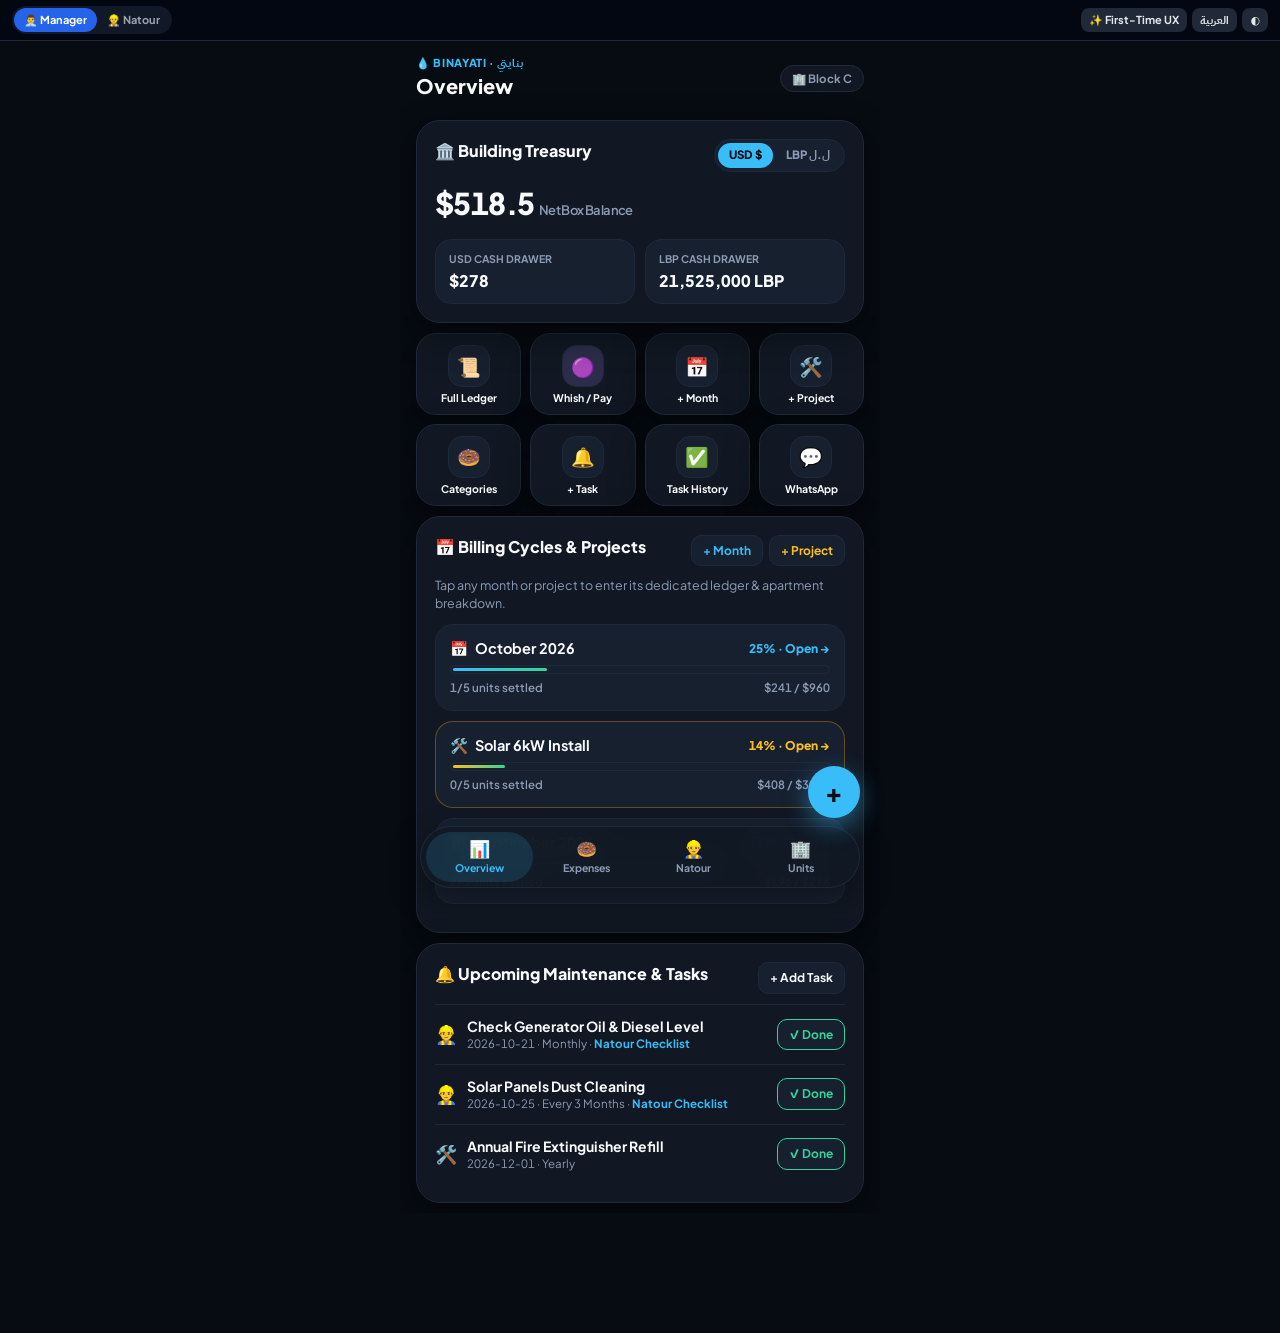
==== index.html @ de3364ef "V10" ====
<!doctype html>
<html lang="en" dir="ltr" data-theme="dark">
<head>
<meta charset="utf-8">
<meta name="viewport" content="width=device-width,initial-scale=1,maximum-scale=1,user-scalable=no,viewport-fit=cover">
<title>Binayati · بنايتي — V10 Smart Building Manager</title>
<link rel="preconnect" href="https://fonts.googleapis.com">
<link href="https://fonts.googleapis.com/css2?family=IBM+Plex+Sans+Arabic:wght@400;500;600;700&family=Plus+Jakarta+Sans:wght@500;600;700;800&display=swap" rel="stylesheet">
<style>
:root {
 --bg: #f2f5f9; --card: #ffffff; --card2: #f8fafc; --ink: #0f172a; --mut: #64748b;
 --line: #e2e8f0; --soft: #e0edff; --acc: #0b6cf0; --ok: #10b981; --okbg: rgba(16,185,129,.12);
 --warn: #f59e0b; --wbg: rgba(245,158,11,.12); --bad: #ef4444; --errbg: rgba(239,68,68,.12);
 --whish: #8b5cf6; --whishbg: rgba(139,92,246,.14);
 --dock: rgba(255,255,255,0.94); --shadow: 0 8px 30px rgba(15,23,42,0.06);
}
:root[data-theme="dark"] {
 --bg: #070b12; --card: #111823; --card2: #17202f; --ink: #f8fafc; --mut: #8b9bb4;
 --line: #1e293b; --soft: #172554; --acc: #38bdf8; --ok: #34d399; --okbg: rgba(52,211,153,.14);
 --warn: #fbbf24; --wbg: rgba(251,191,36,.14); --bad: #f87171; --errbg: rgba(248,113,113,.15);
 --whish: #a78bfa; --whishbg: rgba(167,139,250,.18);
 --dock: rgba(17,24,35,0.92); --shadow: 0 12px 35px rgba(0,0,0,0.45);
}
* { box-sizing: border-box; -webkit-tap-highlight-color: transparent; }
body {
 margin: 0; background: var(--bg); color: var(--ink);
 font: 14.5px/1.45 "Plus Jakarta Sans", "IBM Plex Sans Arabic", system-ui, sans-serif;
 font-variant-numeric: tabular-nums; padding-bottom: 120px; overflow-x: hidden;
}
button, input, select, textarea { font: inherit; color: inherit; }
button { cursor: pointer; border: 0; border-radius: 12px; font-weight: 700; transition: all .15s ease; }
button:active { transform: scale(0.97); }

/* Simulator Top Bar */
.sim-strip {
 background: #030712; color: #f8fafc; padding: 6px 12px; font-size: 12px;
 display: flex; align-items: center; justify-content: space-between; gap: 6px;
 position: relative; z-index: 100; border-bottom: 1px solid #1e293b;
}
.sim-pills { display: flex; background: #111827; border-radius: 999px; padding: 2px; }
.sim-pills button { background: transparent; color: #9ca3af; border-radius: 999px; padding: 4px 10px; font-size: 11px; }
.sim-pills button.on { background: #2563eb; color: #fff; }
.sim-right { display: flex; gap: 5px; }
.sim-right button { background: #1f2937; color: #e5e7eb; border-radius: 8px; padding: 4px 8px; font-size: 11px; }

.shell { max-width: 480px; margin: 0 auto; padding-top: 6px; overflow-x: hidden; }

/* In-Flow Clean Navigation Header */
header.top-bar {
 padding: 8px 16px 10px; display: flex; align-items: center; justify-content: space-between; gap: 8px;
}
.header-lead { display: flex; align-items: center; gap: 10px; min-width: 0; flex: 1; }
.btn-back-lead {
 width: 36px; height: 36px; border-radius: 12px; background: var(--card); border: 1px solid var(--line);
 display: grid; place-items: center; font-size: 20px; line-height: 1; color: var(--acc); flex: none;
 box-shadow: var(--shadow);
}
.top-brand { font-size: 11px; font-weight: 800; color: var(--acc); letter-spacing: .06em; text-transform: uppercase; }
.top-title { font-size: 20px; font-weight: 800; margin: 0; white-space: nowrap; overflow: hidden; text-overflow: ellipsis; }
.role-badge {
 background: var(--card); border: 1px solid var(--line); color: var(--mut);
 padding: 5px 11px; border-radius: 999px; font-size: 11.5px; font-weight: 700; white-space: nowrap; flex: none;
}

/* Cards */
.card {
 background: var(--card); border: 1px solid var(--line); border-radius: 24px;
 padding: 18px; margin: 10px 16px; box-shadow: var(--shadow); position: relative; max-width: 100%;
}
.card-h { display: flex; justify-content: space-between; align-items: flex-start; gap: 8px; margin-bottom: 10px; }
.card-h h2 { margin: 0; font-size: 16px; font-weight: 800; }
.subtext { color: var(--mut); font-size: 12.5px; margin: 0 0 12px; line-height: 1.45; }

/* 2×4 Rounded Icon Action Hub */
.hub-grid {
 display: grid; grid-template-columns: repeat(4, 1fr); gap: 9px; margin: 10px 16px;
}
.hub-tile {
 background: var(--card); border: 1px solid var(--line); border-radius: 20px;
 padding: 11px 4px 9px; display: flex; flex-direction: column; align-items: center;
 text-align: center; gap: 5px; cursor: pointer; box-shadow: var(--shadow);
}
.hub-tile:active { transform: scale(0.95); }
.hub-icon {
 width: 42px; height: 42px; border-radius: 14px; background: var(--card2);
 border: 1px solid var(--line); display: grid; place-items: center; font-size: 19px;
}
.hub-label { font-size: 10.5px; font-weight: 700; color: var(--ink); line-height: 1.2; }

/* Currency Switcher & Balances */
.cur-switch {
 display: inline-flex; align-items: center; background: var(--card2);
 border: 1px solid var(--line); border-radius: 999px; padding: 3px; gap: 2px;
}
.cur-switch button {
 padding: 4px 11px; border-radius: 999px; background: transparent;
 color: var(--mut); font-size: 11.5px; font-weight: 800;
}
.cur-switch button.on { background: var(--acc); color: #070b12; }

.big-balance { font-size: 30px; font-weight: 800; letter-spacing: -0.02em; margin: 4px 0 14px; }
.big-balance small { font-size: 13px; color: var(--mut); font-weight: 600; }

.drawer-row { display: grid; grid-template-columns: 1fr 1fr; gap: 10px; }
.drawer-box {
 background: var(--card2); border: 1px solid var(--line); border-radius: 16px; padding: 11px 13px; min-width: 0;
}
.drawer-box span { display: block; font-size: 10.5px; font-weight: 700; color: var(--mut); text-transform: uppercase; }
.drawer-box b { display: block; font-size: 16px; font-weight: 800; margin-top: 3px; }
.drawer-box small { display: block; font-size: 11.5px; color: var(--mut); font-weight: 600; margin-top: 2px; }

/* Month / Cycle Pill Strip */
.month-pills {
 display: flex; gap: 6px; overflow-x: auto; scrollbar-width: none; padding: 4px 16px 8px;
}
.month-pills::-webkit-scrollbar { display: none; }
.mpill {
 background: var(--card); border: 1px solid var(--line); color: var(--mut);
 padding: 7px 14px; border-radius: 999px; font-size: 12.5px; font-weight: 700; white-space: nowrap;
 display: inline-flex; align-items: center; gap: 5px;
}
.mpill.on { background: var(--acc); color: #070b12; border-color: var(--acc); }
.mpill.proj { border-color: rgba(245,158,11,.45); }
.mpill.proj.on { background: var(--warn); color: #070b12; border-color: var(--warn); }
.mpill.add-btn { border-style: dashed; color: var(--acc); }

/* Segmented 3-Button Bar */
.seg-bar {
 display: grid; grid-template-columns: repeat(3, 1fr); gap: 6px;
 background: var(--card2); padding: 4px; border-radius: 14px; border: 1px solid var(--line); margin-bottom: 12px;
}
.seg-bar button {
 background: transparent; color: var(--mut); padding: 7px 4px; font-size: 11.5px;
 border-radius: 10px; text-align: center; white-space: nowrap; overflow: hidden; text-overflow: ellipsis;
}
.seg-bar button.on { background: var(--acc); color: #070b12; }

/* Horizontal Progress Bar */
.prog-wrap { margin: 8px 0 14px; }
.prog-top { display: flex; justify-content: space-between; align-items: baseline; margin-bottom: 7px; gap: 8px; flex-wrap: wrap; }
.prog-top b { font-size: 19px; font-weight: 800; }
.prog-top span { font-size: 12.5px; font-weight: 700; color: var(--acc); }
.prog-track {
 height: 12px; width: 100%; background: var(--card2); border: 1px solid var(--line);
 border-radius: 999px; overflow: hidden; padding: 2px;
}
.prog-fill {
 height: 100%; border-radius: 999px;
 background: linear-gradient(90deg, var(--acc), var(--ok));
 transition: width .35s cubic-bezier(.4,0,.2,1);
}
.prog-fill.proj { background: linear-gradient(90deg, var(--warn), var(--ok)); }

/* Cycle Ledger Mini Summary Strip */
.ledger-strip {
 display: grid; grid-template-columns: repeat(3, 1fr); gap: 8px;
 margin-top: 10px; padding: 10px; background: var(--card2);
 border: 1px solid var(--line); border-radius: 16px; text-align: center;
}
.ledger-strip div span { display: block; font-size: 10px; font-weight: 700; color: var(--mut); text-transform: uppercase; }
.ledger-strip div b { font-size: 13.5px; font-weight: 800; margin-top: 2px; display: block; }

/* Donut Chart Container */
.chart-wrap {
 position: relative; display: flex; flex-direction: column; align-items: center; justify-content: center;
 margin: 8px 0 14px;
}
.donut-center {
 position: absolute; inset: 0; display: flex; flex-direction: column;
 align-items: center; justify-content: center; pointer-events: none; text-align: center;
}
.donut-center b { font-size: 20px; font-weight: 800; }
.donut-center span { font-size: 11.5px; color: var(--mut); font-weight: 600; }

/* Corner ⋯ Menu Button & Popover */
.corner-wrap { position: relative; flex: none; }
.dots-btn {
 width: 34px; height: 34px; border-radius: 10px; background: var(--card2);
 border: 1px solid var(--line); color: var(--ink); font-size: 18px;
 display: grid; place-items: center; line-height: 1;
}
.corner-menu {
 position: absolute; top: 40px; inset-inline-end: 0; min-width: 210px;
 background: var(--card); border: 1px solid var(--line); border-radius: 16px;
 padding: 6px; box-shadow: 0 14px 35px rgba(0,0,0,0.5); z-index: 120;
}
.corner-menu button {
 width: 100%; background: transparent; color: var(--ink); padding: 9px 12px;
 border-radius: 10px; font-size: 12.5px; font-weight: 700; text-align: start;
 display: flex; align-items: center; gap: 8px;
}
.corner-menu button:hover { background: var(--card2); }
.corner-menu button.danger { color: var(--bad); }

/* List Rows + Single-Line Names + 2-Line Stacked Paid/Owed */
.list-row {
 display: flex; align-items: center; justify-content: space-between; gap: 10px;
 padding: 11px 0; border-top: 1px solid var(--line);
}
.list-row:first-of-type { border-top: 0; }
.list-row.clickable { cursor: pointer; border-radius: 12px; padding-inline: 6px; margin-inline: -6px; transition: background .15s; }
.list-row.clickable:hover, .list-row.selected-cat { background: var(--card2); }
.list-left { display: flex; align-items: center; gap: 10px; min-width: 0; flex: 1; }
.single-line-name {
 white-space: nowrap; overflow: hidden; text-overflow: ellipsis;
 font-weight: 700; font-size: 14px; display: block;
}
.status-stack {
 display: flex; flex-direction: column; align-items: flex-end; text-align: end;
 flex: none; line-height: 1.3;
}
.status-stack .st-paid { font-size: 12.5px; font-weight: 800; color: var(--ok); }
.status-stack .st-owed { font-size: 12px; font-weight: 800; color: var(--bad); margin-top: 2px; }
.status-stack .st-zero { font-size: 11px; font-weight: 600; color: var(--mut); }

.split-drawer {
 background: var(--card2); border: 1px dashed var(--line); border-radius: 12px;
 padding: 8px 11px; margin-top: 7px; font-size: 11.5px; font-weight: 700;
 display: flex; justify-content: space-between; align-items: center; flex-wrap: wrap; gap: 6px;
}

.badge-code {
 background: var(--card2); border: 1px solid var(--line); color: var(--acc);
 font-weight: 800; font-size: 12px; padding: 5px 9px; border-radius: 10px; flex: none;
}
.badge-lang {
 background: var(--soft); color: var(--acc); font-size: 10.5px; font-weight: 800;
 padding: 2px 7px; border-radius: 6px; margin-inline-start: 6px; display: inline-block;
}
.badge-pay {
 font-size: 10px; font-weight: 800; padding: 2px 7px; border-radius: 6px; text-transform: uppercase;
}
.badge-pay.whish { background: var(--whishbg); color: var(--whish); }
.badge-pay.cash { background: var(--okbg); color: var(--ok); }

.btn-edit {
 background: var(--card2); border: 1px solid var(--line); color: var(--ink);
 padding: 6px 11px; border-radius: 10px; font-size: 12px; display: inline-flex; align-items: center; gap: 4px; flex: none;
}

/* Expense Category Rows */
.cat-ico {
 width: 38px; height: 38px; border-radius: 12px; display: grid; place-items: center;
 font-size: 18px; flex: none;
}
.cat-mid { flex: 1; min-width: 0; }
.cat-top { display: flex; justify-content: space-between; align-items: baseline; margin-bottom: 4px; }
.cat-top b { font-size: 14px; font-weight: 700; }
.cat-top span { font-size: 13.5px; font-weight: 800; }
.cat-bar { height: 5px; background: var(--card2); border-radius: 999px; overflow: hidden; }
.cat-bar i { display: block; height: 100%; border-radius: 999px; }

/* WhatsApp Full-Size Template Editor & Live Preview */
.wa-textarea {
 width: 100%; min-height: 150px; resize: vertical; line-height: 1.5;
 background: var(--card2); border: 1.5px solid var(--line); border-radius: 14px;
 padding: 11px 13px; font-size: 13px; font-weight: 600;
}
.wa-textarea.expanded { min-height: 240px; }
.wa-preview-box {
 background: #0b141a; border: 1px solid #1f2c34; border-radius: 18px; padding: 12px; margin-top: 10px;
 max-width: 100%; overflow: hidden;
}
.wa-bubble {
 background: #005c4b; color: #e9edef; border-radius: 14px 14px 4px 14px;
 padding: 12px 14px; font-size: 13px; line-height: 1.5; white-space: pre-wrap;
 overflow-wrap: break-word; word-break: break-word; max-width: 100%;
 box-shadow: 0 2px 6px rgba(0,0,0,0.25);
}
.wa-bubble strong { font-weight: 800; color: #ffffff; }

/* Floating Bottom Dock */
nav.bottom-dock {
 position: fixed; bottom: 12px; left: 50%; transform: translateX(-50%);
 width: calc(100% - 24px); max-width: 440px; background: var(--dock);
 backdrop-filter: blur(16px); -webkit-backdrop-filter: blur(16px);
 border: 1px solid var(--line); border-radius: 999px; padding: 5px;
 display: flex; justify-content: space-around; align-items: center;
 z-index: 90; box-shadow: 0 12px 32px rgba(0,0,0,0.35);
}
nav.bottom-dock button {
 flex: 1; background: transparent; color: var(--mut); border-radius: 999px;
 padding: 7px 4px; display: flex; flex-direction: column; align-items: center; gap: 2px;
 font-size: 10.5px; font-weight: 700;
}
nav.bottom-dock button .ico { font-size: 17px; line-height: 1.1; }
nav.bottom-dock button.on { background: rgba(56, 189, 248, 0.15); color: var(--acc); }

/* Multi-Action Floating + Button & Speed-Dial Menu */
.fab {
 position: fixed; bottom: 82px; inset-inline-end: max(20px, calc(50% - 220px));
 width: 52px; height: 52px; border-radius: 50%; background: var(--acc);
 color: #070b12; font-size: 26px; font-weight: 800; display: grid; place-items: center;
 box-shadow: 0 8px 25px rgba(56,189,248,0.45); z-index: 135; transition: transform .2s ease;
}
.fab.open { transform: rotate(45deg); background: var(--bad); color: #fff; }

.fab-menu {
 position: fixed; bottom: 144px; inset-inline-end: max(18px, calc(50% - 220px));
 width: 255px; background: var(--card); border: 1px solid var(--line);
 border-radius: 22px; padding: 8px; box-shadow: 0 18px 45px rgba(0,0,0,0.55);
 z-index: 134; display: none; flex-direction: column; gap: 4px;
}
.fab-menu.open { display: flex; }
.fab-menu button {
 width: 100%; background: var(--card2); color: var(--ink); padding: 11px 13px;
 border-radius: 14px; font-size: 13px; font-weight: 700; text-align: start;
 display: flex; align-items: center; gap: 10px; border: 1px solid var(--line);
}
.fab-menu button:hover { border-color: var(--acc); }

/* Natour Collector Apartment Cards (Fixed Name Wrapping & Layout!) */
.apt-card { padding: 14px 15px; background: var(--card); border-bottom: 1px solid var(--line); }
.apt-card:last-child { border-bottom: 0; }
.apt-card.settled { background: var(--okbg); }
.apt-top-row {
 display: flex; justify-content: space-between; align-items: center; gap: 8px; flex-wrap: nowrap;
}
.apt-name-box {
 display: flex; align-items: center; gap: 7px; min-width: 0; flex: 1;
}
.apt-name-box b {
 font-size: 14.5px; font-weight: 800; white-space: nowrap; overflow: hidden; text-overflow: ellipsis;
}
.apt-due-box {
 display: flex; align-items: center; gap: 7px; flex: none;
}
.chip-grid { display: flex; flex-wrap: wrap; gap: 6px; margin-top: 10px; }
.chip {
 border: 1.5px solid var(--line); border-radius: 999px; padding: 6px 11px;
 font-size: 12.5px; font-weight: 700; background: var(--card2); color: var(--ink);
 display: inline-flex; align-items: center; gap: 5px;
}
.chip.ticked { background: var(--okbg); border-color: var(--ok); color: var(--ok); }
.chip.ticked::before { content: "✓"; font-weight: 900; }
.wa-btn {
 height: 32px; padding: 0 10px; border-radius: 10px; background: var(--card2);
 border: 1px solid var(--line); display: inline-flex; align-items: center; gap: 4px;
 text-decoration: none; font-size: 12px; font-weight: 800; color: var(--ink); white-space: nowrap;
}
.wa-btn.receipt { background: var(--okbg); border-color: var(--ok); color: var(--ok); }

/* Forms & Modals (Zero Horizontal Overflow!) */
input[type="text"], input[type="number"], input[type="date"], select, textarea {
 width: 100%; max-width: 100%; min-width: 0; background: var(--card2); border: 1.5px solid var(--line);
 border-radius: 12px; padding: 9px 11px; font-size: 13.5px; font-weight: 600;
}
.form-row { display: flex; gap: 8px; align-items: center; width: 100%; }
.form-row > * { min-width: 0; }
/* Dedicated 2-column grid for Amount + Currency so it NEVER overflows horizontally */
.amt-cur-grid {
 display: grid; grid-template-columns: 1fr 112px; gap: 8px; width: 100%; align-items: end;
}
.two-col-grid {
 display: grid; grid-template-columns: 1fr 1fr; gap: 8px; width: 100%;
}
.row-div { padding: 10px 0; border-top: 1px solid var(--line); }
.row-div:first-of-type { border-top: 0; }
.btn-del { background: var(--errbg); color: var(--bad); padding: 7px 11px; border-radius: 10px; flex: none; }

.modal-bg {
 position: fixed; inset: 0; background: rgba(0,0,0,0.74); backdrop-filter: blur(5px);
 z-index: 200; display: none; align-items: center; justify-content: center; padding: 14px;
}
.modal-card {
 background: var(--card); border: 1px solid var(--line); border-radius: 26px;
 width: 100%; max-width: 440px; max-height: 88vh; overflow-y: auto; overflow-x: hidden; padding: 20px;
 box-shadow: 0 20px 50px rgba(0,0,0,0.5);
}
.modal-card h3 { margin: 0 0 6px; font-size: 18px; font-weight: 800; }

.choice-card {
 border: 1.5px solid var(--line); background: var(--card2); border-radius: 16px;
 padding: 12px 14px; margin-bottom: 8px; cursor: pointer; display: flex; align-items: center; gap: 12px;
}
.choice-card.on { border-color: var(--acc); background: rgba(56,189,248,0.1); }

.step-dots { display: flex; gap: 6px; margin-bottom: 14px; }
.step-dot { height: 6px; flex: 1; border-radius: 999px; background: var(--line); }
.step-dot.on { background: var(--acc); }

.pin-box {
 font-family: ui-monospace, monospace; font-size: 19px; font-weight: 800;
 letter-spacing: 3px; color: var(--acc); background: var(--card2);
 padding: 6px 10px; border-radius: 10px; border: 1px dashed var(--acc); text-align: center;
}

#toast {
 position: fixed; top: 46px; left: 50%; transform: translateX(-50%) translateY(-20px);
 background: #0f172a; color: #fff; padding: 10px 16px; border-radius: 999px;
 font-size: 13px; font-weight: 700; z-index: 300; opacity: 0; pointer-events: none;
 transition: all .25s ease; border: 1px solid #334155; box-shadow: 0 10px 25px rgba(0,0,0,.4);
}
#toast.pop { opacity: 1; transform: translateX(-50%) translateY(0); }
</style>
</head>
<body onclick="closeAllPopovers()">

<!-- TOP DEV SIMULATOR BAR -->
<div class="sim-strip">
 <div class="sim-pills">
 <button id="sim-mgr" class="on" onclick="setRole('mgr')">👨‍💼 Manager</button>
 <button id="sim-col" onclick="setRole('col')">👷‍♂️ Natour</button>
 </div>
 <div class="sim-right">
 <button onclick="openOnboarding(1)" id="btn-ob-sim">✨ First-Time UX</button>
 <button id="btn-lang" onclick="toggleLang()">العربية</button>
 <button onclick="toggleTheme()">◐</button>
 </div>
</div>

<div id="toast">🔔 <span id="toast-msg"></span></div>

<div class="shell">
 <header class="top-bar">
 <div class="header-lead">
 <button class="btn-back-lead" id="hdr-back-btn" style="display:none" onclick="goBackLead()">‹</button>
 <div style="min-width:0">
 <div class="top-brand" id="hdr-brand">💧 BINAYATI · بنايتي</div>
 <h1 class="top-title" id="hdr-title">Overview</h1>
 </div>
 </div>
 <div id="hdr-right"></div>
 </header>

 <main id="app-body"></main>
</div>

<!-- MULTI-ACTION FLOATING + SPEED DIAL MENU -->
<div class="fab-menu" id="fab-menu" onclick="event.stopPropagation()">
 <button onclick="closeAllPopovers();openExpenseModal(-1)">
 <span style="font-size:18px">🧾</span>
 <div><b id="fm-exp">Add Expense / Bill</b><div style="font-size:11px;color:var(--mut)" id="fm-exp-sub">Date, category, invoice # & notes</div></div>
 </button>
 <button onclick="closeAllPopovers();openWhishPaymentModal()">
 <span style="font-size:18px">🟣</span>
 <div><b id="fm-pay">Register Direct Payment</b><div style="font-size:11px;color:var(--mut)" id="fm-pay-sub">Whish, OMT, Bank or Cash to Manager</div></div>
 </button>
 <button onclick="closeAllPopovers();openNewCycleModal('month')">
 <span style="font-size:18px">📅</span>
 <div><b id="fm-mon">New Monthly Cycle</b><div style="font-size:11px;color:var(--mut)" id="fm-mon-sub">Pick Month & Year from dropdown</div></div>
 </button>
 <button onclick="closeAllPopovers();openNewCycleModal('project')">
 <span style="font-size:18px">🛠️</span>
 <div><b id="fm-prj">New Special Project</b><div style="font-size:11px;color:var(--mut)" id="fm-prj-sub">Budget goal, down payment & installments</div></div>
 </button>
 <button onclick="closeAllPopovers();openReminderModal()">
 <span style="font-size:18px">🔔</span>
 <div><b id="fm-tsk">New Maintenance Task</b><div style="font-size:11px;color:var(--mut)" id="fm-tsk-sub">Schedule & assign to Natour</div></div>
 </button>
</div>
<button class="fab" id="fab-add" onclick="event.stopPropagation();toggleFabMenu()" title="Quick Actions">+</button>

<!-- FLOATING BOTTOM NAVIGATION DOCK (4 Clean Bilingual Tabs) -->
<nav class="bottom-dock" id="mgr-dock">
 <button data-tab="dash" class="on" onclick="CYCLE_DETAIL_MODE=false;setTab('dash')">
 <span class="ico">📊</span><span id="nav-dash">Overview</span>
 </button>
 <button data-tab="expenses" onclick="setTab('expenses')">
 <span class="ico">🍩</span><span id="nav-exp">Expenses</span>
 </button>
 <button data-tab="natour" onclick="setTab('natour')">
 <span class="ico">👷‍♂️</span><span id="nav-nat">Natour</span>
 </button>
 <button data-tab="dir" onclick="setTab('dir')">
 <span class="ico">🏢</span><span id="nav-dir">Units</span>
 </button>
</nav>

<!-- ==========================================================================
 MODALS
 ========================================================================== -->
<div class="modal-bg" id="onboard-modal"><div class="modal-card" id="onboard-content"></div></div>
<div class="modal-bg" id="new-cycle-modal"><div class="modal-card" id="new-cycle-content"></div></div>
<div class="modal-bg" id="whish-modal"><div class="modal-card" id="whish-content"></div></div>
<div class="modal-bg" id="settings-modal"><div class="modal-card" id="settings-content"></div></div>

<!-- MODAL: ADD / EDIT CHARGE -->
<div class="modal-bg" id="charge-modal">
 <div class="modal-card">
 <div class="card-h"><h3 id="cm-title">Add Charge</h3><button class="btn-del" onclick="closeModal('charge-modal')">✕</button></div>
 <div style="margin-bottom:10px">
 <label style="font-size:12px;color:var(--mut)">Quick Preset (Bilingual Ready)</label>
 <select id="cm-preset" style="margin-top:4px" onchange="applyChargePreset(this.value)"></select>
 </div>
 <div class="two-col-grid" style="margin-bottom:10px">
 <div><label style="font-size:12px;color:var(--mut)">English Label</label><input type="text" id="cm-en" style="margin-top:4px"></div>
 <div><label style="font-size:12px;color:var(--mut)">الاسم بالعربية</label><input type="text" dir="rtl" id="cm-ar" style="margin-top:4px"></div>
 </div>
 <div class="amt-cur-grid" style="margin-bottom:12px" id="cm-amt-row">
 <div><label style="font-size:12px;color:var(--mut)">Amount per Unit</label><input type="number" id="cm-amt" style="margin-top:4px"></div>
 <div><label style="font-size:12px;color:var(--mut)">Currency</label><select id="cm-cur" style="margin-top:4px"><option value="USD">USD ($)</option><option value="LBP">LBP (ل.ل.)</option></select></div>
 </div>
 <div id="cm-apts-box" style="display:none;margin-bottom:12px;max-height:220px;overflow-y:auto;padding:10px;background:var(--card2);border-radius:14px"></div>
 <div class="form-row">
 <button id="cm-del-btn" class="btn-del" style="display:none" onclick="deleteCurrentCharge()">Delete</button>
 <button style="flex:1;padding:12px;background:var(--acc);color:#070b12" onclick="saveChargeModal()">Save Charge</button>
 </div>
 </div>
</div>

<!-- MODAL: ADD / EDIT UNIT -->
<div class="modal-bg" id="unit-modal">
 <div class="modal-card">
 <div class="card-h"><h3 id="um-title">Edit Unit</h3><button class="btn-del" onclick="closeModal('unit-modal')">✕</button></div>
 <div class="amt-cur-grid" style="grid-template-columns:110px 1fr;margin-bottom:10px">
 <div><label style="font-size:12px;color:var(--mut)">Unit / Floor</label><input type="text" id="um-code" placeholder="e.g. 2B" style="margin-top:4px;font-weight:800"></div>
 <div><label style="font-size:12px;color:var(--mut)">WhatsApp Phone</label><input type="text" id="um-ph" placeholder="9613..." style="margin-top:4px"></div>
 </div>
 <div class="two-col-grid" style="margin-bottom:10px">
 <div><label style="font-size:12px;color:var(--mut)">Resident Name (EN)</label><input type="text" id="um-en" style="margin-top:4px"></div>
 <div><label style="font-size:12px;color:var(--mut)">الاسم بالعربية</label><input type="text" dir="rtl" id="um-ar" style="margin-top:4px"></div>
 </div>
 <div style="margin-bottom:16px">
 <label style="font-size:12px;color:var(--mut)">WhatsApp Message Language</label>
 <select id="um-lang" style="margin-top:4px">
 <option value="both">🌐 Bilingual (Arabic + English)</option>
 <option value="ar">🇱🇧 Arabic Only (العربية فقط)</option>
 <option value="en">🇬🇧 English Only</option>
 </select>
 </div>
 <div class="form-row">
 <button id="um-del-btn" class="btn-del" style="display:none" onclick="deleteUnitModal()">Delete</button>
 <button style="flex:1;padding:12px;background:var(--acc);color:#070b12" onclick="saveUnitModal()">Save Unit</button>
 </div>
 </div>
</div>

<!-- MODAL: UPGRADED EXPENSE LOGGER (Date + Category + Cycle + Invoice Ref + Notes + Zero Overflow!) -->
<div class="modal-bg" id="exp-modal">
 <div class="modal-card">
 <div class="card-h"><h3 id="ex-modal-title">Record Outflow Expense</h3><button class="btn-del" onclick="closeModal('exp-modal')">✕</button></div>

 <div class="two-col-grid" style="margin-bottom:10px">
 <div>
 <label style="font-size:11.5px;color:var(--mut)" id="ex-lbl-date">Expense Date</label>
 <input type="date" id="ex-date" value="2026-10-20" style="margin-top:4px">
 </div>
 <div>
 <label style="font-size:11.5px;color:var(--mut)" id="ex-lbl-cycle">Cycle / Project</label>
 <select id="ex-cycle" style="margin-top:4px" onchange="populateExpensePresets()"></select>
 </div>
 </div>

 <div style="margin-bottom:10px">
 <label style="font-size:11.5px;color:var(--mut)" id="ex-lbl-cat">Expense Category</label>
 <select id="ex-cat" style="margin-top:4px">
 <option value="gen">⚡ Generator & Fuel · المولد والمازوت</option>
 <option value="elev">🛗 Elevator Maintenance · صيانة المصعد</option>
 <option value="water">💧 Water Bill / Tanker · فاتورة أو صهريج مياه</option>
 <option value="clean">🧹 Cleaning & Supplies · مواد تنظيف</option>
 <option value="light">💡 Lighting & Bulbs · إنارة ولمبات</option>
 <option value="repair">🔧 Repairs & Labor · تصليحات ويد عاملة</option>
 <option value="solar">☀️ Solar & Project Gear · معدات الطاقة والمشاريع</option>
 </select>
 </div>

 <div style="margin-bottom:10px">
 <label style="font-size:11.5px;color:var(--mut)" id="ex-lbl-preset">Quick Preset or Custom</label>
 <select id="ex-preset" style="margin-top:4px" onchange="applyExpensePreset(this.value)"></select>
 </div>

 <div style="margin-bottom:10px">
 <label style="font-size:11.5px;color:var(--mut)" id="ex-lbl-desc">Description / Item Title</label>
 <input type="text" id="ex-desc" placeholder="e.g. Shared Generator Diesel Fill" style="margin-top:4px">
 </div>

 <!-- Zero-Overflow Grid for Amount + Currency -->
 <div class="amt-cur-grid" style="margin-bottom:10px">
 <div>
 <label style="font-size:11.5px;color:var(--mut)" id="ex-lbl-amt">Amount</label>
 <input type="number" id="ex-amt" placeholder="0" style="margin-top:4px">
 </div>
 <div>
 <label style="font-size:11.5px;color:var(--mut)" id="ex-lbl-cur">Currency</label>
 <select id="ex-cur" style="margin-top:4px">
 <option value="USD">USD ($)</option>
 <option value="LBP">LBP (ل.ل.)</option>
 </select>
 </div>
 </div>

 <div class="two-col-grid" style="margin-bottom:14px">
 <div>
 <label style="font-size:11.5px;color:var(--mut)" id="ex-lbl-ref">Invoice / Receipt #</label>
 <input type="text" id="ex-ref" placeholder="e.g. INV-402" style="margin-top:4px">
 </div>
 <div>
 <label style="font-size:11.5px;color:var(--mut)" id="ex-lbl-notes">Extra Notes (Optional)</label>
 <input type="text" id="ex-notes" placeholder="Vendor name, warranty..." style="margin-top:4px">
 </div>
 </div>

 <div class="form-row">
 <button id="ex-del-btn" class="btn-del" style="display:none" onclick="deleteExpenseFromModal()">🗑️ Delete</button>
 <button style="flex:1;padding:12px;background:var(--bad);color:#fff" id="ex-save-btn" onclick="saveCategorizedExpense()">Record Outflow Expense (−)</button>
 </div>
 </div>
</div>

<!-- MODAL: ADD MAINTENANCE REMINDER -->
<div class="modal-bg" id="rem-modal">
 <div class="modal-card">
 <div class="card-h"><h3 id="rm-title">🔔 Schedule Maintenance & Tasks</h3><button class="btn-del" onclick="closeModal('rem-modal')">✕</button></div>
 <div style="margin-bottom:10px">
 <label style="font-size:12px;color:var(--mut)">Task Preset or Custom</label>
 <select id="rm-preset" onchange="applyReminderPreset(this.value)" style="margin-top:4px">
 <option value="custom">✍️ Custom Task (Type name below) · مهمة مخصصة</option>
 <option value="Elevator Safety Inspection|فحص وصيانة المصعد">🛗 Elevator Safety Inspection · فحص المصعد</option>
 <option value="Generator Oil & Filter Change|تغيير زيت وفلتر المولد">⚡ Generator Oil & Filter Change · غيار زيت المولد</option>
 <option value="Solar Panels Dust Cleaning|تنظيف ألواح الطاقة الشمسية">☀️ Solar Panels Dust Cleaning · تنظيف ألواح الطاقة</option>
 <option value="Water Tank Cleaning|تنظيف خزانات المياه">💧 Water Tank Cleaning · تنظيف خزانات المياه</option>
 <option value="Fire Extinguisher Inspection|فحص طفايات الحريق السنوي">🧯 Fire Extinguisher Inspection · فحص طفايات الحريق</option>
 </select>
 </div>
 <div class="two-col-grid" style="margin-bottom:10px">
 <div><label style="font-size:12px;color:var(--mut)">Task Name (EN)</label><input type="text" id="rm-en" placeholder="e.g. Check Roof Drain" style="margin-top:4px"></div>
 <div><label style="font-size:12px;color:var(--mut)">المهمة (AR)</label><input type="text" dir="rtl" id="rm-ar" placeholder="فحص مصارف السطح" style="margin-top:4px"></div>
 </div>
 <div class="two-col-grid" style="margin-bottom:10px">
 <div><label style="font-size:12px;color:var(--mut)">Due Date</label><input type="date" id="rm-date" value="2026-10-25" style="margin-top:4px"></div>
 <div><label style="font-size:12px;color:var(--mut)">Repeat Cycle</label>
 <select id="rm-freq" style="margin-top:4px" onchange="document.getElementById('rm-custom-freq-box').style.display=(this.value==='custom'?'block':'none')">
 <option value="Monthly">Monthly · شهري</option>
 <option value="Every 3 Months">Every 3 Months · كل 3 أشهر</option>
 <option value="Every 6 Months">Every 6 Months · كل 6 أشهر</option>
 <option value="Yearly">Yearly · سنوي</option>
 <option value="Once">One-Time · مرة واحدة</option>
 <option value="custom">✍️ Custom Repeat... · تكرار مخصص</option>
 </select>
 </div>
 </div>
 <div id="rm-custom-freq-box" style="display:none;margin-bottom:10px">
 <label style="font-size:12px;color:var(--mut)">Custom Repeat Interval</label>
 <input type="text" id="rm-freq-custom" placeholder="e.g. Every 2 Years · كل سنتين" style="margin-top:4px">
 </div>
 <div style="margin-bottom:10px">
 <label style="font-size:12px;color:var(--mut)">When does it appear on Natour's phone?</label>
 <select id="rm-window" style="margin-top:4px">
 <option value="2">2 Days Before Due Date · قبل يومين من الموعد</option>
 <option value="7">1 Week Before Due Date · قبل أسبوع</option>
 <option value="0">On Due Date Only · في يوم الموعد فقط</option>
 <option value="999">Immediately · فوراً</option>
 </select>
 </div>
 <label style="display:flex;align-items:center;gap:10px;padding:11px 12px;background:var(--card2);border:1px solid var(--line);border-radius:14px;margin:10px 0 16px;cursor:pointer">
 <input type="checkbox" id="rm-natour" checked style="width:20px;height:20px">
 <div>
 <b style="font-size:13px;display:block">👷‍♂️ Assign to Natour Checklist</b>
 <span style="font-size:11.5px;color:var(--mut)">Send to Natour's phone so he can check & tick when done</span>
 </div>
 </label>
 <button style="width:100%;padding:12px;background:var(--acc);color:#070b12" onclick="saveReminderModal()">Save Task / Reminder</button>
 </div>
</div>

<script>
/* ============================================================================
 1. BILINGUAL DICTIONARY & DEFAULT STATE (BINAYATI · بنايتي V10)
 ============================================================================ */
var STORAGE_KEY = 'binayati_v10_store';
var ROLE = 'mgr';
var TAB = 'dash'; // 'dash', 'setup', 'expenses', 'natour', 'dir', 'ledger', 'task_history'
var LANG = 'en';
var UNPAID_ONLY = false;
var REF_CUR = 'USD';
var SELECTED_MONTH = 'October 2026';
var CYCLE_DETAIL_MODE = false;
var CYCLE_MENU_OPEN = false;
var FAB_MENU_OPEN = false;
var SELECTED_EXP_CAT = null;
var EXPANDED_APTS = {};
var WA_EXPANDED = false;
var PREVIEW_LANG = 'both';
var PREVIEW_APT_ID = 'U_SS2R';
var PREVIEW_MODE = 'auto';

function t(en, ar) { return LANG === 'ar' ? ar : en; }
function todayIso() { return '2026-10-20'; }

var CHARGE_PRESETS = {
 fixed: [
 { en: 'Maintenance', ar: 'صيانة المبنى', amt: 20, cur: 'USD' },
 { en: 'Collector Fee', ar: 'أتعاب الناطور', amt: 15, cur: 'USD' },
 { en: 'Staircase Cleaning', ar: 'تنظيف الدرج والمبنى', amt: 10, cur: 'USD' },
 { en: 'Security / Guard Fee', ar: 'أتعاب الحراسة', amt: 15, cur: 'USD' }
 ],
 dues: [
 { en: 'Water Bill', ar: 'فاتورة المياه', amt: 1250000, cur: 'LBP' },
 { en: 'Water Tanker Fill', ar: 'نقلة صهريج مياه', amt: 1500000, cur: 'LBP' },
 { en: 'Solar Down Payment', ar: 'دفعة أولى للطاقة الشمسية', amt: 60, cur: 'USD' },
 { en: 'Solar Monthly Installment', ar: 'قسط شهري للطاقة الشمسية', amt: 108, cur: 'USD' },
 { en: 'Elevator Repair Share', ar: 'حصة تصليح المصعد', amt: 25, cur: 'USD' }
 ],
 services: [
 { en: 'Internet', ar: 'اشتراك الإنترنت', cur: 'USD' },
 { en: 'Private Generator', ar: 'المولد الخاص', cur: 'USD' },
 { en: 'Satellite / Dish', ar: 'اشتراك الدش', cur: 'USD' },
 { en: 'Extra Parking Spot', ar: 'موقف سيارة إضافي', cur: 'USD' }
 ]
};

var EXP_CATS = {
 gen: { id: 'gen', en: 'Generator & Fuel', ar: 'المولد والمازوت', ico: '⚡', color: '#f59e0b' },
 elev: { id: 'elev', en: 'Elevator', ar: 'المصعد', ico: '🛗', color: '#38bdf8' },
 water: { id: 'water', en: 'Water Bill', ar: 'فاتورة المياه', ico: '💧', color: '#06b6d4' },
 clean: { id: 'clean', en: 'Cleaning & Supplies', ar: 'مواد تنظيف', ico: '🧹', color: '#10b981' },
 light: { id: 'light', en: 'Lighting & Bulbs', ar: 'إنارة ولمبات', ico: '💡', color: '#a855f7' },
 repair: { id: 'repair', en: 'Repairs & Labor', ar: 'تصليحات ويد عاملة', ico: '🔧', color: '#ec4899' },
 solar: { id: 'solar', en: 'Solar & Project Gear', ar: 'معدات الطاقة والمشاريع', ico: '☀️', color: '#eab308' }
};

var DEFAULT_DB = {
 settings: {
 bldEn: 'Block C', bldAr: 'البلوك C',
 collectorEn: 'Anas', collectorAr: 'أنس',
 collectorPhone: '96170123456',
 collectorPin: '482910',
 collectorToken: 'bny-9f4a-882c-7d1e',
 rate: 89500,
 treasuryMode: 'split',
 initialUsd: 450, initialLbp: 18000000,
 natourCanSeeHistory: true,
 natourCanShowPhone: true
 },
 cycles: {
 'October 2026': {
 isProject: false,
 arLabel: 'تشرين الأول 2026',
 published: true,
 fixed: [
 { id: 'f_maint', en: 'Maintenance', ar: 'صيانة المبنى', amt: 20, cur: 'USD', exc: { 'U_1A': 15 } },
 { id: 'f_natour', en: 'Collector Fee', ar: 'أتعاب الناطور', amt: 15, cur: 'USD', exc: {} }
 ],
 dues: [
 { id: 'd_water', en: 'Water Bill', ar: 'فاتورة المياه', amt: 1250000, cur: 'LBP' },
 { id: 'sp_sol_m1', en: '☀️ Solar Inst. 1/5', ar: '☀️ قسط طاقة شمسية 1/5', amt: 108, cur: 'USD', linkedProject: 'Solar 6kW Install', linkedColId: 'sp_m1' }
 ],
 services: [
 { id: 's_net', en: 'Internet', ar: 'اشتراك الإنترنت', cur: 'USD', map: { 'U_SS2R': 20, 'U_1A': 20, 'U_2B': 25 } },
 { id: 's_gen', en: 'Private Generator', ar: 'المولد الخاص', cur: 'USD', map: { 'U_SS2R': 45, 'U_2A': 50 } },
 { id: 's_dish', en: 'Satellite / Dish', ar: 'اشتراك الدش', cur: 'USD', map: { 'U_SS1R': 10, 'U_2B': 10 } }
 ],
 paid: {
 'f_maint': { 'U_SS2R': 1, 'U_2B': 1 },
 'f_natour': { 'U_SS2R': 1, 'U_2B': 1 },
 'd_water': { 'U_SS2R': 1, 'U_2B': 1 },
 's_net': { 'U_2B': 1 },
 's_dish': { 'U_2B': 1 },
 'sp_sol_m1': { 'U_2B': 1 }
 }
 },
 'Solar 6kW Install': {
 isProject: true,
 arLabel: 'مشروع الطاقة الشمسية 6kW',
 published: true,
 targetBudget: 3000,
 downPaymentTotal: 300,
 installmentMonths: 5,
 fixed: [],
 dues: [],
 services: [
 { id: 'sp_down', en: 'Initial Down Payment ($300 Split)', ar: 'الدفعة الأولى (من أصل 300$)', cur: 'USD', map: { 'U_SS2R': 60, 'U_SS1R': 60, 'U_1A': 60, 'U_2A': 60, 'U_2B': 60 } },
 { id: 'sp_m1', en: 'Installment 1 of 5', ar: 'القسط الشهري 1 من 5', cur: 'USD', map: { 'U_SS2R': 108, 'U_SS1R': 108, 'U_1A': 108, 'U_2A': 108, 'U_2B': 108 } },
 { id: 'sp_m2', en: 'Installment 2 of 5', ar: 'القسط الشهري 2 من 5', cur: 'USD', map: { 'U_SS2R': 108, 'U_SS1R': 108, 'U_1A': 108, 'U_2A': 108, 'U_2B': 108 } },
 { id: 'sp_m3', en: 'Installment 3 of 5', ar: 'القسط الشهري 3 من 5', cur: 'USD', map: { 'U_SS2R': 108, 'U_SS1R': 108, 'U_1A': 108, 'U_2A': 108, 'U_2B': 108 } },
 { id: 'sp_m4', en: 'Installment 4 of 5', ar: 'القسط الشهري 4 من 5', cur: 'USD', map: { 'U_SS2R': 108, 'U_SS1R': 108, 'U_1A': 108, 'U_2A': 108, 'U_2B': 108 } },
 { id: 'sp_m5', en: 'Installment 5 of 5', ar: 'القسط الشهري 5 من 5', cur: 'USD', map: { 'U_SS2R': 108, 'U_SS1R': 108, 'U_1A': 108, 'U_2A': 108, 'U_2B': 108 } }
 ],
 paid: {
 'sp_down': { 'U_SS2R': 1, 'U_SS1R': 1, 'U_1A': 1, 'U_2A': 1, 'U_2B': 1 },
 'sp_m1': { 'U_2B': 1 }
 }
 },
 'September 2026': {
 isProject: false,
 arLabel: 'أيلول 2026',
 published: true,
 fixed: [
 { id: 'f_maint', en: 'Maintenance', ar: 'صيانة المبنى', amt: 20, cur: 'USD', exc: { 'U_1A': 15 } },
 { id: 'f_natour', en: 'Collector Fee', ar: 'أتعاب الناطور', amt: 15, cur: 'USD', exc: {} }
 ],
 dues: [
 { id: 'd_water', en: 'Water Bill', ar: 'فاتورة المياه', amt: 1100000, cur: 'LBP' }
 ],
 services: [
 { id: 's_net', en: 'Internet', ar: 'اشتراك الإنترنت', cur: 'USD', map: { 'U_SS2R': 20, 'U_2B': 25 } }
 ],
 paid: {
 'f_maint': { 'U_SS2R': 1, 'U_SS1R': 1, 'U_1A': 1, 'U_2B': 1 },
 'f_natour': { 'U_SS2R': 1, 'U_SS1R': 1, 'U_1A': 1, 'U_2B': 1 },
 'd_water': { 'U_SS2R': 1, 'U_SS1R': 1, 'U_1A': 1, 'U_2A': 1, 'U_2B': 1 }
 }
 }
 },
 apartments: [
 { id: 'U_SS2R', code: 'SS2R', en: 'Ahmad El-Khatib', ar: 'أحمد الخطيب', ph: '9613100200', prefLang: 'both' },
 { id: 'U_SS1R', code: 'SS1R', en: 'Nadia Khoury', ar: 'ناديا خوري', ph: '9613200300', prefLang: 'ar' },
 { id: 'U_1A', code: '1A', en: 'Hadi Mansour', ar: 'هادي منصور', ph: '9613400500', prefLang: 'en' },
 { id: 'U_2A', code: '2A', en: 'Karim Salameh', ar: 'كريم سلامة', ph: '9613700800', prefLang: 'both' },
 { id: 'U_2B', code: '2B', en: 'Ziad Nader', ar: 'زياد نادر', ph: '9613900100', prefLang: 'ar' }
 ],
 reminders: [
 { id: 'r1', en: 'Check Generator Oil & Diesel Level', ar: 'فحص زيت ومازوت المولد', date: '2026-10-21', freq: 'Monthly', assignNatour: true, windowDays: 2 },
 { id: 'r2', en: 'Solar Panels Dust Cleaning', ar: 'تنظيف ألواح الطاقة الشمسية', date: '2026-10-25', freq: 'Every 3 Months', assignNatour: true, windowDays: 7 },
 { id: 'r3', en: 'Annual Fire Extinguisher Refill', ar: 'فحص وتعبئة طفايات الحريق السنوي', date: '2026-12-01', freq: 'Yearly', assignNatour: false, windowDays: 7 }
 ],
 completedTasks: [
 { id: 'ct1', en: 'Fire Extinguisher Safety Check', ar: 'فحص طفايات الحريق', completedAt: '2026-10-14', by: '👨‍💼 Manager' },
 { id: 'ct2', en: 'Basement Water Pump Greasing', ar: 'تشحيم مضخة المياه', completedAt: '2026-10-05', by: '👷‍♂️ Anas (Natour)' }
 ],
 expenses: [
 { id: 'e_sol1', cat: 'solar', desc: 'Felicity 6kW Hybrid Inverter · انفرتر طاقة', amt: 520, cur: 'USD', month: 'Solar 6kW Install', date: '2026-10-12', ref: 'INV-901', notes: '2-year warranty included' },
 { id: 'e_sol2', cat: 'repair', desc: 'Steel Mounting Frame & Cables · حديد وكابلات', amt: 100, cur: 'USD', month: 'Solar 6kW Install', date: '2026-10-11', ref: 'INV-884', notes: 'Roof sub-window mount' },
 { id: 'e1', cat: 'gen', desc: 'Shared Generator Fuel & Service', amt: 110, cur: 'USD', month: 'October 2026', date: '2026-10-10', ref: 'FUEL-102', notes: '200L diesel delivery' },
 { id: 'e2', cat: 'elev', desc: 'Elevator Monthly Maintenance', amt: 65, cur: 'USD', month: 'October 2026', date: '2026-10-08', ref: 'ELV-10', notes: 'Monthly contract' },
 { id: 'e3', cat: 'water', desc: 'Building Water Tanker Fill', amt: 4475000, cur: 'LBP', month: 'October 2026', date: '2026-10-06', ref: 'WTK-55', notes: '20,000L tanker' },
 { id: 'e4', cat: 'repair', desc: 'Entrance Door Lock Fix', amt: 25, cur: 'USD', month: 'October 2026', date: '2026-10-05', ref: 'REP-19', notes: 'Replaced cylinder' }
 ],
 ledger: [
 { id: 'l1', desc: 'Felicity 6kW Hybrid Inverter', sub: '☀️ Solar 6kW Install', channel: 'Cash Box', amt: 520, cur: 'USD', type: 'out', at: '2026-10-12', ref: 'INV-901' },
 { id: 'l2', desc: 'Ziad Nader (2B) · Solar Inst. 1/5', sub: 'October 2026', channel: 'Whish Money', amt: 108, cur: 'USD', type: 'in', at: '2026-10-11', ref: 'WH-89021' },
 { id: 'l3', desc: 'Shared Generator Fuel & Service', sub: '⚡ Generator & Fuel', channel: 'Cash Box', amt: 110, cur: 'USD', type: 'out', at: '2026-10-10', ref: 'FUEL-102' },
 { id: 'l4', desc: 'Ziad Nader (2B) · October Dues', sub: 'Maintenance + Natour + Net', channel: 'Cash Natour', amt: 70, cur: 'USD', type: 'in', at: '2026-10-09', ref: 'REC-092' }
 ],
 waTemplateAr: '💧 *{building}* · *{month}*\n\nتحية طيبة *{name}* ({unit})، 👋\n{items}\n\n👉 *المبلغ المطلوب تسليمه إلى {collector}:*\n*{due}*\n\nنشكر حسن تعاونكم! 🙏✨',
 waTemplateEn: '💧 *{building}* · *{month}*\n\nHello *{name}* ({unit}), 👋\n{items}\n\n👉 *Total due to pass to {collector}:*\n*{due}*\n\nThank you for your cooperation! 🙏✨',
 waReceiptAr: '🧾 *إيصال استلام · {building}*\n*{month}*\n\nشكراً جزيلاً *{name}* ({unit})! 🌸\nتم استلام كامل مستحقاتكم عبر *{collector}*:\n{items}\n\n✅ *الرصيد المتبقي: 0 (مسدّد بالكامل)*\nبارك الله بكم! 🙏✨',
 waReceiptEn: '🧾 *Payment Receipt · {building}*\n*{month}*\n\nThank you *{name}* ({unit})! 🌸\nWe confirm receiving your full payment via *{collector}*:\n{items}\n\n✅ *Remaining Balance: $0 (Settled in Full)*\nThank you for your support! 🙏✨'
};

var DB = loadDB();
function loadDB() {
 try { var r = localStorage.getItem(STORAGE_KEY); if (r) return JSON.parse(r); } catch (e) {}
 return JSON.parse(JSON.stringify(DEFAULT_DB));
}
function saveDB() {
 try { localStorage.setItem(STORAGE_KEY, JSON.stringify(DB)); } catch (e) {}
}

/* ============================================================================
 2. HELPERS, TRANSLATION & ACCOUNTING
 ============================================================================ */
function esc(s) {
 return String(s == null ? '' : s).replace(/[&<>"]/g, function(c) {
 return {'&':'&amp;','<':'&lt;','>':'&gt;','"':'&quot;'}[c];
 });
}
function fmt(n, cur, forceLang) {
 var lg = forceLang || LANG;
 var v = Math.round((Number(n) || 0) * 100) / 100;
 if (cur === 'LBP') return Math.round(v).toLocaleString('en-US') + (lg === 'ar' ? ' ل.ل.' : ' LBP');
 return '$' + v.toLocaleString('en-US', { minimumFractionDigits: 0, maximumFractionDigits: 2 });
}
function dispCycleName(cKey, forceLang) {
 var lg = forceLang || LANG;
 var cyc = DB.cycles[cKey];
 if (lg === 'ar') {
 if (cyc && cyc.arLabel) return cyc.arLabel;
 var M = {january:'كانون الثاني',february:'شباط',march:'آذار',april:'نيسان',may:'أيار',june:'حزيران',july:'تموز',august:'آب',september:'أيلول',october:'تشرين الأول',november:'تشرين الثاني',december:'كانون الأول'};
 var x = /^\s*([A-Za-z]+)\s+(\d{4})/.exec(String(cKey || ''));
 return x && M[x[1].toLowerCase()] ? M[x[1].toLowerCase()] + ' ' + x[2] : String(cKey || '');
 }
 return cKey;
}

function formatWaHtml(rawText) {
 var safe = esc(rawText);
 return safe.replace(/\*([^*\n]+)\*/g, '<strong>$1</strong>');
}

function getCycleCols(cKey) {
 var cyc = DB.cycles[cKey] || { fixed: [], dues: [], services: [] };
 var cols = [];
 (cyc.fixed || []).forEach(function(f) {
 cols.push({ id: f.id, kind: 'fixed', en: f.en, ar: f.ar, cur: f.cur, valFor: function(uId) { return (f.exc && f.exc[uId] != null) ? Number(f.exc[uId]) : Number(f.amt); } });
 });
 (cyc.dues || []).forEach(function(d) {
 cols.push({ id: d.id, kind: 'dues', en: d.en, ar: d.ar, cur: d.cur, linkedProject: d.linkedProject, linkedColId: d.linkedColId, valFor: function() { return Number(d.amt); } });
 });
 (cyc.services || []).forEach(function(s) {
 cols.push({ id: s.id, kind: 'services', en: s.en, ar: s.ar, cur: s.cur, valFor: function(uId) { return Number((s.map || {})[uId]) || 0; } });
 });
 return cols;
}

function getCycleStats(cKey) {
 var cyc = DB.cycles[cKey];
 if (!cyc) return { usdGot:0, usdSum:0, lbpGot:0, lbpSum:0, eqGotUsd:0, eqSumUsd:0, expUsd:0, netCycleUsd:0, settled:0, total:DB.apartments.length, pct:0 };
 var cols = getCycleCols(cKey);
 var usdGot = 0, usdSum = 0, lbpGot = 0, lbpSum = 0, settled = 0, activeUnits = 0;
 var rate = Number(DB.settings.rate) || 89500;

 DB.apartments.forEach(function(a) {
 var allPd = true, hasAny = false;
 cols.forEach(function(c) {
 var v = c.valFor(a.id); if (v <= 0) return;
 hasAny = true;
 var pd = !!(cyc.paid && cyc.paid[c.id] && cyc.paid[c.id][a.id]);
 if (!pd) allPd = false;
 if (c.cur === 'LBP') { lbpSum += v; if (pd) lbpGot += v; }
 else { usdSum += v; if (pd) usdGot += v; }
 });
 if (hasAny) {
 activeUnits++;
 if (allPd) settled++;
 }
 });

 var expUsd = 0;
 DB.expenses.forEach(function(e) {
 if (e.month === cKey) {
 expUsd += e.cur === 'LBP' ? (Number(e.amt) / rate) : Number(e.amt);
 }
 });

 var eqGotUsd = usdGot + (lbpGot / rate);
 var eqSumUsd = cyc.isProject && cyc.targetBudget ? Math.max(Number(cyc.targetBudget), usdSum + (lbpSum / rate)) : (usdSum + (lbpSum / rate));
 var netCycleUsd = eqGotUsd - expUsd;
 var pct = eqSumUsd > 0 ? Math.min(100, Math.round((eqGotUsd / eqSumUsd) * 100)) : 0;
 return { usdGot:usdGot, usdSum:usdSum, lbpGot:lbpGot, lbpSum:lbpSum, eqGotUsd:eqGotUsd, eqSumUsd:eqSumUsd, expUsd:expUsd, netCycleUsd:netCycleUsd, settled:settled, total:activeUnits || DB.apartments.length, pct:pct };
}

function getTreasury() {
 var rate = Number(DB.settings.rate) || 89500;
 var inUsd = 0, inLbp = 0, outUsd = 0, outLbp = 0;
 Object.keys(DB.cycles).forEach(function(ck) {
 // Avoid double counting linked project installments if already counted in monthly cycle
 var cyc = DB.cycles[ck];
 var cols = getCycleCols(ck);
 DB.apartments.forEach(function(a) {
 cols.forEach(function(c) {
 if (c.linkedProject) return; // Counted inside the project itself
 var v = c.valFor(a.id); if (v <= 0) return;
 var pd = !!(cyc.paid && cyc.paid[c.id] && cyc.paid[c.id][a.id]);
 if (pd) {
 if (c.cur === 'LBP') inLbp += v; else inUsd += v;
 }
 });
 });
 });
 DB.expenses.forEach(function(e) {
 if (e.cur === 'LBP') outLbp += Number(e.amt) || 0;
 else outUsd += Number(e.amt) || 0;
 });
 var netUsd = (Number(DB.settings.initialUsd) || 0) + inUsd - outUsd;
 var netLbp = (Number(DB.settings.initialLbp) || 0) + inLbp - outLbp;
 var refVal = REF_CUR === 'USD' ? (netUsd + netLbp / rate) : (netLbp + netUsd * rate);
 return { netUsd: netUsd, netLbp: netLbp, refVal: refVal };
}

function buildDonutSvg(segments, totalUsdStr, subLabel) {
 var r = 74, c = 2 * Math.PI * r, offset = 0, circles = '';
 if (!segments.length) {
 circles = '<circle cx="95" cy="95" r="' + r + '" fill="none" stroke="var(--line)" stroke-width="22"/>';
 } else {
 segments.forEach(function(seg) {
 var len = Math.max(0, (seg.pct / 100) * c - 3);
 circles += '<circle cx="95" cy="95" r="' + r + '" fill="none" stroke="' + seg.color + '" stroke-width="22" stroke-linecap="round" stroke-dasharray="' + len + ' ' + c + '" stroke-dashoffset="' + (-offset) + '" transform="rotate(-90 95 95)"/>';
 offset += (seg.pct / 100) * c;
 });
 }
 return '<div class="chart-wrap"><svg width="190" height="190" viewBox="0 0 190 190">' + circles + '</svg>'
 + '<div class="donut-center"><b dir="ltr">' + totalUsdStr + '</b><span>' + esc(subLabel) + '</span></div></div>';
}

/* ============================================================================
 3. ADAPTIVE WHATSAPP GENERATOR (Invoice 📣 vs Receipt 🧾)
 ============================================================================ */
function isAptSettled(apt, cKey) {
 var cyc = DB.cycles[cKey];
 var cols = getCycleCols(cKey);
 var dueU = 0, dueL = 0, hasCharges = false;
 cols.forEach(function(c) {
 var v = c.valFor(apt.id); if (v <= 0) return;
 hasCharges = true;
 var pd = !!(cyc.paid && cyc.paid[c.id] && cyc.paid[c.id][apt.id]);
 if (!pd) { if (c.cur === 'LBP') dueL += v; else dueU += v; }
 });
 return hasCharges && dueU === 0 && dueL === 0;
}

function buildWhatsAppText(apt, overrideLang, forceState) {
 var cyc = DB.cycles[SELECTED_MONTH];
 var cols = getCycleCols(SELECTED_MONTH);
 var mode = overrideLang || apt.prefLang || 'both';
 var itemsAr = [], itemsEn = [], u = 0, l = 0;

 cols.forEach(function(c) {
 var v = c.valFor(apt.id); if (v <= 0) return;
 var pd = !!(cyc.paid && cyc.paid[c.id] && cyc.paid[c.id][apt.id]);
 var tickMark = (forceState === 'receipt' || pd) ? ' ✅' : '';
 itemsAr.push('• ' + (c.ar || c.en) + ': ' + fmt(v, c.cur, 'ar') + tickMark);
 itemsEn.push('• ' + c.en + ': ' + fmt(v, c.cur, 'en') + tickMark);
 if (!pd) { if (c.cur === 'LBP') l += v; else u += v; }
 });

 var settled = (forceState === 'receipt') || (forceState !== 'due' && u === 0 && l === 0);

 var dueAr = [], dueEn = [];
 if (u > 0) { dueAr.push(fmt(u, 'USD', 'ar')); dueEn.push(fmt(u, 'USD', 'en')); }
 if (l > 0) { dueAr.push(fmt(l, 'LBP', 'ar')); dueEn.push(fmt(l, 'LBP', 'en')); }

 var tplAr = settled ? (DB.waReceiptAr || DEFAULT_DB.waReceiptAr) : (DB.waTemplateAr || DEFAULT_DB.waTemplateAr);
 var tplEn = settled ? (DB.waReceiptEn || DEFAULT_DB.waReceiptEn) : (DB.waTemplateEn || DEFAULT_DB.waTemplateEn);

 var blockAr = tplAr
 .replace('{building}', DB.settings.bldAr || DB.settings.bldEn)
 .replace('{month}', dispCycleName(SELECTED_MONTH, 'ar'))
 .replace('{name}', apt.ar || apt.en)
 .replace('{unit}', apt.code)
 .replace('{items}', itemsAr.join('\n'))
 .replace('{due}', dueAr.join(' + ') || 'مسدّد بالكامل ✅')
 .replace('{collector}', DB.settings.collectorAr || DB.settings.collectorEn);

 var blockEn = tplEn
 .replace('{building}', DB.settings.bldEn)
 .replace('{month}', dispCycleName(SELECTED_MONTH, 'en'))
 .replace('{name}', apt.en)
 .replace('{unit}', apt.code)
 .replace('{items}', itemsEn.join('\n'))
 .replace('{due}', dueEn.join(' + ') || 'All Settled ✅')
 .replace('{collector}', DB.settings.collectorEn);

 if (mode === 'ar') return blockAr;
 if (mode === 'en') return blockEn;
 return blockAr + '\n\n────────────\n\n' + blockEn;
}

function buildWaLink(apt) {
 var txt = buildWhatsAppText(apt);
 return 'https://wa.me/' + String(apt.ph || '').replace(/\D/g, '') + '?text=' + encodeURIComponent(txt);
}

/* ============================================================================
 4. ROUTER & SCREEN RENDERERS
 ============================================================================ */
function closeAllPopovers() {
 var changed = false;
 if (CYCLE_MENU_OPEN) { CYCLE_MENU_OPEN = false; changed = true; }
 if (FAB_MENU_OPEN) {
 FAB_MENU_OPEN = false;
 document.getElementById('fab-menu').classList.remove('open');
 document.getElementById('fab-add').classList.remove('open');
 }
 if (changed) render();
}

function toggleFabMenu() {
 FAB_MENU_OPEN = !FAB_MENU_OPEN;
 document.getElementById('fab-menu').classList.toggle('open', FAB_MENU_OPEN);
 document.getElementById('fab-add').classList.toggle('open', FAB_MENU_OPEN);
}

function goBackLead() {
 if (TAB === 'setup') { TAB = 'dash'; render(); return; }
 if (CYCLE_DETAIL_MODE) { CYCLE_DETAIL_MODE = false; render(); return; }
 setTab('dash');
}

function render() {
 document.documentElement.lang = LANG;
 document.documentElement.dir = LANG === 'ar' ? 'rtl' : 'ltr';
 document.getElementById('btn-lang').textContent = LANG === 'ar' ? 'English' : 'العربية';
 document.getElementById('sim-mgr').textContent = t('👨‍💼 Manager', '👨‍💼 المدير');
 document.getElementById('sim-col').textContent = t('👷‍♂️ Natour', '👷‍♂️ الناطور');
 document.getElementById('btn-ob-sim').textContent = t('✨ First-Time UX', '✨ تجربة البدء');

 // Translate Speed-Dial FAB Menu
 document.getElementById('fm-exp').textContent = t('Add Expense / Bill', 'تسجيل مصروف أو فاتورة');
 document.getElementById('fm-exp-sub').textContent = t('Date, category, invoice # & notes', 'التاريخ، الفئة، رقم الفاتورة وملاحظات');
 document.getElementById('fm-pay').textContent = t('Register Direct Payment', 'تسجيل دفعة مباشرة (Whish)');
 document.getElementById('fm-pay-sub').textContent = t('Whish, OMT, Bank or Cash to Manager', 'ويش، OMT، تحويل أو كاش للمدير');
 document.getElementById('fm-mon').textContent = t('New Monthly Cycle', 'إضافة شهر تحصيل جديد');
 document.getElementById('fm-mon-sub').textContent = t('Pick Month & Year from dropdown', 'اختر الشهر والسنة من القائمة');
 document.getElementById('fm-prj').textContent = t('New Special Project', 'إنشاء مشروع خاص بالتقسيط');
 document.getElementById('fm-prj-sub').textContent = t('Budget goal, down payment & installments', 'الميزانية، الدفعة الأولى والأقساط');
 document.getElementById('fm-tsk').textContent = t('New Maintenance Task', 'جدولة مهمة صيانة');
 document.getElementById('fm-tsk-sub').textContent = t('Schedule & assign to Natour', 'تذكير دوري أو مهمة للناطور');

 // Translate Bottom Dock
 document.getElementById('nav-dash').textContent = t('Overview', 'نظرة عامة');
 document.getElementById('nav-exp').textContent = t('Expenses', 'المصاريف');
 document.getElementById('nav-nat').textContent = t('Natour', 'الناطور');
 document.getElementById('nav-dir').textContent = t('Units', 'الشقق');

 var showBack = (ROLE === 'mgr' && (TAB === 'setup' || TAB === 'ledger' || TAB === 'task_history' || (TAB === 'dash' && CYCLE_DETAIL_MODE)));
 document.getElementById('hdr-back-btn').style.display = showBack ? 'grid' : 'none';
 document.getElementById('hdr-back-btn').textContent = LANG === 'ar' ? '›' : '‹';

 var titles = {
 dash: CYCLE_DETAIL_MODE ? dispCycleName(SELECTED_MONTH) : t('Overview', 'نظرة عامة'),
 setup: t('Configure Dues & Plan', 'إعداد الرسوم والأقساط'),
 expenses: t('Expenses & Categories', 'المصاريف والفئات'),
 natour: t('Natour & WhatsApp', 'الناطور والواتساب'),
 dir: t('Units & Settings', 'الشقق والإعدادات'),
 ledger: t('General Ledger', 'سجل الحركات المالية العام'),
 task_history: t('Completed Tasks Log', 'أرشيف المهام المنجزة')
 };

 if (ROLE === 'col') {
 document.getElementById('hdr-title').textContent = LANG === 'ar'
 ? (DB.settings.bldAr + ' · تحصيل ' + DB.settings.collectorAr)
 : (DB.settings.bldEn + ' · ' + DB.settings.collectorEn);
 document.getElementById('hdr-right').innerHTML = '<span class="role-badge">👷‍♂️ ' + esc(LANG==='ar'?DB.settings.collectorAr:DB.settings.collectorEn) + '</span>';
 } else {
 document.getElementById('hdr-title').textContent = titles[TAB] || t('Overview', 'نظرة عامة');
 document.getElementById('hdr-right').innerHTML = '<span class="role-badge">🏢 ' + esc(LANG==='ar'?DB.settings.bldAr:DB.settings.bldEn) + '</span>';
 }

 document.getElementById('mgr-dock').style.display = ROLE === 'mgr' ? 'flex' : 'none';
 document.getElementById('fab-add').style.display = ROLE === 'mgr' ? 'grid' : 'none';

 if (ROLE === 'col') {
 renderCollectorScreen();
 } else {
 if (TAB === 'dash') {
 if (CYCLE_DETAIL_MODE) renderFocusedCycleView();
 else renderOverviewScreen();
 }
 else if (TAB === 'setup') renderChargesScreen();
 else if (TAB === 'expenses') renderExpensesScreen();
 else if (TAB === 'natour') renderNatourPortalScreen();
 else if (TAB === 'dir') renderUnitsScreen();
 else if (TAB === 'ledger') renderLedgerScreen();
 else if (TAB === 'task_history') renderTaskHistoryScreen();
 }
}

/* ---- SCREEN 1A: HIGH-LEVEL OVERVIEW (Treasury + 2x4 Hub + Cycles & Projects + Tasks) ---- */
function renderOverviewScreen() {
 var tr = getTreasury();
 var h = '';

 // 1. Global Building Treasury Card
 h += '<div class="card">';
 h += '<div class="card-h"><h2>🏛️ ' + t('Building Treasury', 'صندوق البناية العام') + '</h2>';
 h += '<div class="cur-switch"><button class="' + (REF_CUR==='USD'?'on':'') + '" onclick="REF_CUR=\'USD\';render()">USD $</button><button class="' + (REF_CUR==='LBP'?'on':'') + '" onclick="REF_CUR=\'LBP\';render()">LBP ل.ل</button></div></div>';
 h += '<div class="big-balance" dir="ltr">' + fmt(tr.refVal, REF_CUR, 'en') + ' <small>' + t('Net Box Balance', 'الرصيد الصافي بالصندوق') + '</small></div>';

 if (DB.settings.treasuryMode === 'split') {
 h += '<div class="drawer-row">';
 h += '<div class="drawer-box"><span>' + t('USD Cash Drawer', 'صندوق الكاش (دولار)') + '</span><b dir="ltr"><bdi>' + fmt(tr.netUsd, 'USD', 'en') + '</bdi></b></div>';
 h += '<div class="drawer-box"><span>' + t('LBP Cash Drawer', 'صندوق الكاش (ليرة)') + '</span><b dir="ltr"><bdi>' + fmt(tr.netLbp, 'LBP', 'en') + '</bdi></b></div>';
 h += '</div>';
 }
 h += '</div>';

 // 2. 2×4 Rounded Icon Hub (Quick Access to Deep Logs, Whish, New Cycle, New Project, Tasks)
 h += '<div class="hub-grid">';
 h += '<div class="hub-tile" onclick="setTab(\'ledger\')"><div class="hub-icon">📜</div><span class="hub-label">' + t('Full Ledger', 'سجل الحركات') + '</span></div>';
 h += '<div class="hub-tile" onclick="openWhishPaymentModal()"><div class="hub-icon" style="background:var(--whishbg);color:var(--whish)">🟣</div><span class="hub-label">' + t('Whish / Pay', 'دفعة Whish') + '</span></div>';
 h += '<div class="hub-tile" onclick="openNewCycleModal(\'month\')"><div class="hub-icon">📅</div><span class="hub-label">' + t('+ Month', '+ شهر جديد') + '</span></div>';
 h += '<div class="hub-tile" onclick="openNewCycleModal(\'project\')"><div class="hub-icon" style="color:var(--warn)">🛠️</div><span class="hub-label">' + t('+ Project', '+ مشروع') + '</span></div>';
 h += '<div class="hub-tile" onclick="setTab(\'expenses\')"><div class="hub-icon">🍩</div><span class="hub-label">' + t('Categories', 'فئات الصرف') + '</span></div>';
 h += '<div class="hub-tile" onclick="openReminderModal()"><div class="hub-icon">🔔</div><span class="hub-label">' + t('+ Task', '+ مهمة صيانة') + '</span></div>';
 h += '<div class="hub-tile" onclick="setTab(\'task_history\')"><div class="hub-icon">✅</div><span class="hub-label">' + t('Task History', 'أرشيف المهام') + '</span></div>';
 h += '<div class="hub-tile" onclick="setTab(\'natour\')"><div class="hub-icon">💬</div><span class="hub-label">' + t('WhatsApp', 'الواتساب') + '</span></div>';
 h += '</div>';

 // 3. Active Billing Months & Special Projects List
 h += '<div class="card">';
 h += '<div class="card-h"><h2>📅 ' + t('Billing Cycles & Projects', 'دورات التحصيل والمشاريع') + '</h2>';
 h += '<div style="display:flex;gap:6px"><button class="btn-edit" style="color:var(--acc)" onclick="openNewCycleModal(\'month\')">+ ' + t('Month', 'شهر') + '</button>';
 h += '<button class="btn-edit" style="color:var(--warn)" onclick="openNewCycleModal(\'project\')">+ ' + t('Project', 'مشروع') + '</button></div></div>';
 h += '<p class="subtext">' + t('Tap any month or project to enter its dedicated ledger & apartment breakdown.', 'اضغط على أي شهر أو مشروع لفتح صفحته المستقلة وتفاصيل الشقق والمصاريف.') + '</p>';

 Object.keys(DB.cycles).forEach(function(mKey) {
 var cyc = DB.cycles[mKey];
 var st = getCycleStats(mKey);
 var isP = !!cyc.isProject;
 h += '<div style="padding:13px 14px;background:var(--card2);border:1.5px solid ' + (isP?'rgba(245,158,11,.35)':'var(--line)') + ';border-radius:18px;margin-bottom:10px;cursor:pointer" onclick="openCycleDetail(\'' + esc(mKey) + '\')">';
 h += '<div style="display:flex;justify-content:space-between;align-items:center;margin-bottom:6px">';
 h += '<div style="display:flex;align-items:center;gap:7px"><span>' + (isP ? '🛠️' : '📅') + '</span><b>' + esc(dispCycleName(mKey)) + '</b></div>';
 h += '<span style="font-size:12px;font-weight:800;color:' + (isP ? 'var(--warn)' : 'var(--acc)') + '">' + st.pct + '% · ' + t('Open →', 'فتح ←') + '</span></div>';
 h += '<div class="prog-track" style="height:9px"><div class="prog-fill' + (isP ? ' proj' : '') + '" style="width:' + st.pct + '%"></div></div>';
 h += '<div style="display:flex;justify-content:space-between;font-size:11.5px;color:var(--mut);margin-top:6px;font-weight:600">';
 h += '<span>' + st.settled + '/' + st.total + ' ' + t('units settled', 'شقق مسددة') + '</span>';
 h += '<span dir="ltr">$' + Math.round(st.eqGotUsd) + ' / $' + Math.round(st.eqSumUsd) + '</span></div></div>';
 });
 h += '</div>';

 // 4. Scheduled Maintenance & Natour Tasks Card
 h += '<div class="card"><div class="card-h"><h2>🔔 ' + t('Upcoming Maintenance & Tasks', 'الصيانة ومهام الناطور القادمة') + '</h2><button class="btn-edit" onclick="openReminderModal()">+ ' + t('Add Task', 'إضافة مهمة') + '</button></div>';
 if (!DB.reminders || !DB.reminders.length) {
 h += '<div class="subtext">' + t('No upcoming maintenance reminders.', 'لا توجد تذكيرات صيانة قادمة.') + '</div>';
 } else {
 DB.reminders.forEach(function(rm, idx) {
 h += '<div class="list-row">';
 h += '<div class="list-left"><span style="font-size:18px">' + (rm.assignNatour ? '👷‍♂️' : '🛠️') + '</span><div style="min-width:0"><b class="single-line-name">' + esc(LANG==='ar'?(rm.ar||rm.en):rm.en) + '</b>';
 h += '<div style="font-size:11.5px;color:var(--mut)">' + esc(rm.date) + ' · ' + esc(rm.freq) + (rm.assignNatour ? (' · <span style="color:var(--acc);font-weight:700">' + t('Natour Checklist', 'مهمة للناطور') + '</span>') : '') + '</div></div></div>';
 h += '<button class="btn-edit" style="color:var(--ok);border-color:var(--ok)" onclick="completeReminder(' + idx + ')">✓ ' + t('Done', 'تم') + '</button></div>';
 });
 }
 h += '</div>';

 document.getElementById('app-body').innerHTML = h;
}

/* ---- SCREEN 1B: FOCUSED MONTH / SPECIAL PROJECT VIEW ---- */
function openCycleDetail(cKey) {
 SELECTED_MONTH = cKey;
 CYCLE_DETAIL_MODE = true;
 CYCLE_MENU_OPEN = false;
 TAB = 'dash';
 render();
 window.scrollTo(0, 0);
}

function renderFocusedCycleView() {
 var s = getCycleStats(SELECTED_MONTH);
 var cyc = DB.cycles[SELECTED_MONTH];
 var cols = getCycleCols(SELECTED_MONTH);
 var isProj = !!(cyc && cyc.isProject);
 var pub = !!(cyc && cyc.published);
 var rate = Number(DB.settings.rate) || 89500;
 var h = '';

 // Cycle Switcher Pills
 h += '<div class="month-pills">';
 Object.keys(DB.cycles).forEach(function(mKey) {
 var p = DB.cycles[mKey] && DB.cycles[mKey].isProject;
 h += '<button class="mpill' + (p ? ' proj' : '') + (mKey === SELECTED_MONTH ? ' on' : '') + '" onclick="SELECTED_MONTH=\'' + esc(mKey) + '\';CYCLE_MENU_OPEN=false;render()">'
 + (p ? '🛠️ ' : '📅 ') + esc(dispCycleName(mKey)) + '</button>';
 });
 h += '</div>';

 // Main Cycle Card with Corner ⋯ Button
 h += '<div class="card" style="' + (isProj ? 'border-color:rgba(245,158,11,.45)' : '') + '">';
 h += '<div class="card-h"><div style="min-width:0">';
 h += '<div style="display:flex;align-items:center;gap:6px;margin-bottom:2px">';
 h += '<span style="font-size:10.5px;font-weight:800;color:' + (isProj ? 'var(--warn)' : 'var(--acc)') + ';text-transform:uppercase">' + (isProj ? t('🛠️ SPECIAL PROJECT', '🛠️ مشروع خاص') : t('📅 MONTHLY CYCLE', '📅 دورة شهرية')) + '</span>';
 h += '<span style="font-size:10.5px;padding:2px 7px;border-radius:999px;font-weight:800;background:' + (pub ? 'var(--okbg);color:var(--ok)' : 'var(--wbg);color:var(--warn)') + '">' + (pub ? t('● Live', '● منشور') : t('○ Draft', '○ مسودة')) + '</span>';
 h += '</div>';
 h += '<h2>' + esc(dispCycleName(SELECTED_MONTH)) + '</h2>';
 h += '<span style="font-size:12px;color:var(--mut);font-weight:600">' + s.settled + ' ' + t('of', 'من') + ' ' + s.total + ' ' + t('units settled', 'شقق مسددة') + '</span></div>';

 h += '<div class="corner-wrap" onclick="event.stopPropagation()">';
 h += '<button class="dots-btn" onclick="CYCLE_MENU_OPEN=!CYCLE_MENU_OPEN;render()" title="Options">⋯</button>';
 if (CYCLE_MENU_OPEN) {
 h += '<div class="corner-menu">';
 h += '<button onclick="CYCLE_MENU_OPEN=false;setTab(\'setup\')">🏷️ ' + t('Edit Plan / Dues', 'تعديل الرسوم والأقساط') + '</button>';
 h += '<button onclick="CYCLE_MENU_OPEN=false;openWhishPaymentModal()">🟣 ' + t('Register Whish / Payment', 'تسجيل دفعة مباشرة') + '</button>';
 h += '<button onclick="DB.cycles[\'' + esc(SELECTED_MONTH) + '\'].published=!DB.cycles[\'' + esc(SELECTED_MONTH) + '\'].published;CYCLE_MENU_OPEN=false;saveDB();render()">' + (pub ? '🙈 ' + t('Unpublish from Natour', 'إخفاء عن الناطور') : '🚀 ' + t('Publish to Natour', 'نشر للناطور')) + '</button>';
 if (Object.keys(DB.cycles).length > 1) {
 h += '<button class="danger" onclick="CYCLE_MENU_OPEN=false;deleteSelectedCycle()">🗑️ ' + t('Delete This Cycle', 'حذف هذه الدورة') + '</button>';
 }
 h += '</div>';
 }
 h += '</div></div>';

 h += '<div class="prog-wrap">';
 h += '<div class="prog-top"><b dir="ltr">$' + Math.round(s.eqGotUsd) + ' <small style="font-size:13px;color:var(--mut);font-weight:600">' + t('of', 'من أصل') + ' $' + Math.round(s.eqSumUsd) + ' ' + (isProj ? t('Budget', 'الميزانية') : 'USD eq') + '</small></b>';
 h += '<span style="color:' + (isProj ? 'var(--warn)' : 'var(--acc)') + '">' + s.pct + '% ' + t('Collected', 'محصّل') + '</span></div>';
 h += '<div class="prog-track"><div class="prog-fill' + (isProj ? ' proj' : '') + '" style="width:' + s.pct + '%"></div></div>';
 h += '</div>';

 if (isProj) {
 h += '<div class="drawer-row">';
 h += '<div class="drawer-box"><span>' + t('Target Budget', 'الميزانية المطلوبة') + '</span><b dir="ltr">$' + Math.round(s.eqSumUsd).toLocaleString() + '</b><small>' + (cyc.downPaymentTotal ? ('$' + cyc.downPaymentTotal + ' ' + t('down', 'دفعة أولى') + ' + ' + cyc.installmentMonths + 'm') : t('Custom Plan', 'خطة مخصصة')) + '</small></div>';
 h += '<div class="drawer-box"><span>' + t('Collected Inflow', 'المحصّل من الشقق') + '</span><b dir="ltr" style="color:var(--ok)">+$' + Math.round(s.eqGotUsd).toLocaleString() + '</b><small dir="ltr">$' + Math.max(0, Math.round(s.eqSumUsd - s.eqGotUsd)) + ' ' + t('left', 'متبقي') + '</small></div>';
 h += '<div class="drawer-box"><span>' + t('Project Spent', 'مصاريف المشروع') + '</span><b dir="ltr" style="color:var(--bad)">-$' + Math.round(s.expUsd).toLocaleString() + '</b><small>' + t('Bills & gear', 'فواتير ومعدات') + '</small></div>';
 h += '<div class="drawer-box"><span>' + t('Available Cash', 'الرصيد المتاح') + '</span><b dir="ltr" style="color:' + (s.netCycleUsd>=0?'var(--acc)':'var(--bad)') + '">$' + Math.round(s.netCycleUsd).toLocaleString() + '</b><small>' + t('Project balance', 'رصيد المشروع') + '</small></div>';
 h += '</div>';
 } else {
 h += '<div class="drawer-row">';
 h += '<div class="drawer-box"><span>' + t('Collected USD', 'المحصّل بالدولار') + '</span><b dir="ltr"><bdi>' + fmt(s.usdGot, 'USD', 'en') + '</bdi></b><small dir="ltr">' + t('of', 'من') + ' <bdi>' + fmt(s.usdSum, 'USD', 'en') + '</bdi></small></div>';
 h += '<div class="drawer-box"><span>' + t('Collected LBP', 'المحصّل بالليرة') + '</span><b dir="ltr"><bdi>' + fmt(s.lbpGot, 'LBP', 'en') + '</bdi></b><small dir="ltr">' + t('of', 'من') + ' <bdi>' + fmt(s.lbpSum, 'LBP', 'en') + '</bdi></small></div>';
 h += '</div>';
 h += '<div class="ledger-strip">';
 h += '<div><span>' + t('Cycle Inflow', 'وارد الدورة') + '</span><b dir="ltr" style="color:var(--ok)">+$' + Math.round(s.eqGotUsd) + '</b></div>';
 h += '<div><span>' + t('Cycle Expenses', 'مصاريف الدورة') + '</span><b dir="ltr" style="color:var(--bad)">-$' + Math.round(s.expUsd) + '</b></div>';
 h += '<div><span>' + t('Cycle Net', 'صافي الدورة') + '</span><b dir="ltr" style="color:' + (s.netCycleUsd >= 0 ? 'var(--acc)' : 'var(--bad)') + '">' + (s.netCycleUsd >= 0 ? '+' : '-') + '$' + Math.abs(Math.round(s.netCycleUsd)) + '</b></div>';
 h += '</div>';
 }
 h += '</div>';

 // 2. Apartment Status Card (Single Unified Currency by default — Tap row to expand USD + LBP split!)
 h += '<div class="card">';
 h += '<div class="card-h"><h2>🏢 ' + t('Apartment Collection Status', 'حالة التحصيل حسب الشقة') + '</h2>';
 h += '<small style="color:var(--mut);font-size:11.5px">' + t('Tap unit to see USD/LBP split', 'اضغط على الشقة لتفصيل العملات') + '</small></div>';

 DB.apartments.forEach(function(a) {
 var uDue = 0, lDue = 0, uGot = 0, lGot = 0;
 cols.forEach(function(c) {
 var v = c.valFor(a.id); if (v <= 0) return;
 var pd = !!(cyc.paid && cyc.paid[c.id] && cyc.paid[c.id][a.id]);
 if (c.cur === 'LBP') { if (pd) lGot += v; else lDue += v; }
 else { if (pd) uGot += v; else uDue += v; }
 });

 var eqPaidUsd = Math.round(uGot + (lGot / rate));
 var eqOwedUsd = Math.round(uDue + (lDue / rate));
 var isExp = !!EXPANDED_APTS[a.id];

 h += '<div style="padding:10px 0;border-top:1px solid var(--line);cursor:pointer" onclick="EXPANDED_APTS[\'' + a.id + '\']=!EXPANDED_APTS[\'' + a.id + '\'];render()">';
 h += '<div style="display:flex;justify-content:space-between;align-items:center;gap:10px">';
 h += '<div class="list-left"><span class="badge-code">' + esc(a.code) + '</span>';
 h += '<span class="single-line-name">' + esc(LANG==='ar'?(a.ar||a.en):a.en) + '</span></div>';
 h += '<div class="status-stack" dir="ltr">';
 h += '<span class="' + (eqPaidUsd > 0 ? 'st-paid' : 'st-zero') + '">' + (eqPaidUsd > 0 ? ('✓ ' + t('Paid ', 'مدفوع ') + '$' + eqPaidUsd) : t('Paid $0', 'مدفوع $0')) + '</span>';
 if (eqOwedUsd > 0) {
 h += '<span class="st-owed">' + t('Owes ', 'متبقي ') + '$' + eqOwedUsd + '</span>';
 }
 h += '</div></div>';

 if (isExp) {
 h += '<div class="split-drawer" dir="ltr">';
 h += '<span>💵 USD: <b style="color:var(--ok)">Paid $' + uGot + '</b> · <b style="color:var(--bad)">Owes $' + uDue + '</b></span>';
 h += '<span>🇱🇧 LBP: <b style="color:var(--ok)">Paid ' + Number(lGot).toLocaleString() + '</b> · <b style="color:var(--bad)">Owes ' + Number(lDue).toLocaleString() + '</b></span>';
 h += '</div>';
 }
 h += '</div>';
 });
 h += '</div>';

 // 3. Contained Expenses for This Specific Cycle / Project
 var cycExps = [];
 DB.expenses.forEach(function(e, fullIdx) {
 if (e.month === SELECTED_MONTH) cycExps.push({ item: e, idx: fullIdx });
 });
 h += '<div class="card">';
 h += '<div class="card-h"><h2>🧾 ' + t('Expenses in ' + dispCycleName(SELECTED_MONTH), 'مصاريف ' + dispCycleName(SELECTED_MONTH)) + ' (' + cycExps.length + ')</h2>';
 h += '<button class="btn-edit" style="color:var(--bad)" onclick="openExpenseModal(-1)">+ ' + t('Add Cost', 'إضافة مصروف') + '</button></div>';
 if (!cycExps.length) {
 h += '<div class="subtext">' + t('No expenses recorded for this cycle yet.', 'لا توجد مصاريف مسجلة لهذه الدورة بعد.') + '</div>';
 } else {
 cycExps.forEach(function(entry) {
 var pe = entry.item, c = EXP_CATS[pe.cat] || EXP_CATS.solar;
 h += '<div class="list-row clickable" onclick="openExpenseModal(' + entry.idx + ')">';
 h += '<div class="list-left"><div class="cat-ico" style="width:34px;height:34px;font-size:15px;background:' + c.color + '22;color:' + c.color + '">' + c.ico + '</div>';
 h += '<div style="min-width:0"><b class="single-line-name">' + esc(pe.desc) + '</b><div style="font-size:11.5px;color:var(--mut)">' + esc(pe.date || '2026-10-20') + (pe.ref ? (' · #' + esc(pe.ref)) : '') + (pe.notes ? (' · ' + esc(pe.notes)) : '') + '</div></div></div>';
 h += '<div style="display:flex;align-items:center;gap:6px;flex:none"><b dir="ltr" style="color:var(--bad);font-size:13.5px">- ' + fmt(pe.amt, pe.cur, 'en') + '</b><span style="font-size:12px;color:var(--mut)">✏️</span></div></div>';
 });
 }
 h += '</div>';

 document.getElementById('app-body').innerHTML = h;
}

/* ---- SCREEN 2: CONFIGURE CHARGES / PROJECT INSTALLMENTS ---- */
function renderChargesScreen() {
 var cyc = DB.cycles[SELECTED_MONTH];
 var isProj = !!(cyc && cyc.isProject);
 var h = '<div class="card" style="background:var(--soft);border-color:var(--acc);padding:14px 18px">';
 h += '<div style="display:flex;justify-content:space-between;align-items:center"><div><div style="font-size:11px;font-weight:800;color:var(--acc);text-transform:uppercase">' + t('CONFIGURING CYCLE', 'إعداد الرسوم والأقساط') + '</div><b style="font-size:17px">' + esc(dispCycleName(SELECTED_MONTH)) + '</b></div>';
 h += '<button class="btn-edit" style="background:var(--acc);color:#070b12;border:0" onclick="setTab(\'dash\')">✓ ' + t('Done', 'تم') + '</button></div></div>';

 if (!isProj) {
 h += '<div class="card"><div class="card-h"><h2>' + t('Fixed Monthly Fees', 'الرسوم الشهرية الثابتة') + '</h2><button class="btn-edit" style="color:var(--acc)" onclick="openChargeModal(\'fixed\', -1)">+ ' + t('Add Fee', 'إضافة رسم') + '</button></div>';
 if (!cyc.fixed.length) h += '<div class="subtext">' + t('No fixed fees in this cycle.', 'لا توجد رسوم ثابتة.') + '</div>';
 cyc.fixed.forEach(function(f, idx) {
 h += '<div class="list-row"><div class="list-left"><div><b>' + esc(f.en) + '</b> <small style="color:var(--mut)">· ' + esc(f.ar) + '</small><div style="font-size:12px;color:var(--acc);font-weight:700" dir="ltr"><bdi>' + fmt(f.amt, f.cur, 'en') + '</bdi> / unit</div></div></div>';
 h += '<button class="btn-edit" onclick="openChargeModal(\'fixed\', ' + idx + ')">✏️ ' + t('Edit', 'تعديل') + '</button></div>';
 });
 h += '</div>';

 h += '<div class="card"><div class="card-h"><h2>' + t('Water Bill & Split Dues (Incl. Project Installments)', 'فاتورة المياه والأقساط الشهرية') + '</h2><button class="btn-edit" style="color:var(--warn)" onclick="openChargeModal(\'dues\', -1)">+ ' + t('Add Due', 'إضافة مستحق') + '</button></div>';
 if (!cyc.dues.length) h += '<div class="subtext">' + t('No split dues added yet.', 'لا توجد مستحقات إضافية.') + '</div>';
 cyc.dues.forEach(function(d, idx) {
 h += '<div class="list-row"><div class="list-left"><div><b>' + esc(d.en) + '</b> <small style="color:var(--mut)">· ' + esc(d.ar) + '</small><div style="font-size:12px;color:var(--warn);font-weight:700" dir="ltr"><bdi>' + fmt(d.amt, d.cur, 'en') + '</bdi> / unit</div></div></div>';
 h += '<button class="btn-edit" onclick="openChargeModal(\'dues\', ' + idx + ')">✏️ ' + t('Edit', 'تعديل') + '</button></div>';
 });
 h += '</div>';
 }

 h += '<div class="card"><div class="card-h"><h2>' + (isProj ? t('🛠️ Project Down Payment & Installments', '🛠️ الدفعة الأولى وأقساط المشروع') : t('Per-Apartment Services', 'خدمات واشتراكات حسب الشقة')) + '</h2><button class="btn-edit" style="color:var(--acc)" onclick="openChargeModal(\'services\', -1)">+ ' + (isProj ? t('Add Installment', 'إضافة قسط') : t('Add Service', 'إضافة خدمة')) + '</button></div>';
 if (!cyc.services.length) h += '<div class="subtext">' + t('No items configured.', 'لا توجد بنود مضافة.') + '</div>';
 cyc.services.forEach(function(sv, idx) {
 var activeKeys = Object.keys(sv.map || {}).filter(function(k) { return Number(sv.map[k]) > 0; });
 var sumVal = activeKeys.reduce(function(acc, k) { return acc + Number(sv.map[k]); }, 0);
 h += '<div class="list-row"><div class="list-left"><div><b>' + esc(LANG==='ar'?(sv.ar||sv.en):sv.en) + '</b><div style="font-size:12px;color:var(--acc);font-weight:700">' + activeKeys.length + ' ' + t('units · Total ', 'شقق · المجموع ') + fmt(sumVal, sv.cur, 'en') + '</div></div></div>';
 h += '<button class="btn-edit" onclick="openChargeModal(\'services\', ' + idx + ')">✏️ ' + t('Edit', 'تعديل') + '</button></div>';
 });
 h += '</div>';

 document.getElementById('app-body').innerHTML = h;
}

/* ---- SCREEN 3: RESTORED CATEGORIZED EXPENSE DONUT CHART & INTERACTIVE FILTER ---- */
function renderExpensesScreen() {
 var rate = Number(DB.settings.rate) || 89500;
 var totalsByCat = {}, grandUsd = 0;

 DB.expenses.forEach(function(e) {
 var usdEq = e.cur === 'LBP' ? (Number(e.amt) / rate) : Number(e.amt);
 totalsByCat[e.cat] = (totalsByCat[e.cat] || 0) + usdEq;
 grandUsd += usdEq;
 });

 var segments = Object.keys(totalsByCat).map(function(k) {
 var c = EXP_CATS[k] || EXP_CATS.repair, val = totalsByCat[k];
 return { id: k, en: c.en, ar: c.ar, ico: c.ico, color: c.color, usd: val, pct: grandUsd > 0 ? Math.round((val / grandUsd) * 100) : 0 };
 }).sort(function(a, b) { return b.usd - a.usd; });

 var h = '<div class="card"><div class="card-h"><h2>🍩 ' + t('Categorized Expenses Breakdown', 'توزيع المصاريف حسب الفئة') + '</h2><button class="btn-edit" style="color:var(--bad)" onclick="openExpenseModal(-1)">+ ' + t('Expense', 'إضافة مصروف') + '</button></div>';
 h += '<p class="subtext">' + t('Tap any category below to filter and inspect all its bills, dates, and invoice numbers.', 'اضغط على أي فئة أدناه لعرض جميع الفواتير والتواريخ وأرقام الإيصالات الخاصة بها.') + '</p>';
 h += buildDonutSvg(segments, '$' + Math.round(grandUsd).toLocaleString(), t('Total Outflows', 'مجموع المصاريف'));

 segments.forEach(function(seg) {
 var isSel = SELECTED_EXP_CAT === seg.id;
 h += '<div class="list-row clickable' + (isSel ? ' selected-cat' : '') + '" onclick="SELECTED_EXP_CAT=(SELECTED_EXP_CAT===\'' + seg.id + '\'?null:\'' + seg.id + '\');render()">';
 h += '<div class="cat-ico" style="background:' + seg.color + '22;color:' + seg.color + '">' + seg.ico + '</div>';
 h += '<div class="cat-mid" style="margin-inline-start:10px"><div class="cat-top"><b>' + esc(LANG==='ar'?seg.ar:seg.en) + (isSel ? ' ✓' : '') + '</b><span dir="ltr">$' + Math.round(seg.usd) + ' <small style="color:var(--mut)">(' + seg.pct + '%)</small></span></div>';
 h += '<div class="cat-bar"><i style="width:' + seg.pct + '%;background:' + seg.color + '"></i></div></div></div>';
 });
 h += '</div>';

 var activeCatObj = SELECTED_EXP_CAT ? EXP_CATS[SELECTED_EXP_CAT] : null;
 h += '<div class="card"><div class="card-h"><h2>' + (activeCatObj ? (activeCatObj.ico + ' ' + esc(LANG==='ar'?activeCatObj.ar:activeCatObj.en)) : t('All Recorded Expenses', 'سجل جميع المصاريف والفواتير')) + '</h2>';
 if (activeCatObj) {
 h += '<button class="btn-edit" onclick="SELECTED_EXP_CAT=null;render()">✕ ' + t('Show All', 'عرض الكل') + '</button>';
 }
 h += '</div>';
 h += '<p class="subtext">' + t('Tap any expense row to view/edit date, category, invoice # or notes.', 'اضغط على أي فاتورة لتعديل التاريخ أو الفئة أو رقم الإيصال أو الملاحظات.') + '</p>';

 var shownCount = 0;
 DB.expenses.forEach(function(e, idx) {
 if (SELECTED_EXP_CAT && e.cat !== SELECTED_EXP_CAT) return;
 shownCount++;
 var c = EXP_CATS[e.cat] || EXP_CATS.repair;
 h += '<div class="list-row clickable" onclick="openExpenseModal(' + idx + ')">';
 h += '<div class="list-left"><div class="cat-ico" style="background:' + c.color + '22;color:' + c.color + '">' + c.ico + '</div>';
 h += '<div style="min-width:0"><b class="single-line-name">' + esc(e.desc) + '</b>';
 h += '<div style="font-size:11.5px;color:var(--mut)">📅 ' + esc(e.date || '2026-10-20') + ' · ' + esc(dispCycleName(e.month)) + (e.ref ? (' · <b>#' + esc(e.ref) + '</b>') : '') + '</div>';
 if (e.notes) h += '<div style="font-size:11px;color:var(--acc)">📝 ' + esc(e.notes) + '</div>';
 h += '</div></div>';
 h += '<div style="display:flex;align-items:center;gap:8px;flex:none"><b dir="ltr" style="color:var(--bad)"><bdi>- ' + fmt(e.amt, e.cur, 'en') + '</bdi></b><span style="font-size:12px;color:var(--mut)">✏️</span></div></div>';
 });
 if (!shownCount) {
 h += '<div class="subtext">' + t('No transactions in this category.', 'لا توجد عمليات في هذه الفئة.') + '</div>';
 }
 h += '</div>';

 document.getElementById('app-body').innerHTML = h;
}

/* ---- SCREEN 4: RESTORED FULL NATOUR SETTINGS & WHATSAPP MESSAGE STUDIO ---- */
function renderNatourPortalScreen() {
 var cyc = DB.cycles[SELECTED_MONTH];
 var pub = cyc && cyc.published;
 var sampleApt = DB.apartments.filter(function(a) { return a.id === PREVIEW_APT_ID; })[0] || DB.apartments[0];
 var h = '';

 // 1. Secure Natour Access Card
 h += '<div class="card">';
 h += '<div class="card-h"><h2>🔐 ' + t('Natour Login & Security', 'دخول الناطور والأمان') + '</h2>';
 h += '<button class="btn-edit" style="background:var(--acc);color:#070b12;border:0" onclick="setRole(\'col\')">' + t('Preview Natour View →', 'معاينة شاشة الناطور ←') + '</button></div>';
 h += '<p class="subtext">' + t('Natour can open his secret Magic Link on Web/App, or log in using BOTH his registered phone number and 6-digit PIN.', 'يمكن للناطور الدخول عبر الرابط السري المباشر أو عبر رقم هاتفه المسجل مع الرمز السري المكون من 6 أرقام.') + '</p>';

 h += '<div class="drawer-row" style="margin-bottom:10px">';
 h += '<div class="drawer-box"><span>' + t('Registered Natour Phone', 'هاتف الناطور المسجل') + '</span><b dir="ltr">+' + esc(DB.settings.collectorPhone || '96170123456') + '</b><small>' + esc(LANG==='ar'?DB.settings.collectorAr:DB.settings.collectorEn) + '</small></div>';
 h += '<div class="drawer-box"><span>' + t('6-Digit Security PIN', 'رمز الدخول السري (PIN)') + '</span><div class="pin-box" dir="ltr">' + esc(DB.settings.collectorPin || '482910') + '</div></div>';
 h += '</div>';

 var magicUrl = 'https://binayati.app/c/' + (DB.settings.collectorToken || 'bny-9f4a-882c');
 var inviteMsg = t(
 '👷‍♂️ Hello ' + DB.settings.collectorEn + ', tap your private link to open ' + DB.settings.bldEn + ' collection on Binayati:\n' + magicUrl + '\n\nOr log in with your phone (+' + DB.settings.collectorPhone + ') & PIN: *' + DB.settings.collectorPin + '*',
 '👷‍♂️ مرحباً ' + DB.settings.collectorAr + '، اضغط على الرابط الخاص بك لفتح تحصيل ' + DB.settings.bldAr + ' في تطبيق بنايتي:\n' + magicUrl + '\n\nأو سجل الدخول عبر رقم هاتفك (+' + DB.settings.collectorPhone + ') والرمز السري: *' + DB.settings.collectorPin + '*'
 );
 var waInviteHref = 'https://wa.me/' + String(DB.settings.collectorPhone || '').replace(/\D/g, '') + '?text=' + encodeURIComponent(inviteMsg);

 h += '<div class="form-row">';
 h += '<a class="btn-edit" style="flex:1;justify-content:center;padding:10px;background:var(--okbg);border-color:var(--ok);color:var(--ok);text-decoration:none;font-weight:800" href="' + waInviteHref + '" target="_blank">📲 ' + t('Send Access Link via WhatsApp', 'إرسال رابط الدخول عبر واتساب') + '</a>';
 h += '<button class="btn-del" onclick="regenerateNatourPin()">🔄 ' + t('New PIN', 'تغيير الرمز') + '</button>';
 h += '</div></div>';

 // 2. Restored Natour Permissions & Visibility Controls
 h += '<div class="card"><div class="card-h"><h2>👁️ ' + t('Natour Page Settings & Permissions', 'إعدادات وصلاحيات صفحة الناطور') + '</h2></div>';
 h += '<div class="list-row"><div><b>' + t('Publish ', 'نشر دورة ') + esc(dispCycleName(SELECTED_MONTH)) + '</b><div style="font-size:11.5px;color:var(--mut)">' + t('Allow Natour to view and tick this cycle', 'السماح للناطور برؤية وتحصيل هذه الدورة') + '</div></div>';
 h += '<input type="checkbox" style="width:22px;height:22px" ' + (pub ? 'checked' : '') + ' onchange="DB.cycles[\'' + esc(SELECTED_MONTH) + '\'].published=this.checked;saveDB();render()"></div>';

 h += '<div class="list-row"><div><b>' + t('Show Unpaid Earlier Cycles & Projects', 'إظهار الأشهر والمشاريع السابقة غير المسددة') + '</b><div style="font-size:11.5px;color:var(--mut)">' + t('Let Natour switch between published months & active projects', 'السماح للناطور بالتنقل بين الأشهر والمشاريع المنشورة') + '</div></div>';
 h += '<input type="checkbox" style="width:22px;height:22px" ' + (DB.settings.natourCanSeeHistory ? 'checked' : '') + ' onchange="DB.settings.natourCanSeeHistory=this.checked;saveDB()"></div>';

 h += '<div class="list-row"><div><b>' + t('Adaptive WhatsApp Button (📣 Invoice ⇄ 🧾 Receipt)', 'زر واتساب الذكي (📣 مطالبة ⇄ 🧾 إيصال)') + '</b><div style="font-size:11.5px;color:var(--mut)">' + t('Sends Invoice when unpaid, and switches to Official Receipt once settled', 'يرسل مطالبة عند وجود مستحقات، ويتحول إلى إيصال عند التسديد') + '</div></div>';
 h += '<input type="checkbox" style="width:22px;height:22px" ' + (DB.settings.natourCanShowPhone ? 'checked' : '') + ' onchange="DB.settings.natourCanShowPhone=this.checked;saveDB()"></div>';
 h += '</div>';

 // 3. Restored Full-View WhatsApp Message Studio
 h += '<div class="card"><div class="card-h"><h2>💬 ' + t('WhatsApp Message Studio', 'استوديو رسائل وإيصالات واتساب') + '</h2>';
 h += '<button class="btn-edit" onclick="WA_EXPANDED=!WA_EXPANDED;render()">' + (WA_EXPANDED ? '🔽 ' + t('Compact', 'تصغير') : '🔍 ' + t('Full Height', 'تكبير كامل')) + '</button></div>';
 h += '<p class="subtext">' + t('Edit the Invoice (📣) or Official Receipt (🧾) templates and preview the complete formatted output below.', 'عدّل قالب المطالبة (📣) أو قالب إيصال الدفع (🧾) وشاهد المعاينة الكاملة أدناه.') + '</p>';

 h += '<div class="seg-bar">';
 h += '<button class="' + (PREVIEW_MODE==='auto'?'on':'') + '" onclick="PREVIEW_MODE=\'auto\';render()">⚡ ' + t('Auto State', 'تلقائي') + '</button>';
 h += '<button class="' + (PREVIEW_MODE==='due'?'on':'') + '" onclick="PREVIEW_MODE=\'due\';render()">📣 ' + t('Invoice', 'المطالبة') + '</button>';
 h += '<button class="' + (PREVIEW_MODE==='receipt'?'on':'') + '" onclick="PREVIEW_MODE=\'receipt\';render()">🧾 ' + t('Receipt', 'الإيصال') + '</button>';
 h += '</div>';

 var taClass = 'wa-textarea' + (WA_EXPANDED ? ' expanded' : '');
 if (PREVIEW_MODE === 'receipt') {
 h += '<label style="font-size:12px;font-weight:700;color:var(--ok)">' + t('Arabic Receipt Template (قالب إيصال الدفع)', 'قالب إيصال الدفع بالعربية') + '</label>';
 h += '<textarea dir="rtl" class="' + taClass + '" style="margin:4px 0 12px" oninput="autoFitTa(this);DB.waReceiptAr=this.value;saveDB();updateWaPreview()">' + esc(DB.waReceiptAr) + '</textarea>';
 h += '<label style="font-size:12px;font-weight:700;color:var(--ok)">' + t('English Receipt Template', 'قالب إيصال الدفع بالإنجليزية') + '</label>';
 h += '<textarea dir="ltr" class="' + taClass + '" style="margin:4px 0 14px" oninput="autoFitTa(this);DB.waReceiptEn=this.value;saveDB();updateWaPreview()">' + esc(DB.waReceiptEn) + '</textarea>';
 } else {
 h += '<label style="font-size:12px;font-weight:700;color:var(--mut)">' + t('Arabic Invoice Template (قالب المطالبة)', 'قالب المطالبة بالعربية') + '</label>';
 h += '<textarea dir="rtl" class="' + taClass + '" style="margin:4px 0 12px" oninput="autoFitTa(this);DB.waTemplateAr=this.value;saveDB();updateWaPreview()">' + esc(DB.waTemplateAr) + '</textarea>';
 h += '<label style="font-size:12px;font-weight:700;color:var(--mut)">' + t('English Invoice Template', 'قالب المطالبة بالإنجليزية') + '</label>';
 h += '<textarea dir="ltr" class="' + taClass + '" style="margin:4px 0 14px" oninput="autoFitTa(this);DB.waTemplateEn=this.value;saveDB();updateWaPreview()">' + esc(DB.waTemplateEn) + '</textarea>';
 }

 h += '<div style="font-size:12px;font-weight:800;color:var(--ok);margin-bottom:6px">● ' + t('Full Formatted WhatsApp Preview', 'معاينة رسالة واتساب الكاملة') + '</div>';
 h += '<div class="two-col-grid" style="grid-template-columns:2fr 1fr">';
 h += '<select style="padding:7px 10px;font-size:12px" onchange="PREVIEW_APT_ID=this.value;render()">';
 DB.apartments.forEach(function(a) {
 var st = isAptSettled(a, SELECTED_MONTH) ? t('🧾 Settled', '🧾 مسدد') : t('📣 Unpaid', '📣 غير مسدد');
 h += '<option value="' + a.id + '"' + (a.id === sampleApt.id ? ' selected' : '') + '>' + esc(LANG==='ar'?(a.ar||a.en):a.en) + ' (' + esc(a.code) + ' · ' + st + ')</option>';
 });
 h += '</select>';
 h += '<select style="padding:7px 10px;font-size:12px" onchange="PREVIEW_LANG=this.value;updateWaPreview()">';
 h += '<option value="both"' + (PREVIEW_LANG==='both'?' selected':'') + '>🌐 AR+EN</option>';
 h += '<option value="ar"' + (PREVIEW_LANG==='ar'?' selected':'') + '>🇱🇧 AR</option>';
 h += '<option value="en"' + (PREVIEW_LANG==='en'?' selected':'') + '>🇬🇧 EN</option>';
 h += '</select></div>';

 var rawMsg = buildWhatsAppText(sampleApt, PREVIEW_LANG, PREVIEW_MODE);
 h += '<div class="wa-preview-box"><div class="wa-bubble" id="wa-live-bubble">' + formatWaHtml(rawMsg) + '</div></div>';
 h += '</div>';

 document.getElementById('app-body').innerHTML = h;
 document.querySelectorAll('.wa-textarea').forEach(autoFitTa);
}

function autoFitTa(el) {
 if (!el) return;
 el.style.height = 'auto';
 el.style.height = Math.max(150, el.scrollHeight + 6) + 'px';
}

function updateWaPreview() {
 var sampleApt = DB.apartments.filter(function(a) { return a.id === PREVIEW_APT_ID; })[0] || DB.apartments[0];
 var el = document.getElementById('wa-live-bubble');
 if (el && sampleApt) el.innerHTML = formatWaHtml(buildWhatsAppText(sampleApt, PREVIEW_LANG, PREVIEW_MODE));
}

function regenerateNatourPin() {
 var newPin = String(Math.floor(100000 + Math.random() * 900000));
 var randHex = Math.random().toString(16).substring(2, 6);
 DB.settings.collectorPin = newPin;
 DB.settings.collectorToken = 'bny-' + randHex + '-' + newPin.substring(0, 4);
 saveDB();
 showToast(t('Old link revoked! New PIN: ' + newPin, 'تم إلغاء الرابط القديم! الرمز الجديد: ' + newPin));
 render();
}

/* ---- SCREEN 5: UNITS DIRECTORY + BUILDING SETUP ---- */
function renderUnitsScreen() {
 var langLabels = { both: '🌐 AR + EN', ar: '🇱🇧 AR Only', en: '🇬🇧 EN Only' };
 var h = '<div class="card"><div class="card-h"><h2>🏢 ' + t('Building Units', 'شقق البناية') + ' (' + DB.apartments.length + ')</h2><button class="btn-edit" style="color:var(--acc)" onclick="openUnitModal(-1)">+ ' + t('Add Unit', 'إضافة شقة') + '</button></div>';
 h += '<p class="subtext">' + t('Tap Edit on any apartment to change its code, phone, or WhatsApp language.', 'اضغط تعديل على أي شقة لتغيير رمزها أو رقم الهاتف أو لغة رسائل واتساب.') + '</p>';

 DB.apartments.forEach(function(a, idx) {
 h += '<div class="list-row">';
 h += '<div class="list-left"><span class="badge-code">' + esc(a.code) + '</span>';
 h += '<div style="min-width:0"><b class="single-line-name">' + esc(LANG==='ar'?(a.ar||a.en):a.en) + ' <span class="badge-lang">' + (langLabels[a.prefLang || 'both']) + '</span></b>';
 h += '<div style="font-size:12px;color:var(--mut)"><bdi>' + esc(LANG==='ar'?a.en:a.ar) + '</bdi> · +' + esc(a.ph) + '</div></div></div>';
 h += '<button class="btn-edit" onclick="openUnitModal(' + idx + ')">✏️ ' + t('Edit', 'تعديل') + '</button></div>';
 });
 h += '</div>';

 h += '<div class="card">';
 h += '<div class="card-h"><h2>⚙️ ' + t('Building & Account Setup', 'إعدادات البناية والحساب') + '</h2><button class="btn-edit" onclick="openSettingsModal()">✏️ ' + t('Edit Setup', 'تعديل الإعدادات') + '</button></div>';
 h += '<div class="list-row"><span style="color:var(--mut)">' + t('Building Name', 'اسم البناية') + '</span><b>' + esc(DB.settings.bldEn) + ' · ' + esc(DB.settings.bldAr) + '</b></div>';
 h += '<div class="list-row"><span style="color:var(--mut)">' + t('Natour / Collector', 'اسم الناطور') + '</span><b>' + esc(DB.settings.collectorEn) + ' · ' + esc(DB.settings.collectorAr) + '</b></div>';
 h += '<div class="list-row"><span style="color:var(--mut)">' + t('Exchange Rate', 'سعر الصرف المعتمد') + '</span><b dir="ltr">' + Number(DB.settings.rate).toLocaleString() + ' LBP / $1</b></div>';
 h += '<div class="list-row"><span style="color:var(--mut)">' + t('Opening Carry-Over Box', 'الرصيد الافتتاحي المدور') + '</span><b dir="ltr">$' + DB.settings.initialUsd + ' + ' + Number(DB.settings.initialLbp).toLocaleString() + ' LBP</b></div>';
 h += '</div>';

 document.getElementById('app-body').innerHTML = h;
}

/* ---- SCREEN 6: GENERAL LEDGER (All Saved Transactions) ---- */
function renderLedgerScreen() {
 var h = '<div class="card"><div class="card-h"><h2>📜 ' + t('General Transactions Ledger', 'سجل الحركات المالية العام') + '</h2>';
 h += '<button class="btn-edit" style="color:var(--whish);border-color:var(--whish)" onclick="openWhishPaymentModal()">+ ' + t('Direct Payment', 'دفعة Whish') + '</button></div>';
 h += '<p class="subtext">' + t('Permanent log of all payments collected (Cash, Whish, OMT) and all building/project expenses.', 'سجل دائم لجميع المقبوضات (كاش، ويش، OMT) وجميع مصاريف البناية والمشاريع.') + '</p>';

 (DB.ledger || []).forEach(function(l) {
 var isOut = l.type === 'out';
 var isWhish = l.channel && l.channel.toLowerCase().indexOf('whish') !== -1;
 h += '<div class="list-row"><div class="list-left">';
 h += '<div class="cat-ico" style="width:34px;height:34px;font-size:15px;background:' + (isOut ? 'var(--errbg);color:var(--bad)' : (isWhish ? 'var(--whishbg);color:var(--whish)' : 'var(--okbg);color:var(--ok)')) + '">' + (isOut ? '−' : '+') + '</div>';
 h += '<div style="min-width:0"><b class="single-line-name">' + esc(l.desc) + '</b>';
 h += '<div style="font-size:11.5px;color:var(--mut)">' + esc(l.at) + ' · <span class="badge-pay ' + (isWhish ? 'whish' : 'cash') + '">' + esc(l.channel || 'Cash') + '</span> ' + (l.ref ? ('· #' + esc(l.ref)) : '') + '</div></div></div>';
 h += '<b dir="ltr" style="color:' + (isOut ? 'var(--bad)' : 'var(--ok)') + ';font-size:14px;flex:none"><bdi>' + (isOut ? '- ' : '+ ') + fmt(l.amt, l.cur, 'en') + '</bdi></b></div>';
 });
 h += '</div>';
 document.getElementById('app-body').innerHTML = h;
}

/* ---- SCREEN 7: COMPLETED TASKS ARCHIVE ---- */
function renderTaskHistoryScreen() {
 var h = '<div class="card"><div class="card-h"><h2>✅ ' + t('Completed Tasks Archive', 'أرشيف المهام المنجزة') + '</h2>';
 h += '<button class="btn-edit" onclick="openReminderModal()">+ ' + t('New Task', 'مهمة جديدة') + '</button></div>';
 h += '<p class="subtext">' + t('Permanent log of completed maintenance inspections and Natour checklists.', 'سجل تاريخي دائم لجميع مهام الصيانة المنجزة مع اسم المنفذ والتاريخ.') + '</p>';

 if (!DB.completedTasks || !DB.completedTasks.length) {
 h += '<div class="subtext">' + t('No completed tasks logged yet.', 'لا توجد مهام منجزة بعد.') + '</div>';
 } else {
 DB.completedTasks.forEach(function(ct) {
 h += '<div class="list-row"><div class="list-left"><span style="font-size:18px">🛡️</span>';
 h += '<div style="min-width:0"><b class="single-line-name">' + esc(LANG==='ar'?(ct.ar||ct.en):ct.en) + '</b>';
 h += '<div style="font-size:11.5px;color:var(--mut)">' + t('Completed: ', 'أنجزت في: ') + esc(ct.completedAt) + ' · <span style="color:var(--acc);font-weight:700">' + esc(ct.by) + '</span></div></div></div>';
 h += '<span style="font-size:12px;font-weight:800;color:var(--ok)">✓ ' + t('Done', 'منجز') + '</span></div>';
 });
 }
 h += '</div>';
 document.getElementById('app-body').innerHTML = h;
}

/* ---- SCREEN 8: NATOUR COLLECTOR SCREEN (Fixed Apartment Name Layout & Adaptive 📣/🧾 Button!) ---- */
function renderCollectorScreen() {
 var ar = LANG === 'ar';
 var cyc = DB.cycles[SELECTED_MONTH];
 var h = '';

 var natourTasks = [];
 (DB.reminders || []).forEach(function(rm, idx) {
 if (rm.assignNatour) natourTasks.push({ rm: rm, idx: idx });
 });

 if (natourTasks.length) {
 h += '<div class="card" style="border-color:rgba(56,189,248,.45)">';
 h += '<div class="card-h"><h2>🛠️ ' + t('Assigned Building Tasks (' + natourTasks.length + ')', 'مهام الصيانة المطلوبة منك (' + natourTasks.length + ')') + '</h2>';
 h += '<span style="font-size:11.5px;color:var(--acc);font-weight:800">' + t('From Manager', 'من المدير') + '</span></div>';
 natourTasks.forEach(function(entry) {
 var rm = entry.rm;
 h += '<div class="list-row">';
 h += '<div class="list-left"><span style="font-size:18px">📋</span><div style="min-width:0"><b class="single-line-name">' + esc(ar ? (rm.ar || rm.en) : rm.en) + '</b>';
 h += '<div style="font-size:11.5px;color:var(--mut)">' + t('Due: ', 'الموعد: ') + esc(rm.date) + ' · ' + esc(rm.freq) + '</div></div></div>';
 h += '<button class="btn-edit" style="background:var(--okbg);color:var(--ok);border-color:var(--ok)" onclick="completeReminder(' + entry.idx + ')">✓ ' + t('Tick Done', 'تم الإنجاز') + '</button></div>';
 });
 h += '</div>';
 }

 if (!cyc || !cyc.published) {
 h += '<div class="card" style="text-align:center;padding:40px"><h3>' + t('⏳ Cycle Not Published Yet', '⏳ لم يتم نشر هذه الدورة بعد') + '</h3></div>';
 document.getElementById('app-body').innerHTML = h;
 return;
 }

 var s = getCycleStats(SELECTED_MONTH);
 var cols = getCycleCols(SELECTED_MONTH);
 var isProj = !!cyc.isProject;
 var rate = Number(DB.settings.rate) || 89500;

 if (DB.settings.natourCanSeeHistory) {
 h += '<div class="month-pills">';
 Object.keys(DB.cycles).forEach(function(mKey) {
 if (!DB.cycles[mKey].published) return;
 var p = DB.cycles[mKey].isProject;
 h += '<button class="mpill' + (p ? ' proj' : '') + (mKey === SELECTED_MONTH ? ' on' : '') + '" onclick="SELECTED_MONTH=\'' + esc(mKey) + '\';render()">' + (p ? '🛠️ ' : '📅 ') + esc(dispCycleName(mKey)) + '</button>';
 });
 h += '</div>';
 }

 h += '<div class="card">';
 h += '<div class="card-h"><h2>' + esc(ar ? ('تحصيل ' + dispCycleName(SELECTED_MONTH, 'ar')) : ('Collection · ' + SELECTED_MONTH)) + '</h2>';
 h += '<span style="font-size:12.5px;color:var(--mut);font-weight:700">' + (ar ? ('سدّد ' + s.settled + ' من ' + s.total) : (s.settled + ' of ' + s.total + ' settled')) + '</span></div>';

 h += '<div class="prog-wrap" style="margin-top:4px">';
 h += '<div class="prog-top"><b dir="ltr" style="font-size:17px">$' + Math.round(s.eqGotUsd) + ' <small style="font-size:12px;color:var(--mut)">/ $' + Math.round(s.eqSumUsd) + ' USD Ref</small></b><span>' + s.pct + '%</span></div>';
 h += '<div class="prog-track"><div class="prog-fill' + (isProj ? ' proj' : '') + '" style="width:' + s.pct + '%"></div></div>';
 h += '</div>';

 h += '<div class="drawer-row">';
 h += '<div class="drawer-box"><span>' + t('USD Cash Collected', 'صندوق الدولار (USD)') + '</span><b dir="ltr"><bdi>' + fmt(s.usdGot, 'USD', ar?'ar':'en') + '</bdi></b><small dir="ltr"><bdi>' + (ar ? 'من ' : 'of ') + fmt(s.usdSum, 'USD', ar?'ar':'en') + '</bdi></small></div>';
 h += '<div class="drawer-box"><span>' + t('LBP Cash Collected', 'صندوق الليرة (LBP)') + '</span><b dir="ltr"><bdi>' + fmt(s.lbpGot, 'LBP', ar?'ar':'en') + '</bdi></b><small dir="ltr"><bdi>' + (ar ? 'من ' : 'of ') + fmt(s.lbpSum, 'LBP', ar?'ar':'en') + '</bdi></small></div>';
 h += '</div>';

 h += '<div style="display:flex;justify-content:space-between;align-items:center;margin-top:12px">';
 h += '<button class="mpill' + (UNPAID_ONLY ? ' on' : '') + '" onclick="UNPAID_ONLY=!UNPAID_ONLY;render()">' + (UNPAID_ONLY ? t('Show All Units', 'عرض جميع الشقق') : t('Unpaid Only', 'غير المسددين فقط')) + '</button>';
 h += '<small style="color:var(--mut);font-weight:700">' + t('📣 Due · 🧾 Receipt', '📣 مطالبة · 🧾 إيصال') + '</small></div></div>';

 h += '<div class="card" style="padding:0;overflow:hidden">';
 DB.apartments.forEach(function(a) {
 var dueU = 0, dueL = 0, hasAny = false;
 cols.forEach(function(c) {
 var v = c.valFor(a.id); if (v <= 0) return;
 hasAny = true;
 var pd = !!(cyc.paid && cyc.paid[c.id] && cyc.paid[c.id][a.id]);
 if (!pd) { if (c.cur === 'LBP') dueL += v; else dueU += v; }
 });
 if (!hasAny) return;
 var done = dueU === 0 && dueL === 0;
 if (UNPAID_ONLY && done) return;

 var eqDueUsd = Math.round(dueU + (dueL / rate));
 var dispName = ar ? (a.ar || a.en) : a.en;
 var doneLabel = ar ? '✓ مسدّد' : '✓ Paid';

 h += '<div class="apt-card' + (done ? ' settled' : '') + '">';
 h += '<div class="apt-top-row">';
 h += '<div class="apt-name-box"><span class="badge-code" style="padding:3px 8px;font-size:11.5px">' + esc(a.code) + '</span><b>' + esc(dispName) + '</b></div>';
 h += '<div class="apt-due-box"><b dir="ltr" style="font-size:13px;color:' + (done ? 'var(--ok)' : 'var(--bad)') + '">' + (done ? doneLabel : ('$' + eqDueUsd)) + '</b>';
 if (DB.settings.natourCanShowPhone && a.ph) {
 var btnLabel = done ? t('🧾 Receipt', '🧾 إيصال') : t('📣 Invoice', '📣 مطالبة');
 h += '<a class="wa-btn' + (done ? ' receipt' : '') + '" href="' + buildWaLink(a) + '" target="_blank">' + btnLabel + '</a>';
 }
 h += '</div></div>';

 h += '<div class="chip-grid">';
 cols.forEach(function(c) {
 var v = c.valFor(a.id); if (v <= 0) return;
 var pd = !!(cyc.paid && cyc.paid[c.id] && cyc.paid[c.id][a.id]);
 var cLabel = ar ? (c.ar || c.en) : c.en;
 h += '<button class="chip' + (pd ? ' ticked' : '') + '" onclick="toggleTick(\'' + c.id + '\',\'' + a.id + '\')">'
 + esc(cLabel) + ' <span dir="ltr"><bdi>' + fmt(v, c.cur, ar?'ar':'en') + '</bdi></span></button>';
 });
 h += '</div></div>';
 });
 h += '</div>';
 document.getElementById('app-body').innerHTML = h;
}

/* ============================================================================
 5. MODAL CONTROLLERS (New Cycle/Project, Whish Payment, Expenses, Units, Onboarding)
 ============================================================================ */
var ncType = 'month';
function openNewCycleModal(defaultType) {
 ncType = defaultType || 'month';
 renderNewCycleModalContent();
 openModal('new-cycle-modal');
}

function renderNewCycleModalContent() {
 var h = '<div class="card-h"><h3>➕ ' + t('Create Cycle or Project', 'إنشاء شهر أو مشروع خاص') + '</h3><button class="btn-del" onclick="closeModal(\'new-cycle-modal\')">✕</button></div>';
 h += '<div class="choice-card' + (ncType==='month'?' on':'') + '" onclick="ncType=\'month\';renderNewCycleModalContent()">';
 h += '<span style="font-size:22px">📅</span><div><b>' + t('Monthly Billing Cycle', 'دورة تحصيل شهرية') + '</b><div style="font-size:11.5px;color:var(--mut)">' + t('Pick Month & Year from ready dropdowns.', 'اختر الشهر والسنة من القائمة الجاهزة.') + '</div></div></div>';

 h += '<div class="choice-card' + (ncType==='project'?' on':'') + '" onclick="ncType=\'project\';renderNewCycleModalContent()">';
 h += '<span style="font-size:22px">🛠️</span><div><b>' + t('Special Project Budget & Installments', 'مشروع خاص (ميزانية + دفعة أولى + أقساط)') + '</b><div style="font-size:11.5px;color:var(--mut)">' + t('Solar install, elevator overhaul, facade paint, etc.', 'طاقة شمسية، صيانة مصعد، دهان مبنى مع ميزانية مستقلة.') + '</div></div></div>';

 if (ncType === 'month') {
 h += '<div class="two-col-grid" style="grid-template-columns:2fr 1fr;margin:12px 0">';
 h += '<div><label style="font-size:12px;color:var(--mut)">' + t('Month', 'الشهر') + '</label><select id="nc-mon" style="margin-top:4px">'
 + '<option value="January">January · كانون الثاني</option><option value="February">February · شباط</option><option value="March">March · آذار</option>'
 + '<option value="April">April · نيسان</option><option value="May">May · أيار</option><option value="June">June · حزيران</option>'
 + '<option value="July">July · تموز</option><option value="August">August · آب</option><option value="September">September · أيلول</option>'
 + '<option value="October">October · تشرين الأول</option><option value="November" selected>November · تشرين الثاني</option><option value="December">December · كانون الأول</option></select></div>';
 h += '<div><label style="font-size:12px;color:var(--mut)">' + t('Year', 'السنة') + '</label><select id="nc-yr" style="margin-top:4px"><option value="2025">2025</option><option value="2026" selected>2026</option><option value="2027">2027</option><option value="2028">2028</option></select></div>';
 h += '</div>';
 h += '<label style="display:flex;align-items:center;gap:8px;font-size:12.5px;margin:10px 0 16px;cursor:pointer"><input type="checkbox" id="nc-copy" checked style="width:18px;height:18px"><span>' + t('Copy fixed monthly fees & subscriptions from current month', 'نسخ الرسوم الثابتة والاشتراكات من الشهر الحالي') + '</span></label>';
 } else {
 h += '<div style="margin:12px 0;padding:12px;background:var(--card2);border:1px solid var(--line);border-radius:16px">';
 h += '<div class="two-col-grid" style="margin-bottom:10px">';
 h += '<div><label style="font-size:11.5px;color:var(--mut)">' + t('Project Title (EN)', 'اسم المشروع (EN)') + '</label><input type="text" id="nc-proj-en" value="Elevator Overhaul" style="margin-top:4px"></div>';
 h += '<div><label style="font-size:11.5px;color:var(--mut)">' + t('Project Title (AR)', 'اسم المشروع (AR)') + '</label><input type="text" dir="rtl" id="nc-proj-ar" value="تجديد المصعد" style="margin-top:4px"></div>';
 h += '</div>';

 h += '<div style="display:grid;grid-template-columns:1fr 1fr 80px;gap:8px;margin-bottom:10px">';
 h += '<div><label style="font-size:11px;color:var(--mut)">' + t('Budget ($)', 'الميزانية ($)') + '</label><input type="number" id="nc-budget" value="3000" oninput="updateProjCalcPreview()" style="margin-top:4px"></div>';
 h += '<div><label style="font-size:11px;color:var(--mut)">' + t('Down Pay ($)', 'الدفعة الأولى') + '</label><input type="number" id="nc-down" value="300" oninput="updateProjCalcPreview()" style="margin-top:4px"></div>';
 h += '<div><label style="font-size:11px;color:var(--mut)">' + t('Months', 'الأشهر') + '</label><input type="number" id="nc-months" value="5" min="1" max="24" oninput="updateProjCalcPreview()" style="margin-top:4px"></div>';
 h += '</div>';

 h += '<label style="font-size:11.5px;color:var(--mut);display:block;margin-bottom:6px">' + t('Participating Units:', 'الشقق المشاركة:') + '</label>';
 h += '<div style="display:flex;flex-wrap:wrap;gap:6px;margin-bottom:10px" id="nc-unit-checks">';
 DB.apartments.forEach(function(a) {
 h += '<label style="background:var(--card);border:1px solid var(--line);padding:5px 9px;border-radius:10px;font-size:12px;display:inline-flex;align-items:center;gap:5px;cursor:pointer">'
 + '<input type="checkbox" data-u="' + a.id + '" checked onchange="updateProjCalcPreview()"> <b>' + esc(a.code) + '</b></label>';
 });
 h += '</div>';

 h += '<label style="display:flex;align-items:center;gap:8px;font-size:12px;margin:8px 0;cursor:pointer"><input type="checkbox" id="nc-inject" checked style="width:17px;height:17px"><span>' + t('Auto-add monthly installment chip into active Monthly Cycle', 'إضافة القسط الشهري تلقائياً داخل فاتورة الشهر الحالي') + '</span></label>';
 h += '<div id="nc-calc-preview" style="padding:9px 12px;background:var(--soft);border-radius:12px;font-size:12px;color:var(--acc);font-weight:700"></div>';
 h += '</div>';
 }

 h += '<button style="width:100%;padding:12px;background:var(--acc);color:#070b12" onclick="saveNewCycleModal()">' + t('Create & Open →', 'إنشاء وفتح ←') + '</button>';
 document.getElementById('new-cycle-content').innerHTML = h;
 if (ncType === 'project') updateProjCalcPreview();
}

function updateProjCalcPreview() {
 var el = document.getElementById('nc-calc-preview');
 if (!el) return;
 var budget = Number(document.getElementById('nc-budget').value) || 0;
 var down = Number(document.getElementById('nc-down').value) || 0;
 var mos = Math.max(1, Number(document.getElementById('nc-months').value) || 1);
 var checked = document.querySelectorAll('#nc-unit-checks input[type="checkbox"]:checked').length || 1;
 var downPerUnit = Math.round((down / checked) * 100) / 100;
 var moPerUnit = Math.round((((Math.max(0, budget - down)) / mos) / checked) * 100) / 100;
 el.innerHTML = t(
 '⚡ Auto-Split (' + checked + ' units): <b>$' + downPerUnit + '/unit</b> Down + <b>$' + moPerUnit + '/unit/mo</b> × ' + mos + ' mos.',
 '⚡ التقسيم التلقائي (' + checked + ' شقق): <b>$' + downPerUnit + ' للشقة</b> دفعة أولى + <b>$' + moPerUnit + ' شهرياً</b> × ' + mos + ' أشهر.'
 );
}

function saveNewCycleModal() {
 if (ncType === 'month') {
 var m = document.getElementById('nc-mon').value;
 var y = document.getElementById('nc-yr').value;
 var name = m + ' ' + y;
 if (!DB.cycles[name]) {
 var copyPrev = document.getElementById('nc-copy').checked;
 var prev = DB.cycles['October 2026'] || DB.cycles[SELECTED_MONTH] || { fixed: [], services: [] };
 DB.cycles[name] = {
 isProject: false,
 arLabel: dispCycleName(name, 'ar'),
 published: false,
 fixed: copyPrev ? JSON.parse(JSON.stringify(prev.fixed || [])) : [],
 dues: [],
 services: copyPrev ? JSON.parse(JSON.stringify(prev.services || [])) : [],
 paid: {}
 };
 }
 SELECTED_MONTH = name;
 saveDB(); closeModal('new-cycle-modal'); showToast(t('Created: ' + name, 'تم إنشاء: ' + dispCycleName(name, 'ar')));
 setTab('setup');
 } else {
 var pEn = document.getElementById('nc-proj-en').value.trim();
 var pAr = document.getElementById('nc-proj-ar').value.trim() || pEn;
 var budget = Number(document.getElementById('nc-budget').value) || 0;
 var down = Number(document.getElementById('nc-down').value) || 0;
 var mos = Math.max(1, Number(document.getElementById('nc-months').value) || 1);
 var injectIntoMonth = document.getElementById('nc-inject').checked;
 if (!pEn || budget <= 0) { alert(t('Enter project title and target budget', 'أدخل اسم المشروع والميزانية')); return; }

 var activeUnits = [];
 document.querySelectorAll('#nc-unit-checks input[type="checkbox"]:checked').forEach(function(cb) {
 activeUnits.push(cb.getAttribute('data-u'));
 });
 if (!activeUnits.length) activeUnits = DB.apartments.map(function(a) { return a.id; });

 var count = activeUnits.length;
 var downPerUnit = Math.round((down / count) * 100) / 100;
 var moPerUnit = Math.round((((budget - down) / mos) / count) * 100) / 100;

 var svList = [];
 if (down > 0) {
 var dMap = {};
 activeUnits.forEach(function(uId) { dMap[uId] = downPerUnit; });
 svList.push({ id: 'sp_down_' + Date.now(), en: 'Initial Down Payment ($' + down + ' Split)', ar: 'الدفعة الأولى (من أصل $' + down + ')', cur: 'USD', map: dMap });
 }
 var firstInstId = 'sp_m1_' + Date.now();
 for (var i = 1; i <= mos; i++) {
 var mMap = {};
 activeUnits.forEach(function(uId) { mMap[uId] = moPerUnit; });
 var cId = (i === 1) ? firstInstId : ('sp_m' + i + '_' + Date.now());
 svList.push({ id: cId, en: 'Installment ' + i + ' of ' + mos, ar: 'القسط الشهري ' + i + ' من ' + mos, cur: 'USD', map: mMap });
 }

 DB.cycles[pEn] = {
 isProject: true,
 arLabel: pAr,
 published: true,
 targetBudget: budget,
 downPaymentTotal: down,
 installmentMonths: mos,
 fixed: [], dues: [], services: svList, paid: {}
 };

 // If auto-inject is checked, add Installment 1 into October 2026
 if (injectIntoMonth && DB.cycles['October 2026']) {
 DB.cycles['October 2026'].dues.push({
 id: 'due_' + firstInstId,
 en: '🛠️ ' + pEn + ' (Inst. 1/' + mos + ')',
 ar: '🛠️ ' + pAr + ' (قسط 1/' + mos + ')',
 amt: moPerUnit,
 cur: 'USD',
 linkedProject: pEn,
 linkedColId: firstInstId
 });
 }

 SELECTED_MONTH = pEn;
 CYCLE_DETAIL_MODE = true;
 saveDB(); closeModal('new-cycle-modal');
 showToast(t('Project created!', 'تم إنشاء المشروع!'));
 setTab('dash');
 }
}

function deleteSelectedCycle() {
 if (Object.keys(DB.cycles).length <= 1) {
 alert(t('You must keep at least one active cycle.', 'يجب إبقاء دورة واحدة على الأقل.'));
 return;
 }
 if (!confirm(t('Delete "' + SELECTED_MONTH + '" and its records?', 'هل تريد حذف "' + dispCycleName(SELECTED_MONTH) + '"؟'))) return;
 delete DB.cycles[SELECTED_MONTH];
 SELECTED_MONTH = Object.keys(DB.cycles)[0];
 CYCLE_DETAIL_MODE = false;
 saveDB(); showToast(t('Cycle deleted', 'تم الحذف')); render();
}

/* ---- WHISH / DIRECT PAYMENT MODAL ---- */
function openWhishPaymentModal() {
 var h = '<div class="card-h"><h3 style="color:var(--whish)">🟣 ' + t('Register Direct Payment', 'تسجيل دفعة مباشرة (Whish / OMT)') + '</h3><button class="btn-del" onclick="closeModal(\'whish-modal\')">✕</button></div>';
 h += '<p class="subtext">' + t('Record payments sent directly to the manager (via Whish Money, OMT, Bank, or Cash) so the Natour knows the unit is settled.', 'سجل الدفعات المرسلة مباشرة للمدير (عبر Whish أو OMT أو البنك) ليظهر التسديد فوراً لدى الناطور.') + '</p>';

 h += '<div class="two-col-grid" style="margin-bottom:10px">';
 h += '<div><label style="font-size:11.5px;color:var(--mut)">' + t('Apartment', 'الشقة') + '</label><select id="wp-apt" style="margin-top:4px" onchange="populateWhishDues()">';
 DB.apartments.forEach(function(a) { h += '<option value="' + a.id + '">' + esc(a.code) + ' · ' + esc(LANG==='ar'?(a.ar||a.en):a.en) + '</option>'; });
 h += '</select></div>';
 h += '<div><label style="font-size:11.5px;color:var(--mut)">' + t('Cycle / Project', 'الدورة / المشروع') + '</label><select id="wp-cyc" style="margin-top:4px" onchange="populateWhishDues()">';
 Object.keys(DB.cycles).forEach(function(ck) { h += '<option value="' + esc(ck) + '"' + (ck===SELECTED_MONTH?' selected':'') + '>' + esc(dispCycleName(ck)) + '</option>'; });
 h += '</select></div></div>';

 h += '<div class="two-col-grid" style="margin-bottom:10px">';
 h += '<div><label style="font-size:11.5px;color:var(--mut)">' + t('Payment Channel', 'وسيلة الدفع') + '</label><select id="wp-channel" style="margin-top:4px">'
 + '<option value="Whish Money">🟣 Whish Money</option>'
 + '<option value="OMT Pay">🟡 OMT Pay</option>'
 + '<option value="Cash to Manager">💵 Cash to Manager</option>'
 + '<option value="Bank Transfer">🏦 Bank Transfer</option></select></div>';
 h += '<div><label style="font-size:11.5px;color:var(--mut)">' + t('Date', 'التاريخ') + '</label><input type="date" id="wp-date" value="' + todayIso() + '" style="margin-top:4px"></div>';
 h += '</div>';

 h += '<div class="amt-cur-grid" style="margin-bottom:10px">';
 h += '<div><label style="font-size:11.5px;color:var(--mut)">' + t('Amount Received', 'المبلغ المستلم') + '</label><input type="number" id="wp-amt" style="margin-top:4px"></div>';
 h += '<div><label style="font-size:11.5px;color:var(--mut)">' + t('Currency', 'العملة') + '</label><select id="wp-cur" style="margin-top:4px"><option value="USD">USD ($)</option><option value="LBP">LBP (ل.ل.)</option></select></div>';
 h += '</div>';

 h += '<div style="margin-bottom:12px"><label style="font-size:11.5px;color:var(--mut)">' + t('Transfer Reference / Note (Optional)', 'رقم الحوالة أو ملاحظة') + '</label><input type="text" id="wp-ref" placeholder="e.g. WH-982341" style="margin-top:4px"></div>';
 h += '<div id="wp-due-info" style="padding:10px 12px;background:var(--card2);border-radius:12px;font-size:12px;margin-bottom:14px"></div>';

 h += '<button style="width:100%;padding:12px;background:var(--whish);color:#fff" onclick="saveWhishPayment()">✓ ' + t('Confirm & Settle Unit Dues', 'تأكيد الدفعة وتسديد الشقة') + '</button>';
 document.getElementById('whish-content').innerHTML = h;
 populateWhishDues();
 openModal('whish-modal');
}

function populateWhishDues() {
 var aptId = document.getElementById('wp-apt').value;
 var cKey = document.getElementById('wp-cyc').value;
 var cyc = DB.cycles[cKey];
 var cols = getCycleCols(cKey);
 var dueU = 0;
 cols.forEach(function(c) {
 var v = c.valFor(aptId);
 var pd = !!(cyc.paid && cyc.paid[c.id] && cyc.paid[c.id][aptId]);
 if (!pd && c.cur === 'USD') dueU += v;
 });
 document.getElementById('wp-amt').value = dueU || 50;
 document.getElementById('wp-due-info').innerHTML = t(
 'Unpaid USD dues in <b>' + cKey + '</b> for this unit: <b>$' + dueU + '</b>',
 'المستحقات غير المدفوعة بالدولار في <b>' + dispCycleName(cKey) + '</b> لهذه الشقة: <b>$' + dueU + '</b>'
 );
}

function saveWhishPayment() {
 var aptId = document.getElementById('wp-apt').value;
 var cKey = document.getElementById('wp-cyc').value;
 var channel = document.getElementById('wp-channel').value;
 var dt = document.getElementById('wp-date').value || todayIso();
 var amt = Number(document.getElementById('wp-amt').value) || 0;
 var cur = document.getElementById('wp-cur').value;
 var ref = document.getElementById('wp-ref').value.trim() || ('WH-' + Math.floor(1000 + Math.random()*9000));
 var apt = DB.apartments.filter(function(a){return a.id===aptId;})[0];

 var cyc = DB.cycles[cKey];
 cyc.paid = cyc.paid || {};
 getCycleCols(cKey).forEach(function(c) {
 if (c.valFor(aptId) > 0) {
 cyc.paid[c.id] = cyc.paid[c.id] || {};
 cyc.paid[c.id][aptId] = 1;
 if (c.linkedProject && DB.cycles[c.linkedProject]) {
 var pCyc = DB.cycles[c.linkedProject];
 var tCol = c.linkedColId || 'sp_m1';
 pCyc.paid[tCol] = pCyc.paid[tCol] || {};
 pCyc.paid[tCol][aptId] = 1;
 }
 }
 });

 DB.ledger.unshift({
 id: 'l_' + Date.now(),
 desc: apt.en + ' (' + apt.code + ') · ' + cKey,
 sub: channel,
 channel: channel,
 amt: amt, cur: cur, type: 'in', at: dt, ref: ref
 });

 saveDB(); closeModal('whish-modal');
 showToast(t('Payment recorded via ' + channel + '!', 'تم تسجيل الدفعة عبر ' + channel + '!'));
 render();
}

/* ---- UPGRADED EXPENSE MODAL (Date + Category + Cycle + Invoice Ref + Notes) ---- */
var curExpIdx = -1;
function openExpenseModal(idx) {
 curExpIdx = (typeof idx === 'number' && idx >= 0) ? idx : -1;
 var item = curExpIdx >= 0 ? DB.expenses[curExpIdx] : null;

 var cycSel = document.getElementById('ex-cycle');
 var ch = '';
 Object.keys(DB.cycles).forEach(function(ck) {
 var isP = DB.cycles[ck].isProject;
 var selCycle = item ? item.month : SELECTED_MONTH;
 ch += '<option value="' + esc(ck) + '"' + (ck === selCycle ? ' selected' : '') + '>' + (isP ? '🛠️ ' : '📅 ') + esc(dispCycleName(ck)) + '</option>';
 });
 cycSel.innerHTML = ch;

 populateExpensePresets();
 if (item) {
 document.getElementById('ex-modal-title').textContent = t('✏️ Edit Expense / Bill', '✏️ تعديل المصروف / الفاتورة');
 document.getElementById('ex-date').value = item.date || todayIso();
 document.getElementById('ex-cat').value = item.cat || 'gen';
 document.getElementById('ex-desc').value = item.desc || '';
 document.getElementById('ex-amt').value = item.amt || '';
 document.getElementById('ex-cur').value = item.cur || 'USD';
 document.getElementById('ex-ref').value = item.ref || '';
 document.getElementById('ex-notes').value = item.notes || '';
 document.getElementById('ex-del-btn').style.display = 'block';
 document.getElementById('ex-save-btn').textContent = t('Save Changes', 'حفظ التعديلات');
 } else {
 document.getElementById('ex-date').value = todayIso();
 document.getElementById('ex-desc').value = '';
 document.getElementById('ex-amt').value = '';
 document.getElementById('ex-ref').value = '';
 document.getElementById('ex-notes').value = '';
 if (SELECTED_EXP_CAT) document.getElementById('ex-cat').value = SELECTED_EXP_CAT;
 document.getElementById('ex-del-btn').style.display = 'none';
 document.getElementById('ex-save-btn').textContent = t('Record Outflow Expense (−)', 'تسجيل المصروف (−)');
 }
 openModal('exp-modal');
}

function populateExpensePresets() {
 var cKey = document.getElementById('ex-cycle').value;
 var isProj = DB.cycles[cKey] && DB.cycles[cKey].isProject;
 if (curExpIdx < 0) {
 document.getElementById('ex-modal-title').textContent = isProj
 ? t('🛠️ Record Project Expense', '🛠️ تسجيل مصروف للمشروع')
 : t('Record Building Expense', 'تسجيل مصروف للبناية');
 }
 var pSel = document.getElementById('ex-preset');
 if (isProj) {
 if (curExpIdx < 0) document.getElementById('ex-cat').value = 'solar';
 pSel.innerHTML = '<option value="custom">' + t('✍️ Custom Item (Type below)', '✍️ بند مخصص (اكتب أدناه)') + '</option>'
 + '<option value="solar|Solar Panels Batch|ألواح طاقة شمسية">☀️ Solar Panels Batch · ألواح طاقة شمسية</option>'
 + '<option value="solar|Hybrid Inverter & Lithium Battery|انفرتر وبطاريات ليثيوم">🔋 Hybrid Inverter & Battery · انفرتر وبطاريات</option>'
 + '<option value="repair|Steel Structure & Installation Labor|هيكل حديد ويد عاملة تركيب">🔧 Steel Mounting & Labor · حديد ويد عاملة</option>'
 + '<option value="solar|DC Breakers, Cables & Earthing|قواطع وكابلات وتأريض">⚡ Cables & Breakers · كابلات وقواطع</option>';
 } else {
 if (curExpIdx < 0 && !SELECTED_EXP_CAT) document.getElementById('ex-cat').value = 'gen';
 pSel.innerHTML = '<option value="custom">' + t('✍️ Custom Bill (Type below)', '✍️ فاتورة مخصصة (اكتب أدناه)') + '</option>'
 + '<option value="gen|Shared Generator Fuel & Service|مازوت وصيانة المولد">⚡ Shared Generator Fuel · مازوت المولد</option>'
 + '<option value="elev|Elevator Monthly Maintenance|صيانة المصعد الشهرية">🛗 Elevator Maintenance · صيانة المصعد</option>'
 + '<option value="water|Water Tanker Fill|صهريج مياه للبناية">💧 Water Tanker Fill · صهريج مياه</option>'
 + '<option value="clean|Cleaning Products & Sponges|مواد تنظيف للمبنى">🧹 Cleaning Supplies · مواد تنظيف</option>'
 + '<option value="light|Staircase LED Bulbs Replacement|لمبات إنارة للدرج">💡 Staircase Bulbs · لمبات للدرج</option>';
 }
}

function applyExpensePreset(val) {
 if (!val || val === 'custom') {
 document.getElementById('ex-desc').value = '';
 document.getElementById('ex-desc').focus();
 return;
 }
 var p = val.split('|');
 document.getElementById('ex-cat').value = p[0];
 document.getElementById('ex-desc').value = p[1] + ' · ' + p[2];
}

function saveCategorizedExpense() {
 var dt = document.getElementById('ex-date').value || todayIso();
 var targetCycle = document.getElementById('ex-cycle').value || SELECTED_MONTH;
 var cat = document.getElementById('ex-cat').value;
 var desc = document.getElementById('ex-desc').value.trim();
 var amt = Number(document.getElementById('ex-amt').value) || 0;
 var cur = document.getElementById('ex-cur').value;
 var ref = document.getElementById('ex-ref').value.trim();
 var notes = document.getElementById('ex-notes').value.trim();

 if (!desc || amt <= 0) { alert(t('Enter description and amount', 'أدخل الوصف والمبلغ')); return; }
 var cObj = EXP_CATS[cat] || EXP_CATS.repair;

 if (curExpIdx >= 0) {
 var ex = DB.expenses[curExpIdx];
 ex.date = dt; ex.month = targetCycle; ex.cat = cat; ex.desc = desc; ex.amt = amt; ex.cur = cur; ex.ref = ref; ex.notes = notes;
 showToast(t('Expense updated!', 'تم تحديث المصروف!'));
 } else {
 DB.expenses.unshift({ id: 'e_' + Date.now(), cat: cat, desc: desc, amt: amt, cur: cur, month: targetCycle, date: dt, ref: ref, notes: notes });
 DB.ledger.unshift({ id: 'l_' + Date.now(), desc: desc, sub: cObj.ico + ' ' + targetCycle, channel: 'Cash Box', amt: amt, cur: cur, type: 'out', at: dt, ref: ref });
 showToast(t('Expense recorded: - ', 'تم تسجيل المصروف: - ') + fmt(amt, cur, 'en'));
 }
 saveDB(); closeModal('exp-modal'); render();
}

function deleteExpenseFromModal() {
 if (curExpIdx < 0) return;
 if (!confirm(t('Delete this expense record?', 'هل تريد حذف هذا المصروف؟'))) return;
 DB.expenses.splice(curExpIdx, 1);
 saveDB(); closeModal('exp-modal'); showToast(t('Expense deleted', 'تم حذف المصروف')); render();
}

/* ---- CHARGE MODAL ---- */
var curChargeKind = 'fixed', curChargeIdx = -1;
function openChargeModal(kind, idx) {
 curChargeKind = kind; curChargeIdx = idx;
 var cyc = DB.cycles[SELECTED_MONTH];
 var list = cyc[kind];
 var item = idx >= 0 ? list[idx] : null;

 document.getElementById('cm-title').textContent = (idx >= 0 ? t('Edit ', 'تعديل ') : t('Add ', 'إضافة ')) + (kind === 'fixed' ? t('Fixed Fee', 'رسم ثابت') : kind === 'dues' ? t('Split Due', 'مستحق مشترك') : t('Per-Unit Share / Installment', 'قسط أو اشتراك شقة'));
 document.getElementById('cm-del-btn').style.display = idx >= 0 ? 'block' : 'none';
 document.getElementById('cm-amt-row').style.display = kind === 'services' ? 'none' : 'grid';

 var presets = CHARGE_PRESETS[kind] || [];
 var pHtml = '<option value="custom">' + t('✍️ Custom (Type below)', '✍️ مخصص (اكتب أدناه)') + '</option>';
 presets.forEach(function(p, pi) {
 pHtml += '<option value="' + pi + '">' + esc(p.en) + ' · ' + esc(p.ar) + '</option>';
 });
 document.getElementById('cm-preset').innerHTML = pHtml;

 document.getElementById('cm-en').value = item ? item.en : '';
 document.getElementById('cm-ar').value = item ? item.ar : '';
 document.getElementById('cm-amt').value = item && item.amt != null ? item.amt : '';
 document.getElementById('cm-cur').value = item ? item.cur : 'USD';

 var aptBox = document.getElementById('cm-apts-box');
 if (kind === 'services') {
 aptBox.style.display = 'block';
 var ah = '<div style="font-size:12px;font-weight:700;color:var(--mut);margin-bottom:6px">' + t('Amount per Unit (leave 0 if exempt):', 'المبلغ لكل شقة (اتركه 0 للإعفاء):') + '</div>';
 DB.apartments.forEach(function(a) {
 var v = (item && item.map && item.map[a.id]) || '';
 ah += '<div style="display:flex;justify-content:space-between;align-items:center;padding:5px 0;border-top:1px solid var(--line)"><span><b>' + esc(a.code) + '</b> · ' + esc(LANG==='ar'?(a.ar||a.en):a.en) + '</span><input type="number" data-apt="' + a.id + '" style="width:95px;text-align:right" placeholder="0" value="' + v + '"></div>';
 });
 aptBox.innerHTML = ah;
 } else {
 aptBox.style.display = 'none';
 }
 openModal('charge-modal');
}

function applyChargePreset(val) {
 if (val === 'custom' || val === '') {
 document.getElementById('cm-en').value = '';
 document.getElementById('cm-ar').value = '';
 document.getElementById('cm-en').focus();
 return;
 }
 var p = (CHARGE_PRESETS[curChargeKind] || [])[Number(val)];
 if (!p) return;
 document.getElementById('cm-en').value = p.en;
 document.getElementById('cm-ar').value = p.ar;
 if (p.amt != null) document.getElementById('cm-amt').value = p.amt;
 if (p.cur) document.getElementById('cm-cur').value = p.cur;
}

function saveChargeModal() {
 var en = document.getElementById('cm-en').value.trim();
 var ar = document.getElementById('cm-ar').value.trim() || en;
 var amt = Number(document.getElementById('cm-amt').value) || 0;
 var cur = document.getElementById('cm-cur').value;
 if (!en) { alert(t('Please enter a label', 'الرجاء إدخال الاسم')); return; }

 var cyc = DB.cycles[SELECTED_MONTH];
 if (curChargeKind === 'services') {
 var map = {};
 document.querySelectorAll('#cm-apts-box input[data-apt]').forEach(function(inp) {
 var v = Number(inp.value) || 0;
 if (v > 0) map[inp.getAttribute('data-apt')] = v;
 });
 if (curChargeIdx >= 0) {
 cyc.services[curChargeIdx].en = en; cyc.services[curChargeIdx].ar = ar;
 cyc.services[curChargeIdx].cur = cur; cyc.services[curChargeIdx].map = map;
 } else {
 cyc.services.push({ id: 's_' + Date.now(), en: en, ar: ar, cur: cur, map: map });
 }
 } else {
 var list = cyc[curChargeKind];
 if (curChargeIdx >= 0) {
 list[curChargeIdx].en = en; list[curChargeIdx].ar = ar;
 list[curChargeIdx].amt = amt; list[curChargeIdx].cur = cur;
 } else {
 list.push({ id: curChargeKind.charAt(0) + '_' + Date.now(), en: en, ar: ar, amt: amt, cur: cur, exc: {} });
 }
 }
 saveDB(); closeModal('charge-modal'); showToast(t('Saved!', 'تم الحفظ!')); render();
}

function deleteCurrentCharge() {
 if (curChargeIdx < 0) return;
 DB.cycles[SELECTED_MONTH][curChargeKind].splice(curChargeIdx, 1);
 saveDB(); closeModal('charge-modal'); render();
}

/* ---- UNIT MODAL ---- */
var curUnitIdx = -1;
function openUnitModal(idx) {
 curUnitIdx = idx;
 var a = idx >= 0 ? DB.apartments[idx] : null;
 document.getElementById('um-title').textContent = idx >= 0 ? t('Edit Unit ' + a.code, 'تعديل الشقة ' + a.code) : t('Add New Unit', 'إضافة شقة جديدة');
 document.getElementById('um-del-btn').style.display = idx >= 0 ? 'block' : 'none';
 document.getElementById('um-code').value = a ? a.code : '';
 document.getElementById('um-ph').value = a ? a.ph : '961';
 document.getElementById('um-en').value = a ? a.en : '';
 document.getElementById('um-ar').value = a ? a.ar : '';
 document.getElementById('um-lang').value = a && a.prefLang ? a.prefLang : 'both';
 openModal('unit-modal');
}
function saveUnitModal() {
 var code = document.getElementById('um-code').value.trim() || '1A';
 var en = document.getElementById('um-en').value.trim();
 var ar = document.getElementById('um-ar').value.trim() || en;
 var ph = document.getElementById('um-ph').value.trim();
 var prefLang = document.getElementById('um-lang').value;
 if (!en) { alert(t('Please enter resident name', 'أدخل اسم الساكن')); return; }
 if (curUnitIdx >= 0) {
 var u = DB.apartments[curUnitIdx];
 u.code = code; u.en = en; u.ar = ar; u.ph = ph; u.prefLang = prefLang;
 } else {
 DB.apartments.push({ id: 'U_' + Date.now(), code: code, en: en, ar: ar, ph: ph, prefLang: prefLang });
 }
 saveDB(); closeModal('unit-modal'); showToast(t('Directory updated', 'تم تحديث الشقق')); render();
}
function deleteUnitModal() {
 if (curUnitIdx < 0) return;
 DB.apartments.splice(curUnitIdx, 1);
 saveDB(); closeModal('unit-modal'); render();
}

/* ---- REMINDER MODAL ---- */
function openReminderModal() {
 document.getElementById('rm-preset').value = 'custom';
 document.getElementById('rm-en').value = '';
 document.getElementById('rm-ar').value = '';
 document.getElementById('rm-freq').value = 'Monthly';
 document.getElementById('rm-custom-freq-box').style.display = 'none';
 document.getElementById('rm-freq-custom').value = '';
 document.getElementById('rm-natour').checked = true;
 openModal('rem-modal');
}
function applyReminderPreset(val) {
 if (!val || val === 'custom') {
 document.getElementById('rm-en').value = '';
 document.getElementById('rm-ar').value = '';
 document.getElementById('rm-en').focus();
 return;
 }
 var p = val.split('|');
 document.getElementById('rm-en').value = p[0] || '';
 document.getElementById('rm-ar').value = p[1] || '';
}
function saveReminderModal() {
 var en = document.getElementById('rm-en').value.trim();
 var ar = document.getElementById('rm-ar').value.trim() || en;
 var dt = document.getElementById('rm-date').value;
 var fqSel = document.getElementById('rm-freq').value;
 var fq = fqSel === 'custom' ? (document.getElementById('rm-freq-custom').value.trim() || 'Custom') : fqSel;
 var winDays = Number(document.getElementById('rm-window').value) || 2;
 var assignNatour = document.getElementById('rm-natour').checked;
 if (!en && !ar) { alert(t('Please enter task name', 'الرجاء إدخال اسم المهمة')); return; }
 DB.reminders.push({ id: 'rm_' + Date.now(), en: en || ar, ar: ar || en, date: dt, freq: fq, windowDays: winDays, assignNatour: assignNatour });
 saveDB(); closeModal('rem-modal');
 showToast(assignNatour ? t('Task scheduled & assigned to Natour!', 'تمت جدولة المهمة وإرسالها للناطور!') : t('Reminder scheduled!', 'تمت جدولة التذكير!'));
 render();
}
function completeReminder(idx) {
 var rm = DB.reminders[idx];
 if (!rm) return;
 DB.completedTasks = DB.completedTasks || [];
 DB.completedTasks.unshift({
 id: 'ct_' + Date.now(),
 en: rm.en, ar: rm.ar || rm.en,
 completedAt: todayIso(),
 by: ROLE === 'col' ? ('👷‍♂️ ' + DB.settings.collectorEn) : '👨‍💼 Manager'
 });
 showToast(t('Task archived in Task History!', 'تم حفظ المهمة في أرشيف المهام!'));
 DB.reminders.splice(idx, 1);
 saveDB(); render();
}

/* ---- TWO-WAY LINKED TICKING ---- */
function toggleTick(cId, aId) {
 var cyc = DB.cycles[SELECTED_MONTH];
 cyc.paid[cId] = cyc.paid[cId] || {};
 var on = !cyc.paid[cId][aId];
 if (on) cyc.paid[cId][aId] = 1; else delete cyc.paid[cId][aId];

 var col = getCycleCols(SELECTED_MONTH).filter(function(c) { return c.id === cId; })[0];
 // Two-way sync if this chip is a linked Project Installment!
 if (col && col.linkedProject && DB.cycles[col.linkedProject]) {
 var pCyc = DB.cycles[col.linkedProject];
 var targetCol = col.linkedColId || 'sp_m1';
 pCyc.paid[targetCol] = pCyc.paid[targetCol] || {};
 if (on) pCyc.paid[targetCol][aId] = 1; else delete pCyc.paid[targetCol][aId];
 }

 var apt = DB.apartments.filter(function(a) { return a.id === aId; })[0];
 var v = col.valFor(aId);
 DB.ledger.unshift({
 id: 'l_' + Date.now(),
 desc: apt.en + ' (' + apt.code + ') · ' + col.en,
 sub: SELECTED_MONTH,
 channel: 'Cash Natour',
 amt: v, cur: col.cur, type: on ? 'in' : 'out', at: todayIso(), ref: 'NATOUR'
 });
 saveDB();
 showToast((on ? t('Paid: ', 'تم تحصيل: ') : t('Unmarked: ', 'تم إلغاء: ')) + (LANG==='ar'?apt.ar:apt.en) + ' · ' + (LANG==='ar'?col.ar:col.en));
 render();
}

/* ---- FIRST-TIME UX & SETTINGS ---- */
var obRole = 'mgr', obMode = 'split', obBal = 'zero', obStep = 1;
function openOnboarding(step) {
 obStep = step || 1;
 renderOnboardingModalContent();
 openModal('onboard-modal');
}
function renderOnboardingModalContent() {
 var h = '<div style="display:flex;justify-content:space-between;align-items:center;margin-bottom:10px">';
 h += '<span class="top-brand">💧 BINAYATI · بنايتي</span>';
 h += '<div style="display:flex;gap:6px"><button class="btn-edit" style="padding:4px 10px" onclick="toggleLang();renderOnboardingModalContent()">' + (LANG==='ar'?'English':'العربية') + '</button>';
 h += '<button class="btn-del" style="padding:4px 9px" onclick="closeModal(\'onboard-modal\')">✕</button></div></div>';

 h += '<div class="step-dots">';
 [1,2,3].forEach(function(n) { h += '<div class="step-dot' + (n <= obStep ? ' on' : '') + '"></div>'; });
 h += '</div>';

 if (obStep === 1) {
 h += '<h3>' + t('Welcome to Binayati', 'أهلاً بك في بنايتي') + '</h3>';
 h += '<p class="subtext">' + t('Smart building accounting, dual-currency cash drawers, and 1-tap WhatsApp billing & receipts.', 'إدارة مالية ذكية للبنايات، صناديق كاش بالدولار والليرة، وإشعارات وإيصالات واتساب بضغطة زر.') + '</p>';
 h += '<div class="choice-card' + (obRole==='mgr'?' on':'') + '" onclick="obRole=\'mgr\';renderOnboardingModalContent()">';
 h += '<span style="font-size:24px">👨‍💼</span><div><b>' + t('Building Manager (Syndic)', 'مدير البناية (Syndic)') + '</b><div style="font-size:11.5px;color:var(--mut)">' + t('Set up building, manage treasury, projects & expenses.', 'تأسيس البناية، إدارة الصندوق، المشاريع والمصاريف.') + '</div></div></div>';
 h += '<div class="choice-card' + (obRole==='col'?' on':'') + '" onclick="obRole=\'col\';renderOnboardingModalContent()">';
 h += '<span style="font-size:24px">👷‍♂️</span><div><b>' + t('Building Collector (Natour)', 'الناطور / المحصّل') + '</b><div style="font-size:11.5px;color:var(--mut)">' + t('Secure login via Registered Phone + 6-Digit Building PIN.', 'دخول آمن عبر رقم الهاتف المسجل والرمز السري.') + '</div></div></div>';
 h += '<button style="width:100%;margin-top:14px;padding:12px;background:var(--acc);color:#070b12" onclick="obStep=2;renderOnboardingModalContent()">' + t('Continue →', 'متابعة ←') + '</button>';
 } else if (obStep === 2 && obRole === 'col') {
 h += '<h3>🔐 ' + t('Natour Secure Verification', 'التحقق الآمن لدخول الناطور') + '</h3>';
 h += '<div style="margin-bottom:10px"><label style="font-size:12px;color:var(--mut)">' + t('Your Registered WhatsApp Phone', 'رقم هاتفك المسجل') + '</label><input type="text" id="ob-login-ph" dir="ltr" value="' + esc(DB.settings.collectorPhone || '96170123456') + '" style="margin-top:4px"></div>';
 h += '<div style="margin-bottom:14px"><label style="font-size:12px;color:var(--mut)">' + t('6-Digit Building Security PIN', 'رمز الأمان (PIN)') + '</label><input type="text" id="ob-login-pin" dir="ltr" value="' + esc(DB.settings.collectorPin || '482910') + '" style="margin-top:4px;font-size:18px;letter-spacing:3px;font-weight:800;color:var(--acc)"></div>';
 h += '<div class="form-row"><button class="btn-edit" style="padding:12px 16px" onclick="obStep=1;renderOnboardingModalContent()">' + t('← Back', '→ رجوع') + '</button><button style="flex:1;padding:12px;background:var(--ok);color:#070b12" onclick="verifyNatourPinLogin()">' + t('Verify & Open →', 'تحقق وافتح ←') + '</button></div>';
 } else if (obStep === 2 && obRole === 'mgr') {
 h += '<h3>' + t('Step 2 of 3 · Building & Natour Identity', 'الخطوة 2 من 3 · بيانات البناية والناطور') + '</h3>';
 h += '<div class="two-col-grid" style="margin-bottom:10px"><div><label style="font-size:11.5px;color:var(--mut)">Building (EN)</label><input type="text" id="ob-bld-en" value="' + esc(DB.settings.bldEn) + '"></div><div><label style="font-size:11.5px;color:var(--mut)">اسم البناية (AR)</label><input type="text" dir="rtl" id="ob-bld-ar" value="' + esc(DB.settings.bldAr) + '"></div></div>';
 h += '<div class="two-col-grid" style="margin-bottom:10px"><div><label style="font-size:11.5px;color:var(--mut)">Natour (EN)</label><input type="text" id="ob-col-en" value="' + esc(DB.settings.collectorEn) + '"></div><div><label style="font-size:11.5px;color:var(--mut)">اسم الناطور (AR)</label><input type="text" dir="rtl" id="ob-col-ar" value="' + esc(DB.settings.collectorAr) + '"></div></div>';
 h += '<div class="two-col-grid" style="margin-bottom:14px"><div><label style="font-size:11.5px;color:var(--mut)">Natour Phone</label><input type="text" dir="ltr" id="ob-col-ph" value="' + esc(DB.settings.collectorPhone || '96170123456') + '"></div><div><label style="font-size:11.5px;color:var(--mut)">LBP Rate / $1</label><input type="number" dir="ltr" id="ob-rate" value="' + (DB.settings.rate || 89500) + '"></div></div>';
 h += '<div class="form-row"><button class="btn-edit" style="padding:12px 16px" onclick="obStep=1;renderOnboardingModalContent()">' + t('← Back', '→ رجوع') + '</button><button style="flex:1;padding:12px;background:var(--acc);color:#070b12" onclick="saveObStep2AndNext()">' + t('Next: Treasury →', 'التالي: الصندوق ←') + '</button></div>';
 } else if (obStep === 3) {
 h += '<h3>' + t('Step 3 of 3 · Treasury & Opening Balance', 'الخطوة 3 من 3 · الصندوق والرصيد الافتتاحي') + '</h3>';
 h += '<div class="choice-card' + (obMode==='split'?' on':'') + '" onclick="obMode=\'split\';renderOnboardingModalContent()"><span style="font-size:20px">💵</span><div><b>' + t('Split USD & LBP Cash Drawers', 'صندوقان منفصلان (دولار + ليرة)') + '</b></div></div>';
 h += '<div class="choice-card' + (obMode==='single'?' on':'') + '" onclick="obMode=\'single\';renderOnboardingModalContent()"><span style="font-size:20px">🏦</span><div><b>' + t('Single Unified Treasury (USD)', 'صندوق موحد بالدولار فقط') + '</b></div></div>';
 h += '<div class="choice-card' + (obBal==='zero'?' on':'') + '" onclick="obBal=\'zero\';renderOnboardingModalContent()"><span style="font-size:18px">✨</span><div><b>' + t('Start Fresh from Zero ($0)', 'البدء من الصفر ($0)') + '</b></div></div>';
 h += '<div class="choice-card' + (obBal==='existing'?' on':'') + '" onclick="obBal=\'existing\';renderOnboardingModalContent()"><span style="font-size:18px">💼</span><div><b>' + t('Enter Existing Box Balance', 'إدخال رصيد سابق موجود في الصندوق') + '</b></div></div>';
 if (obBal === 'existing') {
 h += '<div class="two-col-grid" style="margin-top:8px;padding:12px;background:var(--card2);border-radius:14px"><div><label style="font-size:11px;color:var(--mut)">USD ($)</label><input type="number" id="ob-usd" value="' + (DB.settings.initialUsd || 450) + '"></div><div><label style="font-size:11px;color:var(--mut)">LBP (ل.ل.)</label><input type="number" id="ob-lbp" value="' + (DB.settings.initialLbp || 18000000) + '"></div></div>';
 }
 h += '<div class="form-row" style="margin-top:14px"><button class="btn-edit" style="padding:12px 16px" onclick="obStep=2;renderOnboardingModalContent()">' + t('← Back', '→ رجوع') + '</button><button style="flex:1;padding:12px;background:var(--acc);color:#070b12" onclick="finishOnboarding()">' + t('Launch Binayati 🚀', 'تشغيل تطبيق بنايتي 🚀') + '</button></div>';
 }
 document.getElementById('onboard-content').innerHTML = h;
}
function saveObStep2AndNext() {
 DB.settings.bldEn = document.getElementById('ob-bld-en').value.trim() || 'Block C';
 DB.settings.bldAr = document.getElementById('ob-bld-ar').value.trim() || 'البلوك C';
 DB.settings.collectorEn = document.getElementById('ob-col-en').value.trim() || 'Anas';
 DB.settings.collectorAr = document.getElementById('ob-col-ar').value.trim() || 'أنس';
 DB.settings.collectorPhone = document.getElementById('ob-col-ph').value.trim() || '96170123456';
 DB.settings.rate = Number(document.getElementById('ob-rate').value) || 89500;
 obStep = 3; renderOnboardingModalContent();
}
function verifyNatourPinLogin() {
 var ph = document.getElementById('ob-login-ph').value.replace(/\D/g, '');
 var pin = document.getElementById('ob-login-pin').value.trim();
 var expectedPh = String(DB.settings.collectorPhone || '').replace(/\D/g, '');
 if (ph !== expectedPh || pin !== String(DB.settings.collectorPin)) {
 alert(t('Invalid Phone or 6-Digit PIN!', 'رقم الهاتف أو رمز الأمان غير صحيح!'));
 return;
 }
 closeModal('onboard-modal'); setRole('col');
 showToast(t('Authenticated as ' + DB.settings.collectorEn, 'تم الدخول بنجاح: ' + DB.settings.collectorAr));
}
function finishOnboarding() {
 DB.settings.treasuryMode = obMode;
 if (obBal === 'zero') { DB.settings.initialUsd = 0; DB.settings.initialLbp = 0; }
 else {
 var uEl = document.getElementById('ob-usd'), lEl = document.getElementById('ob-lbp');
 if (uEl) DB.settings.initialUsd = Number(uEl.value) || 0;
 if (lEl) DB.settings.initialLbp = Number(lEl.value) || 0;
 }
 saveDB(); closeModal('onboard-modal'); setRole('mgr');
 showToast(t('Binayati setup complete!', 'تم حفظ إعدادات بنايتي بنجاح!'));
 render();
}

function openSettingsModal() {
 var h = '<div class="card-h"><h3>⚙️ ' + t('Building & Account Settings', 'إعدادات البناية والحساب') + '</h3><button class="btn-del" onclick="closeModal(\'settings-modal\')">✕</button></div>';
 h += '<div class="row-div"><label style="font-size:12px;color:var(--mut)">' + t('Building Name (EN / AR)', 'اسم البناية (EN / AR)') + '</label><div class="two-col-grid" style="margin-top:4px"><input type="text" value="' + esc(DB.settings.bldEn) + '" onchange="DB.settings.bldEn=this.value;saveDB();render()"><input type="text" dir="rtl" value="' + esc(DB.settings.bldAr) + '" onchange="DB.settings.bldAr=this.value;saveDB();render()"></div></div>';
 h += '<div class="row-div"><label style="font-size:12px;color:var(--mut)">' + t('Collector / Natour Name (EN / AR)', 'اسم الناطور (EN / AR)') + '</label><div class="two-col-grid" style="margin-top:4px"><input type="text" value="' + esc(DB.settings.collectorEn) + '" onchange="DB.settings.collectorEn=this.value;saveDB();render()"><input type="text" dir="rtl" value="' + esc(DB.settings.collectorAr) + '" onchange="DB.settings.collectorAr=this.value;saveDB();render()"></div></div>';
 h += '<div class="row-div"><label style="font-size:12px;color:var(--mut)">' + t('Exchange Rate (LBP per $1 USD)', 'سعر الصرف (ل.ل. لكل 1 دولار)') + '</label><input type="number" dir="ltr" style="margin-top:4px" value="' + (DB.settings.rate || 89500) + '" onchange="DB.settings.rate=Number(this.value)||89500;saveDB();render()"></div>';
 h += '<div class="row-div"><button style="width:100%;padding:10px;background:var(--card2);border:1px solid var(--line)" onclick="closeModal(\'settings-modal\');openOnboarding(1)">✨ ' + t('Re-open First-Time Setup Wizard', 'إعادة فتح معالج الإعداد الأولي') + '</button></div>';
 document.getElementById('settings-content').innerHTML = h;
 openModal('settings-modal');
}

function openModal(id) { document.getElementById(id).style.display = 'flex'; }
function closeModal(id) { document.getElementById(id).style.display = 'none'; }
function showToast(msg) {
 var el = document.getElementById('toast');
 document.getElementById('toast-msg').textContent = msg;
 el.classList.add('pop');
 setTimeout(function() { el.classList.remove('pop'); }, 2800);
}
function setRole(r) {
 ROLE = r;
 document.getElementById('sim-mgr').className = r === 'mgr' ? 'on' : '';
 document.getElementById('sim-col').className = r === 'col' ? 'on' : '';
 render();
}
function setTab(tName) {
 TAB = tName;
 document.querySelectorAll('#mgr-dock button').forEach(function(b) {
 b.className = b.getAttribute('data-tab') === tName ? 'on' : '';
 });
 render();
 window.scrollTo(0, 0);
}
function toggleLang() { LANG = LANG === 'ar' ? 'en' : 'ar'; render(); }
function toggleTheme() {
 var root = document.documentElement;
 root.setAttribute('data-theme', root.getAttribute('data-theme') === 'dark' ? 'light' : 'dark');
}

render();
</script>
</body>
</html>
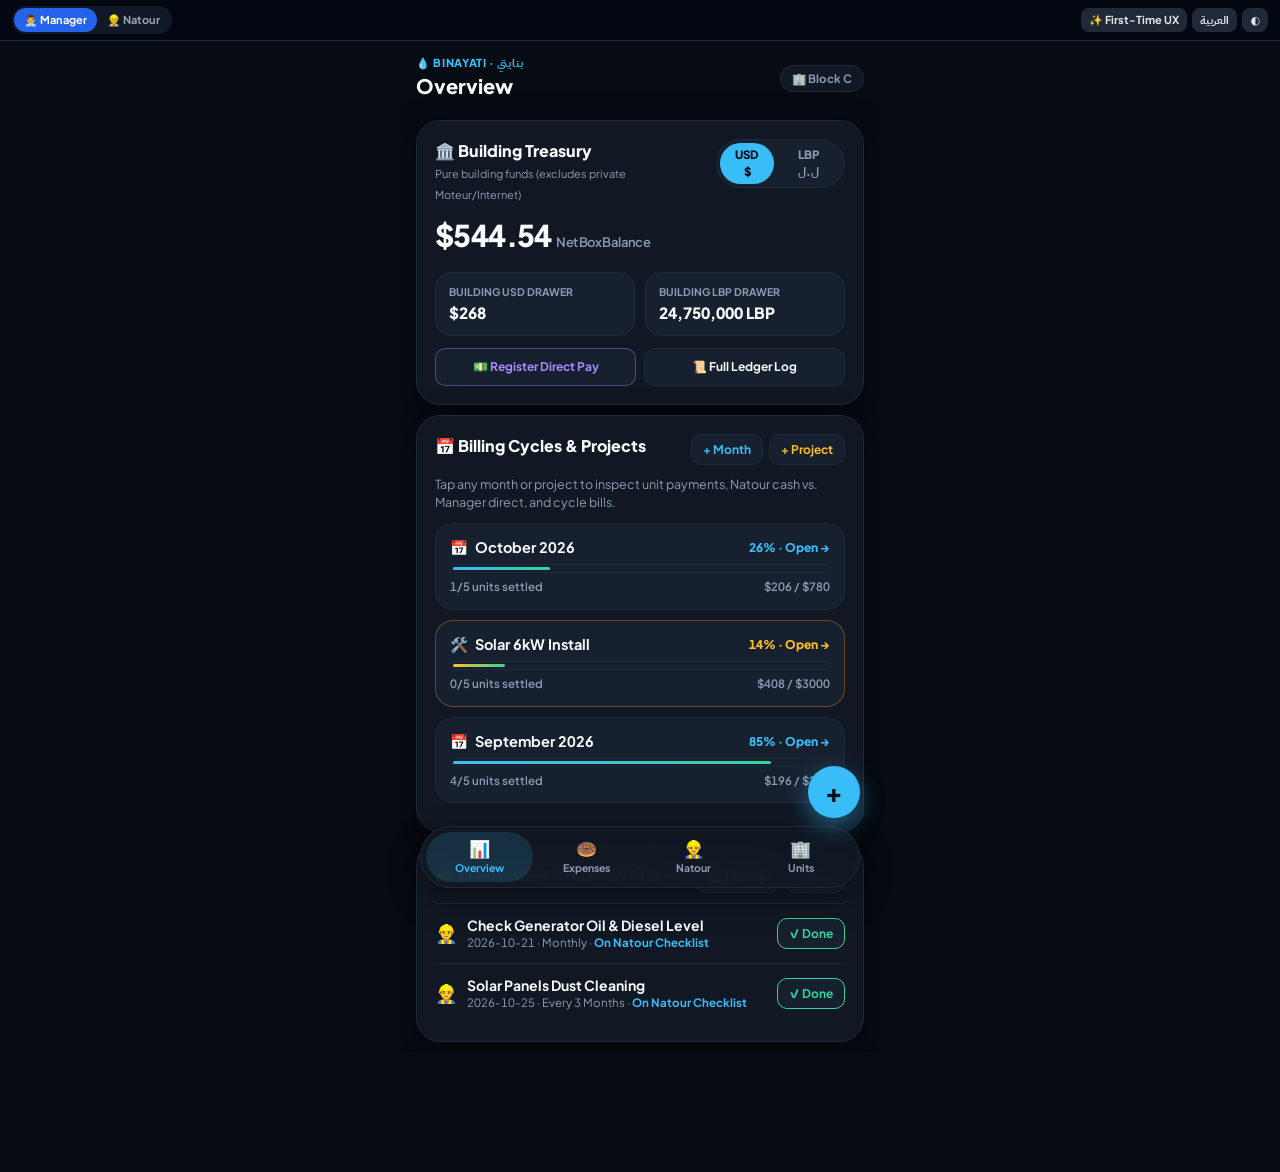
==== commit e7d63a94: "V11" ====
--- a/index.html
+++ b/index.html
@@ -3,7 +3,7 @@
 <head>
 <meta charset="utf-8">
 <meta name="viewport" content="width=device-width,initial-scale=1,maximum-scale=1,user-scalable=no,viewport-fit=cover">
-<title>Binayati · بنايتي — V10 Smart Building Manager</title>
+<title>Binayati · بنايتي — V11 Smart Building & Collector Manager</title>
 <link rel="preconnect" href="https://fonts.googleapis.com">
 <link href="https://fonts.googleapis.com/css2?family=IBM+Plex+Sans+Arabic:wght@400;500;600;700&family=Plus+Jakarta+Sans:wght@500;600;700;800&display=swap" rel="stylesheet">
 <style>
@@ -11,14 +11,14 @@
  --bg: #f2f5f9; --card: #ffffff; --card2: #f8fafc; --ink: #0f172a; --mut: #64748b;
  --line: #e2e8f0; --soft: #e0edff; --acc: #0b6cf0; --ok: #10b981; --okbg: rgba(16,185,129,.12);
  --warn: #f59e0b; --wbg: rgba(245,158,11,.12); --bad: #ef4444; --errbg: rgba(239,68,68,.12);
- --whish: #8b5cf6; --whishbg: rgba(139,92,246,.14);
+ --purp: #8b5cf6; --purpbg: rgba(139,92,246,.14);
  --dock: rgba(255,255,255,0.94); --shadow: 0 8px 30px rgba(15,23,42,0.06);
 }
 :root[data-theme="dark"] {
  --bg: #070b12; --card: #111823; --card2: #17202f; --ink: #f8fafc; --mut: #8b9bb4;
  --line: #1e293b; --soft: #172554; --acc: #38bdf8; --ok: #34d399; --okbg: rgba(52,211,153,.14);
  --warn: #fbbf24; --wbg: rgba(251,191,36,.14); --bad: #f87171; --errbg: rgba(248,113,113,.15);
- --whish: #a78bfa; --whishbg: rgba(167,139,250,.18);
+ --purp: #a78bfa; --purpbg: rgba(167,139,250,.18);
  --dock: rgba(17,24,35,0.92); --shadow: 0 12px 35px rgba(0,0,0,0.45);
 }
 * { box-sizing: border-box; -webkit-tap-highlight-color: transparent; }
@@ -71,22 +71,6 @@
 .card-h h2 { margin: 0; font-size: 16px; font-weight: 800; }
 .subtext { color: var(--mut); font-size: 12.5px; margin: 0 0 12px; line-height: 1.45; }
 
-/* 2×4 Rounded Icon Action Hub */
-.hub-grid {
- display: grid; grid-template-columns: repeat(4, 1fr); gap: 9px; margin: 10px 16px;
-}
-.hub-tile {
- background: var(--card); border: 1px solid var(--line); border-radius: 20px;
- padding: 11px 4px 9px; display: flex; flex-direction: column; align-items: center;
- text-align: center; gap: 5px; cursor: pointer; box-shadow: var(--shadow);
-}
-.hub-tile:active { transform: scale(0.95); }
-.hub-icon {
- width: 42px; height: 42px; border-radius: 14px; background: var(--card2);
- border: 1px solid var(--line); display: grid; place-items: center; font-size: 19px;
-}
-.hub-label { font-size: 10.5px; font-weight: 700; color: var(--ink); line-height: 1.2; }
-
 /* Currency Switcher & Balances */
 .cur-switch {
  display: inline-flex; align-items: center; background: var(--card2);
@@ -106,8 +90,8 @@
  background: var(--card2); border: 1px solid var(--line); border-radius: 16px; padding: 11px 13px; min-width: 0;
 }
 .drawer-box span { display: block; font-size: 10.5px; font-weight: 700; color: var(--mut); text-transform: uppercase; }
-.drawer-box b { display: block; font-size: 16px; font-weight: 800; margin-top: 3px; }
-.drawer-box small { display: block; font-size: 11.5px; color: var(--mut); font-weight: 600; margin-top: 2px; }
+.drawer-box b { display: block; font-size: 15.5px; font-weight: 800; margin-top: 3px; }
+.drawer-box small { display: block; font-size: 11px; color: var(--mut); font-weight: 600; margin-top: 2px; }
 
 /* Month / Cycle Pill Strip */
 .month-pills {
@@ -122,7 +106,6 @@
 .mpill.on { background: var(--acc); color: #070b12; border-color: var(--acc); }
 .mpill.proj { border-color: rgba(245,158,11,.45); }
 .mpill.proj.on { background: var(--warn); color: #070b12; border-color: var(--warn); }
-.mpill.add-btn { border-style: dashed; color: var(--acc); }
 
 /* Segmented 3-Button Bar */
 .seg-bar {
@@ -180,7 +163,7 @@
  display: grid; place-items: center; line-height: 1;
 }
 .corner-menu {
- position: absolute; top: 40px; inset-inline-end: 0; min-width: 210px;
+ position: absolute; top: 40px; inset-inline-end: 0; min-width: 215px;
  background: var(--card); border: 1px solid var(--line); border-radius: 16px;
  padding: 6px; box-shadow: 0 14px 35px rgba(0,0,0,0.5); z-index: 120;
 }
@@ -230,7 +213,7 @@
 .badge-pay {
  font-size: 10px; font-weight: 800; padding: 2px 7px; border-radius: 6px; text-transform: uppercase;
 }
-.badge-pay.whish { background: var(--whishbg); color: var(--whish); }
+.badge-pay.mgr { background: var(--purpbg); color: var(--purp); }
 .badge-pay.cash { background: var(--okbg); color: var(--ok); }
 
 .btn-edit {
@@ -297,9 +280,9 @@
 
 .fab-menu {
  position: fixed; bottom: 144px; inset-inline-end: max(18px, calc(50% - 220px));
- width: 255px; background: var(--card); border: 1px solid var(--line);
+ width: 265px; background: var(--card); border: 1px solid var(--line);
  border-radius: 22px; padding: 8px; box-shadow: 0 18px 45px rgba(0,0,0,0.55);
- z-index: 134; display: none; flex-direction: column; gap: 4px;
+ z-index: 134; display: none; flex-direction: column; gap: 5px;
 }
 .fab-menu.open { display: flex; }
 .fab-menu button {
@@ -309,7 +292,7 @@
 }
 .fab-menu button:hover { border-color: var(--acc); }
 
-/* Natour Collector Apartment Cards (Fixed Name Wrapping & Layout!) */
+/* Natour Collector Apartment Cards */
 .apt-card { padding: 14px 15px; background: var(--card); border-bottom: 1px solid var(--line); }
 .apt-card:last-child { border-bottom: 0; }
 .apt-card.settled { background: var(--okbg); }
@@ -333,6 +316,16 @@
 }
 .chip.ticked { background: var(--okbg); border-color: var(--ok); color: var(--ok); }
 .chip.ticked::before { content: "✓"; font-weight: 900; }
+.chip.mgr-paid {
+ background: var(--purpbg); border-color: var(--purp); color: var(--purp);
+}
+.chip.mgr-paid::before { content: "✓"; font-weight: 900; }
+.chip.pass-through {
+ border-style: dashed; border-color: rgba(245,158,11,.55);
+}
+.chip.pass-through.ticked {
+ background: var(--wbg); border-style: solid; border-color: var(--warn); color: var(--warn);
+}
 .wa-btn {
  height: 32px; padding: 0 10px; border-radius: 10px; background: var(--card2);
  border: 1px solid var(--line); display: inline-flex; align-items: center; gap: 4px;
@@ -347,7 +340,6 @@
 }
 .form-row { display: flex; gap: 8px; align-items: center; width: 100%; }
 .form-row > * { min-width: 0; }
-/* Dedicated 2-column grid for Amount + Currency so it NEVER overflows horizontally */
 .amt-cur-grid {
  display: grid; grid-template-columns: 1fr 112px; gap: 8px; width: 100%; align-items: end;
 }
@@ -426,15 +418,15 @@
  <main id="app-body"></main>
 </div>
 
-<!-- MULTI-ACTION FLOATING + SPEED DIAL MENU -->
+<!-- MULTI-ACTION FLOATING + SPEED DIAL MENU (Manager Only) -->
 <div class="fab-menu" id="fab-menu" onclick="event.stopPropagation()">
+ <button onclick="closeAllPopovers();openDirectPayModal()">
+ <span style="font-size:18px">💵</span>
+ <div><b id="fm-pay">Register Direct Payment</b><div style="font-size:11px;color:var(--mut)" id="fm-pay-sub">Cash to Manager, Whish, OMT or Bank</div></div>
+ </button>
  <button onclick="closeAllPopovers();openExpenseModal(-1)">
  <span style="font-size:18px">🧾</span>
- <div><b id="fm-exp">Add Expense / Bill</b><div style="font-size:11px;color:var(--mut)" id="fm-exp-sub">Date, category, invoice # & notes</div></div>
- </button>
- <button onclick="closeAllPopovers();openWhishPaymentModal()">
- <span style="font-size:18px">🟣</span>
- <div><b id="fm-pay">Register Direct Payment</b><div style="font-size:11px;color:var(--mut)" id="fm-pay-sub">Whish, OMT, Bank or Cash to Manager</div></div>
+ <div><b id="fm-exp">Add Expense / Bill</b><div style="font-size:11px;color:var(--mut)" id="fm-exp-sub">Paid by Manager OR assign to Natour cash</div></div>
  </button>
  <button onclick="closeAllPopovers();openNewCycleModal('month')">
  <span style="font-size:18px">📅</span>
@@ -446,7 +438,7 @@
  </button>
  <button onclick="closeAllPopovers();openReminderModal()">
  <span style="font-size:18px">🔔</span>
- <div><b id="fm-tsk">New Maintenance Task</b><div style="font-size:11px;color:var(--mut)" id="fm-tsk-sub">Schedule & assign to Natour</div></div>
+ <div><b id="fm-tsk">New Maintenance Task</b><div style="font-size:11px;color:var(--mut)" id="fm-tsk-sub">Schedule & assign to Natour checklist</div></div>
  </button>
 </div>
 <button class="fab" id="fab-add" onclick="event.stopPropagation();toggleFabMenu()" title="Quick Actions">+</button>
@@ -472,7 +464,8 @@
  ========================================================================== -->
 <div class="modal-bg" id="onboard-modal"><div class="modal-card" id="onboard-content"></div></div>
 <div class="modal-bg" id="new-cycle-modal"><div class="modal-card" id="new-cycle-content"></div></div>
-<div class="modal-bg" id="whish-modal"><div class="modal-card" id="whish-content"></div></div>
+<div class="modal-bg" id="direct-pay-modal"><div class="modal-card" id="direct-pay-content"></div></div>
+<div class="modal-bg" id="supplier-modal"><div class="modal-card" id="supplier-content"></div></div>
 <div class="modal-bg" id="settings-modal"><div class="modal-card" id="settings-content"></div></div>
 
 <!-- MODAL: ADD / EDIT CHARGE -->
@@ -526,53 +519,62 @@
  </div>
 </div>
 
-<!-- MODAL: UPGRADED EXPENSE LOGGER (Date + Category + Cycle + Invoice Ref + Notes + Zero Overflow!) -->
+<!-- MODAL: UPGRADED EXPENSE LOGGER (Paid by Manager vs. Assigned to Natour to Pay from Cash!) -->
 <div class="modal-bg" id="exp-modal">
  <div class="modal-card">
- <div class="card-h"><h3 id="ex-modal-title">Record Outflow Expense</h3><button class="btn-del" onclick="closeModal('exp-modal')">✕</button></div>
+ <div class="card-h"><h3 id="ex-modal-title">Record Expense / Bill</h3><button class="btn-del" onclick="closeModal('exp-modal')">✕</button></div>
 
  <div class="two-col-grid" style="margin-bottom:10px">
  <div>
- <label style="font-size:11.5px;color:var(--mut)" id="ex-lbl-date">Expense Date</label>
+ <label style="font-size:11.5px;color:var(--mut)">Expense Date</label>
  <input type="date" id="ex-date" value="2026-10-20" style="margin-top:4px">
  </div>
  <div>
- <label style="font-size:11.5px;color:var(--mut)" id="ex-lbl-cycle">Cycle / Project</label>
+ <label style="font-size:11.5px;color:var(--mut)">Cycle / Project</label>
  <select id="ex-cycle" style="margin-top:4px" onchange="populateExpensePresets()"></select>
  </div>
  </div>
 
  <div style="margin-bottom:10px">
- <label style="font-size:11.5px;color:var(--mut)" id="ex-lbl-cat">Expense Category</label>
+ <label style="font-size:11.5px;color:var(--mut)">Who pays this bill?</label>
+ <select id="ex-payer" style="margin-top:4px">
+ <option value="mgr">👨‍💼 Paid Directly by Manager (From Building Treasury)</option>
+ <option value="natour_pending">👷‍♂️ Assign to Natour to Pay from Collected Cash (فواتير يدفعها الناطور)</option>
+ <option value="natour_paid">✓ Already Paid by Natour from Collected Cash (دفعها الناطور من الصندوق)</option>
+ </select>
+ </div>
+
+ <div class="two-col-grid" style="margin-bottom:10px">
+ <div>
+ <label style="font-size:11.5px;color:var(--mut)">Category</label>
  <select id="ex-cat" style="margin-top:4px">
- <option value="gen">⚡ Generator & Fuel · المولد والمازوت</option>
- <option value="elev">🛗 Elevator Maintenance · صيانة المصعد</option>
- <option value="water">💧 Water Bill / Tanker · فاتورة أو صهريج مياه</option>
- <option value="clean">🧹 Cleaning & Supplies · مواد تنظيف</option>
- <option value="light">💡 Lighting & Bulbs · إنارة ولمبات</option>
- <option value="repair">🔧 Repairs & Labor · تصليحات ويد عاملة</option>
- <option value="solar">☀️ Solar & Project Gear · معدات الطاقة والمشاريع</option>
+ <option value="gen">⚡ Generator & Fuel</option>
+ <option value="elev">🛗 Elevator</option>
+ <option value="water">💧 Water Bill</option>
+ <option value="clean">🧹 Cleaning & Supplies</option>
+ <option value="light">💡 Lighting & Bulbs</option>
+ <option value="repair">🔧 Repairs & Labor</option>
+ <option value="solar">☀️ Solar & Project</option>
  </select>
  </div>
+ <div>
+ <label style="font-size:11.5px;color:var(--mut)">Quick Preset</label>
+ <select id="ex-preset" style="margin-top:4px" onchange="applyExpensePreset(this.value)"></select>
+ </div>
+ </div>
 
  <div style="margin-bottom:10px">
- <label style="font-size:11.5px;color:var(--mut)" id="ex-lbl-preset">Quick Preset or Custom</label>
- <select id="ex-preset" style="margin-top:4px" onchange="applyExpensePreset(this.value)"></select>
- </div>
-
- <div style="margin-bottom:10px">
- <label style="font-size:11.5px;color:var(--mut)" id="ex-lbl-desc">Description / Item Title</label>
- <input type="text" id="ex-desc" placeholder="e.g. Shared Generator Diesel Fill" style="margin-top:4px">
- </div>
-
- <!-- Zero-Overflow Grid for Amount + Currency -->
+ <label style="font-size:11.5px;color:var(--mut)">Description (EN / AR)</label>
+ <input type="text" id="ex-desc" placeholder="e.g. Water Collector Bill · فاتورة جابي المياه" style="margin-top:4px">
+ </div>
+
  <div class="amt-cur-grid" style="margin-bottom:10px">
  <div>
- <label style="font-size:11.5px;color:var(--mut)" id="ex-lbl-amt">Amount</label>
+ <label style="font-size:11.5px;color:var(--mut)">Amount</label>
  <input type="number" id="ex-amt" placeholder="0" style="margin-top:4px">
  </div>
  <div>
- <label style="font-size:11.5px;color:var(--mut)" id="ex-lbl-cur">Currency</label>
+ <label style="font-size:11.5px;color:var(--mut)">Currency</label>
  <select id="ex-cur" style="margin-top:4px">
  <option value="USD">USD ($)</option>
  <option value="LBP">LBP (ل.ل.)</option>
@@ -582,18 +584,18 @@
 
  <div class="two-col-grid" style="margin-bottom:14px">
  <div>
- <label style="font-size:11.5px;color:var(--mut)" id="ex-lbl-ref">Invoice / Receipt #</label>
+ <label style="font-size:11.5px;color:var(--mut)">Invoice / Receipt #</label>
  <input type="text" id="ex-ref" placeholder="e.g. INV-402" style="margin-top:4px">
  </div>
  <div>
- <label style="font-size:11.5px;color:var(--mut)" id="ex-lbl-notes">Extra Notes (Optional)</label>
- <input type="text" id="ex-notes" placeholder="Vendor name, warranty..." style="margin-top:4px">
+ <label style="font-size:11.5px;color:var(--mut)">Extra Notes (Optional)</label>
+ <input type="text" id="ex-notes" placeholder="Vendor, warranty..." style="margin-top:4px">
  </div>
  </div>
 
  <div class="form-row">
  <button id="ex-del-btn" class="btn-del" style="display:none" onclick="deleteExpenseFromModal()">🗑️ Delete</button>
- <button style="flex:1;padding:12px;background:var(--bad);color:#fff" id="ex-save-btn" onclick="saveCategorizedExpense()">Record Outflow Expense (−)</button>
+ <button style="flex:1;padding:12px;background:var(--bad);color:#fff" id="ex-save-btn" onclick="saveCategorizedExpense()">Save Expense / Bill</button>
  </div>
  </div>
 </div>
@@ -601,7 +603,7 @@
 <!-- MODAL: ADD MAINTENANCE REMINDER -->
 <div class="modal-bg" id="rem-modal">
  <div class="modal-card">
- <div class="card-h"><h3 id="rm-title">🔔 Schedule Maintenance & Tasks</h3><button class="btn-del" onclick="closeModal('rem-modal')">✕</button></div>
+ <div class="card-h"><h3>🔔 Schedule Maintenance & Tasks</h3><button class="btn-del" onclick="closeModal('rem-modal')">✕</button></div>
  <div style="margin-bottom:10px">
  <label style="font-size:12px;color:var(--mut)">Task Preset or Custom</label>
  <select id="rm-preset" onchange="applyReminderPreset(this.value)" style="margin-top:4px">
@@ -656,9 +658,9 @@
 
 <script>
 /* ============================================================================
- 1. BILINGUAL DICTIONARY & DEFAULT STATE (BINAYATI · بنايتي V10)
+ 1. BILINGUAL DICTIONARY & DEFAULT STATE (BINAYATI · بنايتي V11)
  ============================================================================ */
-var STORAGE_KEY = 'binayati_v10_store';
+var STORAGE_KEY = 'binayati_v11_store';
 var ROLE = 'mgr';
 var TAB = 'dash'; // 'dash', 'setup', 'expenses', 'natour', 'dir', 'ledger', 'task_history'
 var LANG = 'en';
@@ -693,10 +695,9 @@
  { en: 'Elevator Repair Share', ar: 'حصة تصليح المصعد', amt: 25, cur: 'USD' }
  ],
  services: [
- { en: 'Internet', ar: 'اشتراك الإنترنت', cur: 'USD' },
- { en: 'Private Generator', ar: 'المولد الخاص', cur: 'USD' },
- { en: 'Satellite / Dish', ar: 'اشتراك الدش', cur: 'USD' },
- { en: 'Extra Parking Spot', ar: 'موقف سيارة إضافي', cur: 'USD' }
+ { en: 'Private Generator (Moteur)', ar: 'المولد الخاص (موتور)', cur: 'USD' },
+ { en: 'Internet Subscription', ar: 'اشتراك الإنترنت', cur: 'USD' },
+ { en: 'Satellite / Dish', ar: 'اشتراك الدش', cur: 'USD' }
  ]
 };
 
@@ -736,18 +737,23 @@
  { id: 'd_water', en: 'Water Bill', ar: 'فاتورة المياه', amt: 1250000, cur: 'LBP' },
  { id: 'sp_sol_m1', en: '☀️ Solar Inst. 1/5', ar: '☀️ قسط طاقة شمسية 1/5', amt: 108, cur: 'USD', linkedProject: 'Solar 6kW Install', linkedColId: 'sp_m1' }
  ],
+ // Pass-Through Supplier Services (Moteur, Internet, Dish) — Handled by Natour & excluded from Building Balance!
  services: [
- { id: 's_net', en: 'Internet', ar: 'اشتراك الإنترنت', cur: 'USD', map: { 'U_SS2R': 20, 'U_1A': 20, 'U_2B': 25 } },
- { id: 's_gen', en: 'Private Generator', ar: 'المولد الخاص', cur: 'USD', map: { 'U_SS2R': 45, 'U_2A': 50 } },
- { id: 's_dish', en: 'Satellite / Dish', ar: 'اشتراك الدش', cur: 'USD', map: { 'U_SS1R': 10, 'U_2B': 10 } }
+ { id: 's_gen', en: 'Private Generator', ar: 'المولد الخاص (موتور)', cur: 'USD', passThrough: true, map: { 'U_SS2R': 45, 'U_2A': 50 } },
+ { id: 's_net', en: 'Internet', ar: 'اشتراك الإنترنت', cur: 'USD', passThrough: true, map: { 'U_SS2R': 20, 'U_1A': 20, 'U_2B': 25 } },
+ { id: 's_dish', en: 'Satellite / Dish', ar: 'اشتراك الدش', cur: 'USD', passThrough: true, map: { 'U_SS1R': 10, 'U_2B': 10 } }
  ],
+ // Value 1 = Collected by Natour (in Natour Cash Pocket). Value 2 = Paid directly to Manager (Cash/Whish/OMT - NOT in Natour Pocket)
  paid: {
- 'f_maint': { 'U_SS2R': 1, 'U_2B': 1 },
- 'f_natour': { 'U_SS2R': 1, 'U_2B': 1 },
- 'd_water': { 'U_SS2R': 1, 'U_2B': 1 },
+ 'f_maint': { 'U_SS2R': 1, 'U_2B': 2 },
+ 'f_natour': { 'U_SS2R': 1, 'U_2B': 2 },
+ 'd_water': { 'U_SS2R': 1, 'U_2B': 2 },
+ 'sp_sol_m1': { 'U_2B': 2 },
  's_net': { 'U_2B': 1 },
- 's_dish': { 'U_2B': 1 },
- 'sp_sol_m1': { 'U_2B': 1 }
+ 's_dish': { 'U_2B': 1 }
+ },
+ mgrPayChannel: {
+ 'U_2B': 'Whish Money'
  }
  },
  'Solar 6kW Install': {
@@ -760,16 +766,16 @@
  fixed: [],
  dues: [],
  services: [
- { id: 'sp_down', en: 'Initial Down Payment ($300 Split)', ar: 'الدفعة الأولى (من أصل 300$)', cur: 'USD', map: { 'U_SS2R': 60, 'U_SS1R': 60, 'U_1A': 60, 'U_2A': 60, 'U_2B': 60 } },
- { id: 'sp_m1', en: 'Installment 1 of 5', ar: 'القسط الشهري 1 من 5', cur: 'USD', map: { 'U_SS2R': 108, 'U_SS1R': 108, 'U_1A': 108, 'U_2A': 108, 'U_2B': 108 } },
- { id: 'sp_m2', en: 'Installment 2 of 5', ar: 'القسط الشهري 2 من 5', cur: 'USD', map: { 'U_SS2R': 108, 'U_SS1R': 108, 'U_1A': 108, 'U_2A': 108, 'U_2B': 108 } },
- { id: 'sp_m3', en: 'Installment 3 of 5', ar: 'القسط الشهري 3 من 5', cur: 'USD', map: { 'U_SS2R': 108, 'U_SS1R': 108, 'U_1A': 108, 'U_2A': 108, 'U_2B': 108 } },
- { id: 'sp_m4', en: 'Installment 4 of 5', ar: 'القسط الشهري 4 من 5', cur: 'USD', map: { 'U_SS2R': 108, 'U_SS1R': 108, 'U_1A': 108, 'U_2A': 108, 'U_2B': 108 } },
- { id: 'sp_m5', en: 'Installment 5 of 5', ar: 'القسط الشهري 5 من 5', cur: 'USD', map: { 'U_SS2R': 108, 'U_SS1R': 108, 'U_1A': 108, 'U_2A': 108, 'U_2B': 108 } }
+ { id: 'sp_down', en: 'Initial Down Payment ($300 Split)', ar: 'الدفعة الأولى (من أصل 300$)', cur: 'USD', passThrough: false, map: { 'U_SS2R': 60, 'U_SS1R': 60, 'U_1A': 60, 'U_2A': 60, 'U_2B': 60 } },
+ { id: 'sp_m1', en: 'Installment 1 of 5', ar: 'القسط الشهري 1 من 5', cur: 'USD', passThrough: false, map: { 'U_SS2R': 108, 'U_SS1R': 108, 'U_1A': 108, 'U_2A': 108, 'U_2B': 108 } },
+ { id: 'sp_m2', en: 'Installment 2 of 5', ar: 'القسط الشهري 2 من 5', cur: 'USD', passThrough: false, map: { 'U_SS2R': 108, 'U_SS1R': 108, 'U_1A': 108, 'U_2A': 108, 'U_2B': 108 } },
+ { id: 'sp_m3', en: 'Installment 3 of 5', ar: 'القسط الشهري 3 من 5', cur: 'USD', passThrough: false, map: { 'U_SS2R': 108, 'U_SS1R': 108, 'U_1A': 108, 'U_2A': 108, 'U_2B': 108 } },
+ { id: 'sp_m4', en: 'Installment 4 of 5', ar: 'القسط الشهري 4 من 5', cur: 'USD', passThrough: false, map: { 'U_SS2R': 108, 'U_SS1R': 108, 'U_1A': 108, 'U_2A': 108, 'U_2B': 108 } },
+ { id: 'sp_m5', en: 'Installment 5 of 5', ar: 'القسط الشهري 5 من 5', cur: 'USD', passThrough: false, map: { 'U_SS2R': 108, 'U_SS1R': 108, 'U_1A': 108, 'U_2A': 108, 'U_2B': 108 } }
  ],
  paid: {
- 'sp_down': { 'U_SS2R': 1, 'U_SS1R': 1, 'U_1A': 1, 'U_2A': 1, 'U_2B': 1 },
- 'sp_m1': { 'U_2B': 1 }
+ 'sp_down': { 'U_SS2R': 1, 'U_SS1R': 1, 'U_1A': 1, 'U_2A': 1, 'U_2B': 2 },
+ 'sp_m1': { 'U_2B': 2 }
  }
  },
  'September 2026': {
@@ -784,7 +790,7 @@
  { id: 'd_water', en: 'Water Bill', ar: 'فاتورة المياه', amt: 1100000, cur: 'LBP' }
  ],
  services: [
- { id: 's_net', en: 'Internet', ar: 'اشتراك الإنترنت', cur: 'USD', map: { 'U_SS2R': 20, 'U_2B': 25 } }
+ { id: 's_net', en: 'Internet', ar: 'اشتراك الإنترنت', cur: 'USD', passThrough: true, map: { 'U_SS2R': 20, 'U_2B': 25 } }
  ],
  paid: {
  'f_maint': { 'U_SS2R': 1, 'U_SS1R': 1, 'U_1A': 1, 'U_2B': 1 },
@@ -802,31 +808,32 @@
  ],
  reminders: [
  { id: 'r1', en: 'Check Generator Oil & Diesel Level', ar: 'فحص زيت ومازوت المولد', date: '2026-10-21', freq: 'Monthly', assignNatour: true, windowDays: 2 },
- { id: 'r2', en: 'Solar Panels Dust Cleaning', ar: 'تنظيف ألواح الطاقة الشمسية', date: '2026-10-25', freq: 'Every 3 Months', assignNatour: true, windowDays: 7 },
- { id: 'r3', en: 'Annual Fire Extinguisher Refill', ar: 'فحص وتعبئة طفايات الحريق السنوي', date: '2026-12-01', freq: 'Yearly', assignNatour: false, windowDays: 7 }
+ { id: 'r2', en: 'Solar Panels Dust Cleaning', ar: 'تنظيف ألواح الطاقة الشمسية', date: '2026-10-25', freq: 'Every 3 Months', assignNatour: true, windowDays: 7 }
  ],
  completedTasks: [
  { id: 'ct1', en: 'Fire Extinguisher Safety Check', ar: 'فحص طفايات الحريق', completedAt: '2026-10-14', by: '👨‍💼 Manager' },
  { id: 'ct2', en: 'Basement Water Pump Greasing', ar: 'تشحيم مضخة المياه', completedAt: '2026-10-05', by: '👷‍♂️ Anas (Natour)' }
  ],
+ // Expenses now support payer: 'mgr' (Paid by Manager), 'natour_pending' (Assigned to Natour to pay from cash), 'natour_paid' (Paid by Natour from cash)
  expenses: [
- { id: 'e_sol1', cat: 'solar', desc: 'Felicity 6kW Hybrid Inverter · انفرتر طاقة', amt: 520, cur: 'USD', month: 'Solar 6kW Install', date: '2026-10-12', ref: 'INV-901', notes: '2-year warranty included' },
- { id: 'e_sol2', cat: 'repair', desc: 'Steel Mounting Frame & Cables · حديد وكابلات', amt: 100, cur: 'USD', month: 'Solar 6kW Install', date: '2026-10-11', ref: 'INV-884', notes: 'Roof sub-window mount' },
- { id: 'e1', cat: 'gen', desc: 'Shared Generator Fuel & Service', amt: 110, cur: 'USD', month: 'October 2026', date: '2026-10-10', ref: 'FUEL-102', notes: '200L diesel delivery' },
- { id: 'e2', cat: 'elev', desc: 'Elevator Monthly Maintenance', amt: 65, cur: 'USD', month: 'October 2026', date: '2026-10-08', ref: 'ELV-10', notes: 'Monthly contract' },
- { id: 'e3', cat: 'water', desc: 'Building Water Tanker Fill', amt: 4475000, cur: 'LBP', month: 'October 2026', date: '2026-10-06', ref: 'WTK-55', notes: '20,000L tanker' },
- { id: 'e4', cat: 'repair', desc: 'Entrance Door Lock Fix', amt: 25, cur: 'USD', month: 'October 2026', date: '2026-10-05', ref: 'REP-19', notes: 'Replaced cylinder' }
+ { id: 'e_nat1', cat: 'clean', desc: 'Staircase Bleach, Soap & Mop · مواد تنظيف للدرج', amt: 15, cur: 'USD', month: 'October 2026', date: '2026-10-18', ref: 'NAT-01', notes: 'Natour buys from local market', payer: 'natour_pending' },
+ { id: 'e_nat2', cat: 'water', desc: 'Water Collector Bill · فاتورة جابي المياه', amt: 1250000, cur: 'LBP', month: 'October 2026', date: '2026-10-16', ref: 'WTR-88', notes: 'Paid cash by Anas to collector', payer: 'natour_paid' },
+ { id: 'e_sol1', cat: 'solar', desc: 'Felicity 6kW Hybrid Inverter · انفرتر طاقة', amt: 520, cur: 'USD', month: 'Solar 6kW Install', date: '2026-10-12', ref: 'INV-901', notes: '2-year warranty included', payer: 'mgr' },
+ { id: 'e_sol2', cat: 'repair', desc: 'Steel Mounting Frame & Cables · حديد وكابلات', amt: 100, cur: 'USD', month: 'Solar 6kW Install', date: '2026-10-11', ref: 'INV-884', notes: 'Roof sub-window mount', payer: 'mgr' },
+ { id: 'e1', cat: 'gen', desc: 'Shared Generator Fuel & Service', amt: 110, cur: 'USD', month: 'October 2026', date: '2026-10-10', ref: 'FUEL-102', notes: '200L diesel delivery', payer: 'mgr' },
+ { id: 'e2', cat: 'elev', desc: 'Elevator Monthly Maintenance', amt: 65, cur: 'USD', month: 'October 2026', date: '2026-10-08', ref: 'ELV-10', notes: 'Monthly contract', payer: 'mgr' }
  ],
  ledger: [
- { id: 'l1', desc: 'Felicity 6kW Hybrid Inverter', sub: '☀️ Solar 6kW Install', channel: 'Cash Box', amt: 520, cur: 'USD', type: 'out', at: '2026-10-12', ref: 'INV-901' },
- { id: 'l2', desc: 'Ziad Nader (2B) · Solar Inst. 1/5', sub: 'October 2026', channel: 'Whish Money', amt: 108, cur: 'USD', type: 'in', at: '2026-10-11', ref: 'WH-89021' },
- { id: 'l3', desc: 'Shared Generator Fuel & Service', sub: '⚡ Generator & Fuel', channel: 'Cash Box', amt: 110, cur: 'USD', type: 'out', at: '2026-10-10', ref: 'FUEL-102' },
- { id: 'l4', desc: 'Ziad Nader (2B) · October Dues', sub: 'Maintenance + Natour + Net', channel: 'Cash Natour', amt: 70, cur: 'USD', type: 'in', at: '2026-10-09', ref: 'REC-092' }
+ { id: 'l0', desc: 'Water Collector Bill · فاتورة جابي المياه', sub: 'October 2026', channel: 'Paid by Natour Cash', amt: 1250000, cur: 'LBP', type: 'out', at: '2026-10-16', ref: 'WTR-88' },
+ { id: 'l1', desc: 'Felicity 6kW Hybrid Inverter', sub: '☀️ Solar 6kW Install', channel: 'Manager Box', amt: 520, cur: 'USD', type: 'out', at: '2026-10-12', ref: 'INV-901' },
+ { id: 'l2', desc: 'Ziad Nader (2B) · Oct Dues + Solar 1/5', sub: 'Paid to Manager (Whish)', channel: 'Whish Money', amt: 143, cur: 'USD', type: 'in', at: '2026-10-11', ref: 'WH-89021' },
+ { id: 'l3', desc: 'Shared Generator Fuel & Service', sub: '⚡ Generator & Fuel', channel: 'Manager Box', amt: 110, cur: 'USD', type: 'out', at: '2026-10-10', ref: 'FUEL-102' },
+ { id: 'l4', desc: 'Ahmad El-Khatib (SS2R) · Oct Dues', sub: 'Collected by Natour', channel: 'Natour Cash', amt: 35, cur: 'USD', type: 'in', at: '2026-10-09', ref: 'NATOUR' }
  ],
  waTemplateAr: '💧 *{building}* · *{month}*\n\nتحية طيبة *{name}* ({unit})، 👋\n{items}\n\n👉 *المبلغ المطلوب تسليمه إلى {collector}:*\n*{due}*\n\nنشكر حسن تعاونكم! 🙏✨',
  waTemplateEn: '💧 *{building}* · *{month}*\n\nHello *{name}* ({unit}), 👋\n{items}\n\n👉 *Total due to pass to {collector}:*\n*{due}*\n\nThank you for your cooperation! 🙏✨',
- waReceiptAr: '🧾 *إيصال استلام · {building}*\n*{month}*\n\nشكراً جزيلاً *{name}* ({unit})! 🌸\nتم استلام كامل مستحقاتكم عبر *{collector}*:\n{items}\n\n✅ *الرصيد المتبقي: 0 (مسدّد بالكامل)*\nبارك الله بكم! 🙏✨',
- waReceiptEn: '🧾 *Payment Receipt · {building}*\n*{month}*\n\nThank you *{name}* ({unit})! 🌸\nWe confirm receiving your full payment via *{collector}*:\n{items}\n\n✅ *Remaining Balance: $0 (Settled in Full)*\nThank you for your support! 🙏✨'
+ waReceiptAr: '🧾 *إيصال استلام · {building}*\n*{month}*\n\nشكراً جزيلاً *{name}* ({unit})! 🌸\nتم استلام كامل مستحقاتكم:\n{items}\n\n✅ *الرصيد المتبقي: 0 (مسدّد بالكامل)*\nبارك الله بكم! 🙏✨',
+ waReceiptEn: '🧾 *Payment Receipt · {building}*\n*{month}*\n\nThank you *{name}* ({unit})! 🌸\nWe confirm receiving your full payment:\n{items}\n\n✅ *Remaining Balance: $0 (Settled in Full)*\nThank you for your support! 🙏✨'
 };
 
 var DB = loadDB();
@@ -839,7 +846,7 @@
 }
 
 /* ============================================================================
- 2. HELPERS, TRANSLATION & ACCOUNTING
+ 2. HELPERS, TRANSLATION & 3-STREAM ACCOUNTING ENGINE
  ============================================================================ */
 function esc(s) {
  return String(s == null ? '' : s).replace(/[&<>"]/g, function(c) {
@@ -869,48 +876,92 @@
  return safe.replace(/\*([^*\n]+)\*/g, '<strong>$1</strong>');
 }
 
-function getCycleCols(cKey) {
+// Returns columns for a cycle. By default includes all; pass onlyBuilding=true to exclude pass-through supplier bills (Moteur/Internet/Dish)
+function getCycleCols(cKey, onlyBuilding) {
  var cyc = DB.cycles[cKey] || { fixed: [], dues: [], services: [] };
  var cols = [];
  (cyc.fixed || []).forEach(function(f) {
- cols.push({ id: f.id, kind: 'fixed', en: f.en, ar: f.ar, cur: f.cur, valFor: function(uId) { return (f.exc && f.exc[uId] != null) ? Number(f.exc[uId]) : Number(f.amt); } });
+ cols.push({ id: f.id, kind: 'fixed', passThrough: false, en: f.en, ar: f.ar, cur: f.cur, valFor: function(uId) { return (f.exc && f.exc[uId] != null) ? Number(f.exc[uId]) : Number(f.amt); } });
  });
  (cyc.dues || []).forEach(function(d) {
- cols.push({ id: d.id, kind: 'dues', en: d.en, ar: d.ar, cur: d.cur, linkedProject: d.linkedProject, linkedColId: d.linkedColId, valFor: function() { return Number(d.amt); } });
+ cols.push({ id: d.id, kind: 'dues', passThrough: false, en: d.en, ar: d.ar, cur: d.cur, linkedProject: d.linkedProject, linkedColId: d.linkedColId, valFor: function() { return Number(d.amt); } });
  });
  (cyc.services || []).forEach(function(s) {
- cols.push({ id: s.id, kind: 'services', en: s.en, ar: s.ar, cur: s.cur, valFor: function(uId) { return Number((s.map || {})[uId]) || 0; } });
+ var isPt = (s.passThrough !== undefined) ? !!s.passThrough : !cyc.isProject;
+ if (onlyBuilding && isPt) return;
+ cols.push({ id: s.id, kind: 'services', passThrough: isPt, en: s.en, ar: s.ar, cur: s.cur, valFor: function(uId) { return Number((s.map || {})[uId]) || 0; } });
  });
  return cols;
 }
 
+/*
+ * Smart Cycle Stats:
+ * - Building Progress & Treasury ONLY count non-passThrough building dues!
+ * - Separates Natour Cash Collected (paid === 1) vs Manager Direct Collected (paid === 2)
+ * - Tracks Natour Bills Paid out of pocket so Natour knows exact Net Cash to hand over
+ * - Tracks Supplier Pass-Through Cash (Moteur, Internet, Dish) separately for Natour
+ */
 function getCycleStats(cKey) {
  var cyc = DB.cycles[cKey];
- if (!cyc) return { usdGot:0, usdSum:0, lbpGot:0, lbpSum:0, eqGotUsd:0, eqSumUsd:0, expUsd:0, netCycleUsd:0, settled:0, total:DB.apartments.length, pct:0 };
- var cols = getCycleCols(cKey);
- var usdGot = 0, usdSum = 0, lbpGot = 0, lbpSum = 0, settled = 0, activeUnits = 0;
+ if (!cyc) return {
+ usdGot:0, usdSum:0, lbpGot:0, lbpSum:0,
+ natUsdGot:0, natLbpGot:0, mgrUsdGot:0, mgrLbpGot:0,
+ natBillsPaidUsd:0, natBillsPaidLbp:0, natNetUsd:0, natNetLbp:0,
+ supGotUsd:0, supSumUsd:0,
+ eqGotUsd:0, eqSumUsd:0, expUsd:0, netCycleUsd:0, settled:0, total:DB.apartments.length, pct:0
+ };
+
+ var bldCols = getCycleCols(cKey, true);  // Building dues only
+ var allCols = getCycleCols(cKey, false); // Building + Supplier pass-through
+ var usdGot = 0, usdSum = 0, lbpGot = 0, lbpSum = 0;
+ var natUsdGot = 0, natLbpGot = 0, mgrUsdGot = 0, mgrLbpGot = 0;
+ var supGotUsd = 0, supSumUsd = 0;
+ var settled = 0, activeUnits = 0;
  var rate = Number(DB.settings.rate) || 89500;
 
  DB.apartments.forEach(function(a) {
- var allPd = true, hasAny = false;
- cols.forEach(function(c) {
+ var allPd = true, hasAnyBld = false;
+ allCols.forEach(function(c) {
  var v = c.valFor(a.id); if (v <= 0) return;
- hasAny = true;
- var pd = !!(cyc.paid && cyc.paid[c.id] && cyc.paid[c.id][a.id]);
+ var pState = (cyc.paid && cyc.paid[c.id] && cyc.paid[c.id][a.id]) || 0; // 0=unpaid, 1=Natour Cash, 2=Manager Direct
+ var pd = pState > 0;
+
+ if (c.passThrough) {
+ var vUsd = c.cur === 'LBP' ? (v / rate) : v;
+ supSumUsd += vUsd;
+ if (pd) supGotUsd += vUsd;
+ } else {
+ hasAnyBld = true;
  if (!pd) allPd = false;
- if (c.cur === 'LBP') { lbpSum += v; if (pd) lbpGot += v; }
- else { usdSum += v; if (pd) usdGot += v; }
- });
- if (hasAny) {
+ if (c.cur === 'LBP') {
+ lbpSum += v;
+ if (pd) {
+ lbpGot += v;
+ if (pState === 2) mgrLbpGot += v; else natLbpGot += v;
+ }
+ } else {
+ usdSum += v;
+ if (pd) {
+ usdGot += v;
+ if (pState === 2) mgrUsdGot += v; else natUsdGot += v;
+ }
+ }
+ }
+ });
+ if (hasAnyBld) {
  activeUnits++;
  if (allPd) settled++;
  }
  });
 
- var expUsd = 0;
+ var expUsd = 0, natBillsPaidUsd = 0, natBillsPaidLbp = 0;
  DB.expenses.forEach(function(e) {
- if (e.month === cKey) {
+ if (e.month === cKey && e.payer !== 'natour_pending') {
  expUsd += e.cur === 'LBP' ? (Number(e.amt) / rate) : Number(e.amt);
+ if (e.payer === 'natour_paid') {
+ if (e.cur === 'LBP') natBillsPaidLbp += Number(e.amt) || 0;
+ else natBillsPaidUsd += Number(e.amt) || 0;
+ }
  }
  });
 
@@ -918,18 +969,27 @@
  var eqSumUsd = cyc.isProject && cyc.targetBudget ? Math.max(Number(cyc.targetBudget), usdSum + (lbpSum / rate)) : (usdSum + (lbpSum / rate));
  var netCycleUsd = eqGotUsd - expUsd;
  var pct = eqSumUsd > 0 ? Math.min(100, Math.round((eqGotUsd / eqSumUsd) * 100)) : 0;
- return { usdGot:usdGot, usdSum:usdSum, lbpGot:lbpGot, lbpSum:lbpSum, eqGotUsd:eqGotUsd, eqSumUsd:eqSumUsd, expUsd:expUsd, netCycleUsd:netCycleUsd, settled:settled, total:activeUnits || DB.apartments.length, pct:pct };
+
+ return {
+ usdGot:usdGot, usdSum:usdSum, lbpGot:lbpGot, lbpSum:lbpSum,
+ natUsdGot:natUsdGot, natLbpGot:natLbpGot, mgrUsdGot:mgrUsdGot, mgrLbpGot:mgrLbpGot,
+ natBillsPaidUsd:natBillsPaidUsd, natBillsPaidLbp:natBillsPaidLbp,
+ natNetUsd: natUsdGot - natBillsPaidUsd,
+ natNetLbp: natLbpGot - natBillsPaidLbp,
+ supGotUsd:supGotUsd, supSumUsd:supSumUsd,
+ eqGotUsd:eqGotUsd, eqSumUsd:eqSumUsd, expUsd:expUsd, netCycleUsd:netCycleUsd,
+ settled:settled, total:activeUnits || DB.apartments.length, pct:pct
+ };
 }
 
 function getTreasury() {
  var rate = Number(DB.settings.rate) || 89500;
  var inUsd = 0, inLbp = 0, outUsd = 0, outLbp = 0;
  Object.keys(DB.cycles).forEach(function(ck) {
- // Avoid double counting linked project installments if already counted in monthly cycle
  var cyc = DB.cycles[ck];
- var cols = getCycleCols(ck);
+ var bldCols = getCycleCols(ck, true); // Strictly exclude pass-through supplier services!
  DB.apartments.forEach(function(a) {
- cols.forEach(function(c) {
+ bldCols.forEach(function(c) {
  if (c.linkedProject) return; // Counted inside the project itself
  var v = c.valFor(a.id); if (v <= 0) return;
  var pd = !!(cyc.paid && cyc.paid[c.id] && cyc.paid[c.id][a.id]);
@@ -940,6 +1000,7 @@
  });
  });
  DB.expenses.forEach(function(e) {
+ if (e.payer === 'natour_pending') return; // Not paid yet
  if (e.cur === 'LBP') outLbp += Number(e.amt) || 0;
  else outUsd += Number(e.amt) || 0;
  });
@@ -969,7 +1030,7 @@
  ============================================================================ */
 function isAptSettled(apt, cKey) {
  var cyc = DB.cycles[cKey];
- var cols = getCycleCols(cKey);
+ var cols = getCycleCols(cKey, false);
  var dueU = 0, dueL = 0, hasCharges = false;
  cols.forEach(function(c) {
  var v = c.valFor(apt.id); if (v <= 0) return;
@@ -982,13 +1043,14 @@
 
 function buildWhatsAppText(apt, overrideLang, forceState) {
  var cyc = DB.cycles[SELECTED_MONTH];
- var cols = getCycleCols(SELECTED_MONTH);
+ var cols = getCycleCols(SELECTED_MONTH, false);
  var mode = overrideLang || apt.prefLang || 'both';
  var itemsAr = [], itemsEn = [], u = 0, l = 0;
 
  cols.forEach(function(c) {
  var v = c.valFor(apt.id); if (v <= 0) return;
- var pd = !!(cyc.paid && cyc.paid[c.id] && cyc.paid[c.id][apt.id]);
+ var pState = (cyc.paid && cyc.paid[c.id] && cyc.paid[c.id][apt.id]) || 0;
+ var pd = pState > 0;
  var tickMark = (forceState === 'receipt' || pd) ? ' ✅' : '';
  itemsAr.push('• ' + (c.ar || c.en) + ': ' + fmt(v, c.cur, 'ar') + tickMark);
  itemsEn.push('• ' + c.en + ': ' + fmt(v, c.cur, 'en') + tickMark);
@@ -1067,16 +1129,16 @@
  document.getElementById('btn-ob-sim').textContent = t('✨ First-Time UX', '✨ تجربة البدء');
 
  // Translate Speed-Dial FAB Menu
+ document.getElementById('fm-pay').textContent = t('Register Direct Payment', 'تسجيل دفعة مباشرة للمدير');
+ document.getElementById('fm-pay-sub').textContent = t('Cash to Manager, Whish, OMT or Bank', 'كاش للمدير، Whish، OMT أو تحويل');
  document.getElementById('fm-exp').textContent = t('Add Expense / Bill', 'تسجيل مصروف أو فاتورة');
- document.getElementById('fm-exp-sub').textContent = t('Date, category, invoice # & notes', 'التاريخ، الفئة، رقم الفاتورة وملاحظات');
- document.getElementById('fm-pay').textContent = t('Register Direct Payment', 'تسجيل دفعة مباشرة (Whish)');
- document.getElementById('fm-pay-sub').textContent = t('Whish, OMT, Bank or Cash to Manager', 'ويش، OMT، تحويل أو كاش للمدير');
+ document.getElementById('fm-exp-sub').textContent = t('Paid by Manager OR assign to Natour cash', 'دفع من المدير أو تكليف الناطور بدفعها');
  document.getElementById('fm-mon').textContent = t('New Monthly Cycle', 'إضافة شهر تحصيل جديد');
  document.getElementById('fm-mon-sub').textContent = t('Pick Month & Year from dropdown', 'اختر الشهر والسنة من القائمة');
  document.getElementById('fm-prj').textContent = t('New Special Project', 'إنشاء مشروع خاص بالتقسيط');
  document.getElementById('fm-prj-sub').textContent = t('Budget goal, down payment & installments', 'الميزانية، الدفعة الأولى والأقساط');
  document.getElementById('fm-tsk').textContent = t('New Maintenance Task', 'جدولة مهمة صيانة');
- document.getElementById('fm-tsk-sub').textContent = t('Schedule & assign to Natour', 'تذكير دوري أو مهمة للناطور');
+ document.getElementById('fm-tsk-sub').textContent = t('Schedule & assign to Natour checklist', 'تذكير دوري أو مهمة للناطور');
 
  // Translate Bottom Dock
  document.getElementById('nav-dash').textContent = t('Overview', 'نظرة عامة');
@@ -1090,11 +1152,11 @@
 
  var titles = {
  dash: CYCLE_DETAIL_MODE ? dispCycleName(SELECTED_MONTH) : t('Overview', 'نظرة عامة'),
- setup: t('Configure Dues & Plan', 'إعداد الرسوم والأقساط'),
+ setup: t('Configure Building Dues', 'إعداد رسوم البناية'),
  expenses: t('Expenses & Categories', 'المصاريف والفئات'),
  natour: t('Natour & WhatsApp', 'الناطور والواتساب'),
  dir: t('Units & Settings', 'الشقق والإعدادات'),
- ledger: t('General Ledger', 'سجل الحركات المالية العام'),
+ ledger: t('Full Building Ledger', 'سجل حركات البناية العام'),
  task_history: t('Completed Tasks Log', 'أرشيف المهام المنجزة')
  };
 
@@ -1127,43 +1189,36 @@
  }
 }
 
-/* ---- SCREEN 1A: HIGH-LEVEL OVERVIEW (Treasury + 2x4 Hub + Cycles & Projects + Tasks) ---- */
+/* ---- SCREEN 1A: STREAMLINED OVERVIEW (Pure Building Treasury + Cycles/Projects + Tasks) ---- */
 function renderOverviewScreen() {
  var tr = getTreasury();
  var h = '';
 
- // 1. Global Building Treasury Card
+ // 1. Pure Building Treasury Card (Excludes Pass-Through Moteur/Internet/Dish!)
  h += '<div class="card">';
- h += '<div class="card-h"><h2>🏛️ ' + t('Building Treasury', 'صندوق البناية العام') + '</h2>';
+ h += '<div class="card-h"><div><h2>🏛️ ' + t('Building Treasury', 'صندوق البناية الصافي') + '</h2><small style="font-size:11px;color:var(--mut)">' + t('Pure building funds (excludes private Moteur/Internet)', 'أموال البناية فقط (بدون المولد والإنترنت الخاص)') + '</small></div>';
  h += '<div class="cur-switch"><button class="' + (REF_CUR==='USD'?'on':'') + '" onclick="REF_CUR=\'USD\';render()">USD $</button><button class="' + (REF_CUR==='LBP'?'on':'') + '" onclick="REF_CUR=\'LBP\';render()">LBP ل.ل</button></div></div>';
- h += '<div class="big-balance" dir="ltr">' + fmt(tr.refVal, REF_CUR, 'en') + ' <small>' + t('Net Box Balance', 'الرصيد الصافي بالصندوق') + '</small></div>';
+ h += '<div class="big-balance" dir="ltr">' + fmt(tr.refVal, REF_CUR, 'en') + ' <small>' + t('Net Box Balance', 'الرصيد الصافي') + '</small></div>';
 
  if (DB.settings.treasuryMode === 'split') {
  h += '<div class="drawer-row">';
- h += '<div class="drawer-box"><span>' + t('USD Cash Drawer', 'صندوق الكاش (دولار)') + '</span><b dir="ltr"><bdi>' + fmt(tr.netUsd, 'USD', 'en') + '</bdi></b></div>';
- h += '<div class="drawer-box"><span>' + t('LBP Cash Drawer', 'صندوق الكاش (ليرة)') + '</span><b dir="ltr"><bdi>' + fmt(tr.netLbp, 'LBP', 'en') + '</bdi></b></div>';
- h += '</div>';
- }
- h += '</div>';
-
- // 2. 2×4 Rounded Icon Hub (Quick Access to Deep Logs, Whish, New Cycle, New Project, Tasks)
- h += '<div class="hub-grid">';
- h += '<div class="hub-tile" onclick="setTab(\'ledger\')"><div class="hub-icon">📜</div><span class="hub-label">' + t('Full Ledger', 'سجل الحركات') + '</span></div>';
- h += '<div class="hub-tile" onclick="openWhishPaymentModal()"><div class="hub-icon" style="background:var(--whishbg);color:var(--whish)">🟣</div><span class="hub-label">' + t('Whish / Pay', 'دفعة Whish') + '</span></div>';
- h += '<div class="hub-tile" onclick="openNewCycleModal(\'month\')"><div class="hub-icon">📅</div><span class="hub-label">' + t('+ Month', '+ شهر جديد') + '</span></div>';
- h += '<div class="hub-tile" onclick="openNewCycleModal(\'project\')"><div class="hub-icon" style="color:var(--warn)">🛠️</div><span class="hub-label">' + t('+ Project', '+ مشروع') + '</span></div>';
- h += '<div class="hub-tile" onclick="setTab(\'expenses\')"><div class="hub-icon">🍩</div><span class="hub-label">' + t('Categories', 'فئات الصرف') + '</span></div>';
- h += '<div class="hub-tile" onclick="openReminderModal()"><div class="hub-icon">🔔</div><span class="hub-label">' + t('+ Task', '+ مهمة صيانة') + '</span></div>';
- h += '<div class="hub-tile" onclick="setTab(\'task_history\')"><div class="hub-icon">✅</div><span class="hub-label">' + t('Task History', 'أرشيف المهام') + '</span></div>';
- h += '<div class="hub-tile" onclick="setTab(\'natour\')"><div class="hub-icon">💬</div><span class="hub-label">' + t('WhatsApp', 'الواتساب') + '</span></div>';
- h += '</div>';
-
- // 3. Active Billing Months & Special Projects List
+ h += '<div class="drawer-box"><span>' + t('Building USD Drawer', 'صندوق البناية (دولار)') + '</span><b dir="ltr"><bdi>' + fmt(tr.netUsd, 'USD', 'en') + '</bdi></b></div>';
+ h += '<div class="drawer-box"><span>' + t('Building LBP Drawer', 'صندوق البناية (ليرة)') + '</span><b dir="ltr"><bdi>' + fmt(tr.netLbp, 'LBP', 'en') + '</bdi></b></div>';
+ h += '</div>';
+ }
+
+ // 2 Clean Non-Redundant Action Pills Inside Treasury Card
+ h += '<div class="two-col-grid" style="margin-top:12px">';
+ h += '<button class="btn-edit" style="justify-content:center;padding:9px;color:var(--purp);border-color:rgba(167,139,250,.4)" onclick="openDirectPayModal()">💵 ' + t('Register Direct Pay', 'تسجيل دفعة للمدير') + '</button>';
+ h += '<button class="btn-edit" style="justify-content:center;padding:9px" onclick="setTab(\'ledger\')">📜 ' + t('Full Ledger Log', 'سجل الحركات الكامل') + '</button>';
+ h += '</div></div>';
+
+ // 2. Active Billing Months & Special Projects List
  h += '<div class="card">';
  h += '<div class="card-h"><h2>📅 ' + t('Billing Cycles & Projects', 'دورات التحصيل والمشاريع') + '</h2>';
  h += '<div style="display:flex;gap:6px"><button class="btn-edit" style="color:var(--acc)" onclick="openNewCycleModal(\'month\')">+ ' + t('Month', 'شهر') + '</button>';
  h += '<button class="btn-edit" style="color:var(--warn)" onclick="openNewCycleModal(\'project\')">+ ' + t('Project', 'مشروع') + '</button></div></div>';
- h += '<p class="subtext">' + t('Tap any month or project to enter its dedicated ledger & apartment breakdown.', 'اضغط على أي شهر أو مشروع لفتح صفحته المستقلة وتفاصيل الشقق والمصاريف.') + '</p>';
+ h += '<p class="subtext">' + t('Tap any month or project to inspect unit payments, Natour cash vs. Manager direct, and cycle bills.', 'اضغط على أي شهر أو مشروع لمعاينة دفعات الشقق، كاش الناطور مقابل قبض المدير، ومصاريف الدورة.') + '</p>';
 
  Object.keys(DB.cycles).forEach(function(mKey) {
  var cyc = DB.cycles[mKey];
@@ -1180,15 +1235,16 @@
  });
  h += '</div>';
 
- // 4. Scheduled Maintenance & Natour Tasks Card
- h += '<div class="card"><div class="card-h"><h2>🔔 ' + t('Upcoming Maintenance & Tasks', 'الصيانة ومهام الناطور القادمة') + '</h2><button class="btn-edit" onclick="openReminderModal()">+ ' + t('Add Task', 'إضافة مهمة') + '</button></div>';
+ // 3. Scheduled Maintenance & Natour Tasks Card
+ h += '<div class="card"><div class="card-h"><h2>🔔 ' + t('Maintenance & Natour Tasks', 'الصيانة ومهام الناطور') + '</h2>';
+ h += '<div style="display:flex;gap:6px"><button class="btn-edit" onclick="setTab(\'task_history\')">✅ ' + t('History', 'الأرشيف') + '</button><button class="btn-edit" style="color:var(--acc)" onclick="openReminderModal()">+ ' + t('Task', 'مهمة') + '</button></div></div>';
  if (!DB.reminders || !DB.reminders.length) {
  h += '<div class="subtext">' + t('No upcoming maintenance reminders.', 'لا توجد تذكيرات صيانة قادمة.') + '</div>';
  } else {
  DB.reminders.forEach(function(rm, idx) {
  h += '<div class="list-row">';
  h += '<div class="list-left"><span style="font-size:18px">' + (rm.assignNatour ? '👷‍♂️' : '🛠️') + '</span><div style="min-width:0"><b class="single-line-name">' + esc(LANG==='ar'?(rm.ar||rm.en):rm.en) + '</b>';
- h += '<div style="font-size:11.5px;color:var(--mut)">' + esc(rm.date) + ' · ' + esc(rm.freq) + (rm.assignNatour ? (' · <span style="color:var(--acc);font-weight:700">' + t('Natour Checklist', 'مهمة للناطور') + '</span>') : '') + '</div></div></div>';
+ h += '<div style="font-size:11.5px;color:var(--mut)">' + esc(rm.date) + ' · ' + esc(rm.freq) + (rm.assignNatour ? (' · <span style="color:var(--acc);font-weight:700">' + t('On Natour Checklist', 'مرسل للناطور') + '</span>') : '') + '</div></div></div>';
  h += '<button class="btn-edit" style="color:var(--ok);border-color:var(--ok)" onclick="completeReminder(' + idx + ')">✓ ' + t('Done', 'تم') + '</button></div>';
  });
  }
@@ -1197,7 +1253,7 @@
  document.getElementById('app-body').innerHTML = h;
 }
 
-/* ---- SCREEN 1B: FOCUSED MONTH / SPECIAL PROJECT VIEW ---- */
+/* ---- SCREEN 1B: FOCUSED MONTH / SPECIAL PROJECT VIEW (Shows Manager Direct vs Natour Net Cash!) ---- */
 function openCycleDetail(cKey) {
  SELECTED_MONTH = cKey;
  CYCLE_DETAIL_MODE = true;
@@ -1210,13 +1266,12 @@
 function renderFocusedCycleView() {
  var s = getCycleStats(SELECTED_MONTH);
  var cyc = DB.cycles[SELECTED_MONTH];
- var cols = getCycleCols(SELECTED_MONTH);
+ var bldCols = getCycleCols(SELECTED_MONTH, true);
  var isProj = !!(cyc && cyc.isProject);
  var pub = !!(cyc && cyc.published);
  var rate = Number(DB.settings.rate) || 89500;
  var h = '';
 
- // Cycle Switcher Pills
  h += '<div class="month-pills">';
  Object.keys(DB.cycles).forEach(function(mKey) {
  var p = DB.cycles[mKey] && DB.cycles[mKey].isProject;
@@ -1225,7 +1280,6 @@
  });
  h += '</div>';
 
- // Main Cycle Card with Corner ⋯ Button
  h += '<div class="card" style="' + (isProj ? 'border-color:rgba(245,158,11,.45)' : '') + '">';
  h += '<div class="card-h"><div style="min-width:0">';
  h += '<div style="display:flex;align-items:center;gap:6px;margin-bottom:2px">';
@@ -1233,14 +1287,14 @@
  h += '<span style="font-size:10.5px;padding:2px 7px;border-radius:999px;font-weight:800;background:' + (pub ? 'var(--okbg);color:var(--ok)' : 'var(--wbg);color:var(--warn)') + '">' + (pub ? t('● Live', '● منشور') : t('○ Draft', '○ مسودة')) + '</span>';
  h += '</div>';
  h += '<h2>' + esc(dispCycleName(SELECTED_MONTH)) + '</h2>';
- h += '<span style="font-size:12px;color:var(--mut);font-weight:600">' + s.settled + ' ' + t('of', 'من') + ' ' + s.total + ' ' + t('units settled', 'شقق مسددة') + '</span></div>';
+ h += '<span style="font-size:12px;color:var(--mut);font-weight:600">' + s.settled + ' ' + t('of', 'من') + ' ' + s.total + ' ' + t('units settled building dues', 'شقق سددت مستحقات البناية') + '</span></div>';
 
  h += '<div class="corner-wrap" onclick="event.stopPropagation()">';
  h += '<button class="dots-btn" onclick="CYCLE_MENU_OPEN=!CYCLE_MENU_OPEN;render()" title="Options">⋯</button>';
  if (CYCLE_MENU_OPEN) {
  h += '<div class="corner-menu">';
- h += '<button onclick="CYCLE_MENU_OPEN=false;setTab(\'setup\')">🏷️ ' + t('Edit Plan / Dues', 'تعديل الرسوم والأقساط') + '</button>';
- h += '<button onclick="CYCLE_MENU_OPEN=false;openWhishPaymentModal()">🟣 ' + t('Register Whish / Payment', 'تسجيل دفعة مباشرة') + '</button>';
+ h += '<button onclick="CYCLE_MENU_OPEN=false;setTab(\'setup\')">🏷️ ' + t('Edit Building Dues', 'تعديل رسوم البناية') + '</button>';
+ h += '<button onclick="CYCLE_MENU_OPEN=false;openDirectPayModal()">💵 ' + t('Register Direct Payment', 'تسجيل دفعة مباشرة للمدير') + '</button>';
  h += '<button onclick="DB.cycles[\'' + esc(SELECTED_MONTH) + '\'].published=!DB.cycles[\'' + esc(SELECTED_MONTH) + '\'].published;CYCLE_MENU_OPEN=false;saveDB();render()">' + (pub ? '🙈 ' + t('Unpublish from Natour', 'إخفاء عن الناطور') : '🚀 ' + t('Publish to Natour', 'نشر للناطور')) + '</button>';
  if (Object.keys(DB.cycles).length > 1) {
  h += '<button class="danger" onclick="CYCLE_MENU_OPEN=false;deleteSelectedCycle()">🗑️ ' + t('Delete This Cycle', 'حذف هذه الدورة') + '</button>';
@@ -1255,48 +1309,45 @@
  h += '<div class="prog-track"><div class="prog-fill' + (isProj ? ' proj' : '') + '" style="width:' + s.pct + '%"></div></div>';
  h += '</div>';
 
- if (isProj) {
+ // Clear Split: Manager Direct (Cash/Whish/OMT) vs. Natour Cash in Hand (after bills paid by Natour)
+ var mgrEqUsd = Math.round(s.mgrUsdGot + (s.mgrLbpGot / rate));
+ var natNetEqUsd = Math.round(s.natNetUsd + (s.natNetLbp / rate));
+
  h += '<div class="drawer-row">';
- h += '<div class="drawer-box"><span>' + t('Target Budget', 'الميزانية المطلوبة') + '</span><b dir="ltr">$' + Math.round(s.eqSumUsd).toLocaleString() + '</b><small>' + (cyc.downPaymentTotal ? ('$' + cyc.downPaymentTotal + ' ' + t('down', 'دفعة أولى') + ' + ' + cyc.installmentMonths + 'm') : t('Custom Plan', 'خطة مخصصة')) + '</small></div>';
- h += '<div class="drawer-box"><span>' + t('Collected Inflow', 'المحصّل من الشقق') + '</span><b dir="ltr" style="color:var(--ok)">+$' + Math.round(s.eqGotUsd).toLocaleString() + '</b><small dir="ltr">$' + Math.max(0, Math.round(s.eqSumUsd - s.eqGotUsd)) + ' ' + t('left', 'متبقي') + '</small></div>';
- h += '<div class="drawer-box"><span>' + t('Project Spent', 'مصاريف المشروع') + '</span><b dir="ltr" style="color:var(--bad)">-$' + Math.round(s.expUsd).toLocaleString() + '</b><small>' + t('Bills & gear', 'فواتير ومعدات') + '</small></div>';
- h += '<div class="drawer-box"><span>' + t('Available Cash', 'الرصيد المتاح') + '</span><b dir="ltr" style="color:' + (s.netCycleUsd>=0?'var(--acc)':'var(--bad)') + '">$' + Math.round(s.netCycleUsd).toLocaleString() + '</b><small>' + t('Project balance', 'رصيد المشروع') + '</small></div>';
- h += '</div>';
- } else {
- h += '<div class="drawer-row">';
- h += '<div class="drawer-box"><span>' + t('Collected USD', 'المحصّل بالدولار') + '</span><b dir="ltr"><bdi>' + fmt(s.usdGot, 'USD', 'en') + '</bdi></b><small dir="ltr">' + t('of', 'من') + ' <bdi>' + fmt(s.usdSum, 'USD', 'en') + '</bdi></small></div>';
- h += '<div class="drawer-box"><span>' + t('Collected LBP', 'المحصّل بالليرة') + '</span><b dir="ltr"><bdi>' + fmt(s.lbpGot, 'LBP', 'en') + '</bdi></b><small dir="ltr">' + t('of', 'من') + ' <bdi>' + fmt(s.lbpSum, 'LBP', 'en') + '</bdi></small></div>';
- h += '</div>';
+ h += '<div class="drawer-box"><span>👨‍💼 ' + t('Received by Manager', 'مقبوض مباشر للمدير') + '</span><b dir="ltr" style="color:var(--purp)">$' + mgrEqUsd + ' <small style="font-size:11px;color:var(--mut)">USD eq</small></b><small>' + t('Cash / Whish / OMT', 'كاش / ويش / تحويل') + '</small></div>';
+ h += '<div class="drawer-box"><span>👷‍♂️ ' + t('Net Cash with Natour', 'الصافي النقدي مع الناطور') + '</span><b dir="ltr" style="color:var(--ok)">$' + natNetEqUsd + ' <small style="font-size:11px;color:var(--mut)">USD eq</small></b><small>' + t('After bills paid by Natour', 'بعد حسم الفواتير المدفوعة منه') + '</small></div>';
+ h += '</div>';
+
  h += '<div class="ledger-strip">';
- h += '<div><span>' + t('Cycle Inflow', 'وارد الدورة') + '</span><b dir="ltr" style="color:var(--ok)">+$' + Math.round(s.eqGotUsd) + '</b></div>';
+ h += '<div><span>' + t('Total Inflow', 'إجمالي الوارد') + '</span><b dir="ltr" style="color:var(--ok)">+$' + Math.round(s.eqGotUsd) + '</b></div>';
  h += '<div><span>' + t('Cycle Expenses', 'مصاريف الدورة') + '</span><b dir="ltr" style="color:var(--bad)">-$' + Math.round(s.expUsd) + '</b></div>';
- h += '<div><span>' + t('Cycle Net', 'صافي الدورة') + '</span><b dir="ltr" style="color:' + (s.netCycleUsd >= 0 ? 'var(--acc)' : 'var(--bad)') + '">' + (s.netCycleUsd >= 0 ? '+' : '-') + '$' + Math.abs(Math.round(s.netCycleUsd)) + '</b></div>';
- h += '</div>';
- }
- h += '</div>';
-
- // 2. Apartment Status Card (Single Unified Currency by default — Tap row to expand USD + LBP split!)
+ h += '<div><span>' + t('Net Balance', 'صافي الدورة') + '</span><b dir="ltr" style="color:' + (s.netCycleUsd >= 0 ? 'var(--acc)' : 'var(--bad)') + '">' + (s.netCycleUsd >= 0 ? '+' : '-') + '$' + Math.abs(Math.round(s.netCycleUsd)) + '</b></div>';
+ h += '</div></div>';
+
+ // 2. Apartment Building Dues Status Card (Tap to expand USD/LBP split + Who collected it!)
  h += '<div class="card">';
- h += '<div class="card-h"><h2>🏢 ' + t('Apartment Collection Status', 'حالة التحصيل حسب الشقة') + '</h2>';
- h += '<small style="color:var(--mut);font-size:11.5px">' + t('Tap unit to see USD/LBP split', 'اضغط على الشقة لتفصيل العملات') + '</small></div>';
+ h += '<div class="card-h"><h2>🏢 ' + t('Building Dues per Apartment', 'مستحقات البناية حسب الشقة') + '</h2>';
+ h += '<button class="btn-edit" style="color:var(--purp)" onclick="openDirectPayModal()">+ ' + t('Direct Pay', 'دفعة للمدير') + '</button></div>';
 
  DB.apartments.forEach(function(a) {
- var uDue = 0, lDue = 0, uGot = 0, lGot = 0;
- cols.forEach(function(c) {
+ var uDue = 0, lDue = 0, uGot = 0, lGot = 0, paidViaMgr = false;
+ bldCols.forEach(function(c) {
  var v = c.valFor(a.id); if (v <= 0) return;
- var pd = !!(cyc.paid && cyc.paid[c.id] && cyc.paid[c.id][a.id]);
- if (c.cur === 'LBP') { if (pd) lGot += v; else lDue += v; }
- else { if (pd) uGot += v; else uDue += v; }
+ var pState = (cyc.paid && cyc.paid[c.id] && cyc.paid[c.id][a.id]) || 0;
+ if (pState === 2) paidViaMgr = true;
+ if (c.cur === 'LBP') { if (pState > 0) lGot += v; else lDue += v; }
+ else { if (pState > 0) uGot += v; else uDue += v; }
  });
 
  var eqPaidUsd = Math.round(uGot + (lGot / rate));
  var eqOwedUsd = Math.round(uDue + (lDue / rate));
  var isExp = !!EXPANDED_APTS[a.id];
+ var chBadge = paidViaMgr ? (' <span class="badge-pay mgr">' + esc((cyc.mgrPayChannel && cyc.mgrPayChannel[a.id]) || 'Manager') + '</span>') : '';
 
  h += '<div style="padding:10px 0;border-top:1px solid var(--line);cursor:pointer" onclick="EXPANDED_APTS[\'' + a.id + '\']=!EXPANDED_APTS[\'' + a.id + '\'];render()">';
  h += '<div style="display:flex;justify-content:space-between;align-items:center;gap:10px">';
  h += '<div class="list-left"><span class="badge-code">' + esc(a.code) + '</span>';
- h += '<span class="single-line-name">' + esc(LANG==='ar'?(a.ar||a.en):a.en) + '</span></div>';
+ h += '<span class="single-line-name">' + esc(LANG==='ar'?(a.ar||a.en):a.en) + chBadge + '</span></div>';
  h += '<div class="status-stack" dir="ltr">';
  h += '<span class="' + (eqPaidUsd > 0 ? 'st-paid' : 'st-zero') + '">' + (eqPaidUsd > 0 ? ('✓ ' + t('Paid ', 'مدفوع ') + '$' + eqPaidUsd) : t('Paid $0', 'مدفوع $0')) + '</span>';
  if (eqOwedUsd > 0) {
@@ -1314,23 +1365,29 @@
  });
  h += '</div>';
 
- // 3. Contained Expenses for This Specific Cycle / Project
+ // 3. Contained Expenses & Bills Assigned to Natour for This Cycle
  var cycExps = [];
  DB.expenses.forEach(function(e, fullIdx) {
  if (e.month === SELECTED_MONTH) cycExps.push({ item: e, idx: fullIdx });
  });
  h += '<div class="card">';
- h += '<div class="card-h"><h2>🧾 ' + t('Expenses in ' + dispCycleName(SELECTED_MONTH), 'مصاريف ' + dispCycleName(SELECTED_MONTH)) + ' (' + cycExps.length + ')</h2>';
- h += '<button class="btn-edit" style="color:var(--bad)" onclick="openExpenseModal(-1)">+ ' + t('Add Cost', 'إضافة مصروف') + '</button></div>';
+ h += '<div class="card-h"><h2>🧾 ' + t('Cycle Bills & Expenses', 'فواتير ومصاريف الدورة') + ' (' + cycExps.length + ')</h2>';
+ h += '<button class="btn-edit" style="color:var(--bad)" onclick="openExpenseModal(-1)">+ ' + t('Add Bill', 'إضافة فاتورة') + '</button></div>';
  if (!cycExps.length) {
  h += '<div class="subtext">' + t('No expenses recorded for this cycle yet.', 'لا توجد مصاريف مسجلة لهذه الدورة بعد.') + '</div>';
  } else {
  cycExps.forEach(function(entry) {
  var pe = entry.item, c = EXP_CATS[pe.cat] || EXP_CATS.solar;
+ var payerBadge = pe.payer === 'natour_pending'
+ ? '<span class="badge-pay" style="background:var(--wbg);color:var(--warn)">⏳ ' + t('Natour to Pay', 'بانتظار دفع الناطور') + '</span>'
+ : (pe.payer === 'natour_paid'
+ ? '<span class="badge-pay cash">👷‍♂️ ' + t('Paid by Natour', 'دفعها الناطور') + '</span>'
+ : '<span class="badge-pay mgr">👨‍💼 ' + t('Paid by Manager', 'دفعها المدير') + '</span>');
+
  h += '<div class="list-row clickable" onclick="openExpenseModal(' + entry.idx + ')">';
  h += '<div class="list-left"><div class="cat-ico" style="width:34px;height:34px;font-size:15px;background:' + c.color + '22;color:' + c.color + '">' + c.ico + '</div>';
- h += '<div style="min-width:0"><b class="single-line-name">' + esc(pe.desc) + '</b><div style="font-size:11.5px;color:var(--mut)">' + esc(pe.date || '2026-10-20') + (pe.ref ? (' · #' + esc(pe.ref)) : '') + (pe.notes ? (' · ' + esc(pe.notes)) : '') + '</div></div></div>';
- h += '<div style="display:flex;align-items:center;gap:6px;flex:none"><b dir="ltr" style="color:var(--bad);font-size:13.5px">- ' + fmt(pe.amt, pe.cur, 'en') + '</b><span style="font-size:12px;color:var(--mut)">✏️</span></div></div>';
+ h += '<div style="min-width:0"><b class="single-line-name">' + esc(pe.desc) + '</b><div style="font-size:11.5px;color:var(--mut)">' + esc(pe.date || '2026-10-20') + ' · ' + payerBadge + '</div></div></div>';
+ h += '<div style="display:flex;align-items:center;gap:6px;flex:none"><b dir="ltr" style="color:' + (pe.payer==='natour_pending'?'var(--warn)':'var(--bad)') + ';font-size:13.5px">- ' + fmt(pe.amt, pe.cur, 'en') + '</b><span style="font-size:12px;color:var(--mut)">✏️</span></div></div>';
  });
  }
  h += '</div>';
@@ -1338,16 +1395,16 @@
  document.getElementById('app-body').innerHTML = h;
 }
 
-/* ---- SCREEN 2: CONFIGURE CHARGES / PROJECT INSTALLMENTS ---- */
+/* ---- SCREEN 2: CONFIGURE BUILDING DUES (Clean — Pass-Through Supplier Bills Moved to Natour!) ---- */
 function renderChargesScreen() {
  var cyc = DB.cycles[SELECTED_MONTH];
  var isProj = !!(cyc && cyc.isProject);
  var h = '<div class="card" style="background:var(--soft);border-color:var(--acc);padding:14px 18px">';
- h += '<div style="display:flex;justify-content:space-between;align-items:center"><div><div style="font-size:11px;font-weight:800;color:var(--acc);text-transform:uppercase">' + t('CONFIGURING CYCLE', 'إعداد الرسوم والأقساط') + '</div><b style="font-size:17px">' + esc(dispCycleName(SELECTED_MONTH)) + '</b></div>';
+ h += '<div style="display:flex;justify-content:space-between;align-items:center"><div><div style="font-size:11px;font-weight:800;color:var(--acc);text-transform:uppercase">' + t('CONFIGURING BUILDING DUES', 'إعداد مستحقات البناية') + '</div><b style="font-size:17px">' + esc(dispCycleName(SELECTED_MONTH)) + '</b></div>';
  h += '<button class="btn-edit" style="background:var(--acc);color:#070b12;border:0" onclick="setTab(\'dash\')">✓ ' + t('Done', 'تم') + '</button></div></div>';
 
  if (!isProj) {
- h += '<div class="card"><div class="card-h"><h2>' + t('Fixed Monthly Fees', 'الرسوم الشهرية الثابتة') + '</h2><button class="btn-edit" style="color:var(--acc)" onclick="openChargeModal(\'fixed\', -1)">+ ' + t('Add Fee', 'إضافة رسم') + '</button></div>';
+ h += '<div class="card"><div class="card-h"><h2>' + t('Fixed Monthly Building Fees', 'الرسوم الشهرية الثابتة للبناية') + '</h2><button class="btn-edit" style="color:var(--acc)" onclick="openChargeModal(\'fixed\', -1)">+ ' + t('Add Fee', 'إضافة رسم') + '</button></div>';
  if (!cyc.fixed.length) h += '<div class="subtext">' + t('No fixed fees in this cycle.', 'لا توجد رسوم ثابتة.') + '</div>';
  cyc.fixed.forEach(function(f, idx) {
  h += '<div class="list-row"><div class="list-left"><div><b>' + esc(f.en) + '</b> <small style="color:var(--mut)">· ' + esc(f.ar) + '</small><div style="font-size:12px;color:var(--acc);font-weight:700" dir="ltr"><bdi>' + fmt(f.amt, f.cur, 'en') + '</bdi> / unit</div></div></div>';
@@ -1355,17 +1412,18 @@
  });
  h += '</div>';
 
- h += '<div class="card"><div class="card-h"><h2>' + t('Water Bill & Split Dues (Incl. Project Installments)', 'فاتورة المياه والأقساط الشهرية') + '</h2><button class="btn-edit" style="color:var(--warn)" onclick="openChargeModal(\'dues\', -1)">+ ' + t('Add Due', 'إضافة مستحق') + '</button></div>';
+ h += '<div class="card"><div class="card-h"><h2>' + t('Shared Building Dues & Project Installments', 'المصاريف المشتركة وأقساط المشاريع') + '</h2><button class="btn-edit" style="color:var(--warn)" onclick="openChargeModal(\'dues\', -1)">+ ' + t('Add Due', 'إضافة مستحق') + '</button></div>';
  if (!cyc.dues.length) h += '<div class="subtext">' + t('No split dues added yet.', 'لا توجد مستحقات إضافية.') + '</div>';
  cyc.dues.forEach(function(d, idx) {
  h += '<div class="list-row"><div class="list-left"><div><b>' + esc(d.en) + '</b> <small style="color:var(--mut)">· ' + esc(d.ar) + '</small><div style="font-size:12px;color:var(--warn);font-weight:700" dir="ltr"><bdi>' + fmt(d.amt, d.cur, 'en') + '</bdi> / unit</div></div></div>';
  h += '<button class="btn-edit" onclick="openChargeModal(\'dues\', ' + idx + ')">✏️ ' + t('Edit', 'تعديل') + '</button></div>';
  });
  h += '</div>';
- }
-
- h += '<div class="card"><div class="card-h"><h2>' + (isProj ? t('🛠️ Project Down Payment & Installments', '🛠️ الدفعة الأولى وأقساط المشروع') : t('Per-Apartment Services', 'خدمات واشتراكات حسب الشقة')) + '</h2><button class="btn-edit" style="color:var(--acc)" onclick="openChargeModal(\'services\', -1)">+ ' + (isProj ? t('Add Installment', 'إضافة قسط') : t('Add Service', 'إضافة خدمة')) + '</button></div>';
- if (!cyc.services.length) h += '<div class="subtext">' + t('No items configured.', 'لا توجد بنود مضافة.') + '</div>';
+
+ h += '<div class="card" style="border-style:dashed"><div class="card-h"><h2>🔌 ' + t('Pass-Through Supplier Bills (Moteur / Net / Dish)', 'فواتير الموردين (المولد / الإنترنت / الدش)') + '</h2><button class="btn-edit" onclick="openSupplierModal()">⚙️ ' + t('View / Edit', 'معاينة / تعديل') + '</button></div>';
+ h += '<p class="subtext" style="margin:0">' + t('Handled directly by the Natour on his phone and excluded from the Building Treasury balance.', 'يديرها الناطور مباشرة من هاتفه لتسليمها لأصحاب المولد والإنترنت، ولا تدخل في رصيد صندوق البناية.') + '</p></div>';
+ } else {
+ h += '<div class="card"><div class="card-h"><h2>🛠️ ' + t('Project Down Payment & Installments', 'الدفعة الأولى وأقساط المشروع') + '</h2><button class="btn-edit" style="color:var(--acc)" onclick="openChargeModal(\'services\', -1)">+ ' + t('Add Installment', 'إضافة قسط') + '</button></div>';
  cyc.services.forEach(function(sv, idx) {
  var activeKeys = Object.keys(sv.map || {}).filter(function(k) { return Number(sv.map[k]) > 0; });
  var sumVal = activeKeys.reduce(function(acc, k) { return acc + Number(sv.map[k]); }, 0);
@@ -1373,16 +1431,18 @@
  h += '<button class="btn-edit" onclick="openChargeModal(\'services\', ' + idx + ')">✏️ ' + t('Edit', 'تعديل') + '</button></div>';
  });
  h += '</div>';
+ }
 
  document.getElementById('app-body').innerHTML = h;
 }
 
-/* ---- SCREEN 3: RESTORED CATEGORIZED EXPENSE DONUT CHART & INTERACTIVE FILTER ---- */
+/* ---- SCREEN 3: CATEGORIZED EXPENSE DONUT CHART & INTERACTIVE FILTER ---- */
 function renderExpensesScreen() {
  var rate = Number(DB.settings.rate) || 89500;
  var totalsByCat = {}, grandUsd = 0;
 
  DB.expenses.forEach(function(e) {
+ if (e.payer === 'natour_pending') return;
  var usdEq = e.cur === 'LBP' ? (Number(e.amt) / rate) : Number(e.amt);
  totalsByCat[e.cat] = (totalsByCat[e.cat] || 0) + usdEq;
  grandUsd += usdEq;
@@ -1393,9 +1453,9 @@
  return { id: k, en: c.en, ar: c.ar, ico: c.ico, color: c.color, usd: val, pct: grandUsd > 0 ? Math.round((val / grandUsd) * 100) : 0 };
  }).sort(function(a, b) { return b.usd - a.usd; });
 
- var h = '<div class="card"><div class="card-h"><h2>🍩 ' + t('Categorized Expenses Breakdown', 'توزيع المصاريف حسب الفئة') + '</h2><button class="btn-edit" style="color:var(--bad)" onclick="openExpenseModal(-1)">+ ' + t('Expense', 'إضافة مصروف') + '</button></div>';
- h += '<p class="subtext">' + t('Tap any category below to filter and inspect all its bills, dates, and invoice numbers.', 'اضغط على أي فئة أدناه لعرض جميع الفواتير والتواريخ وأرقام الإيصالات الخاصة بها.') + '</p>';
- h += buildDonutSvg(segments, '$' + Math.round(grandUsd).toLocaleString(), t('Total Outflows', 'مجموع المصاريف'));
+ var h = '<div class="card"><div class="card-h"><h2>🍩 ' + t('Categorized Expenses Breakdown', 'توزيع المصاريف حسب الفئة') + '</h2><button class="btn-edit" style="color:var(--bad)" onclick="openExpenseModal(-1)">+ ' + t('Add Bill', 'إضافة فاتورة') + '</button></div>';
+ h += '<p class="subtext">' + t('Tap any category below to filter and inspect its bills.', 'اضغط على أي فئة أدناه لعرض جميع الفواتير الخاصة بها.') + '</p>';
+ h += buildDonutSvg(segments, '$' + Math.round(grandUsd).toLocaleString(), t('Total Paid Outflows', 'مجموع المصاريف المدفوعة'));
 
  segments.forEach(function(seg) {
  var isSel = SELECTED_EXP_CAT === seg.id;
@@ -1407,25 +1467,30 @@
  h += '</div>';
 
  var activeCatObj = SELECTED_EXP_CAT ? EXP_CATS[SELECTED_EXP_CAT] : null;
- h += '<div class="card"><div class="card-h"><h2>' + (activeCatObj ? (activeCatObj.ico + ' ' + esc(LANG==='ar'?activeCatObj.ar:activeCatObj.en)) : t('All Recorded Expenses', 'سجل جميع المصاريف والفواتير')) + '</h2>';
+ h += '<div class="card"><div class="card-h"><h2>' + (activeCatObj ? (activeCatObj.ico + ' ' + esc(LANG==='ar'?activeCatObj.ar:activeCatObj.en)) : t('All Bills & Expenses', 'سجل جميع الفواتير والمصاريف')) + '</h2>';
  if (activeCatObj) {
  h += '<button class="btn-edit" onclick="SELECTED_EXP_CAT=null;render()">✕ ' + t('Show All', 'عرض الكل') + '</button>';
  }
  h += '</div>';
- h += '<p class="subtext">' + t('Tap any expense row to view/edit date, category, invoice # or notes.', 'اضغط على أي فاتورة لتعديل التاريخ أو الفئة أو رقم الإيصال أو الملاحظات.') + '</p>';
 
  var shownCount = 0;
  DB.expenses.forEach(function(e, idx) {
  if (SELECTED_EXP_CAT && e.cat !== SELECTED_EXP_CAT) return;
  shownCount++;
  var c = EXP_CATS[e.cat] || EXP_CATS.repair;
+ var payerBadge = e.payer === 'natour_pending'
+ ? '<span class="badge-pay" style="background:var(--wbg);color:var(--warn)">⏳ ' + t('Assigned to Natour', 'مطلوب دفعها من الناطور') + '</span>'
+ : (e.payer === 'natour_paid'
+ ? '<span class="badge-pay cash">👷‍♂️ ' + t('Paid by Natour Cash', 'دفعها الناطور') + '</span>'
+ : '<span class="badge-pay mgr">👨‍💼 ' + t('Manager', 'المدير') + '</span>');
+
  h += '<div class="list-row clickable" onclick="openExpenseModal(' + idx + ')">';
  h += '<div class="list-left"><div class="cat-ico" style="background:' + c.color + '22;color:' + c.color + '">' + c.ico + '</div>';
  h += '<div style="min-width:0"><b class="single-line-name">' + esc(e.desc) + '</b>';
- h += '<div style="font-size:11.5px;color:var(--mut)">📅 ' + esc(e.date || '2026-10-20') + ' · ' + esc(dispCycleName(e.month)) + (e.ref ? (' · <b>#' + esc(e.ref) + '</b>') : '') + '</div>';
+ h += '<div style="font-size:11.5px;color:var(--mut)">📅 ' + esc(e.date || '2026-10-20') + ' · ' + payerBadge + (e.ref ? (' · #' + esc(e.ref)) : '') + '</div>';
  if (e.notes) h += '<div style="font-size:11px;color:var(--acc)">📝 ' + esc(e.notes) + '</div>';
  h += '</div></div>';
- h += '<div style="display:flex;align-items:center;gap:8px;flex:none"><b dir="ltr" style="color:var(--bad)"><bdi>- ' + fmt(e.amt, e.cur, 'en') + '</bdi></b><span style="font-size:12px;color:var(--mut)">✏️</span></div></div>';
+ h += '<div style="display:flex;align-items:center;gap:8px;flex:none"><b dir="ltr" style="color:' + (e.payer==='natour_pending'?'var(--warn)':'var(--bad)') + '"><bdi>- ' + fmt(e.amt, e.cur, 'en') + '</bdi></b><span style="font-size:12px;color:var(--mut)">✏️</span></div></div>';
  });
  if (!shownCount) {
  h += '<div class="subtext">' + t('No transactions in this category.', 'لا توجد عمليات في هذه الفئة.') + '</div>';
@@ -1435,14 +1500,11 @@
  document.getElementById('app-body').innerHTML = h;
 }
 
-/* ---- SCREEN 4: RESTORED FULL NATOUR SETTINGS & WHATSAPP MESSAGE STUDIO ---- */
+/* ---- SCREEN 4: NATOUR SETTINGS & WHATSAPP MESSAGE STUDIO ---- */
 function renderNatourPortalScreen() {
- var cyc = DB.cycles[SELECTED_MONTH];
- var pub = cyc && cyc.published;
  var sampleApt = DB.apartments.filter(function(a) { return a.id === PREVIEW_APT_ID; })[0] || DB.apartments[0];
  var h = '';
 
- // 1. Secure Natour Access Card
  h += '<div class="card">';
  h += '<div class="card-h"><h2>🔐 ' + t('Natour Login & Security', 'دخول الناطور والأمان') + '</h2>';
  h += '<button class="btn-edit" style="background:var(--acc);color:#070b12;border:0" onclick="setRole(\'col\')">' + t('Preview Natour View →', 'معاينة شاشة الناطور ←') + '</button></div>';
@@ -1465,22 +1527,17 @@
  h += '<button class="btn-del" onclick="regenerateNatourPin()">🔄 ' + t('New PIN', 'تغيير الرمز') + '</button>';
  h += '</div></div>';
 
- // 2. Restored Natour Permissions & Visibility Controls
- h += '<div class="card"><div class="card-h"><h2>👁️ ' + t('Natour Page Settings & Permissions', 'إعدادات وصلاحيات صفحة الناطور') + '</h2></div>';
- h += '<div class="list-row"><div><b>' + t('Publish ', 'نشر دورة ') + esc(dispCycleName(SELECTED_MONTH)) + '</b><div style="font-size:11.5px;color:var(--mut)">' + t('Allow Natour to view and tick this cycle', 'السماح للناطور برؤية وتحصيل هذه الدورة') + '</div></div>';
- h += '<input type="checkbox" style="width:22px;height:22px" ' + (pub ? 'checked' : '') + ' onchange="DB.cycles[\'' + esc(SELECTED_MONTH) + '\'].published=this.checked;saveDB();render()"></div>';
-
- h += '<div class="list-row"><div><b>' + t('Show Unpaid Earlier Cycles & Projects', 'إظهار الأشهر والمشاريع السابقة غير المسددة') + '</b><div style="font-size:11.5px;color:var(--mut)">' + t('Let Natour switch between published months & active projects', 'السماح للناطور بالتنقل بين الأشهر والمشاريع المنشورة') + '</div></div>';
+ h += '<div class="card"><div class="card-h"><h2>👁️ ' + t('Global Natour Rules', 'قواعد صفحة الناطور') + '</h2></div>';
+ h += '<div class="list-row"><div><b>' + t('Show Unpaid Earlier Cycles & Projects', 'إظهار الأشهر والمشاريع السابقة غير المسددة') + '</b></div>';
  h += '<input type="checkbox" style="width:22px;height:22px" ' + (DB.settings.natourCanSeeHistory ? 'checked' : '') + ' onchange="DB.settings.natourCanSeeHistory=this.checked;saveDB()"></div>';
 
- h += '<div class="list-row"><div><b>' + t('Adaptive WhatsApp Button (📣 Invoice ⇄ 🧾 Receipt)', 'زر واتساب الذكي (📣 مطالبة ⇄ 🧾 إيصال)') + '</b><div style="font-size:11.5px;color:var(--mut)">' + t('Sends Invoice when unpaid, and switches to Official Receipt once settled', 'يرسل مطالبة عند وجود مستحقات، ويتحول إلى إيصال عند التسديد') + '</div></div>';
+ h += '<div class="list-row"><div><b>' + t('Adaptive WhatsApp Button (📣 Invoice ⇄ 🧾 Receipt)', 'زر واتساب الذكي (📣 مطالبة ⇄ 🧾 إيصال)') + '</b></div>';
  h += '<input type="checkbox" style="width:22px;height:22px" ' + (DB.settings.natourCanShowPhone ? 'checked' : '') + ' onchange="DB.settings.natourCanShowPhone=this.checked;saveDB()"></div>';
  h += '</div>';
 
- // 3. Restored Full-View WhatsApp Message Studio
+ // Full-View WhatsApp Message Studio
  h += '<div class="card"><div class="card-h"><h2>💬 ' + t('WhatsApp Message Studio', 'استوديو رسائل وإيصالات واتساب') + '</h2>';
  h += '<button class="btn-edit" onclick="WA_EXPANDED=!WA_EXPANDED;render()">' + (WA_EXPANDED ? '🔽 ' + t('Compact', 'تصغير') : '🔍 ' + t('Full Height', 'تكبير كامل')) + '</button></div>';
- h += '<p class="subtext">' + t('Edit the Invoice (📣) or Official Receipt (🧾) templates and preview the complete formatted output below.', 'عدّل قالب المطالبة (📣) أو قالب إيصال الدفع (🧾) وشاهد المعاينة الكاملة أدناه.') + '</p>';
 
  h += '<div class="seg-bar">';
  h += '<button class="' + (PREVIEW_MODE==='auto'?'on':'') + '" onclick="PREVIEW_MODE=\'auto\';render()">⚡ ' + t('Auto State', 'تلقائي') + '</button>';
@@ -1545,7 +1602,7 @@
  render();
 }
 
-/* ---- SCREEN 5: UNITS DIRECTORY + BUILDING SETUP ---- */
+/* ---- SCREEN 5: UNITS DIRECTORY + COMPACT SETTINGS BUTTON ---- */
 function renderUnitsScreen() {
  var langLabels = { both: '🌐 AR + EN', ar: '🇱🇧 AR Only', en: '🇬🇧 EN Only' };
  var h = '<div class="card"><div class="card-h"><h2>🏢 ' + t('Building Units', 'شقق البناية') + ' (' + DB.apartments.length + ')</h2><button class="btn-edit" style="color:var(--acc)" onclick="openUnitModal(-1)">+ ' + t('Add Unit', 'إضافة شقة') + '</button></div>';
@@ -1560,42 +1617,36 @@
  });
  h += '</div>';
 
- h += '<div class="card">';
- h += '<div class="card-h"><h2>⚙️ ' + t('Building & Account Setup', 'إعدادات البناية والحساب') + '</h2><button class="btn-edit" onclick="openSettingsModal()">✏️ ' + t('Edit Setup', 'تعديل الإعدادات') + '</button></div>';
- h += '<div class="list-row"><span style="color:var(--mut)">' + t('Building Name', 'اسم البناية') + '</span><b>' + esc(DB.settings.bldEn) + ' · ' + esc(DB.settings.bldAr) + '</b></div>';
- h += '<div class="list-row"><span style="color:var(--mut)">' + t('Natour / Collector', 'اسم الناطور') + '</span><b>' + esc(DB.settings.collectorEn) + ' · ' + esc(DB.settings.collectorAr) + '</b></div>';
- h += '<div class="list-row"><span style="color:var(--mut)">' + t('Exchange Rate', 'سعر الصرف المعتمد') + '</span><b dir="ltr">' + Number(DB.settings.rate).toLocaleString() + ' LBP / $1</b></div>';
- h += '<div class="list-row"><span style="color:var(--mut)">' + t('Opening Carry-Over Box', 'الرصيد الافتتاحي المدور') + '</span><b dir="ltr">$' + DB.settings.initialUsd + ' + ' + Number(DB.settings.initialLbp).toLocaleString() + ' LBP</b></div>';
- h += '</div>';
+ // Single Compact Settings Bar instead of a giant redundant card
+ h += '<div class="card" style="padding:14px 18px;display:flex;justify-content:space-between;align-items:center">';
+ h += '<div><b>⚙️ ' + t('Building & Treasury Setup', 'إعدادات البناية والصندوق') + '</b><div style="font-size:11.5px;color:var(--mut)">' + esc(DB.settings.bldEn) + ' · ' + Number(DB.settings.rate).toLocaleString() + ' LBP/$1</div></div>';
+ h += '<button class="btn-edit" onclick="openSettingsModal()">✏️ ' + t('Configure', 'تعديل') + '</button></div>';
 
  document.getElementById('app-body').innerHTML = h;
 }
 
-/* ---- SCREEN 6: GENERAL LEDGER (All Saved Transactions) ---- */
+/* ---- SCREEN 6 & 7: FULL LEDGER & TASK ARCHIVE ---- */
 function renderLedgerScreen() {
  var h = '<div class="card"><div class="card-h"><h2>📜 ' + t('General Transactions Ledger', 'سجل الحركات المالية العام') + '</h2>';
- h += '<button class="btn-edit" style="color:var(--whish);border-color:var(--whish)" onclick="openWhishPaymentModal()">+ ' + t('Direct Payment', 'دفعة Whish') + '</button></div>';
- h += '<p class="subtext">' + t('Permanent log of all payments collected (Cash, Whish, OMT) and all building/project expenses.', 'سجل دائم لجميع المقبوضات (كاش، ويش، OMT) وجميع مصاريف البناية والمشاريع.') + '</p>';
+ h += '<button class="btn-edit" style="color:var(--purp)" onclick="openDirectPayModal()">+ ' + t('Direct Pay', 'دفعة للمدير') + '</button></div>';
+ h += '<p class="subtext">' + t('Permanent log of all building payments (Natour Cash, Manager Cash, Whish, OMT) and all building expenses.', 'سجل دائم لجميع المقبوضات (كاش الناطور، كاش المدير، Whish، OMT) وجميع مصاريف البناية.') + '</p>';
 
  (DB.ledger || []).forEach(function(l) {
  var isOut = l.type === 'out';
- var isWhish = l.channel && l.channel.toLowerCase().indexOf('whish') !== -1;
+ var isMgr = l.channel && (l.channel.indexOf('Whish') !== -1 || l.channel.indexOf('Manager') !== -1 || l.channel.indexOf('OMT') !== -1);
  h += '<div class="list-row"><div class="list-left">';
- h += '<div class="cat-ico" style="width:34px;height:34px;font-size:15px;background:' + (isOut ? 'var(--errbg);color:var(--bad)' : (isWhish ? 'var(--whishbg);color:var(--whish)' : 'var(--okbg);color:var(--ok)')) + '">' + (isOut ? '−' : '+') + '</div>';
+ h += '<div class="cat-ico" style="width:34px;height:34px;font-size:15px;background:' + (isOut ? 'var(--errbg);color:var(--bad)' : (isMgr ? 'var(--purpbg);color:var(--purp)' : 'var(--okbg);color:var(--ok)')) + '">' + (isOut ? '−' : '+') + '</div>';
  h += '<div style="min-width:0"><b class="single-line-name">' + esc(l.desc) + '</b>';
- h += '<div style="font-size:11.5px;color:var(--mut)">' + esc(l.at) + ' · <span class="badge-pay ' + (isWhish ? 'whish' : 'cash') + '">' + esc(l.channel || 'Cash') + '</span> ' + (l.ref ? ('· #' + esc(l.ref)) : '') + '</div></div></div>';
+ h += '<div style="font-size:11.5px;color:var(--mut)">' + esc(l.at) + ' · <span class="badge-pay ' + (isMgr ? 'mgr' : 'cash') + '">' + esc(l.channel || 'Cash') + '</span> ' + (l.ref ? ('· #' + esc(l.ref)) : '') + '</div></div></div>';
  h += '<b dir="ltr" style="color:' + (isOut ? 'var(--bad)' : 'var(--ok)') + ';font-size:14px;flex:none"><bdi>' + (isOut ? '- ' : '+ ') + fmt(l.amt, l.cur, 'en') + '</bdi></b></div>';
  });
  h += '</div>';
  document.getElementById('app-body').innerHTML = h;
 }
 
-/* ---- SCREEN 7: COMPLETED TASKS ARCHIVE ---- */
 function renderTaskHistoryScreen() {
  var h = '<div class="card"><div class="card-h"><h2>✅ ' + t('Completed Tasks Archive', 'أرشيف المهام المنجزة') + '</h2>';
  h += '<button class="btn-edit" onclick="openReminderModal()">+ ' + t('New Task', 'مهمة جديدة') + '</button></div>';
- h += '<p class="subtext">' + t('Permanent log of completed maintenance inspections and Natour checklists.', 'سجل تاريخي دائم لجميع مهام الصيانة المنجزة مع اسم المنفذ والتاريخ.') + '</p>';
-
  if (!DB.completedTasks || !DB.completedTasks.length) {
  h += '<div class="subtext">' + t('No completed tasks logged yet.', 'لا توجد مهام منجزة بعد.') + '</div>';
  } else {
@@ -1610,27 +1661,32 @@
  document.getElementById('app-body').innerHTML = h;
 }
 
-/* ---- SCREEN 8: NATOUR COLLECTOR SCREEN (Fixed Apartment Name Layout & Adaptive 📣/🧾 Button!) ---- */
+/* ============================================================================
+ SCREEN 8: UPGRADED NATOUR COLLECTOR SCREEN
+ - Shows Natour's Pure Cash in Pocket (Collected − Bills Paid by Natour = Net to Hand to Manager)
+ - Shows Bills Assigned to Natour to Pay from Cash (tickable!)
+ - Shows Pass-Through Supplier Pocket (Moteur / Internet / Dish) & Button to Edit Supplier Amounts!
+ - Locks chips paid directly to Manager (Cash/Whish/OMT) so Natour doesn't collect twice!
+ ============================================================================ */
 function renderCollectorScreen() {
  var ar = LANG === 'ar';
  var cyc = DB.cycles[SELECTED_MONTH];
  var h = '';
 
+ // 1. Assigned Maintenance Tasks Checklist
  var natourTasks = [];
  (DB.reminders || []).forEach(function(rm, idx) {
  if (rm.assignNatour) natourTasks.push({ rm: rm, idx: idx });
  });
-
  if (natourTasks.length) {
  h += '<div class="card" style="border-color:rgba(56,189,248,.45)">';
- h += '<div class="card-h"><h2>🛠️ ' + t('Assigned Building Tasks (' + natourTasks.length + ')', 'مهام الصيانة المطلوبة منك (' + natourTasks.length + ')') + '</h2>';
- h += '<span style="font-size:11.5px;color:var(--acc);font-weight:800">' + t('From Manager', 'من المدير') + '</span></div>';
+ h += '<div class="card-h"><h2>🛠️ ' + t('Assigned Tasks (' + natourTasks.length + ')', 'مهام مطلوبة منك (' + natourTasks.length + ')') + '</h2></div>';
  natourTasks.forEach(function(entry) {
  var rm = entry.rm;
  h += '<div class="list-row">';
  h += '<div class="list-left"><span style="font-size:18px">📋</span><div style="min-width:0"><b class="single-line-name">' + esc(ar ? (rm.ar || rm.en) : rm.en) + '</b>';
- h += '<div style="font-size:11.5px;color:var(--mut)">' + t('Due: ', 'الموعد: ') + esc(rm.date) + ' · ' + esc(rm.freq) + '</div></div></div>';
- h += '<button class="btn-edit" style="background:var(--okbg);color:var(--ok);border-color:var(--ok)" onclick="completeReminder(' + entry.idx + ')">✓ ' + t('Tick Done', 'تم الإنجاز') + '</button></div>';
+ h += '<div style="font-size:11.5px;color:var(--mut)">' + t('Due: ', 'الموعد: ') + esc(rm.date) + '</div></div></div>';
+ h += '<button class="btn-edit" style="background:var(--okbg);color:var(--ok);border-color:var(--ok)" onclick="completeReminder(' + entry.idx + ')">✓ ' + t('Done', 'تم') + '</button></div>';
  });
  h += '</div>';
  }
@@ -1642,8 +1698,7 @@
  }
 
  var s = getCycleStats(SELECTED_MONTH);
- var cols = getCycleCols(SELECTED_MONTH);
- var isProj = !!cyc.isProject;
+ var allCols = getCycleCols(SELECTED_MONTH, false);
  var rate = Number(DB.settings.rate) || 89500;
 
  if (DB.settings.natourCanSeeHistory) {
@@ -1656,28 +1711,59 @@
  h += '</div>';
  }
 
+ // 2. Natour Cash-in-Pocket Reconciliation Card (Building Cash vs. Supplier Moteur/Net Cash)
  h += '<div class="card">';
- h += '<div class="card-h"><h2>' + esc(ar ? ('تحصيل ' + dispCycleName(SELECTED_MONTH, 'ar')) : ('Collection · ' + SELECTED_MONTH)) + '</h2>';
- h += '<span style="font-size:12.5px;color:var(--mut);font-weight:700">' + (ar ? ('سدّد ' + s.settled + ' من ' + s.total) : (s.settled + ' of ' + s.total + ' settled')) + '</span></div>';
-
- h += '<div class="prog-wrap" style="margin-top:4px">';
- h += '<div class="prog-top"><b dir="ltr" style="font-size:17px">$' + Math.round(s.eqGotUsd) + ' <small style="font-size:12px;color:var(--mut)">/ $' + Math.round(s.eqSumUsd) + ' USD Ref</small></b><span>' + s.pct + '%</span></div>';
- h += '<div class="prog-track"><div class="prog-fill' + (isProj ? ' proj' : '') + '" style="width:' + s.pct + '%"></div></div>';
- h += '</div>';
+ h += '<div class="card-h"><div><h2>💵 ' + t('Your Cash Box · ' + SELECTED_MONTH, 'صندوق الكاش معك · ' + dispCycleName(SELECTED_MONTH, 'ar')) + '</h2>';
+ h += '<small style="color:var(--mut);font-size:11.5px">' + t('Excludes payments sent directly to Manager', 'لا يشمل الدفعات المرسلة مباشرة للمدير') + '</small></div></div>';
 
  h += '<div class="drawer-row">';
- h += '<div class="drawer-box"><span>' + t('USD Cash Collected', 'صندوق الدولار (USD)') + '</span><b dir="ltr"><bdi>' + fmt(s.usdGot, 'USD', ar?'ar':'en') + '</bdi></b><small dir="ltr"><bdi>' + (ar ? 'من ' : 'of ') + fmt(s.usdSum, 'USD', ar?'ar':'en') + '</bdi></small></div>';
- h += '<div class="drawer-box"><span>' + t('LBP Cash Collected', 'صندوق الليرة (LBP)') + '</span><b dir="ltr"><bdi>' + fmt(s.lbpGot, 'LBP', ar?'ar':'en') + '</bdi></b><small dir="ltr"><bdi>' + (ar ? 'من ' : 'of ') + fmt(s.lbpSum, 'LBP', ar?'ar':'en') + '</bdi></small></div>';
- h += '</div>';
-
- h += '<div style="display:flex;justify-content:space-between;align-items:center;margin-top:12px">';
+ h += '<div class="drawer-box"><span>🏢 ' + t('Net Building Cash (For Manager)', 'صافي كاش البناية (للمدير)') + '</span>';
+ h += '<b dir="ltr" style="color:var(--ok)"><bdi>' + fmt(s.natNetUsd, 'USD', ar?'ar':'en') + '</bdi></b>';
+ h += '<small dir="ltr">+ <bdi>' + fmt(s.natNetLbp, 'LBP', ar?'ar':'en') + '</bdi></small></div>';
+
+ h += '<div class="drawer-box" style="border-color:rgba(245,158,11,.4)"><span>🔌 ' + t('Supplier Cash (Moteur / Net)', 'أمانات المولد والإنترنت') + '</span>';
+ h += '<b dir="ltr" style="color:var(--warn)">$' + Math.round(s.supGotUsd) + ' <small style="font-size:11px;color:var(--mut)">/ $' + Math.round(s.supSumUsd) + '</small></b>';
+ h += '<small>' + t('To pay suppliers directly', 'لتسليمها لأصحاب الاشتراكات') + '</small></div>';
+ h += '</div>';
+
+ // Button for Natour to enter/update monthly Moteur, Internet & Dish bills per apartment!
+ if (!cyc.isProject) {
+ h += '<button class="btn-edit" style="width:100%;justify-content:center;margin-top:10px;padding:9px;border-color:rgba(245,158,11,.45);color:var(--warn)" onclick="openSupplierModal()">🔌 '
+ + t('Enter / Edit Monthly Moteur, Internet & Dish Bills', 'إدخال / تعديل فواتير المولد والإنترنت والدش للشقق') + '</button>';
+ }
+ h += '</div>';
+
+ // 3. Bills Natour Pays Directly Out of Collected Cash
+ var natourBills = [];
+ DB.expenses.forEach(function(e, idx) {
+ if (e.month === SELECTED_MONTH && (e.payer === 'natour_pending' || e.payer === 'natour_paid')) {
+ natourBills.push({ e: e, idx: idx });
+ }
+ });
+ if (natourBills.length) {
+ h += '<div class="card">';
+ h += '<div class="card-h"><h2>🧾 ' + t('Bills to Pay from Your Cash', 'فواتير تدفعها من الكاش معك') + '</h2></div>';
+ h += '<p class="subtext">' + t('Tick when you pay a bill out of collected cash; it automatically deducts from the Net Building Cash you owe the Manager.', 'اضغط عند دفع الفاتورة من الكاش معك ليتم حسمها تلقائياً من الصافي المطلوب تسليمه للمدير.') + '</p>';
+ natourBills.forEach(function(nb) {
+ var isPd = nb.e.payer === 'natour_paid';
+ h += '<div class="list-row">';
+ h += '<div class="list-left"><span style="font-size:17px">' + (isPd ? '✅' : '⏳') + '</span><div style="min-width:0"><b class="single-line-name">' + esc(nb.e.desc) + '</b>';
+ h += '<div style="font-size:11.5px;color:var(--mut)" dir="ltr"><bdi>' + fmt(nb.e.amt, nb.e.cur, ar?'ar':'en') + '</bdi></div></div></div>';
+ h += '<button class="btn-edit" style="background:' + (isPd ? 'var(--okbg);color:var(--ok);border-color:var(--ok)' : 'var(--card2)') + '" onclick="toggleNatourBillPaid(' + nb.idx + ')">'
+ + (isPd ? t('✓ Paid from Cash', '✓ دفعت من الكاش') : t('Mark Paid', 'تحديد كمدفوعة')) + '</button></div>';
+ });
+ h += '</div>';
+ }
+
+ // 4. Apartments Collection Checklist
+ h += '<div class="card" style="padding:0;overflow:hidden">';
+ h += '<div style="padding:12px 15px;border-bottom:1px solid var(--line);display:flex;justify-content:space-between;align-items:center">';
  h += '<button class="mpill' + (UNPAID_ONLY ? ' on' : '') + '" onclick="UNPAID_ONLY=!UNPAID_ONLY;render()">' + (UNPAID_ONLY ? t('Show All Units', 'عرض جميع الشقق') : t('Unpaid Only', 'غير المسددين فقط')) + '</button>';
- h += '<small style="color:var(--mut);font-weight:700">' + t('📣 Due · 🧾 Receipt', '📣 مطالبة · 🧾 إيصال') + '</small></div></div>';
-
- h += '<div class="card" style="padding:0;overflow:hidden">';
+ h += '<small style="color:var(--mut);font-weight:700">' + t('🟣 Paid to Manager · 🔌 Supplier', '🟣 دفع للمدير · 🔌 اشتراكات') + '</small></div>';
+
  DB.apartments.forEach(function(a) {
  var dueU = 0, dueL = 0, hasAny = false;
- cols.forEach(function(c) {
+ allCols.forEach(function(c) {
  var v = c.valFor(a.id); if (v <= 0) return;
  hasAny = true;
  var pd = !!(cyc.paid && cyc.paid[c.id] && cyc.paid[c.id][a.id]);
@@ -1702,12 +1788,14 @@
  h += '</div></div>';
 
  h += '<div class="chip-grid">';
- cols.forEach(function(c) {
+ allCols.forEach(function(c) {
  var v = c.valFor(a.id); if (v <= 0) return;
- var pd = !!(cyc.paid && cyc.paid[c.id] && cyc.paid[c.id][a.id]);
+ var pState = (cyc.paid && cyc.paid[c.id] && cyc.paid[c.id][a.id]) || 0;
  var cLabel = ar ? (c.ar || c.en) : c.en;
- h += '<button class="chip' + (pd ? ' ticked' : '') + '" onclick="toggleTick(\'' + c.id + '\',\'' + a.id + '\')">'
- + esc(cLabel) + ' <span dir="ltr"><bdi>' + fmt(v, c.cur, ar?'ar':'en') + '</bdi></span></button>';
+ var chipCls = 'chip' + (c.passThrough ? ' pass-through' : '') + (pState === 1 ? ' ticked' : (pState === 2 ? ' mgr-paid' : ''));
+ var mgrTag = pState === 2 ? (' (' + t('Manager', 'للمدير') + ')') : '';
+ h += '<button class="' + chipCls + '" onclick="toggleTick(\'' + c.id + '\',\'' + a.id + '\')">'
+ + (c.passThrough ? '🔌 ' : '') + esc(cLabel + mgrTag) + ' <span dir="ltr"><bdi>' + fmt(v, c.cur, ar?'ar':'en') + '</bdi></span></button>';
  });
  h += '</div></div>';
  });
@@ -1715,9 +1803,174 @@
  document.getElementById('app-body').innerHTML = h;
 }
 
+function toggleNatourBillPaid(expIdx) {
+ var ex = DB.expenses[expIdx];
+ if (!ex) return;
+ ex.payer = (ex.payer === 'natour_paid') ? 'natour_pending' : 'natour_paid';
+ saveDB();
+ showToast(ex.payer === 'natour_paid'
+ ? t('Deducted from your Building Cash in hand!', 'تم حسم الفاتورة من الكاش معك!')
+ : t('Marked as unpaid', 'تم إلغاء الدفع'));
+ render();
+}
+
 /* ============================================================================
- 5. MODAL CONTROLLERS (New Cycle/Project, Whish Payment, Expenses, Units, Onboarding)
+ 5. MODAL CONTROLLERS (Direct Payment, Natour Supplier Bills, New Cycle/Project, Expenses)
  ============================================================================ */
+
+/* ---- NATOUR PASS-THROUGH SUPPLIER BILLS MODAL (Moteur, Internet, Dish) ---- */
+var curSupIdx = 0;
+function openSupplierModal(idx) {
+ var cyc = DB.cycles[SELECTED_MONTH];
+ if (!cyc.services || !cyc.services.length) {
+ cyc.services = [
+ { id: 's_gen', en: 'Private Generator', ar: 'المولد الخاص (موتور)', cur: 'USD', passThrough: true, map: {} },
+ { id: 's_net', en: 'Internet', ar: 'اشتراك الإنترنت', cur: 'USD', passThrough: true, map: {} },
+ { id: 's_dish', en: 'Satellite / Dish', ar: 'اشتراك الدش', cur: 'USD', passThrough: true, map: {} }
+ ];
+ }
+ curSupIdx = (typeof idx === 'number') ? idx : 0;
+ renderSupplierModalContent();
+ openModal('supplier-modal');
+}
+
+function renderSupplierModalContent() {
+ var cyc = DB.cycles[SELECTED_MONTH];
+ var svList = cyc.services;
+ var sv = svList[curSupIdx] || svList[0];
+
+ var h = '<div class="card-h"><h3>🔌 ' + t('Supplier Bills (Pass-Through)', 'فواتير المولد والإنترنت والدش') + '</h3><button class="btn-del" onclick="closeModal(\'supplier-modal\')">✕</button></div>';
+ h += '<p class="subtext">' + t('Enter each unit\'s monthly Moteur, Internet, or Dish bill. Collected cash goes into the Supplier Pocket and never affects the Building Treasury.', 'أدخل فاتورة المولد أو الإنترنت أو الدش لكل شقة. تُحفظ هذه المبالغ في جيب أمانات الموردين ولا تؤثر على صندوق البناية.') + '</p>';
+
+ h += '<div class="seg-bar">';
+ svList.forEach(function(item, i) {
+ h += '<button class="' + (i === curSupIdx ? 'on' : '') + '" onclick="saveCurrentSupplierMap();curSupIdx=' + i + ';renderSupplierModalContent()">' + esc(LANG==='ar'?(item.ar||item.en):item.en) + '</button>';
+ });
+ h += '</div>';
+
+ h += '<div style="max-height:260px;overflow-y:auto;padding:10px;background:var(--card2);border-radius:14px;margin-bottom:14px" id="sup-apt-inputs">';
+ DB.apartments.forEach(function(a) {
+ var val = (sv.map && sv.map[a.id]) || '';
+ h += '<div style="display:flex;justify-content:space-between;align-items:center;padding:6px 0;border-top:1px solid var(--line)">';
+ h += '<span><b>' + esc(a.code) + '</b> · ' + esc(LANG==='ar'?(a.ar||a.en):a.en) + '</span>';
+ h += '<div style="display:flex;align-items:center;gap:6px"><input type="number" data-sup-apt="' + a.id + '" style="width:95px;text-align:right" placeholder="0" value="' + val + '"> <small>$</small></div></div>';
+ });
+ h += '</div>';
+
+ h += '<button style="width:100%;padding:12px;background:var(--warn);color:#070b12" onclick="saveCurrentSupplierMap();saveDB();closeModal(\'supplier-modal\');showToast(t(\'Supplier bills updated!\',\'تم حفظ فواتير الاشتراكات!\'));render()">✓ ' + t('Save Supplier Bills', 'حفظ فواتير الاشتراكات') + '</button>';
+ document.getElementById('supplier-content').innerHTML = h;
+}
+
+function saveCurrentSupplierMap() {
+ var cyc = DB.cycles[SELECTED_MONTH];
+ var sv = cyc.services[curSupIdx];
+ if (!sv) return;
+ var map = {};
+ document.querySelectorAll('#sup-apt-inputs input[data-sup-apt]').forEach(function(inp) {
+ var v = Number(inp.value) || 0;
+ if (v > 0) map[inp.getAttribute('data-sup-apt')] = v;
+ });
+ sv.map = map;
+}
+
+/* ---- MANAGER DIRECT PAYMENT MODAL (Cash to Manager, Whish, OMT, Bank) ---- */
+function openDirectPayModal() {
+ var h = '<div class="card-h"><h3 style="color:var(--purp)">💵 ' + t('Register Direct Payment to Manager', 'تسجيل دفعة مستلمة مباشرة للمدير') + '</h3><button class="btn-del" onclick="closeModal(\'direct-pay-modal\')">✕</button></div>';
+ h += '<p class="subtext">' + t('Whether the tenant paid you in Cash, Whish, OMT, or Bank Transfer, recording it here marks their building dues as Paid on the Natour\'s phone WITHOUT adding it to the Natour\'s cash pocket.', 'سواء دفع الساكن للمدير كاش أو عبر Whish أو OMT، تسجيل الدفعة هنا يظهرها كمسددة على هاتف الناطور دون إضافتها إلى صندوق الكاش الموجود مع الناطور.') + '</p>';
+
+ h += '<div class="two-col-grid" style="margin-bottom:10px">';
+ h += '<div><label style="font-size:11.5px;color:var(--mut)">' + t('Apartment', 'الشقة') + '</label><select id="wp-apt" style="margin-top:4px" onchange="populateDirectPayDues()">';
+ DB.apartments.forEach(function(a) { h += '<option value="' + a.id + '">' + esc(a.code) + ' · ' + esc(LANG==='ar'?(a.ar||a.en):a.en) + '</option>'; });
+ h += '</select></div>';
+ h += '<div><label style="font-size:11.5px;color:var(--mut)">' + t('Cycle / Project', 'الدورة / المشروع') + '</label><select id="wp-cyc" style="margin-top:4px" onchange="populateDirectPayDues()">';
+ Object.keys(DB.cycles).forEach(function(ck) { h += '<option value="' + esc(ck) + '"' + (ck===SELECTED_MONTH?' selected':'') + '>' + esc(dispCycleName(ck)) + '</option>'; });
+ h += '</select></div></div>';
+
+ h += '<div class="two-col-grid" style="margin-bottom:10px">';
+ h += '<div><label style="font-size:11.5px;color:var(--mut)">' + t('How did Manager receive it?', 'وسيلة القبض لدى المدير') + '</label><select id="wp-channel" style="margin-top:4px">'
+ + '<option value="Cash to Manager">💵 Cash to Manager · كاش للمدير</option>'
+ + '<option value="Whish Money">🟣 Whish Money · ويش موني</option>'
+ + '<option value="OMT Pay">🟡 OMT Pay · أو أم تي</option>'
+ + '<option value="Bank Transfer">🏦 Bank Transfer · تحويل بنكي</option></select></div>';
+ h += '<div><label style="font-size:11.5px;color:var(--mut)">' + t('Date', 'التاريخ') + '</label><input type="date" id="wp-date" value="' + todayIso() + '" style="margin-top:4px"></div>';
+ h += '</div>';
+
+ h += '<div class="amt-cur-grid" style="margin-bottom:10px">';
+ h += '<div><label style="font-size:11.5px;color:var(--mut)">' + t('Amount Received', 'المبلغ المستلم') + '</label><input type="number" id="wp-amt" style="margin-top:4px"></div>';
+ h += '<div><label style="font-size:11.5px;color:var(--mut)">' + t('Currency', 'العملة') + '</label><select id="wp-cur" style="margin-top:4px"><option value="USD">USD ($)</option><option value="LBP">LBP (ل.ل.)</option></select></div>';
+ h += '</div>';
+
+ h += '<div style="margin-bottom:12px"><label style="font-size:11.5px;color:var(--mut)">' + t('Reference / Note (Optional)', 'رقم الإشعار أو ملاحظة') + '</label><input type="text" id="wp-ref" placeholder="e.g. Handed cash at door / WH-9821" style="margin-top:4px"></div>';
+ h += '<div id="wp-due-info" style="padding:10px 12px;background:var(--card2);border-radius:12px;font-size:12px;margin-bottom:14px"></div>';
+
+ h += '<button style="width:100%;padding:12px;background:var(--purp);color:#fff" onclick="saveDirectPayModal()">✓ ' + t('Confirm Manager Payment & Settle Unit', 'تأكيد قبض المدير وتسديد الشقة') + '</button>';
+ document.getElementById('direct-pay-content').innerHTML = h;
+ populateDirectPayDues();
+ openModal('direct-pay-modal');
+}
+
+function populateDirectPayDues() {
+ var aptId = document.getElementById('wp-apt').value;
+ var cKey = document.getElementById('wp-cyc').value;
+ var cyc = DB.cycles[cKey];
+ var bldCols = getCycleCols(cKey, true);
+ var rate = Number(DB.settings.rate) || 89500;
+ var dueEqUsd = 0;
+ bldCols.forEach(function(c) {
+ var v = c.valFor(aptId);
+ var pd = !!(cyc.paid && cyc.paid[c.id] && cyc.paid[c.id][aptId]);
+ if (!pd) dueEqUsd += (c.cur === 'LBP' ? (v / rate) : v);
+ });
+ document.getElementById('wp-amt').value = Math.round(dueEqUsd) || 50;
+ document.getElementById('wp-due-info').innerHTML = t(
+ 'Unpaid Building Dues in <b>' + cKey + '</b> for this unit: <b>$' + Math.round(dueEqUsd) + ' USD eq</b>',
+ 'مستحقات البناية غير المدفوعة في <b>' + dispCycleName(cKey) + '</b> لهذه الشقة: <b>$' + Math.round(dueEqUsd) + '</b>'
+ );
+}
+
+function saveDirectPayModal() {
+ var aptId = document.getElementById('wp-apt').value;
+ var cKey = document.getElementById('wp-cyc').value;
+ var channel = document.getElementById('wp-channel').value;
+ var dt = document.getElementById('wp-date').value || todayIso();
+ var amt = Number(document.getElementById('wp-amt').value) || 0;
+ var cur = document.getElementById('wp-cur').value;
+ var ref = document.getElementById('wp-ref').value.trim() || 'MGR-DIRECT';
+ var apt = DB.apartments.filter(function(a){return a.id===aptId;})[0];
+
+ var cyc = DB.cycles[cKey];
+ cyc.paid = cyc.paid || {};
+ cyc.mgrPayChannel = cyc.mgrPayChannel || {};
+ cyc.mgrPayChannel[aptId] = channel;
+
+ // Mark building dues with state 2 (Paid to Manager — excluded from Natour Cash Pocket!)
+ getCycleCols(cKey, true).forEach(function(c) {
+ if (c.valFor(aptId) > 0) {
+ cyc.paid[c.id] = cyc.paid[c.id] || {};
+ cyc.paid[c.id][aptId] = 2;
+ if (c.linkedProject && DB.cycles[c.linkedProject]) {
+ var pCyc = DB.cycles[c.linkedProject];
+ var tCol = c.linkedColId || 'sp_m1';
+ pCyc.paid[tCol] = pCyc.paid[tCol] || {};
+ pCyc.paid[tCol][aptId] = 2;
+ }
+ }
+ });
+
+ DB.ledger.unshift({
+ id: 'l_' + Date.now(),
+ desc: apt.en + ' (' + apt.code + ') · ' + cKey,
+ sub: channel,
+ channel: channel,
+ amt: amt, cur: cur, type: 'in', at: dt, ref: ref
+ });
+
+ saveDB(); closeModal('direct-pay-modal');
+ showToast(t('Recorded via ' + channel + ' (Natour cash untouched)', 'تم التسجيل عبر ' + channel + ' (دون التأثير على كاش الناطور)'));
+ render();
+}
+
+/* ---- NEW CYCLE / SPECIAL PROJECT MODAL ---- */
 var ncType = 'month';
 function openNewCycleModal(defaultType) {
  ncType = defaultType || 'month';
@@ -1742,7 +1995,7 @@
  + '<option value="October">October · تشرين الأول</option><option value="November" selected>November · تشرين الثاني</option><option value="December">December · كانون الأول</option></select></div>';
  h += '<div><label style="font-size:12px;color:var(--mut)">' + t('Year', 'السنة') + '</label><select id="nc-yr" style="margin-top:4px"><option value="2025">2025</option><option value="2026" selected>2026</option><option value="2027">2027</option><option value="2028">2028</option></select></div>';
  h += '</div>';
- h += '<label style="display:flex;align-items:center;gap:8px;font-size:12.5px;margin:10px 0 16px;cursor:pointer"><input type="checkbox" id="nc-copy" checked style="width:18px;height:18px"><span>' + t('Copy fixed monthly fees & subscriptions from current month', 'نسخ الرسوم الثابتة والاشتراكات من الشهر الحالي') + '</span></label>';
+ h += '<label style="display:flex;align-items:center;gap:8px;font-size:12.5px;margin:10px 0 16px;cursor:pointer"><input type="checkbox" id="nc-copy" checked style="width:18px;height:18px"><span>' + t('Copy fixed fees & supplier subscriptions from current month', 'نسخ الرسوم الثابتة والاشتراكات من الشهر الحالي') + '</span></label>';
  } else {
  h += '<div style="margin:12px 0;padding:12px;background:var(--card2);border:1px solid var(--line);border-radius:16px">';
  h += '<div class="two-col-grid" style="margin-bottom:10px">';
@@ -1764,7 +2017,7 @@
  });
  h += '</div>';
 
- h += '<label style="display:flex;align-items:center;gap:8px;font-size:12px;margin:8px 0;cursor:pointer"><input type="checkbox" id="nc-inject" checked style="width:17px;height:17px"><span>' + t('Auto-add monthly installment chip into active Monthly Cycle', 'إضافة القسط الشهري تلقائياً داخل فاتورة الشهر الحالي') + '</span></label>';
+ h += '<label style="display:flex;align-items:center;gap:8px;font-size:12px;margin:8px 0;cursor:pointer"><input type="checkbox" id="nc-inject" checked style="width:17px;height:17px"><span>' + t('Auto-add monthly installment into active Monthly Cycle', 'إضافة القسط الشهري تلقائياً داخل فاتورة الشهر') + '</span></label>';
  h += '<div id="nc-calc-preview" style="padding:9px 12px;background:var(--soft);border-radius:12px;font-size:12px;color:var(--acc);font-weight:700"></div>';
  h += '</div>';
  }
@@ -1833,14 +2086,14 @@
  if (down > 0) {
  var dMap = {};
  activeUnits.forEach(function(uId) { dMap[uId] = downPerUnit; });
- svList.push({ id: 'sp_down_' + Date.now(), en: 'Initial Down Payment ($' + down + ' Split)', ar: 'الدفعة الأولى (من أصل $' + down + ')', cur: 'USD', map: dMap });
+ svList.push({ id: 'sp_down_' + Date.now(), en: 'Initial Down Payment ($' + down + ' Split)', ar: 'الدفعة الأولى (من أصل $' + down + ')', cur: 'USD', passThrough: false, map: dMap });
  }
  var firstInstId = 'sp_m1_' + Date.now();
  for (var i = 1; i <= mos; i++) {
  var mMap = {};
  activeUnits.forEach(function(uId) { mMap[uId] = moPerUnit; });
  var cId = (i === 1) ? firstInstId : ('sp_m' + i + '_' + Date.now());
- svList.push({ id: cId, en: 'Installment ' + i + ' of ' + mos, ar: 'القسط الشهري ' + i + ' من ' + mos, cur: 'USD', map: mMap });
+ svList.push({ id: cId, en: 'Installment ' + i + ' of ' + mos, ar: 'القسط الشهري ' + i + ' من ' + mos, cur: 'USD', passThrough: false, map: mMap });
  }
 
  DB.cycles[pEn] = {
@@ -1853,7 +2106,6 @@
  fixed: [], dues: [], services: svList, paid: {}
  };
 
- // If auto-inject is checked, add Installment 1 into October 2026
  if (injectIntoMonth && DB.cycles['October 2026']) {
  DB.cycles['October 2026'].dues.push({
  id: 'due_' + firstInstId,
@@ -1886,99 +2138,7 @@
  saveDB(); showToast(t('Cycle deleted', 'تم الحذف')); render();
 }
 
-/* ---- WHISH / DIRECT PAYMENT MODAL ---- */
-function openWhishPaymentModal() {
- var h = '<div class="card-h"><h3 style="color:var(--whish)">🟣 ' + t('Register Direct Payment', 'تسجيل دفعة مباشرة (Whish / OMT)') + '</h3><button class="btn-del" onclick="closeModal(\'whish-modal\')">✕</button></div>';
- h += '<p class="subtext">' + t('Record payments sent directly to the manager (via Whish Money, OMT, Bank, or Cash) so the Natour knows the unit is settled.', 'سجل الدفعات المرسلة مباشرة للمدير (عبر Whish أو OMT أو البنك) ليظهر التسديد فوراً لدى الناطور.') + '</p>';
-
- h += '<div class="two-col-grid" style="margin-bottom:10px">';
- h += '<div><label style="font-size:11.5px;color:var(--mut)">' + t('Apartment', 'الشقة') + '</label><select id="wp-apt" style="margin-top:4px" onchange="populateWhishDues()">';
- DB.apartments.forEach(function(a) { h += '<option value="' + a.id + '">' + esc(a.code) + ' · ' + esc(LANG==='ar'?(a.ar||a.en):a.en) + '</option>'; });
- h += '</select></div>';
- h += '<div><label style="font-size:11.5px;color:var(--mut)">' + t('Cycle / Project', 'الدورة / المشروع') + '</label><select id="wp-cyc" style="margin-top:4px" onchange="populateWhishDues()">';
- Object.keys(DB.cycles).forEach(function(ck) { h += '<option value="' + esc(ck) + '"' + (ck===SELECTED_MONTH?' selected':'') + '>' + esc(dispCycleName(ck)) + '</option>'; });
- h += '</select></div></div>';
-
- h += '<div class="two-col-grid" style="margin-bottom:10px">';
- h += '<div><label style="font-size:11.5px;color:var(--mut)">' + t('Payment Channel', 'وسيلة الدفع') + '</label><select id="wp-channel" style="margin-top:4px">'
- + '<option value="Whish Money">🟣 Whish Money</option>'
- + '<option value="OMT Pay">🟡 OMT Pay</option>'
- + '<option value="Cash to Manager">💵 Cash to Manager</option>'
- + '<option value="Bank Transfer">🏦 Bank Transfer</option></select></div>';
- h += '<div><label style="font-size:11.5px;color:var(--mut)">' + t('Date', 'التاريخ') + '</label><input type="date" id="wp-date" value="' + todayIso() + '" style="margin-top:4px"></div>';
- h += '</div>';
-
- h += '<div class="amt-cur-grid" style="margin-bottom:10px">';
- h += '<div><label style="font-size:11.5px;color:var(--mut)">' + t('Amount Received', 'المبلغ المستلم') + '</label><input type="number" id="wp-amt" style="margin-top:4px"></div>';
- h += '<div><label style="font-size:11.5px;color:var(--mut)">' + t('Currency', 'العملة') + '</label><select id="wp-cur" style="margin-top:4px"><option value="USD">USD ($)</option><option value="LBP">LBP (ل.ل.)</option></select></div>';
- h += '</div>';
-
- h += '<div style="margin-bottom:12px"><label style="font-size:11.5px;color:var(--mut)">' + t('Transfer Reference / Note (Optional)', 'رقم الحوالة أو ملاحظة') + '</label><input type="text" id="wp-ref" placeholder="e.g. WH-982341" style="margin-top:4px"></div>';
- h += '<div id="wp-due-info" style="padding:10px 12px;background:var(--card2);border-radius:12px;font-size:12px;margin-bottom:14px"></div>';
-
- h += '<button style="width:100%;padding:12px;background:var(--whish);color:#fff" onclick="saveWhishPayment()">✓ ' + t('Confirm & Settle Unit Dues', 'تأكيد الدفعة وتسديد الشقة') + '</button>';
- document.getElementById('whish-content').innerHTML = h;
- populateWhishDues();
- openModal('whish-modal');
-}
-
-function populateWhishDues() {
- var aptId = document.getElementById('wp-apt').value;
- var cKey = document.getElementById('wp-cyc').value;
- var cyc = DB.cycles[cKey];
- var cols = getCycleCols(cKey);
- var dueU = 0;
- cols.forEach(function(c) {
- var v = c.valFor(aptId);
- var pd = !!(cyc.paid && cyc.paid[c.id] && cyc.paid[c.id][aptId]);
- if (!pd && c.cur === 'USD') dueU += v;
- });
- document.getElementById('wp-amt').value = dueU || 50;
- document.getElementById('wp-due-info').innerHTML = t(
- 'Unpaid USD dues in <b>' + cKey + '</b> for this unit: <b>$' + dueU + '</b>',
- 'المستحقات غير المدفوعة بالدولار في <b>' + dispCycleName(cKey) + '</b> لهذه الشقة: <b>$' + dueU + '</b>'
- );
-}
-
-function saveWhishPayment() {
- var aptId = document.getElementById('wp-apt').value;
- var cKey = document.getElementById('wp-cyc').value;
- var channel = document.getElementById('wp-channel').value;
- var dt = document.getElementById('wp-date').value || todayIso();
- var amt = Number(document.getElementById('wp-amt').value) || 0;
- var cur = document.getElementById('wp-cur').value;
- var ref = document.getElementById('wp-ref').value.trim() || ('WH-' + Math.floor(1000 + Math.random()*9000));
- var apt = DB.apartments.filter(function(a){return a.id===aptId;})[0];
-
- var cyc = DB.cycles[cKey];
- cyc.paid = cyc.paid || {};
- getCycleCols(cKey).forEach(function(c) {
- if (c.valFor(aptId) > 0) {
- cyc.paid[c.id] = cyc.paid[c.id] || {};
- cyc.paid[c.id][aptId] = 1;
- if (c.linkedProject && DB.cycles[c.linkedProject]) {
- var pCyc = DB.cycles[c.linkedProject];
- var tCol = c.linkedColId || 'sp_m1';
- pCyc.paid[tCol] = pCyc.paid[tCol] || {};
- pCyc.paid[tCol][aptId] = 1;
- }
- }
- });
-
- DB.ledger.unshift({
- id: 'l_' + Date.now(),
- desc: apt.en + ' (' + apt.code + ') · ' + cKey,
- sub: channel,
- channel: channel,
- amt: amt, cur: cur, type: 'in', at: dt, ref: ref
- });
-
- saveDB(); closeModal('whish-modal');
- showToast(t('Payment recorded via ' + channel + '!', 'تم تسجيل الدفعة عبر ' + channel + '!'));
- render();
-}
-
-/* ---- UPGRADED EXPENSE MODAL (Date + Category + Cycle + Invoice Ref + Notes) ---- */
+/* ---- UPGRADED EXPENSE MODAL (Supports Paid by Manager vs. Assigned to Natour Cash!) ---- */
 var curExpIdx = -1;
 function openExpenseModal(idx) {
  curExpIdx = (typeof idx === 'number' && idx >= 0) ? idx : -1;
@@ -1997,6 +2157,7 @@
  if (item) {
  document.getElementById('ex-modal-title').textContent = t('✏️ Edit Expense / Bill', '✏️ تعديل المصروف / الفاتورة');
  document.getElementById('ex-date').value = item.date || todayIso();
+ document.getElementById('ex-payer').value = item.payer || 'mgr';
  document.getElementById('ex-cat').value = item.cat || 'gen';
  document.getElementById('ex-desc').value = item.desc || '';
  document.getElementById('ex-amt').value = item.amt || '';
@@ -2004,16 +2165,15 @@
  document.getElementById('ex-ref').value = item.ref || '';
  document.getElementById('ex-notes').value = item.notes || '';
  document.getElementById('ex-del-btn').style.display = 'block';
- document.getElementById('ex-save-btn').textContent = t('Save Changes', 'حفظ التعديلات');
  } else {
  document.getElementById('ex-date').value = todayIso();
+ document.getElementById('ex-payer').value = 'mgr';
  document.getElementById('ex-desc').value = '';
  document.getElementById('ex-amt').value = '';
  document.getElementById('ex-ref').value = '';
  document.getElementById('ex-notes').value = '';
  if (SELECTED_EXP_CAT) document.getElementById('ex-cat').value = SELECTED_EXP_CAT;
  document.getElementById('ex-del-btn').style.display = 'none';
- document.getElementById('ex-save-btn').textContent = t('Record Outflow Expense (−)', 'تسجيل المصروف (−)');
  }
  openModal('exp-modal');
 }
@@ -2021,26 +2181,20 @@
 function populateExpensePresets() {
  var cKey = document.getElementById('ex-cycle').value;
  var isProj = DB.cycles[cKey] && DB.cycles[cKey].isProject;
- if (curExpIdx < 0) {
- document.getElementById('ex-modal-title').textContent = isProj
- ? t('🛠️ Record Project Expense', '🛠️ تسجيل مصروف للمشروع')
- : t('Record Building Expense', 'تسجيل مصروف للبناية');
- }
  var pSel = document.getElementById('ex-preset');
  if (isProj) {
  if (curExpIdx < 0) document.getElementById('ex-cat').value = 'solar';
- pSel.innerHTML = '<option value="custom">' + t('✍️ Custom Item (Type below)', '✍️ بند مخصص (اكتب أدناه)') + '</option>'
+ pSel.innerHTML = '<option value="custom">' + t('✍️ Custom Item', '✍️ بند مخصص') + '</option>'
  + '<option value="solar|Solar Panels Batch|ألواح طاقة شمسية">☀️ Solar Panels Batch · ألواح طاقة شمسية</option>'
  + '<option value="solar|Hybrid Inverter & Lithium Battery|انفرتر وبطاريات ليثيوم">🔋 Hybrid Inverter & Battery · انفرتر وبطاريات</option>'
- + '<option value="repair|Steel Structure & Installation Labor|هيكل حديد ويد عاملة تركيب">🔧 Steel Mounting & Labor · حديد ويد عاملة</option>'
- + '<option value="solar|DC Breakers, Cables & Earthing|قواطع وكابلات وتأريض">⚡ Cables & Breakers · كابلات وقواطع</option>';
+ + '<option value="repair|Steel Structure & Installation Labor|هيكل حديد ويد عاملة تركيب">🔧 Steel Mounting & Labor · حديد ويد عاملة</option>';
  } else {
  if (curExpIdx < 0 && !SELECTED_EXP_CAT) document.getElementById('ex-cat').value = 'gen';
- pSel.innerHTML = '<option value="custom">' + t('✍️ Custom Bill (Type below)', '✍️ فاتورة مخصصة (اكتب أدناه)') + '</option>'
+ pSel.innerHTML = '<option value="custom">' + t('✍️ Custom Bill', '✍️ فاتورة مخصصة') + '</option>'
+ + '<option value="water|Water Collector Bill|فاتورة جابي المياه">💧 Water Collector Bill · فاتورة جابي المياه</option>'
+ + '<option value="clean|Cleaning Products & Sponges|مواد تنظيف للمبنى">🧹 Cleaning Supplies · مواد تنظيف</option>'
  + '<option value="gen|Shared Generator Fuel & Service|مازوت وصيانة المولد">⚡ Shared Generator Fuel · مازوت المولد</option>'
  + '<option value="elev|Elevator Monthly Maintenance|صيانة المصعد الشهرية">🛗 Elevator Maintenance · صيانة المصعد</option>'
- + '<option value="water|Water Tanker Fill|صهريج مياه للبناية">💧 Water Tanker Fill · صهريج مياه</option>'
- + '<option value="clean|Cleaning Products & Sponges|مواد تنظيف للمبنى">🧹 Cleaning Supplies · مواد تنظيف</option>'
  + '<option value="light|Staircase LED Bulbs Replacement|لمبات إنارة للدرج">💡 Staircase Bulbs · لمبات للدرج</option>';
  }
 }
@@ -2059,6 +2213,7 @@
 function saveCategorizedExpense() {
  var dt = document.getElementById('ex-date').value || todayIso();
  var targetCycle = document.getElementById('ex-cycle').value || SELECTED_MONTH;
+ var payer = document.getElementById('ex-payer').value || 'mgr';
  var cat = document.getElementById('ex-cat').value;
  var desc = document.getElementById('ex-desc').value.trim();
  var amt = Number(document.getElementById('ex-amt').value) || 0;
@@ -2071,12 +2226,14 @@
 
  if (curExpIdx >= 0) {
  var ex = DB.expenses[curExpIdx];
- ex.date = dt; ex.month = targetCycle; ex.cat = cat; ex.desc = desc; ex.amt = amt; ex.cur = cur; ex.ref = ref; ex.notes = notes;
+ ex.date = dt; ex.month = targetCycle; ex.payer = payer; ex.cat = cat; ex.desc = desc; ex.amt = amt; ex.cur = cur; ex.ref = ref; ex.notes = notes;
  showToast(t('Expense updated!', 'تم تحديث المصروف!'));
  } else {
- DB.expenses.unshift({ id: 'e_' + Date.now(), cat: cat, desc: desc, amt: amt, cur: cur, month: targetCycle, date: dt, ref: ref, notes: notes });
- DB.ledger.unshift({ id: 'l_' + Date.now(), desc: desc, sub: cObj.ico + ' ' + targetCycle, channel: 'Cash Box', amt: amt, cur: cur, type: 'out', at: dt, ref: ref });
- showToast(t('Expense recorded: - ', 'تم تسجيل المصروف: - ') + fmt(amt, cur, 'en'));
+ DB.expenses.unshift({ id: 'e_' + Date.now(), cat: cat, desc: desc, amt: amt, cur: cur, month: targetCycle, date: dt, ref: ref, notes: notes, payer: payer });
+ if (payer !== 'natour_pending') {
+ DB.ledger.unshift({ id: 'l_' + Date.now(), desc: desc, sub: cObj.ico + ' ' + targetCycle, channel: payer==='natour_paid'?'Paid by Natour Cash':'Manager Box', amt: amt, cur: cur, type: 'out', at: dt, ref: ref });
+ }
+ showToast(payer === 'natour_pending' ? t('Bill sent to Natour to pay from cash!', 'تم إرسال الفاتورة للناطور لدفعها من الكاش!') : t('Expense recorded!', 'تم تسجيل المصروف!'));
  }
  saveDB(); closeModal('exp-modal'); render();
 }
@@ -2088,7 +2245,7 @@
  saveDB(); closeModal('exp-modal'); showToast(t('Expense deleted', 'تم حذف المصروف')); render();
 }
 
-/* ---- CHARGE MODAL ---- */
+/* ---- CHARGE, UNIT & REMINDER MODALS ---- */
 var curChargeKind = 'fixed', curChargeIdx = -1;
 function openChargeModal(kind, idx) {
  curChargeKind = kind; curChargeIdx = idx;
@@ -2096,15 +2253,13 @@
  var list = cyc[kind];
  var item = idx >= 0 ? list[idx] : null;
 
- document.getElementById('cm-title').textContent = (idx >= 0 ? t('Edit ', 'تعديل ') : t('Add ', 'إضافة ')) + (kind === 'fixed' ? t('Fixed Fee', 'رسم ثابت') : kind === 'dues' ? t('Split Due', 'مستحق مشترك') : t('Per-Unit Share / Installment', 'قسط أو اشتراك شقة'));
+ document.getElementById('cm-title').textContent = (idx >= 0 ? t('Edit ', 'تعديل ') : t('Add ', 'إضافة ')) + (kind === 'fixed' ? t('Fixed Fee', 'رسم ثابت') : kind === 'dues' ? t('Split Due', 'مستحق مشترك') : t('Installment', 'قسط'));
  document.getElementById('cm-del-btn').style.display = idx >= 0 ? 'block' : 'none';
  document.getElementById('cm-amt-row').style.display = kind === 'services' ? 'none' : 'grid';
 
  var presets = CHARGE_PRESETS[kind] || [];
  var pHtml = '<option value="custom">' + t('✍️ Custom (Type below)', '✍️ مخصص (اكتب أدناه)') + '</option>';
- presets.forEach(function(p, pi) {
- pHtml += '<option value="' + pi + '">' + esc(p.en) + ' · ' + esc(p.ar) + '</option>';
- });
+ presets.forEach(function(p, pi) { pHtml += '<option value="' + pi + '">' + esc(p.en) + ' · ' + esc(p.ar) + '</option>'; });
  document.getElementById('cm-preset').innerHTML = pHtml;
 
  document.getElementById('cm-en').value = item ? item.en : '';
@@ -2129,15 +2284,11 @@
 
 function applyChargePreset(val) {
  if (val === 'custom' || val === '') {
- document.getElementById('cm-en').value = '';
- document.getElementById('cm-ar').value = '';
- document.getElementById('cm-en').focus();
- return;
+ document.getElementById('cm-en').value = ''; document.getElementById('cm-ar').value = ''; document.getElementById('cm-en').focus(); return;
  }
  var p = (CHARGE_PRESETS[curChargeKind] || [])[Number(val)];
  if (!p) return;
- document.getElementById('cm-en').value = p.en;
- document.getElementById('cm-ar').value = p.ar;
+ document.getElementById('cm-en').value = p.en; document.getElementById('cm-ar').value = p.ar;
  if (p.amt != null) document.getElementById('cm-amt').value = p.amt;
  if (p.cur) document.getElementById('cm-cur').value = p.cur;
 }
@@ -2157,16 +2308,14 @@
  if (v > 0) map[inp.getAttribute('data-apt')] = v;
  });
  if (curChargeIdx >= 0) {
- cyc.services[curChargeIdx].en = en; cyc.services[curChargeIdx].ar = ar;
- cyc.services[curChargeIdx].cur = cur; cyc.services[curChargeIdx].map = map;
+ cyc.services[curChargeIdx].en = en; cyc.services[curChargeIdx].ar = ar; cyc.services[curChargeIdx].cur = cur; cyc.services[curChargeIdx].map = map;
  } else {
- cyc.services.push({ id: 's_' + Date.now(), en: en, ar: ar, cur: cur, map: map });
+ cyc.services.push({ id: 's_' + Date.now(), en: en, ar: ar, cur: cur, passThrough: !cyc.isProject, map: map });
  }
  } else {
  var list = cyc[curChargeKind];
  if (curChargeIdx >= 0) {
- list[curChargeIdx].en = en; list[curChargeIdx].ar = ar;
- list[curChargeIdx].amt = amt; list[curChargeIdx].cur = cur;
+ list[curChargeIdx].en = en; list[curChargeIdx].ar = ar; list[curChargeIdx].amt = amt; list[curChargeIdx].cur = cur;
  } else {
  list.push({ id: curChargeKind.charAt(0) + '_' + Date.now(), en: en, ar: ar, amt: amt, cur: cur, exc: {} });
  }
@@ -2180,7 +2329,6 @@
  saveDB(); closeModal('charge-modal'); render();
 }
 
-/* ---- UNIT MODAL ---- */
 var curUnitIdx = -1;
 function openUnitModal(idx) {
  curUnitIdx = idx;
@@ -2215,7 +2363,6 @@
  saveDB(); closeModal('unit-modal'); render();
 }
 
-/* ---- REMINDER MODAL ---- */
 function openReminderModal() {
  document.getElementById('rm-preset').value = 'custom';
  document.getElementById('rm-en').value = '';
@@ -2228,14 +2375,10 @@
 }
 function applyReminderPreset(val) {
  if (!val || val === 'custom') {
- document.getElementById('rm-en').value = '';
- document.getElementById('rm-ar').value = '';
- document.getElementById('rm-en').focus();
- return;
+ document.getElementById('rm-en').value = ''; document.getElementById('rm-ar').value = ''; document.getElementById('rm-en').focus(); return;
  }
  var p = val.split('|');
- document.getElementById('rm-en').value = p[0] || '';
- document.getElementById('rm-ar').value = p[1] || '';
+ document.getElementById('rm-en').value = p[0] || ''; document.getElementById('rm-ar').value = p[1] || '';
 }
 function saveReminderModal() {
  var en = document.getElementById('rm-en').value.trim();
@@ -2256,9 +2399,7 @@
  if (!rm) return;
  DB.completedTasks = DB.completedTasks || [];
  DB.completedTasks.unshift({
- id: 'ct_' + Date.now(),
- en: rm.en, ar: rm.ar || rm.en,
- completedAt: todayIso(),
+ id: 'ct_' + Date.now(), en: rm.en, ar: rm.ar || rm.en, completedAt: todayIso(),
  by: ROLE === 'col' ? ('👷‍♂️ ' + DB.settings.collectorEn) : '👨‍💼 Manager'
  });
  showToast(t('Task archived in Task History!', 'تم حفظ المهمة في أرشيف المهام!'));
@@ -2266,15 +2407,22 @@
  saveDB(); render();
 }
 
-/* ---- TWO-WAY LINKED TICKING ---- */
+/* ---- NATOUR CHIP TICKING (Protects Manager-Paid Chips & Separates Supplier Cash!) ---- */
 function toggleTick(cId, aId) {
  var cyc = DB.cycles[SELECTED_MONTH];
  cyc.paid[cId] = cyc.paid[cId] || {};
- var on = !cyc.paid[cId][aId];
+ var curState = cyc.paid[cId][aId] || 0;
+
+ // If paid directly to Manager (state === 2) and user is Natour, prevent accidental unmarking!
+ if (curState === 2 && ROLE === 'col') {
+ showToast(t('🔒 Settled directly with Manager (Not in your cash box)', '🔒 مسددة مباشرة لدى المدير (لا تدخل في صندوقك)'));
+ return;
+ }
+
+ var on = curState === 0;
  if (on) cyc.paid[cId][aId] = 1; else delete cyc.paid[cId][aId];
 
- var col = getCycleCols(SELECTED_MONTH).filter(function(c) { return c.id === cId; })[0];
- // Two-way sync if this chip is a linked Project Installment!
+ var col = getCycleCols(SELECTED_MONTH, false).filter(function(c) { return c.id === cId; })[0];
  if (col && col.linkedProject && DB.cycles[col.linkedProject]) {
  var pCyc = DB.cycles[col.linkedProject];
  var targetCol = col.linkedColId || 'sp_m1';
@@ -2284,15 +2432,17 @@
 
  var apt = DB.apartments.filter(function(a) { return a.id === aId; })[0];
  var v = col.valFor(aId);
+ if (!col.passThrough) {
  DB.ledger.unshift({
  id: 'l_' + Date.now(),
  desc: apt.en + ' (' + apt.code + ') · ' + col.en,
  sub: SELECTED_MONTH,
- channel: 'Cash Natour',
+ channel: 'Natour Cash',
  amt: v, cur: col.cur, type: on ? 'in' : 'out', at: todayIso(), ref: 'NATOUR'
  });
+ }
  saveDB();
- showToast((on ? t('Paid: ', 'تم تحصيل: ') : t('Unmarked: ', 'تم إلغاء: ')) + (LANG==='ar'?apt.ar:apt.en) + ' · ' + (LANG==='ar'?col.ar:col.en));
+ showToast((on ? t('Collected Cash: ', 'تم قبض كاش: ') : t('Unmarked: ', 'تم إلغاء: ')) + (LANG==='ar'?apt.ar:apt.en) + ' · ' + (LANG==='ar'?col.ar:col.en));
  render();
 }
 
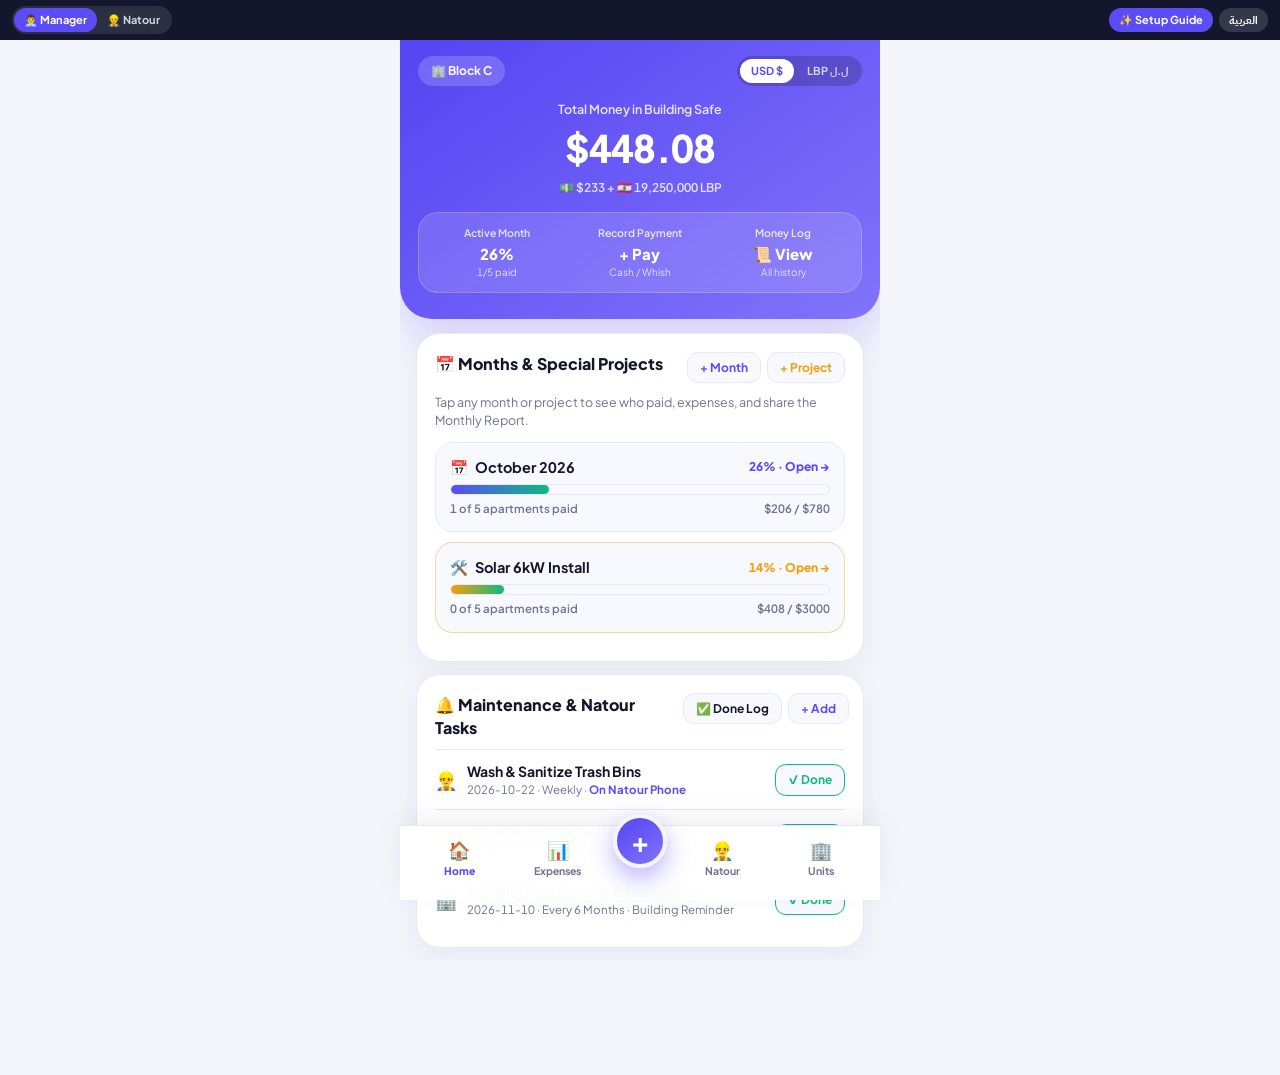
==== commit d2e4fd59: "V12" ====
--- a/index.html
+++ b/index.html
@@ -1,111 +1,141 @@
 <!doctype html>
-<html lang="en" dir="ltr" data-theme="dark">
+<html lang="en" dir="ltr">
 <head>
 <meta charset="utf-8">
 <meta name="viewport" content="width=device-width,initial-scale=1,maximum-scale=1,user-scalable=no,viewport-fit=cover">
-<title>Binayati · بنايتي — V11 Smart Building & Collector Manager</title>
+<title>Binayati · بنايتي — V12 Smart Building Manager</title>
 <link rel="preconnect" href="https://fonts.googleapis.com">
 <link href="https://fonts.googleapis.com/css2?family=IBM+Plex+Sans+Arabic:wght@400;500;600;700&family=Plus+Jakarta+Sans:wght@500;600;700;800&display=swap" rel="stylesheet">
 <style>
 :root {
- --bg: #f2f5f9; --card: #ffffff; --card2: #f8fafc; --ink: #0f172a; --mut: #64748b;
- --line: #e2e8f0; --soft: #e0edff; --acc: #0b6cf0; --ok: #10b981; --okbg: rgba(16,185,129,.12);
- --warn: #f59e0b; --wbg: rgba(245,158,11,.12); --bad: #ef4444; --errbg: rgba(239,68,68,.12);
- --purp: #8b5cf6; --purpbg: rgba(139,92,246,.14);
- --dock: rgba(255,255,255,0.94); --shadow: 0 8px 30px rgba(15,23,42,0.06);
-}
-:root[data-theme="dark"] {
- --bg: #070b12; --card: #111823; --card2: #17202f; --ink: #f8fafc; --mut: #8b9bb4;
- --line: #1e293b; --soft: #172554; --acc: #38bdf8; --ok: #34d399; --okbg: rgba(52,211,153,.14);
- --warn: #fbbf24; --wbg: rgba(251,191,36,.14); --bad: #f87171; --errbg: rgba(248,113,113,.15);
- --purp: #a78bfa; --purpbg: rgba(167,139,250,.18);
- --dock: rgba(17,24,35,0.92); --shadow: 0 12px 35px rgba(0,0,0,0.45);
+ --bg: #f4f5fb;
+ --card: #ffffff;
+ --card2: #f8f9fe;
+ --ink: #14172c;
+ --mut: #6e7491;
+ --line: #e6e8f4;
+ --soft: #eeebff;
+ --acc: #5b4cf5;
+ --acc2: #7c6ff9;
+ --hero: linear-gradient(145deg, #5444f2 0%, #6e5ef7 55%, #8273fa 100%);
+ --ok: #10b981;
+ --okbg: rgba(16, 185, 129, 0.12);
+ --warn: #f59e0b;
+ --wbg: rgba(245, 158, 11, 0.12);
+ --bad: #ef4444;
+ --errbg: rgba(239, 68, 68, 0.11);
+ --purp: #7c3aed;
+ --purpbg: rgba(124, 58, 237, 0.11);
+ --shadow: 0 10px 30px rgba(30, 26, 82, 0.06);
+ --shadow-lg: 0 18px 45px rgba(91, 76, 245, 0.22);
 }
 * { box-sizing: border-box; -webkit-tap-highlight-color: transparent; }
 body {
  margin: 0; background: var(--bg); color: var(--ink);
  font: 14.5px/1.45 "Plus Jakarta Sans", "IBM Plex Sans Arabic", system-ui, sans-serif;
- font-variant-numeric: tabular-nums; padding-bottom: 120px; overflow-x: hidden;
+ font-variant-numeric: tabular-nums; padding-bottom: 115px; overflow-x: hidden;
 }
 button, input, select, textarea { font: inherit; color: inherit; }
-button { cursor: pointer; border: 0; border-radius: 12px; font-weight: 700; transition: all .15s ease; }
-button:active { transform: scale(0.97); }
+button { cursor: pointer; border: 0; border-radius: 14px; font-weight: 700; transition: all .16s ease; }
+button:active { transform: scale(0.96); }
 
 /* Simulator Top Bar */
 .sim-strip {
- background: #030712; color: #f8fafc; padding: 6px 12px; font-size: 12px;
+ background: #14172c; color: #ffffff; padding: 6px 12px; font-size: 12px;
  display: flex; align-items: center; justify-content: space-between; gap: 6px;
- position: relative; z-index: 100; border-bottom: 1px solid #1e293b;
-}
-.sim-pills { display: flex; background: #111827; border-radius: 999px; padding: 2px; }
-.sim-pills button { background: transparent; color: #9ca3af; border-radius: 999px; padding: 4px 10px; font-size: 11px; }
-.sim-pills button.on { background: #2563eb; color: #fff; }
-.sim-right { display: flex; gap: 5px; }
-.sim-right button { background: #1f2937; color: #e5e7eb; border-radius: 8px; padding: 4px 8px; font-size: 11px; }
-
-.shell { max-width: 480px; margin: 0 auto; padding-top: 6px; overflow-x: hidden; }
-
-/* In-Flow Clean Navigation Header */
+ position: relative; z-index: 100;
+}
+.sim-pills { display: flex; background: rgba(255,255,255,0.1); border-radius: 999px; padding: 2px; }
+.sim-pills button { background: transparent; color: #cbd5e1; border-radius: 999px; padding: 4px 10px; font-size: 11px; }
+.sim-pills button.on { background: var(--acc); color: #fff; }
+.sim-right { display: flex; gap: 6px; }
+.sim-right button { background: rgba(255,255,255,0.14); color: #fff; border-radius: 999px; padding: 4px 10px; font-size: 11px; }
+
+.shell { max-width: 480px; margin: 0 auto; overflow-x: hidden; }
+
+/* Royal Indigo Hero Wrapper */
+.indigo-hero {
+ background: var(--hero); color: #ffffff;
+ padding: 16px 18px 26px; border-radius: 0 0 32px 32px;
+ box-shadow: var(--shadow-lg); margin-bottom: 14px; position: relative;
+}
+.hero-top {
+ display: flex; align-items: center; justify-content: space-between; gap: 8px; margin-bottom: 14px;
+}
+.hero-pill {
+ background: rgba(255,255,255,0.18); backdrop-filter: blur(8px);
+ color: #fff; padding: 6px 13px; border-radius: 999px; font-size: 12px; font-weight: 700;
+ display: inline-flex; align-items: center; gap: 6px;
+}
+.hero-center { text-align: center; margin: 6px 0 16px; }
+.hero-center .lbl { font-size: 12.5px; opacity: 0.85; font-weight: 600; }
+.hero-center .big-num { font-size: 38px; font-weight: 800; letter-spacing: -0.02em; margin: 2px 0 4px; }
+.hero-center .sub-lbl { font-size: 12px; opacity: 0.82; font-weight: 600; }
+
+.hero-cur-toggle {
+ display: inline-flex; background: rgba(0,0,0,0.18); padding: 3px; border-radius: 999px; gap: 2px;
+}
+.hero-cur-toggle button {
+ background: transparent; color: rgba(255,255,255,0.75); padding: 4px 11px; font-size: 11px; border-radius: 999px;
+}
+.hero-cur-toggle button.on { background: #ffffff; color: var(--acc); }
+
+.hero-stats-grid {
+ display: grid; grid-template-columns: repeat(3, 1fr); gap: 8px;
+ background: rgba(255,255,255,0.13); border: 1px solid rgba(255,255,255,0.2);
+ border-radius: 20px; padding: 12px 10px; text-align: center; backdrop-filter: blur(8px);
+}
+.hero-stats-grid div span { display: block; font-size: 10.5px; opacity: 0.82; font-weight: 600; }
+.hero-stats-grid div b { display: block; font-size: 15px; font-weight: 800; margin-top: 2px; }
+.hero-stats-grid div small { display: block; font-size: 10px; opacity: 0.78; margin-top: 1px; }
+
+/* Standard Page Header (For Non-Home Tabs) */
 header.top-bar {
- padding: 8px 16px 10px; display: flex; align-items: center; justify-content: space-between; gap: 8px;
+ padding: 12px 18px 8px; display: flex; align-items: center; justify-content: space-between; gap: 8px;
 }
 .header-lead { display: flex; align-items: center; gap: 10px; min-width: 0; flex: 1; }
 .btn-back-lead {
- width: 36px; height: 36px; border-radius: 12px; background: var(--card); border: 1px solid var(--line);
+ width: 36px; height: 36px; border-radius: 50%; background: var(--card); border: 1px solid var(--line);
  display: grid; place-items: center; font-size: 20px; line-height: 1; color: var(--acc); flex: none;
  box-shadow: var(--shadow);
 }
 .top-brand { font-size: 11px; font-weight: 800; color: var(--acc); letter-spacing: .06em; text-transform: uppercase; }
 .top-title { font-size: 20px; font-weight: 800; margin: 0; white-space: nowrap; overflow: hidden; text-overflow: ellipsis; }
 .role-badge {
- background: var(--card); border: 1px solid var(--line); color: var(--mut);
- padding: 5px 11px; border-radius: 999px; font-size: 11.5px; font-weight: 700; white-space: nowrap; flex: none;
-}
-
-/* Cards */
+ background: var(--soft); color: var(--acc);
+ padding: 6px 12px; border-radius: 999px; font-size: 11.5px; font-weight: 800; white-space: nowrap; flex: none;
+}
+
+/* White Rounded Cards */
 .card {
  background: var(--card); border: 1px solid var(--line); border-radius: 24px;
- padding: 18px; margin: 10px 16px; box-shadow: var(--shadow); position: relative; max-width: 100%;
+ padding: 18px; margin: 12px 16px; box-shadow: var(--shadow); position: relative; max-width: 100%;
 }
 .card-h { display: flex; justify-content: space-between; align-items: flex-start; gap: 8px; margin-bottom: 10px; }
-.card-h h2 { margin: 0; font-size: 16px; font-weight: 800; }
+.card-h h2 { margin: 0; font-size: 16px; font-weight: 800; color: var(--ink); }
 .subtext { color: var(--mut); font-size: 12.5px; margin: 0 0 12px; line-height: 1.45; }
-
-/* Currency Switcher & Balances */
-.cur-switch {
- display: inline-flex; align-items: center; background: var(--card2);
- border: 1px solid var(--line); border-radius: 999px; padding: 3px; gap: 2px;
-}
-.cur-switch button {
- padding: 4px 11px; border-radius: 999px; background: transparent;
- color: var(--mut); font-size: 11.5px; font-weight: 800;
-}
-.cur-switch button.on { background: var(--acc); color: #070b12; }
-
-.big-balance { font-size: 30px; font-weight: 800; letter-spacing: -0.02em; margin: 4px 0 14px; }
-.big-balance small { font-size: 13px; color: var(--mut); font-weight: 600; }
 
 .drawer-row { display: grid; grid-template-columns: 1fr 1fr; gap: 10px; }
 .drawer-box {
- background: var(--card2); border: 1px solid var(--line); border-radius: 16px; padding: 11px 13px; min-width: 0;
-}
-.drawer-box span { display: block; font-size: 10.5px; font-weight: 700; color: var(--mut); text-transform: uppercase; }
-.drawer-box b { display: block; font-size: 15.5px; font-weight: 800; margin-top: 3px; }
+ background: var(--card2); border: 1px solid var(--line); border-radius: 18px; padding: 12px 14px; min-width: 0;
+}
+.drawer-box span { display: block; font-size: 11px; font-weight: 700; color: var(--mut); }
+.drawer-box b { display: block; font-size: 16px; font-weight: 800; margin-top: 3px; color: var(--ink); }
 .drawer-box small { display: block; font-size: 11px; color: var(--mut); font-weight: 600; margin-top: 2px; }
 
-/* Month / Cycle Pill Strip */
+/* Month / Project Pill Strip */
 .month-pills {
- display: flex; gap: 6px; overflow-x: auto; scrollbar-width: none; padding: 4px 16px 8px;
+ display: flex; gap: 7px; overflow-x: auto; scrollbar-width: none; padding: 4px 16px 8px;
 }
 .month-pills::-webkit-scrollbar { display: none; }
 .mpill {
  background: var(--card); border: 1px solid var(--line); color: var(--mut);
  padding: 7px 14px; border-radius: 999px; font-size: 12.5px; font-weight: 700; white-space: nowrap;
- display: inline-flex; align-items: center; gap: 5px;
-}
-.mpill.on { background: var(--acc); color: #070b12; border-color: var(--acc); }
+ display: inline-flex; align-items: center; gap: 5px; box-shadow: 0 2px 6px rgba(0,0,0,0.02);
+}
+.mpill.on { background: var(--acc); color: #ffffff; border-color: var(--acc); }
 .mpill.proj { border-color: rgba(245,158,11,.45); }
-.mpill.proj.on { background: var(--warn); color: #070b12; border-color: var(--warn); }
+.mpill.proj.on { background: var(--warn); color: #ffffff; border-color: var(--warn); }
 
 /* Segmented 3-Button Bar */
 .seg-bar {
@@ -113,19 +143,19 @@
  background: var(--card2); padding: 4px; border-radius: 14px; border: 1px solid var(--line); margin-bottom: 12px;
 }
 .seg-bar button {
- background: transparent; color: var(--mut); padding: 7px 4px; font-size: 11.5px;
+ background: transparent; color: var(--mut); padding: 8px 4px; font-size: 12px;
  border-radius: 10px; text-align: center; white-space: nowrap; overflow: hidden; text-overflow: ellipsis;
 }
-.seg-bar button.on { background: var(--acc); color: #070b12; }
+.seg-bar button.on { background: var(--card); color: var(--acc); box-shadow: 0 2px 8px rgba(0,0,0,0.06); }
 
 /* Horizontal Progress Bar */
 .prog-wrap { margin: 8px 0 14px; }
 .prog-top { display: flex; justify-content: space-between; align-items: baseline; margin-bottom: 7px; gap: 8px; flex-wrap: wrap; }
 .prog-top b { font-size: 19px; font-weight: 800; }
-.prog-top span { font-size: 12.5px; font-weight: 700; color: var(--acc); }
+.prog-top span { font-size: 12.5px; font-weight: 800; color: var(--acc); }
 .prog-track {
- height: 12px; width: 100%; background: var(--card2); border: 1px solid var(--line);
- border-radius: 999px; overflow: hidden; padding: 2px;
+ height: 11px; width: 100%; background: var(--card2); border: 1px solid var(--line);
+ border-radius: 999px; overflow: hidden;
 }
 .prog-fill {
  height: 100%; border-radius: 999px;
@@ -134,14 +164,14 @@
 }
 .prog-fill.proj { background: linear-gradient(90deg, var(--warn), var(--ok)); }
 
-/* Cycle Ledger Mini Summary Strip */
+/* Cycle Summary Strip */
 .ledger-strip {
  display: grid; grid-template-columns: repeat(3, 1fr); gap: 8px;
- margin-top: 10px; padding: 10px; background: var(--card2);
+ margin-top: 10px; padding: 11px; background: var(--card2);
  border: 1px solid var(--line); border-radius: 16px; text-align: center;
 }
-.ledger-strip div span { display: block; font-size: 10px; font-weight: 700; color: var(--mut); text-transform: uppercase; }
-.ledger-strip div b { font-size: 13.5px; font-weight: 800; margin-top: 2px; display: block; }
+.ledger-strip div span { display: block; font-size: 10.5px; font-weight: 700; color: var(--mut); }
+.ledger-strip div b { font-size: 14px; font-weight: 800; margin-top: 2px; display: block; }
 
 /* Donut Chart Container */
 .chart-wrap {
@@ -164,8 +194,8 @@
 }
 .corner-menu {
  position: absolute; top: 40px; inset-inline-end: 0; min-width: 215px;
- background: var(--card); border: 1px solid var(--line); border-radius: 16px;
- padding: 6px; box-shadow: 0 14px 35px rgba(0,0,0,0.5); z-index: 120;
+ background: var(--card); border: 1px solid var(--line); border-radius: 18px;
+ padding: 6px; box-shadow: 0 14px 35px rgba(20,23,44,0.16); z-index: 120;
 }
 .corner-menu button {
  width: 100%; background: transparent; color: var(--ink); padding: 9px 12px;
@@ -182,7 +212,7 @@
 }
 .list-row:first-of-type { border-top: 0; }
 .list-row.clickable { cursor: pointer; border-radius: 12px; padding-inline: 6px; margin-inline: -6px; transition: background .15s; }
-.list-row.clickable:hover, .list-row.selected-cat { background: var(--card2); }
+.list-row.clickable:hover, .list-row.selected-cat { background: var(--soft); }
 .list-left { display: flex; align-items: center; gap: 10px; min-width: 0; flex: 1; }
 .single-line-name {
  white-space: nowrap; overflow: hidden; text-overflow: ellipsis;
@@ -203,7 +233,7 @@
 }
 
 .badge-code {
- background: var(--card2); border: 1px solid var(--line); color: var(--acc);
+ background: var(--soft); color: var(--acc);
  font-weight: 800; font-size: 12px; padding: 5px 9px; border-radius: 10px; flex: none;
 }
 .badge-lang {
@@ -218,7 +248,7 @@
 
 .btn-edit {
  background: var(--card2); border: 1px solid var(--line); color: var(--ink);
- padding: 6px 11px; border-radius: 10px; font-size: 12px; display: inline-flex; align-items: center; gap: 4px; flex: none;
+ padding: 6px 12px; border-radius: 11px; font-size: 12px; display: inline-flex; align-items: center; gap: 4px; flex: none;
 }
 
 /* Expense Category Rows */
@@ -230,7 +260,7 @@
 .cat-top { display: flex; justify-content: space-between; align-items: baseline; margin-bottom: 4px; }
 .cat-top b { font-size: 14px; font-weight: 700; }
 .cat-top span { font-size: 13.5px; font-weight: 800; }
-.cat-bar { height: 5px; background: var(--card2); border-radius: 999px; overflow: hidden; }
+.cat-bar { height: 6px; background: var(--card2); border-radius: 999px; overflow: hidden; }
 .cat-bar i { display: block; height: 100%; border-radius: 999px; }
 
 /* WhatsApp Full-Size Template Editor & Live Preview */
@@ -241,56 +271,58 @@
 }
 .wa-textarea.expanded { min-height: 240px; }
 .wa-preview-box {
- background: #0b141a; border: 1px solid #1f2c34; border-radius: 18px; padding: 12px; margin-top: 10px;
+ background: #e5ddd5; border: 1px solid #d4ccc3; border-radius: 18px; padding: 12px; margin-top: 10px;
  max-width: 100%; overflow: hidden;
 }
 .wa-bubble {
- background: #005c4b; color: #e9edef; border-radius: 14px 14px 4px 14px;
+ background: #dcf8c6; color: #111b21; border-radius: 14px 14px 4px 14px;
  padding: 12px 14px; font-size: 13px; line-height: 1.5; white-space: pre-wrap;
  overflow-wrap: break-word; word-break: break-word; max-width: 100%;
- box-shadow: 0 2px 6px rgba(0,0,0,0.25);
-}
-.wa-bubble strong { font-weight: 800; color: #ffffff; }
-
-/* Floating Bottom Dock */
+ box-shadow: 0 2px 5px rgba(0,0,0,0.08);
+}
+.wa-bubble strong { font-weight: 800; color: #000000; }
+
+/* Docked Bottom Navigation with Centered Indigo + Button */
 nav.bottom-dock {
- position: fixed; bottom: 12px; left: 50%; transform: translateX(-50%);
- width: calc(100% - 24px); max-width: 440px; background: var(--dock);
+ position: fixed; bottom: 0; left: 50%; transform: translateX(-50%);
+ width: 100%; max-width: 480px; background: rgba(255,255,255,0.96);
  backdrop-filter: blur(16px); -webkit-backdrop-filter: blur(16px);
- border: 1px solid var(--line); border-radius: 999px; padding: 5px;
+ border-top: 1px solid var(--line); padding: 6px 10px 14px;
  display: flex; justify-content: space-around; align-items: center;
- z-index: 90; box-shadow: 0 12px 32px rgba(0,0,0,0.35);
-}
-nav.bottom-dock button {
- flex: 1; background: transparent; color: var(--mut); border-radius: 999px;
- padding: 7px 4px; display: flex; flex-direction: column; align-items: center; gap: 2px;
+ z-index: 90; box-shadow: 0 -8px 28px rgba(20,23,44,0.06);
+}
+nav.bottom-dock button.nav-tab {
+ flex: 1; background: transparent; color: var(--mut); border-radius: 14px;
+ padding: 6px 4px; display: flex; flex-direction: column; align-items: center; gap: 3px;
  font-size: 10.5px; font-weight: 700;
 }
-nav.bottom-dock button .ico { font-size: 17px; line-height: 1.1; }
-nav.bottom-dock button.on { background: rgba(56, 189, 248, 0.15); color: var(--acc); }
-
-/* Multi-Action Floating + Button & Speed-Dial Menu */
+nav.bottom-dock button.nav-tab .ico { font-size: 18px; line-height: 1.1; }
+nav.bottom-dock button.nav-tab.on { color: var(--acc); font-weight: 800; }
+
+.dock-plus-wrap {
+ position: relative; top: -18px; flex: none; padding: 0 6px;
+}
 .fab {
- position: fixed; bottom: 82px; inset-inline-end: max(20px, calc(50% - 220px));
- width: 52px; height: 52px; border-radius: 50%; background: var(--acc);
- color: #070b12; font-size: 26px; font-weight: 800; display: grid; place-items: center;
- box-shadow: 0 8px 25px rgba(56,189,248,0.45); z-index: 135; transition: transform .2s ease;
-}
-.fab.open { transform: rotate(45deg); background: var(--bad); color: #fff; }
+ width: 54px; height: 54px; border-radius: 50%; background: var(--hero);
+ color: #ffffff; font-size: 28px; font-weight: 700; display: grid; place-items: center;
+ box-shadow: 0 10px 24px rgba(91, 76, 245, 0.42); border: 4px solid var(--bg);
+ transition: transform .2s ease;
+}
+.fab.open { transform: rotate(45deg); background: var(--bad); }
 
 .fab-menu {
- position: fixed; bottom: 144px; inset-inline-end: max(18px, calc(50% - 220px));
- width: 265px; background: var(--card); border: 1px solid var(--line);
- border-radius: 22px; padding: 8px; box-shadow: 0 18px 45px rgba(0,0,0,0.55);
- z-index: 134; display: none; flex-direction: column; gap: 5px;
+ position: fixed; bottom: 88px; left: 50%; transform: translateX(-50%);
+ width: calc(100% - 32px); max-width: 380px; background: var(--card); border: 1px solid var(--line);
+ border-radius: 24px; padding: 10px; box-shadow: 0 20px 50px rgba(20,23,44,0.22);
+ z-index: 134; display: none; flex-direction: column; gap: 6px;
 }
 .fab-menu.open { display: flex; }
 .fab-menu button {
- width: 100%; background: var(--card2); color: var(--ink); padding: 11px 13px;
- border-radius: 14px; font-size: 13px; font-weight: 700; text-align: start;
- display: flex; align-items: center; gap: 10px; border: 1px solid var(--line);
-}
-.fab-menu button:hover { border-color: var(--acc); }
+ width: 100%; background: var(--card2); color: var(--ink); padding: 11px 14px;
+ border-radius: 16px; font-size: 13px; font-weight: 700; text-align: start;
+ display: flex; align-items: center; gap: 11px; border: 1px solid var(--line);
+}
+.fab-menu button:hover { border-color: var(--acc); background: var(--soft); }
 
 /* Natour Collector Apartment Cards */
 .apt-card { padding: 14px 15px; background: var(--card); border-bottom: 1px solid var(--line); }
@@ -321,10 +353,10 @@
 }
 .chip.mgr-paid::before { content: "✓"; font-weight: 900; }
 .chip.pass-through {
- border-style: dashed; border-color: rgba(245,158,11,.55);
+ border-style: dashed; border-color: rgba(245,158,11,.6);
 }
 .chip.pass-through.ticked {
- background: var(--wbg); border-style: solid; border-color: var(--warn); color: var(--warn);
+ background: var(--wbg); border-style: solid; border-color: var(--warn); color: #b45309;
 }
 .wa-btn {
  height: 32px; padding: 0 10px; border-radius: 10px; background: var(--card2);
@@ -333,11 +365,12 @@
 }
 .wa-btn.receipt { background: var(--okbg); border-color: var(--ok); color: var(--ok); }
 
-/* Forms & Modals (Zero Horizontal Overflow!) */
+/* Forms & Modals */
 input[type="text"], input[type="number"], input[type="date"], select, textarea {
  width: 100%; max-width: 100%; min-width: 0; background: var(--card2); border: 1.5px solid var(--line);
- border-radius: 12px; padding: 9px 11px; font-size: 13.5px; font-weight: 600;
-}
+ border-radius: 13px; padding: 10px 12px; font-size: 13.5px; font-weight: 600; color: var(--ink);
+}
+input:focus, select:focus, textarea:focus { outline: none; border-color: var(--acc); background: #fff; }
 .form-row { display: flex; gap: 8px; align-items: center; width: 100%; }
 .form-row > * { min-width: 0; }
 .amt-cur-grid {
@@ -351,65 +384,108 @@
 .btn-del { background: var(--errbg); color: var(--bad); padding: 7px 11px; border-radius: 10px; flex: none; }
 
 .modal-bg {
- position: fixed; inset: 0; background: rgba(0,0,0,0.74); backdrop-filter: blur(5px);
+ position: fixed; inset: 0; background: rgba(20, 23, 44, 0.55); backdrop-filter: blur(5px);
  z-index: 200; display: none; align-items: center; justify-content: center; padding: 14px;
 }
 .modal-card {
- background: var(--card); border: 1px solid var(--line); border-radius: 26px;
- width: 100%; max-width: 440px; max-height: 88vh; overflow-y: auto; overflow-x: hidden; padding: 20px;
- box-shadow: 0 20px 50px rgba(0,0,0,0.5);
-}
-.modal-card h3 { margin: 0 0 6px; font-size: 18px; font-weight: 800; }
-
+ background: var(--card); border: 1px solid var(--line); border-radius: 28px;
+ width: 100%; max-width: 440px; max-height: 90vh; overflow-y: auto; overflow-x: hidden; padding: 22px;
+ box-shadow: 0 24px 60px rgba(20, 23, 44, 0.25);
+}
+.modal-card h3 { margin: 0 0 6px; font-size: 19px; font-weight: 800; }
+
+/* Illustrated Onboarding Styles */
+.ob-hero-title {
+ font-size: 25px; font-weight: 800; line-height: 1.22; text-align: center; margin: 4px 0 6px; color: var(--ink);
+}
+.ob-hero-title span { color: var(--acc); display: block; }
+.ob-illus-box {
+ height: 155px; display: flex; align-items: center; justify-content: center; margin: 8px 0 14px;
+ background: radial-gradient(circle, var(--soft) 0%, rgba(255,255,255,0) 72%);
+ animation: floatY 3.2s ease-in-out infinite;
+}
+@keyframes floatY {
+ 0%, 100% { transform: translateY(0px); }
+ 50% { transform: translateY(-6px); }
+}
+.ob-pill-btn {
+ width: 100%; padding: 14px 20px; border-radius: 999px; background: var(--acc);
+ color: #ffffff; font-size: 15px; font-weight: 800; box-shadow: 0 8px 22px rgba(91, 76, 245, 0.32);
+}
 .choice-card {
- border: 1.5px solid var(--line); background: var(--card2); border-radius: 16px;
+ border: 1.5px solid var(--line); background: var(--card2); border-radius: 18px;
  padding: 12px 14px; margin-bottom: 8px; cursor: pointer; display: flex; align-items: center; gap: 12px;
-}
-.choice-card.on { border-color: var(--acc); background: rgba(56,189,248,0.1); }
-
-.step-dots { display: flex; gap: 6px; margin-bottom: 14px; }
-.step-dot { height: 6px; flex: 1; border-radius: 999px; background: var(--line); }
+ transition: all .15s ease;
+}
+.choice-card.on { border-color: var(--acc); background: var(--soft); }
+
+.step-dots { display: flex; gap: 5px; margin-bottom: 14px; }
+.step-dot { height: 6px; flex: 1; border-radius: 999px; background: var(--line); transition: background .25s; }
 .step-dot.on { background: var(--acc); }
+
+/* Mini Phone Mockup inside Onboarding Step 7 */
+.mini-phone {
+ border: 3px solid #1e293b; border-radius: 22px; background: #f8fafc;
+ padding: 10px 12px; margin: 10px 0 14px; box-shadow: 0 8px 25px rgba(0,0,0,0.08);
+}
+.mini-phone-notch {
+ width: 60px; height: 5px; background: #cbd5e1; border-radius: 999px; margin: 0 auto 8px;
+}
+
+/* Monthly Report / Shareable Sheet Styles */
+.report-sheet {
+ background: #ffffff; border: 2px solid var(--line); border-radius: 20px; padding: 16px; margin: 10px 0 14px;
+}
+.report-hdr {
+ background: var(--hero); color: #fff; border-radius: 14px; padding: 14px; margin-bottom: 12px;
+ display: flex; justify-content: space-between; align-items: center;
+}
 
 .pin-box {
  font-family: ui-monospace, monospace; font-size: 19px; font-weight: 800;
- letter-spacing: 3px; color: var(--acc); background: var(--card2);
+ letter-spacing: 3px; color: var(--acc); background: var(--soft);
  padding: 6px 10px; border-radius: 10px; border: 1px dashed var(--acc); text-align: center;
 }
 
 #toast {
  position: fixed; top: 46px; left: 50%; transform: translateX(-50%) translateY(-20px);
- background: #0f172a; color: #fff; padding: 10px 16px; border-radius: 999px;
+ background: #14172c; color: #fff; padding: 10px 18px; border-radius: 999px;
  font-size: 13px; font-weight: 700; z-index: 300; opacity: 0; pointer-events: none;
- transition: all .25s ease; border: 1px solid #334155; box-shadow: 0 10px 25px rgba(0,0,0,.4);
+ transition: all .25s ease; box-shadow: 0 10px 25px rgba(20,23,44,.25);
 }
 #toast.pop { opacity: 1; transform: translateX(-50%) translateY(0); }
+
+@media print {
+ .sim-strip, nav.bottom-dock, .fab-menu, .no-print { display: none !important; }
+ body { background: #fff; padding: 0; }
+ .modal-bg { position: static; background: #fff; padding: 0; display: block !important; }
+ .modal-card { max-width: 100%; max-height: none; box-shadow: none; border: 0; padding: 0; }
+}
 </style>
 </head>
 <body onclick="closeAllPopovers()">
 
-<!-- TOP DEV SIMULATOR BAR -->
+<!-- TOP SIMULATOR BAR -->
 <div class="sim-strip">
  <div class="sim-pills">
  <button id="sim-mgr" class="on" onclick="setRole('mgr')">👨‍💼 Manager</button>
  <button id="sim-col" onclick="setRole('col')">👷‍♂️ Natour</button>
  </div>
  <div class="sim-right">
- <button onclick="openOnboarding(1)" id="btn-ob-sim">✨ First-Time UX</button>
+ <button onclick="openOnboarding(1)" id="btn-ob-sim" style="background:var(--acc)">✨ Setup Guide</button>
  <button id="btn-lang" onclick="toggleLang()">العربية</button>
- <button onclick="toggleTheme()">◐</button>
  </div>
 </div>
 
 <div id="toast">🔔 <span id="toast-msg"></span></div>
 
 <div class="shell">
- <header class="top-bar">
+ <header class="top-bar" id="std-top-bar" style="display:none">
  <div class="header-lead">
  <button class="btn-back-lead" id="hdr-back-btn" style="display:none" onclick="goBackLead()">‹</button>
  <div style="min-width:0">
  <div class="top-brand" id="hdr-brand">💧 BINAYATI · بنايتي</div>
- <h1 class="top-title" id="hdr-title">Overview</h1>
+ <h1 class="top-title" id="hdr-title">Home</h1>
  </div>
  </div>
  <div id="hdr-right"></div>
@@ -421,40 +497,42 @@
 <!-- MULTI-ACTION FLOATING + SPEED DIAL MENU (Manager Only) -->
 <div class="fab-menu" id="fab-menu" onclick="event.stopPropagation()">
  <button onclick="closeAllPopovers();openDirectPayModal()">
- <span style="font-size:18px">💵</span>
- <div><b id="fm-pay">Register Direct Payment</b><div style="font-size:11px;color:var(--mut)" id="fm-pay-sub">Cash to Manager, Whish, OMT or Bank</div></div>
+ <span style="font-size:20px">💵</span>
+ <div><b id="fm-pay">Record Resident Payment</b><div style="font-size:11px;color:var(--mut)" id="fm-pay-sub">Cash to Manager, Whish, OMT or Bank</div></div>
  </button>
  <button onclick="closeAllPopovers();openExpenseModal(-1)">
- <span style="font-size:18px">🧾</span>
- <div><b id="fm-exp">Add Expense / Bill</b><div style="font-size:11px;color:var(--mut)" id="fm-exp-sub">Paid by Manager OR assign to Natour cash</div></div>
+ <span style="font-size:20px">🧾</span>
+ <div><b id="fm-exp">Add Building Bill / Expense</b><div style="font-size:11px;color:var(--mut)" id="fm-exp-sub">Paid by Manager OR paid by Natour</div></div>
  </button>
  <button onclick="closeAllPopovers();openNewCycleModal('month')">
- <span style="font-size:18px">📅</span>
- <div><b id="fm-mon">New Monthly Cycle</b><div style="font-size:11px;color:var(--mut)" id="fm-mon-sub">Pick Month & Year from dropdown</div></div>
+ <span style="font-size:20px">📅</span>
+ <div><b id="fm-mon">Start New Month</b><div style="font-size:11px;color:var(--mut)" id="fm-mon-sub">Pick Month & Year from dropdown</div></div>
  </button>
  <button onclick="closeAllPopovers();openNewCycleModal('project')">
- <span style="font-size:18px">🛠️</span>
- <div><b id="fm-prj">New Special Project</b><div style="font-size:11px;color:var(--mut)" id="fm-prj-sub">Budget goal, down payment & installments</div></div>
+ <span style="font-size:20px">🛠️</span>
+ <div><b id="fm-prj">Start Special Project</b><div style="font-size:11px;color:var(--mut)" id="fm-prj-sub">Solar, Elevator, Paint with installments</div></div>
  </button>
  <button onclick="closeAllPopovers();openReminderModal()">
- <span style="font-size:18px">🔔</span>
- <div><b id="fm-tsk">New Maintenance Task</b><div style="font-size:11px;color:var(--mut)" id="fm-tsk-sub">Schedule & assign to Natour checklist</div></div>
+ <span style="font-size:20px">🔔</span>
+ <div><b id="fm-tsk">Add Maintenance Reminder</b><div style="font-size:11px;color:var(--mut)" id="fm-tsk-sub">For Building or Natour checklist</div></div>
  </button>
 </div>
-<button class="fab" id="fab-add" onclick="event.stopPropagation();toggleFabMenu()" title="Quick Actions">+</button>
-
-<!-- FLOATING BOTTOM NAVIGATION DOCK (4 Clean Bilingual Tabs) -->
+
+<!-- DOCKED BOTTOM BAR WITH CENTERED INDIGO + BUTTON -->
 <nav class="bottom-dock" id="mgr-dock">
- <button data-tab="dash" class="on" onclick="CYCLE_DETAIL_MODE=false;setTab('dash')">
- <span class="ico">📊</span><span id="nav-dash">Overview</span>
+ <button class="nav-tab on" data-tab="dash" onclick="CYCLE_DETAIL_MODE=false;setTab('dash')">
+ <span class="ico">🏠</span><span id="nav-dash">Home</span>
  </button>
- <button data-tab="expenses" onclick="setTab('expenses')">
- <span class="ico">🍩</span><span id="nav-exp">Expenses</span>
+ <button class="nav-tab" data-tab="expenses" onclick="setTab('expenses')">
+ <span class="ico">📊</span><span id="nav-exp">Expenses</span>
  </button>
- <button data-tab="natour" onclick="setTab('natour')">
+ <div class="dock-plus-wrap">
+ <button class="fab" id="fab-add" onclick="event.stopPropagation();toggleFabMenu()" title="Quick Actions">+</button>
+ </div>
+ <button class="nav-tab" data-tab="natour" onclick="setTab('natour')">
  <span class="ico">👷‍♂️</span><span id="nav-nat">Natour</span>
  </button>
- <button data-tab="dir" onclick="setTab('dir')">
+ <button class="nav-tab" data-tab="dir" onclick="setTab('dir')">
  <span class="ico">🏢</span><span id="nav-dir">Units</span>
  </button>
 </nav>
@@ -463,6 +541,7 @@
  MODALS
  ========================================================================== -->
 <div class="modal-bg" id="onboard-modal"><div class="modal-card" id="onboard-content"></div></div>
+<div class="modal-bg" id="report-modal"><div class="modal-card" id="report-content"></div></div>
 <div class="modal-bg" id="new-cycle-modal"><div class="modal-card" id="new-cycle-content"></div></div>
 <div class="modal-bg" id="direct-pay-modal"><div class="modal-card" id="direct-pay-content"></div></div>
 <div class="modal-bg" id="supplier-modal"><div class="modal-card" id="supplier-content"></div></div>
@@ -477,17 +556,17 @@
  <select id="cm-preset" style="margin-top:4px" onchange="applyChargePreset(this.value)"></select>
  </div>
  <div class="two-col-grid" style="margin-bottom:10px">
- <div><label style="font-size:12px;color:var(--mut)">English Label</label><input type="text" id="cm-en" style="margin-top:4px"></div>
+ <div><label style="font-size:12px;color:var(--mut)">English Name</label><input type="text" id="cm-en" style="margin-top:4px"></div>
  <div><label style="font-size:12px;color:var(--mut)">الاسم بالعربية</label><input type="text" dir="rtl" id="cm-ar" style="margin-top:4px"></div>
  </div>
  <div class="amt-cur-grid" style="margin-bottom:12px" id="cm-amt-row">
- <div><label style="font-size:12px;color:var(--mut)">Amount per Unit</label><input type="number" id="cm-amt" style="margin-top:4px"></div>
+ <div><label style="font-size:12px;color:var(--mut)">Amount per Apartment</label><input type="number" id="cm-amt" style="margin-top:4px"></div>
  <div><label style="font-size:12px;color:var(--mut)">Currency</label><select id="cm-cur" style="margin-top:4px"><option value="USD">USD ($)</option><option value="LBP">LBP (ل.ل.)</option></select></div>
  </div>
  <div id="cm-apts-box" style="display:none;margin-bottom:12px;max-height:220px;overflow-y:auto;padding:10px;background:var(--card2);border-radius:14px"></div>
  <div class="form-row">
  <button id="cm-del-btn" class="btn-del" style="display:none" onclick="deleteCurrentCharge()">Delete</button>
- <button style="flex:1;padding:12px;background:var(--acc);color:#070b12" onclick="saveChargeModal()">Save Charge</button>
+ <button style="flex:1;padding:12px;background:var(--acc);color:#fff" onclick="saveChargeModal()">Save</button>
  </div>
  </div>
 </div>
@@ -495,9 +574,9 @@
 <!-- MODAL: ADD / EDIT UNIT -->
 <div class="modal-bg" id="unit-modal">
  <div class="modal-card">
- <div class="card-h"><h3 id="um-title">Edit Unit</h3><button class="btn-del" onclick="closeModal('unit-modal')">✕</button></div>
+ <div class="card-h"><h3 id="um-title">Edit Apartment</h3><button class="btn-del" onclick="closeModal('unit-modal')">✕</button></div>
  <div class="amt-cur-grid" style="grid-template-columns:110px 1fr;margin-bottom:10px">
- <div><label style="font-size:12px;color:var(--mut)">Unit / Floor</label><input type="text" id="um-code" placeholder="e.g. 2B" style="margin-top:4px;font-weight:800"></div>
+ <div><label style="font-size:12px;color:var(--mut)">Apt / Floor</label><input type="text" id="um-code" placeholder="e.g. 2B" style="margin-top:4px;font-weight:800"></div>
  <div><label style="font-size:12px;color:var(--mut)">WhatsApp Phone</label><input type="text" id="um-ph" placeholder="9613..." style="margin-top:4px"></div>
  </div>
  <div class="two-col-grid" style="margin-bottom:10px">
@@ -505,7 +584,7 @@
  <div><label style="font-size:12px;color:var(--mut)">الاسم بالعربية</label><input type="text" dir="rtl" id="um-ar" style="margin-top:4px"></div>
  </div>
  <div style="margin-bottom:16px">
- <label style="font-size:12px;color:var(--mut)">WhatsApp Message Language</label>
+ <label style="font-size:12px;color:var(--mut)">WhatsApp Language for this Resident</label>
  <select id="um-lang" style="margin-top:4px">
  <option value="both">🌐 Bilingual (Arabic + English)</option>
  <option value="ar">🇱🇧 Arabic Only (العربية فقط)</option>
@@ -514,23 +593,23 @@
  </div>
  <div class="form-row">
  <button id="um-del-btn" class="btn-del" style="display:none" onclick="deleteUnitModal()">Delete</button>
- <button style="flex:1;padding:12px;background:var(--acc);color:#070b12" onclick="saveUnitModal()">Save Unit</button>
+ <button style="flex:1;padding:12px;background:var(--acc);color:#fff" onclick="saveUnitModal()">Save Apartment</button>
  </div>
  </div>
 </div>
 
-<!-- MODAL: UPGRADED EXPENSE LOGGER (Paid by Manager vs. Assigned to Natour to Pay from Cash!) -->
+<!-- MODAL: EXPENSE LOGGER -->
 <div class="modal-bg" id="exp-modal">
  <div class="modal-card">
- <div class="card-h"><h3 id="ex-modal-title">Record Expense / Bill</h3><button class="btn-del" onclick="closeModal('exp-modal')">✕</button></div>
+ <div class="card-h"><h3 id="ex-modal-title">Add Building Bill / Expense</h3><button class="btn-del" onclick="closeModal('exp-modal')">✕</button></div>
 
  <div class="two-col-grid" style="margin-bottom:10px">
  <div>
- <label style="font-size:11.5px;color:var(--mut)">Expense Date</label>
+ <label style="font-size:11.5px;color:var(--mut)">Date</label>
  <input type="date" id="ex-date" value="2026-10-20" style="margin-top:4px">
  </div>
  <div>
- <label style="font-size:11.5px;color:var(--mut)">Cycle / Project</label>
+ <label style="font-size:11.5px;color:var(--mut)">Month / Project</label>
  <select id="ex-cycle" style="margin-top:4px" onchange="populateExpensePresets()"></select>
  </div>
  </div>
@@ -538,9 +617,9 @@
  <div style="margin-bottom:10px">
  <label style="font-size:11.5px;color:var(--mut)">Who pays this bill?</label>
  <select id="ex-payer" style="margin-top:4px">
- <option value="mgr">👨‍💼 Paid Directly by Manager (From Building Treasury)</option>
- <option value="natour_pending">👷‍♂️ Assign to Natour to Pay from Collected Cash (فواتير يدفعها الناطور)</option>
- <option value="natour_paid">✓ Already Paid by Natour from Collected Cash (دفعها الناطور من الصندوق)</option>
+ <option value="mgr">👨‍💼 Paid by Manager (From Building Safe)</option>
+ <option value="natour_pending">👷‍♂️ Send to Natour to Pay from His Cash (فواتير يدفعها الناطور)</option>
+ <option value="natour_paid">✓ Already Paid by Natour from His Cash (دفعها الناطور)</option>
  </select>
  </div>
 
@@ -551,10 +630,10 @@
  <option value="gen">⚡ Generator & Fuel</option>
  <option value="elev">🛗 Elevator</option>
  <option value="water">💧 Water Bill</option>
- <option value="clean">🧹 Cleaning & Supplies</option>
- <option value="light">💡 Lighting & Bulbs</option>
- <option value="repair">🔧 Repairs & Labor</option>
- <option value="solar">☀️ Solar & Project</option>
+ <option value="clean">🧹 Cleaning</option>
+ <option value="light">💡 Lighting</option>
+ <option value="repair">🔧 Repairs</option>
+ <option value="solar">☀️ Solar / Project</option>
  </select>
  </div>
  <div>
@@ -564,7 +643,7 @@
  </div>
 
  <div style="margin-bottom:10px">
- <label style="font-size:11.5px;color:var(--mut)">Description (EN / AR)</label>
+ <label style="font-size:11.5px;color:var(--mut)">Bill Description</label>
  <input type="text" id="ex-desc" placeholder="e.g. Water Collector Bill · فاتورة جابي المياه" style="margin-top:4px">
  </div>
 
@@ -584,18 +663,18 @@
 
  <div class="two-col-grid" style="margin-bottom:14px">
  <div>
- <label style="font-size:11.5px;color:var(--mut)">Invoice / Receipt #</label>
+ <label style="font-size:11.5px;color:var(--mut)">Invoice # (Optional)</label>
  <input type="text" id="ex-ref" placeholder="e.g. INV-402" style="margin-top:4px">
  </div>
  <div>
- <label style="font-size:11.5px;color:var(--mut)">Extra Notes (Optional)</label>
- <input type="text" id="ex-notes" placeholder="Vendor, warranty..." style="margin-top:4px">
+ <label style="font-size:11.5px;color:var(--mut)">Extra Note (Optional)</label>
+ <input type="text" id="ex-notes" placeholder="Vendor, details..." style="margin-top:4px">
  </div>
  </div>
 
  <div class="form-row">
  <button id="ex-del-btn" class="btn-del" style="display:none" onclick="deleteExpenseFromModal()">🗑️ Delete</button>
- <button style="flex:1;padding:12px;background:var(--bad);color:#fff" id="ex-save-btn" onclick="saveCategorizedExpense()">Save Expense / Bill</button>
+ <button style="flex:1;padding:13px;background:var(--acc);color:#fff" id="ex-save-btn" onclick="saveCategorizedExpense()">Save Bill / Expense</button>
  </div>
  </div>
 </div>
@@ -603,64 +682,64 @@
 <!-- MODAL: ADD MAINTENANCE REMINDER -->
 <div class="modal-bg" id="rem-modal">
  <div class="modal-card">
- <div class="card-h"><h3>🔔 Schedule Maintenance & Tasks</h3><button class="btn-del" onclick="closeModal('rem-modal')">✕</button></div>
+ <div class="card-h"><h3>🔔 Add Maintenance Reminder</h3><button class="btn-del" onclick="closeModal('rem-modal')">✕</button></div>
  <div style="margin-bottom:10px">
- <label style="font-size:12px;color:var(--mut)">Task Preset or Custom</label>
+ <label style="font-size:12px;color:var(--mut)">Choose a Common Task or Type Custom</label>
  <select id="rm-preset" onchange="applyReminderPreset(this.value)" style="margin-top:4px">
- <option value="custom">✍️ Custom Task (Type name below) · مهمة مخصصة</option>
- <option value="Elevator Safety Inspection|فحص وصيانة المصعد">🛗 Elevator Safety Inspection · فحص المصعد</option>
- <option value="Generator Oil & Filter Change|تغيير زيت وفلتر المولد">⚡ Generator Oil & Filter Change · غيار زيت المولد</option>
- <option value="Solar Panels Dust Cleaning|تنظيف ألواح الطاقة الشمسية">☀️ Solar Panels Dust Cleaning · تنظيف ألواح الطاقة</option>
- <option value="Water Tank Cleaning|تنظيف خزانات المياه">💧 Water Tank Cleaning · تنظيف خزانات المياه</option>
- <option value="Fire Extinguisher Inspection|فحص طفايات الحريق السنوي">🧯 Fire Extinguisher Inspection · فحص طفايات الحريق</option>
+ <option value="custom">✍️ Custom Reminder (Type below) · تذكير مخصص</option>
+ <optgroup label="🏢 Building Reminders (For Manager)">
+ <option value="mgr|Pest Control & Fumigation|رش مبيدات وحشرات للبناية|Every 6 Months">🐜 Pest Control & Fumigation · رش مبيدات وحشرات</option>
+ <option value="mgr|Elevator Safety Inspection|فحص وصيانة المصعد الشهرية|Monthly">🛗 Elevator Safety Inspection · فحص المصعد</option>
+ <option value="mgr|Generator Oil & Filter Change|تغيير زيت وفلتر المولد|Monthly">⚡ Generator Oil & Filter Change · غيار زيت المولد</option>
+ <option value="mgr|Roof Water Tank Cleaning|تنظيف خزانات المياه|Every 6 Months">💧 Roof Water Tank Cleaning · تنظيف خزانات المياه</option>
+ <option value="mgr|Fire Extinguisher Annual Check|فحص طفايات الحريق السنوي|Yearly">🧯 Fire Extinguisher Annual Check · فحص طفايات الحريق</option>
+ </optgroup>
+ <optgroup label="👷‍♂️ Natour Tasks (Sent to Natour Phone)">
+ <option value="nat|Wash & Sanitize Trash Bins|غسيل مستوعبات النفايات والمدخل|Weekly">🗑️ Wash & Sanitize Trash Bins · غسيل مستوعبات النفايات</option>
+ <option value="nat|Wipe Dust off Solar Panels|تنظيف ألواح الطاقة الشمسية|Monthly">☀️ Wipe Dust off Solar Panels · تنظيف ألواح الطاقة</option>
+ <option value="nat|Clear Roof & Balcony Drains|تنظيف مصارف مياه الأمطار|Every 6 Months">🌧️ Clear Roof & Balcony Drains · تنظيف مصارف الأمطار</option>
+ <option value="nat|Check Generator Diesel Level|فحص مستوى مازوت المولد|Weekly">⛽ Check Generator Diesel Level · فحص مستوى المازوت</option>
+ </optgroup>
  </select>
  </div>
  <div class="two-col-grid" style="margin-bottom:10px">
- <div><label style="font-size:12px;color:var(--mut)">Task Name (EN)</label><input type="text" id="rm-en" placeholder="e.g. Check Roof Drain" style="margin-top:4px"></div>
- <div><label style="font-size:12px;color:var(--mut)">المهمة (AR)</label><input type="text" dir="rtl" id="rm-ar" placeholder="فحص مصارف السطح" style="margin-top:4px"></div>
+ <div><label style="font-size:12px;color:var(--mut)">Task Name (EN)</label><input type="text" id="rm-en" placeholder="e.g. Pest Control" style="margin-top:4px"></div>
+ <div><label style="font-size:12px;color:var(--mut)">المهمة (AR)</label><input type="text" dir="rtl" id="rm-ar" placeholder="رش مبيدات" style="margin-top:4px"></div>
  </div>
  <div class="two-col-grid" style="margin-bottom:10px">
  <div><label style="font-size:12px;color:var(--mut)">Due Date</label><input type="date" id="rm-date" value="2026-10-25" style="margin-top:4px"></div>
- <div><label style="font-size:12px;color:var(--mut)">Repeat Cycle</label>
+ <div><label style="font-size:12px;color:var(--mut)">How Often?</label>
  <select id="rm-freq" style="margin-top:4px" onchange="document.getElementById('rm-custom-freq-box').style.display=(this.value==='custom'?'block':'none')">
- <option value="Monthly">Monthly · شهري</option>
+ <option value="Weekly">Weekly · أسبوعي</option>
+ <option value="Monthly" selected>Monthly · شهري</option>
  <option value="Every 3 Months">Every 3 Months · كل 3 أشهر</option>
  <option value="Every 6 Months">Every 6 Months · كل 6 أشهر</option>
  <option value="Yearly">Yearly · سنوي</option>
  <option value="Once">One-Time · مرة واحدة</option>
- <option value="custom">✍️ Custom Repeat... · تكرار مخصص</option>
+ <option value="custom">✍️ Custom... · مخصص</option>
  </select>
  </div>
  </div>
  <div id="rm-custom-freq-box" style="display:none;margin-bottom:10px">
- <label style="font-size:12px;color:var(--mut)">Custom Repeat Interval</label>
- <input type="text" id="rm-freq-custom" placeholder="e.g. Every 2 Years · كل سنتين" style="margin-top:4px">
- </div>
- <div style="margin-bottom:10px">
- <label style="font-size:12px;color:var(--mut)">When does it appear on Natour's phone?</label>
- <select id="rm-window" style="margin-top:4px">
- <option value="2">2 Days Before Due Date · قبل يومين من الموعد</option>
- <option value="7">1 Week Before Due Date · قبل أسبوع</option>
- <option value="0">On Due Date Only · في يوم الموعد فقط</option>
- <option value="999">Immediately · فوراً</option>
- </select>
- </div>
- <label style="display:flex;align-items:center;gap:10px;padding:11px 12px;background:var(--card2);border:1px solid var(--line);border-radius:14px;margin:10px 0 16px;cursor:pointer">
+ <label style="font-size:12px;color:var(--mut)">Custom Repeat</label>
+ <input type="text" id="rm-freq-custom" placeholder="e.g. Every 2 Weeks" style="margin-top:4px">
+ </div>
+ <label style="display:flex;align-items:center;gap:10px;padding:11px 12px;background:var(--soft);border:1px solid var(--acc);border-radius:14px;margin:10px 0 16px;cursor:pointer">
  <input type="checkbox" id="rm-natour" checked style="width:20px;height:20px">
  <div>
- <b style="font-size:13px;display:block">👷‍♂️ Assign to Natour Checklist</b>
- <span style="font-size:11.5px;color:var(--mut)">Send to Natour's phone so he can check & tick when done</span>
+ <b style="font-size:13px;display:block;color:var(--acc)">👷‍♂️ Send to Natour's Checklist</b>
+ <span style="font-size:11.5px;color:var(--mut)">Shows on the Natour's phone so he can tick it when done</span>
  </div>
  </label>
- <button style="width:100%;padding:12px;background:var(--acc);color:#070b12" onclick="saveReminderModal()">Save Task / Reminder</button>
+ <button style="width:100%;padding:13px;background:var(--acc);color:#fff" onclick="saveReminderModal()">Save Reminder</button>
  </div>
 </div>
 
 <script>
 /* ============================================================================
- 1. BILINGUAL DICTIONARY & DEFAULT STATE (BINAYATI · بنايتي V11)
+ 1. BILINGUAL DICTIONARY & STATE (BINAYATI · بنايتي V12)
  ============================================================================ */
-var STORAGE_KEY = 'binayati_v11_store';
+var STORAGE_KEY = 'binayati_v12_store';
 var ROLE = 'mgr';
 var TAB = 'dash'; // 'dash', 'setup', 'expenses', 'natour', 'dir', 'ledger', 'task_history'
 var LANG = 'en';
@@ -676,14 +755,15 @@
 var PREVIEW_LANG = 'both';
 var PREVIEW_APT_ID = 'U_SS2R';
 var PREVIEW_MODE = 'auto';
+var REPORT_HIDE_NAMES = false;
 
 function t(en, ar) { return LANG === 'ar' ? ar : en; }
 function todayIso() { return '2026-10-20'; }
 
 var CHARGE_PRESETS = {
  fixed: [
- { en: 'Maintenance', ar: 'صيانة المبنى', amt: 20, cur: 'USD' },
- { en: 'Collector Fee', ar: 'أتعاب الناطور', amt: 15, cur: 'USD' },
+ { en: 'Building Maintenance', ar: 'صيانة المبنى', amt: 20, cur: 'USD' },
+ { en: 'Natour Monthly Fee', ar: 'أتعاب الناطور', amt: 15, cur: 'USD' },
  { en: 'Staircase Cleaning', ar: 'تنظيف الدرج والمبنى', amt: 10, cur: 'USD' },
  { en: 'Security / Guard Fee', ar: 'أتعاب الحراسة', amt: 15, cur: 'USD' }
  ],
@@ -703,7 +783,7 @@
 
 var EXP_CATS = {
  gen: { id: 'gen', en: 'Generator & Fuel', ar: 'المولد والمازوت', ico: '⚡', color: '#f59e0b' },
- elev: { id: 'elev', en: 'Elevator', ar: 'المصعد', ico: '🛗', color: '#38bdf8' },
+ elev: { id: 'elev', en: 'Elevator', ar: 'المصعد', ico: '🛗', color: '#5b4cf5' },
  water: { id: 'water', en: 'Water Bill', ar: 'فاتورة المياه', ico: '💧', color: '#06b6d4' },
  clean: { id: 'clean', en: 'Cleaning & Supplies', ar: 'مواد تنظيف', ico: '🧹', color: '#10b981' },
  light: { id: 'light', en: 'Lighting & Bulbs', ar: 'إنارة ولمبات', ico: '💡', color: '#a855f7' },
@@ -714,6 +794,7 @@
 var DEFAULT_DB = {
  settings: {
  bldEn: 'Block C', bldAr: 'البلوك C',
+ hasNatour: true,
  collectorEn: 'Anas', collectorAr: 'أنس',
  collectorPhone: '96170123456',
  collectorPin: '482910',
@@ -730,20 +811,18 @@
  arLabel: 'تشرين الأول 2026',
  published: true,
  fixed: [
- { id: 'f_maint', en: 'Maintenance', ar: 'صيانة المبنى', amt: 20, cur: 'USD', exc: { 'U_1A': 15 } },
- { id: 'f_natour', en: 'Collector Fee', ar: 'أتعاب الناطور', amt: 15, cur: 'USD', exc: {} }
+ { id: 'f_maint', en: 'Building Maintenance', ar: 'صيانة المبنى', amt: 20, cur: 'USD', exc: { 'U_1A': 15 } },
+ { id: 'f_natour', en: 'Natour Monthly Fee', ar: 'أتعاب الناطور', amt: 15, cur: 'USD', exc: {} }
  ],
  dues: [
  { id: 'd_water', en: 'Water Bill', ar: 'فاتورة المياه', amt: 1250000, cur: 'LBP' },
  { id: 'sp_sol_m1', en: '☀️ Solar Inst. 1/5', ar: '☀️ قسط طاقة شمسية 1/5', amt: 108, cur: 'USD', linkedProject: 'Solar 6kW Install', linkedColId: 'sp_m1' }
  ],
- // Pass-Through Supplier Services (Moteur, Internet, Dish) — Handled by Natour & excluded from Building Balance!
  services: [
  { id: 's_gen', en: 'Private Generator', ar: 'المولد الخاص (موتور)', cur: 'USD', passThrough: true, map: { 'U_SS2R': 45, 'U_2A': 50 } },
  { id: 's_net', en: 'Internet', ar: 'اشتراك الإنترنت', cur: 'USD', passThrough: true, map: { 'U_SS2R': 20, 'U_1A': 20, 'U_2B': 25 } },
  { id: 's_dish', en: 'Satellite / Dish', ar: 'اشتراك الدش', cur: 'USD', passThrough: true, map: { 'U_SS1R': 10, 'U_2B': 10 } }
  ],
- // Value 1 = Collected by Natour (in Natour Cash Pocket). Value 2 = Paid directly to Manager (Cash/Whish/OMT - NOT in Natour Pocket)
  paid: {
  'f_maint': { 'U_SS2R': 1, 'U_2B': 2 },
  'f_natour': { 'U_SS2R': 1, 'U_2B': 2 },
@@ -777,26 +856,6 @@
  'sp_down': { 'U_SS2R': 1, 'U_SS1R': 1, 'U_1A': 1, 'U_2A': 1, 'U_2B': 2 },
  'sp_m1': { 'U_2B': 2 }
  }
- },
- 'September 2026': {
- isProject: false,
- arLabel: 'أيلول 2026',
- published: true,
- fixed: [
- { id: 'f_maint', en: 'Maintenance', ar: 'صيانة المبنى', amt: 20, cur: 'USD', exc: { 'U_1A': 15 } },
- { id: 'f_natour', en: 'Collector Fee', ar: 'أتعاب الناطور', amt: 15, cur: 'USD', exc: {} }
- ],
- dues: [
- { id: 'd_water', en: 'Water Bill', ar: 'فاتورة المياه', amt: 1100000, cur: 'LBP' }
- ],
- services: [
- { id: 's_net', en: 'Internet', ar: 'اشتراك الإنترنت', cur: 'USD', passThrough: true, map: { 'U_SS2R': 20, 'U_2B': 25 } }
- ],
- paid: {
- 'f_maint': { 'U_SS2R': 1, 'U_SS1R': 1, 'U_1A': 1, 'U_2B': 1 },
- 'f_natour': { 'U_SS2R': 1, 'U_SS1R': 1, 'U_1A': 1, 'U_2B': 1 },
- 'd_water': { 'U_SS2R': 1, 'U_SS1R': 1, 'U_1A': 1, 'U_2A': 1, 'U_2B': 1 }
- }
  }
  },
  apartments: [
@@ -807,27 +866,26 @@
  { id: 'U_2B', code: '2B', en: 'Ziad Nader', ar: 'زياد نادر', ph: '9613900100', prefLang: 'ar' }
  ],
  reminders: [
- { id: 'r1', en: 'Check Generator Oil & Diesel Level', ar: 'فحص زيت ومازوت المولد', date: '2026-10-21', freq: 'Monthly', assignNatour: true, windowDays: 2 },
- { id: 'r2', en: 'Solar Panels Dust Cleaning', ar: 'تنظيف ألواح الطاقة الشمسية', date: '2026-10-25', freq: 'Every 3 Months', assignNatour: true, windowDays: 7 }
+ { id: 'r1', en: 'Wash & Sanitize Trash Bins', ar: 'غسيل مستوعبات النفايات والمدخل', date: '2026-10-22', freq: 'Weekly', assignNatour: true },
+ { id: 'r2', en: 'Wipe Dust off Solar Panels', ar: 'تنظيف ألواح الطاقة الشمسية', date: '2026-10-25', freq: 'Monthly', assignNatour: true },
+ { id: 'r3', en: 'Building Pest Control & Fumigation', ar: 'رش مبيدات وحشرات للبناية', date: '2026-11-10', freq: 'Every 6 Months', assignNatour: false }
  ],
  completedTasks: [
  { id: 'ct1', en: 'Fire Extinguisher Safety Check', ar: 'فحص طفايات الحريق', completedAt: '2026-10-14', by: '👨‍💼 Manager' },
  { id: 'ct2', en: 'Basement Water Pump Greasing', ar: 'تشحيم مضخة المياه', completedAt: '2026-10-05', by: '👷‍♂️ Anas (Natour)' }
  ],
- // Expenses now support payer: 'mgr' (Paid by Manager), 'natour_pending' (Assigned to Natour to pay from cash), 'natour_paid' (Paid by Natour from cash)
  expenses: [
- { id: 'e_nat1', cat: 'clean', desc: 'Staircase Bleach, Soap & Mop · مواد تنظيف للدرج', amt: 15, cur: 'USD', month: 'October 2026', date: '2026-10-18', ref: 'NAT-01', notes: 'Natour buys from local market', payer: 'natour_pending' },
- { id: 'e_nat2', cat: 'water', desc: 'Water Collector Bill · فاتورة جابي المياه', amt: 1250000, cur: 'LBP', month: 'October 2026', date: '2026-10-16', ref: 'WTR-88', notes: 'Paid cash by Anas to collector', payer: 'natour_paid' },
- { id: 'e_sol1', cat: 'solar', desc: 'Felicity 6kW Hybrid Inverter · انفرتر طاقة', amt: 520, cur: 'USD', month: 'Solar 6kW Install', date: '2026-10-12', ref: 'INV-901', notes: '2-year warranty included', payer: 'mgr' },
- { id: 'e_sol2', cat: 'repair', desc: 'Steel Mounting Frame & Cables · حديد وكابلات', amt: 100, cur: 'USD', month: 'Solar 6kW Install', date: '2026-10-11', ref: 'INV-884', notes: 'Roof sub-window mount', payer: 'mgr' },
- { id: 'e1', cat: 'gen', desc: 'Shared Generator Fuel & Service', amt: 110, cur: 'USD', month: 'October 2026', date: '2026-10-10', ref: 'FUEL-102', notes: '200L diesel delivery', payer: 'mgr' },
- { id: 'e2', cat: 'elev', desc: 'Elevator Monthly Maintenance', amt: 65, cur: 'USD', month: 'October 2026', date: '2026-10-08', ref: 'ELV-10', notes: 'Monthly contract', payer: 'mgr' }
+ { id: 'e_nat1', cat: 'clean', desc: 'Staircase Bleach, Soap & Mop · مواد تنظيف للدرج', amt: 15, cur: 'USD', month: 'October 2026', date: '2026-10-18', ref: 'NAT-01', notes: 'Natour buys from market', payer: 'natour_pending' },
+ { id: 'e_nat2', cat: 'water', desc: 'Water Collector Bill · فاتورة جابي المياه', amt: 1250000, cur: 'LBP', month: 'October 2026', date: '2026-10-16', ref: 'WTR-88', notes: 'Paid cash by Anas', payer: 'natour_paid' },
+ { id: 'e_sol1', cat: 'solar', desc: 'Felicity 6kW Hybrid Inverter · انفرتر طاقة', amt: 520, cur: 'USD', month: 'Solar 6kW Install', date: '2026-10-12', ref: 'INV-901', notes: '2-year warranty', payer: 'mgr' },
+ { id: 'e1', cat: 'gen', desc: 'Shared Generator Fuel & Service', amt: 110, cur: 'USD', month: 'October 2026', date: '2026-10-10', ref: 'FUEL-102', notes: '200L diesel', payer: 'mgr' },
+ { id: 'e2', cat: 'elev', desc: 'Elevator Monthly Maintenance', amt: 65, cur: 'USD', month: 'October 2026', date: '2026-10-08', ref: 'ELV-10', notes: 'Monthly service', payer: 'mgr' }
  ],
  ledger: [
  { id: 'l0', desc: 'Water Collector Bill · فاتورة جابي المياه', sub: 'October 2026', channel: 'Paid by Natour Cash', amt: 1250000, cur: 'LBP', type: 'out', at: '2026-10-16', ref: 'WTR-88' },
- { id: 'l1', desc: 'Felicity 6kW Hybrid Inverter', sub: '☀️ Solar 6kW Install', channel: 'Manager Box', amt: 520, cur: 'USD', type: 'out', at: '2026-10-12', ref: 'INV-901' },
+ { id: 'l1', desc: 'Felicity 6kW Hybrid Inverter', sub: '☀️ Solar 6kW Install', channel: 'Building Safe', amt: 520, cur: 'USD', type: 'out', at: '2026-10-12', ref: 'INV-901' },
  { id: 'l2', desc: 'Ziad Nader (2B) · Oct Dues + Solar 1/5', sub: 'Paid to Manager (Whish)', channel: 'Whish Money', amt: 143, cur: 'USD', type: 'in', at: '2026-10-11', ref: 'WH-89021' },
- { id: 'l3', desc: 'Shared Generator Fuel & Service', sub: '⚡ Generator & Fuel', channel: 'Manager Box', amt: 110, cur: 'USD', type: 'out', at: '2026-10-10', ref: 'FUEL-102' },
+ { id: 'l3', desc: 'Shared Generator Fuel & Service', sub: '⚡ Generator & Fuel', channel: 'Building Safe', amt: 110, cur: 'USD', type: 'out', at: '2026-10-10', ref: 'FUEL-102' },
  { id: 'l4', desc: 'Ahmad El-Khatib (SS2R) · Oct Dues', sub: 'Collected by Natour', channel: 'Natour Cash', amt: 35, cur: 'USD', type: 'in', at: '2026-10-09', ref: 'NATOUR' }
  ],
  waTemplateAr: '💧 *{building}* · *{month}*\n\nتحية طيبة *{name}* ({unit})، 👋\n{items}\n\n👉 *المبلغ المطلوب تسليمه إلى {collector}:*\n*{due}*\n\nنشكر حسن تعاونكم! 🙏✨',
@@ -846,7 +904,7 @@
 }
 
 /* ============================================================================
- 2. HELPERS, TRANSLATION & 3-STREAM ACCOUNTING ENGINE
+ 2. HELPERS, TRANSLATION & ACCOUNTING
  ============================================================================ */
 function esc(s) {
  return String(s == null ? '' : s).replace(/[&<>"]/g, function(c) {
@@ -876,7 +934,6 @@
  return safe.replace(/\*([^*\n]+)\*/g, '<strong>$1</strong>');
 }
 
-// Returns columns for a cycle. By default includes all; pass onlyBuilding=true to exclude pass-through supplier bills (Moteur/Internet/Dish)
 function getCycleCols(cKey, onlyBuilding) {
  var cyc = DB.cycles[cKey] || { fixed: [], dues: [], services: [] };
  var cols = [];
@@ -894,13 +951,6 @@
  return cols;
 }
 
-/*
- * Smart Cycle Stats:
- * - Building Progress & Treasury ONLY count non-passThrough building dues!
- * - Separates Natour Cash Collected (paid === 1) vs Manager Direct Collected (paid === 2)
- * - Tracks Natour Bills Paid out of pocket so Natour knows exact Net Cash to hand over
- * - Tracks Supplier Pass-Through Cash (Moteur, Internet, Dish) separately for Natour
- */
 function getCycleStats(cKey) {
  var cyc = DB.cycles[cKey];
  if (!cyc) return {
@@ -911,8 +961,7 @@
  eqGotUsd:0, eqSumUsd:0, expUsd:0, netCycleUsd:0, settled:0, total:DB.apartments.length, pct:0
  };
 
- var bldCols = getCycleCols(cKey, true);  // Building dues only
- var allCols = getCycleCols(cKey, false); // Building + Supplier pass-through
+ var allCols = getCycleCols(cKey, false);
  var usdGot = 0, usdSum = 0, lbpGot = 0, lbpSum = 0;
  var natUsdGot = 0, natLbpGot = 0, mgrUsdGot = 0, mgrLbpGot = 0;
  var supGotUsd = 0, supSumUsd = 0;
@@ -923,7 +972,7 @@
  var allPd = true, hasAnyBld = false;
  allCols.forEach(function(c) {
  var v = c.valFor(a.id); if (v <= 0) return;
- var pState = (cyc.paid && cyc.paid[c.id] && cyc.paid[c.id][a.id]) || 0; // 0=unpaid, 1=Natour Cash, 2=Manager Direct
+ var pState = (cyc.paid && cyc.paid[c.id] && cyc.paid[c.id][a.id]) || 0;
  var pd = pState > 0;
 
  if (c.passThrough) {
@@ -982,15 +1031,15 @@
  };
 }
 
-function getTreasury() {
+function getSafeBalance() {
  var rate = Number(DB.settings.rate) || 89500;
  var inUsd = 0, inLbp = 0, outUsd = 0, outLbp = 0;
  Object.keys(DB.cycles).forEach(function(ck) {
  var cyc = DB.cycles[ck];
- var bldCols = getCycleCols(ck, true); // Strictly exclude pass-through supplier services!
+ var bldCols = getCycleCols(ck, true);
  DB.apartments.forEach(function(a) {
  bldCols.forEach(function(c) {
- if (c.linkedProject) return; // Counted inside the project itself
+ if (c.linkedProject) return;
  var v = c.valFor(a.id); if (v <= 0) return;
  var pd = !!(cyc.paid && cyc.paid[c.id] && cyc.paid[c.id][a.id]);
  if (pd) {
@@ -1000,7 +1049,7 @@
  });
  });
  DB.expenses.forEach(function(e) {
- if (e.payer === 'natour_pending') return; // Not paid yet
+ if (e.payer === 'natour_pending') return;
  if (e.cur === 'LBP') outLbp += Number(e.amt) || 0;
  else outUsd += Number(e.amt) || 0;
  });
@@ -1026,7 +1075,7 @@
 }
 
 /* ============================================================================
- 3. ADAPTIVE WHATSAPP GENERATOR (Invoice 📣 vs Receipt 🧾)
+ 3. WHATSAPP GENERATOR & SHAREABLE MONTHLY REPORT (IMAGE / PDF / WHATSAPP)
  ============================================================================ */
 function isAptSettled(apt, cKey) {
  var cyc = DB.cycles[cKey];
@@ -1094,6 +1143,205 @@
  return 'https://wa.me/' + String(apt.ph || '').replace(/\D/g, '') + '?text=' + encodeURIComponent(txt);
 }
 
+/* ---- MONTHLY BUILDING REPORT MODAL ---- */
+function openMonthlyReportModal() {
+ renderMonthlyReportContent();
+ openModal('report-modal');
+}
+
+function renderMonthlyReportContent() {
+ var s = getCycleStats(SELECTED_MONTH);
+ var sf = getSafeBalance();
+ var cyc = DB.cycles[SELECTED_MONTH];
+ var bldCols = getCycleCols(SELECTED_MONTH, true);
+ var rate = Number(DB.settings.rate) || 89500;
+ var cycExps = DB.expenses.filter(function(e) { return e.month === SELECTED_MONTH && e.payer !== 'natour_pending'; });
+
+ var h = '<div class="card-h no-print"><h3>📊 ' + t('Monthly Building Report', 'التقرير المالي الشهري للبناية') + '</h3><button class="btn-del" onclick="closeModal(\'report-modal\')">✕</button></div>';
+ h += '<p class="subtext no-print">' + t('Share this transparent summary with your neighbors in the Building WhatsApp Group as an Image, PDF, or text.', 'شارك هذا الملخص الشفاف مع الجيران في مجموعة واتساب البناية كصورة أو ملف PDF أو نص.') + '</p>';
+
+ h += '<label class="no-print" style="display:flex;align-items:center;justify-content:space-between;padding:10px 13px;background:var(--soft);border-radius:14px;margin-bottom:12px;cursor:pointer;font-size:12.5px;font-weight:700;color:var(--acc)">';
+ h += '<span>🕵️ ' + t('Hide Resident Names (Show Apt Codes Only)', 'إخفاء أسماء السكان (إظهار رقم الشقة فقط)') + '</span>';
+ h += '<input type="checkbox" style="width:19px;height:19px" ' + (REPORT_HIDE_NAMES ? 'checked' : '') + ' onchange="REPORT_HIDE_NAMES=this.checked;renderMonthlyReportContent()"></label>';
+
+ h += '<div class="report-sheet">';
+ h += '<div class="report-hdr">';
+ h += '<div><div style="font-size:10px;font-weight:800;opacity:.85;text-transform:uppercase">BINAYATI · بنايتي — OFFICIAL STATEMENT</div>';
+ h += '<b style="font-size:18px">' + esc(DB.settings.bldEn) + ' · ' + esc(DB.settings.bldAr) + '</b>';
+ h += '<div style="font-size:12.5px;opacity:.9">' + esc(dispCycleName(SELECTED_MONTH)) + '</div></div>';
+ h += '<div style="text-align:end"><span style="font-size:10.5px;opacity:.85">' + t('Total Safe Balance', 'رصيد الصندوق العام') + '</span><b dir="ltr" style="display:block;font-size:20px">$' + Math.round(sf.netUsd + (sf.netLbp / rate)).toLocaleString() + '</b></div>';
+ h += '</div>';
+
+ h += '<div class="ledger-strip" style="margin-top:0;margin-bottom:12px">';
+ h += '<div><span>' + t('Collected', 'المحصّل') + '</span><b dir="ltr" style="color:var(--ok)">+$' + Math.round(s.eqGotUsd) + '</b></div>';
+ h += '<div><span>' + t('Bills Paid', 'المصاريف') + '</span><b dir="ltr" style="color:var(--bad)">-$' + Math.round(s.expUsd) + '</b></div>';
+ h += '<div><span>' + t('Period Net', 'صافي الشهر') + '</span><b dir="ltr" style="color:var(--acc)">' + (s.netCycleUsd>=0?'+':'-') + '$' + Math.abs(Math.round(s.netCycleUsd)) + '</b></div>';
+ h += '</div>';
+
+ h += '<div style="font-size:11.5px;font-weight:800;color:var(--mut);text-transform:uppercase;margin-bottom:6px">🧾 ' + t('Bills & Expenses Paid (' + cycExps.length + ')', 'الفواتير والمصاريف المدفوعة (' + cycExps.length + ')') + '</div>';
+ if (!cycExps.length) {
+ h += '<div style="font-size:12px;color:var(--mut);margin-bottom:10px">' + t('No expenses recorded in this period.', 'لا توجد مصاريف مسجلة في هذه الفترة.') + '</div>';
+ } else {
+ cycExps.forEach(function(e) {
+ h += '<div style="display:flex;justify-content:space-between;font-size:12.5px;padding:5px 0;border-bottom:1px dashed var(--line)">';
+ h += '<span>' + esc(e.desc) + ' <small style="color:var(--mut)">(' + esc(e.date || 'Oct') + ')</small></span>';
+ h += '<b dir="ltr" style="color:var(--bad)">-' + fmt(e.amt, e.cur, 'en') + '</b></div>';
+ });
+ }
+
+ h += '<div style="font-size:11.5px;font-weight:800;color:var(--mut);text-transform:uppercase;margin:12px 0 6px">🏢 ' + t('Apartments Collection (' + s.settled + '/' + s.total + ' Paid)', 'تحصيل الشقق (' + s.settled + '/' + s.total + ' مسدد)') + '</div>';
+ DB.apartments.forEach(function(a) {
+ var uGot = 0, lGot = 0, uDue = 0, lDue = 0;
+ bldCols.forEach(function(c) {
+ var v = c.valFor(a.id); if (v <= 0) return;
+ var pd = !!(cyc.paid && cyc.paid[c.id] && cyc.paid[c.id][a.id]);
+ if (c.cur === 'LBP') { if (pd) lGot += v; else lDue += v; }
+ else { if (pd) uGot += v; else uDue += v; }
+ });
+ var eqPaid = Math.round(uGot + (lGot / rate));
+ var eqOwed = Math.round(uDue + (lDue / rate));
+ var label = REPORT_HIDE_NAMES ? ('Unit ' + a.code + ' · شقة ' + a.code) : (a.code + ' · ' + (LANG==='ar'?(a.ar||a.en):a.en));
+ h += '<div style="display:flex;justify-content:space-between;font-size:12.5px;padding:5px 0;border-bottom:1px solid var(--line)">';
+ h += '<b>' + esc(label) + '</b>';
+ h += '<span dir="ltr" style="font-weight:800;color:' + (eqOwed === 0 ? 'var(--ok)' : 'var(--bad)') + '">' + (eqOwed === 0 ? ('✓ Paid $' + eqPaid) : ('Owes $' + eqOwed)) + '</span></div>';
+ });
+ h += '</div>';
+
+ h += '<div class="two-col-grid no-print" style="margin-bottom:8px">';
+ h += '<button style="padding:12px;background:var(--acc);color:#fff" onclick="downloadReportImage()">📸 ' + t('Save as Image (PNG)', 'حفظ كصورة (PNG)') + '</button>';
+ h += '<button style="padding:12px;background:var(--card2);border:1px solid var(--line)" onclick="window.print()">🖨️ ' + t('Save PDF / Print', 'حفظ PDF / طباعة') + '</button>';
+ h += '</div>';
+ h += '<button class="no-print" style="width:100%;padding:12px;background:var(--okbg);color:var(--ok);border:1px solid var(--ok)" onclick="shareReportToWhatsAppGroup()">💬 ' + t('Share Summary to Building WhatsApp Group', 'مشاركة التقرير في مجموعة واتساب البناية') + '</button>';
+
+ document.getElementById('report-content').innerHTML = h;
+}
+
+function downloadReportImage() {
+ var s = getCycleStats(SELECTED_MONTH);
+ var sf = getSafeBalance();
+ var cyc = DB.cycles[SELECTED_MONTH];
+ var bldCols = getCycleCols(SELECTED_MONTH, true);
+ var rate = Number(DB.settings.rate) || 89500;
+ var cycExps = DB.expenses.filter(function(e) { return e.month === SELECTED_MONTH && e.payer !== 'natour_pending'; });
+
+ var canvas = document.createElement('canvas');
+ var w = 800;
+ var h = 460 + (cycExps.length * 42) + (DB.apartments.length * 42);
+ canvas.width = w;
+ canvas.height = h;
+ var ctx = canvas.getContext('2d');
+
+ ctx.fillStyle = '#f4f5fb';
+ ctx.fillRect(0, 0, w, h);
+
+ var grad = ctx.createLinearGradient(0, 0, w, 160);
+ grad.addColorStop(0, '#5444f2');
+ grad.addColorStop(1, '#7c6ff9');
+ ctx.fillStyle = grad;
+ ctx.fillRect(0, 0, w, 155);
+
+ ctx.fillStyle = '#ffffff';
+ ctx.font = 'bold 16px sans-serif';
+ ctx.fillText('BINAYATI · بنايتي — MONTHLY BUILDING REPORT', 40, 48);
+ ctx.font = 'bold 32px sans-serif';
+ ctx.fillText(DB.settings.bldEn + '  ·  ' + SELECTED_MONTH, 40, 92);
+ ctx.font = '600 18px sans-serif';
+ ctx.fillText('Total Building Safe: $' + Math.round(sf.netUsd + (sf.netLbp / rate)).toLocaleString() + ' USD', 40, 128);
+
+ var y = 185;
+ ctx.fillStyle = '#ffffff';
+ ctx.fillRect(40, y, 720, 85);
+ ctx.fillStyle = '#10b981';
+ ctx.font = 'bold 22px sans-serif';
+ ctx.fillText('Collected: +$' + Math.round(s.eqGotUsd), 65, y + 50);
+ ctx.fillStyle = '#ef4444';
+ ctx.fillText('Bills Paid: -$' + Math.round(s.expUsd), 310, y + 50);
+ ctx.fillStyle = '#5b4cf5';
+ ctx.fillText('Net: ' + (s.netCycleUsd>=0?'+':'-') + '$' + Math.abs(Math.round(s.netCycleUsd)), 565, y + 50);
+
+ y += 120;
+ ctx.fillStyle = '#14172c';
+ ctx.font = 'bold 20px sans-serif';
+ ctx.fillText('Bills & Expenses Paid (' + cycExps.length + ')', 40, y);
+ y += 18;
+ cycExps.forEach(function(e) {
+ y += 36;
+ ctx.fillStyle = '#334155';
+ ctx.font = '600 17px sans-serif';
+ ctx.fillText('• ' + e.desc.substring(0, 46), 50, y);
+ ctx.fillStyle = '#ef4444';
+ ctx.fillText('-' + fmt(e.amt, e.cur, 'en'), 630, y);
+ });
+
+ y += 52;
+ ctx.fillStyle = '#14172c';
+ ctx.font = 'bold 20px sans-serif';
+ ctx.fillText('Apartments Status (' + s.settled + '/' + s.total + ' Settled)', 40, y);
+ y += 18;
+ DB.apartments.forEach(function(a) {
+ y += 38;
+ var uGot = 0, lGot = 0, uDue = 0, lDue = 0;
+ bldCols.forEach(function(c) {
+ var v = c.valFor(a.id); if (v <= 0) return;
+ var pd = !!(cyc.paid && cyc.paid[c.id] && cyc.paid[c.id][a.id]);
+ if (c.cur === 'LBP') { if (pd) lGot += v; else lDue += v; }
+ else { if (pd) uGot += v; else uDue += v; }
+ });
+ var eqPaid = Math.round(uGot + (lGot / rate));
+ var eqOwed = Math.round(uDue + (lDue / rate));
+ var uLabel = REPORT_HIDE_NAMES ? ('Unit ' + a.code) : (a.code + ' - ' + a.en);
+
+ ctx.fillStyle = '#14172c';
+ ctx.font = 'bold 17px sans-serif';
+ ctx.fillText(uLabel, 50, y);
+ ctx.fillStyle = eqOwed === 0 ? '#10b981' : '#ef4444';
+ ctx.fillText(eqOwed === 0 ? ('✓ Paid $' + eqPaid) : ('Owes $' + eqOwed), 620, y);
+ });
+
+ var link = document.createElement('a');
+ link.download = 'Binayati-Report-' + SELECTED_MONTH.replace(/\s+/g, '-') + '.png';
+ link.href = canvas.toDataURL('image/png');
+ link.click();
+ showToast(t('Report image saved!', 'تم حفظ صورة التقرير!'));
+}
+
+function shareReportToWhatsAppGroup() {
+ var s = getCycleStats(SELECTED_MONTH);
+ var sf = getSafeBalance();
+ var cyc = DB.cycles[SELECTED_MONTH];
+ var bldCols = getCycleCols(SELECTED_MONTH, true);
+ var rate = Number(DB.settings.rate) || 89500;
+ var cycExps = DB.expenses.filter(function(e) { return e.month === SELECTED_MONTH && e.payer !== 'natour_pending'; });
+
+ var lines = [];
+ lines.push('📊 *' + DB.settings.bldEn + ' · ' + DB.settings.bldAr + '*');
+ lines.push('📅 *' + SELECTED_MONTH + ' — Monthly Report*');
+ lines.push('────────────────────');
+ lines.push('➕ *Collected:* +$' + Math.round(s.eqGotUsd));
+ lines.push('➖ *Bills Paid:* -$' + Math.round(s.expUsd));
+ lines.push('🏛️ *Total in Building Safe:* $' + Math.round(sf.netUsd + (sf.netLbp / rate)));
+ lines.push('');
+ lines.push('🧾 *Bills Paid This Month:*');
+ if (!cycExps.length) lines.push('• None');
+ cycExps.forEach(function(e) { lines.push('• ' + e.desc + ': -' + fmt(e.amt, e.cur, 'en')); });
+ lines.push('');
+ lines.push('🏢 *Apartments (' + s.settled + '/' + s.total + ' Settled):*');
+ DB.apartments.forEach(function(a) {
+ var uDue = 0, lDue = 0;
+ bldCols.forEach(function(c) {
+ var v = c.valFor(a.id); if (v <= 0) return;
+ var pd = !!(cyc.paid && cyc.paid[c.id] && cyc.paid[c.id][a.id]);
+ if (!pd) { if (c.cur === 'LBP') lDue += v; else uDue += v; }
+ });
+ var eqOwed = Math.round(uDue + (lDue / rate));
+ var nm = REPORT_HIDE_NAMES ? a.code : (a.code + ' (' + a.en + ')');
+ lines.push('• ' + nm + ': ' + (eqOwed === 0 ? '✅ Paid' : ('⏳ Owes $' + eqOwed)));
+ });
+
+ var url = 'https://wa.me/?text=' + encodeURIComponent(lines.join('\n'));
+ window.open(url, '_blank');
+}
+
 /* ============================================================================
  4. ROUTER & SCREEN RENDERERS
  ============================================================================ */
@@ -1126,38 +1374,41 @@
  document.getElementById('btn-lang').textContent = LANG === 'ar' ? 'English' : 'العربية';
  document.getElementById('sim-mgr').textContent = t('👨‍💼 Manager', '👨‍💼 المدير');
  document.getElementById('sim-col').textContent = t('👷‍♂️ Natour', '👷‍♂️ الناطور');
- document.getElementById('btn-ob-sim').textContent = t('✨ First-Time UX', '✨ تجربة البدء');
+ document.getElementById('btn-ob-sim').textContent = t('✨ Setup Guide', '✨ دليل الإعداد');
 
  // Translate Speed-Dial FAB Menu
- document.getElementById('fm-pay').textContent = t('Register Direct Payment', 'تسجيل دفعة مباشرة للمدير');
+ document.getElementById('fm-pay').textContent = t('Record Resident Payment', 'تسجيل دفعة من ساكن للمدير');
  document.getElementById('fm-pay-sub').textContent = t('Cash to Manager, Whish, OMT or Bank', 'كاش للمدير، Whish، OMT أو تحويل');
- document.getElementById('fm-exp').textContent = t('Add Expense / Bill', 'تسجيل مصروف أو فاتورة');
- document.getElementById('fm-exp-sub').textContent = t('Paid by Manager OR assign to Natour cash', 'دفع من المدير أو تكليف الناطور بدفعها');
- document.getElementById('fm-mon').textContent = t('New Monthly Cycle', 'إضافة شهر تحصيل جديد');
+ document.getElementById('fm-exp').textContent = t('Add Building Bill / Expense', 'تسجيل فاتورة أو مصروف');
+ document.getElementById('fm-exp-sub').textContent = t('Paid by Manager OR paid by Natour', 'دفع من المدير أو تكليف الناطور بدفعها');
+ document.getElementById('fm-mon').textContent = t('Start New Month', 'فتح شهر تحصيل جديد');
  document.getElementById('fm-mon-sub').textContent = t('Pick Month & Year from dropdown', 'اختر الشهر والسنة من القائمة');
- document.getElementById('fm-prj').textContent = t('New Special Project', 'إنشاء مشروع خاص بالتقسيط');
- document.getElementById('fm-prj-sub').textContent = t('Budget goal, down payment & installments', 'الميزانية، الدفعة الأولى والأقساط');
- document.getElementById('fm-tsk').textContent = t('New Maintenance Task', 'جدولة مهمة صيانة');
- document.getElementById('fm-tsk-sub').textContent = t('Schedule & assign to Natour checklist', 'تذكير دوري أو مهمة للناطور');
+ document.getElementById('fm-prj').textContent = t('Start Special Project', 'إنشاء مشروع خاص بالتقسيط');
+ document.getElementById('fm-prj-sub').textContent = t('Solar, Elevator, Paint with installments', 'طاقة شمسية، مصعد، دهان بالتقسيط');
+ document.getElementById('fm-tsk').textContent = t('Add Maintenance Reminder', 'إضافة تذكير صيانة');
+ document.getElementById('fm-tsk-sub').textContent = t('For Building or Natour checklist', 'للبناية أو لقائمة مهام الناطور');
 
  // Translate Bottom Dock
- document.getElementById('nav-dash').textContent = t('Overview', 'نظرة عامة');
+ document.getElementById('nav-dash').textContent = t('Home', 'الرئيسية');
  document.getElementById('nav-exp').textContent = t('Expenses', 'المصاريف');
  document.getElementById('nav-nat').textContent = t('Natour', 'الناطور');
  document.getElementById('nav-dir').textContent = t('Units', 'الشقق');
 
+ var isHomeHero = (ROLE === 'mgr' && TAB === 'dash' && !CYCLE_DETAIL_MODE);
+ document.getElementById('std-top-bar').style.display = isHomeHero ? 'none' : 'flex';
+
  var showBack = (ROLE === 'mgr' && (TAB === 'setup' || TAB === 'ledger' || TAB === 'task_history' || (TAB === 'dash' && CYCLE_DETAIL_MODE)));
  document.getElementById('hdr-back-btn').style.display = showBack ? 'grid' : 'none';
  document.getElementById('hdr-back-btn').textContent = LANG === 'ar' ? '›' : '‹';
 
  var titles = {
- dash: CYCLE_DETAIL_MODE ? dispCycleName(SELECTED_MONTH) : t('Overview', 'نظرة عامة'),
- setup: t('Configure Building Dues', 'إعداد رسوم البناية'),
- expenses: t('Expenses & Categories', 'المصاريف والفئات'),
+ dash: CYCLE_DETAIL_MODE ? dispCycleName(SELECTED_MONTH) : t('Home', 'الرئيسية'),
+ setup: t('Edit Monthly Dues', 'تعديل الرسوم الشهرية'),
+ expenses: t('Bills & Expenses', 'المصاريف والفواتير'),
  natour: t('Natour & WhatsApp', 'الناطور والواتساب'),
- dir: t('Units & Settings', 'الشقق والإعدادات'),
- ledger: t('Full Building Ledger', 'سجل حركات البناية العام'),
- task_history: t('Completed Tasks Log', 'أرشيف المهام المنجزة')
+ dir: t('Apartments & Setup', 'الشقق والإعدادات'),
+ ledger: t('All Money History', 'سجل جميع الدفعات والمصاريف'),
+ task_history: t('Completed Tasks', 'سجل المهام المنجزة')
  };
 
  if (ROLE === 'col') {
@@ -1165,13 +1416,12 @@
  ? (DB.settings.bldAr + ' · تحصيل ' + DB.settings.collectorAr)
  : (DB.settings.bldEn + ' · ' + DB.settings.collectorEn);
  document.getElementById('hdr-right').innerHTML = '<span class="role-badge">👷‍♂️ ' + esc(LANG==='ar'?DB.settings.collectorAr:DB.settings.collectorEn) + '</span>';
- } else {
- document.getElementById('hdr-title').textContent = titles[TAB] || t('Overview', 'نظرة عامة');
+ } else if (!isHomeHero) {
+ document.getElementById('hdr-title').textContent = titles[TAB] || t('Home', 'الرئيسية');
  document.getElementById('hdr-right').innerHTML = '<span class="role-badge">🏢 ' + esc(LANG==='ar'?DB.settings.bldAr:DB.settings.bldEn) + '</span>';
  }
 
  document.getElementById('mgr-dock').style.display = ROLE === 'mgr' ? 'flex' : 'none';
- document.getElementById('fab-add').style.display = ROLE === 'mgr' ? 'grid' : 'none';
 
  if (ROLE === 'col') {
  renderCollectorScreen();
@@ -1189,62 +1439,64 @@
  }
 }
 
-/* ---- SCREEN 1A: STREAMLINED OVERVIEW (Pure Building Treasury + Cycles/Projects + Tasks) ---- */
+/* ---- SCREEN 1A: ROYAL INDIGO HOME SCREEN ---- */
 function renderOverviewScreen() {
- var tr = getTreasury();
+ var sf = getSafeBalance();
+ var s = getCycleStats(SELECTED_MONTH);
  var h = '';
 
- // 1. Pure Building Treasury Card (Excludes Pass-Through Moteur/Internet/Dish!)
+ h += '<div class="indigo-hero">';
+ h += '<div class="hero-top">';
+ h += '<span class="hero-pill">🏢 ' + esc(LANG==='ar'?DB.settings.bldAr:DB.settings.bldEn) + '</span>';
+ if (DB.settings.treasuryMode === 'split') {
+ h += '<div class="hero-cur-toggle"><button class="' + (REF_CUR==='USD'?'on':'') + '" onclick="REF_CUR=\'USD\';render()">USD $</button><button class="' + (REF_CUR==='LBP'?'on':'') + '" onclick="REF_CUR=\'LBP\';render()">LBP ل.ل</button></div>';
+ } else {
+ h += '<span class="hero-pill" style="cursor:pointer" onclick="openSettingsModal()">⚙️ ' + t('Setup', 'الإعدادات') + '</span>';
+ }
+ h += '</div>';
+
+ h += '<div class="hero-center">';
+ h += '<div class="lbl">' + t('Total Money in Building Safe', 'إجمالي المبلغ في صندوق البناية') + '</div>';
+ h += '<div class="big-num" dir="ltr">' + fmt(sf.refVal, DB.settings.treasuryMode === 'single' ? 'USD' : REF_CUR, 'en') + '</div>';
+ h += '<div class="sub-lbl">' + escapeForHeroSub(sf) + '</div>';
+ h += '</div>';
+
+ h += '<div class="hero-stats-grid">';
+ h += '<div onclick="openCycleDetail(\'' + esc(SELECTED_MONTH) + '\')" style="cursor:pointer"><span>' + t('Active Month', 'الشهر الحالي') + '</span><b>' + s.pct + '%</b><small>' + s.settled + '/' + s.total + ' ' + t('paid', 'سددوا') + '</small></div>';
+ h += '<div onclick="openDirectPayModal()" style="cursor:pointer"><span>' + t('Record Payment', 'تسجيل دفعة') + '</span><b>+ ' + t('Pay', 'قبض') + '</b><small>' + t('Cash / Whish', 'كاش / ويش') + '</small></div>';
+ h += '<div onclick="setTab(\'ledger\')" style="cursor:pointer"><span>' + t('Money Log', 'سجل الأموال') + '</span><b>📜 ' + t('View', 'عرض') + '</b><small>' + t('All history', 'كل الحركات') + '</small></div>';
+ h += '</div></div>';
+
  h += '<div class="card">';
- h += '<div class="card-h"><div><h2>🏛️ ' + t('Building Treasury', 'صندوق البناية الصافي') + '</h2><small style="font-size:11px;color:var(--mut)">' + t('Pure building funds (excludes private Moteur/Internet)', 'أموال البناية فقط (بدون المولد والإنترنت الخاص)') + '</small></div>';
- h += '<div class="cur-switch"><button class="' + (REF_CUR==='USD'?'on':'') + '" onclick="REF_CUR=\'USD\';render()">USD $</button><button class="' + (REF_CUR==='LBP'?'on':'') + '" onclick="REF_CUR=\'LBP\';render()">LBP ل.ل</button></div></div>';
- h += '<div class="big-balance" dir="ltr">' + fmt(tr.refVal, REF_CUR, 'en') + ' <small>' + t('Net Box Balance', 'الرصيد الصافي') + '</small></div>';
-
- if (DB.settings.treasuryMode === 'split') {
- h += '<div class="drawer-row">';
- h += '<div class="drawer-box"><span>' + t('Building USD Drawer', 'صندوق البناية (دولار)') + '</span><b dir="ltr"><bdi>' + fmt(tr.netUsd, 'USD', 'en') + '</bdi></b></div>';
- h += '<div class="drawer-box"><span>' + t('Building LBP Drawer', 'صندوق البناية (ليرة)') + '</span><b dir="ltr"><bdi>' + fmt(tr.netLbp, 'LBP', 'en') + '</bdi></b></div>';
- h += '</div>';
- }
-
- // 2 Clean Non-Redundant Action Pills Inside Treasury Card
- h += '<div class="two-col-grid" style="margin-top:12px">';
- h += '<button class="btn-edit" style="justify-content:center;padding:9px;color:var(--purp);border-color:rgba(167,139,250,.4)" onclick="openDirectPayModal()">💵 ' + t('Register Direct Pay', 'تسجيل دفعة للمدير') + '</button>';
- h += '<button class="btn-edit" style="justify-content:center;padding:9px" onclick="setTab(\'ledger\')">📜 ' + t('Full Ledger Log', 'سجل الحركات الكامل') + '</button>';
- h += '</div></div>';
-
- // 2. Active Billing Months & Special Projects List
- h += '<div class="card">';
- h += '<div class="card-h"><h2>📅 ' + t('Billing Cycles & Projects', 'دورات التحصيل والمشاريع') + '</h2>';
+ h += '<div class="card-h"><h2>📅 ' + t('Months & Special Projects', 'الأشهر والمشاريع الخاصة') + '</h2>';
  h += '<div style="display:flex;gap:6px"><button class="btn-edit" style="color:var(--acc)" onclick="openNewCycleModal(\'month\')">+ ' + t('Month', 'شهر') + '</button>';
  h += '<button class="btn-edit" style="color:var(--warn)" onclick="openNewCycleModal(\'project\')">+ ' + t('Project', 'مشروع') + '</button></div></div>';
- h += '<p class="subtext">' + t('Tap any month or project to inspect unit payments, Natour cash vs. Manager direct, and cycle bills.', 'اضغط على أي شهر أو مشروع لمعاينة دفعات الشقق، كاش الناطور مقابل قبض المدير، ومصاريف الدورة.') + '</p>';
+ h += '<p class="subtext">' + t('Tap any month or project to see who paid, expenses, and share the Monthly Report.', 'اضغط على أي شهر أو مشروع لمعاينة الدفعات والمصاريف ومشاركة التقرير الشهري.') + '</p>';
 
  Object.keys(DB.cycles).forEach(function(mKey) {
  var cyc = DB.cycles[mKey];
  var st = getCycleStats(mKey);
  var isP = !!cyc.isProject;
- h += '<div style="padding:13px 14px;background:var(--card2);border:1.5px solid ' + (isP?'rgba(245,158,11,.35)':'var(--line)') + ';border-radius:18px;margin-bottom:10px;cursor:pointer" onclick="openCycleDetail(\'' + esc(mKey) + '\')">';
+ h += '<div style="padding:14px;background:var(--card2);border:1.5px solid ' + (isP?'rgba(245,158,11,.4)':'var(--line)') + ';border-radius:18px;margin-bottom:10px;cursor:pointer" onclick="openCycleDetail(\'' + esc(mKey) + '\')">';
  h += '<div style="display:flex;justify-content:space-between;align-items:center;margin-bottom:6px">';
  h += '<div style="display:flex;align-items:center;gap:7px"><span>' + (isP ? '🛠️' : '📅') + '</span><b>' + esc(dispCycleName(mKey)) + '</b></div>';
  h += '<span style="font-size:12px;font-weight:800;color:' + (isP ? 'var(--warn)' : 'var(--acc)') + '">' + st.pct + '% · ' + t('Open →', 'فتح ←') + '</span></div>';
- h += '<div class="prog-track" style="height:9px"><div class="prog-fill' + (isP ? ' proj' : '') + '" style="width:' + st.pct + '%"></div></div>';
+ h += '<div class="prog-track"><div class="prog-fill' + (isP ? ' proj' : '') + '" style="width:' + st.pct + '%"></div></div>';
  h += '<div style="display:flex;justify-content:space-between;font-size:11.5px;color:var(--mut);margin-top:6px;font-weight:600">';
- h += '<span>' + st.settled + '/' + st.total + ' ' + t('units settled', 'شقق مسددة') + '</span>';
+ h += '<span>' + st.settled + ' ' + t('of', 'من') + ' ' + st.total + ' ' + t('apartments paid', 'شقق سددت') + '</span>';
  h += '<span dir="ltr">$' + Math.round(st.eqGotUsd) + ' / $' + Math.round(st.eqSumUsd) + '</span></div></div>';
  });
  h += '</div>';
 
- // 3. Scheduled Maintenance & Natour Tasks Card
- h += '<div class="card"><div class="card-h"><h2>🔔 ' + t('Maintenance & Natour Tasks', 'الصيانة ومهام الناطور') + '</h2>';
- h += '<div style="display:flex;gap:6px"><button class="btn-edit" onclick="setTab(\'task_history\')">✅ ' + t('History', 'الأرشيف') + '</button><button class="btn-edit" style="color:var(--acc)" onclick="openReminderModal()">+ ' + t('Task', 'مهمة') + '</button></div></div>';
+ h += '<div class="card"><div class="card-h"><h2>🔔 ' + t('Maintenance & Natour Tasks', 'تذكيرات الصيانة ومهام الناطور') + '</h2>';
+ h += '<div style="display:flex;gap:6px"><button class="btn-edit" onclick="setTab(\'task_history\')">✅ ' + t('Done Log', 'المنجزة') + '</button><button class="btn-edit" style="color:var(--acc)" onclick="openReminderModal()">+ ' + t('Add', 'إضافة') + '</button></div></div>';
  if (!DB.reminders || !DB.reminders.length) {
  h += '<div class="subtext">' + t('No upcoming maintenance reminders.', 'لا توجد تذكيرات صيانة قادمة.') + '</div>';
  } else {
  DB.reminders.forEach(function(rm, idx) {
  h += '<div class="list-row">';
- h += '<div class="list-left"><span style="font-size:18px">' + (rm.assignNatour ? '👷‍♂️' : '🛠️') + '</span><div style="min-width:0"><b class="single-line-name">' + esc(LANG==='ar'?(rm.ar||rm.en):rm.en) + '</b>';
- h += '<div style="font-size:11.5px;color:var(--mut)">' + esc(rm.date) + ' · ' + esc(rm.freq) + (rm.assignNatour ? (' · <span style="color:var(--acc);font-weight:700">' + t('On Natour Checklist', 'مرسل للناطور') + '</span>') : '') + '</div></div></div>';
+ h += '<div class="list-left"><span style="font-size:18px">' + (rm.assignNatour ? '👷‍♂️' : '🏢') + '</span><div style="min-width:0"><b class="single-line-name">' + esc(LANG==='ar'?(rm.ar||rm.en):rm.en) + '</b>';
+ h += '<div style="font-size:11.5px;color:var(--mut)">' + esc(rm.date) + ' · ' + esc(rm.freq) + (rm.assignNatour ? (' · <span style="color:var(--acc);font-weight:700">' + t('On Natour Phone', 'على هاتف الناطور') + '</span>') : (' · <span>' + t('Building Reminder', 'تذكير للبناية') + '</span>')) + '</div></div></div>';
  h += '<button class="btn-edit" style="color:var(--ok);border-color:var(--ok)" onclick="completeReminder(' + idx + ')">✓ ' + t('Done', 'تم') + '</button></div>';
  });
  }
@@ -1253,7 +1505,14 @@
  document.getElementById('app-body').innerHTML = h;
 }
 
-/* ---- SCREEN 1B: FOCUSED MONTH / SPECIAL PROJECT VIEW (Shows Manager Direct vs Natour Net Cash!) ---- */
+function escapeForHeroSub(sf) {
+ if (DB.settings.treasuryMode === 'single') {
+ return t('Pure building money (excludes private Moteur/Internet)', 'أموال البناية الصافية (بدون المولد والإنترنت الخاص)');
+ }
+ return '💵 ' + fmt(sf.netUsd, 'USD', 'en') + '   +   🇱🇧 ' + fmt(sf.netLbp, 'LBP', 'en');
+}
+
+/* ---- SCREEN 1B: FOCUSED MONTH / PROJECT VIEW + 1-TAP SHARE MONTHLY REPORT ---- */
 function openCycleDetail(cKey) {
  SELECTED_MONTH = cKey;
  CYCLE_DETAIL_MODE = true;
@@ -1283,51 +1542,51 @@
  h += '<div class="card" style="' + (isProj ? 'border-color:rgba(245,158,11,.45)' : '') + '">';
  h += '<div class="card-h"><div style="min-width:0">';
  h += '<div style="display:flex;align-items:center;gap:6px;margin-bottom:2px">';
- h += '<span style="font-size:10.5px;font-weight:800;color:' + (isProj ? 'var(--warn)' : 'var(--acc)') + ';text-transform:uppercase">' + (isProj ? t('🛠️ SPECIAL PROJECT', '🛠️ مشروع خاص') : t('📅 MONTHLY CYCLE', '📅 دورة شهرية')) + '</span>';
- h += '<span style="font-size:10.5px;padding:2px 7px;border-radius:999px;font-weight:800;background:' + (pub ? 'var(--okbg);color:var(--ok)' : 'var(--wbg);color:var(--warn)') + '">' + (pub ? t('● Live', '● منشور') : t('○ Draft', '○ مسودة')) + '</span>';
+ h += '<span style="font-size:10.5px;font-weight:800;color:' + (isProj ? 'var(--warn)' : 'var(--acc)') + ';text-transform:uppercase">' + (isProj ? t('🛠️ SPECIAL PROJECT', '🛠️ مشروع خاص') : t('📅 MONTHLY COLLECTION', '📅 تحصيل شهري')) + '</span>';
+ h += '<span style="font-size:10.5px;padding:2px 7px;border-radius:999px;font-weight:800;background:' + (pub ? 'var(--okbg);color:var(--ok)' : 'var(--wbg);color:var(--warn)') + '">' + (pub ? t('● Live on Natour Phone', '● منشور للناطور') : t('○ Draft', '○ مسودة')) + '</span>';
  h += '</div>';
  h += '<h2>' + esc(dispCycleName(SELECTED_MONTH)) + '</h2>';
- h += '<span style="font-size:12px;color:var(--mut);font-weight:600">' + s.settled + ' ' + t('of', 'من') + ' ' + s.total + ' ' + t('units settled building dues', 'شقق سددت مستحقات البناية') + '</span></div>';
-
+ h += '<span style="font-size:12px;color:var(--mut);font-weight:600">' + s.settled + ' ' + t('of', 'من') + ' ' + s.total + ' ' + t('apartments paid', 'شقق سددت') + '</span></div>';
+
+ h += '<div style="display:flex;gap:6px;align-items:center">';
+ h += '<button class="btn-edit" style="background:var(--soft);color:var(--acc);border-color:transparent;font-weight:800" onclick="openMonthlyReportModal()">📊 ' + t('Share Report', 'مشاركة التقرير') + '</button>';
  h += '<div class="corner-wrap" onclick="event.stopPropagation()">';
  h += '<button class="dots-btn" onclick="CYCLE_MENU_OPEN=!CYCLE_MENU_OPEN;render()" title="Options">⋯</button>';
  if (CYCLE_MENU_OPEN) {
  h += '<div class="corner-menu">';
- h += '<button onclick="CYCLE_MENU_OPEN=false;setTab(\'setup\')">🏷️ ' + t('Edit Building Dues', 'تعديل رسوم البناية') + '</button>';
- h += '<button onclick="CYCLE_MENU_OPEN=false;openDirectPayModal()">💵 ' + t('Register Direct Payment', 'تسجيل دفعة مباشرة للمدير') + '</button>';
- h += '<button onclick="DB.cycles[\'' + esc(SELECTED_MONTH) + '\'].published=!DB.cycles[\'' + esc(SELECTED_MONTH) + '\'].published;CYCLE_MENU_OPEN=false;saveDB();render()">' + (pub ? '🙈 ' + t('Unpublish from Natour', 'إخفاء عن الناطور') : '🚀 ' + t('Publish to Natour', 'نشر للناطور')) + '</button>';
+ h += '<button onclick="CYCLE_MENU_OPEN=false;setTab(\'setup\')">🏷️ ' + t('Edit Monthly Dues', 'تعديل الرسوم والأقساط') + '</button>';
+ h += '<button onclick="CYCLE_MENU_OPEN=false;openDirectPayModal()">💵 ' + t('Record Resident Payment', 'تسجيل دفعة للمدير') + '</button>';
+ h += '<button onclick="DB.cycles[\'' + esc(SELECTED_MONTH) + '\'].published=!DB.cycles[\'' + esc(SELECTED_MONTH) + '\'].published;CYCLE_MENU_OPEN=false;saveDB();render()">' + (pub ? '🙈 ' + t('Hide from Natour', 'إخفاء عن الناطور') : '🚀 ' + t('Publish to Natour', 'نشر للناطور')) + '</button>';
  if (Object.keys(DB.cycles).length > 1) {
- h += '<button class="danger" onclick="CYCLE_MENU_OPEN=false;deleteSelectedCycle()">🗑️ ' + t('Delete This Cycle', 'حذف هذه الدورة') + '</button>';
- }
- h += '</div>';
- }
- h += '</div></div>';
+ h += '<button class="danger" onclick="CYCLE_MENU_OPEN=false;deleteSelectedCycle()">🗑️ ' + t('Delete This Month', 'حذف هذا الشهر') + '</button>';
+ }
+ h += '</div>';
+ }
+ h += '</div></div></div>';
 
  h += '<div class="prog-wrap">';
- h += '<div class="prog-top"><b dir="ltr">$' + Math.round(s.eqGotUsd) + ' <small style="font-size:13px;color:var(--mut);font-weight:600">' + t('of', 'من أصل') + ' $' + Math.round(s.eqSumUsd) + ' ' + (isProj ? t('Budget', 'الميزانية') : 'USD eq') + '</small></b>';
+ h += '<div class="prog-top"><b dir="ltr">$' + Math.round(s.eqGotUsd) + ' <small style="font-size:13px;color:var(--mut);font-weight:600">' + t('of', 'من أصل') + ' $' + Math.round(s.eqSumUsd) + '</small></b>';
  h += '<span style="color:' + (isProj ? 'var(--warn)' : 'var(--acc)') + '">' + s.pct + '% ' + t('Collected', 'محصّل') + '</span></div>';
  h += '<div class="prog-track"><div class="prog-fill' + (isProj ? ' proj' : '') + '" style="width:' + s.pct + '%"></div></div>';
  h += '</div>';
 
- // Clear Split: Manager Direct (Cash/Whish/OMT) vs. Natour Cash in Hand (after bills paid by Natour)
  var mgrEqUsd = Math.round(s.mgrUsdGot + (s.mgrLbpGot / rate));
  var natNetEqUsd = Math.round(s.natNetUsd + (s.natNetLbp / rate));
 
  h += '<div class="drawer-row">';
- h += '<div class="drawer-box"><span>👨‍💼 ' + t('Received by Manager', 'مقبوض مباشر للمدير') + '</span><b dir="ltr" style="color:var(--purp)">$' + mgrEqUsd + ' <small style="font-size:11px;color:var(--mut)">USD eq</small></b><small>' + t('Cash / Whish / OMT', 'كاش / ويش / تحويل') + '</small></div>';
- h += '<div class="drawer-box"><span>👷‍♂️ ' + t('Net Cash with Natour', 'الصافي النقدي مع الناطور') + '</span><b dir="ltr" style="color:var(--ok)">$' + natNetEqUsd + ' <small style="font-size:11px;color:var(--mut)">USD eq</small></b><small>' + t('After bills paid by Natour', 'بعد حسم الفواتير المدفوعة منه') + '</small></div>';
+ h += '<div class="drawer-box"><span>👨‍💼 ' + t('Paid to Manager', 'مقبوض لدى المدير') + '</span><b dir="ltr" style="color:var(--purp)">$' + mgrEqUsd + '</b><small>' + t('Cash / Whish / OMT', 'كاش / ويش / تحويل') + '</small></div>';
+ h += '<div class="drawer-box"><span>👷‍♂️ ' + t('Cash with Natour', 'الصافي النقدي مع الناطور') + '</span><b dir="ltr" style="color:var(--ok)">$' + natNetEqUsd + '</b><small>' + t('After bills paid by him', 'بعد حسم الفواتير المدفوعة منه') + '</small></div>';
  h += '</div>';
 
  h += '<div class="ledger-strip">';
- h += '<div><span>' + t('Total Inflow', 'إجمالي الوارد') + '</span><b dir="ltr" style="color:var(--ok)">+$' + Math.round(s.eqGotUsd) + '</b></div>';
- h += '<div><span>' + t('Cycle Expenses', 'مصاريف الدورة') + '</span><b dir="ltr" style="color:var(--bad)">-$' + Math.round(s.expUsd) + '</b></div>';
- h += '<div><span>' + t('Net Balance', 'صافي الدورة') + '</span><b dir="ltr" style="color:' + (s.netCycleUsd >= 0 ? 'var(--acc)' : 'var(--bad)') + '">' + (s.netCycleUsd >= 0 ? '+' : '-') + '$' + Math.abs(Math.round(s.netCycleUsd)) + '</b></div>';
+ h += '<div><span>' + t('Total Collected', 'إجمالي المحصّل') + '</span><b dir="ltr" style="color:var(--ok)">+$' + Math.round(s.eqGotUsd) + '</b></div>';
+ h += '<div><span>' + t('Bills Paid', 'المصاريف') + '</span><b dir="ltr" style="color:var(--bad)">-$' + Math.round(s.expUsd) + '</b></div>';
+ h += '<div><span>' + t('Month Net', 'صافي الشهر') + '</span><b dir="ltr" style="color:' + (s.netCycleUsd >= 0 ? 'var(--acc)' : 'var(--bad)') + '">' + (s.netCycleUsd >= 0 ? '+' : '-') + '$' + Math.abs(Math.round(s.netCycleUsd)) + '</b></div>';
  h += '</div></div>';
 
- // 2. Apartment Building Dues Status Card (Tap to expand USD/LBP split + Who collected it!)
  h += '<div class="card">';
- h += '<div class="card-h"><h2>🏢 ' + t('Building Dues per Apartment', 'مستحقات البناية حسب الشقة') + '</h2>';
- h += '<button class="btn-edit" style="color:var(--purp)" onclick="openDirectPayModal()">+ ' + t('Direct Pay', 'دفعة للمدير') + '</button></div>';
+ h += '<div class="card-h"><h2>🏢 ' + t('Apartments Payment Status', 'حالة الدفع حسب الشقة') + '</h2>';
+ h += '<button class="btn-edit" style="color:var(--purp)" onclick="openDirectPayModal()">+ ' + t('Record Pay', 'تسجيل دفعة') + '</button></div>';
 
  DB.apartments.forEach(function(a) {
  var uDue = 0, lDue = 0, uGot = 0, lGot = 0, paidViaMgr = false;
@@ -1365,21 +1624,20 @@
  });
  h += '</div>';
 
- // 3. Contained Expenses & Bills Assigned to Natour for This Cycle
  var cycExps = [];
  DB.expenses.forEach(function(e, fullIdx) {
  if (e.month === SELECTED_MONTH) cycExps.push({ item: e, idx: fullIdx });
  });
  h += '<div class="card">';
- h += '<div class="card-h"><h2>🧾 ' + t('Cycle Bills & Expenses', 'فواتير ومصاريف الدورة') + ' (' + cycExps.length + ')</h2>';
+ h += '<div class="card-h"><h2>🧾 ' + t('Bills & Expenses (' + cycExps.length + ')', 'الفواتير والمصاريف (' + cycExps.length + ')') + '</h2>';
  h += '<button class="btn-edit" style="color:var(--bad)" onclick="openExpenseModal(-1)">+ ' + t('Add Bill', 'إضافة فاتورة') + '</button></div>';
  if (!cycExps.length) {
- h += '<div class="subtext">' + t('No expenses recorded for this cycle yet.', 'لا توجد مصاريف مسجلة لهذه الدورة بعد.') + '</div>';
+ h += '<div class="subtext">' + t('No expenses recorded for this month yet.', 'لا توجد مصاريف مسجلة لهذا الشهر بعد.') + '</div>';
  } else {
  cycExps.forEach(function(entry) {
  var pe = entry.item, c = EXP_CATS[pe.cat] || EXP_CATS.solar;
  var payerBadge = pe.payer === 'natour_pending'
- ? '<span class="badge-pay" style="background:var(--wbg);color:var(--warn)">⏳ ' + t('Natour to Pay', 'بانتظار دفع الناطور') + '</span>'
+ ? '<span class="badge-pay" style="background:var(--wbg);color:var(--warn)">⏳ ' + t('Natour to Pay', 'يدفعها الناطور') + '</span>'
  : (pe.payer === 'natour_paid'
  ? '<span class="badge-pay cash">👷‍♂️ ' + t('Paid by Natour', 'دفعها الناطور') + '</span>'
  : '<span class="badge-pay mgr">👨‍💼 ' + t('Paid by Manager', 'دفعها المدير') + '</span>');
@@ -1395,48 +1653,375 @@
  document.getElementById('app-body').innerHTML = h;
 }
 
-/* ---- SCREEN 2: CONFIGURE BUILDING DUES (Clean — Pass-Through Supplier Bills Moved to Natour!) ---- */
+/* ============================================================================
+ 5. ILLUSTRATED 7-STEP ONBOARDING WIZARD
+ ============================================================================ */
+var OB = {
+ step: 1,
+ role: 'mgr',
+ bldEn: 'Block C',
+ bldAr: 'البلوك C',
+ unitCount: 5,
+ curMode: 'single',
+ rate: 89500,
+ balMode: 'zero',
+ initUsd: 450,
+ initLbp: 18000000,
+ useMaint: true, maintAmt: 20,
+ useNatFee: true, natFeeAmt: 15,
+ useWater: true,
+ useSuppliers: true,
+ remPest: true, remElev: true, remTrash: true, remSolar: true,
+ startMon: 'October', startYr: '2026',
+ natNameEn: 'Anas', natNameAr: 'أنس', natPhone: '96170123456'
+};
+
+function openOnboarding(startStep) {
+ OB.step = startStep || 1;
+ OB.bldEn = DB.settings.bldEn || 'Block C';
+ OB.bldAr = DB.settings.bldAr || 'البلوك C';
+ OB.curMode = DB.settings.treasuryMode || 'single';
+ OB.rate = DB.settings.rate || 89500;
+ OB.natNameEn = DB.settings.collectorEn || 'Anas';
+ OB.natNameAr = DB.settings.collectorAr || 'أنس';
+ OB.natPhone = DB.settings.collectorPhone || '96170123456';
+ renderOnboardingModalContent();
+ openModal('onboard-modal');
+}
+
+function getObSvgIllustration(step) {
+ if (step === 1) {
+ return '<div class="ob-illus-box"><svg width="160" height="140" viewBox="0 0 160 140" fill="none">'
+ + '<circle cx="80" cy="70" r="58" fill="#eeebff"/>'
+ + '<rect x="44" y="24" width="52" height="92" rx="10" fill="#5b4cf5"/>'
+ + '<rect x="52" y="34" width="14" height="12" rx="3" fill="#ffd166"/><rect x="74" y="34" width="14" height="12" rx="3" fill="#ffffff"/>'
+ + '<rect x="52" y="52" width="14" height="12" rx="3" fill="#ffffff"/><rect x="74" y="52" width="14" height="12" rx="3" fill="#ffd166"/>'
+ + '<rect x="52" y="70" width="14" height="12" rx="3" fill="#34d399"/><rect x="74" y="70" width="14" height="12" rx="3" fill="#ffffff"/>'
+ + '<rect x="86" y="48" width="42" height="72" rx="9" fill="#14172c" stroke="#fff" stroke-width="3"/>'
+ + '<circle cx="107" cy="82" r="13" fill="#10b981"/><path d="M101 82l4 4 8-8" stroke="#fff" stroke-width="3" stroke-linecap="round" stroke-linejoin="round"/>'
+ + '</svg></div>';
+ }
+ if (step === 2) {
+ var litCount = Math.min(9, OB.unitCount);
+ var wins = '';
+ for (var i = 0; i < 9; i++) {
+ var wx = 55 + (i % 3) * 19, wy = 36 + Math.floor(i / 3) * 20;
+ wins += '<rect x="' + wx + '" y="' + wy + '" width="13" height="13" rx="3" fill="' + (i < litCount ? '#ffd166' : 'rgba(255,255,255,0.25)') + '"/>';
+ }
+ return '<div class="ob-illus-box"><svg width="160" height="140" viewBox="0 0 160 140" fill="none">'
+ + '<circle cx="80" cy="72" r="56" fill="#eeebff"/>'
+ + '<rect x="45" y="22" width="70" height="96" rx="12" fill="#5b4cf5"/>' + wins
+ + '<rect x="71" y="98" width="18" height="20" rx="4" fill="#14172c"/>'
+ + '</svg></div>';
+ }
+ if (step === 3 || step === 4) {
+ return '<div class="ob-illus-box"><svg width="160" height="140" viewBox="0 0 160 140" fill="none">'
+ + '<circle cx="80" cy="70" r="56" fill="#eeebff"/>'
+ + '<rect x="38" y="32" width="84" height="76" rx="16" fill="#5b4cf5"/>'
+ + '<rect x="46" y="40" width="68" height="60" rx="11" fill="#7c6ff9"/>'
+ + '<circle cx="80" cy="70" r="18" fill="#ffd166" stroke="#14172c" stroke-width="3"/>'
+ + '<text x="80" y="76" text-anchor="middle" fill="#14172c" font-size="18" font-weight="900">$</text>'
+ + '</svg></div>';
+ }
+ return '';
+}
+
+function renderOnboardingModalContent() {
+ var h = '<div style="display:flex;justify-content:space-between;align-items:center;margin-bottom:8px">';
+ h += '<span class="top-brand">💧 BINAYATI · بنايتي</span>';
+ h += '<div style="display:flex;gap:6px"><button class="btn-edit" style="padding:4px 10px" onclick="toggleLang();renderOnboardingModalContent()">' + (LANG==='ar'?'English':'العربية') + '</button>';
+ h += '<button class="btn-del" style="padding:4px 9px" onclick="closeModal(\'onboard-modal\')">✕</button></div></div>';
+
+ h += '<div class="step-dots">';
+ [1,2,3,4,5,6,7].forEach(function(n) { h += '<div class="step-dot' + (n <= OB.step ? ' on' : '') + '"></div>'; });
+ h += '</div>';
+
+ if (OB.step === 1) {
+ h += '<div class="ob-hero-title">' + t('Manage your building,', 'أدر بنايتك بكل سهولة') + '<span>' + t('Effortlessly', 'وبكل شفافية') + '</span></div>';
+ h += '<p class="subtext" style="text-align:center">' + t('Simple building safe tracking, monthly apartment bills, and 1-tap WhatsApp receipts.', 'متابعة واضحة لصندوق البناية، الفواتير الشهرية، وإيصالات واتساب بضغطة زر.') + '</p>';
+ h += getObSvgIllustration(1);
+
+ h += '<div class="choice-card' + (OB.role==='mgr'?' on':'') + '" onclick="OB.role=\'mgr\';renderOnboardingModalContent()">';
+ h += '<span style="font-size:24px">👨‍💼</span><div><b>' + t('I Manage the Building (Syndic)', 'أنا مدير البناية (Syndic)') + '</b><div style="font-size:11.5px;color:var(--mut)">' + t('Set up my building, safe, and monthly bills.', 'إعداد البناية وصندوق الأموال والفواتير الشهرية.') + '</div></div></div>';
+
+ h += '<div class="choice-card' + (OB.role==='col'?' on':'') + '" onclick="OB.role=\'col\';renderOnboardingModalContent()">';
+ h += '<span style="font-size:24px">👷‍♂️</span><div><b>' + t('I Collect Payments (Natour)', 'أنا الناطور / المحصّل') + '</b><div style="font-size:11.5px;color:var(--mut)">' + t('Log in with my phone number & 6-digit PIN.', 'الدخول عبر رقم الهاتف والرمز السري.') + '</div></div></div>';
+
+ h += '<button class="ob-pill-btn" style="margin-top:10px" onclick="OB.step=2;renderOnboardingModalContent()">' + t('Get Started →', 'ابدأ الآن ←') + '</button>';
+ }
+ else if (OB.step === 2 && OB.role === 'col') {
+ h += '<h3>🔐 ' + t('Natour Secure Login', 'دخول الناطور الآمن') + '</h3>';
+ h += '<p class="subtext">' + t('Enter your WhatsApp phone number and the 6-digit PIN shared by your Building Manager.', 'أدخل رقم هاتفك والرمز السري المكون من 6 أرقام المرسل من مدير البناية.') + '</p>';
+ h += '<div style="margin-bottom:10px"><label style="font-size:12px;color:var(--mut)">' + t('Your WhatsApp Phone', 'رقم هاتفك (واتساب)') + '</label><input type="text" id="ob-login-ph" dir="ltr" value="' + esc(DB.settings.collectorPhone || '96170123456') + '" style="margin-top:4px"></div>';
+ h += '<div style="margin-bottom:16px"><label style="font-size:12px;color:var(--mut)">' + t('6-Digit Security PIN', 'رمز الأمان (6 أرقام)') + '</label><input type="text" id="ob-login-pin" dir="ltr" value="' + esc(DB.settings.collectorPin || '482910') + '" style="margin-top:4px;font-size:18px;letter-spacing:3px;font-weight:800;color:var(--acc)"></div>';
+ h += '<div class="form-row"><button class="btn-edit" style="padding:12px 16px" onclick="OB.step=1;renderOnboardingModalContent()">' + t('← Back', '→ رجوع') + '</button>';
+ h += '<button class="ob-pill-btn" style="flex:1" onclick="verifyNatourPinLogin()">' + t('Open My Checklist →', 'فتح قائمة التحصيل ←') + '</button></div>';
+ }
+ else if (OB.step === 2) {
+ h += '<div class="ob-hero-title">' + t('About your', 'معلومات') + '<span>' + t('Building', 'البناية والشقق') + '</span></div>';
+ h += getObSvgIllustration(2);
+
+ h += '<div class="two-col-grid" style="margin-bottom:12px">';
+ h += '<div><label style="font-size:11.5px;color:var(--mut)">' + t('Building Name (EN)', 'اسم البناية (EN)') + '</label><input type="text" value="' + esc(OB.bldEn) + '" oninput="OB.bldEn=this.value"></div>';
+ h += '<div><label style="font-size:11.5px;color:var(--mut)">' + t('Building Name (AR)', 'اسم البناية (AR)') + '</label><input type="text" dir="rtl" value="' + esc(OB.bldAr) + '" oninput="OB.bldAr=this.value"></div>';
+ h += '</div>';
+
+ h += '<div style="padding:12px 14px;background:var(--card2);border:1px solid var(--line);border-radius:16px;display:flex;justify-content:space-between;align-items:center;margin-bottom:14px">';
+ h += '<div><b>🏢 ' + t('Number of Apartments', 'عدد الشقق في البناية') + '</b><div style="font-size:11.5px;color:var(--mut)">' + t('You can edit names & codes anytime', 'يمكنك تعديل الأسماء والأرقام لاحقاً') + '</div></div>';
+ h += '<div style="display:flex;align-items:center;gap:10px"><button class="btn-edit" style="width:34px;height:34px;justify-content:center;font-size:18px" onclick="OB.unitCount=Math.max(1,OB.unitCount-1);renderOnboardingModalContent()">−</button>';
+ h += '<b style="font-size:18px;min-width:22px;text-align:center">' + OB.unitCount + '</b>';
+ h += '<button class="btn-edit" style="width:34px;height:34px;justify-content:center;font-size:18px" onclick="OB.unitCount=Math.min(40,OB.unitCount+1);renderOnboardingModalContent()">+</button></div></div>';
+
+ h += '<div class="form-row"><button class="btn-edit" style="padding:12px 16px" onclick="OB.step=1;renderOnboardingModalContent()">' + t('← Back', '→ رجوع') + '</button>';
+ h += '<button class="ob-pill-btn" style="flex:1" onclick="OB.step=3;renderOnboardingModalContent()">' + t('Next →', 'التالي ←') + '</button></div>';
+ }
+ else if (OB.step === 3) {
+ h += '<div class="ob-hero-title">' + t('Building Safe', 'عملة صندوق') + '<span>' + t('Currency', 'البناية') + '</span></div>';
+ h += '<p class="subtext" style="text-align:center">' + t('How do you keep your building\'s collected money?', 'كيف تحتفظ بالأموال المجموعة في صندوق البناية؟') + '</p>';
+ h += getObSvgIllustration(3);
+
+ h += '<div class="choice-card' + (OB.curMode==='single'?' on':'') + '" onclick="OB.curMode=\'single\';renderOnboardingModalContent()">';
+ h += '<span style="font-size:24px">💵</span><div><b>' + t('USD Only ($) — Recommended', 'بالدولار فقط ($) — الأسهل') + '</b><div style="font-size:11.5px;color:var(--mut)">' + t('Keep one simple USD balance. Any LBP bill is automatically converted.', 'رصيد واحد واضح بالدولار، وأي فاتورة بالليرة تُحوّل تلقائياً.') + '</div></div></div>';
+
+ h += '<div class="choice-card' + (OB.curMode==='split'?' on':'') + '" onclick="OB.curMode=\'split\';renderOnboardingModalContent()">';
+ h += '<span style="font-size:24px">🇱🇧</span><div><b>' + t('Both USD ($) & Lebanese Lira (ل.ل.)', 'دولار ($) وليرة لبنانية (ل.ل.) معاً') + '</b><div style="font-size:11.5px;color:var(--mut)">' + t('Track physical USD cash and LBP cash separately.', 'متابعة الكاش بالدولار والكاش بالليرة كلٌ على حدة.') + '</div></div></div>';
+
+ h += '<div style="margin:10px 0 14px"><label style="font-size:11.5px;color:var(--mut)">' + t('Exchange Rate for LBP Bills (LBP per $1)', 'سعر صرف الدولار للفواتير بالليرة') + '</label>';
+ h += '<input type="number" dir="ltr" value="' + OB.rate + '" oninput="OB.rate=Number(this.value)||89500" style="margin-top:4px"></div>';
+
+ h += '<div class="form-row"><button class="btn-edit" style="padding:12px 16px" onclick="OB.step=2;renderOnboardingModalContent()">' + t('← Back', '→ رجوع') + '</button>';
+ h += '<button class="ob-pill-btn" style="flex:1" onclick="OB.step=4;renderOnboardingModalContent()">' + t('Next →', 'التالي ←') + '</button></div>';
+ }
+ else if (OB.step === 4) {
+ h += '<div class="ob-hero-title">' + t('Money in the Safe', 'المبلغ الموجود في') + '<span>' + t('Today', 'الصندوق اليوم') + '</span></div>';
+ h += '<p class="subtext" style="text-align:center">' + t('Do you already have building money saved from previous months?', 'هل يوجد حالياً مبلغ سابق محفوظ في صندوق البناية؟') + '</p>';
+
+ h += '<div class="choice-card' + (OB.balMode==='zero'?' on':'') + '" onclick="OB.balMode=\'zero\';renderOnboardingModalContent()">';
+ h += '<span style="font-size:22px">✨</span><div><b>' + t('Start Fresh from $0', 'البدء من الصفر ($0)') + '</b><div style="font-size:11.5px;color:var(--mut)">' + t('Begin tracking with a clean slate starting this month.', 'بدء الحسابات من الصفر اعتباراً من هذا الشهر.') + '</div></div></div>';
+
+ h += '<div class="choice-card' + (OB.balMode==='existing'?' on':'') + '" onclick="OB.balMode=\'existing\';renderOnboardingModalContent()">';
+ h += '<span style="font-size:22px">💼</span><div><b>' + t('We Already Have Money in the Safe', 'يوجد مبلغ حالي في الصندوق') + '</b><div style="font-size:11.5px;color:var(--mut)">' + t('Enter the starting amount currently in your box.', 'أدخل المبلغ الموجود حالياً في الصندوق.') + '</div></div></div>';
+
+ if (OB.balMode === 'existing') {
+ h += '<div style="margin:10px 0;padding:14px;background:var(--soft);border-radius:16px">';
+ if (OB.curMode === 'single') {
+ h += '<label style="font-size:12px;font-weight:700;color:var(--acc)">' + t('Current Safe Balance ($ USD)', 'المبلغ الحالي في الصندوق بالدولار ($)') + '</label>';
+ h += '<input type="number" dir="ltr" value="' + OB.initUsd + '" oninput="OB.initUsd=Number(this.value)||0" style="margin-top:6px;background:#fff">';
+ } else {
+ h += '<div class="two-col-grid">';
+ h += '<div><label style="font-size:11.5px;font-weight:700;color:var(--acc)">' + t('USD Cash ($)', 'الكاش بالدولار ($)') + '</label><input type="number" dir="ltr" value="' + OB.initUsd + '" oninput="OB.initUsd=Number(this.value)||0" style="margin-top:4px;background:#fff"></div>';
+ h += '<div><label style="font-size:11.5px;font-weight:700;color:var(--acc)">' + t('LBP Cash (ل.ل.)', 'الكاش بالليرة (ل.ل.)') + '</label><input type="number" dir="ltr" value="' + OB.initLbp + '" oninput="OB.initLbp=Number(this.value)||0" style="margin-top:4px;background:#fff"></div>';
+ h += '</div>';
+ }
+ h += '</div>';
+ }
+
+ h += '<div class="form-row" style="margin-top:16px"><button class="btn-edit" style="padding:12px 16px" onclick="OB.step=3;renderOnboardingModalContent()">' + t('← Back', '→ رجوع') + '</button>';
+ h += '<button class="ob-pill-btn" style="flex:1" onclick="OB.step=5;renderOnboardingModalContent()">' + t('Next →', 'التالي ←') + '</button></div>';
+ }
+ else if (OB.step === 5) {
+ h += '<div class="ob-hero-title">' + t('Monthly Apartment', 'المستحقات الشهرية') + '<span>' + t('Payments', 'على الشقق') + '</span></div>';
+ h += '<p class="subtext" style="text-align:center">' + t('What does your building collect from apartments each month?', 'ما هي الرسوم التي تدفعها الشقق شهرياً في بنايتكم؟') + '</p>';
+
+ h += '<div class="choice-card' + (OB.useMaint?' on':'') + '" style="flex-direction:column;align-items:stretch">';
+ h += '<label style="display:flex;align-items:center;gap:10px;cursor:pointer"><input type="checkbox" style="width:19px;height:19px" ' + (OB.useMaint?'checked':'') + ' onchange="OB.useMaint=this.checked;renderOnboardingModalContent()"><div><b>🛠️ ' + t('Fixed Building Maintenance', 'رسم صيانة المبنى الثابت') + '</b><div style="font-size:11.5px;color:var(--mut)">' + t('Same monthly fee per apartment for general upkeep', 'مبلغ شهري ثابت لكل شقة للصيانة العامة والمصعد') + '</div></div></label>';
+ if (OB.useMaint) {
+ h += '<div style="display:flex;align-items:center;justify-content:space-between;margin-top:8px;padding-top:8px;border-top:1px solid var(--line)"><span style="font-size:12px;font-weight:700">' + t('Amount per apartment ($):', 'المبلغ لكل شقة ($):') + '</span><input type="number" value="' + OB.maintAmt + '" oninput="OB.maintAmt=Number(this.value)||0" style="width:95px;text-align:center;background:#fff"></div>';
+ }
+ h += '</div>';
+
+ h += '<div class="choice-card' + (OB.useNatFee?' on':'') + '" style="flex-direction:column;align-items:stretch">';
+ h += '<label style="display:flex;align-items:center;gap:10px;cursor:pointer"><input type="checkbox" style="width:19px;height:19px" ' + (OB.useNatFee?'checked':'') + ' onchange="OB.useNatFee=this.checked;renderOnboardingModalContent()"><div><b>👷‍♂️ ' + t('Monthly Natour / Collector Fee', 'أتعاب الناطور الشهرية') + '</b><div style="font-size:11.5px;color:var(--mut)">' + t('Fixed monthly fee per apartment for the Natour', 'رسم شهري ثابت لكل شقة لأتعاب الناطور') + '</div></div></label>';
+ if (OB.useNatFee) {
+ h += '<div style="display:flex;align-items:center;justify-content:space-between;margin-top:8px;padding-top:8px;border-top:1px solid var(--line)"><span style="font-size:12px;font-weight:700">' + t('Amount per apartment ($):', 'المبلغ لكل شقة ($):') + '</span><input type="number" value="' + OB.natFeeAmt + '" oninput="OB.natFeeAmt=Number(this.value)||0" style="width:95px;text-align:center;background:#fff"></div>';
+ }
+ h += '</div>';
+
+ h += '<label class="choice-card' + (OB.useWater?' on':'') + '"><input type="checkbox" style="width:19px;height:19px" ' + (OB.useWater?'checked':'') + ' onchange="OB.useWater=this.checked;renderOnboardingModalContent()"><div><b>💧 ' + t('Shared Water & Building Utilities', 'فواتير المياه والمازوت المشتركة') + '</b><div style="font-size:11.5px;color:var(--mut)">' + t('Split water bills or tanker fills across apartments.', 'تقسيم فاتورة المياه أو صهاريج المياه على الشقق.') + '</div></div></label>';
+
+ h += '<label class="choice-card' + (OB.useSuppliers?' on':'') + '"><input type="checkbox" style="width:19px;height:19px" ' + (OB.useSuppliers?'checked':'') + ' onchange="OB.useSuppliers=this.checked;renderOnboardingModalContent()"><div><b>🔌 ' + t('Private Moteur, Internet & Dish (Via Natour)', 'الموتور الخاص والإنترنت والدش (عبر الناطور)') + '</b><div style="font-size:11.5px;color:var(--mut)">' + t('Collected by Natour for outside suppliers — kept separate from your Building Safe!', 'يحصلها الناطور لأصحاب المولد والإنترنت دون أن تختلط بصندوق البناية!') + '</div></div></label>';
+
+ h += '<div class="form-row" style="margin-top:12px"><button class="btn-edit" style="padding:12px 16px" onclick="OB.step=4;renderOnboardingModalContent()">' + t('← Back', '→ رجوع') + '</button>';
+ h += '<button class="ob-pill-btn" style="flex:1" onclick="OB.step=6;renderOnboardingModalContent()">' + t('Next: Reminders →', 'التالي: التذكيرات ←') + '</button></div>';
+ }
+ else if (OB.step === 6) {
+ h += '<div class="ob-hero-title">' + t('Smart Maintenance', 'تذكيرات الصيانة') + '<span>' + t('Reminders', 'ومهام الناطور') + '</span></div>';
+ h += '<p class="subtext" style="text-align:center">' + t('Pick the reminders you want active. Natour tasks appear directly on his phone to tick off!', 'اختر التذكيرات المناسبة لبنايتك. مهام الناطور تظهر مباشرة على هاتفه ليؤكد إنجازها!') + '</p>';
+
+ h += '<div style="font-size:11.5px;font-weight:800;color:var(--acc);text-transform:uppercase;margin:8px 0 6px">🏢 ' + t('Building Reminders (For Manager)', 'تذكيرات عامة للبناية (للمدير)') + '</div>';
+ h += '<label class="choice-card' + (OB.remPest?' on':'') + '"><input type="checkbox" style="width:19px;height:19px" ' + (OB.remPest?'checked':'') + ' onchange="OB.remPest=this.checked;renderOnboardingModalContent()"><div><b>🐜 ' + t('Pest Control & Fumigation', 'رش مبيدات وحشرات للبناية') + '</b><div style="font-size:11.5px;color:var(--mut)">' + t('Every 6 Months · Building common areas', 'كل 6 أشهر · مداخل ومناور البناية') + '</div></div></label>';
+ h += '<label class="choice-card' + (OB.remElev?' on':'') + '"><input type="checkbox" style="width:19px;height:19px" ' + (OB.remElev?'checked':'') + ' onchange="OB.remElev=this.checked;renderOnboardingModalContent()"><div><b>🛗 ' + t('Elevator & Generator Service Check', 'فحص وصيانة المصعد وغيار زيت المولد') + '</b><div style="font-size:11.5px;color:var(--mut)">' + t('Monthly safety & oil check reminder', 'تذكير شهري للصيانة الدورية') + '</div></div></label>';
+
+ h += '<div style="font-size:11.5px;font-weight:800;color:var(--ok);text-transform:uppercase;margin:12px 0 6px">👷‍♂️ ' + t('Natour Checklist Tasks (Sent to His Phone)', 'مهام دورية للناطور (تظهر على هاتفه)') + '</div>';
+ h += '<label class="choice-card' + (OB.remTrash?' on':'') + '"><input type="checkbox" style="width:19px;height:19px" ' + (OB.remTrash?'checked':'') + ' onchange="OB.remTrash=this.checked;renderOnboardingModalContent()"><div><b>🗑️ ' + t('Wash Trash Bins & Building Entrance', 'غسيل مستوعبات النفايات ومدخل البناية') + '</b><div style="font-size:11.5px;color:var(--mut)">' + t('Weekly task for Natour to tick when done', 'مهمة أسبوعية يؤشر عليها الناطور عند إنجازها') + '</div></div></label>';
+ h += '<label class="choice-card' + (OB.remSolar?' on':'') + '"><input type="checkbox" style="width:19px;height:19px" ' + (OB.remSolar?'checked':'') + ' onchange="OB.remSolar=this.checked;renderOnboardingModalContent()"><div><b>☀️ ' + t('Wipe Dust off Solar Panels & Clear Drains', 'تنظيف ألواح الطاقة ومصارف المطر') + '</b><div style="font-size:11.5px;color:var(--mut)">' + t('Monthly task on Natour\'s phone', 'مهمة شهرية على هاتف الناطور') + '</div></div></label>';
+
+ h += '<div style="margin:12px 0"><label style="font-size:12px;font-weight:700;color:var(--mut)">📅 ' + t('Which month are we starting with?', 'بأي شهر تحصيل نبدأ الآن؟') + '</label>';
+ h += '<div class="two-col-grid" style="grid-template-columns:2fr 1fr;margin-top:4px">';
+ h += '<select onchange="OB.startMon=this.value"><option value="October" selected>October · تشرين الأول</option><option value="November">November · تشرين الثاني</option><option value="December">December · كانون الأول</option><option value="January">January · كانون الثاني</option></select>';
+ h += '<select onchange="OB.startYr=this.value"><option value="2026" selected>2026</option><option value="2027">2027</option></select>';
+ h += '</div></div>';
+
+ h += '<div class="form-row"><button class="btn-edit" style="padding:12px 16px" onclick="OB.step=5;renderOnboardingModalContent()">' + t('← Back', '→ رجوع') + '</button>';
+ h += '<button class="ob-pill-btn" style="flex:1" onclick="applyOnboardingAndShowCongrats()">🎉 ' + t('Create First Month →', 'إنشاء الشهر الأول ←') + '</button></div>';
+ }
+ else if (OB.step === 7) {
+ var firstM = OB.startMon + ' ' + OB.startYr;
+ h += '<div style="text-align:center;font-size:32px;margin-bottom:2px">🎉</div>';
+ h += '<div class="ob-hero-title">' + t('Congrats! ' + firstM, 'مبروك! تم إنشاء') + '<span>' + t('is Ready!', dispCycleName(firstM, 'ar')) + '</span></div>';
+ h += '<p class="subtext" style="text-align:center">' + t('Now invite your Natour to collect payments. Here is a preview of what his phone screen looks like:', 'الآن يمكنك دعوة الناطور لبدء التحصيل. هكذا ستبدو شاشة التحصيل البسيطة على هاتفه:') + '</p>';
+
+ h += '<div class="mini-phone">';
+ h += '<div class="mini-phone-notch"></div>';
+ h += '<div style="display:flex;justify-content:space-between;align-items:center;margin-bottom:6px"><b style="font-size:12px;color:var(--acc)">👷‍♂️ ' + esc(OB.bldEn) + ' · Natour Screen</b><span style="font-size:10.5px;background:var(--okbg);color:var(--ok);padding:2px 7px;border-radius:999px;font-weight:800">100% Arabic / EN</span></div>';
+ h += '<div style="background:#fff;border:1px solid var(--line);border-radius:12px;padding:8px 10px;margin-bottom:6px">';
+ h += '<div style="display:flex;justify-content:space-between;font-size:12px"><b>SS2R · أحمد الخطيب</b><span style="color:var(--ok);font-weight:800">🧾 إيصال واتساب</span></div>';
+ h += '<div style="display:flex;gap:5px;margin-top:6px"><span style="font-size:10.5px;background:var(--okbg);color:var(--ok);padding:3px 8px;border-radius:999px;font-weight:700">✓ صيانة $' + OB.maintAmt + '</span><span style="font-size:10.5px;background:var(--okbg);color:var(--ok);padding:3px 8px;border-radius:999px;font-weight:700">✓ ناطور $' + OB.natFeeAmt + '</span></div>';
+ h += '</div>';
+ h += '<div style="font-size:11px;color:var(--mut);line-height:1.4">• ' + t('He taps chips to mark cash collected.', 'يضغط على الرسوم لتأكيد قبض الكاش.') + '<br>• ' + t('He taps 📣 to send WhatsApp invoices & 🧾 receipts.', 'يرسل مطالبات وإيصالات واتساب للسكان بضغطة زر.') + '<br>• ' + t('He ticks off his weekly maintenance tasks.', 'يؤشر على مهام التنظيف والصيانة عند إنجازها.') + '</div>';
+ h += '</div>';
+
+ h += '<div class="two-col-grid" style="margin-bottom:8px">';
+ h += '<div><label style="font-size:11px;color:var(--mut)">' + t('Natour Name (EN)', 'اسم الناطور (EN)') + '</label><input type="text" value="' + esc(OB.natNameEn) + '" oninput="OB.natNameEn=this.value"></div>';
+ h += '<div><label style="font-size:11px;color:var(--mut)">' + t('Natour Name (AR)', 'اسم الناطور (AR)') + '</label><input type="text" dir="rtl" value="' + esc(OB.natNameAr) + '" oninput="OB.natNameAr=this.value"></div>';
+ h += '</div>';
+ h += '<div style="margin-bottom:12px"><label style="font-size:11px;color:var(--mut)">' + t('Natour WhatsApp Number (to send him the app & PIN)', 'رقم واتساب الناطور (لإرسال رابط التطبيق والرمز)') + '</label>';
+ h += '<input type="text" dir="ltr" value="' + esc(OB.natPhone) + '" oninput="OB.natPhone=this.value" placeholder="96170123456" style="margin-top:4px"></div>';
+
+ h += '<button class="ob-pill-btn" style="background:var(--ok);margin-bottom:8px" onclick="finishOnboardingAndShareWa()">📲 ' + t('Share App & PIN with Natour via WhatsApp', 'إرسال رابط التطبيق للناطور عبر واتساب') + '</button>';
+ h += '<button style="width:100%;padding:10px;background:transparent;color:var(--mut);font-size:12.5px" onclick="finishOnboardingSkipWa()">' + t('Skip for now — Open my building dashboard →', 'تخطي الآن — فتح لوحة تحكم البناية ←') + '</button>';
+ }
+
+ document.getElementById('onboard-content').innerHTML = h;
+}
+
+function applyOnboardingAndShowCongrats() {
+ DB.settings.bldEn = OB.bldEn.trim() || 'Block C';
+ DB.settings.bldAr = OB.bldAr.trim() || 'البلوك C';
+ DB.settings.treasuryMode = OB.curMode;
+ DB.settings.rate = Number(OB.rate) || 89500;
+ if (OB.balMode === 'zero') {
+ DB.settings.initialUsd = 0;
+ DB.settings.initialLbp = 0;
+ } else {
+ DB.settings.initialUsd = Number(OB.initUsd) || 0;
+ DB.settings.initialLbp = OB.curMode === 'split' ? (Number(OB.initLbp) || 0) : 0;
+ }
+
+ while (DB.apartments.length < OB.unitCount) {
+ var n = DB.apartments.length + 1;
+ DB.apartments.push({ id: 'U_NEW_' + n, code: n + 'A', en: 'Resident ' + n + 'A', ar: 'ساكن ' + n + 'A', ph: '9613000000', prefLang: 'both' });
+ }
+
+ var mName = OB.startMon + ' ' + OB.startYr;
+ var fixedArr = [];
+ if (OB.useMaint) fixedArr.push({ id: 'f_maint', en: 'Building Maintenance', ar: 'صيانة المبنى', amt: Number(OB.maintAmt) || 20, cur: 'USD', exc: {} });
+ if (OB.useNatFee) fixedArr.push({ id: 'f_natour', en: 'Natour Monthly Fee', ar: 'أتعاب الناطور', amt: Number(OB.natFeeAmt) || 15, cur: 'USD', exc: {} });
+
+ if (!DB.cycles[mName]) {
+ DB.cycles[mName] = {
+ isProject: false,
+ arLabel: dispCycleName(mName, 'ar'),
+ published: true,
+ fixed: fixedArr,
+ dues: OB.useWater ? [{ id: 'd_water', en: 'Water Bill', ar: 'فاتورة المياه', amt: 1250000, cur: 'LBP' }] : [],
+ services: OB.useSuppliers ? [
+ { id: 's_gen', en: 'Private Generator', ar: 'المولد الخاص (موتور)', cur: 'USD', passThrough: true, map: {} },
+ { id: 's_net', en: 'Internet', ar: 'اشتراك الإنترنت', cur: 'USD', passThrough: true, map: {} }
+ ] : [],
+ paid: {}
+ };
+ }
+ SELECTED_MONTH = mName;
+
+ var rems = [];
+ if (OB.remTrash) rems.push({ id: 'rm_tr', en: 'Wash Trash Bins & Entrance', ar: 'غسيل مستوعبات النفايات والمدخل', date: '2026-10-24', freq: 'Weekly', assignNatour: true });
+ if (OB.remSolar) rems.push({ id: 'rm_sl', en: 'Wipe Dust off Solar Panels & Drains', ar: 'تنظيف ألواح الطاقة ومصارف المطر', date: '2026-10-28', freq: 'Monthly', assignNatour: true });
+ if (OB.remPest) rems.push({ id: 'rm_ps', en: 'Building Pest Control & Fumigation', ar: 'رش مبيدات وحشرات للبناية', date: '2026-11-15', freq: 'Every 6 Months', assignNatour: false });
+ if (OB.remElev) rems.push({ id: 'rm_el', en: 'Elevator & Generator Service Check', ar: 'فحص المصعد وغيار زيت المولد', date: '2026-11-01', freq: 'Monthly', assignNatour: false });
+ DB.reminders = rems;
+
+ saveDB();
+ OB.step = 7;
+ renderOnboardingModalContent();
+}
+
+function finishOnboardingAndShareWa() {
+ DB.settings.collectorEn = OB.natNameEn.trim() || 'Anas';
+ DB.settings.collectorAr = OB.natNameAr.trim() || 'أنس';
+ DB.settings.collectorPhone = OB.natPhone.trim() || '96170123456';
+ saveDB();
+ var magicUrl = 'https://binayati.app/c/' + (DB.settings.collectorToken || 'bny-9f4a-882c');
+ var msg = '👷‍♂️ مرحباً ' + DB.settings.collectorAr + '، تم تجهيز شهر ' + dispCycleName(SELECTED_MONTH, 'ar') + ' لبناية ' + DB.settings.bldAr + ' على تطبيق بنايتي:\n' + magicUrl + '\n\nرمز الدخول السري (PIN): *' + DB.settings.collectorPin + '*';
+ window.open('https://wa.me/' + String(DB.settings.collectorPhone).replace(/\D/g, '') + '?text=' + encodeURIComponent(msg), '_blank');
+ closeModal('onboard-modal');
+ setRole('mgr');
+ render();
+}
+
+function finishOnboardingSkipWa() {
+ DB.settings.collectorEn = OB.natNameEn.trim() || 'Anas';
+ DB.settings.collectorAr = OB.natNameAr.trim() || 'أنس';
+ DB.settings.collectorPhone = OB.natPhone.trim() || '96170123456';
+ saveDB();
+ closeModal('onboard-modal');
+ setRole('mgr');
+ showToast(t('Welcome to Binayati!', 'أهلاً بك في بنايتي!'));
+ render();
+}
+
+function verifyNatourPinLogin() {
+ var ph = document.getElementById('ob-login-ph').value.replace(/\D/g, '');
+ var pin = document.getElementById('ob-login-pin').value.trim();
+ var expectedPh = String(DB.settings.collectorPhone || '').replace(/\D/g, '');
+ if (ph !== expectedPh || pin !== String(DB.settings.collectorPin)) {
+ alert(t('Invalid Phone or 6-Digit PIN!', 'رقم الهاتف أو رمز الأمان غير صحيح!'));
+ return;
+ }
+ closeModal('onboard-modal'); setRole('col');
+ showToast(t('Logged in as ' + DB.settings.collectorEn, 'تم الدخول: ' + DB.settings.collectorAr));
+}
+
+/* ============================================================================
+ 6. REMAINING SCREENS (Charges, Expenses, Natour, Units, Collector)
+ ============================================================================ */
 function renderChargesScreen() {
  var cyc = DB.cycles[SELECTED_MONTH];
  var isProj = !!(cyc && cyc.isProject);
  var h = '<div class="card" style="background:var(--soft);border-color:var(--acc);padding:14px 18px">';
- h += '<div style="display:flex;justify-content:space-between;align-items:center"><div><div style="font-size:11px;font-weight:800;color:var(--acc);text-transform:uppercase">' + t('CONFIGURING BUILDING DUES', 'إعداد مستحقات البناية') + '</div><b style="font-size:17px">' + esc(dispCycleName(SELECTED_MONTH)) + '</b></div>';
- h += '<button class="btn-edit" style="background:var(--acc);color:#070b12;border:0" onclick="setTab(\'dash\')">✓ ' + t('Done', 'تم') + '</button></div></div>';
+ h += '<div style="display:flex;justify-content:space-between;align-items:center"><div><div style="font-size:11px;font-weight:800;color:var(--acc);text-transform:uppercase">' + t('EDITING MONTHLY DUES', 'تعديل المستحقات') + '</div><b style="font-size:17px">' + esc(dispCycleName(SELECTED_MONTH)) + '</b></div>';
+ h += '<button class="btn-edit" style="background:var(--acc);color:#fff;border:0" onclick="setTab(\'dash\')">✓ ' + t('Done', 'تم') + '</button></div></div>';
 
  if (!isProj) {
- h += '<div class="card"><div class="card-h"><h2>' + t('Fixed Monthly Building Fees', 'الرسوم الشهرية الثابتة للبناية') + '</h2><button class="btn-edit" style="color:var(--acc)" onclick="openChargeModal(\'fixed\', -1)">+ ' + t('Add Fee', 'إضافة رسم') + '</button></div>';
- if (!cyc.fixed.length) h += '<div class="subtext">' + t('No fixed fees in this cycle.', 'لا توجد رسوم ثابتة.') + '</div>';
+ h += '<div class="card"><div class="card-h"><h2>' + t('Fixed Monthly Fees', 'الرسوم الشهرية الثابتة') + '</h2><button class="btn-edit" style="color:var(--acc)" onclick="openChargeModal(\'fixed\', -1)">+ ' + t('Add Fee', 'إضافة رسم') + '</button></div>';
  cyc.fixed.forEach(function(f, idx) {
- h += '<div class="list-row"><div class="list-left"><div><b>' + esc(f.en) + '</b> <small style="color:var(--mut)">· ' + esc(f.ar) + '</small><div style="font-size:12px;color:var(--acc);font-weight:700" dir="ltr"><bdi>' + fmt(f.amt, f.cur, 'en') + '</bdi> / unit</div></div></div>';
+ h += '<div class="list-row"><div class="list-left"><div><b>' + esc(f.en) + '</b> <small style="color:var(--mut)">· ' + esc(f.ar) + '</small><div style="font-size:12px;color:var(--acc);font-weight:700" dir="ltr"><bdi>' + fmt(f.amt, f.cur, 'en') + '</bdi> / apt</div></div></div>';
  h += '<button class="btn-edit" onclick="openChargeModal(\'fixed\', ' + idx + ')">✏️ ' + t('Edit', 'تعديل') + '</button></div>';
  });
  h += '</div>';
 
- h += '<div class="card"><div class="card-h"><h2>' + t('Shared Building Dues & Project Installments', 'المصاريف المشتركة وأقساط المشاريع') + '</h2><button class="btn-edit" style="color:var(--warn)" onclick="openChargeModal(\'dues\', -1)">+ ' + t('Add Due', 'إضافة مستحق') + '</button></div>';
- if (!cyc.dues.length) h += '<div class="subtext">' + t('No split dues added yet.', 'لا توجد مستحقات إضافية.') + '</div>';
+ h += '<div class="card"><div class="card-h"><h2>' + t('Shared Bills & Project Installments', 'الفواتير المشتركة وأقساط المشاريع') + '</h2><button class="btn-edit" style="color:var(--warn)" onclick="openChargeModal(\'dues\', -1)">+ ' + t('Add Bill', 'إضافة فاتورة') + '</button></div>';
  cyc.dues.forEach(function(d, idx) {
- h += '<div class="list-row"><div class="list-left"><div><b>' + esc(d.en) + '</b> <small style="color:var(--mut)">· ' + esc(d.ar) + '</small><div style="font-size:12px;color:var(--warn);font-weight:700" dir="ltr"><bdi>' + fmt(d.amt, d.cur, 'en') + '</bdi> / unit</div></div></div>';
+ h += '<div class="list-row"><div class="list-left"><div><b>' + esc(d.en) + '</b> <small style="color:var(--mut)">· ' + esc(d.ar) + '</small><div style="font-size:12px;color:var(--warn);font-weight:700" dir="ltr"><bdi>' + fmt(d.amt, d.cur, 'en') + '</bdi> / apt</div></div></div>';
  h += '<button class="btn-edit" onclick="openChargeModal(\'dues\', ' + idx + ')">✏️ ' + t('Edit', 'تعديل') + '</button></div>';
  });
  h += '</div>';
 
- h += '<div class="card" style="border-style:dashed"><div class="card-h"><h2>🔌 ' + t('Pass-Through Supplier Bills (Moteur / Net / Dish)', 'فواتير الموردين (المولد / الإنترنت / الدش)') + '</h2><button class="btn-edit" onclick="openSupplierModal()">⚙️ ' + t('View / Edit', 'معاينة / تعديل') + '</button></div>';
- h += '<p class="subtext" style="margin:0">' + t('Handled directly by the Natour on his phone and excluded from the Building Treasury balance.', 'يديرها الناطور مباشرة من هاتفه لتسليمها لأصحاب المولد والإنترنت، ولا تدخل في رصيد صندوق البناية.') + '</p></div>';
+ h += '<div class="card" style="border-style:dashed"><div class="card-h"><h2>🔌 ' + t('Private Subscriptions (Moteur / Internet / Dish)', 'الاشتراكات الخاصة (المولد / الإنترنت / الدش)') + '</h2><button class="btn-edit" onclick="openSupplierModal()">⚙️ ' + t('Edit', 'تعديل') + '</button></div>';
+ h += '<p class="subtext" style="margin:0">' + t('Collected by the Natour for outside suppliers — never mixed with your Building Safe.', 'يحصّلها الناطور لأصحاب الاشتراكات ولا تختلط بصندوق البناية.') + '</p></div>';
  } else {
  h += '<div class="card"><div class="card-h"><h2>🛠️ ' + t('Project Down Payment & Installments', 'الدفعة الأولى وأقساط المشروع') + '</h2><button class="btn-edit" style="color:var(--acc)" onclick="openChargeModal(\'services\', -1)">+ ' + t('Add Installment', 'إضافة قسط') + '</button></div>';
  cyc.services.forEach(function(sv, idx) {
  var activeKeys = Object.keys(sv.map || {}).filter(function(k) { return Number(sv.map[k]) > 0; });
  var sumVal = activeKeys.reduce(function(acc, k) { return acc + Number(sv.map[k]); }, 0);
- h += '<div class="list-row"><div class="list-left"><div><b>' + esc(LANG==='ar'?(sv.ar||sv.en):sv.en) + '</b><div style="font-size:12px;color:var(--acc);font-weight:700">' + activeKeys.length + ' ' + t('units · Total ', 'شقق · المجموع ') + fmt(sumVal, sv.cur, 'en') + '</div></div></div>';
+ h += '<div class="list-row"><div class="list-left"><div><b>' + esc(LANG==='ar'?(sv.ar||sv.en):sv.en) + '</b><div style="font-size:12px;color:var(--acc);font-weight:700">' + activeKeys.length + ' ' + t('apts · Total ', 'شقق · المجموع ') + fmt(sumVal, sv.cur, 'en') + '</div></div></div>';
  h += '<button class="btn-edit" onclick="openChargeModal(\'services\', ' + idx + ')">✏️ ' + t('Edit', 'تعديل') + '</button></div>';
  });
  h += '</div>';
  }
-
  document.getElementById('app-body').innerHTML = h;
 }
 
-/* ---- SCREEN 3: CATEGORIZED EXPENSE DONUT CHART & INTERACTIVE FILTER ---- */
 function renderExpensesScreen() {
  var rate = Number(DB.settings.rate) || 89500;
  var totalsByCat = {}, grandUsd = 0;
@@ -1453,9 +2038,9 @@
  return { id: k, en: c.en, ar: c.ar, ico: c.ico, color: c.color, usd: val, pct: grandUsd > 0 ? Math.round((val / grandUsd) * 100) : 0 };
  }).sort(function(a, b) { return b.usd - a.usd; });
 
- var h = '<div class="card"><div class="card-h"><h2>🍩 ' + t('Categorized Expenses Breakdown', 'توزيع المصاريف حسب الفئة') + '</h2><button class="btn-edit" style="color:var(--bad)" onclick="openExpenseModal(-1)">+ ' + t('Add Bill', 'إضافة فاتورة') + '</button></div>';
- h += '<p class="subtext">' + t('Tap any category below to filter and inspect its bills.', 'اضغط على أي فئة أدناه لعرض جميع الفواتير الخاصة بها.') + '</p>';
- h += buildDonutSvg(segments, '$' + Math.round(grandUsd).toLocaleString(), t('Total Paid Outflows', 'مجموع المصاريف المدفوعة'));
+ var h = '<div class="card"><div class="card-h"><h2>📊 ' + t('Expenses by Category', 'المصاريف حسب الفئة') + '</h2><button class="btn-edit" style="color:var(--bad)" onclick="openExpenseModal(-1)">+ ' + t('Add Bill', 'إضافة فاتورة') + '</button></div>';
+ h += '<p class="subtext">' + t('Tap any category below to see all bills in that category.', 'اضغط على أي فئة أدناه لعرض جميع الفواتير الخاصة بها.') + '</p>';
+ h += buildDonutSvg(segments, '$' + Math.round(grandUsd).toLocaleString(), t('Total Bills Paid', 'مجموع المصاريف'));
 
  segments.forEach(function(seg) {
  var isSel = SELECTED_EXP_CAT === seg.id;
@@ -1479,9 +2064,9 @@
  shownCount++;
  var c = EXP_CATS[e.cat] || EXP_CATS.repair;
  var payerBadge = e.payer === 'natour_pending'
- ? '<span class="badge-pay" style="background:var(--wbg);color:var(--warn)">⏳ ' + t('Assigned to Natour', 'مطلوب دفعها من الناطور') + '</span>'
+ ? '<span class="badge-pay" style="background:var(--wbg);color:var(--warn)">⏳ ' + t('Sent to Natour', 'يدفعها الناطور') + '</span>'
  : (e.payer === 'natour_paid'
- ? '<span class="badge-pay cash">👷‍♂️ ' + t('Paid by Natour Cash', 'دفعها الناطور') + '</span>'
+ ? '<span class="badge-pay cash">👷‍♂️ ' + t('Paid by Natour', 'دفعها الناطور') + '</span>'
  : '<span class="badge-pay mgr">👨‍💼 ' + t('Manager', 'المدير') + '</span>');
 
  h += '<div class="list-row clickable" onclick="openExpenseModal(' + idx + ')">';
@@ -1493,76 +2078,66 @@
  h += '<div style="display:flex;align-items:center;gap:8px;flex:none"><b dir="ltr" style="color:' + (e.payer==='natour_pending'?'var(--warn)':'var(--bad)') + '"><bdi>- ' + fmt(e.amt, e.cur, 'en') + '</bdi></b><span style="font-size:12px;color:var(--mut)">✏️</span></div></div>';
  });
  if (!shownCount) {
- h += '<div class="subtext">' + t('No transactions in this category.', 'لا توجد عمليات في هذه الفئة.') + '</div>';
+ h += '<div class="subtext">' + t('No bills in this category.', 'لا توجد فواتير في هذه الفئة.') + '</div>';
  }
  h += '</div>';
 
  document.getElementById('app-body').innerHTML = h;
 }
 
-/* ---- SCREEN 4: NATOUR SETTINGS & WHATSAPP MESSAGE STUDIO ---- */
 function renderNatourPortalScreen() {
  var sampleApt = DB.apartments.filter(function(a) { return a.id === PREVIEW_APT_ID; })[0] || DB.apartments[0];
  var h = '';
 
  h += '<div class="card">';
- h += '<div class="card-h"><h2>🔐 ' + t('Natour Login & Security', 'دخول الناطور والأمان') + '</h2>';
- h += '<button class="btn-edit" style="background:var(--acc);color:#070b12;border:0" onclick="setRole(\'col\')">' + t('Preview Natour View →', 'معاينة شاشة الناطور ←') + '</button></div>';
- h += '<p class="subtext">' + t('Natour can open his secret Magic Link on Web/App, or log in using BOTH his registered phone number and 6-digit PIN.', 'يمكن للناطور الدخول عبر الرابط السري المباشر أو عبر رقم هاتفه المسجل مع الرمز السري المكون من 6 أرقام.') + '</p>';
+ h += '<div class="card-h"><h2>🔐 ' + t('Invite Natour & Security PIN', 'دعوة الناطور ورمز الدخول') + '</h2>';
+ h += '<button class="btn-edit" style="background:var(--acc);color:#fff;border:0" onclick="setRole(\'col\')">' + t('Preview Natour Screen →', 'معاينة شاشة الناطور ←') + '</button></div>';
+ h += '<p class="subtext">' + t('Share the link below via WhatsApp so your Natour can open his payment checklist on his phone.', 'أرسل الرابط أدناه عبر واتساب ليتمكن الناطور من فتح قائمة التحصيل على هاتفه.') + '</p>';
 
  h += '<div class="drawer-row" style="margin-bottom:10px">';
- h += '<div class="drawer-box"><span>' + t('Registered Natour Phone', 'هاتف الناطور المسجل') + '</span><b dir="ltr">+' + esc(DB.settings.collectorPhone || '96170123456') + '</b><small>' + esc(LANG==='ar'?DB.settings.collectorAr:DB.settings.collectorEn) + '</small></div>';
- h += '<div class="drawer-box"><span>' + t('6-Digit Security PIN', 'رمز الدخول السري (PIN)') + '</span><div class="pin-box" dir="ltr">' + esc(DB.settings.collectorPin || '482910') + '</div></div>';
+ h += '<div class="drawer-box"><span>' + t('Natour WhatsApp Phone', 'هاتف الناطور') + '</span><b dir="ltr">+' + esc(DB.settings.collectorPhone || '96170123456') + '</b><small>' + esc(LANG==='ar'?DB.settings.collectorAr:DB.settings.collectorEn) + '</small></div>';
+ h += '<div class="drawer-box"><span>' + t('6-Digit PIN', 'رمز الدخول السري') + '</span><div class="pin-box" dir="ltr">' + esc(DB.settings.collectorPin || '482910') + '</div></div>';
  h += '</div>';
 
  var magicUrl = 'https://binayati.app/c/' + (DB.settings.collectorToken || 'bny-9f4a-882c');
  var inviteMsg = t(
- '👷‍♂️ Hello ' + DB.settings.collectorEn + ', tap your private link to open ' + DB.settings.bldEn + ' collection on Binayati:\n' + magicUrl + '\n\nOr log in with your phone (+' + DB.settings.collectorPhone + ') & PIN: *' + DB.settings.collectorPin + '*',
- '👷‍♂️ مرحباً ' + DB.settings.collectorAr + '، اضغط على الرابط الخاص بك لفتح تحصيل ' + DB.settings.bldAr + ' في تطبيق بنايتي:\n' + magicUrl + '\n\nأو سجل الدخول عبر رقم هاتفك (+' + DB.settings.collectorPhone + ') والرمز السري: *' + DB.settings.collectorPin + '*'
+ '👷‍♂️ Hello ' + DB.settings.collectorEn + ', tap your link to open ' + DB.settings.bldEn + ' on Binayati:\n' + magicUrl + '\n\nPhone: +' + DB.settings.collectorPhone + '\nPIN: *' + DB.settings.collectorPin + '*',
+ '👷‍♂️ مرحباً ' + DB.settings.collectorAr + '، اضغط على الرابط لفتح تحصيل ' + DB.settings.bldAr + ' في تطبيق بنايتي:\n' + magicUrl + '\n\nرقم الهاتف: +' + DB.settings.collectorPhone + '\nالرمز السري: *' + DB.settings.collectorPin + '*'
  );
  var waInviteHref = 'https://wa.me/' + String(DB.settings.collectorPhone || '').replace(/\D/g, '') + '?text=' + encodeURIComponent(inviteMsg);
 
  h += '<div class="form-row">';
- h += '<a class="btn-edit" style="flex:1;justify-content:center;padding:10px;background:var(--okbg);border-color:var(--ok);color:var(--ok);text-decoration:none;font-weight:800" href="' + waInviteHref + '" target="_blank">📲 ' + t('Send Access Link via WhatsApp', 'إرسال رابط الدخول عبر واتساب') + '</a>';
- h += '<button class="btn-del" onclick="regenerateNatourPin()">🔄 ' + t('New PIN', 'تغيير الرمز') + '</button>';
+ h += '<a class="btn-edit" style="flex:1;justify-content:center;padding:11px;background:var(--okbg);border-color:var(--ok);color:var(--ok);text-decoration:none;font-weight:800" href="' + waInviteHref + '" target="_blank">📲 ' + t('Send App Link via WhatsApp', 'إرسال رابط التطبيق عبر واتساب') + '</a>';
+ h += '<button class="btn-del" onclick="regenerateNatourPin()">🔄 ' + t('New PIN', 'رمز جديد') + '</button>';
  h += '</div></div>';
 
- h += '<div class="card"><div class="card-h"><h2>👁️ ' + t('Global Natour Rules', 'قواعد صفحة الناطور') + '</h2></div>';
- h += '<div class="list-row"><div><b>' + t('Show Unpaid Earlier Cycles & Projects', 'إظهار الأشهر والمشاريع السابقة غير المسددة') + '</b></div>';
- h += '<input type="checkbox" style="width:22px;height:22px" ' + (DB.settings.natourCanSeeHistory ? 'checked' : '') + ' onchange="DB.settings.natourCanSeeHistory=this.checked;saveDB()"></div>';
-
- h += '<div class="list-row"><div><b>' + t('Adaptive WhatsApp Button (📣 Invoice ⇄ 🧾 Receipt)', 'زر واتساب الذكي (📣 مطالبة ⇄ 🧾 إيصال)') + '</b></div>';
- h += '<input type="checkbox" style="width:22px;height:22px" ' + (DB.settings.natourCanShowPhone ? 'checked' : '') + ' onchange="DB.settings.natourCanShowPhone=this.checked;saveDB()"></div>';
- h += '</div>';
-
- // Full-View WhatsApp Message Studio
- h += '<div class="card"><div class="card-h"><h2>💬 ' + t('WhatsApp Message Studio', 'استوديو رسائل وإيصالات واتساب') + '</h2>';
- h += '<button class="btn-edit" onclick="WA_EXPANDED=!WA_EXPANDED;render()">' + (WA_EXPANDED ? '🔽 ' + t('Compact', 'تصغير') : '🔍 ' + t('Full Height', 'تكبير كامل')) + '</button></div>';
+ h += '<div class="card"><div class="card-h"><h2>💬 ' + t('WhatsApp Messages & Receipts', 'رسائل وإيصالات واتساب للسكان') + '</h2>';
+ h += '<button class="btn-edit" onclick="WA_EXPANDED=!WA_EXPANDED;render()">' + (WA_EXPANDED ? '🔽 ' + t('Compact', 'تصغير') : '🔍 ' + t('Expand', 'تكبير')) + '</button></div>';
 
  h += '<div class="seg-bar">';
  h += '<button class="' + (PREVIEW_MODE==='auto'?'on':'') + '" onclick="PREVIEW_MODE=\'auto\';render()">⚡ ' + t('Auto State', 'تلقائي') + '</button>';
- h += '<button class="' + (PREVIEW_MODE==='due'?'on':'') + '" onclick="PREVIEW_MODE=\'due\';render()">📣 ' + t('Invoice', 'المطالبة') + '</button>';
- h += '<button class="' + (PREVIEW_MODE==='receipt'?'on':'') + '" onclick="PREVIEW_MODE=\'receipt\';render()">🧾 ' + t('Receipt', 'الإيصال') + '</button>';
+ h += '<button class="' + (PREVIEW_MODE==='due'?'on':'') + '" onclick="PREVIEW_MODE=\'due\';render()">📣 ' + t('Payment Due', 'المطالبة') + '</button>';
+ h += '<button class="' + (PREVIEW_MODE==='receipt'?'on':'') + '" onclick="PREVIEW_MODE=\'receipt\';render()">🧾 ' + t('Paid Receipt', 'الإيصال') + '</button>';
  h += '</div>';
 
  var taClass = 'wa-textarea' + (WA_EXPANDED ? ' expanded' : '');
  if (PREVIEW_MODE === 'receipt') {
- h += '<label style="font-size:12px;font-weight:700;color:var(--ok)">' + t('Arabic Receipt Template (قالب إيصال الدفع)', 'قالب إيصال الدفع بالعربية') + '</label>';
+ h += '<label style="font-size:12px;font-weight:700;color:var(--ok)">' + t('Arabic Receipt Message', 'رسالة إيصال الدفع بالعربية') + '</label>';
  h += '<textarea dir="rtl" class="' + taClass + '" style="margin:4px 0 12px" oninput="autoFitTa(this);DB.waReceiptAr=this.value;saveDB();updateWaPreview()">' + esc(DB.waReceiptAr) + '</textarea>';
- h += '<label style="font-size:12px;font-weight:700;color:var(--ok)">' + t('English Receipt Template', 'قالب إيصال الدفع بالإنجليزية') + '</label>';
+ h += '<label style="font-size:12px;font-weight:700;color:var(--ok)">' + t('English Receipt Message', 'رسالة إيصال الدفع بالإنجليزية') + '</label>';
  h += '<textarea dir="ltr" class="' + taClass + '" style="margin:4px 0 14px" oninput="autoFitTa(this);DB.waReceiptEn=this.value;saveDB();updateWaPreview()">' + esc(DB.waReceiptEn) + '</textarea>';
  } else {
- h += '<label style="font-size:12px;font-weight:700;color:var(--mut)">' + t('Arabic Invoice Template (قالب المطالبة)', 'قالب المطالبة بالعربية') + '</label>';
+ h += '<label style="font-size:12px;font-weight:700;color:var(--mut)">' + t('Arabic Payment Request', 'رسالة المطالبة بالعربية') + '</label>';
  h += '<textarea dir="rtl" class="' + taClass + '" style="margin:4px 0 12px" oninput="autoFitTa(this);DB.waTemplateAr=this.value;saveDB();updateWaPreview()">' + esc(DB.waTemplateAr) + '</textarea>';
- h += '<label style="font-size:12px;font-weight:700;color:var(--mut)">' + t('English Invoice Template', 'قالب المطالبة بالإنجليزية') + '</label>';
+ h += '<label style="font-size:12px;font-weight:700;color:var(--mut)">' + t('English Payment Request', 'رسالة المطالبة بالإنجليزية') + '</label>';
  h += '<textarea dir="ltr" class="' + taClass + '" style="margin:4px 0 14px" oninput="autoFitTa(this);DB.waTemplateEn=this.value;saveDB();updateWaPreview()">' + esc(DB.waTemplateEn) + '</textarea>';
  }
 
- h += '<div style="font-size:12px;font-weight:800;color:var(--ok);margin-bottom:6px">● ' + t('Full Formatted WhatsApp Preview', 'معاينة رسالة واتساب الكاملة') + '</div>';
+ h += '<div style="font-size:12px;font-weight:800;color:var(--ok);margin-bottom:6px">● ' + t('Live WhatsApp Preview', 'معاينة رسالة واتساب') + '</div>';
  h += '<div class="two-col-grid" style="grid-template-columns:2fr 1fr">';
  h += '<select style="padding:7px 10px;font-size:12px" onchange="PREVIEW_APT_ID=this.value;render()">';
  DB.apartments.forEach(function(a) {
- var st = isAptSettled(a, SELECTED_MONTH) ? t('🧾 Settled', '🧾 مسدد') : t('📣 Unpaid', '📣 غير مسدد');
+ var st = isAptSettled(a, SELECTED_MONTH) ? t('🧾 Paid', '🧾 مسدد') : t('📣 Unpaid', '📣 غير مسدد');
  h += '<option value="' + a.id + '"' + (a.id === sampleApt.id ? ' selected' : '') + '>' + esc(LANG==='ar'?(a.ar||a.en):a.en) + ' (' + esc(a.code) + ' · ' + st + ')</option>';
  });
  h += '</select>';
@@ -1598,15 +2173,14 @@
  DB.settings.collectorPin = newPin;
  DB.settings.collectorToken = 'bny-' + randHex + '-' + newPin.substring(0, 4);
  saveDB();
- showToast(t('Old link revoked! New PIN: ' + newPin, 'تم إلغاء الرابط القديم! الرمز الجديد: ' + newPin));
+ showToast(t('New PIN generated: ' + newPin, 'تم إنشاء رمز جديد: ' + newPin));
  render();
 }
 
-/* ---- SCREEN 5: UNITS DIRECTORY + COMPACT SETTINGS BUTTON ---- */
 function renderUnitsScreen() {
  var langLabels = { both: '🌐 AR + EN', ar: '🇱🇧 AR Only', en: '🇬🇧 EN Only' };
- var h = '<div class="card"><div class="card-h"><h2>🏢 ' + t('Building Units', 'شقق البناية') + ' (' + DB.apartments.length + ')</h2><button class="btn-edit" style="color:var(--acc)" onclick="openUnitModal(-1)">+ ' + t('Add Unit', 'إضافة شقة') + '</button></div>';
- h += '<p class="subtext">' + t('Tap Edit on any apartment to change its code, phone, or WhatsApp language.', 'اضغط تعديل على أي شقة لتغيير رمزها أو رقم الهاتف أو لغة رسائل واتساب.') + '</p>';
+ var h = '<div class="card"><div class="card-h"><h2>🏢 ' + t('Building Apartments', 'شقق البناية') + ' (' + DB.apartments.length + ')</h2><button class="btn-edit" style="color:var(--acc)" onclick="openUnitModal(-1)">+ ' + t('Add Apt', 'إضافة شقة') + '</button></div>';
+ h += '<p class="subtext">' + t('Tap Edit on any apartment to update resident name, phone, or WhatsApp language.', 'اضغط تعديل على أي شقة لتحديث اسم الساكن أو رقم الهاتف أو لغة رسائل واتساب.') + '</p>';
 
  DB.apartments.forEach(function(a, idx) {
  h += '<div class="list-row">';
@@ -1617,19 +2191,17 @@
  });
  h += '</div>';
 
- // Single Compact Settings Bar instead of a giant redundant card
  h += '<div class="card" style="padding:14px 18px;display:flex;justify-content:space-between;align-items:center">';
- h += '<div><b>⚙️ ' + t('Building & Treasury Setup', 'إعدادات البناية والصندوق') + '</b><div style="font-size:11.5px;color:var(--mut)">' + esc(DB.settings.bldEn) + ' · ' + Number(DB.settings.rate).toLocaleString() + ' LBP/$1</div></div>';
- h += '<button class="btn-edit" onclick="openSettingsModal()">✏️ ' + t('Configure', 'تعديل') + '</button></div>';
+ h += '<div><b>⚙️ ' + t('Building & Safe Settings', 'إعدادات البناية والصندوق') + '</b><div style="font-size:11.5px;color:var(--mut)">' + esc(DB.settings.bldEn) + ' · ' + Number(DB.settings.rate).toLocaleString() + ' LBP/$1</div></div>';
+ h += '<button class="btn-edit" onclick="openSettingsModal()">✏️ ' + t('Edit', 'تعديل') + '</button></div>';
 
  document.getElementById('app-body').innerHTML = h;
 }
 
-/* ---- SCREEN 6 & 7: FULL LEDGER & TASK ARCHIVE ---- */
 function renderLedgerScreen() {
- var h = '<div class="card"><div class="card-h"><h2>📜 ' + t('General Transactions Ledger', 'سجل الحركات المالية العام') + '</h2>';
- h += '<button class="btn-edit" style="color:var(--purp)" onclick="openDirectPayModal()">+ ' + t('Direct Pay', 'دفعة للمدير') + '</button></div>';
- h += '<p class="subtext">' + t('Permanent log of all building payments (Natour Cash, Manager Cash, Whish, OMT) and all building expenses.', 'سجل دائم لجميع المقبوضات (كاش الناطور، كاش المدير، Whish، OMT) وجميع مصاريف البناية.') + '</p>';
+ var h = '<div class="card"><div class="card-h"><h2>📜 ' + t('All Money History', 'سجل جميع الدفعات والمصاريف') + '</h2>';
+ h += '<button class="btn-edit" style="color:var(--purp)" onclick="openDirectPayModal()">+ ' + t('Record Pay', 'تسجيل دفعة') + '</button></div>';
+ h += '<p class="subtext">' + t('Every payment collected and every bill paid across your building.', 'جميع الدفعات المقبوضة والفواتير المدفوعة في البناية.') + '</p>';
 
  (DB.ledger || []).forEach(function(l) {
  var isOut = l.type === 'out';
@@ -1645,15 +2217,15 @@
 }
 
 function renderTaskHistoryScreen() {
- var h = '<div class="card"><div class="card-h"><h2>✅ ' + t('Completed Tasks Archive', 'أرشيف المهام المنجزة') + '</h2>';
- h += '<button class="btn-edit" onclick="openReminderModal()">+ ' + t('New Task', 'مهمة جديدة') + '</button></div>';
+ var h = '<div class="card"><div class="card-h"><h2>✅ ' + t('Completed Tasks Log', 'سجل المهام المنجزة') + '</h2>';
+ h += '<button class="btn-edit" onclick="openReminderModal()">+ ' + t('Add Task', 'إضافة مهمة') + '</button></div>';
  if (!DB.completedTasks || !DB.completedTasks.length) {
- h += '<div class="subtext">' + t('No completed tasks logged yet.', 'لا توجد مهام منجزة بعد.') + '</div>';
+ h += '<div class="subtext">' + t('No completed tasks yet.', 'لا توجد مهام منجزة بعد.') + '</div>';
  } else {
  DB.completedTasks.forEach(function(ct) {
  h += '<div class="list-row"><div class="list-left"><span style="font-size:18px">🛡️</span>';
  h += '<div style="min-width:0"><b class="single-line-name">' + esc(LANG==='ar'?(ct.ar||ct.en):ct.en) + '</b>';
- h += '<div style="font-size:11.5px;color:var(--mut)">' + t('Completed: ', 'أنجزت في: ') + esc(ct.completedAt) + ' · <span style="color:var(--acc);font-weight:700">' + esc(ct.by) + '</span></div></div></div>';
+ h += '<div style="font-size:11.5px;color:var(--mut)">' + t('Done on: ', 'أنجزت في: ') + esc(ct.completedAt) + ' · <span style="color:var(--acc);font-weight:700">' + esc(ct.by) + '</span></div></div></div>';
  h += '<span style="font-size:12px;font-weight:800;color:var(--ok)">✓ ' + t('Done', 'منجز') + '</span></div>';
  });
  }
@@ -1661,38 +2233,31 @@
  document.getElementById('app-body').innerHTML = h;
 }
 
-/* ============================================================================
- SCREEN 8: UPGRADED NATOUR COLLECTOR SCREEN
- - Shows Natour's Pure Cash in Pocket (Collected − Bills Paid by Natour = Net to Hand to Manager)
- - Shows Bills Assigned to Natour to Pay from Cash (tickable!)
- - Shows Pass-Through Supplier Pocket (Moteur / Internet / Dish) & Button to Edit Supplier Amounts!
- - Locks chips paid directly to Manager (Cash/Whish/OMT) so Natour doesn't collect twice!
- ============================================================================ */
+/* ---- NATOUR COLLECTOR SCREEN (Completed!) ---- */
 function renderCollectorScreen() {
  var ar = LANG === 'ar';
  var cyc = DB.cycles[SELECTED_MONTH];
  var h = '';
 
- // 1. Assigned Maintenance Tasks Checklist
  var natourTasks = [];
  (DB.reminders || []).forEach(function(rm, idx) {
  if (rm.assignNatour) natourTasks.push({ rm: rm, idx: idx });
  });
  if (natourTasks.length) {
- h += '<div class="card" style="border-color:rgba(56,189,248,.45)">';
- h += '<div class="card-h"><h2>🛠️ ' + t('Assigned Tasks (' + natourTasks.length + ')', 'مهام مطلوبة منك (' + natourTasks.length + ')') + '</h2></div>';
+ h += '<div class="card" style="border-color:var(--acc);background:var(--soft)">';
+ h += '<div class="card-h"><h2 style="color:var(--acc)">🛠️ ' + t('Your Tasks (' + natourTasks.length + ')', 'مهام مطلوبة منك (' + natourTasks.length + ')') + '</h2></div>';
  natourTasks.forEach(function(entry) {
  var rm = entry.rm;
  h += '<div class="list-row">';
  h += '<div class="list-left"><span style="font-size:18px">📋</span><div style="min-width:0"><b class="single-line-name">' + esc(ar ? (rm.ar || rm.en) : rm.en) + '</b>';
- h += '<div style="font-size:11.5px;color:var(--mut)">' + t('Due: ', 'الموعد: ') + esc(rm.date) + '</div></div></div>';
- h += '<button class="btn-edit" style="background:var(--okbg);color:var(--ok);border-color:var(--ok)" onclick="completeReminder(' + entry.idx + ')">✓ ' + t('Done', 'تم') + '</button></div>';
+ h += '<div style="font-size:11.5px;color:var(--mut)">' + t('Due: ', 'الموعد: ') + esc(rm.date) + ' · ' + esc(rm.freq) + '</div></div></div>';
+ h += '<button class="btn-edit" style="background:var(--ok);color:#fff;border:0" onclick="completeReminder(' + entry.idx + ')">✓ ' + t('Done', 'تم') + '</button></div>';
  });
  h += '</div>';
  }
 
  if (!cyc || !cyc.published) {
- h += '<div class="card" style="text-align:center;padding:40px"><h3>' + t('⏳ Cycle Not Published Yet', '⏳ لم يتم نشر هذه الدورة بعد') + '</h3></div>';
+ h += '<div class="card" style="text-align:center;padding:40px"><h3>' + t('⏳ Month Not Published Yet', '⏳ لم يتم نشر هذا الشهر بعد') + '</h3></div>';
  document.getElementById('app-body').innerHTML = h;
  return;
  }
@@ -1711,29 +2276,29 @@
  h += '</div>';
  }
 
- // 2. Natour Cash-in-Pocket Reconciliation Card (Building Cash vs. Supplier Moteur/Net Cash)
  h += '<div class="card">';
- h += '<div class="card-h"><div><h2>💵 ' + t('Your Cash Box · ' + SELECTED_MONTH, 'صندوق الكاش معك · ' + dispCycleName(SELECTED_MONTH, 'ar')) + '</h2>';
+ h += '<div class="card-h"><div><h2>💵 ' + t('Cash in Your Pocket · ' + SELECTED_MONTH, 'الكاش الموجود معك · ' + dispCycleName(SELECTED_MONTH, 'ar')) + '</h2>';
  h += '<small style="color:var(--mut);font-size:11.5px">' + t('Excludes payments sent directly to Manager', 'لا يشمل الدفعات المرسلة مباشرة للمدير') + '</small></div></div>';
 
  h += '<div class="drawer-row">';
- h += '<div class="drawer-box"><span>🏢 ' + t('Net Building Cash (For Manager)', 'صافي كاش البناية (للمدير)') + '</span>';
+ h += '<div class="drawer-box"><span>🏢 ' + t('Building Cash (To Hand to Manager)', 'صافي كاش البناية (للمدير)') + '</span>';
  h += '<b dir="ltr" style="color:var(--ok)"><bdi>' + fmt(s.natNetUsd, 'USD', ar?'ar':'en') + '</bdi></b>';
- h += '<small dir="ltr">+ <bdi>' + fmt(s.natNetLbp, 'LBP', ar?'ar':'en') + '</bdi></small></div>';
-
- h += '<div class="drawer-box" style="border-color:rgba(245,158,11,.4)"><span>🔌 ' + t('Supplier Cash (Moteur / Net)', 'أمانات المولد والإنترنت') + '</span>';
+ if (DB.settings.treasuryMode === 'split' || s.natNetLbp !== 0) {
+ h += '<small dir="ltr">+ <bdi>' + fmt(s.natNetLbp, 'LBP', ar?'ar':'en') + '</bdi></small>';
+ }
+ h += '</div>';
+
+ h += '<div class="drawer-box" style="border-color:rgba(245,158,11,.45)"><span>🔌 ' + t('Supplier Cash (Moteur / Internet)', 'أمانات المولد والإنترنت') + '</span>';
  h += '<b dir="ltr" style="color:var(--warn)">$' + Math.round(s.supGotUsd) + ' <small style="font-size:11px;color:var(--mut)">/ $' + Math.round(s.supSumUsd) + '</small></b>';
  h += '<small>' + t('To pay suppliers directly', 'لتسليمها لأصحاب الاشتراكات') + '</small></div>';
  h += '</div>';
 
- // Button for Natour to enter/update monthly Moteur, Internet & Dish bills per apartment!
  if (!cyc.isProject) {
- h += '<button class="btn-edit" style="width:100%;justify-content:center;margin-top:10px;padding:9px;border-color:rgba(245,158,11,.45);color:var(--warn)" onclick="openSupplierModal()">🔌 '
+ h += '<button class="btn-edit" style="width:100%;justify-content:center;margin-top:10px;padding:10px;border-color:rgba(245,158,11,.5);color:#b45309;background:var(--wbg)" onclick="openSupplierModal()">🔌 '
  + t('Enter / Edit Monthly Moteur, Internet & Dish Bills', 'إدخال / تعديل فواتير المولد والإنترنت والدش للشقق') + '</button>';
  }
  h += '</div>';
 
- // 3. Bills Natour Pays Directly Out of Collected Cash
  var natourBills = [];
  DB.expenses.forEach(function(e, idx) {
  if (e.month === SELECTED_MONTH && (e.payer === 'natour_pending' || e.payer === 'natour_paid')) {
@@ -1743,7 +2308,6 @@
  if (natourBills.length) {
  h += '<div class="card">';
  h += '<div class="card-h"><h2>🧾 ' + t('Bills to Pay from Your Cash', 'فواتير تدفعها من الكاش معك') + '</h2></div>';
- h += '<p class="subtext">' + t('Tick when you pay a bill out of collected cash; it automatically deducts from the Net Building Cash you owe the Manager.', 'اضغط عند دفع الفاتورة من الكاش معك ليتم حسمها تلقائياً من الصافي المطلوب تسليمه للمدير.') + '</p>';
  natourBills.forEach(function(nb) {
  var isPd = nb.e.payer === 'natour_paid';
  h += '<div class="list-row">';
@@ -1755,10 +2319,9 @@
  h += '</div>';
  }
 
- // 4. Apartments Collection Checklist
  h += '<div class="card" style="padding:0;overflow:hidden">';
  h += '<div style="padding:12px 15px;border-bottom:1px solid var(--line);display:flex;justify-content:space-between;align-items:center">';
- h += '<button class="mpill' + (UNPAID_ONLY ? ' on' : '') + '" onclick="UNPAID_ONLY=!UNPAID_ONLY;render()">' + (UNPAID_ONLY ? t('Show All Units', 'عرض جميع الشقق') : t('Unpaid Only', 'غير المسددين فقط')) + '</button>';
+ h += '<button class="mpill' + (UNPAID_ONLY ? ' on' : '') + '" onclick="UNPAID_ONLY=!UNPAID_ONLY;render()">' + (UNPAID_ONLY ? t('Show All', 'عرض الكل') : t('Unpaid Only', 'غير المسددين')) + '</button>';
  h += '<small style="color:var(--mut);font-weight:700">' + t('🟣 Paid to Manager · 🔌 Supplier', '🟣 دفع للمدير · 🔌 اشتراكات') + '</small></div>';
 
  DB.apartments.forEach(function(a) {
@@ -1815,10 +2378,8 @@
 }
 
 /* ============================================================================
- 5. MODAL CONTROLLERS (Direct Payment, Natour Supplier Bills, New Cycle/Project, Expenses)
+ 7. MODAL CONTROLLERS (Supplier Bills, Direct Pay, New Cycle/Project, Expenses, Charges, Units, Reminders)
  ============================================================================ */
-
-/* ---- NATOUR PASS-THROUGH SUPPLIER BILLS MODAL (Moteur, Internet, Dish) ---- */
 var curSupIdx = 0;
 function openSupplierModal(idx) {
  var cyc = DB.cycles[SELECTED_MONTH];
@@ -1840,7 +2401,7 @@
  var sv = svList[curSupIdx] || svList[0];
 
  var h = '<div class="card-h"><h3>🔌 ' + t('Supplier Bills (Pass-Through)', 'فواتير المولد والإنترنت والدش') + '</h3><button class="btn-del" onclick="closeModal(\'supplier-modal\')">✕</button></div>';
- h += '<p class="subtext">' + t('Enter each unit\'s monthly Moteur, Internet, or Dish bill. Collected cash goes into the Supplier Pocket and never affects the Building Treasury.', 'أدخل فاتورة المولد أو الإنترنت أو الدش لكل شقة. تُحفظ هذه المبالغ في جيب أمانات الموردين ولا تؤثر على صندوق البناية.') + '</p>';
+ h += '<p class="subtext">' + t('Enter each unit\'s monthly Moteur, Internet, or Dish bill. Collected cash goes into the Supplier Pocket and never affects the Building Safe.', 'أدخل فاتورة المولد أو الإنترنت أو الدش لكل شقة. تُحفظ هذه المبالغ في جيب أمانات الموردين ولا تؤثر على صندوق البناية.') + '</p>';
 
  h += '<div class="seg-bar">';
  svList.forEach(function(item, i) {
@@ -1857,7 +2418,7 @@
  });
  h += '</div>';
 
- h += '<button style="width:100%;padding:12px;background:var(--warn);color:#070b12" onclick="saveCurrentSupplierMap();saveDB();closeModal(\'supplier-modal\');showToast(t(\'Supplier bills updated!\',\'تم حفظ فواتير الاشتراكات!\'));render()">✓ ' + t('Save Supplier Bills', 'حفظ فواتير الاشتراكات') + '</button>';
+ h += '<button style="width:100%;padding:13px;background:var(--acc);color:#fff" onclick="saveCurrentSupplierMap();saveDB();closeModal(\'supplier-modal\');showToast(t(\'Supplier bills updated!\',\'تم حفظ فواتير الاشتراكات!\'));render()">✓ ' + t('Save Supplier Bills', 'حفظ فواتير الاشتراكات') + '</button>';
  document.getElementById('supplier-content').innerHTML = h;
 }
 
@@ -1873,21 +2434,20 @@
  sv.map = map;
 }
 
-/* ---- MANAGER DIRECT PAYMENT MODAL (Cash to Manager, Whish, OMT, Bank) ---- */
 function openDirectPayModal() {
- var h = '<div class="card-h"><h3 style="color:var(--purp)">💵 ' + t('Register Direct Payment to Manager', 'تسجيل دفعة مستلمة مباشرة للمدير') + '</h3><button class="btn-del" onclick="closeModal(\'direct-pay-modal\')">✕</button></div>';
- h += '<p class="subtext">' + t('Whether the tenant paid you in Cash, Whish, OMT, or Bank Transfer, recording it here marks their building dues as Paid on the Natour\'s phone WITHOUT adding it to the Natour\'s cash pocket.', 'سواء دفع الساكن للمدير كاش أو عبر Whish أو OMT، تسجيل الدفعة هنا يظهرها كمسددة على هاتف الناطور دون إضافتها إلى صندوق الكاش الموجود مع الناطور.') + '</p>';
+ var h = '<div class="card-h"><h3 style="color:var(--purp)">💵 ' + t('Record Resident Payment to Manager', 'تسجيل دفعة مستلمة مباشرة للمدير') + '</h3><button class="btn-del" onclick="closeModal(\'direct-pay-modal\')">✕</button></div>';
+ h += '<p class="subtext">' + t('Whether the resident paid you in Cash, Whish, OMT, or Bank Transfer, recording it here marks their dues as Paid on the Natour\'s phone WITHOUT adding it to the Natour\'s cash pocket.', 'سواء دفع الساكن للمدير كاش أو عبر Whish أو OMT، تسجيل الدفعة هنا يظهرها كمسددة على هاتف الناطور دون إضافتها إلى الكاش الموجود مع الناطور.') + '</p>';
 
  h += '<div class="two-col-grid" style="margin-bottom:10px">';
  h += '<div><label style="font-size:11.5px;color:var(--mut)">' + t('Apartment', 'الشقة') + '</label><select id="wp-apt" style="margin-top:4px" onchange="populateDirectPayDues()">';
  DB.apartments.forEach(function(a) { h += '<option value="' + a.id + '">' + esc(a.code) + ' · ' + esc(LANG==='ar'?(a.ar||a.en):a.en) + '</option>'; });
  h += '</select></div>';
- h += '<div><label style="font-size:11.5px;color:var(--mut)">' + t('Cycle / Project', 'الدورة / المشروع') + '</label><select id="wp-cyc" style="margin-top:4px" onchange="populateDirectPayDues()">';
+ h += '<div><label style="font-size:11.5px;color:var(--mut)">' + t('Month / Project', 'الشهر / المشروع') + '</label><select id="wp-cyc" style="margin-top:4px" onchange="populateDirectPayDues()">';
  Object.keys(DB.cycles).forEach(function(ck) { h += '<option value="' + esc(ck) + '"' + (ck===SELECTED_MONTH?' selected':'') + '>' + esc(dispCycleName(ck)) + '</option>'; });
  h += '</select></div></div>';
 
  h += '<div class="two-col-grid" style="margin-bottom:10px">';
- h += '<div><label style="font-size:11.5px;color:var(--mut)">' + t('How did Manager receive it?', 'وسيلة القبض لدى المدير') + '</label><select id="wp-channel" style="margin-top:4px">'
+ h += '<div><label style="font-size:11.5px;color:var(--mut)">' + t('Payment Method', 'وسيلة الدفع للمدير') + '</label><select id="wp-channel" style="margin-top:4px">'
  + '<option value="Cash to Manager">💵 Cash to Manager · كاش للمدير</option>'
  + '<option value="Whish Money">🟣 Whish Money · ويش موني</option>'
  + '<option value="OMT Pay">🟡 OMT Pay · أو أم تي</option>'
@@ -1900,10 +2460,10 @@
  h += '<div><label style="font-size:11.5px;color:var(--mut)">' + t('Currency', 'العملة') + '</label><select id="wp-cur" style="margin-top:4px"><option value="USD">USD ($)</option><option value="LBP">LBP (ل.ل.)</option></select></div>';
  h += '</div>';
 
- h += '<div style="margin-bottom:12px"><label style="font-size:11.5px;color:var(--mut)">' + t('Reference / Note (Optional)', 'رقم الإشعار أو ملاحظة') + '</label><input type="text" id="wp-ref" placeholder="e.g. Handed cash at door / WH-9821" style="margin-top:4px"></div>';
- h += '<div id="wp-due-info" style="padding:10px 12px;background:var(--card2);border-radius:12px;font-size:12px;margin-bottom:14px"></div>';
-
- h += '<button style="width:100%;padding:12px;background:var(--purp);color:#fff" onclick="saveDirectPayModal()">✓ ' + t('Confirm Manager Payment & Settle Unit', 'تأكيد قبض المدير وتسديد الشقة') + '</button>';
+ h += '<div style="margin-bottom:12px"><label style="font-size:11.5px;color:var(--mut)">' + t('Reference / Note (Optional)', 'رقم الإشعار أو ملاحظة') + '</label><input type="text" id="wp-ref" placeholder="e.g. Paid cash at door / WH-9821" style="margin-top:4px"></div>';
+ h += '<div id="wp-due-info" style="padding:10px 12px;background:var(--soft);color:var(--acc);font-weight:700;border-radius:12px;font-size:12px;margin-bottom:14px"></div>';
+
+ h += '<button style="width:100%;padding:13px;background:var(--purp);color:#fff" onclick="saveDirectPayModal()">✓ ' + t('Confirm Payment & Mark Paid', 'تأكيد الدفعة وتسديد الشقة') + '</button>';
  document.getElementById('direct-pay-content').innerHTML = h;
  populateDirectPayDues();
  openModal('direct-pay-modal');
@@ -1923,7 +2483,7 @@
  });
  document.getElementById('wp-amt').value = Math.round(dueEqUsd) || 50;
  document.getElementById('wp-due-info').innerHTML = t(
- 'Unpaid Building Dues in <b>' + cKey + '</b> for this unit: <b>$' + Math.round(dueEqUsd) + ' USD eq</b>',
+ 'Unpaid Building Dues in <b>' + cKey + '</b> for this apartment: <b>$' + Math.round(dueEqUsd) + ' USD</b>',
  'مستحقات البناية غير المدفوعة في <b>' + dispCycleName(cKey) + '</b> لهذه الشقة: <b>$' + Math.round(dueEqUsd) + '</b>'
  );
 }
@@ -1943,7 +2503,6 @@
  cyc.mgrPayChannel = cyc.mgrPayChannel || {};
  cyc.mgrPayChannel[aptId] = channel;
 
- // Mark building dues with state 2 (Paid to Manager — excluded from Natour Cash Pocket!)
  getCycleCols(cKey, true).forEach(function(c) {
  if (c.valFor(aptId) > 0) {
  cyc.paid[c.id] = cyc.paid[c.id] || {};
@@ -1970,7 +2529,6 @@
  render();
 }
 
-/* ---- NEW CYCLE / SPECIAL PROJECT MODAL ---- */
 var ncType = 'month';
 function openNewCycleModal(defaultType) {
  ncType = defaultType || 'month';
@@ -1979,12 +2537,12 @@
 }
 
 function renderNewCycleModalContent() {
- var h = '<div class="card-h"><h3>➕ ' + t('Create Cycle or Project', 'إنشاء شهر أو مشروع خاص') + '</h3><button class="btn-del" onclick="closeModal(\'new-cycle-modal\')">✕</button></div>';
+ var h = '<div class="card-h"><h3>➕ ' + t('Start New Month or Project', 'فتح شهر جديد أو مشروع خاص') + '</h3><button class="btn-del" onclick="closeModal(\'new-cycle-modal\')">✕</button></div>';
  h += '<div class="choice-card' + (ncType==='month'?' on':'') + '" onclick="ncType=\'month\';renderNewCycleModalContent()">';
- h += '<span style="font-size:22px">📅</span><div><b>' + t('Monthly Billing Cycle', 'دورة تحصيل شهرية') + '</b><div style="font-size:11.5px;color:var(--mut)">' + t('Pick Month & Year from ready dropdowns.', 'اختر الشهر والسنة من القائمة الجاهزة.') + '</div></div></div>';
+ h += '<span style="font-size:22px">📅</span><div><b>' + t('Monthly Collection', 'شهر تحصيل عادي') + '</b><div style="font-size:11.5px;color:var(--mut)">' + t('Pick Month & Year from ready dropdowns.', 'اختر الشهر والسنة من القائمة الجاهزة.') + '</div></div></div>';
 
  h += '<div class="choice-card' + (ncType==='project'?' on':'') + '" onclick="ncType=\'project\';renderNewCycleModalContent()">';
- h += '<span style="font-size:22px">🛠️</span><div><b>' + t('Special Project Budget & Installments', 'مشروع خاص (ميزانية + دفعة أولى + أقساط)') + '</b><div style="font-size:11.5px;color:var(--mut)">' + t('Solar install, elevator overhaul, facade paint, etc.', 'طاقة شمسية، صيانة مصعد، دهان مبنى مع ميزانية مستقلة.') + '</div></div></div>';
+ h += '<span style="font-size:22px">🛠️</span><div><b>' + t('Special Project (With Installments)', 'مشروع خاص (ميزانية + دفعة أولى + أقساط)') + '</b><div style="font-size:11.5px;color:var(--mut)">' + t('Solar install, elevator overhaul, facade paint, etc.', 'طاقة شمسية، صيانة مصعد، دهان مبنى مع ميزانية مستقلة.') + '</div></div></div>';
 
  if (ncType === 'month') {
  h += '<div class="two-col-grid" style="grid-template-columns:2fr 1fr;margin:12px 0">';
@@ -1995,7 +2553,7 @@
  + '<option value="October">October · تشرين الأول</option><option value="November" selected>November · تشرين الثاني</option><option value="December">December · كانون الأول</option></select></div>';
  h += '<div><label style="font-size:12px;color:var(--mut)">' + t('Year', 'السنة') + '</label><select id="nc-yr" style="margin-top:4px"><option value="2025">2025</option><option value="2026" selected>2026</option><option value="2027">2027</option><option value="2028">2028</option></select></div>';
  h += '</div>';
- h += '<label style="display:flex;align-items:center;gap:8px;font-size:12.5px;margin:10px 0 16px;cursor:pointer"><input type="checkbox" id="nc-copy" checked style="width:18px;height:18px"><span>' + t('Copy fixed fees & supplier subscriptions from current month', 'نسخ الرسوم الثابتة والاشتراكات من الشهر الحالي') + '</span></label>';
+ h += '<label style="display:flex;align-items:center;gap:8px;font-size:12.5px;margin:10px 0 16px;cursor:pointer"><input type="checkbox" id="nc-copy" checked style="width:18px;height:18px"><span>' + t('Copy fixed fees & subscriptions from current month', 'نسخ الرسوم الثابتة والاشتراكات من الشهر الحالي') + '</span></label>';
  } else {
  h += '<div style="margin:12px 0;padding:12px;background:var(--card2);border:1px solid var(--line);border-radius:16px">';
  h += '<div class="two-col-grid" style="margin-bottom:10px">';
@@ -2009,7 +2567,7 @@
  h += '<div><label style="font-size:11px;color:var(--mut)">' + t('Months', 'الأشهر') + '</label><input type="number" id="nc-months" value="5" min="1" max="24" oninput="updateProjCalcPreview()" style="margin-top:4px"></div>';
  h += '</div>';
 
- h += '<label style="font-size:11.5px;color:var(--mut);display:block;margin-bottom:6px">' + t('Participating Units:', 'الشقق المشاركة:') + '</label>';
+ h += '<label style="font-size:11.5px;color:var(--mut);display:block;margin-bottom:6px">' + t('Participating Apartments:', 'الشقق المشاركة:') + '</label>';
  h += '<div style="display:flex;flex-wrap:wrap;gap:6px;margin-bottom:10px" id="nc-unit-checks">';
  DB.apartments.forEach(function(a) {
  h += '<label style="background:var(--card);border:1px solid var(--line);padding:5px 9px;border-radius:10px;font-size:12px;display:inline-flex;align-items:center;gap:5px;cursor:pointer">'
@@ -2022,7 +2580,7 @@
  h += '</div>';
  }
 
- h += '<button style="width:100%;padding:12px;background:var(--acc);color:#070b12" onclick="saveNewCycleModal()">' + t('Create & Open →', 'إنشاء وفتح ←') + '</button>';
+ h += '<button class="ob-pill-btn" onclick="saveNewCycleModal()">' + t('Create & Open →', 'إنشاء وفتح ←') + '</button>';
  document.getElementById('new-cycle-content').innerHTML = h;
  if (ncType === 'project') updateProjCalcPreview();
 }
@@ -2037,7 +2595,7 @@
  var downPerUnit = Math.round((down / checked) * 100) / 100;
  var moPerUnit = Math.round((((Math.max(0, budget - down)) / mos) / checked) * 100) / 100;
  el.innerHTML = t(
- '⚡ Auto-Split (' + checked + ' units): <b>$' + downPerUnit + '/unit</b> Down + <b>$' + moPerUnit + '/unit/mo</b> × ' + mos + ' mos.',
+ '⚡ Auto-Split (' + checked + ' apts): <b>$' + downPerUnit + '/apt</b> Down + <b>$' + moPerUnit + '/apt/mo</b> × ' + mos + ' mos.',
  '⚡ التقسيم التلقائي (' + checked + ' شقق): <b>$' + downPerUnit + ' للشقة</b> دفعة أولى + <b>$' + moPerUnit + ' شهرياً</b> × ' + mos + ' أشهر.'
  );
 }
@@ -2128,17 +2686,16 @@
 
 function deleteSelectedCycle() {
  if (Object.keys(DB.cycles).length <= 1) {
- alert(t('You must keep at least one active cycle.', 'يجب إبقاء دورة واحدة على الأقل.'));
+ alert(t('You must keep at least one active month.', 'يجب إبقاء دورة واحدة على الأقل.'));
  return;
  }
  if (!confirm(t('Delete "' + SELECTED_MONTH + '" and its records?', 'هل تريد حذف "' + dispCycleName(SELECTED_MONTH) + '"؟'))) return;
  delete DB.cycles[SELECTED_MONTH];
  SELECTED_MONTH = Object.keys(DB.cycles)[0];
  CYCLE_DETAIL_MODE = false;
- saveDB(); showToast(t('Cycle deleted', 'تم الحذف')); render();
-}
-
-/* ---- UPGRADED EXPENSE MODAL (Supports Paid by Manager vs. Assigned to Natour Cash!) ---- */
+ saveDB(); showToast(t('Deleted', 'تم الحذف')); render();
+}
+
 var curExpIdx = -1;
 function openExpenseModal(idx) {
  curExpIdx = (typeof idx === 'number' && idx >= 0) ? idx : -1;
@@ -2155,7 +2712,7 @@
 
  populateExpensePresets();
  if (item) {
- document.getElementById('ex-modal-title').textContent = t('✏️ Edit Expense / Bill', '✏️ تعديل المصروف / الفاتورة');
+ document.getElementById('ex-modal-title').textContent = t('✏️ Edit Bill / Expense', '✏️ تعديل الفاتورة / المصروف');
  document.getElementById('ex-date').value = item.date || todayIso();
  document.getElementById('ex-payer').value = item.payer || 'mgr';
  document.getElementById('ex-cat').value = item.cat || 'gen';
@@ -2227,25 +2784,24 @@
  if (curExpIdx >= 0) {
  var ex = DB.expenses[curExpIdx];
  ex.date = dt; ex.month = targetCycle; ex.payer = payer; ex.cat = cat; ex.desc = desc; ex.amt = amt; ex.cur = cur; ex.ref = ref; ex.notes = notes;
- showToast(t('Expense updated!', 'تم تحديث المصروف!'));
+ showToast(t('Bill updated!', 'تم تحديث الفاتورة!'));
  } else {
  DB.expenses.unshift({ id: 'e_' + Date.now(), cat: cat, desc: desc, amt: amt, cur: cur, month: targetCycle, date: dt, ref: ref, notes: notes, payer: payer });
  if (payer !== 'natour_pending') {
- DB.ledger.unshift({ id: 'l_' + Date.now(), desc: desc, sub: cObj.ico + ' ' + targetCycle, channel: payer==='natour_paid'?'Paid by Natour Cash':'Manager Box', amt: amt, cur: cur, type: 'out', at: dt, ref: ref });
- }
- showToast(payer === 'natour_pending' ? t('Bill sent to Natour to pay from cash!', 'تم إرسال الفاتورة للناطور لدفعها من الكاش!') : t('Expense recorded!', 'تم تسجيل المصروف!'));
+ DB.ledger.unshift({ id: 'l_' + Date.now(), desc: desc, sub: cObj.ico + ' ' + targetCycle, channel: payer==='natour_paid'?'Paid by Natour Cash':'Building Safe', amt: amt, cur: cur, type: 'out', at: dt, ref: ref });
+ }
+ showToast(payer === 'natour_pending' ? t('Sent to Natour to pay from his cash!', 'تم إرسال الفاتورة للناطور لدفعها!') : t('Expense saved!', 'تم حفظ المصروف!'));
  }
  saveDB(); closeModal('exp-modal'); render();
 }
 
 function deleteExpenseFromModal() {
  if (curExpIdx < 0) return;
- if (!confirm(t('Delete this expense record?', 'هل تريد حذف هذا المصروف؟'))) return;
+ if (!confirm(t('Delete this bill?', 'هل تريد حذف هذه الفاتورة؟'))) return;
  DB.expenses.splice(curExpIdx, 1);
- saveDB(); closeModal('exp-modal'); showToast(t('Expense deleted', 'تم حذف المصروف')); render();
-}
-
-/* ---- CHARGE, UNIT & REMINDER MODALS ---- */
+ saveDB(); closeModal('exp-modal'); showToast(t('Deleted', 'تم الحذف')); render();
+}
+
 var curChargeKind = 'fixed', curChargeIdx = -1;
 function openChargeModal(kind, idx) {
  curChargeKind = kind; curChargeIdx = idx;
@@ -2253,7 +2809,7 @@
  var list = cyc[kind];
  var item = idx >= 0 ? list[idx] : null;
 
- document.getElementById('cm-title').textContent = (idx >= 0 ? t('Edit ', 'تعديل ') : t('Add ', 'إضافة ')) + (kind === 'fixed' ? t('Fixed Fee', 'رسم ثابت') : kind === 'dues' ? t('Split Due', 'مستحق مشترك') : t('Installment', 'قسط'));
+ document.getElementById('cm-title').textContent = (idx >= 0 ? t('Edit ', 'تعديل ') : t('Add ', 'إضافة ')) + (kind === 'fixed' ? t('Fixed Fee', 'رسم ثابت') : kind === 'dues' ? t('Shared Bill', 'فاتورة مشتركة') : t('Installment', 'قسط'));
  document.getElementById('cm-del-btn').style.display = idx >= 0 ? 'block' : 'none';
  document.getElementById('cm-amt-row').style.display = kind === 'services' ? 'none' : 'grid';
 
@@ -2270,7 +2826,7 @@
  var aptBox = document.getElementById('cm-apts-box');
  if (kind === 'services') {
  aptBox.style.display = 'block';
- var ah = '<div style="font-size:12px;font-weight:700;color:var(--mut);margin-bottom:6px">' + t('Amount per Unit (leave 0 if exempt):', 'المبلغ لكل شقة (اتركه 0 للإعفاء):') + '</div>';
+ var ah = '<div style="font-size:12px;font-weight:700;color:var(--mut);margin-bottom:6px">' + t('Amount per Apartment (leave 0 if exempt):', 'المبلغ لكل شقة (اتركه 0 للإعفاء):') + '</div>';
  DB.apartments.forEach(function(a) {
  var v = (item && item.map && item.map[a.id]) || '';
  ah += '<div style="display:flex;justify-content:space-between;align-items:center;padding:5px 0;border-top:1px solid var(--line)"><span><b>' + esc(a.code) + '</b> · ' + esc(LANG==='ar'?(a.ar||a.en):a.en) + '</span><input type="number" data-apt="' + a.id + '" style="width:95px;text-align:right" placeholder="0" value="' + v + '"></div>';
@@ -2298,7 +2854,7 @@
  var ar = document.getElementById('cm-ar').value.trim() || en;
  var amt = Number(document.getElementById('cm-amt').value) || 0;
  var cur = document.getElementById('cm-cur').value;
- if (!en) { alert(t('Please enter a label', 'الرجاء إدخال الاسم')); return; }
+ if (!en) { alert(t('Please enter a name', 'الرجاء إدخال الاسم')); return; }
 
  var cyc = DB.cycles[SELECTED_MONTH];
  if (curChargeKind === 'services') {
@@ -2333,7 +2889,7 @@
 function openUnitModal(idx) {
  curUnitIdx = idx;
  var a = idx >= 0 ? DB.apartments[idx] : null;
- document.getElementById('um-title').textContent = idx >= 0 ? t('Edit Unit ' + a.code, 'تعديل الشقة ' + a.code) : t('Add New Unit', 'إضافة شقة جديدة');
+ document.getElementById('um-title').textContent = idx >= 0 ? t('Edit Apt ' + a.code, 'تعديل الشقة ' + a.code) : t('Add Apartment', 'إضافة شقة جديدة');
  document.getElementById('um-del-btn').style.display = idx >= 0 ? 'block' : 'none';
  document.getElementById('um-code').value = a ? a.code : '';
  document.getElementById('um-ph').value = a ? a.ph : '961';
@@ -2355,7 +2911,7 @@
  } else {
  DB.apartments.push({ id: 'U_' + Date.now(), code: code, en: en, ar: ar, ph: ph, prefLang: prefLang });
  }
- saveDB(); closeModal('unit-modal'); showToast(t('Directory updated', 'تم تحديث الشقق')); render();
+ saveDB(); closeModal('unit-modal'); showToast(t('Saved!', 'تم الحفظ!')); render();
 }
 function deleteUnitModal() {
  if (curUnitIdx < 0) return;
@@ -2378,7 +2934,10 @@
  document.getElementById('rm-en').value = ''; document.getElementById('rm-ar').value = ''; document.getElementById('rm-en').focus(); return;
  }
  var p = val.split('|');
- document.getElementById('rm-en').value = p[0] || ''; document.getElementById('rm-ar').value = p[1] || '';
+ document.getElementById('rm-natour').checked = (p[0] === 'nat');
+ document.getElementById('rm-en').value = p[1] || '';
+ document.getElementById('rm-ar').value = p[2] || '';
+ if (p[3]) document.getElementById('rm-freq').value = p[3];
 }
 function saveReminderModal() {
  var en = document.getElementById('rm-en').value.trim();
@@ -2386,12 +2945,11 @@
  var dt = document.getElementById('rm-date').value;
  var fqSel = document.getElementById('rm-freq').value;
  var fq = fqSel === 'custom' ? (document.getElementById('rm-freq-custom').value.trim() || 'Custom') : fqSel;
- var winDays = Number(document.getElementById('rm-window').value) || 2;
  var assignNatour = document.getElementById('rm-natour').checked;
  if (!en && !ar) { alert(t('Please enter task name', 'الرجاء إدخال اسم المهمة')); return; }
- DB.reminders.push({ id: 'rm_' + Date.now(), en: en || ar, ar: ar || en, date: dt, freq: fq, windowDays: winDays, assignNatour: assignNatour });
+ DB.reminders.push({ id: 'rm_' + Date.now(), en: en || ar, ar: ar || en, date: dt, freq: fq, assignNatour: assignNatour });
  saveDB(); closeModal('rem-modal');
- showToast(assignNatour ? t('Task scheduled & assigned to Natour!', 'تمت جدولة المهمة وإرسالها للناطور!') : t('Reminder scheduled!', 'تمت جدولة التذكير!'));
+ showToast(assignNatour ? t('Added to Natour checklist!', 'تمت إضافتها لقائمة مهام الناطور!') : t('Building reminder saved!', 'تم حفظ تذكير البناية!'));
  render();
 }
 function completeReminder(idx) {
@@ -2402,20 +2960,18 @@
  id: 'ct_' + Date.now(), en: rm.en, ar: rm.ar || rm.en, completedAt: todayIso(),
  by: ROLE === 'col' ? ('👷‍♂️ ' + DB.settings.collectorEn) : '👨‍💼 Manager'
  });
- showToast(t('Task archived in Task History!', 'تم حفظ المهمة في أرشيف المهام!'));
+ showToast(t('Marked Done!', 'تم الإنجاز!'));
  DB.reminders.splice(idx, 1);
  saveDB(); render();
 }
 
-/* ---- NATOUR CHIP TICKING (Protects Manager-Paid Chips & Separates Supplier Cash!) ---- */
 function toggleTick(cId, aId) {
  var cyc = DB.cycles[SELECTED_MONTH];
  cyc.paid[cId] = cyc.paid[cId] || {};
  var curState = cyc.paid[cId][aId] || 0;
 
- // If paid directly to Manager (state === 2) and user is Natour, prevent accidental unmarking!
  if (curState === 2 && ROLE === 'col') {
- showToast(t('🔒 Settled directly with Manager (Not in your cash box)', '🔒 مسددة مباشرة لدى المدير (لا تدخل في صندوقك)'));
+ showToast(t('🔒 Paid directly to Manager (Not in your cash pocket)', '🔒 دُفعت مباشرة للمدير (لا تدخل في الكاش معك)'));
  return;
  }
 
@@ -2446,94 +3002,12 @@
  render();
 }
 
-/* ---- FIRST-TIME UX & SETTINGS ---- */
-var obRole = 'mgr', obMode = 'split', obBal = 'zero', obStep = 1;
-function openOnboarding(step) {
- obStep = step || 1;
- renderOnboardingModalContent();
- openModal('onboard-modal');
-}
-function renderOnboardingModalContent() {
- var h = '<div style="display:flex;justify-content:space-between;align-items:center;margin-bottom:10px">';
- h += '<span class="top-brand">💧 BINAYATI · بنايتي</span>';
- h += '<div style="display:flex;gap:6px"><button class="btn-edit" style="padding:4px 10px" onclick="toggleLang();renderOnboardingModalContent()">' + (LANG==='ar'?'English':'العربية') + '</button>';
- h += '<button class="btn-del" style="padding:4px 9px" onclick="closeModal(\'onboard-modal\')">✕</button></div></div>';
-
- h += '<div class="step-dots">';
- [1,2,3].forEach(function(n) { h += '<div class="step-dot' + (n <= obStep ? ' on' : '') + '"></div>'; });
- h += '</div>';
-
- if (obStep === 1) {
- h += '<h3>' + t('Welcome to Binayati', 'أهلاً بك في بنايتي') + '</h3>';
- h += '<p class="subtext">' + t('Smart building accounting, dual-currency cash drawers, and 1-tap WhatsApp billing & receipts.', 'إدارة مالية ذكية للبنايات، صناديق كاش بالدولار والليرة، وإشعارات وإيصالات واتساب بضغطة زر.') + '</p>';
- h += '<div class="choice-card' + (obRole==='mgr'?' on':'') + '" onclick="obRole=\'mgr\';renderOnboardingModalContent()">';
- h += '<span style="font-size:24px">👨‍💼</span><div><b>' + t('Building Manager (Syndic)', 'مدير البناية (Syndic)') + '</b><div style="font-size:11.5px;color:var(--mut)">' + t('Set up building, manage treasury, projects & expenses.', 'تأسيس البناية، إدارة الصندوق، المشاريع والمصاريف.') + '</div></div></div>';
- h += '<div class="choice-card' + (obRole==='col'?' on':'') + '" onclick="obRole=\'col\';renderOnboardingModalContent()">';
- h += '<span style="font-size:24px">👷‍♂️</span><div><b>' + t('Building Collector (Natour)', 'الناطور / المحصّل') + '</b><div style="font-size:11.5px;color:var(--mut)">' + t('Secure login via Registered Phone + 6-Digit Building PIN.', 'دخول آمن عبر رقم الهاتف المسجل والرمز السري.') + '</div></div></div>';
- h += '<button style="width:100%;margin-top:14px;padding:12px;background:var(--acc);color:#070b12" onclick="obStep=2;renderOnboardingModalContent()">' + t('Continue →', 'متابعة ←') + '</button>';
- } else if (obStep === 2 && obRole === 'col') {
- h += '<h3>🔐 ' + t('Natour Secure Verification', 'التحقق الآمن لدخول الناطور') + '</h3>';
- h += '<div style="margin-bottom:10px"><label style="font-size:12px;color:var(--mut)">' + t('Your Registered WhatsApp Phone', 'رقم هاتفك المسجل') + '</label><input type="text" id="ob-login-ph" dir="ltr" value="' + esc(DB.settings.collectorPhone || '96170123456') + '" style="margin-top:4px"></div>';
- h += '<div style="margin-bottom:14px"><label style="font-size:12px;color:var(--mut)">' + t('6-Digit Building Security PIN', 'رمز الأمان (PIN)') + '</label><input type="text" id="ob-login-pin" dir="ltr" value="' + esc(DB.settings.collectorPin || '482910') + '" style="margin-top:4px;font-size:18px;letter-spacing:3px;font-weight:800;color:var(--acc)"></div>';
- h += '<div class="form-row"><button class="btn-edit" style="padding:12px 16px" onclick="obStep=1;renderOnboardingModalContent()">' + t('← Back', '→ رجوع') + '</button><button style="flex:1;padding:12px;background:var(--ok);color:#070b12" onclick="verifyNatourPinLogin()">' + t('Verify & Open →', 'تحقق وافتح ←') + '</button></div>';
- } else if (obStep === 2 && obRole === 'mgr') {
- h += '<h3>' + t('Step 2 of 3 · Building & Natour Identity', 'الخطوة 2 من 3 · بيانات البناية والناطور') + '</h3>';
- h += '<div class="two-col-grid" style="margin-bottom:10px"><div><label style="font-size:11.5px;color:var(--mut)">Building (EN)</label><input type="text" id="ob-bld-en" value="' + esc(DB.settings.bldEn) + '"></div><div><label style="font-size:11.5px;color:var(--mut)">اسم البناية (AR)</label><input type="text" dir="rtl" id="ob-bld-ar" value="' + esc(DB.settings.bldAr) + '"></div></div>';
- h += '<div class="two-col-grid" style="margin-bottom:10px"><div><label style="font-size:11.5px;color:var(--mut)">Natour (EN)</label><input type="text" id="ob-col-en" value="' + esc(DB.settings.collectorEn) + '"></div><div><label style="font-size:11.5px;color:var(--mut)">اسم الناطور (AR)</label><input type="text" dir="rtl" id="ob-col-ar" value="' + esc(DB.settings.collectorAr) + '"></div></div>';
- h += '<div class="two-col-grid" style="margin-bottom:14px"><div><label style="font-size:11.5px;color:var(--mut)">Natour Phone</label><input type="text" dir="ltr" id="ob-col-ph" value="' + esc(DB.settings.collectorPhone || '96170123456') + '"></div><div><label style="font-size:11.5px;color:var(--mut)">LBP Rate / $1</label><input type="number" dir="ltr" id="ob-rate" value="' + (DB.settings.rate || 89500) + '"></div></div>';
- h += '<div class="form-row"><button class="btn-edit" style="padding:12px 16px" onclick="obStep=1;renderOnboardingModalContent()">' + t('← Back', '→ رجوع') + '</button><button style="flex:1;padding:12px;background:var(--acc);color:#070b12" onclick="saveObStep2AndNext()">' + t('Next: Treasury →', 'التالي: الصندوق ←') + '</button></div>';
- } else if (obStep === 3) {
- h += '<h3>' + t('Step 3 of 3 · Treasury & Opening Balance', 'الخطوة 3 من 3 · الصندوق والرصيد الافتتاحي') + '</h3>';
- h += '<div class="choice-card' + (obMode==='split'?' on':'') + '" onclick="obMode=\'split\';renderOnboardingModalContent()"><span style="font-size:20px">💵</span><div><b>' + t('Split USD & LBP Cash Drawers', 'صندوقان منفصلان (دولار + ليرة)') + '</b></div></div>';
- h += '<div class="choice-card' + (obMode==='single'?' on':'') + '" onclick="obMode=\'single\';renderOnboardingModalContent()"><span style="font-size:20px">🏦</span><div><b>' + t('Single Unified Treasury (USD)', 'صندوق موحد بالدولار فقط') + '</b></div></div>';
- h += '<div class="choice-card' + (obBal==='zero'?' on':'') + '" onclick="obBal=\'zero\';renderOnboardingModalContent()"><span style="font-size:18px">✨</span><div><b>' + t('Start Fresh from Zero ($0)', 'البدء من الصفر ($0)') + '</b></div></div>';
- h += '<div class="choice-card' + (obBal==='existing'?' on':'') + '" onclick="obBal=\'existing\';renderOnboardingModalContent()"><span style="font-size:18px">💼</span><div><b>' + t('Enter Existing Box Balance', 'إدخال رصيد سابق موجود في الصندوق') + '</b></div></div>';
- if (obBal === 'existing') {
- h += '<div class="two-col-grid" style="margin-top:8px;padding:12px;background:var(--card2);border-radius:14px"><div><label style="font-size:11px;color:var(--mut)">USD ($)</label><input type="number" id="ob-usd" value="' + (DB.settings.initialUsd || 450) + '"></div><div><label style="font-size:11px;color:var(--mut)">LBP (ل.ل.)</label><input type="number" id="ob-lbp" value="' + (DB.settings.initialLbp || 18000000) + '"></div></div>';
- }
- h += '<div class="form-row" style="margin-top:14px"><button class="btn-edit" style="padding:12px 16px" onclick="obStep=2;renderOnboardingModalContent()">' + t('← Back', '→ رجوع') + '</button><button style="flex:1;padding:12px;background:var(--acc);color:#070b12" onclick="finishOnboarding()">' + t('Launch Binayati 🚀', 'تشغيل تطبيق بنايتي 🚀') + '</button></div>';
- }
- document.getElementById('onboard-content').innerHTML = h;
-}
-function saveObStep2AndNext() {
- DB.settings.bldEn = document.getElementById('ob-bld-en').value.trim() || 'Block C';
- DB.settings.bldAr = document.getElementById('ob-bld-ar').value.trim() || 'البلوك C';
- DB.settings.collectorEn = document.getElementById('ob-col-en').value.trim() || 'Anas';
- DB.settings.collectorAr = document.getElementById('ob-col-ar').value.trim() || 'أنس';
- DB.settings.collectorPhone = document.getElementById('ob-col-ph').value.trim() || '96170123456';
- DB.settings.rate = Number(document.getElementById('ob-rate').value) || 89500;
- obStep = 3; renderOnboardingModalContent();
-}
-function verifyNatourPinLogin() {
- var ph = document.getElementById('ob-login-ph').value.replace(/\D/g, '');
- var pin = document.getElementById('ob-login-pin').value.trim();
- var expectedPh = String(DB.settings.collectorPhone || '').replace(/\D/g, '');
- if (ph !== expectedPh || pin !== String(DB.settings.collectorPin)) {
- alert(t('Invalid Phone or 6-Digit PIN!', 'رقم الهاتف أو رمز الأمان غير صحيح!'));
- return;
- }
- closeModal('onboard-modal'); setRole('col');
- showToast(t('Authenticated as ' + DB.settings.collectorEn, 'تم الدخول بنجاح: ' + DB.settings.collectorAr));
-}
-function finishOnboarding() {
- DB.settings.treasuryMode = obMode;
- if (obBal === 'zero') { DB.settings.initialUsd = 0; DB.settings.initialLbp = 0; }
- else {
- var uEl = document.getElementById('ob-usd'), lEl = document.getElementById('ob-lbp');
- if (uEl) DB.settings.initialUsd = Number(uEl.value) || 0;
- if (lEl) DB.settings.initialLbp = Number(lEl.value) || 0;
- }
- saveDB(); closeModal('onboard-modal'); setRole('mgr');
- showToast(t('Binayati setup complete!', 'تم حفظ إعدادات بنايتي بنجاح!'));
- render();
-}
-
 function openSettingsModal() {
- var h = '<div class="card-h"><h3>⚙️ ' + t('Building & Account Settings', 'إعدادات البناية والحساب') + '</h3><button class="btn-del" onclick="closeModal(\'settings-modal\')">✕</button></div>';
+ var h = '<div class="card-h"><h3>⚙️ ' + t('Building & Safe Settings', 'إعدادات البناية والصندوق') + '</h3><button class="btn-del" onclick="closeModal(\'settings-modal\')">✕</button></div>';
  h += '<div class="row-div"><label style="font-size:12px;color:var(--mut)">' + t('Building Name (EN / AR)', 'اسم البناية (EN / AR)') + '</label><div class="two-col-grid" style="margin-top:4px"><input type="text" value="' + esc(DB.settings.bldEn) + '" onchange="DB.settings.bldEn=this.value;saveDB();render()"><input type="text" dir="rtl" value="' + esc(DB.settings.bldAr) + '" onchange="DB.settings.bldAr=this.value;saveDB();render()"></div></div>';
- h += '<div class="row-div"><label style="font-size:12px;color:var(--mut)">' + t('Collector / Natour Name (EN / AR)', 'اسم الناطور (EN / AR)') + '</label><div class="two-col-grid" style="margin-top:4px"><input type="text" value="' + esc(DB.settings.collectorEn) + '" onchange="DB.settings.collectorEn=this.value;saveDB();render()"><input type="text" dir="rtl" value="' + esc(DB.settings.collectorAr) + '" onchange="DB.settings.collectorAr=this.value;saveDB();render()"></div></div>';
+ h += '<div class="row-div"><label style="font-size:12px;color:var(--mut)">' + t('Safe Currency Mode', 'عملة صندوق البناية') + '</label><select style="margin-top:4px" onchange="DB.settings.treasuryMode=this.value;saveDB();render()"><option value="single"' + (DB.settings.treasuryMode==='single'?' selected':'') + '>💵 USD Only ($)</option><option value="split"' + (DB.settings.treasuryMode==='split'?' selected':'') + '>🇱🇧 Both USD ($) & LBP (ل.ل.)</option></select></div>';
  h += '<div class="row-div"><label style="font-size:12px;color:var(--mut)">' + t('Exchange Rate (LBP per $1 USD)', 'سعر الصرف (ل.ل. لكل 1 دولار)') + '</label><input type="number" dir="ltr" style="margin-top:4px" value="' + (DB.settings.rate || 89500) + '" onchange="DB.settings.rate=Number(this.value)||89500;saveDB();render()"></div>';
- h += '<div class="row-div"><button style="width:100%;padding:10px;background:var(--card2);border:1px solid var(--line)" onclick="closeModal(\'settings-modal\');openOnboarding(1)">✨ ' + t('Re-open First-Time Setup Wizard', 'إعادة فتح معالج الإعداد الأولي') + '</button></div>';
+ h += '<div class="row-div"><button style="width:100%;padding:12px;background:var(--soft);color:var(--acc)" onclick="closeModal(\'settings-modal\');openOnboarding(1)">✨ ' + t('Launch Guided Setup Wizard', 'فتح دليل الإعداد خطوة بخطوة') + '</button></div>';
  document.getElementById('settings-content').innerHTML = h;
  openModal('settings-modal');
 }
@@ -2554,17 +3028,13 @@
 }
 function setTab(tName) {
  TAB = tName;
- document.querySelectorAll('#mgr-dock button').forEach(function(b) {
- b.className = b.getAttribute('data-tab') === tName ? 'on' : '';
+ document.querySelectorAll('#mgr-dock button.nav-tab').forEach(function(b) {
+ b.className = 'nav-tab' + (b.getAttribute('data-tab') === tName ? ' on' : '');
  });
  render();
  window.scrollTo(0, 0);
 }
 function toggleLang() { LANG = LANG === 'ar' ? 'en' : 'ar'; render(); }
-function toggleTheme() {
- var root = document.documentElement;
- root.setAttribute('data-theme', root.getAttribute('data-theme') === 'dark' ? 'light' : 'dark');
-}
 
 render();
 </script>
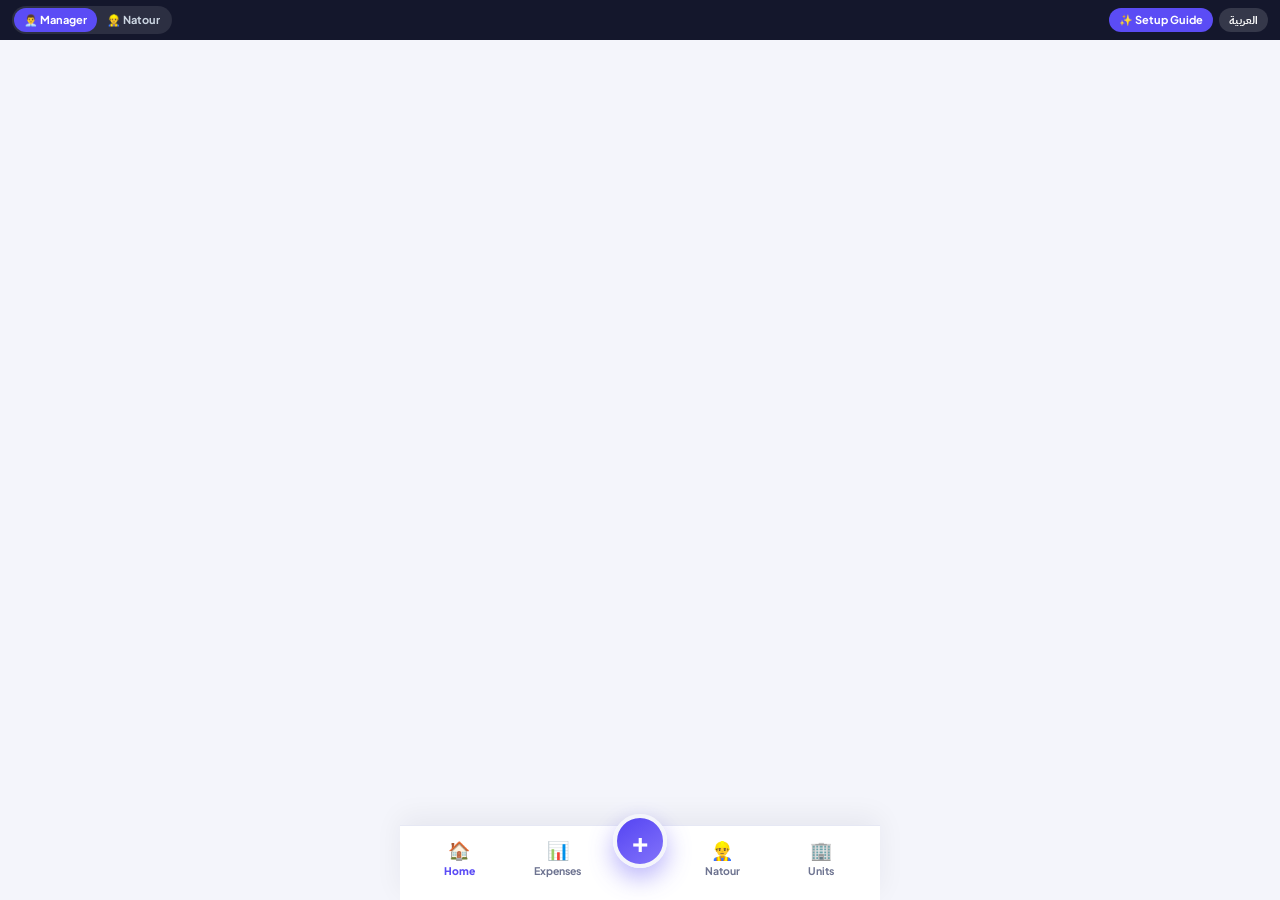
==== commit 0ef03331: "V13" ====
--- a/index.html
+++ b/index.html
@@ -3,7 +3,7 @@
 <head>
 <meta charset="utf-8">
 <meta name="viewport" content="width=device-width,initial-scale=1,maximum-scale=1,user-scalable=no,viewport-fit=cover">
-<title>Binayati · بنايتي — V12 Smart Building Manager</title>
+<title>Binayati · بنايتي — V13 Smart Building Manager</title>
 <link rel="preconnect" href="https://fonts.googleapis.com">
 <link href="https://fonts.googleapis.com/css2?family=IBM+Plex+Sans+Arabic:wght@400;500;600;700&family=Plus+Jakarta+Sans:wght@500;600;700;800&display=swap" rel="stylesheet">
 <style>
@@ -89,7 +89,7 @@
 .hero-stats-grid div b { display: block; font-size: 15px; font-weight: 800; margin-top: 2px; }
 .hero-stats-grid div small { display: block; font-size: 10px; opacity: 0.78; margin-top: 1px; }
 
-/* Standard Page Header (For Non-Home Tabs) */
+/* Standard Page Header */
 header.top-bar {
  padding: 12px 18px 8px; display: flex; align-items: center; justify-content: space-between; gap: 8px;
 }
@@ -205,7 +205,7 @@
 .corner-menu button:hover { background: var(--card2); }
 .corner-menu button.danger { color: var(--bad); }
 
-/* List Rows + Single-Line Names + 2-Line Stacked Paid/Owed */
+/* List Rows */
 .list-row {
  display: flex; align-items: center; justify-content: space-between; gap: 10px;
  padding: 11px 0; border-top: 1px solid var(--line);
@@ -423,7 +423,6 @@
 .step-dot { height: 6px; flex: 1; border-radius: 999px; background: var(--line); transition: background .25s; }
 .step-dot.on { background: var(--acc); }
 
-/* Mini Phone Mockup inside Onboarding Step 7 */
 .mini-phone {
  border: 3px solid #1e293b; border-radius: 22px; background: #f8fafc;
  padding: 10px 12px; margin: 10px 0 14px; box-shadow: 0 8px 25px rgba(0,0,0,0.08);
@@ -432,7 +431,6 @@
  width: 60px; height: 5px; background: #cbd5e1; border-radius: 999px; margin: 0 auto 8px;
 }
 
-/* Monthly Report / Shareable Sheet Styles */
 .report-sheet {
  background: #ffffff; border: 2px solid var(--line); border-radius: 20px; padding: 16px; margin: 10px 0 14px;
 }
@@ -494,7 +492,7 @@
  <main id="app-body"></main>
 </div>
 
-<!-- MULTI-ACTION FLOATING + SPEED DIAL MENU (Manager Only) -->
+<!-- SPEED DIAL MENU -->
 <div class="fab-menu" id="fab-menu" onclick="event.stopPropagation()">
  <button onclick="closeAllPopovers();openDirectPayModal()">
  <span style="font-size:20px">💵</span>
@@ -518,7 +516,7 @@
  </button>
 </div>
 
-<!-- DOCKED BOTTOM BAR WITH CENTERED INDIGO + BUTTON -->
+<!-- DOCK -->
 <nav class="bottom-dock" id="mgr-dock">
  <button class="nav-tab on" data-tab="dash" onclick="CYCLE_DETAIL_MODE=false;setTab('dash')">
  <span class="ico">🏠</span><span id="nav-dash">Home</span>
@@ -537,9 +535,7 @@
  </button>
 </nav>
 
-<!-- ==========================================================================
- MODALS
- ========================================================================== -->
+<!-- MODALS -->
 <div class="modal-bg" id="onboard-modal"><div class="modal-card" id="onboard-content"></div></div>
 <div class="modal-bg" id="report-modal"><div class="modal-card" id="report-content"></div></div>
 <div class="modal-bg" id="new-cycle-modal"><div class="modal-card" id="new-cycle-content"></div></div>
@@ -547,7 +543,7 @@
 <div class="modal-bg" id="supplier-modal"><div class="modal-card" id="supplier-content"></div></div>
 <div class="modal-bg" id="settings-modal"><div class="modal-card" id="settings-content"></div></div>
 
-<!-- MODAL: ADD / EDIT CHARGE -->
+<!-- CHARGE MODAL -->
 <div class="modal-bg" id="charge-modal">
  <div class="modal-card">
  <div class="card-h"><h3 id="cm-title">Add Charge</h3><button class="btn-del" onclick="closeModal('charge-modal')">✕</button></div>
@@ -571,7 +567,7 @@
  </div>
 </div>
 
-<!-- MODAL: ADD / EDIT UNIT -->
+<!-- UNIT MODAL -->
 <div class="modal-bg" id="unit-modal">
  <div class="modal-card">
  <div class="card-h"><h3 id="um-title">Edit Apartment</h3><button class="btn-del" onclick="closeModal('unit-modal')">✕</button></div>
@@ -598,7 +594,7 @@
  </div>
 </div>
 
-<!-- MODAL: EXPENSE LOGGER -->
+<!-- EXPENSE MODAL -->
 <div class="modal-bg" id="exp-modal">
  <div class="modal-card">
  <div class="card-h"><h3 id="ex-modal-title">Add Building Bill / Expense</h3><button class="btn-del" onclick="closeModal('exp-modal')">✕</button></div>
@@ -621,6 +617,16 @@
  <option value="natour_pending">👷‍♂️ Send to Natour to Pay from His Cash (فواتير يدفعها الناطور)</option>
  <option value="natour_paid">✓ Already Paid by Natour from His Cash (دفعها الناطور)</option>
  </select>
+ </div>
+
+ <div style="margin-bottom:10px;padding:10px;background:var(--soft);border-radius:12px">
+ <label style="display:flex;align-items:center;gap:8px;font-size:12.5px;font-weight:700;color:var(--acc);cursor:pointer">
+ <input type="checkbox" id="ex-split-toggle" style="width:18px;height:18px" onchange="document.getElementById('ex-split-box').style.display=this.checked?'block':'none'">
+ <span>➗ Split this bill & add as a charge to apartments this month</span>
+ </label>
+ <div id="ex-split-box" style="display:none;margin-top:8px;font-size:11.5px;color:var(--mut)">
+ This will automatically divide the bill equally among all apartments and add it as a charge chip to collect.
+ </div>
  </div>
 
  <div class="two-col-grid" style="margin-bottom:10px">
@@ -679,7 +685,7 @@
  </div>
 </div>
 
-<!-- MODAL: ADD MAINTENANCE REMINDER -->
+<!-- REMINDER MODAL -->
 <div class="modal-bg" id="rem-modal">
  <div class="modal-card">
  <div class="card-h"><h3>🔔 Add Maintenance Reminder</h3><button class="btn-del" onclick="closeModal('rem-modal')">✕</button></div>
@@ -728,20 +734,19 @@
  <input type="checkbox" id="rm-natour" checked style="width:20px;height:20px">
  <div>
  <b style="font-size:13px;display:block;color:var(--acc)">👷‍♂️ Send to Natour's Checklist</b>
- <span style="font-size:11.5px;color:var(--mut)">Shows on the Natour's phone so he can tick it when done</span>
+ <span style="font-size:11.5px;color:var(--mut)">Shows on the Natour's phone so he can check & tick when done</span>
  </div>
  </label>
  <button style="width:100%;padding:13px;background:var(--acc);color:#fff" onclick="saveReminderModal()">Save Reminder</button>
  </div>
 </div>
-
 <script>
 /* ============================================================================
- 1. BILINGUAL DICTIONARY & STATE (BINAYATI · بنايتي V12)
+ 2. BILINGUAL DICTIONARY & STATE (BINAYATI · بنايتي V13)
  ============================================================================ */
-var STORAGE_KEY = 'binayati_v12_store';
+var STORAGE_KEY = 'binayati_v13_store';
 var ROLE = 'mgr';
-var TAB = 'dash'; // 'dash', 'setup', 'expenses', 'natour', 'dir', 'ledger', 'task_history'
+var TAB = 'dash';
 var LANG = 'en';
 var UNPAID_ONLY = false;
 var REF_CUR = 'USD';
@@ -816,7 +821,7 @@
  ],
  dues: [
  { id: 'd_water', en: 'Water Bill', ar: 'فاتورة المياه', amt: 1250000, cur: 'LBP' },
- { id: 'sp_sol_m1', en: '☀️ Solar Inst. 1/5', ar: '☀️ قسط طاقة شمسية 1/5', amt: 108, cur: 'USD', linkedProject: 'Solar 6kW Install', linkedColId: 'sp_m1' }
+ { id: 'sp_sol_m1', en: '☀️ Solar Inst. (Oct 2026)', ar: '☀️ قسط طاقة شمسية (تشرين الأول 2026)', amt: 108, cur: 'USD', linkedProject: 'Solar 6kW Install', linkedColId: 'sp_m1' }
  ],
  services: [
  { id: 's_gen', en: 'Private Generator', ar: 'المولد الخاص (موتور)', cur: 'USD', passThrough: true, map: { 'U_SS2R': 45, 'U_2A': 50 } },
@@ -846,11 +851,11 @@
  dues: [],
  services: [
  { id: 'sp_down', en: 'Initial Down Payment ($300 Split)', ar: 'الدفعة الأولى (من أصل 300$)', cur: 'USD', passThrough: false, map: { 'U_SS2R': 60, 'U_SS1R': 60, 'U_1A': 60, 'U_2A': 60, 'U_2B': 60 } },
- { id: 'sp_m1', en: 'Installment 1 of 5', ar: 'القسط الشهري 1 من 5', cur: 'USD', passThrough: false, map: { 'U_SS2R': 108, 'U_SS1R': 108, 'U_1A': 108, 'U_2A': 108, 'U_2B': 108 } },
- { id: 'sp_m2', en: 'Installment 2 of 5', ar: 'القسط الشهري 2 من 5', cur: 'USD', passThrough: false, map: { 'U_SS2R': 108, 'U_SS1R': 108, 'U_1A': 108, 'U_2A': 108, 'U_2B': 108 } },
- { id: 'sp_m3', en: 'Installment 3 of 5', ar: 'القسط الشهري 3 من 5', cur: 'USD', passThrough: false, map: { 'U_SS2R': 108, 'U_SS1R': 108, 'U_1A': 108, 'U_2A': 108, 'U_2B': 108 } },
- { id: 'sp_m4', en: 'Installment 4 of 5', ar: 'القسط الشهري 4 من 5', cur: 'USD', passThrough: false, map: { 'U_SS2R': 108, 'U_SS1R': 108, 'U_1A': 108, 'U_2A': 108, 'U_2B': 108 } },
- { id: 'sp_m5', en: 'Installment 5 of 5', ar: 'القسط الشهري 5 من 5', cur: 'USD', passThrough: false, map: { 'U_SS2R': 108, 'U_SS1R': 108, 'U_1A': 108, 'U_2A': 108, 'U_2B': 108 } }
+ { id: 'sp_m1', en: 'Oct 2026 Installment (1/5)', ar: 'قسط تشرين الأول 2026 (1/5)', cur: 'USD', passThrough: false, map: { 'U_SS2R': 108, 'U_SS1R': 108, 'U_1A': 108, 'U_2A': 108, 'U_2B': 108 } },
+ { id: 'sp_m2', en: 'Nov 2026 Installment (2/5)', ar: 'قسط تشرين الثاني 2026 (2/5)', cur: 'USD', passThrough: false, map: { 'U_SS2R': 108, 'U_SS1R': 108, 'U_1A': 108, 'U_2A': 108, 'U_2B': 108 } },
+ { id: 'sp_m3', en: 'Dec 2026 Installment (3/5)', ar: 'قسط كانون الأول 2026 (3/5)', cur: 'USD', passThrough: false, map: { 'U_SS2R': 108, 'U_SS1R': 108, 'U_1A': 108, 'U_2A': 108, 'U_2B': 108 } },
+ { id: 'sp_m4', en: 'Jan 2027 Installment (4/5)', ar: 'قسط كانون الثاني 2027 (4/5)', cur: 'USD', passThrough: false, map: { 'U_SS2R': 108, 'U_SS1R': 108, 'U_1A': 108, 'U_2A': 108, 'U_2B': 108 } },
+ { id: 'sp_m5', en: 'Feb 2027 Installment (5/5)', ar: 'قسط شباط 2027 (5/5)', cur: 'USD', passThrough: false, map: { 'U_SS2R': 108, 'U_SS1R': 108, 'U_1A': 108, 'U_2A': 108, 'U_2B': 108 } }
  ],
  paid: {
  'sp_down': { 'U_SS2R': 1, 'U_SS1R': 1, 'U_1A': 1, 'U_2A': 1, 'U_2B': 2 },
@@ -866,9 +871,9 @@
  { id: 'U_2B', code: '2B', en: 'Ziad Nader', ar: 'زياد نادر', ph: '9613900100', prefLang: 'ar' }
  ],
  reminders: [
- { id: 'r1', en: 'Wash & Sanitize Trash Bins', ar: 'غسيل مستوعبات النفايات والمدخل', date: '2026-10-22', freq: 'Weekly', assignNatour: true },
- { id: 'r2', en: 'Wipe Dust off Solar Panels', ar: 'تنظيف ألواح الطاقة الشمسية', date: '2026-10-25', freq: 'Monthly', assignNatour: true },
- { id: 'r3', en: 'Building Pest Control & Fumigation', ar: 'رش مبيدات وحشرات للبناية', date: '2026-11-10', freq: 'Every 6 Months', assignNatour: false }
+ { id: 'r1', en: 'Wash & Sanitize Trash Bins', ar: 'غسيل مستوعبات النفايات والمدخل', date: '2026-10-22', freq: 'Weekly', assignNatour: true, done: false },
+ { id: 'r2', en: 'Wipe Dust off Solar Panels', ar: 'تنظيف ألواح الطاقة الشمسية', date: '2026-10-25', freq: 'Monthly', assignNatour: true, done: false },
+ { id: 'r3', en: 'Building Pest Control & Fumigation', ar: 'رش مبيدات وحشرات للبناية', date: '2026-11-10', freq: 'Every 6 Months', assignNatour: false, done: false }
  ],
  completedTasks: [
  { id: 'ct1', en: 'Fire Extinguisher Safety Check', ar: 'فحص طفايات الحريق', completedAt: '2026-10-14', by: '👨‍💼 Manager' },
@@ -888,10 +893,10 @@
  { id: 'l3', desc: 'Shared Generator Fuel & Service', sub: '⚡ Generator & Fuel', channel: 'Building Safe', amt: 110, cur: 'USD', type: 'out', at: '2026-10-10', ref: 'FUEL-102' },
  { id: 'l4', desc: 'Ahmad El-Khatib (SS2R) · Oct Dues', sub: 'Collected by Natour', channel: 'Natour Cash', amt: 35, cur: 'USD', type: 'in', at: '2026-10-09', ref: 'NATOUR' }
  ],
- waTemplateAr: '💧 *{building}* · *{month}*\n\nتحية طيبة *{name}* ({unit})، 👋\n{items}\n\n👉 *المبلغ المطلوب تسليمه إلى {collector}:*\n*{due}*\n\nنشكر حسن تعاونكم! 🙏✨',
- waTemplateEn: '💧 *{building}* · *{month}*\n\nHello *{name}* ({unit}), 👋\n{items}\n\n👉 *Total due to pass to {collector}:*\n*{due}*\n\nThank you for your cooperation! 🙏✨',
- waReceiptAr: '🧾 *إيصال استلام · {building}*\n*{month}*\n\nشكراً جزيلاً *{name}* ({unit})! 🌸\nتم استلام كامل مستحقاتكم:\n{items}\n\n✅ *الرصيد المتبقي: 0 (مسدّد بالكامل)*\nبارك الله بكم! 🙏✨',
- waReceiptEn: '🧾 *Payment Receipt · {building}*\n*{month}*\n\nThank you *{name}* ({unit})! 🌸\nWe confirm receiving your full payment:\n{items}\n\n✅ *Remaining Balance: $0 (Settled in Full)*\nThank you for your support! 🙏✨'
+ waTemplateAr: '🏠 *بنايتي · Binayati* 💧\n\n💡 *فاتورة شهرية / PAYMENT NOTICE*\n*{building}* · *{month}*\n\nتحية طيبة *{name}* ({unit})، 👋\n{items}\n\n👉 *المبلغ المطلوب تسليمه إلى {collector}:*\n*{due}*\n\nنشكر حسن تعاونكم! 🙏✨',
+ waTemplateEn: '🏠 *Binayati · بنايتي* 💧\n\n💡 *Friendly Bill Reminder / PAYMENT NOTICE*\n*{building}* · *{month}*\n\nHello *{name}* ({unit}), 👋\n{items}\n\n👉 *Total due to pass to {collector}:*\n*{due}*\n\nThank you for your support! 🙏✨',
+ waReceiptAr: '🏠 *بنايتي · Binayati* 💧\n\n🧾 *إيصال استلام رسمي · OFFICIAL RECEIPT*\n*{building}* · *{month}*\n\nشكراً جزيلاً *{name}* ({unit})! 🌸\nتم استلام كامل مستحقاتكم:\n{items}\n\n✅ *الرصيد المتبقي: 0 (مسدّد بالكامل)*\nبارك الله بكم! 🙏✨',
+ waReceiptEn: '🏠 *Binayati · بنايتي* 💧\n\n🧾 *Official Payment Receipt*\n*{building}* · *{month}*\n\nThank you *{name}* ({unit})! 🌸\nWe confirm receiving your full payment:\n{items}\n\n✅ *Remaining Balance: $0 (Settled in Full)*\nThank you for your support! 🙏✨'
 };
 
 var DB = loadDB();
@@ -904,246 +909,8 @@
 }
 
 /* ============================================================================
- 2. HELPERS, TRANSLATION & ACCOUNTING
+ 3. NATIVE MOBILE SHARE SHEET & REPORT EXPORT ENGINE (Fixed for iPhone/Android)
  ============================================================================ */
-function esc(s) {
- return String(s == null ? '' : s).replace(/[&<>"]/g, function(c) {
- return {'&':'&amp;','<':'&lt;','>':'&gt;','"':'&quot;'}[c];
- });
-}
-function fmt(n, cur, forceLang) {
- var lg = forceLang || LANG;
- var v = Math.round((Number(n) || 0) * 100) / 100;
- if (cur === 'LBP') return Math.round(v).toLocaleString('en-US') + (lg === 'ar' ? ' ل.ل.' : ' LBP');
- return '$' + v.toLocaleString('en-US', { minimumFractionDigits: 0, maximumFractionDigits: 2 });
-}
-function dispCycleName(cKey, forceLang) {
- var lg = forceLang || LANG;
- var cyc = DB.cycles[cKey];
- if (lg === 'ar') {
- if (cyc && cyc.arLabel) return cyc.arLabel;
- var M = {january:'كانون الثاني',february:'شباط',march:'آذار',april:'نيسان',may:'أيار',june:'حزيران',july:'تموز',august:'آب',september:'أيلول',october:'تشرين الأول',november:'تشرين الثاني',december:'كانون الأول'};
- var x = /^\s*([A-Za-z]+)\s+(\d{4})/.exec(String(cKey || ''));
- return x && M[x[1].toLowerCase()] ? M[x[1].toLowerCase()] + ' ' + x[2] : String(cKey || '');
- }
- return cKey;
-}
-
-function formatWaHtml(rawText) {
- var safe = esc(rawText);
- return safe.replace(/\*([^*\n]+)\*/g, '<strong>$1</strong>');
-}
-
-function getCycleCols(cKey, onlyBuilding) {
- var cyc = DB.cycles[cKey] || { fixed: [], dues: [], services: [] };
- var cols = [];
- (cyc.fixed || []).forEach(function(f) {
- cols.push({ id: f.id, kind: 'fixed', passThrough: false, en: f.en, ar: f.ar, cur: f.cur, valFor: function(uId) { return (f.exc && f.exc[uId] != null) ? Number(f.exc[uId]) : Number(f.amt); } });
- });
- (cyc.dues || []).forEach(function(d) {
- cols.push({ id: d.id, kind: 'dues', passThrough: false, en: d.en, ar: d.ar, cur: d.cur, linkedProject: d.linkedProject, linkedColId: d.linkedColId, valFor: function() { return Number(d.amt); } });
- });
- (cyc.services || []).forEach(function(s) {
- var isPt = (s.passThrough !== undefined) ? !!s.passThrough : !cyc.isProject;
- if (onlyBuilding && isPt) return;
- cols.push({ id: s.id, kind: 'services', passThrough: isPt, en: s.en, ar: s.ar, cur: s.cur, valFor: function(uId) { return Number((s.map || {})[uId]) || 0; } });
- });
- return cols;
-}
-
-function getCycleStats(cKey) {
- var cyc = DB.cycles[cKey];
- if (!cyc) return {
- usdGot:0, usdSum:0, lbpGot:0, lbpSum:0,
- natUsdGot:0, natLbpGot:0, mgrUsdGot:0, mgrLbpGot:0,
- natBillsPaidUsd:0, natBillsPaidLbp:0, natNetUsd:0, natNetLbp:0,
- supGotUsd:0, supSumUsd:0,
- eqGotUsd:0, eqSumUsd:0, expUsd:0, netCycleUsd:0, settled:0, total:DB.apartments.length, pct:0
- };
-
- var allCols = getCycleCols(cKey, false);
- var usdGot = 0, usdSum = 0, lbpGot = 0, lbpSum = 0;
- var natUsdGot = 0, natLbpGot = 0, mgrUsdGot = 0, mgrLbpGot = 0;
- var supGotUsd = 0, supSumUsd = 0;
- var settled = 0, activeUnits = 0;
- var rate = Number(DB.settings.rate) || 89500;
-
- DB.apartments.forEach(function(a) {
- var allPd = true, hasAnyBld = false;
- allCols.forEach(function(c) {
- var v = c.valFor(a.id); if (v <= 0) return;
- var pState = (cyc.paid && cyc.paid[c.id] && cyc.paid[c.id][a.id]) || 0;
- var pd = pState > 0;
-
- if (c.passThrough) {
- var vUsd = c.cur === 'LBP' ? (v / rate) : v;
- supSumUsd += vUsd;
- if (pd) supGotUsd += vUsd;
- } else {
- hasAnyBld = true;
- if (!pd) allPd = false;
- if (c.cur === 'LBP') {
- lbpSum += v;
- if (pd) {
- lbpGot += v;
- if (pState === 2) mgrLbpGot += v; else natLbpGot += v;
- }
- } else {
- usdSum += v;
- if (pd) {
- usdGot += v;
- if (pState === 2) mgrUsdGot += v; else natUsdGot += v;
- }
- }
- }
- });
- if (hasAnyBld) {
- activeUnits++;
- if (allPd) settled++;
- }
- });
-
- var expUsd = 0, natBillsPaidUsd = 0, natBillsPaidLbp = 0;
- DB.expenses.forEach(function(e) {
- if (e.month === cKey && e.payer !== 'natour_pending') {
- expUsd += e.cur === 'LBP' ? (Number(e.amt) / rate) : Number(e.amt);
- if (e.payer === 'natour_paid') {
- if (e.cur === 'LBP') natBillsPaidLbp += Number(e.amt) || 0;
- else natBillsPaidUsd += Number(e.amt) || 0;
- }
- }
- });
-
- var eqGotUsd = usdGot + (lbpGot / rate);
- var eqSumUsd = cyc.isProject && cyc.targetBudget ? Math.max(Number(cyc.targetBudget), usdSum + (lbpSum / rate)) : (usdSum + (lbpSum / rate));
- var netCycleUsd = eqGotUsd - expUsd;
- var pct = eqSumUsd > 0 ? Math.min(100, Math.round((eqGotUsd / eqSumUsd) * 100)) : 0;
-
- return {
- usdGot:usdGot, usdSum:usdSum, lbpGot:lbpGot, lbpSum:lbpSum,
- natUsdGot:natUsdGot, natLbpGot:natLbpGot, mgrUsdGot:mgrUsdGot, mgrLbpGot:mgrLbpGot,
- natBillsPaidUsd:natBillsPaidUsd, natBillsPaidLbp:natBillsPaidLbp,
- natNetUsd: natUsdGot - natBillsPaidUsd,
- natNetLbp: natLbpGot - natBillsPaidLbp,
- supGotUsd:supGotUsd, supSumUsd:supSumUsd,
- eqGotUsd:eqGotUsd, eqSumUsd:eqSumUsd, expUsd:expUsd, netCycleUsd:netCycleUsd,
- settled:settled, total:activeUnits || DB.apartments.length, pct:pct
- };
-}
-
-function getSafeBalance() {
- var rate = Number(DB.settings.rate) || 89500;
- var inUsd = 0, inLbp = 0, outUsd = 0, outLbp = 0;
- Object.keys(DB.cycles).forEach(function(ck) {
- var cyc = DB.cycles[ck];
- var bldCols = getCycleCols(ck, true);
- DB.apartments.forEach(function(a) {
- bldCols.forEach(function(c) {
- if (c.linkedProject) return;
- var v = c.valFor(a.id); if (v <= 0) return;
- var pd = !!(cyc.paid && cyc.paid[c.id] && cyc.paid[c.id][a.id]);
- if (pd) {
- if (c.cur === 'LBP') inLbp += v; else inUsd += v;
- }
- });
- });
- });
- DB.expenses.forEach(function(e) {
- if (e.payer === 'natour_pending') return;
- if (e.cur === 'LBP') outLbp += Number(e.amt) || 0;
- else outUsd += Number(e.amt) || 0;
- });
- var netUsd = (Number(DB.settings.initialUsd) || 0) + inUsd - outUsd;
- var netLbp = (Number(DB.settings.initialLbp) || 0) + inLbp - outLbp;
- var refVal = REF_CUR === 'USD' ? (netUsd + netLbp / rate) : (netLbp + netUsd * rate);
- return { netUsd: netUsd, netLbp: netLbp, refVal: refVal };
-}
-
-function buildDonutSvg(segments, totalUsdStr, subLabel) {
- var r = 74, c = 2 * Math.PI * r, offset = 0, circles = '';
- if (!segments.length) {
- circles = '<circle cx="95" cy="95" r="' + r + '" fill="none" stroke="var(--line)" stroke-width="22"/>';
- } else {
- segments.forEach(function(seg) {
- var len = Math.max(0, (seg.pct / 100) * c - 3);
- circles += '<circle cx="95" cy="95" r="' + r + '" fill="none" stroke="' + seg.color + '" stroke-width="22" stroke-linecap="round" stroke-dasharray="' + len + ' ' + c + '" stroke-dashoffset="' + (-offset) + '" transform="rotate(-90 95 95)"/>';
- offset += (seg.pct / 100) * c;
- });
- }
- return '<div class="chart-wrap"><svg width="190" height="190" viewBox="0 0 190 190">' + circles + '</svg>'
- + '<div class="donut-center"><b dir="ltr">' + totalUsdStr + '</b><span>' + esc(subLabel) + '</span></div></div>';
-}
-
-/* ============================================================================
- 3. WHATSAPP GENERATOR & SHAREABLE MONTHLY REPORT (IMAGE / PDF / WHATSAPP)
- ============================================================================ */
-function isAptSettled(apt, cKey) {
- var cyc = DB.cycles[cKey];
- var cols = getCycleCols(cKey, false);
- var dueU = 0, dueL = 0, hasCharges = false;
- cols.forEach(function(c) {
- var v = c.valFor(apt.id); if (v <= 0) return;
- hasCharges = true;
- var pd = !!(cyc.paid && cyc.paid[c.id] && cyc.paid[c.id][apt.id]);
- if (!pd) { if (c.cur === 'LBP') dueL += v; else dueU += v; }
- });
- return hasCharges && dueU === 0 && dueL === 0;
-}
-
-function buildWhatsAppText(apt, overrideLang, forceState) {
- var cyc = DB.cycles[SELECTED_MONTH];
- var cols = getCycleCols(SELECTED_MONTH, false);
- var mode = overrideLang || apt.prefLang || 'both';
- var itemsAr = [], itemsEn = [], u = 0, l = 0;
-
- cols.forEach(function(c) {
- var v = c.valFor(apt.id); if (v <= 0) return;
- var pState = (cyc.paid && cyc.paid[c.id] && cyc.paid[c.id][apt.id]) || 0;
- var pd = pState > 0;
- var tickMark = (forceState === 'receipt' || pd) ? ' ✅' : '';
- itemsAr.push('• ' + (c.ar || c.en) + ': ' + fmt(v, c.cur, 'ar') + tickMark);
- itemsEn.push('• ' + c.en + ': ' + fmt(v, c.cur, 'en') + tickMark);
- if (!pd) { if (c.cur === 'LBP') l += v; else u += v; }
- });
-
- var settled = (forceState === 'receipt') || (forceState !== 'due' && u === 0 && l === 0);
-
- var dueAr = [], dueEn = [];
- if (u > 0) { dueAr.push(fmt(u, 'USD', 'ar')); dueEn.push(fmt(u, 'USD', 'en')); }
- if (l > 0) { dueAr.push(fmt(l, 'LBP', 'ar')); dueEn.push(fmt(l, 'LBP', 'en')); }
-
- var tplAr = settled ? (DB.waReceiptAr || DEFAULT_DB.waReceiptAr) : (DB.waTemplateAr || DEFAULT_DB.waTemplateAr);
- var tplEn = settled ? (DB.waReceiptEn || DEFAULT_DB.waReceiptEn) : (DB.waTemplateEn || DEFAULT_DB.waTemplateEn);
-
- var blockAr = tplAr
- .replace('{building}', DB.settings.bldAr || DB.settings.bldEn)
- .replace('{month}', dispCycleName(SELECTED_MONTH, 'ar'))
- .replace('{name}', apt.ar || apt.en)
- .replace('{unit}', apt.code)
- .replace('{items}', itemsAr.join('\n'))
- .replace('{due}', dueAr.join(' + ') || 'مسدّد بالكامل ✅')
- .replace('{collector}', DB.settings.collectorAr || DB.settings.collectorEn);
-
- var blockEn = tplEn
- .replace('{building}', DB.settings.bldEn)
- .replace('{month}', dispCycleName(SELECTED_MONTH, 'en'))
- .replace('{name}', apt.en)
- .replace('{unit}', apt.code)
- .replace('{items}', itemsEn.join('\n'))
- .replace('{due}', dueEn.join(' + ') || 'All Settled ✅')
- .replace('{collector}', DB.settings.collectorEn);
-
- if (mode === 'ar') return blockAr;
- if (mode === 'en') return blockEn;
- return blockAr + '\n\n────────────\n\n' + blockEn;
-}
-
-function buildWaLink(apt) {
- var txt = buildWhatsAppText(apt);
- return 'https://wa.me/' + String(apt.ph || '').replace(/\D/g, '') + '?text=' + encodeURIComponent(txt);
-}
-
-/* ---- MONTHLY BUILDING REPORT MODAL ---- */
 function openMonthlyReportModal() {
  renderMonthlyReportContent();
  openModal('report-modal');
@@ -1208,15 +975,16 @@
  h += '</div>';
 
  h += '<div class="two-col-grid no-print" style="margin-bottom:8px">';
- h += '<button style="padding:12px;background:var(--acc);color:#fff" onclick="downloadReportImage()">📸 ' + t('Save as Image (PNG)', 'حفظ كصورة (PNG)') + '</button>';
+ h += '<button style="padding:12px;background:var(--acc);color:#fff" onclick="shareReportImageNative()">📲 ' + t('Share Report Image (WhatsApp)', 'مشاركة صورة التقرير (واتساب)') + '</button>';
  h += '<button style="padding:12px;background:var(--card2);border:1px solid var(--line)" onclick="window.print()">🖨️ ' + t('Save PDF / Print', 'حفظ PDF / طباعة') + '</button>';
  h += '</div>';
- h += '<button class="no-print" style="width:100%;padding:12px;background:var(--okbg);color:var(--ok);border:1px solid var(--ok)" onclick="shareReportToWhatsAppGroup()">💬 ' + t('Share Summary to Building WhatsApp Group', 'مشاركة التقرير في مجموعة واتساب البناية') + '</button>';
+ h += '<button class="no-print" style="width:100%;padding:12px;background:var(--okbg);color:var(--ok);border:1px solid var(--ok)" onclick="shareReportToWhatsAppGroup()">💬 ' + t('Share Summary Text to WhatsApp Group', 'مشاركة ملخص النص في مجموعة واتساب') + '</button>';
 
  document.getElementById('report-content').innerHTML = h;
 }
 
-function downloadReportImage() {
+// Uses native navigator.share() to let iPhones and Androids save/share image directly to WhatsApp or Photos!
+function shareReportImageNative() {
  var s = getCycleStats(SELECTED_MONTH);
  var sf = getSafeBalance();
  var cyc = DB.cycles[SELECTED_MONTH];
@@ -1298,11 +1066,23 @@
  ctx.fillText(eqOwed === 0 ? ('✓ Paid $' + eqPaid) : ('Owes $' + eqOwed), 620, y);
  });
 
+ canvas.toBlob(function(blob) {
+ var file = new File([blob], 'Binayati-Report-' + SELECTED_MONTH.replace(/\s+/g, '-') + '.png', { type: 'image/png' });
+ if (navigator.canShare && navigator.canShare({ files: [file] })) {
+ navigator.share({
+ files: [file],
+ title: 'Binayati Monthly Report',
+ text: '📊 ' + DB.settings.bldEn + ' · ' + SELECTED_MONTH + ' Financial Report'
+ }).catch(function(err){ console.log(err); });
+ } else {
+ // Fallback for browsers that don't support file sharing
  var link = document.createElement('a');
- link.download = 'Binayati-Report-' + SELECTED_MONTH.replace(/\s+/g, '-') + '.png';
- link.href = canvas.toDataURL('image/png');
+ link.download = file.name;
+ link.href = URL.createObjectURL(blob);
  link.click();
  showToast(t('Report image saved!', 'تم حفظ صورة التقرير!'));
+ }
+ }, 'image/png');
 }
 
 function shareReportToWhatsAppGroup() {
@@ -1314,6 +1094,7 @@
  var cycExps = DB.expenses.filter(function(e) { return e.month === SELECTED_MONTH && e.payer !== 'natour_pending'; });
 
  var lines = [];
+ lines.push('🏠 *Binayati · بنايتي* 💧');
  lines.push('📊 *' + DB.settings.bldEn + ' · ' + DB.settings.bldAr + '*');
  lines.push('📅 *' + SELECTED_MONTH + ' — Monthly Report*');
  lines.push('────────────────────');
@@ -1376,7 +1157,6 @@
  document.getElementById('sim-col').textContent = t('👷‍♂️ Natour', '👷‍♂️ الناطور');
  document.getElementById('btn-ob-sim').textContent = t('✨ Setup Guide', '✨ دليل الإعداد');
 
- // Translate Speed-Dial FAB Menu
  document.getElementById('fm-pay').textContent = t('Record Resident Payment', 'تسجيل دفعة من ساكن للمدير');
  document.getElementById('fm-pay-sub').textContent = t('Cash to Manager, Whish, OMT or Bank', 'كاش للمدير، Whish، OMT أو تحويل');
  document.getElementById('fm-exp').textContent = t('Add Building Bill / Expense', 'تسجيل فاتورة أو مصروف');
@@ -1388,7 +1168,6 @@
  document.getElementById('fm-tsk').textContent = t('Add Maintenance Reminder', 'إضافة تذكير صيانة');
  document.getElementById('fm-tsk-sub').textContent = t('For Building or Natour checklist', 'للبناية أو لقائمة مهام الناطور');
 
- // Translate Bottom Dock
  document.getElementById('nav-dash').textContent = t('Home', 'الرئيسية');
  document.getElementById('nav-exp').textContent = t('Expenses', 'المصاريف');
  document.getElementById('nav-nat').textContent = t('Natour', 'الناطور');
@@ -1439,7 +1218,7 @@
  }
 }
 
-/* ---- SCREEN 1A: ROYAL INDIGO HOME SCREEN ---- */
+/* ---- SCREEN 1A: ROYAL INDIGO HOME SCREEN (With Collapsible Completed Tasks Drawer & Undo!) ---- */
 function renderOverviewScreen() {
  var sf = getSafeBalance();
  var s = getCycleStats(SELECTED_MONTH);
@@ -1488,17 +1267,37 @@
  });
  h += '</div>';
 
+ // Maintenance & Tasks Card with Pending State (`⬜`) + Collapsible Completed Drawer with `↩ Undo`
  h += '<div class="card"><div class="card-h"><h2>🔔 ' + t('Maintenance & Natour Tasks', 'تذكيرات الصيانة ومهام الناطور') + '</h2>';
- h += '<div style="display:flex;gap:6px"><button class="btn-edit" onclick="setTab(\'task_history\')">✅ ' + t('Done Log', 'المنجزة') + '</button><button class="btn-edit" style="color:var(--acc)" onclick="openReminderModal()">+ ' + t('Add', 'إضافة') + '</button></div></div>';
+ h += '<button class="btn-edit" style="color:var(--acc)" onclick="openReminderModal()">+ ' + t('Add', 'إضافة') + '</button></div>';
+
  if (!DB.reminders || !DB.reminders.length) {
- h += '<div class="subtext">' + t('No upcoming maintenance reminders.', 'لا توجد تذكيرات صيانة قادمة.') + '</div>';
+ h += '<div class="subtext">' + t('No pending maintenance tasks.', 'لا توجد مهام صيانة معلقة.') + '</div>';
  } else {
  DB.reminders.forEach(function(rm, idx) {
  h += '<div class="list-row">';
  h += '<div class="list-left"><span style="font-size:18px">' + (rm.assignNatour ? '👷‍♂️' : '🏢') + '</span><div style="min-width:0"><b class="single-line-name">' + esc(LANG==='ar'?(rm.ar||rm.en):rm.en) + '</b>';
- h += '<div style="font-size:11.5px;color:var(--mut)">' + esc(rm.date) + ' · ' + esc(rm.freq) + (rm.assignNatour ? (' · <span style="color:var(--acc);font-weight:700">' + t('On Natour Phone', 'على هاتف الناطور') + '</span>') : (' · <span>' + t('Building Reminder', 'تذكير للبناية') + '</span>')) + '</div></div></div>';
- h += '<button class="btn-edit" style="color:var(--ok);border-color:var(--ok)" onclick="completeReminder(' + idx + ')">✓ ' + t('Done', 'تم') + '</button></div>';
- });
+ h += '<div style="font-size:11.5px;color:var(--mut)">' + esc(rm.date) + ' · ' + esc(rm.freq) + (rm.assignNatour ? (' · <span style="color:var(--acc);font-weight:700">' + t('On Natour Phone', 'على هاتف الناطور') + '</span>') : '') + '</div></div></div>';
+ h += '<button class="btn-edit" style="background:var(--card2);color:var(--ink);border-color:var(--line)" onclick="completeReminder(' + idx + ')">⬜ ' + t('Mark Done', 'إنجاز') + '</button></div>';
+ });
+ }
+
+ // Collapsible Completed Tasks Drawer Right Inside the Card!
+ var compCount = (DB.completedTasks || []).length;
+ if (compCount > 0) {
+ h += '<div style="margin-top:12px;padding-top:10px;border-top:1px solid var(--line">';
+ h += '<button class="btn-edit" style="width:100%;justify-content:center;background:var(--soft);color:var(--acc);border:0" onclick="TOGGLE_COMPLETED_DRAWER = !window.TOGGLE_COMPLETED_DRAWER;render()">'
+ + (window.TOGGLE_COMPLETED_DRAWER ? '▲ ' + t('Hide Completed Tasks Archive', 'إحفاء أرشيف المهام المنجزة') : '✅ ' + t('View Completed Archive (' + compCount + ')', 'عرض أرشيف المهام المنجزة (' + compCount + ')')) + '</button>';
+
+ if (window.TOGGLE_COMPLETED_DRAWER) {
+ h += '<div style="margin-top:10px">';
+ DB.completedTasks.forEach(function(ct, cIdx) {
+ h += '<div class="list-row" style="padding:7px 0"><div class="list-left"><span>✅</span><div style="min-width:0"><b class="single-line-name" style="text-decoration:line-through;color:var(--mut)">' + esc(LANG==='ar'?(ct.ar||ct.en):ct.en) + '</b><div style="font-size:11px;color:var(--mut)">' + esc(ct.completedAt) + ' · ' + esc(ct.by) + '</div></div></div>';
+ h += '<button class="btn-edit" style="color:var(--bad);background:var(--errbg);border:0;padding:4px 8px" onclick="undoCompleteTask(' + cIdx + ')">↩ ' + t('Undo', 'تراجع') + '</button></div>';
+ });
+ h += '</div>';
+ }
+ h += '</div>';
  }
  h += '</div>';
 
@@ -1512,7 +1311,7 @@
  return '💵 ' + fmt(sf.netUsd, 'USD', 'en') + '   +   🇱🇧 ' + fmt(sf.netLbp, 'LBP', 'en');
 }
 
-/* ---- SCREEN 1B: FOCUSED MONTH / PROJECT VIEW + 1-TAP SHARE MONTHLY REPORT ---- */
+/* ---- FOCUSED CYCLE VIEW ---- */
 function openCycleDetail(cKey) {
  SELECTED_MONTH = cKey;
  CYCLE_DETAIL_MODE = true;
@@ -1653,27 +1452,31 @@
  document.getElementById('app-body').innerHTML = h;
 }
 
-/* ============================================================================
- 5. ILLUSTRATED 7-STEP ONBOARDING WIZARD
- ============================================================================ */
+/* ---- TASK UNDO & COMPLETION LOGIC ---- */
+function undoCompleteTask(cIdx) {
+ var ct = (DB.completedTasks || [])[cIdx];
+ if (!ct) return;
+ DB.reminders.push({
+ id: 'rm_' + Date.now(),
+ en: ct.en,
+ ar: ct.ar || ct.en,
+ date: todayIso(),
+ freq: 'Monthly',
+ assignNatour: true
+ });
+ DB.completedTasks.splice(cIdx, 1);
+ saveDB();
+ showToast(t('Task restored to pending reminders!', 'تم استعادة المهمة للقائمة المعلقة!'));
+ render();
+}
+
+/* ---- 7-STEP ONBOARDING WIZARD ---- */
 var OB = {
- step: 1,
- role: 'mgr',
- bldEn: 'Block C',
- bldAr: 'البلوك C',
- unitCount: 5,
- curMode: 'single',
- rate: 89500,
- balMode: 'zero',
- initUsd: 450,
- initLbp: 18000000,
- useMaint: true, maintAmt: 20,
- useNatFee: true, natFeeAmt: 15,
- useWater: true,
- useSuppliers: true,
+ step: 1, role: 'mgr', bldEn: 'Block C', bldAr: 'البلوك C', unitCount: 5,
+ curMode: 'single', rate: 89500, balMode: 'zero', initUsd: 450, initLbp: 18000000,
+ useMaint: true, maintAmt: 20, useNatFee: true, natFeeAmt: 15, useWater: true, useSuppliers: true,
  remPest: true, remElev: true, remTrash: true, remSolar: true,
- startMon: 'October', startYr: '2026',
- natNameEn: 'Anas', natNameAr: 'أنس', natPhone: '96170123456'
+ startMon: 'October', startYr: '2026', natNameEn: 'Anas', natNameAr: 'أنس', natPhone: '96170123456'
 };
 
 function openOnboarding(startStep) {
@@ -1702,8 +1505,7 @@
  + '</svg></div>';
  }
  if (step === 2) {
- var litCount = Math.min(9, OB.unitCount);
- var wins = '';
+ var litCount = Math.min(9, OB.unitCount), wins = '';
  for (var i = 0; i < 9; i++) {
  var wx = 55 + (i % 3) * 19, wy = 36 + Math.floor(i / 3) * 20;
  wins += '<rect x="' + wx + '" y="' + wy + '" width="13" height="13" rx="3" fill="' + (i < litCount ? '#ffd166' : 'rgba(255,255,255,0.25)') + '"/>';
@@ -1983,7 +1785,7 @@
 }
 
 /* ============================================================================
- 6. REMAINING SCREENS (Charges, Expenses, Natour, Units, Collector)
+ 8. REMAINDER OF UI CONTROLLERS & RENDERER
  ============================================================================ */
 function renderChargesScreen() {
  var cyc = DB.cycles[SELECTED_MONTH];
@@ -2222,18 +2024,17 @@
  if (!DB.completedTasks || !DB.completedTasks.length) {
  h += '<div class="subtext">' + t('No completed tasks yet.', 'لا توجد مهام منجزة بعد.') + '</div>';
  } else {
- DB.completedTasks.forEach(function(ct) {
+ DB.completedTasks.forEach(function(ct, cIdx) {
  h += '<div class="list-row"><div class="list-left"><span style="font-size:18px">🛡️</span>';
- h += '<div style="min-width:0"><b class="single-line-name">' + esc(LANG==='ar'?(ct.ar||ct.en):ct.en) + '</b>';
+ h += '<div style="min-width:0"><b class="single-line-name" style="text-decoration:line-through;color:var(--mut)">' + esc(LANG==='ar'?(ct.ar||ct.en):ct.en) + '</b>';
  h += '<div style="font-size:11.5px;color:var(--mut)">' + t('Done on: ', 'أنجزت في: ') + esc(ct.completedAt) + ' · <span style="color:var(--acc);font-weight:700">' + esc(ct.by) + '</span></div></div></div>';
- h += '<span style="font-size:12px;font-weight:800;color:var(--ok)">✓ ' + t('Done', 'منجز') + '</span></div>';
+ h += '<button class="btn-edit" style="color:var(--bad);background:var(--errbg);border:0;padding:4px 8px" onclick="undoCompleteTask(' + cIdx + ')">↩ ' + t('Undo', 'تراجع') + '</button></div>';
  });
  }
  h += '</div>';
  document.getElementById('app-body').innerHTML = h;
 }
 
-/* ---- NATOUR COLLECTOR SCREEN (Completed!) ---- */
 function renderCollectorScreen() {
  var ar = LANG === 'ar';
  var cyc = DB.cycles[SELECTED_MONTH];
@@ -2378,157 +2179,8 @@
 }
 
 /* ============================================================================
- 7. MODAL CONTROLLERS (Supplier Bills, Direct Pay, New Cycle/Project, Expenses, Charges, Units, Reminders)
+ 9. MISC MODAL CONTROLLERS & RENDER BOOT
  ============================================================================ */
-var curSupIdx = 0;
-function openSupplierModal(idx) {
- var cyc = DB.cycles[SELECTED_MONTH];
- if (!cyc.services || !cyc.services.length) {
- cyc.services = [
- { id: 's_gen', en: 'Private Generator', ar: 'المولد الخاص (موتور)', cur: 'USD', passThrough: true, map: {} },
- { id: 's_net', en: 'Internet', ar: 'اشتراك الإنترنت', cur: 'USD', passThrough: true, map: {} },
- { id: 's_dish', en: 'Satellite / Dish', ar: 'اشتراك الدش', cur: 'USD', passThrough: true, map: {} }
- ];
- }
- curSupIdx = (typeof idx === 'number') ? idx : 0;
- renderSupplierModalContent();
- openModal('supplier-modal');
-}
-
-function renderSupplierModalContent() {
- var cyc = DB.cycles[SELECTED_MONTH];
- var svList = cyc.services;
- var sv = svList[curSupIdx] || svList[0];
-
- var h = '<div class="card-h"><h3>🔌 ' + t('Supplier Bills (Pass-Through)', 'فواتير المولد والإنترنت والدش') + '</h3><button class="btn-del" onclick="closeModal(\'supplier-modal\')">✕</button></div>';
- h += '<p class="subtext">' + t('Enter each unit\'s monthly Moteur, Internet, or Dish bill. Collected cash goes into the Supplier Pocket and never affects the Building Safe.', 'أدخل فاتورة المولد أو الإنترنت أو الدش لكل شقة. تُحفظ هذه المبالغ في جيب أمانات الموردين ولا تؤثر على صندوق البناية.') + '</p>';
-
- h += '<div class="seg-bar">';
- svList.forEach(function(item, i) {
- h += '<button class="' + (i === curSupIdx ? 'on' : '') + '" onclick="saveCurrentSupplierMap();curSupIdx=' + i + ';renderSupplierModalContent()">' + esc(LANG==='ar'?(item.ar||item.en):item.en) + '</button>';
- });
- h += '</div>';
-
- h += '<div style="max-height:260px;overflow-y:auto;padding:10px;background:var(--card2);border-radius:14px;margin-bottom:14px" id="sup-apt-inputs">';
- DB.apartments.forEach(function(a) {
- var val = (sv.map && sv.map[a.id]) || '';
- h += '<div style="display:flex;justify-content:space-between;align-items:center;padding:6px 0;border-top:1px solid var(--line)">';
- h += '<span><b>' + esc(a.code) + '</b> · ' + esc(LANG==='ar'?(a.ar||a.en):a.en) + '</span>';
- h += '<div style="display:flex;align-items:center;gap:6px"><input type="number" data-sup-apt="' + a.id + '" style="width:95px;text-align:right" placeholder="0" value="' + val + '"> <small>$</small></div></div>';
- });
- h += '</div>';
-
- h += '<button style="width:100%;padding:13px;background:var(--acc);color:#fff" onclick="saveCurrentSupplierMap();saveDB();closeModal(\'supplier-modal\');showToast(t(\'Supplier bills updated!\',\'تم حفظ فواتير الاشتراكات!\'));render()">✓ ' + t('Save Supplier Bills', 'حفظ فواتير الاشتراكات') + '</button>';
- document.getElementById('supplier-content').innerHTML = h;
-}
-
-function saveCurrentSupplierMap() {
- var cyc = DB.cycles[SELECTED_MONTH];
- var sv = cyc.services[curSupIdx];
- if (!sv) return;
- var map = {};
- document.querySelectorAll('#sup-apt-inputs input[data-sup-apt]').forEach(function(inp) {
- var v = Number(inp.value) || 0;
- if (v > 0) map[inp.getAttribute('data-sup-apt')] = v;
- });
- sv.map = map;
-}
-
-function openDirectPayModal() {
- var h = '<div class="card-h"><h3 style="color:var(--purp)">💵 ' + t('Record Resident Payment to Manager', 'تسجيل دفعة مستلمة مباشرة للمدير') + '</h3><button class="btn-del" onclick="closeModal(\'direct-pay-modal\')">✕</button></div>';
- h += '<p class="subtext">' + t('Whether the resident paid you in Cash, Whish, OMT, or Bank Transfer, recording it here marks their dues as Paid on the Natour\'s phone WITHOUT adding it to the Natour\'s cash pocket.', 'سواء دفع الساكن للمدير كاش أو عبر Whish أو OMT، تسجيل الدفعة هنا يظهرها كمسددة على هاتف الناطور دون إضافتها إلى الكاش الموجود مع الناطور.') + '</p>';
-
- h += '<div class="two-col-grid" style="margin-bottom:10px">';
- h += '<div><label style="font-size:11.5px;color:var(--mut)">' + t('Apartment', 'الشقة') + '</label><select id="wp-apt" style="margin-top:4px" onchange="populateDirectPayDues()">';
- DB.apartments.forEach(function(a) { h += '<option value="' + a.id + '">' + esc(a.code) + ' · ' + esc(LANG==='ar'?(a.ar||a.en):a.en) + '</option>'; });
- h += '</select></div>';
- h += '<div><label style="font-size:11.5px;color:var(--mut)">' + t('Month / Project', 'الشهر / المشروع') + '</label><select id="wp-cyc" style="margin-top:4px" onchange="populateDirectPayDues()">';
- Object.keys(DB.cycles).forEach(function(ck) { h += '<option value="' + esc(ck) + '"' + (ck===SELECTED_MONTH?' selected':'') + '>' + esc(dispCycleName(ck)) + '</option>'; });
- h += '</select></div></div>';
-
- h += '<div class="two-col-grid" style="margin-bottom:10px">';
- h += '<div><label style="font-size:11.5px;color:var(--mut)">' + t('Payment Method', 'وسيلة الدفع للمدير') + '</label><select id="wp-channel" style="margin-top:4px">'
- + '<option value="Cash to Manager">💵 Cash to Manager · كاش للمدير</option>'
- + '<option value="Whish Money">🟣 Whish Money · ويش موني</option>'
- + '<option value="OMT Pay">🟡 OMT Pay · أو أم تي</option>'
- + '<option value="Bank Transfer">🏦 Bank Transfer · تحويل بنكي</option></select></div>';
- h += '<div><label style="font-size:11.5px;color:var(--mut)">' + t('Date', 'التاريخ') + '</label><input type="date" id="wp-date" value="' + todayIso() + '" style="margin-top:4px"></div>';
- h += '</div>';
-
- h += '<div class="amt-cur-grid" style="margin-bottom:10px">';
- h += '<div><label style="font-size:11.5px;color:var(--mut)">' + t('Amount Received', 'المبلغ المستلم') + '</label><input type="number" id="wp-amt" style="margin-top:4px"></div>';
- h += '<div><label style="font-size:11.5px;color:var(--mut)">' + t('Currency', 'العملة') + '</label><select id="wp-cur" style="margin-top:4px"><option value="USD">USD ($)</option><option value="LBP">LBP (ل.ل.)</option></select></div>';
- h += '</div>';
-
- h += '<div style="margin-bottom:12px"><label style="font-size:11.5px;color:var(--mut)">' + t('Reference / Note (Optional)', 'رقم الإشعار أو ملاحظة') + '</label><input type="text" id="wp-ref" placeholder="e.g. Paid cash at door / WH-9821" style="margin-top:4px"></div>';
- h += '<div id="wp-due-info" style="padding:10px 12px;background:var(--soft);color:var(--acc);font-weight:700;border-radius:12px;font-size:12px;margin-bottom:14px"></div>';
-
- h += '<button style="width:100%;padding:13px;background:var(--purp);color:#fff" onclick="saveDirectPayModal()">✓ ' + t('Confirm Payment & Mark Paid', 'تأكيد الدفعة وتسديد الشقة') + '</button>';
- document.getElementById('direct-pay-content').innerHTML = h;
- populateDirectPayDues();
- openModal('direct-pay-modal');
-}
-
-function populateDirectPayDues() {
- var aptId = document.getElementById('wp-apt').value;
- var cKey = document.getElementById('wp-cyc').value;
- var cyc = DB.cycles[cKey];
- var bldCols = getCycleCols(cKey, true);
- var rate = Number(DB.settings.rate) || 89500;
- var dueEqUsd = 0;
- bldCols.forEach(function(c) {
- var v = c.valFor(aptId);
- var pd = !!(cyc.paid && cyc.paid[c.id] && cyc.paid[c.id][aptId]);
- if (!pd) dueEqUsd += (c.cur === 'LBP' ? (v / rate) : v);
- });
- document.getElementById('wp-amt').value = Math.round(dueEqUsd) || 50;
- document.getElementById('wp-due-info').innerHTML = t(
- 'Unpaid Building Dues in <b>' + cKey + '</b> for this apartment: <b>$' + Math.round(dueEqUsd) + ' USD</b>',
- 'مستحقات البناية غير المدفوعة في <b>' + dispCycleName(cKey) + '</b> لهذه الشقة: <b>$' + Math.round(dueEqUsd) + '</b>'
- );
-}
-
-function saveDirectPayModal() {
- var aptId = document.getElementById('wp-apt').value;
- var cKey = document.getElementById('wp-cyc').value;
- var channel = document.getElementById('wp-channel').value;
- var dt = document.getElementById('wp-date').value || todayIso();
- var amt = Number(document.getElementById('wp-amt').value) || 0;
- var cur = document.getElementById('wp-cur').value;
- var ref = document.getElementById('wp-ref').value.trim() || 'MGR-DIRECT';
- var apt = DB.apartments.filter(function(a){return a.id===aptId;})[0];
-
- var cyc = DB.cycles[cKey];
- cyc.paid = cyc.paid || {};
- cyc.mgrPayChannel = cyc.mgrPayChannel || {};
- cyc.mgrPayChannel[aptId] = channel;
-
- getCycleCols(cKey, true).forEach(function(c) {
- if (c.valFor(aptId) > 0) {
- cyc.paid[c.id] = cyc.paid[c.id] || {};
- cyc.paid[c.id][aptId] = 2;
- if (c.linkedProject && DB.cycles[c.linkedProject]) {
- var pCyc = DB.cycles[c.linkedProject];
- var tCol = c.linkedColId || 'sp_m1';
- pCyc.paid[tCol] = pCyc.paid[tCol] || {};
- pCyc.paid[tCol][aptId] = 2;
- }
- }
- });
-
- DB.ledger.unshift({
- id: 'l_' + Date.now(),
- desc: apt.en + ' (' + apt.code + ') · ' + cKey,
- sub: channel,
- channel: channel,
- amt: amt, cur: cur, type: 'in', at: dt, ref: ref
- });
-
- saveDB(); closeModal('direct-pay-modal');
- showToast(t('Recorded via ' + channel + ' (Natour cash untouched)', 'تم التسجيل عبر ' + channel + ' (دون التأثير على كاش الناطور)'));
- render();
-}
-
 var ncType = 'month';
 function openNewCycleModal(defaultType) {
  ncType = defaultType || 'month';
@@ -2557,8 +2209,8 @@
  } else {
  h += '<div style="margin:12px 0;padding:12px;background:var(--card2);border:1px solid var(--line);border-radius:16px">';
  h += '<div class="two-col-grid" style="margin-bottom:10px">';
- h += '<div><label style="font-size:11.5px;color:var(--mut)">' + t('Project Title (EN)', 'اسم المشروع (EN)') + '</label><input type="text" id="nc-proj-en" value="Elevator Overhaul" style="margin-top:4px"></div>';
- h += '<div><label style="font-size:11.5px;color:var(--mut)">' + t('Project Title (AR)', 'اسم المشروع (AR)') + '</label><input type="text" dir="rtl" id="nc-proj-ar" value="تجديد المصعد" style="margin-top:4px"></div>';
+ h += '<div><label style="font-size:11.5px;color:var(--mut)">' + t('Project Title (EN)', 'اسم المشروع (EN)') + '</label><input type="text" id="nc-proj-en" value="Solar 6kW Install" style="margin-top:4px"></div>';
+ h += '<div><label style="font-size:11.5px;color:var(--mut)">' + t('Project Title (AR)', 'اسم المشروع (AR)') + '</label><input type="text" dir="rtl" id="nc-proj-ar" value="تركيب طاقة شمسية" style="margin-top:4px"></div>';
  h += '</div>';
 
  h += '<div style="display:grid;grid-template-columns:1fr 1fr 80px;gap:8px;margin-bottom:10px">';
@@ -2575,7 +2227,7 @@
  });
  h += '</div>';
 
- h += '<label style="display:flex;align-items:center;gap:8px;font-size:12px;margin:8px 0;cursor:pointer"><input type="checkbox" id="nc-inject" checked style="width:17px;height:17px"><span>' + t('Auto-add monthly installment into active Monthly Cycle', 'إضافة القسط الشهري تلقائياً داخل فاتورة الشهر') + '</span></label>';
+ h += '<label style="display:flex;align-items:center;gap:8px;font-size:12px;margin:8px 0;cursor:pointer"><input type="checkbox" id="nc-inject" checked style="width:17px;height:17px"><span>' + t('Auto-add first installment into active Monthly Cycle', 'إضافة القسط الشهري تلقائياً داخل فاتورة الشهر') + '</span></label>';
  h += '<div id="nc-calc-preview" style="padding:9px 12px;background:var(--soft);border-radius:12px;font-size:12px;color:var(--acc);font-weight:700"></div>';
  h += '</div>';
  }
@@ -2646,12 +2298,22 @@
  activeUnits.forEach(function(uId) { dMap[uId] = downPerUnit; });
  svList.push({ id: 'sp_down_' + Date.now(), en: 'Initial Down Payment ($' + down + ' Split)', ar: 'الدفعة الأولى (من أصل $' + down + ')', cur: 'USD', passThrough: false, map: dMap });
  }
+
+ // Naming installments by actual calendar months!
+ var monthNames = ['October', 'November', 'December', 'January', 'February', 'March', 'April', 'May', 'June', 'July', 'August', 'September'];
+ var monthNamesAr = ['تشرين الأول', 'تشرين الثاني', 'كانون الأول', 'كانون الثاني', 'شباط', 'آذار', 'نيسان', 'أيار', 'حزيران', 'تموز', 'آب', 'أيلول'];
  var firstInstId = 'sp_m1_' + Date.now();
+
  for (var i = 1; i <= mos; i++) {
  var mMap = {};
  activeUnits.forEach(function(uId) { mMap[uId] = moPerUnit; });
  var cId = (i === 1) ? firstInstId : ('sp_m' + i + '_' + Date.now());
- svList.push({ id: cId, en: 'Installment ' + i + ' of ' + mos, ar: 'القسط الشهري ' + i + ' من ' + mos, cur: 'USD', passThrough: false, map: mMap });
+ var mIdx = (9 + (i - 1)) % 12; // Starts October (idx 9)
+ var yrVal = 2026 + Math.floor((9 + i - 1) / 12);
+ var mLabelEn = monthNames[mIdx] + ' ' + yrVal + ' Installment (' + i + '/' + mos + ')';
+ var mLabelAr = 'قسط ' + monthNamesAr[mIdx] + ' ' + yrVal + ' (' + i + '/' + mos + ')';
+
+ svList.push({ id: cId, en: mLabelEn, ar: mLabelAr, cur: 'USD', passThrough: false, map: mMap });
  }
 
  DB.cycles[pEn] = {
@@ -2667,8 +2329,8 @@
  if (injectIntoMonth && DB.cycles['October 2026']) {
  DB.cycles['October 2026'].dues.push({
  id: 'due_' + firstInstId,
- en: '🛠️ ' + pEn + ' (Inst. 1/' + mos + ')',
- ar: '🛠️ ' + pAr + ' (قسط 1/' + mos + ')',
+ en: '🛠️ ' + pEn + ' (Oct 2026 Inst. 1/' + mos + ')',
+ ar: '🛠️ ' + pAr + ' (قسط تشرين الأول 1/' + mos + ')',
  amt: moPerUnit,
  cur: 'USD',
  linkedProject: pEn,
@@ -2679,7 +2341,7 @@
  SELECTED_MONTH = pEn;
  CYCLE_DETAIL_MODE = true;
  saveDB(); closeModal('new-cycle-modal');
- showToast(t('Project created!', 'تم إنشاء المشروع!'));
+ showToast(t('Project created with calendar months!', 'تم إنشاء المشروع مع أسماء الشهور التقويمية!'));
  setTab('dash');
  }
 }
@@ -2696,81 +2358,369 @@
  saveDB(); showToast(t('Deleted', 'تم الحذف')); render();
 }
 
-var curExpIdx = -1;
-function openExpenseModal(idx) {
- curExpIdx = (typeof idx === 'number' && idx >= 0) ? idx : -1;
- var item = curExpIdx >= 0 ? DB.expenses[curExpIdx] : null;
-
- var cycSel = document.getElementById('ex-cycle');
- var ch = '';
- Object.keys(DB.cycles).forEach(function(ck) {
- var isP = DB.cycles[ck].isProject;
- var selCycle = item ? item.month : SELECTED_MONTH;
- ch += '<option value="' + esc(ck) + '"' + (ck === selCycle ? ' selected' : '') + '>' + (isP ? '🛠️ ' : '📅 ') + esc(dispCycleName(ck)) + '</option>';
- });
- cycSel.innerHTML = ch;
-
- populateExpensePresets();
- if (item) {
- document.getElementById('ex-modal-title').textContent = t('✏️ Edit Bill / Expense', '✏️ تعديل الفاتورة / المصروف');
- document.getElementById('ex-date').value = item.date || todayIso();
- document.getElementById('ex-payer').value = item.payer || 'mgr';
- document.getElementById('ex-cat').value = item.cat || 'gen';
- document.getElementById('ex-desc').value = item.desc || '';
- document.getElementById('ex-amt').value = item.amt || '';
- document.getElementById('ex-cur').value = item.cur || 'USD';
- document.getElementById('ex-ref').value = item.ref || '';
- document.getElementById('ex-notes').value = item.notes || '';
- document.getElementById('ex-del-btn').style.display = 'block';
+function openDirectPayModal() {
+ var h = '<div class="card-h"><h3 style="color:var(--purp)">💵 ' + t('Record Resident Payment to Manager', 'تسجيل دفعة مستلمة مباشرة للمدير') + '</h3><button class="btn-del" onclick="closeModal(\'direct-pay-modal\')">✕</button></div>';
+ h += '<p class="subtext">' + t('Whether the tenant paid you in Cash, Whish, OMT, or Bank Transfer, recording it here marks their dues as Paid on the Natour\'s phone WITHOUT adding it to the Natour\'s cash pocket.', 'سواء دفع الساكن للمدير كاش أو عبر Whish أو OMT، تسجيل الدفعة هنا يظهرها كمسددة على هاتف الناطور دون إضافتها إلى الكاش الموجود مع الناطور.') + '</p>';
+
+ h += '<div class="two-col-grid" style="margin-bottom:10px">';
+ h += '<div><label style="font-size:11.5px;color:var(--mut)">' + t('Apartment', 'الشقة') + '</label><select id="wp-apt" style="margin-top:4px" onchange="populateDirectPayDues()">';
+ DB.apartments.forEach(function(a) { h += '<option value="' + a.id + '">' + esc(a.code) + ' · ' + esc(LANG==='ar'?(a.ar||a.en):a.en) + '</option>'; });
+ h += '</select></div>';
+ h += '<div><label style="font-size:11.5px;color:var(--mut)">' + t('Month / Project', 'الشهر / المشروع') + '</label><select id="wp-cyc" style="margin-top:4px" onchange="populateDirectPayDues()">';
+ Object.keys(DB.cycles).forEach(function(ck) { h += '<option value="' + esc(ck) + '"' + (ck===SELECTED_MONTH?' selected':'') + '>' + esc(dispCycleName(ck)) + '</option>'; });
+ h += '</select></div></div>';
+
+ h += '<div class="two-col-grid" style="margin-bottom:10px">';
+ h += '<div><label style="font-size:11.5px;color:var(--mut)">' + t('Payment Method', 'وسيلة الدفع للمدير') + '</label><select id="wp-channel" style="margin-top:4px">'
+ + '<option value="Cash to Manager">💵 Cash to Manager · كاش للمدير</option>'
+ + '<option value="Whish Money">🟣 Whish Money · ويش موني</option>'
+ + '<option value="OMT Pay">🟡 OMT Pay · أو أم تي</option>'
+ + '<option value="Bank Transfer">🏦 Bank Transfer · تحويل بنكي</option></select></div>';
+ h += '<div><label style="font-size:11.5px;color:var(--mut)">' + t('Date', 'التاريخ') + '</label><input type="date" id="wp-date" value="' + todayIso() + '" style="margin-top:4px"></div>';
+ h += '</div>';
+
+ h += '<div class="amt-cur-grid" style="margin-bottom:10px">';
+ h += '<div><label style="font-size:11.5px;color:var(--mut)">' + t('Amount Received', 'المبلغ المستلم') + '</label><input type="number" id="wp-amt" style="margin-top:4px"></div>';
+ h += '<div><label style="font-size:11.5px;color:var(--mut)">' + t('Currency', 'العملة') + '</label><select id="wp-cur" style="margin-top:4px"><option value="USD">USD ($)</option><option value="LBP">LBP (ل.ل.)</option></select></div>';
+ h += '</div>';
+
+ h += '<div style="margin-bottom:12px"><label style="font-size:11.5px;color:var(--mut)">' + t('Reference / Note (Optional)', 'رقم الإشعار أو ملاحظة') + '</label><input type="text" id="wp-ref" placeholder="e.g. Paid cash at door / WH-9821" style="margin-top:4px"></div>';
+ h += '<div id="wp-due-info" style="padding:10px 12px;background:var(--soft);color:var(--acc);font-weight:700;border-radius:12px;font-size:12px;margin-bottom:14px"></div>';
+
+ h += '<button style="width:100%;padding:13px;background:var(--purp);color:#fff" onclick="saveDirectPayModal()">✓ ' + t('Confirm Payment & Settle Unit', 'تأكيد الدفعة وتسديد الشقة') + '</button>';
+ document.getElementById('direct-pay-content').innerHTML = h;
+ populateDirectPayDues();
+ openModal('direct-pay-modal');
+}
+
+function populateDirectPayDues() {
+ var aptId = document.getElementById('wp-apt').value;
+ var cKey = document.getElementById('wp-cyc').value;
+ var cyc = DB.cycles[cKey];
+ var bldCols = getCycleCols(cKey, true);
+ var rate = Number(DB.settings.rate) || 89500;
+ var dueEqUsd = 0;
+ bldCols.forEach(function(c) {
+ var v = c.valFor(aptId);
+ var pd = !!(cyc.paid && cyc.paid[c.id] && cyc.paid[c.id][aptId]);
+ if (!pd) dueEqUsd += (c.cur === 'LBP' ? (v / rate) : v);
+ });
+ document.getElementById('wp-amt').value = Math.round(dueEqUsd) || 50;
+ document.getElementById('wp-due-info').innerHTML = t(
+ 'Unpaid Building Dues in <b>' + cKey + '</b> for this apartment: <b>$' + Math.round(dueEqUsd) + ' USD</b>',
+ 'مستحقات البناية غير المدفوعة في <b>' + dispCycleName(cKey) + '</b> لهذه الشقة: <b>$' + Math.round(dueEqUsd) + '</b>'
+ );
+}
+
+function saveDirectPayModal() {
+ var aptId = document.getElementById('wp-apt').value;
+ var cKey = document.getElementById('wp-cyc').value;
+ var channel = document.getElementById('wp-channel').value;
+ var dt = document.getElementById('wp-date').value || todayIso();
+ var amt = Number(document.getElementById('wp-amt').value) || 0;
+ var cur = document.getElementById('wp-cur').value;
+ var ref = document.getElementById('wp-ref').value.trim() || 'MGR-DIRECT';
+ var apt = DB.apartments.filter(function(a){return a.id===aptId;})[0];
+
+ var cyc = DB.cycles[cKey];
+ cyc.paid = cyc.paid || {};
+ cyc.mgrPayChannel = cyc.mgrPayChannel || {};
+ cyc.mgrPayChannel[aptId] = channel;
+
+ getCycleCols(cKey, true).forEach(function(c) {
+ if (c.valFor(aptId) > 0) {
+ cyc.paid[c.id] = cyc.paid[c.id] || {};
+ cyc.paid[c.id][aptId] = 2;
+ if (c.linkedProject && DB.cycles[c.linkedProject]) {
+ var pCyc = DB.cycles[c.linkedProject];
+ var tCol = c.linkedColId || 'sp_m1';
+ pCyc.paid[tCol] = pCyc.paid[tCol] || {};
+ pCyc.paid[tCol][aptId] = 2;
+ }
+ }
+ });
+
+ DB.ledger.unshift({
+ id: 'l_' + Date.now(),
+ desc: apt.en + ' (' + apt.code + ') · ' + cKey,
+ sub: channel,
+ channel: channel,
+ amt: amt, cur: cur, type: 'in', at: dt, ref: ref
+ });
+
+ saveDB(); closeModal('direct-pay-modal');
+ showToast(t('Recorded via ' + channel + ' (Natour cash untouched)', 'تم التسجيل عبر ' + channel + ' (دون التأثير على كاش الناطور)'));
+ render();
+}
+
+function openModal(id) { document.getElementById(id).style.display = 'flex'; }
+function closeModal(id) { document.getElementById(id).style.display = 'none'; }
+function showToast(msg) {
+ var el = document.getElementById('toast');
+ document.getElementById('toast-msg').textContent = msg;
+ el.classList.add('pop');
+ setTimeout(function() { el.classList.remove('pop'); }, 2800);
+}
+function setRole(r) {
+ ROLE = r;
+ document.getElementById('sim-mgr').className = r === 'mgr' ? 'on' : '';
+ document.getElementById('sim-col').className = r === 'col' ? 'on' : '';
+ render();
+}
+function setTab(tName) {
+ TAB = tName;
+ document.querySelectorAll('#mgr-dock button.nav-tab').forEach(function(b) {
+ b.className = 'nav-tab' + (b.getAttribute('data-tab') === tName ? ' on' : '');
+ });
+ render();
+ window.scrollTo(0, 0);
+}
+function toggleLang() { LANG = LANG === 'ar' ? 'en' : 'ar'; render(); }
+
+render();
+</script>
+</body>
+</html>
+<script>
+/* ============================================================================
+ 10. FINAL UI SCREENS & BOOTSTRAP (Part 3)
+ ============================================================================ */
+function renderChargesScreen() {
+ var cyc = DB.cycles[SELECTED_MONTH];
+ var isProj = !!(cyc && cyc.isProject);
+ var h = '<div class="card" style="background:var(--soft);border-color:var(--acc);padding:14px 18px">';
+ h += '<div style="display:flex;justify-content:space-between;align-items:center"><div><div style="font-size:11px;font-weight:800;color:var(--acc);text-transform:uppercase">' + t('EDITING MONTHLY DUES', 'تعديل المستحقات') + '</div><b style="font-size:17px">' + esc(dispCycleName(SELECTED_MONTH)) + '</b></div>';
+ h += '<button class="btn-edit" style="background:var(--acc);color:#fff;border:0" onclick="setTab(\'dash\')">✓ ' + t('Done', 'تم') + '</button></div></div>';
+
+ if (!isProj) {
+ h += '<div class="card"><div class="card-h"><h2>' + t('Fixed Monthly Fees', 'الرسوم الشهرية الثابتة') + '</h2><button class="btn-edit" style="color:var(--acc)" onclick="openChargeModal(\'fixed\', -1)">+ ' + t('Add Fee', 'إضافة رسم') + '</button></div>';
+ cyc.fixed.forEach(function(f, idx) {
+ h += '<div class="list-row"><div class="list-left"><div><b>' + esc(f.en) + '</b> <small style="color:var(--mut)">· ' + esc(f.ar) + '</small><div style="font-size:12px;color:var(--acc);font-weight:700" dir="ltr"><bdi>' + fmt(f.amt, f.cur, 'en') + '</bdi> / apt</div></div></div>';
+ h += '<button class="btn-edit" onclick="openChargeModal(\'fixed\', ' + idx + ')">✏️ ' + t('Edit', 'تعديل') + '</button></div>';
+ });
+ h += '</div>';
+
+ h += '<div class="card"><div class="card-h"><h2>' + t('Shared Bills & Project Installments', 'الفواتير المشتركة وأقساط المشاريع') + '</h2><button class="btn-edit" style="color:var(--warn)" onclick="openChargeModal(\'dues\', -1)">+ ' + t('Add Bill', 'إضافة فاتورة') + '</button></div>';
+ cyc.dues.forEach(function(d, idx) {
+ h += '<div class="list-row"><div class="list-left"><div><b>' + esc(d.en) + '</b> <small style="color:var(--mut)">· ' + esc(d.ar) + '</small><div style="font-size:12px;color:var(--warn);font-weight:700" dir="ltr"><bdi>' + fmt(d.amt, d.cur, 'en') + '</bdi> / apt</div></div></div>';
+ h += '<button class="btn-edit" onclick="openChargeModal(\'dues\', ' + idx + ')">✏️ ' + t('Edit', 'تعديل') + '</button></div>';
+ });
+ h += '</div>';
+
+ h += '<div class="card" style="border-style:dashed"><div class="card-h"><h2>🔌 ' + t('Private Subscriptions (Moteur / Internet / Dish)', 'الاشتراكات الخاصة (المولد / الإنترنت / الدش)') + '</h2><button class="btn-edit" onclick="openSupplierModal()">⚙️ ' + t('Edit', 'تعديل') + '</button></div>';
+ h += '<p class="subtext" style="margin:0">' + t('Collected by the Natour for outside suppliers — never mixed with your Building Safe.', 'يحصّلها الناطور لأصحاب الاشتراكات ولا تختلط بصندوق البناية.') + '</p></div>';
  } else {
- document.getElementById('ex-date').value = todayIso();
- document.getElementById('ex-payer').value = 'mgr';
- document.getElementById('ex-desc').value = '';
- document.getElementById('ex-amt').value = '';
- document.getElementById('ex-ref').value = '';
- document.getElementById('ex-notes').value = '';
- if (SELECTED_EXP_CAT) document.getElementById('ex-cat').value = SELECTED_EXP_CAT;
- document.getElementById('ex-del-btn').style.display = 'none';
- }
- openModal('exp-modal');
-}
-
-function populateExpensePresets() {
- var cKey = document.getElementById('ex-cycle').value;
- var isProj = DB.cycles[cKey] && DB.cycles[cKey].isProject;
- var pSel = document.getElementById('ex-preset');
- if (isProj) {
- if (curExpIdx < 0) document.getElementById('ex-cat').value = 'solar';
- pSel.innerHTML = '<option value="custom">' + t('✍️ Custom Item', '✍️ بند مخصص') + '</option>'
- + '<option value="solar|Solar Panels Batch|ألواح طاقة شمسية">☀️ Solar Panels Batch · ألواح طاقة شمسية</option>'
- + '<option value="solar|Hybrid Inverter & Lithium Battery|انفرتر وبطاريات ليثيوم">🔋 Hybrid Inverter & Battery · انفرتر وبطاريات</option>'
- + '<option value="repair|Steel Structure & Installation Labor|هيكل حديد ويد عاملة تركيب">🔧 Steel Mounting & Labor · حديد ويد عاملة</option>';
+ h += '<div class="card"><div class="card-h"><h2>🛠️ ' + t('Project Down Payment & Installments', 'الدفعة الأولى وأقساط المشروع') + '</h2><button class="btn-edit" style="color:var(--acc)" onclick="openChargeModal(\'services\', -1)">+ ' + t('Add Installment', 'إضافة قسط') + '</button></div>';
+ cyc.services.forEach(function(sv, idx) {
+ var activeKeys = Object.keys(sv.map || {}).filter(function(k) { return Number(sv.map[k]) > 0; });
+ var sumVal = activeKeys.reduce(function(acc, k) { return acc + Number(sv.map[k]); }, 0);
+ h += '<div class="list-row"><div class="list-left"><div><b>' + esc(LANG==='ar'?(sv.ar||sv.en):sv.en) + '</b><div style="font-size:12px;color:var(--acc);font-weight:700">' + activeKeys.length + ' ' + t('apts · Total ', 'شقق · المجموع ') + fmt(sumVal, sv.cur, 'en') + '</div></div></div>';
+ h += '<button class="btn-edit" onclick="openChargeModal(\'services\', ' + idx + ')">✏️ ' + t('Edit', 'تعديل') + '</button></div>';
+ });
+ h += '</div>';
+ }
+ document.getElementById('app-body').innerHTML = h;
+}
+
+function renderExpensesScreen() {
+ var rate = Number(DB.settings.rate) || 89500;
+ var totalsByCat = {}, grandUsd = 0;
+
+ DB.expenses.forEach(function(e) {
+ if (e.payer === 'natour_pending') return;
+ var usdEq = e.cur === 'LBP' ? (Number(e.amt) / rate) : Number(e.amt);
+ totalsByCat[e.cat] = (totalsByCat[e.cat] || 0) + usdEq;
+ grandUsd += usdEq;
+ });
+
+ var segments = Object.keys(totalsByCat).map(function(k) {
+ var c = EXP_CATS[k] || EXP_CATS.repair, val = totalsByCat[k];
+ return { id: k, en: c.en, ar: c.ar, ico: c.ico, color: c.color, usd: val, pct: grandUsd > 0 ? Math.round((val / grandUsd) * 100) : 0 };
+ }).sort(function(a, b) { return b.usd - a.usd; });
+
+ var h = '<div class="card"><div class="card-h"><h2>📊 ' + t('Expenses by Category', 'المصاريف حسب الفئة') + '</h2><button class="btn-edit" style="color:var(--bad)" onclick="openExpenseModal(-1)">+ ' + t('Add Bill', 'إضافة فاتورة') + '</button></div>';
+ h += '<p class="subtext">' + t('Tap any category below to see all bills in that category.', 'اضغط على أي فئة أدناه لعرض جميع الفواتير الخاصة بها.') + '</p>';
+ h += buildDonutSvg(segments, '$' + Math.round(grandUsd).toLocaleString(), t('Total Bills Paid', 'مجموع المصاريف'));
+
+ segments.forEach(function(seg) {
+ var isSel = SELECTED_EXP_CAT === seg.id;
+ h += '<div class="list-row clickable' + (isSel ? ' selected-cat' : '') + '" onclick="SELECTED_EXP_CAT=(SELECTED_EXP_CAT===\'' + seg.id + '\'?null:\'' + seg.id + '\');render()">';
+ h += '<div class="cat-ico" style="background:' + seg.color + '22;color:' + seg.color + '">' + seg.ico + '</div>';
+ h += '<div class="cat-mid" style="margin-inline-start:10px"><div class="cat-top"><b>' + esc(LANG==='ar'?seg.ar:seg.en) + (isSel ? ' ✓' : '') + '</b><span dir="ltr">$' + Math.round(seg.usd) + ' <small style="color:var(--mut)">(' + seg.pct + '%)</small></span></div>';
+ h += '<div class="cat-bar"><i style="width:' + seg.pct + '%;background:' + seg.color + '"></i></div></div></div>';
+ });
+ h += '</div>';
+
+ var activeCatObj = SELECTED_EXP_CAT ? EXP_CATS[SELECTED_EXP_CAT] : null;
+ h += '<div class="card"><div class="card-h"><h2>' + (activeCatObj ? (activeCatObj.ico + ' ' + esc(LANG==='ar'?activeCatObj.ar:activeCatObj.en)) : t('All Bills & Expenses', 'سجل جميع الفواتير والمصاريف')) + '</h2>';
+ if (activeCatObj) {
+ h += '<button class="btn-edit" onclick="SELECTED_EXP_CAT=null;render()">✕ ' + t('Show All', 'عرض الكل') + '</button>';
+ }
+ h += '</div>';
+
+ var shownCount = 0;
+ DB.expenses.forEach(function(e, idx) {
+ if (SELECTED_EXP_CAT && e.cat !== SELECTED_EXP_CAT) return;
+ shownCount++;
+ var c = EXP_CATS[e.cat] || EXP_CATS.repair;
+ var payerBadge = e.payer === 'natour_pending'
+ ? '<span class="badge-pay" style="background:var(--wbg);color:var(--warn)">⏳ ' + t('Sent to Natour', 'يدفعها الناطور') + '</span>'
+ : (e.payer === 'natour_paid'
+ ? '<span class="badge-pay cash">👷‍♂️ ' + t('Paid by Natour', 'دفعها الناطور') + '</span>'
+ : '<span class="badge-pay mgr">👨‍💼 ' + t('Manager', 'المدير') + '</span>');
+
+ h += '<div class="list-row clickable" onclick="openExpenseModal(' + idx + ')">';
+ h += '<div class="list-left"><div class="cat-ico" style="background:' + c.color + '22;color:' + c.color + '">' + c.ico + '</div>';
+ h += '<div style="min-width:0"><b class="single-line-name">' + esc(e.desc) + '</b>';
+ h += '<div style="font-size:11.5px;color:var(--mut)">📅 ' + esc(e.date || '2026-10-20') + ' · ' + payerBadge + (e.ref ? (' · #' + esc(e.ref)) : '') + '</div>';
+ if (e.notes) h += '<div style="font-size:11px;color:var(--acc)">📝 ' + esc(e.notes) + '</div>';
+ h += '</div></div>';
+ h += '<div style="display:flex;align-items:center;gap:8px;flex:none"><b dir="ltr" style="color:' + (e.payer==='natour_pending'?'var(--warn)':'var(--bad)') + '"><bdi>- ' + fmt(e.amt, e.cur, 'en') + '</bdi></b><span style="font-size:12px;color:var(--mut)">✏️</span></div></div>';
+ });
+ if (!shownCount) {
+ h += '<div class="subtext">' + t('No bills in this category.', 'لا توجد فواتير في هذه الفئة.') + '</div>';
+ }
+ h += '</div>';
+
+ document.getElementById('app-body').innerHTML = h;
+}
+
+function renderNatourPortalScreen() {
+ var sampleApt = DB.apartments.filter(function(a) { return a.id === PREVIEW_APT_ID; })[0] || DB.apartments[0];
+ var h = '';
+
+ h += '<div class="card">';
+ h += '<div class="card-h"><h2>🔐 ' + t('Invite Natour & Security PIN', 'دعوة الناطور ورمز الدخول') + '</h2>';
+ h += '<button class="btn-edit" style="background:var(--acc);color:#fff;border:0" onclick="setRole(\'col\')">' + t('Preview Natour Screen →', 'معاينة شاشة الناطور ←') + '</button></div>';
+ h += '<p class="subtext">' + t('Share the link below via WhatsApp so your Natour can open his payment checklist on his phone.', 'أرسل الرابط أدناه عبر واتساب ليتمكن الناطور من فتح قائمة التحصيل على هاتفه.') + '</p>';
+
+ h += '<div class="drawer-row" style="margin-bottom:10px">';
+ h += '<div class="drawer-box"><span>' + t('Natour WhatsApp Phone', 'هاتف الناطور') + '</span><b dir="ltr">+' + esc(DB.settings.collectorPhone || '96170123456') + '</b><small>' + esc(LANG==='ar'?DB.settings.collectorAr:DB.settings.collectorEn) + '</small></div>';
+ h += '<div class="drawer-box"><span>' + t('6-Digit PIN', 'رمز الدخول السري') + '</span><div class="pin-box" dir="ltr">' + esc(DB.settings.collectorPin || '482910') + '</div></div>';
+ h += '</div>';
+
+ var magicUrl = 'https://binayati.app/c/' + (DB.settings.collectorToken || 'bny-9f4a-882c');
+ var inviteMsg = t(
+ '👷‍♂️ Hello ' + DB.settings.collectorEn + ', tap your link to open ' + DB.settings.bldEn + ' on Binayati:\n' + magicUrl + '\n\nPhone: +' + DB.settings.collectorPhone + '\nPIN: *' + DB.settings.collectorPin + '*',
+ '👷‍♂️ مرحباً ' + DB.settings.collectorAr + '، اضغط على الرابط لفتح تحصيل ' + DB.settings.bldAr + ' في تطبيق بنايتي:\n' + magicUrl + '\n\nرقم الهاتف: +' + DB.settings.collectorPhone + '\nالرمز السري: *' + DB.settings.collectorPin + '*'
+ );
+ var waInviteHref = 'https://wa.me/' + String(DB.settings.collectorPhone || '').replace(/\D/g, '') + '?text=' + encodeURIComponent(inviteMsg);
+
+ h += '<div class="form-row">';
+ h += '<a class="btn-edit" style="flex:1;justify-content:center;padding:11px;background:var(--okbg);border-color:var(--ok);color:var(--ok);text-decoration:none;font-weight:800" href="' + waInviteHref + '" target="_blank">📲 ' + t('Send App Link via WhatsApp', 'إرسال رابط التطبيق عبر واتساب') + '</a>';
+ h += '<button class="btn-del" onclick="regenerateNatourPin()">🔄 ' + t('New PIN', 'رمز جديد') + '</button>';
+ h += '</div></div>';
+
+ h += '<div class="card"><div class="card-h"><h2>💬 ' + t('WhatsApp Messages & Receipts', 'رسائل وإيصالات واتساب للسكان') + '</h2>';
+ h += '<button class="btn-edit" onclick="WA_EXPANDED=!WA_EXPANDED;render()">' + (WA_EXPANDED ? '🔽 ' + t('Compact', 'تصغير') : '🔍 ' + t('Expand', 'تكبير')) + '</button></div>';
+
+ h += '<div class="seg-bar">';
+ h += '<button class="' + (PREVIEW_MODE==='auto'?'on':'') + '" onclick="PREVIEW_MODE=\'auto\';render()">⚡ ' + t('Auto State', 'تلقائي') + '</button>';
+ h += '<button class="' + (PREVIEW_MODE==='due'?'on':'') + '" onclick="PREVIEW_MODE=\'due\';render()">📣 ' + t('Payment Due', 'المطالبة') + '</button>';
+ h += '<button class="' + (PREVIEW_MODE==='receipt'?'on':'') + '" onclick="PREVIEW_MODE=\'receipt\';render()">🧾 ' + t('Paid Receipt', 'الإيصال') + '</button>';
+ h += '</div>';
+
+ var taClass = 'wa-textarea' + (WA_EXPANDED ? ' expanded' : '');
+ if (PREVIEW_MODE === 'receipt') {
+ h += '<label style="font-size:12px;font-weight:700;color:var(--ok)">' + t('Arabic Receipt Message', 'رسالة إيصال الدفع بالعربية') + '</label>';
+ h += '<textarea dir="rtl" class="' + taClass + '" style="margin:4px 0 12px" oninput="autoFitTa(this);DB.waReceiptAr=this.value;saveDB();updateWaPreview()">' + esc(DB.waReceiptAr) + '</textarea>';
+ h += '<label style="font-size:12px;font-weight:700;color:var(--ok)">' + t('English Receipt Message', 'رسالة إيصال الدفع بالإنجليزية') + '</label>';
+ h += '<textarea dir="ltr" class="' + taClass + '" style="margin:4px 0 14px" oninput="autoFitTa(this);DB.waReceiptEn=this.value;saveDB();updateWaPreview()">' + esc(DB.waReceiptEn) + '</textarea>';
  } else {
- if (curExpIdx < 0 && !SELECTED_EXP_CAT) document.getElementById('ex-cat').value = 'gen';
- pSel.innerHTML = '<option value="custom">' + t('✍️ Custom Bill', '✍️ فاتورة مخصصة') + '</option>'
- + '<option value="water|Water Collector Bill|فاتورة جابي المياه">💧 Water Collector Bill · فاتورة جابي المياه</option>'
- + '<option value="clean|Cleaning Products & Sponges|مواد تنظيف للمبنى">🧹 Cleaning Supplies · مواد تنظيف</option>'
- + '<option value="gen|Shared Generator Fuel & Service|مازوت وصيانة المولد">⚡ Shared Generator Fuel · مازوت المولد</option>'
- + '<option value="elev|Elevator Monthly Maintenance|صيانة المصعد الشهرية">🛗 Elevator Maintenance · صيانة المصعد</option>'
- + '<option value="light|Staircase LED Bulbs Replacement|لمبات إنارة للدرج">💡 Staircase Bulbs · لمبات للدرج</option>';
- }
-}
-
-function applyExpensePreset(val) {
- if (!val || val === 'custom') {
- document.getElementById('ex-desc').value = '';
- document.getElementById('ex-desc').focus();
- return;
- }
- var p = val.split('|');
- document.getElementById('ex-cat').value = p[0];
- document.getElementById('ex-desc').value = p[1] + ' · ' + p[2];
+ h += '<label style="font-size:12px;font-weight:700;color:var(--mut)">' + t('Arabic Payment Request', 'رسالة المطالبة بالعربية') + '</label>';
+ h += '<textarea dir="rtl" class="' + taClass + '" style="margin:4px 0 12px" oninput="autoFitTa(this);DB.waTemplateAr=this.value;saveDB();updateWaPreview()">' + esc(DB.waTemplateAr) + '</textarea>';
+ h += '<label style="font-size:12px;font-weight:700;color:var(--mut)">' + t('English Payment Request', 'رسالة المطالبة بالإنجليزية') + '</label>';
+ h += '<textarea dir="ltr" class="' + taClass + '" style="margin:4px 0 14px" oninput="autoFitTa(this);DB.waTemplateEn=this.value;saveDB();updateWaPreview()">' + esc(DB.waTemplateEn) + '</textarea>';
+ }
+
+ h += '<div style="font-size:12px;font-weight:800;color:var(--ok);margin-bottom:6px">● ' + t('Live WhatsApp Preview', 'معاينة رسالة واتساب') + '</div>';
+ h += '<div class="two-col-grid" style="grid-template-columns:2fr 1fr">';
+ h += '<select style="padding:7px 10px;font-size:12px" onchange="PREVIEW_APT_ID=this.value;render()">';
+ DB.apartments.forEach(function(a) {
+ var st = isAptSettled(a, SELECTED_MONTH) ? t('🧾 Paid', '🧾 مسدد') : t('📣 Unpaid', '📣 غير مسدد');
+ h += '<option value="' + a.id + '"' + (a.id === sampleApt.id ? ' selected' : '') + '>' + esc(LANG==='ar'?(a.ar||a.en):a.en) + ' (' + esc(a.code) + ' · ' + st + ')</option>';
+ });
+ h += '</select>';
+ h += '<select style="padding:7px 10px;font-size:12px" onchange="PREVIEW_LANG=this.value;updateWaPreview()">';
+ h += '<option value="both"' + (PREVIEW_LANG==='both'?' selected':'') + '>🌐 AR+EN</option>';
+ h += '<option value="ar"' + (PREVIEW_LANG==='ar'?' selected':'') + '>🇱🇧 AR</option>';
+ h += '<option value="en"' + (PREVIEW_LANG==='en'?' selected':'') + '>🇬🇧 EN</option>';
+ h += '</select></div>';
+
+ var rawMsg = buildWhatsAppText(sampleApt, PREVIEW_LANG, PREVIEW_MODE);
+ h += '<div class="wa-preview-box"><div class="wa-bubble" id="wa-live-bubble">' + formatWaHtml(rawMsg) + '</div></div>';
+ h += '</div>';
+
+ document.getElementById('app-body').innerHTML = h;
+ document.querySelectorAll('.wa-textarea').forEach(autoFitTa);
+}
+
+function autoFitTa(el) {
+ if (!el) return;
+ el.style.height = 'auto';
+ el.style.height = Math.max(150, el.scrollHeight + 6) + 'px';
+}
+
+function updateWaPreview() {
+ var sampleApt = DB.apartments.filter(function(a) { return a.id === PREVIEW_APT_ID; })[0] || DB.apartments[0];
+ var el = document.getElementById('wa-live-bubble');
+ if (el && sampleApt) el.innerHTML = formatWaHtml(buildWhatsAppText(sampleApt, PREVIEW_LANG, PREVIEW_MODE));
+}
+
+function regenerateNatourPin() {
+ var newPin = String(Math.floor(100000 + Math.random() * 900000));
+ var randHex = Math.random().toString(16).substring(2, 6);
+ DB.settings.collectorPin = newPin;
+ DB.settings.collectorToken = 'bny-' + randHex + '-' + newPin.substring(0, 4);
+ saveDB();
+ showToast(t('New PIN generated: ' + newPin, 'تم إنشاء رمز جديد: ' + newPin));
+ render();
+}
+
+function renderUnitsScreen() {
+ var langLabels = { both: '🌐 AR + EN', ar: '🇱🇧 AR Only', en: '🇬🇧 EN Only' };
+ var h = '<div class="card"><div class="card-h"><h2>🏢 ' + t('Building Apartments', 'شقق البناية') + ' (' + DB.apartments.length + ')</h2><button class="btn-edit" style="color:var(--acc)" onclick="openUnitModal(-1)">+ ' + t('Add Apt', 'إضافة شقة') + '</button></div>';
+ h += '<p class="subtext">' + t('Tap Edit on any apartment to update resident name, phone, or WhatsApp language.', 'اضغط تعديل على أي شقة لتحديث اسم الساكن أو رقم الهاتف أو لغة رسائل واتساب.') + '</p>';
+
+ DB.apartments.forEach(function(a, idx) {
+ h += '<div class="list-row">';
+ h += '<div class="list-left"><span class="badge-code">' + esc(a.code) + '</span>';
+ h += '<div style="min-width:0"><b class="single-line-name">' + esc(LANG==='ar'?(a.ar||a.en):a.en) + ' <span class="badge-lang">' + (langLabels[a.prefLang || 'both']) + '</span></b>';
+ h += '<div style="font-size:12px;color:var(--mut)"><bdi>' + esc(LANG==='ar'?a.en:a.ar) + '</bdi> · +' + esc(a.ph) + '</div></div></div>';
+ h += '<button class="btn-edit" onclick="openUnitModal(' + idx + ')">✏️ ' + t('Edit', 'تعديل') + '</button></div>';
+ });
+ h += '</div>';
+
+ h += '<div class="card" style="padding:14px 18px;display:flex;justify-content:space-between;align-items:center">';
+ h += '<div><b>⚙️ ' + t('Building & Safe Settings', 'إعدادات البناية والصندوق') + '</b><div style="font-size:11.5px;color:var(--mut)">' + esc(DB.settings.bldEn) + ' · ' + Number(DB.settings.rate).toLocaleString() + ' LBP/$1</div></div>';
+ h += '<button class="btn-edit" onclick="openSettingsModal()">✏️ ' + t('Edit', 'تعديل') + '</button></div>';
+
+ document.getElementById('app-body').innerHTML = h;
+}
+
+function renderLedgerScreen() {
+ var h = '<div class="card"><div class="card-h"><h2>📜 ' + t('All Money History', 'سجل جميع الدفعات والمصاريف') + '</h2>';
+ h += '<button class="btn-edit" style="color:var(--purp)" onclick="openDirectPayModal()">+ ' + t('Record Pay', 'تسجيل دفعة') + '</button></div>';
+ h += '<p class="subtext">' + t('Every payment collected and every bill paid across your building.', 'جميع الدفعات المقبوضة والفواتير المدفوعة في البناية.') + '</p>';
+
+ (DB.ledger || []).forEach(function(l) {
+ var isOut = l.type === 'out';
+ var isMgr = l.channel && (l.channel.indexOf('Whish') !== -1 || l.channel.indexOf('Manager') !== -1 || l.channel.indexOf('OMT') !== -1);
+ h += '<div class="list-row"><div class="list-left">';
+ h += '<div class="cat-ico" style="width:34px;height:34px;font-size:15px;background:' + (isOut ? 'var(--errbg);color:var(--bad)' : (isMgr ? 'var(--purpbg);color:var(--purp)' : 'var(--okbg);color:var(--ok)')) + '">' + (isOut ? '−' : '+') + '</div>';
+ h += '<div style="min-width:0"><b class="single-line-name">' + esc(l.desc) + '</b>';
+ h += '<div style="font-size:11.5px;color:var(--mut)">' + esc(l.at) + ' · <span class="badge-pay ' + (isMgr ? 'mgr' : 'cash') + '">' + esc(l.channel || 'Cash') + '</span> ' + (l.ref ? ('· #' + esc(l.ref)) : '') + '</div></div></div>';
+ h += '<b dir="ltr" style="color:' + (isOut ? 'var(--bad)' : 'var(--ok)') + ';font-size:14px;flex:none"><bdi>' + (isOut ? '- ' : '+ ') + fmt(l.amt, l.cur, 'en') + '</bdi></b></div>';
+ });
+ h += '</div>';
+ document.getElementById('app-body').innerHTML = h;
 }
 
 function saveCategorizedExpense() {
  var dt = document.getElementById('ex-date').value || todayIso();
  var targetCycle = document.getElementById('ex-cycle').value || SELECTED_MONTH;
  var payer = document.getElementById('ex-payer').value || 'mgr';
+ var isSplit = document.getElementById('ex-split-toggle').checked;
  var cat = document.getElementById('ex-cat').value;
  var desc = document.getElementById('ex-desc').value.trim();
  var amt = Number(document.getElementById('ex-amt').value) || 0;
@@ -2790,7 +2740,23 @@
  if (payer !== 'natour_pending') {
  DB.ledger.unshift({ id: 'l_' + Date.now(), desc: desc, sub: cObj.ico + ' ' + targetCycle, channel: payer==='natour_paid'?'Paid by Natour Cash':'Building Safe', amt: amt, cur: cur, type: 'out', at: dt, ref: ref });
  }
- showToast(payer === 'natour_pending' ? t('Sent to Natour to pay from his cash!', 'تم إرسال الفاتورة للناطور لدفعها!') : t('Expense saved!', 'تم حفظ المصروف!'));
+ if (isSplit && DB.cycles[targetCycle] && !DB.cycles[targetCycle].isProject) {
+ var aptCount = DB.apartments.length || 1;
+ var shareAmt = Math.round((amt / aptCount) * 100) / 100;
+ var dMap = {};
+ DB.apartments.forEach(function(a) { dMap[a.id] = shareAmt; });
+ DB.cycles[targetCycle].services.push({
+ id: 's_split_' + Date.now(),
+ en: desc + ' (Split)',
+ ar: desc + ' (مقسم)',
+ cur: cur,
+ passThrough: false,
+ map: dMap
+ });
+ showToast(t('Bill saved & split across apartments!', 'تم حفظ الفاتورة وتقسيمها على الشقق!'));
+ } else {
+ showToast(t('Expense saved!', 'تم حفظ المصروف!'));
+ }
  }
  saveDB(); closeModal('exp-modal'); render();
 }
@@ -2965,43 +2931,6 @@
  saveDB(); render();
 }
 
-function toggleTick(cId, aId) {
- var cyc = DB.cycles[SELECTED_MONTH];
- cyc.paid[cId] = cyc.paid[cId] || {};
- var curState = cyc.paid[cId][aId] || 0;
-
- if (curState === 2 && ROLE === 'col') {
- showToast(t('🔒 Paid directly to Manager (Not in your cash pocket)', '🔒 دُفعت مباشرة للمدير (لا تدخل في الكاش معك)'));
- return;
- }
-
- var on = curState === 0;
- if (on) cyc.paid[cId][aId] = 1; else delete cyc.paid[cId][aId];
-
- var col = getCycleCols(SELECTED_MONTH, false).filter(function(c) { return c.id === cId; })[0];
- if (col && col.linkedProject && DB.cycles[col.linkedProject]) {
- var pCyc = DB.cycles[col.linkedProject];
- var targetCol = col.linkedColId || 'sp_m1';
- pCyc.paid[targetCol] = pCyc.paid[targetCol] || {};
- if (on) pCyc.paid[targetCol][aId] = 1; else delete pCyc.paid[targetCol][aId];
- }
-
- var apt = DB.apartments.filter(function(a) { return a.id === aId; })[0];
- var v = col.valFor(aId);
- if (!col.passThrough) {
- DB.ledger.unshift({
- id: 'l_' + Date.now(),
- desc: apt.en + ' (' + apt.code + ') · ' + col.en,
- sub: SELECTED_MONTH,
- channel: 'Natour Cash',
- amt: v, cur: col.cur, type: on ? 'in' : 'out', at: todayIso(), ref: 'NATOUR'
- });
- }
- saveDB();
- showToast((on ? t('Collected Cash: ', 'تم قبض كاش: ') : t('Unmarked: ', 'تم إلغاء: ')) + (LANG==='ar'?apt.ar:apt.en) + ' · ' + (LANG==='ar'?col.ar:col.en));
- render();
-}
-
 function openSettingsModal() {
  var h = '<div class="card-h"><h3>⚙️ ' + t('Building & Safe Settings', 'إعدادات البناية والصندوق') + '</h3><button class="btn-del" onclick="closeModal(\'settings-modal\')">✕</button></div>';
  h += '<div class="row-div"><label style="font-size:12px;color:var(--mut)">' + t('Building Name (EN / AR)', 'اسم البناية (EN / AR)') + '</label><div class="two-col-grid" style="margin-top:4px"><input type="text" value="' + esc(DB.settings.bldEn) + '" onchange="DB.settings.bldEn=this.value;saveDB();render()"><input type="text" dir="rtl" value="' + esc(DB.settings.bldAr) + '" onchange="DB.settings.bldAr=this.value;saveDB();render()"></div></div>';
@@ -3012,31 +2941,8 @@
  openModal('settings-modal');
 }
 
-function openModal(id) { document.getElementById(id).style.display = 'flex'; }
-function closeModal(id) { document.getElementById(id).style.display = 'none'; }
-function showToast(msg) {
- var el = document.getElementById('toast');
- document.getElementById('toast-msg').textContent = msg;
- el.classList.add('pop');
- setTimeout(function() { el.classList.remove('pop'); }, 2800);
-}
-function setRole(r) {
- ROLE = r;
- document.getElementById('sim-mgr').className = r === 'mgr' ? 'on' : '';
- document.getElementById('sim-col').className = r === 'col' ? 'on' : '';
- render();
-}
-function setTab(tName) {
- TAB = tName;
- document.querySelectorAll('#mgr-dock button.nav-tab').forEach(function(b) {
- b.className = 'nav-tab' + (b.getAttribute('data-tab') === tName ? ' on' : '');
- });
- render();
- window.scrollTo(0, 0);
-}
-function toggleLang() { LANG = LANG === 'ar' ? 'en' : 'ar'; render(); }
-
 render();
 </script>
 </body>
 </html>
+
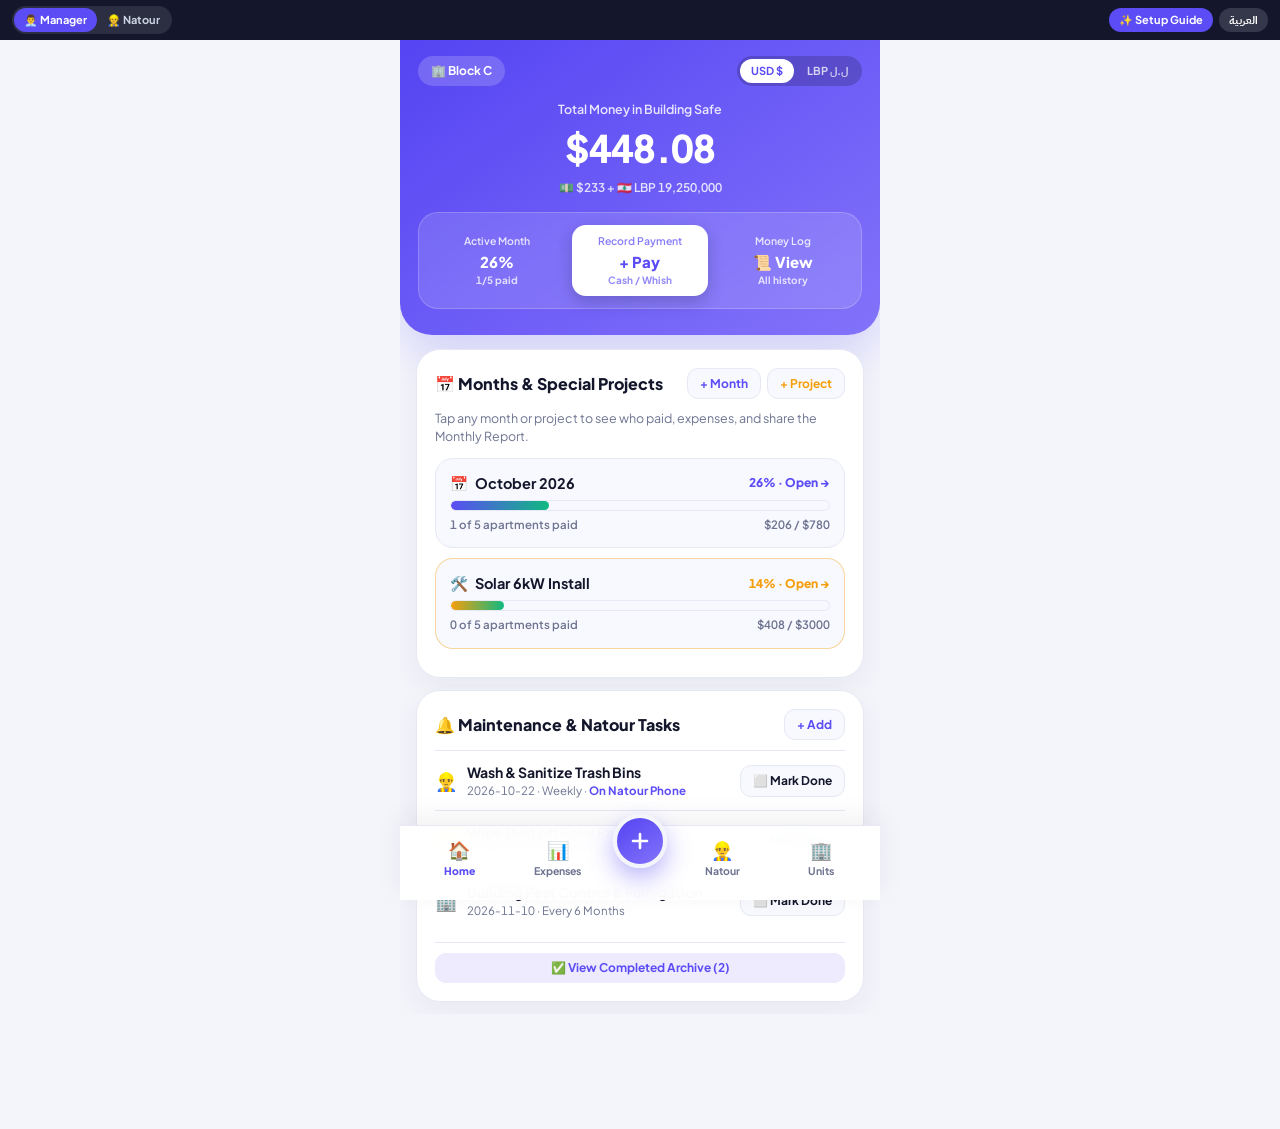
==== commit fd7a34e9: "V13.1" ====
--- a/index.html
+++ b/index.html
@@ -8,26 +8,12 @@
 <link href="https://fonts.googleapis.com/css2?family=IBM+Plex+Sans+Arabic:wght@400;500;600;700&family=Plus+Jakarta+Sans:wght@500;600;700;800&display=swap" rel="stylesheet">
 <style>
 :root {
- --bg: #f4f5fb;
- --card: #ffffff;
- --card2: #f8f9fe;
- --ink: #14172c;
- --mut: #6e7491;
- --line: #e6e8f4;
- --soft: #eeebff;
- --acc: #5b4cf5;
- --acc2: #7c6ff9;
+ --bg: #f4f5fb; --card: #ffffff; --card2: #f8f9fe; --ink: #14172c; --mut: #6e7491; --line: #e6e8f4;
+ --soft: #eeebff; --acc: #5b4cf5; --acc2: #7c6ff9;
  --hero: linear-gradient(145deg, #5444f2 0%, #6e5ef7 55%, #8273fa 100%);
- --ok: #10b981;
- --okbg: rgba(16, 185, 129, 0.12);
- --warn: #f59e0b;
- --wbg: rgba(245, 158, 11, 0.12);
- --bad: #ef4444;
- --errbg: rgba(239, 68, 68, 0.11);
- --purp: #7c3aed;
- --purpbg: rgba(124, 58, 237, 0.11);
- --shadow: 0 10px 30px rgba(30, 26, 82, 0.06);
- --shadow-lg: 0 18px 45px rgba(91, 76, 245, 0.22);
+ --ok: #10b981; --okbg: rgba(16, 185, 129, 0.12); --warn: #f59e0b; --wbg: rgba(245, 158, 11, 0.12);
+ --bad: #ef4444; --errbg: rgba(239, 68, 68, 0.11); --purp: #7c3aed; --purpbg: rgba(124, 58, 237, 0.11);
+ --shadow: 0 10px 30px rgba(30, 26, 82, 0.06); --shadow-lg: 0 18px 45px rgba(91, 76, 245, 0.22);
 }
 * { box-sizing: border-box; -webkit-tap-highlight-color: transparent; }
 body {
@@ -39,11 +25,9 @@
 button { cursor: pointer; border: 0; border-radius: 14px; font-weight: 700; transition: all .16s ease; }
 button:active { transform: scale(0.96); }
 
-/* Simulator Top Bar */
 .sim-strip {
  background: #14172c; color: #ffffff; padding: 6px 12px; font-size: 12px;
- display: flex; align-items: center; justify-content: space-between; gap: 6px;
- position: relative; z-index: 100;
+ display: flex; align-items: center; justify-content: space-between; gap: 6px; position: relative; z-index: 100;
 }
 .sim-pills { display: flex; background: rgba(255,255,255,0.1); border-radius: 999px; padding: 2px; }
 .sim-pills button { background: transparent; color: #cbd5e1; border-radius: 999px; padding: 4px 10px; font-size: 11px; }
@@ -53,80 +37,64 @@
 
 .shell { max-width: 480px; margin: 0 auto; overflow-x: hidden; }
 
-/* Royal Indigo Hero Wrapper */
 .indigo-hero {
- background: var(--hero); color: #ffffff;
- padding: 16px 18px 26px; border-radius: 0 0 32px 32px;
+ background: var(--hero); color: #ffffff; padding: 16px 18px 26px; border-radius: 0 0 32px 32px;
  box-shadow: var(--shadow-lg); margin-bottom: 14px; position: relative;
 }
-.hero-top {
- display: flex; align-items: center; justify-content: space-between; gap: 8px; margin-bottom: 14px;
-}
+.hero-top { display: flex; align-items: center; justify-content: space-between; gap: 8px; margin-bottom: 14px; }
 .hero-pill {
- background: rgba(255,255,255,0.18); backdrop-filter: blur(8px);
- color: #fff; padding: 6px 13px; border-radius: 999px; font-size: 12px; font-weight: 700;
- display: inline-flex; align-items: center; gap: 6px;
+ background: rgba(255,255,255,0.18); backdrop-filter: blur(8px); color: #fff; padding: 6px 13px;
+ border-radius: 999px; font-size: 12px; font-weight: 700; display: inline-flex; align-items: center; gap: 6px;
 }
 .hero-center { text-align: center; margin: 6px 0 16px; }
 .hero-center .lbl { font-size: 12.5px; opacity: 0.85; font-weight: 600; }
 .hero-center .big-num { font-size: 38px; font-weight: 800; letter-spacing: -0.02em; margin: 2px 0 4px; }
 .hero-center .sub-lbl { font-size: 12px; opacity: 0.82; font-weight: 600; }
-
-.hero-cur-toggle {
- display: inline-flex; background: rgba(0,0,0,0.18); padding: 3px; border-radius: 999px; gap: 2px;
-}
-.hero-cur-toggle button {
- background: transparent; color: rgba(255,255,255,0.75); padding: 4px 11px; font-size: 11px; border-radius: 999px;
-}
+.hero-cur-toggle { display: inline-flex; background: rgba(0,0,0,0.18); padding: 3px; border-radius: 999px; gap: 2px; }
+.hero-cur-toggle button { background: transparent; color: rgba(255,255,255,0.75); padding: 4px 11px; font-size: 11px; border-radius: 999px; }
 .hero-cur-toggle button.on { background: #ffffff; color: var(--acc); }
-
 .hero-stats-grid {
  display: grid; grid-template-columns: repeat(3, 1fr); gap: 8px;
  background: rgba(255,255,255,0.13); border: 1px solid rgba(255,255,255,0.2);
  border-radius: 20px; padding: 12px 10px; text-align: center; backdrop-filter: blur(8px);
 }
-.hero-stats-grid div span { display: block; font-size: 10.5px; opacity: 0.82; font-weight: 600; }
-.hero-stats-grid div b { display: block; font-size: 15px; font-weight: 800; margin-top: 2px; }
-.hero-stats-grid div small { display: block; font-size: 10px; opacity: 0.78; margin-top: 1px; }
-
-/* Standard Page Header */
-header.top-bar {
- padding: 12px 18px 8px; display: flex; align-items: center; justify-content: space-between; gap: 8px;
-}
+.hero-stats-grid .stat-tile {
+ display: block; width: 100%; background: transparent; padding: 0; border-radius: 14px; color: inherit;
+}
+.hero-stats-grid .stat-tile span { display: block; font-size: 10.5px; opacity: 0.82; font-weight: 600; }
+.hero-stats-grid .stat-tile b { display: block; font-size: 15px; font-weight: 800; margin-top: 2px; }
+.hero-stats-grid .stat-tile small { display: block; font-size: 10px; opacity: 0.78; margin-top: 1px; }
+.hero-stats-grid .stat-cta {
+ background: #ffffff; padding: 8px 4px; box-shadow: 0 6px 16px rgba(20,23,44,0.22);
+}
+.hero-stats-grid .stat-cta span { color: var(--acc); opacity: 0.72; }
+.hero-stats-grid .stat-cta b { color: var(--acc); }
+.hero-stats-grid .stat-cta small { color: var(--acc); opacity: 0.65; }
+
+header.top-bar { padding: 12px 18px 8px; display: flex; align-items: center; justify-content: space-between; gap: 8px; }
 .header-lead { display: flex; align-items: center; gap: 10px; min-width: 0; flex: 1; }
 .btn-back-lead {
  width: 36px; height: 36px; border-radius: 50%; background: var(--card); border: 1px solid var(--line);
- display: grid; place-items: center; font-size: 20px; line-height: 1; color: var(--acc); flex: none;
- box-shadow: var(--shadow);
+ display: grid; place-items: center; font-size: 20px; line-height: 1; color: var(--acc); flex: none; box-shadow: var(--shadow);
 }
 .top-brand { font-size: 11px; font-weight: 800; color: var(--acc); letter-spacing: .06em; text-transform: uppercase; }
 .top-title { font-size: 20px; font-weight: 800; margin: 0; white-space: nowrap; overflow: hidden; text-overflow: ellipsis; }
-.role-badge {
- background: var(--soft); color: var(--acc);
- padding: 6px 12px; border-radius: 999px; font-size: 11.5px; font-weight: 800; white-space: nowrap; flex: none;
-}
-
-/* White Rounded Cards */
+.role-badge { background: var(--soft); color: var(--acc); padding: 6px 12px; border-radius: 999px; font-size: 11.5px; font-weight: 800; white-space: nowrap; flex: none; }
+
 .card {
  background: var(--card); border: 1px solid var(--line); border-radius: 24px;
  padding: 18px; margin: 12px 16px; box-shadow: var(--shadow); position: relative; max-width: 100%;
 }
-.card-h { display: flex; justify-content: space-between; align-items: flex-start; gap: 8px; margin-bottom: 10px; }
-.card-h h2 { margin: 0; font-size: 16px; font-weight: 800; color: var(--ink); }
+.card-h { display: flex; justify-content: space-between; align-items: center; gap: 8px; margin-bottom: 10px; flex-wrap: wrap; }
+.card-h h2 { margin: 0; font-size: 16px; font-weight: 800; color: var(--ink); min-width: 0; flex: 1; }
 .subtext { color: var(--mut); font-size: 12.5px; margin: 0 0 12px; line-height: 1.45; }
-
 .drawer-row { display: grid; grid-template-columns: 1fr 1fr; gap: 10px; }
-.drawer-box {
- background: var(--card2); border: 1px solid var(--line); border-radius: 18px; padding: 12px 14px; min-width: 0;
-}
+.drawer-box { background: var(--card2); border: 1px solid var(--line); border-radius: 18px; padding: 12px 14px; min-width: 0; }
 .drawer-box span { display: block; font-size: 11px; font-weight: 700; color: var(--mut); }
 .drawer-box b { display: block; font-size: 16px; font-weight: 800; margin-top: 3px; color: var(--ink); }
 .drawer-box small { display: block; font-size: 11px; color: var(--mut); font-weight: 600; margin-top: 2px; }
 
-/* Month / Project Pill Strip */
-.month-pills {
- display: flex; gap: 7px; overflow-x: auto; scrollbar-width: none; padding: 4px 16px 8px;
-}
+.month-pills { display: flex; gap: 7px; overflow-x: auto; scrollbar-width: none; padding: 4px 16px 8px; }
 .month-pills::-webkit-scrollbar { display: none; }
 .mpill {
  background: var(--card); border: 1px solid var(--line); color: var(--mut);
@@ -137,125 +105,73 @@
 .mpill.proj { border-color: rgba(245,158,11,.45); }
 .mpill.proj.on { background: var(--warn); color: #ffffff; border-color: var(--warn); }
 
-/* Segmented 3-Button Bar */
 .seg-bar {
  display: grid; grid-template-columns: repeat(3, 1fr); gap: 6px;
  background: var(--card2); padding: 4px; border-radius: 14px; border: 1px solid var(--line); margin-bottom: 12px;
 }
-.seg-bar button {
- background: transparent; color: var(--mut); padding: 8px 4px; font-size: 12px;
- border-radius: 10px; text-align: center; white-space: nowrap; overflow: hidden; text-overflow: ellipsis;
-}
+.seg-bar button { background: transparent; color: var(--mut); padding: 8px 4px; font-size: 12px; border-radius: 10px; text-align: center; white-space: nowrap; overflow: hidden; text-overflow: ellipsis; }
 .seg-bar button.on { background: var(--card); color: var(--acc); box-shadow: 0 2px 8px rgba(0,0,0,0.06); }
 
-/* Horizontal Progress Bar */
 .prog-wrap { margin: 8px 0 14px; }
 .prog-top { display: flex; justify-content: space-between; align-items: baseline; margin-bottom: 7px; gap: 8px; flex-wrap: wrap; }
 .prog-top b { font-size: 19px; font-weight: 800; }
 .prog-top span { font-size: 12.5px; font-weight: 800; color: var(--acc); }
-.prog-track {
- height: 11px; width: 100%; background: var(--card2); border: 1px solid var(--line);
- border-radius: 999px; overflow: hidden;
-}
-.prog-fill {
- height: 100%; border-radius: 999px;
- background: linear-gradient(90deg, var(--acc), var(--ok));
- transition: width .35s cubic-bezier(.4,0,.2,1);
-}
+.prog-track { height: 11px; width: 100%; background: var(--card2); border: 1px solid var(--line); border-radius: 999px; overflow: hidden; }
+.prog-fill { height: 100%; border-radius: 999px; background: linear-gradient(90deg, var(--acc), var(--ok)); transition: width .35s cubic-bezier(.4,0,.2,1); }
 .prog-fill.proj { background: linear-gradient(90deg, var(--warn), var(--ok)); }
 
-/* Cycle Summary Strip */
 .ledger-strip {
- display: grid; grid-template-columns: repeat(3, 1fr); gap: 8px;
- margin-top: 10px; padding: 11px; background: var(--card2);
- border: 1px solid var(--line); border-radius: 16px; text-align: center;
+ display: grid; grid-template-columns: repeat(3, 1fr); gap: 8px; margin-top: 10px; padding: 11px;
+ background: var(--card2); border: 1px solid var(--line); border-radius: 16px; text-align: center;
 }
 .ledger-strip div span { display: block; font-size: 10.5px; font-weight: 700; color: var(--mut); }
 .ledger-strip div b { font-size: 14px; font-weight: 800; margin-top: 2px; display: block; }
 
-/* Donut Chart Container */
-.chart-wrap {
- position: relative; display: flex; flex-direction: column; align-items: center; justify-content: center;
- margin: 8px 0 14px;
-}
-.donut-center {
- position: absolute; inset: 0; display: flex; flex-direction: column;
- align-items: center; justify-content: center; pointer-events: none; text-align: center;
-}
+.chart-wrap { position: relative; display: flex; flex-direction: column; align-items: center; justify-content: center; margin: 8px 0 14px; }
+.donut-center { position: absolute; inset: 0; display: flex; flex-direction: column; align-items: center; justify-content: center; pointer-events: none; text-align: center; }
 .donut-center b { font-size: 20px; font-weight: 800; }
 .donut-center span { font-size: 11.5px; color: var(--mut); font-weight: 600; }
 
-/* Corner ⋯ Menu Button & Popover */
 .corner-wrap { position: relative; flex: none; }
 .dots-btn {
- width: 34px; height: 34px; border-radius: 10px; background: var(--card2);
- border: 1px solid var(--line); color: var(--ink); font-size: 18px;
- display: grid; place-items: center; line-height: 1;
+ width: 34px; height: 34px; border-radius: 10px; background: var(--card2); border: 1px solid var(--line);
+ color: var(--ink); font-size: 18px; display: grid; place-items: center; line-height: 1;
 }
 .corner-menu {
- position: absolute; top: 40px; inset-inline-end: 0; min-width: 215px;
- background: var(--card); border: 1px solid var(--line); border-radius: 18px;
- padding: 6px; box-shadow: 0 14px 35px rgba(20,23,44,0.16); z-index: 120;
+ position: absolute; top: 40px; inset-inline-end: 0; min-width: 215px; background: var(--card);
+ border: 1px solid var(--line); border-radius: 18px; padding: 6px; box-shadow: 0 14px 35px rgba(20,23,44,0.16); z-index: 120;
 }
 .corner-menu button {
- width: 100%; background: transparent; color: var(--ink); padding: 9px 12px;
- border-radius: 10px; font-size: 12.5px; font-weight: 700; text-align: start;
- display: flex; align-items: center; gap: 8px;
+ width: 100%; background: transparent; color: var(--ink); padding: 9px 12px; border-radius: 10px;
+ font-size: 12.5px; font-weight: 700; text-align: start; display: flex; align-items: center; gap: 8px;
 }
 .corner-menu button:hover { background: var(--card2); }
 .corner-menu button.danger { color: var(--bad); }
 
-/* List Rows */
-.list-row {
- display: flex; align-items: center; justify-content: space-between; gap: 10px;
- padding: 11px 0; border-top: 1px solid var(--line);
-}
+.list-row { display: flex; align-items: center; justify-content: space-between; gap: 10px; padding: 11px 0; border-top: 1px solid var(--line); }
 .list-row:first-of-type { border-top: 0; }
 .list-row.clickable { cursor: pointer; border-radius: 12px; padding-inline: 6px; margin-inline: -6px; transition: background .15s; }
 .list-row.clickable:hover, .list-row.selected-cat { background: var(--soft); }
 .list-left { display: flex; align-items: center; gap: 10px; min-width: 0; flex: 1; }
-.single-line-name {
- white-space: nowrap; overflow: hidden; text-overflow: ellipsis;
- font-weight: 700; font-size: 14px; display: block;
-}
-.status-stack {
- display: flex; flex-direction: column; align-items: flex-end; text-align: end;
- flex: none; line-height: 1.3;
-}
+.single-line-name { white-space: nowrap; overflow: hidden; text-overflow: ellipsis; font-weight: 700; font-size: 14px; display: block; }
+.status-stack { display: flex; flex-direction: column; align-items: flex-end; text-align: end; flex: none; line-height: 1.3; }
 .status-stack .st-paid { font-size: 12.5px; font-weight: 800; color: var(--ok); }
 .status-stack .st-owed { font-size: 12px; font-weight: 800; color: var(--bad); margin-top: 2px; }
 .status-stack .st-zero { font-size: 11px; font-weight: 600; color: var(--mut); }
-
 .split-drawer {
- background: var(--card2); border: 1px dashed var(--line); border-radius: 12px;
- padding: 8px 11px; margin-top: 7px; font-size: 11.5px; font-weight: 700;
- display: flex; justify-content: space-between; align-items: center; flex-wrap: wrap; gap: 6px;
-}
-
-.badge-code {
- background: var(--soft); color: var(--acc);
- font-weight: 800; font-size: 12px; padding: 5px 9px; border-radius: 10px; flex: none;
-}
-.badge-lang {
- background: var(--soft); color: var(--acc); font-size: 10.5px; font-weight: 800;
- padding: 2px 7px; border-radius: 6px; margin-inline-start: 6px; display: inline-block;
-}
-.badge-pay {
- font-size: 10px; font-weight: 800; padding: 2px 7px; border-radius: 6px; text-transform: uppercase;
-}
+ background: var(--card2); border: 1px dashed var(--line); border-radius: 12px; padding: 8px 11px; margin-top: 7px;
+ font-size: 11.5px; font-weight: 700; display: flex; justify-content: space-between; align-items: center; flex-wrap: wrap; gap: 6px;
+}
+.badge-code { background: var(--soft); color: var(--acc); font-weight: 800; font-size: 12px; padding: 5px 9px; border-radius: 10px; flex: none; }
+.badge-lang { background: var(--soft); color: var(--acc); font-size: 10.5px; font-weight: 800; padding: 2px 7px; border-radius: 6px; margin-inline-start: 6px; display: inline-block; }
+.badge-pay { font-size: 10px; font-weight: 800; padding: 2px 7px; border-radius: 6px; text-transform: uppercase; }
 .badge-pay.mgr { background: var(--purpbg); color: var(--purp); }
 .badge-pay.cash { background: var(--okbg); color: var(--ok); }
-
 .btn-edit {
- background: var(--card2); border: 1px solid var(--line); color: var(--ink);
- padding: 6px 12px; border-radius: 11px; font-size: 12px; display: inline-flex; align-items: center; gap: 4px; flex: none;
-}
-
-/* Expense Category Rows */
-.cat-ico {
- width: 38px; height: 38px; border-radius: 12px; display: grid; place-items: center;
- font-size: 18px; flex: none;
-}
+ background: var(--card2); border: 1px solid var(--line); color: var(--ink); padding: 6px 12px;
+ border-radius: 11px; font-size: 12px; display: inline-flex; align-items: center; gap: 4px; flex: none;
+}
+.cat-ico { width: 38px; height: 38px; border-radius: 12px; display: grid; place-items: center; font-size: 18px; flex: none; }
 .cat-mid { flex: 1; min-width: 0; }
 .cat-top { display: flex; justify-content: space-between; align-items: baseline; margin-bottom: 4px; }
 .cat-top b { font-size: 14px; font-weight: 700; }
@@ -263,109 +179,72 @@
 .cat-bar { height: 6px; background: var(--card2); border-radius: 999px; overflow: hidden; }
 .cat-bar i { display: block; height: 100%; border-radius: 999px; }
 
-/* WhatsApp Full-Size Template Editor & Live Preview */
 .wa-textarea {
- width: 100%; min-height: 150px; resize: vertical; line-height: 1.5;
- background: var(--card2); border: 1.5px solid var(--line); border-radius: 14px;
- padding: 11px 13px; font-size: 13px; font-weight: 600;
+ width: 100%; min-height: 150px; resize: vertical; line-height: 1.5; background: var(--card2);
+ border: 1.5px solid var(--line); border-radius: 14px; padding: 11px 13px; font-size: 13px; font-weight: 600;
 }
 .wa-textarea.expanded { min-height: 240px; }
-.wa-preview-box {
- background: #e5ddd5; border: 1px solid #d4ccc3; border-radius: 18px; padding: 12px; margin-top: 10px;
- max-width: 100%; overflow: hidden;
-}
+.wa-preview-box { background: #e5ddd5; border: 1px solid #d4ccc3; border-radius: 18px; padding: 12px; margin-top: 10px; max-width: 100%; overflow: hidden; }
 .wa-bubble {
- background: #dcf8c6; color: #111b21; border-radius: 14px 14px 4px 14px;
- padding: 12px 14px; font-size: 13px; line-height: 1.5; white-space: pre-wrap;
- overflow-wrap: break-word; word-break: break-word; max-width: 100%;
- box-shadow: 0 2px 5px rgba(0,0,0,0.08);
+ background: #dcf8c6; color: #111b21; border-radius: 14px 14px 4px 14px; padding: 12px 14px; font-size: 13px;
+ line-height: 1.5; white-space: pre-wrap; overflow-wrap: break-word; word-break: break-word; max-width: 100%; box-shadow: 0 2px 5px rgba(0,0,0,0.08);
 }
 .wa-bubble strong { font-weight: 800; color: #000000; }
 
-/* Docked Bottom Navigation with Centered Indigo + Button */
 nav.bottom-dock {
- position: fixed; bottom: 0; left: 50%; transform: translateX(-50%);
- width: 100%; max-width: 480px; background: rgba(255,255,255,0.96);
- backdrop-filter: blur(16px); -webkit-backdrop-filter: blur(16px);
- border-top: 1px solid var(--line); padding: 6px 10px 14px;
- display: flex; justify-content: space-around; align-items: center;
+ position: fixed; bottom: 0; left: 50%; transform: translateX(-50%); width: 100%; max-width: 480px;
+ background: rgba(255,255,255,0.96); backdrop-filter: blur(16px); -webkit-backdrop-filter: blur(16px);
+ border-top: 1px solid var(--line); padding: 6px 10px 14px; display: flex; justify-content: space-around; align-items: center;
  z-index: 90; box-shadow: 0 -8px 28px rgba(20,23,44,0.06);
 }
 nav.bottom-dock button.nav-tab {
- flex: 1; background: transparent; color: var(--mut); border-radius: 14px;
- padding: 6px 4px; display: flex; flex-direction: column; align-items: center; gap: 3px;
- font-size: 10.5px; font-weight: 700;
+ flex: 1; background: transparent; color: var(--mut); border-radius: 14px; padding: 6px 4px;
+ display: flex; flex-direction: column; align-items: center; gap: 3px; font-size: 10.5px; font-weight: 700;
 }
 nav.bottom-dock button.nav-tab .ico { font-size: 18px; line-height: 1.1; }
 nav.bottom-dock button.nav-tab.on { color: var(--acc); font-weight: 800; }
-
-.dock-plus-wrap {
- position: relative; top: -18px; flex: none; padding: 0 6px;
-}
+.dock-plus-wrap { position: relative; top: -18px; flex: none; padding: 0 6px; }
 .fab {
- width: 54px; height: 54px; border-radius: 50%; background: var(--hero);
- color: #ffffff; font-size: 28px; font-weight: 700; display: grid; place-items: center;
- box-shadow: 0 10px 24px rgba(91, 76, 245, 0.42); border: 4px solid var(--bg);
- transition: transform .2s ease;
+ width: 54px; height: 54px; border-radius: 50%; background: var(--hero); color: #ffffff; font-size: 28px; font-weight: 700;
+ display: grid; place-items: center; box-shadow: 0 10px 24px rgba(91, 76, 245, 0.42); border: 4px solid var(--bg); transition: transform .2s ease;
 }
 .fab.open { transform: rotate(45deg); background: var(--bad); }
-
 .fab-menu {
- position: fixed; bottom: 88px; left: 50%; transform: translateX(-50%);
- width: calc(100% - 32px); max-width: 380px; background: var(--card); border: 1px solid var(--line);
- border-radius: 24px; padding: 10px; box-shadow: 0 20px 50px rgba(20,23,44,0.22);
- z-index: 134; display: none; flex-direction: column; gap: 6px;
+ position: fixed; bottom: 88px; left: 50%; transform: translateX(-50%); width: calc(100% - 32px); max-width: 380px;
+ background: var(--card); border: 1px solid var(--line); border-radius: 24px; padding: 10px;
+ box-shadow: 0 20px 50px rgba(20,23,44,0.22); z-index: 134; display: none; flex-direction: column; gap: 6px;
 }
 .fab-menu.open { display: flex; }
 .fab-menu button {
- width: 100%; background: var(--card2); color: var(--ink); padding: 11px 14px;
- border-radius: 16px; font-size: 13px; font-weight: 700; text-align: start;
- display: flex; align-items: center; gap: 11px; border: 1px solid var(--line);
+ width: 100%; background: var(--card2); color: var(--ink); padding: 11px 14px; border-radius: 16px; font-size: 13px;
+ font-weight: 700; text-align: start; display: flex; align-items: center; gap: 11px; border: 1px solid var(--line);
 }
 .fab-menu button:hover { border-color: var(--acc); background: var(--soft); }
 
-/* Natour Collector Apartment Cards */
 .apt-card { padding: 14px 15px; background: var(--card); border-bottom: 1px solid var(--line); }
 .apt-card:last-child { border-bottom: 0; }
 .apt-card.settled { background: var(--okbg); }
-.apt-top-row {
- display: flex; justify-content: space-between; align-items: center; gap: 8px; flex-wrap: nowrap;
-}
-.apt-name-box {
- display: flex; align-items: center; gap: 7px; min-width: 0; flex: 1;
-}
-.apt-name-box b {
- font-size: 14.5px; font-weight: 800; white-space: nowrap; overflow: hidden; text-overflow: ellipsis;
-}
-.apt-due-box {
- display: flex; align-items: center; gap: 7px; flex: none;
-}
+.apt-top-row { display: flex; justify-content: space-between; align-items: center; gap: 8px; flex-wrap: nowrap; }
+.apt-name-box { display: flex; align-items: center; gap: 7px; min-width: 0; flex: 1; }
+.apt-name-box b { font-size: 14.5px; font-weight: 800; white-space: nowrap; overflow: hidden; text-overflow: ellipsis; }
+.apt-due-box { display: flex; align-items: center; gap: 7px; flex: none; }
 .chip-grid { display: flex; flex-wrap: wrap; gap: 6px; margin-top: 10px; }
 .chip {
- border: 1.5px solid var(--line); border-radius: 999px; padding: 6px 11px;
- font-size: 12.5px; font-weight: 700; background: var(--card2); color: var(--ink);
- display: inline-flex; align-items: center; gap: 5px;
+ border: 1.5px solid var(--line); border-radius: 999px; padding: 6px 11px; font-size: 12.5px; font-weight: 700;
+ background: var(--card2); color: var(--ink); display: inline-flex; align-items: center; gap: 5px;
 }
 .chip.ticked { background: var(--okbg); border-color: var(--ok); color: var(--ok); }
 .chip.ticked::before { content: "✓"; font-weight: 900; }
-.chip.mgr-paid {
- background: var(--purpbg); border-color: var(--purp); color: var(--purp);
-}
+.chip.mgr-paid { background: var(--purpbg); border-color: var(--purp); color: var(--purp); }
 .chip.mgr-paid::before { content: "✓"; font-weight: 900; }
-.chip.pass-through {
- border-style: dashed; border-color: rgba(245,158,11,.6);
-}
-.chip.pass-through.ticked {
- background: var(--wbg); border-style: solid; border-color: var(--warn); color: #b45309;
-}
+.chip.pass-through { border-style: dashed; border-color: rgba(245,158,11,.6); }
+.chip.pass-through.ticked { background: var(--wbg); border-style: solid; border-color: var(--warn); color: #b45309; }
 .wa-btn {
- height: 32px; padding: 0 10px; border-radius: 10px; background: var(--card2);
- border: 1px solid var(--line); display: inline-flex; align-items: center; gap: 4px;
- text-decoration: none; font-size: 12px; font-weight: 800; color: var(--ink); white-space: nowrap;
+ height: 32px; padding: 0 10px; border-radius: 10px; background: var(--card2); border: 1px solid var(--line);
+ display: inline-flex; align-items: center; gap: 4px; text-decoration: none; font-size: 12px; font-weight: 800; color: var(--ink); white-space: nowrap;
 }
 .wa-btn.receipt { background: var(--okbg); border-color: var(--ok); color: var(--ok); }
 
-/* Forms & Modals */
 input[type="text"], input[type="number"], input[type="date"], select, textarea {
  width: 100%; max-width: 100%; min-width: 0; background: var(--card2); border: 1.5px solid var(--line);
  border-radius: 13px; padding: 10px 12px; font-size: 13.5px; font-weight: 600; color: var(--ink);
@@ -373,12 +252,8 @@
 input:focus, select:focus, textarea:focus { outline: none; border-color: var(--acc); background: #fff; }
 .form-row { display: flex; gap: 8px; align-items: center; width: 100%; }
 .form-row > * { min-width: 0; }
-.amt-cur-grid {
- display: grid; grid-template-columns: 1fr 112px; gap: 8px; width: 100%; align-items: end;
-}
-.two-col-grid {
- display: grid; grid-template-columns: 1fr 1fr; gap: 8px; width: 100%;
-}
+.amt-cur-grid { display: grid; grid-template-columns: 1fr 112px; gap: 8px; width: 100%; align-items: end; }
+.two-col-grid { display: grid; grid-template-columns: 1fr 1fr; gap: 8px; width: 100%; }
 .row-div { padding: 10px 0; border-top: 1px solid var(--line); }
 .row-div:first-of-type { border-top: 0; }
 .btn-del { background: var(--errbg); color: var(--bad); padding: 7px 11px; border-radius: 10px; flex: none; }
@@ -388,71 +263,47 @@
  z-index: 200; display: none; align-items: center; justify-content: center; padding: 14px;
 }
 .modal-card {
- background: var(--card); border: 1px solid var(--line); border-radius: 28px;
- width: 100%; max-width: 440px; max-height: 90vh; overflow-y: auto; overflow-x: hidden; padding: 22px;
- box-shadow: 0 24px 60px rgba(20, 23, 44, 0.25);
+ background: var(--card); border: 1px solid var(--line); border-radius: 28px; width: 100%; max-width: 440px;
+ max-height: 90vh; overflow-y: auto; overflow-x: hidden; padding: 22px; box-shadow: 0 24px 60px rgba(20, 23, 44, 0.25);
 }
 .modal-card h3 { margin: 0 0 6px; font-size: 19px; font-weight: 800; }
 
-/* Illustrated Onboarding Styles */
-.ob-hero-title {
- font-size: 25px; font-weight: 800; line-height: 1.22; text-align: center; margin: 4px 0 6px; color: var(--ink);
-}
+.ob-hero-title { font-size: 25px; font-weight: 800; line-height: 1.22; text-align: center; margin: 4px 0 6px; color: var(--ink); }
 .ob-hero-title span { color: var(--acc); display: block; }
 .ob-illus-box {
  height: 155px; display: flex; align-items: center; justify-content: center; margin: 8px 0 14px;
- background: radial-gradient(circle, var(--soft) 0%, rgba(255,255,255,0) 72%);
- animation: floatY 3.2s ease-in-out infinite;
-}
-@keyframes floatY {
- 0%, 100% { transform: translateY(0px); }
- 50% { transform: translateY(-6px); }
-}
+ background: radial-gradient(circle, var(--soft) 0%, rgba(255,255,255,0) 72%); animation: floatY 3.2s ease-in-out infinite;
+}
+@keyframes floatY { 0%, 100% { transform: translateY(0px); } 50% { transform: translateY(-6px); } }
 .ob-pill-btn {
- width: 100%; padding: 14px 20px; border-radius: 999px; background: var(--acc);
- color: #ffffff; font-size: 15px; font-weight: 800; box-shadow: 0 8px 22px rgba(91, 76, 245, 0.32);
+ width: 100%; padding: 14px 20px; border-radius: 999px; background: var(--acc); color: #ffffff; font-size: 15px;
+ font-weight: 800; box-shadow: 0 8px 22px rgba(91, 76, 245, 0.32);
 }
 .choice-card {
- border: 1.5px solid var(--line); background: var(--card2); border-radius: 18px;
- padding: 12px 14px; margin-bottom: 8px; cursor: pointer; display: flex; align-items: center; gap: 12px;
- transition: all .15s ease;
+ border: 1.5px solid var(--line); background: var(--card2); border-radius: 18px; padding: 12px 14px; margin-bottom: 8px;
+ cursor: pointer; display: flex; align-items: center; gap: 12px; transition: all .15s ease;
 }
 .choice-card.on { border-color: var(--acc); background: var(--soft); }
-
 .step-dots { display: flex; gap: 5px; margin-bottom: 14px; }
 .step-dot { height: 6px; flex: 1; border-radius: 999px; background: var(--line); transition: background .25s; }
 .step-dot.on { background: var(--acc); }
-
-.mini-phone {
- border: 3px solid #1e293b; border-radius: 22px; background: #f8fafc;
- padding: 10px 12px; margin: 10px 0 14px; box-shadow: 0 8px 25px rgba(0,0,0,0.08);
-}
-.mini-phone-notch {
- width: 60px; height: 5px; background: #cbd5e1; border-radius: 999px; margin: 0 auto 8px;
-}
-
-.report-sheet {
- background: #ffffff; border: 2px solid var(--line); border-radius: 20px; padding: 16px; margin: 10px 0 14px;
-}
+.mini-phone { border: 3px solid #1e293b; border-radius: 22px; background: #f8fafc; padding: 10px 12px; margin: 10px 0 14px; box-shadow: 0 8px 25px rgba(0,0,0,0.08); }
+.mini-phone-notch { width: 60px; height: 5px; background: #cbd5e1; border-radius: 999px; margin: 0 auto 8px; }
+.report-sheet { background: #ffffff; border: 2px solid var(--line); border-radius: 20px; padding: 16px; margin: 10px 0 14px; }
 .report-hdr {
  background: var(--hero); color: #fff; border-radius: 14px; padding: 14px; margin-bottom: 12px;
  display: flex; justify-content: space-between; align-items: center;
 }
-
 .pin-box {
- font-family: ui-monospace, monospace; font-size: 19px; font-weight: 800;
- letter-spacing: 3px; color: var(--acc); background: var(--soft);
- padding: 6px 10px; border-radius: 10px; border: 1px dashed var(--acc); text-align: center;
-}
-
+ font-family: ui-monospace, monospace; font-size: 19px; font-weight: 800; letter-spacing: 3px; color: var(--acc);
+ background: var(--soft); padding: 6px 10px; border-radius: 10px; border: 1px dashed var(--acc); text-align: center;
+}
 #toast {
- position: fixed; top: 46px; left: 50%; transform: translateX(-50%) translateY(-20px);
- background: #14172c; color: #fff; padding: 10px 18px; border-radius: 999px;
- font-size: 13px; font-weight: 700; z-index: 300; opacity: 0; pointer-events: none;
+ position: fixed; top: 46px; left: 50%; transform: translateX(-50%) translateY(-20px); background: #14172c; color: #fff;
+ padding: 10px 18px; border-radius: 999px; font-size: 13px; font-weight: 700; z-index: 300; opacity: 0; pointer-events: none;
  transition: all .25s ease; box-shadow: 0 10px 25px rgba(20,23,44,.25);
 }
 #toast.pop { opacity: 1; transform: translateX(-50%) translateY(0); }
-
 @media print {
  .sim-strip, nav.bottom-dock, .fab-menu, .no-print { display: none !important; }
  body { background: #fff; padding: 0; }
@@ -463,7 +314,6 @@
 </head>
 <body onclick="closeAllPopovers()">
 
-<!-- TOP SIMULATOR BAR -->
 <div class="sim-strip">
  <div class="sim-pills">
  <button id="sim-mgr" class="on" onclick="setRole('mgr')">👨‍💼 Manager</button>
@@ -488,11 +338,9 @@
  </div>
  <div id="hdr-right"></div>
  </header>
-
  <main id="app-body"></main>
 </div>
 
-<!-- SPEED DIAL MENU -->
 <div class="fab-menu" id="fab-menu" onclick="event.stopPropagation()">
  <button onclick="closeAllPopovers();openDirectPayModal()">
  <span style="font-size:20px">💵</span>
@@ -516,7 +364,6 @@
  </button>
 </div>
 
-<!-- DOCK -->
 <nav class="bottom-dock" id="mgr-dock">
  <button class="nav-tab on" data-tab="dash" onclick="CYCLE_DETAIL_MODE=false;setTab('dash')">
  <span class="ico">🏠</span><span id="nav-dash">Home</span>
@@ -525,7 +372,7 @@
  <span class="ico">📊</span><span id="nav-exp">Expenses</span>
  </button>
  <div class="dock-plus-wrap">
- <button class="fab" id="fab-add" onclick="event.stopPropagation();toggleFabMenu()" title="Quick Actions">+</button>
+ <button class="fab" id="fab-add" onclick="event.stopPropagation();toggleFabMenu()" title="Quick Actions"><svg width="24" height="24" viewBox="0 0 24 24" fill="none" style="display:block"><path d="M12 5v14M5 12h14" stroke="currentColor" stroke-width="2.6" stroke-linecap="round"/></svg></button>
  </div>
  <button class="nav-tab" data-tab="natour" onclick="setTab('natour')">
  <span class="ico">👷‍♂️</span><span id="nav-nat">Natour</span>
@@ -535,7 +382,6 @@
  </button>
 </nav>
 
-<!-- MODALS -->
 <div class="modal-bg" id="onboard-modal"><div class="modal-card" id="onboard-content"></div></div>
 <div class="modal-bg" id="report-modal"><div class="modal-card" id="report-content"></div></div>
 <div class="modal-bg" id="new-cycle-modal"><div class="modal-card" id="new-cycle-content"></div></div>
@@ -543,7 +389,6 @@
 <div class="modal-bg" id="supplier-modal"><div class="modal-card" id="supplier-content"></div></div>
 <div class="modal-bg" id="settings-modal"><div class="modal-card" id="settings-content"></div></div>
 
-<!-- CHARGE MODAL -->
 <div class="modal-bg" id="charge-modal">
  <div class="modal-card">
  <div class="card-h"><h3 id="cm-title">Add Charge</h3><button class="btn-del" onclick="closeModal('charge-modal')">✕</button></div>
@@ -555,10 +400,17 @@
  <div><label style="font-size:12px;color:var(--mut)">English Name</label><input type="text" id="cm-en" style="margin-top:4px"></div>
  <div><label style="font-size:12px;color:var(--mut)">الاسم بالعربية</label><input type="text" dir="rtl" id="cm-ar" style="margin-top:4px"></div>
  </div>
- <div class="amt-cur-grid" style="margin-bottom:12px" id="cm-amt-row">
- <div><label style="font-size:12px;color:var(--mut)">Amount per Apartment</label><input type="number" id="cm-amt" style="margin-top:4px"></div>
- <div><label style="font-size:12px;color:var(--mut)">Currency</label><select id="cm-cur" style="margin-top:4px"><option value="USD">USD ($)</option><option value="LBP">LBP (ل.ل.)</option></select></div>
- </div>
+ <div id="cm-split-mode-wrap" style="display:none;margin-bottom:8px">
+ <div class="seg-bar" style="grid-template-columns:1fr 1fr;margin-bottom:6px">
+ <button type="button" id="cm-mode-total" class="on" onclick="setChargeSplitMode('total')">➗ Total bill (auto-split)</button>
+ <button type="button" id="cm-mode-apt" onclick="setChargeSplitMode('apt')">👤 Per apartment</button>
+ </div>
+ </div>
+ <div class="amt-cur-grid" style="margin-bottom:8px" id="cm-amt-row">
+ <div><label style="font-size:12px;color:var(--mut)" id="cm-amt-lbl">Amount per Apartment</label><input type="number" id="cm-amt" style="margin-top:4px" oninput="updateChargeModalSplitPreview()"></div>
+ <div><label style="font-size:12px;color:var(--mut)">Currency</label><select id="cm-cur" style="margin-top:4px" onchange="updateChargeModalSplitPreview()"><option value="USD">USD ($)</option><option value="LBP">LBP (ل.ل.)</option></select></div>
+ </div>
+ <div id="cm-split-preview" style="display:none;margin-bottom:12px;padding:8px 11px;background:var(--soft);color:var(--acc);border-radius:11px;font-size:11.5px;font-weight:700"></div>
  <div id="cm-apts-box" style="display:none;margin-bottom:12px;max-height:220px;overflow-y:auto;padding:10px;background:var(--card2);border-radius:14px"></div>
  <div class="form-row">
  <button id="cm-del-btn" class="btn-del" style="display:none" onclick="deleteCurrentCharge()">Delete</button>
@@ -567,7 +419,6 @@
  </div>
 </div>
 
-<!-- UNIT MODAL -->
 <div class="modal-bg" id="unit-modal">
  <div class="modal-card">
  <div class="card-h"><h3 id="um-title">Edit Apartment</h3><button class="btn-del" onclick="closeModal('unit-modal')">✕</button></div>
@@ -594,22 +445,13 @@
  </div>
 </div>
 
-<!-- EXPENSE MODAL -->
 <div class="modal-bg" id="exp-modal">
  <div class="modal-card">
  <div class="card-h"><h3 id="ex-modal-title">Add Building Bill / Expense</h3><button class="btn-del" onclick="closeModal('exp-modal')">✕</button></div>
-
  <div class="two-col-grid" style="margin-bottom:10px">
- <div>
- <label style="font-size:11.5px;color:var(--mut)">Date</label>
- <input type="date" id="ex-date" value="2026-10-20" style="margin-top:4px">
- </div>
- <div>
- <label style="font-size:11.5px;color:var(--mut)">Month / Project</label>
- <select id="ex-cycle" style="margin-top:4px" onchange="populateExpensePresets()"></select>
- </div>
- </div>
-
+ <div><label style="font-size:11.5px;color:var(--mut)">Date</label><input type="date" id="ex-date" style="margin-top:4px"></div>
+ <div><label style="font-size:11.5px;color:var(--mut)">Month / Project</label><select id="ex-cycle" style="margin-top:4px"></select></div>
+ </div>
  <div style="margin-bottom:10px">
  <label style="font-size:11.5px;color:var(--mut)">Who pays this bill?</label>
  <select id="ex-payer" style="margin-top:4px">
@@ -618,7 +460,6 @@
  <option value="natour_paid">✓ Already Paid by Natour from His Cash (دفعها الناطور)</option>
  </select>
  </div>
-
  <div style="margin-bottom:10px;padding:10px;background:var(--soft);border-radius:12px">
  <label style="display:flex;align-items:center;gap:8px;font-size:12.5px;font-weight:700;color:var(--acc);cursor:pointer">
  <input type="checkbox" id="ex-split-toggle" style="width:18px;height:18px" onchange="document.getElementById('ex-split-box').style.display=this.checked?'block':'none'">
@@ -628,7 +469,6 @@
  This will automatically divide the bill equally among all apartments and add it as a charge chip to collect.
  </div>
  </div>
-
  <div class="two-col-grid" style="margin-bottom:10px">
  <div>
  <label style="font-size:11.5px;color:var(--mut)">Category</label>
@@ -647,37 +487,20 @@
  <select id="ex-preset" style="margin-top:4px" onchange="applyExpensePreset(this.value)"></select>
  </div>
  </div>
-
  <div style="margin-bottom:10px">
  <label style="font-size:11.5px;color:var(--mut)">Bill Description</label>
  <input type="text" id="ex-desc" placeholder="e.g. Water Collector Bill · فاتورة جابي المياه" style="margin-top:4px">
  </div>
-
  <div class="amt-cur-grid" style="margin-bottom:10px">
- <div>
- <label style="font-size:11.5px;color:var(--mut)">Amount</label>
- <input type="number" id="ex-amt" placeholder="0" style="margin-top:4px">
- </div>
- <div>
- <label style="font-size:11.5px;color:var(--mut)">Currency</label>
- <select id="ex-cur" style="margin-top:4px">
- <option value="USD">USD ($)</option>
- <option value="LBP">LBP (ل.ل.)</option>
- </select>
- </div>
- </div>
-
+ <div><label style="font-size:11.5px;color:var(--mut)">Amount</label><input type="number" id="ex-amt" placeholder="0" style="margin-top:4px"></div>
+ <div><label style="font-size:11.5px;color:var(--mut)">Currency</label>
+ <select id="ex-cur" style="margin-top:4px"><option value="USD">USD ($)</option><option value="LBP">LBP (ل.ل.)</option></select>
+ </div>
+ </div>
  <div class="two-col-grid" style="margin-bottom:14px">
- <div>
- <label style="font-size:11.5px;color:var(--mut)">Invoice # (Optional)</label>
- <input type="text" id="ex-ref" placeholder="e.g. INV-402" style="margin-top:4px">
- </div>
- <div>
- <label style="font-size:11.5px;color:var(--mut)">Extra Note (Optional)</label>
- <input type="text" id="ex-notes" placeholder="Vendor, details..." style="margin-top:4px">
- </div>
- </div>
-
+ <div><label style="font-size:11.5px;color:var(--mut)">Invoice # (Optional)</label><input type="text" id="ex-ref" placeholder="e.g. INV-402" style="margin-top:4px"></div>
+ <div><label style="font-size:11.5px;color:var(--mut)">Extra Note (Optional)</label><input type="text" id="ex-notes" placeholder="Vendor, details..." style="margin-top:4px"></div>
+ </div>
  <div class="form-row">
  <button id="ex-del-btn" class="btn-del" style="display:none" onclick="deleteExpenseFromModal()">🗑️ Delete</button>
  <button style="flex:1;padding:13px;background:var(--acc);color:#fff" id="ex-save-btn" onclick="saveCategorizedExpense()">Save Bill / Expense</button>
@@ -685,7 +508,6 @@
  </div>
 </div>
 
-<!-- REMINDER MODAL -->
 <div class="modal-bg" id="rem-modal">
  <div class="modal-card">
  <div class="card-h"><h3>🔔 Add Maintenance Reminder</h3><button class="btn-del" onclick="closeModal('rem-modal')">✕</button></div>
@@ -713,7 +535,7 @@
  <div><label style="font-size:12px;color:var(--mut)">المهمة (AR)</label><input type="text" dir="rtl" id="rm-ar" placeholder="رش مبيدات" style="margin-top:4px"></div>
  </div>
  <div class="two-col-grid" style="margin-bottom:10px">
- <div><label style="font-size:12px;color:var(--mut)">Due Date</label><input type="date" id="rm-date" value="2026-10-25" style="margin-top:4px"></div>
+ <div><label style="font-size:12px;color:var(--mut)">Due Date</label><input type="date" id="rm-date" style="margin-top:4px"></div>
  <div><label style="font-size:12px;color:var(--mut)">How Often?</label>
  <select id="rm-freq" style="margin-top:4px" onchange="document.getElementById('rm-custom-freq-box').style.display=(this.value==='custom'?'block':'none')">
  <option value="Weekly">Weekly · أسبوعي</option>
@@ -742,28 +564,18 @@
 </div>
 <script>
 /* ============================================================================
- 2. BILINGUAL DICTIONARY & STATE (BINAYATI · بنايتي V13)
+ 1. STATE, CONSTANTS & DEFAULT DATA
  ============================================================================ */
 var STORAGE_KEY = 'binayati_v13_store';
-var ROLE = 'mgr';
-var TAB = 'dash';
-var LANG = 'en';
-var UNPAID_ONLY = false;
-var REF_CUR = 'USD';
-var SELECTED_MONTH = 'October 2026';
-var CYCLE_DETAIL_MODE = false;
-var CYCLE_MENU_OPEN = false;
-var FAB_MENU_OPEN = false;
-var SELECTED_EXP_CAT = null;
-var EXPANDED_APTS = {};
-var WA_EXPANDED = false;
-var PREVIEW_LANG = 'both';
-var PREVIEW_APT_ID = 'U_SS2R';
-var PREVIEW_MODE = 'auto';
-var REPORT_HIDE_NAMES = false;
-
-function t(en, ar) { return LANG === 'ar' ? ar : en; }
-function todayIso() { return '2026-10-20'; }
+var ROLE = 'mgr', TAB = 'dash', LANG = 'en', UNPAID_ONLY = false, REF_CUR = 'USD';
+var SELECTED_MONTH = 'October 2026', CYCLE_DETAIL_MODE = false, CYCLE_MENU_OPEN = false, FAB_MENU_OPEN = false;
+var SELECTED_EXP_CAT = null, EXPANDED_APTS = {}, WA_EXPANDED = false;
+var PREVIEW_LANG = 'both', PREVIEW_APT_ID = 'U_SS2R', PREVIEW_MODE = 'auto', REPORT_HIDE_NAMES = false;
+var COMPLETED_OPEN = false;
+var curExpIdx = -1, curChargeKind = 'fixed', curChargeIdx = -1, curUnitIdx = -1, ncType = 'month';
+
+var MONTHS_EN = ['January','February','March','April','May','June','July','August','September','October','November','December'];
+var MONTHS_AR = ['كانون الثاني','شباط','آذار','نيسان','أيار','حزيران','تموز','آب','أيلول','تشرين الأول','تشرين الثاني','كانون الأول'];
 
 var CHARGE_PRESETS = {
  fixed: [
@@ -786,6 +598,16 @@
  ]
 };
 
+var EXP_PRESETS = [
+ { cat: 'gen', en: 'Generator Fuel & Service', ar: 'مازوت وصيانة المولد' },
+ { cat: 'elev', en: 'Elevator Monthly Maintenance', ar: 'صيانة المصعد الشهرية' },
+ { cat: 'water', en: 'Water Collector Bill', ar: 'فاتورة جابي المياه' },
+ { cat: 'clean', en: 'Cleaning Supplies', ar: 'مواد تنظيف' },
+ { cat: 'light', en: 'Light Bulbs', ar: 'لمبات إنارة' },
+ { cat: 'repair', en: 'Repair & Labor', ar: 'تصليح ويد عاملة' },
+ { cat: 'solar', en: 'Solar Equipment', ar: 'معدات الطاقة الشمسية' }
+];
+
 var EXP_CATS = {
  gen: { id: 'gen', en: 'Generator & Fuel', ar: 'المولد والمازوت', ico: '⚡', color: '#f59e0b' },
  elev: { id: 'elev', en: 'Elevator', ar: 'المصعد', ico: '🛗', color: '#5b4cf5' },
@@ -798,23 +620,15 @@
 
 var DEFAULT_DB = {
  settings: {
- bldEn: 'Block C', bldAr: 'البلوك C',
- hasNatour: true,
- collectorEn: 'Anas', collectorAr: 'أنس',
- collectorPhone: '96170123456',
- collectorPin: '482910',
- collectorToken: 'bny-9f4a-882c-7d1e',
- rate: 89500,
- treasuryMode: 'split',
- initialUsd: 450, initialLbp: 18000000,
- natourCanSeeHistory: true,
- natourCanShowPhone: true
+ bldEn: 'Block C', bldAr: 'البلوك C', hasNatour: true,
+ collectorEn: 'Anas', collectorAr: 'أنس', collectorPhone: '96170123456',
+ collectorPin: '482910', collectorToken: 'bny-9f4a-882c-7d1e',
+ rate: 89500, treasuryMode: 'split', initialUsd: 450, initialLbp: 18000000,
+ natourCanSeeHistory: true, natourCanShowPhone: true
  },
  cycles: {
  'October 2026': {
- isProject: false,
- arLabel: 'تشرين الأول 2026',
- published: true,
+ isProject: false, arLabel: 'تشرين الأول 2026', published: true,
  fixed: [
  { id: 'f_maint', en: 'Building Maintenance', ar: 'صيانة المبنى', amt: 20, cur: 'USD', exc: { 'U_1A': 15 } },
  { id: 'f_natour', en: 'Natour Monthly Fee', ar: 'أتعاب الناطور', amt: 15, cur: 'USD', exc: {} }
@@ -836,19 +650,12 @@
  's_net': { 'U_2B': 1 },
  's_dish': { 'U_2B': 1 }
  },
- mgrPayChannel: {
- 'U_2B': 'Whish Money'
- }
+ mgrPayChannel: { 'U_2B': 'Whish Money' }
  },
  'Solar 6kW Install': {
- isProject: true,
- arLabel: 'مشروع الطاقة الشمسية 6kW',
- published: true,
- targetBudget: 3000,
- downPaymentTotal: 300,
- installmentMonths: 5,
- fixed: [],
- dues: [],
+ isProject: true, arLabel: 'مشروع الطاقة الشمسية 6kW', published: true,
+ targetBudget: 3000, downPaymentTotal: 300, installmentMonths: 5,
+ fixed: [], dues: [],
  services: [
  { id: 'sp_down', en: 'Initial Down Payment ($300 Split)', ar: 'الدفعة الأولى (من أصل 300$)', cur: 'USD', passThrough: false, map: { 'U_SS2R': 60, 'U_SS1R': 60, 'U_1A': 60, 'U_2A': 60, 'U_2B': 60 } },
  { id: 'sp_m1', en: 'Oct 2026 Installment (1/5)', ar: 'قسط تشرين الأول 2026 (1/5)', cur: 'USD', passThrough: false, map: { 'U_SS2R': 108, 'U_SS1R': 108, 'U_1A': 108, 'U_2A': 108, 'U_2B': 108 } },
@@ -893,23 +700,363 @@
  { id: 'l3', desc: 'Shared Generator Fuel & Service', sub: '⚡ Generator & Fuel', channel: 'Building Safe', amt: 110, cur: 'USD', type: 'out', at: '2026-10-10', ref: 'FUEL-102' },
  { id: 'l4', desc: 'Ahmad El-Khatib (SS2R) · Oct Dues', sub: 'Collected by Natour', channel: 'Natour Cash', amt: 35, cur: 'USD', type: 'in', at: '2026-10-09', ref: 'NATOUR' }
  ],
- waTemplateAr: '🏠 *بنايتي · Binayati* 💧\n\n💡 *فاتورة شهرية / PAYMENT NOTICE*\n*{building}* · *{month}*\n\nتحية طيبة *{name}* ({unit})، 👋\n{items}\n\n👉 *المبلغ المطلوب تسليمه إلى {collector}:*\n*{due}*\n\nنشكر حسن تعاونكم! 🙏✨',
- waTemplateEn: '🏠 *Binayati · بنايتي* 💧\n\n💡 *Friendly Bill Reminder / PAYMENT NOTICE*\n*{building}* · *{month}*\n\nHello *{name}* ({unit}), 👋\n{items}\n\n👉 *Total due to pass to {collector}:*\n*{due}*\n\nThank you for your support! 🙏✨',
+ waTemplateAr: '🏠 *بنايتي · Binayati* 💧\n\n🌸 *تذكير لطيف بالمستحقات الشهرية*\n🏢 *{building}* · *{month}*\n\nتحية طيبة *{name}* ({unit})، 👋\n{items}\n\n👈 *المبلغ المتبقي لتسليمه إلى {collector}:*\n*{due}*\n\nشكراً لتعاونكم الدائم! 🙏✨',
+ waTemplateEn: '🏠 *Binayati · بنايتي* 💧\n\n🌸 *Friendly Monthly Bill Summary*\n🏢 *{building}* · *{month}*\n\nHello *{name}* ({unit}), 👋\n{items}\n\n👉 *Total due to pass to {collector}:*\n*{due}*\n\nThank you for your support! 🙏✨',
  waReceiptAr: '🏠 *بنايتي · Binayati* 💧\n\n🧾 *إيصال استلام رسمي · OFFICIAL RECEIPT*\n*{building}* · *{month}*\n\nشكراً جزيلاً *{name}* ({unit})! 🌸\nتم استلام كامل مستحقاتكم:\n{items}\n\n✅ *الرصيد المتبقي: 0 (مسدّد بالكامل)*\nبارك الله بكم! 🙏✨',
  waReceiptEn: '🏠 *Binayati · بنايتي* 💧\n\n🧾 *Official Payment Receipt*\n*{building}* · *{month}*\n\nThank you *{name}* ({unit})! 🌸\nWe confirm receiving your full payment:\n{items}\n\n✅ *Remaining Balance: $0 (Settled in Full)*\nThank you for your support! 🙏✨'
 };
 
+/* ============================================================================
+ 2. STORAGE
+ ============================================================================ */
+function loadDB() {
+ var base = JSON.parse(JSON.stringify(DEFAULT_DB));
+ try {
+ var r = localStorage.getItem(STORAGE_KEY);
+ if (r) {
+ var saved = JSON.parse(r);
+ for (var k in saved) {
+ if (k === 'settings') base.settings = Object.assign({}, base.settings, saved.settings);
+ else base[k] = saved[k];
+ }
+ }
+ } catch (e) {}
+ ['reminders', 'completedTasks', 'expenses', 'ledger', 'apartments'].forEach(function(k) {
+ if (!Array.isArray(base[k])) base[k] = [];
+ });
+ if (!base.cycles || typeof base.cycles !== 'object') base.cycles = {};
+ return base;
+}
 var DB = loadDB();
-function loadDB() {
- try { var r = localStorage.getItem(STORAGE_KEY); if (r) return JSON.parse(r); } catch (e) {}
- return JSON.parse(JSON.stringify(DEFAULT_DB));
-}
 function saveDB() {
  try { localStorage.setItem(STORAGE_KEY, JSON.stringify(DB)); } catch (e) {}
 }
 
 /* ============================================================================
- 3. NATIVE MOBILE SHARE SHEET & REPORT EXPORT ENGINE (Fixed for iPhone/Android)
+ 3. BASIC HELPERS
+ ============================================================================ */
+function t(en, ar) { return LANG === 'ar' ? ar : en; }
+function pad2(n) { return (n < 10 ? '0' : '') + n; }
+function todayIso() {
+ var d = new Date();
+ return d.getFullYear() + '-' + pad2(d.getMonth() + 1) + '-' + pad2(d.getDate());
+}
+function esc(s) {
+ return String(s == null ? '' : s).replace(/&/g, '&amp;').replace(/</g, '&lt;').replace(/>/g, '&gt;')
+ .replace(/"/g, '&quot;').replace(/'/g, '&#39;');
+}
+/* Safe way to pass a name into an inline onclick: produces a quoted JS string, HTML-escaped. */
+function jsArg(s) { return esc(JSON.stringify(String(s))); }
+
+function fmt(amt, cur, lang) {
+ var n = Number(amt) || 0;
+ var sign = n < 0 ? '-' : '';
+ n = Math.abs(n);
+ if (cur === 'LBP') return sign + 'LBP ' + Math.round(n).toLocaleString('en-US');
+ return sign + '$' + (Math.round(n * 100) / 100).toLocaleString('en-US', { maximumFractionDigits: 2 });
+}
+
+function dispCycleName(key, lang) {
+ lang = lang || LANG;
+ var cyc = DB.cycles[key];
+ if (cyc && cyc.isProject) return lang === 'ar' ? (cyc.arLabel || key) : key;
+ if (lang !== 'ar') return key;
+ var parts = String(key).split(' ');
+ var idx = MONTHS_EN.indexOf(parts[0]);
+ if (idx < 0) return key;
+ return MONTHS_AR[idx] + ' ' + (parts[1] || '');
+}
+
+function getRate() { return Number(DB.settings.rate) || 89500; }
+
+function openModal(id) { document.getElementById(id).style.display = 'flex'; }
+function closeModal(id) { document.getElementById(id).style.display = 'none'; }
+function showToast(msg) {
+ var el = document.getElementById('toast');
+ document.getElementById('toast-msg').textContent = msg;
+ el.classList.add('pop');
+ setTimeout(function() { el.classList.remove('pop'); }, 2800);
+}
+function setRole(r) {
+ ROLE = r;
+ document.getElementById('sim-mgr').className = r === 'mgr' ? 'on' : '';
+ document.getElementById('sim-col').className = r === 'col' ? 'on' : '';
+ render();
+}
+function setTab(tName) {
+ TAB = tName;
+ document.querySelectorAll('#mgr-dock button.nav-tab').forEach(function(b) {
+ b.className = 'nav-tab' + (b.getAttribute('data-tab') === tName ? ' on' : '');
+ });
+ render();
+ window.scrollTo(0, 0);
+}
+function toggleLang() { LANG = LANG === 'ar' ? 'en' : 'ar'; render(); }
+function toggleFabMenu() {
+ FAB_MENU_OPEN = !FAB_MENU_OPEN;
+ document.getElementById('fab-menu').classList.toggle('open', FAB_MENU_OPEN);
+ document.getElementById('fab-add').classList.toggle('open', FAB_MENU_OPEN);
+}
+function closeAllPopovers() {
+ var changed = false;
+ if (CYCLE_MENU_OPEN) { CYCLE_MENU_OPEN = false; changed = true; }
+ if (FAB_MENU_OPEN) {
+ FAB_MENU_OPEN = false;
+ document.getElementById('fab-menu').classList.remove('open');
+ document.getElementById('fab-add').classList.remove('open');
+ }
+ if (changed) render();
+}
+function goBackLead() {
+ if (TAB === 'setup') { TAB = 'dash'; render(); return; }
+ if (CYCLE_DETAIL_MODE) { CYCLE_DETAIL_MODE = false; render(); return; }
+ setTab('dash');
+}
+function toggleCompletedDrawer() { COMPLETED_OPEN = !COMPLETED_OPEN; render(); }
+function togglePublished() {
+ var cyc = DB.cycles[SELECTED_MONTH];
+ if (!cyc) return;
+ cyc.published = !cyc.published;
+ saveDB(); render();
+}
+</script>
+<script>
+/* ============================================================================
+ 4. CALCULATION HELPERS (these were referenced but never defined)
+ ============================================================================ */
+function cellState(cyc, colId, aId) {
+ return (cyc && cyc.paid && cyc.paid[colId] && cyc.paid[colId][aId]) || 0;
+}
+
+/* Columns of a month/project. buildingOnly=true excludes pass-through supplier subscriptions. */
+function getCycleCols(cKey, buildingOnly) {
+ var cyc = DB.cycles[cKey];
+ if (!cyc) return [];
+ var cols = [];
+ (cyc.fixed || []).forEach(function(f) {
+ cols.push({
+ id: f.id, en: f.en, ar: f.ar, cur: f.cur || 'USD', passThrough: false,
+ valFor: function(aId) {
+ var ex = f.exc || {};
+ return ex[aId] != null ? Number(ex[aId]) || 0 : Number(f.amt) || 0;
+ }
+ });
+ });
+ (cyc.dues || []).forEach(function(d) {
+ cols.push({
+ id: d.id, en: d.en, ar: d.ar, cur: d.cur || 'USD', passThrough: false,
+ linkedProject: d.linkedProject, linkedColId: d.linkedColId,
+ valFor: function() { return Number(d.amt) || 0; }
+ });
+ });
+ (cyc.services || []).forEach(function(sv) {
+ if (buildingOnly && sv.passThrough) return;
+ cols.push({
+ id: sv.id, en: sv.en, ar: sv.ar, cur: sv.cur || 'USD', passThrough: !!sv.passThrough,
+ valFor: function(aId) { return Number((sv.map || {})[aId]) || 0; }
+ });
+ });
+ return cols;
+}
+
+function getCycleStats(cKey) {
+ var rate = getRate();
+ var s = {
+ eqGotUsd: 0, eqSumUsd: 0, settled: 0, total: 0, pct: 0,
+ expUsd: 0, netCycleUsd: 0,
+ mgrUsdGot: 0, mgrLbpGot: 0,
+ natNetUsd: 0, natNetLbp: 0,
+ supGotUsd: 0, supSumUsd: 0
+ };
+ var cyc = DB.cycles[cKey];
+ if (!cyc) return s;
+
+ var bldCols = getCycleCols(cKey, true);
+ var allCols = getCycleCols(cKey, false);
+
+ DB.apartments.forEach(function(a) {
+ var anyV = false, owed = false;
+ bldCols.forEach(function(c) {
+ var v = c.valFor(a.id);
+ if (v <= 0) return;
+ anyV = true;
+ var eq = c.cur === 'LBP' ? v / rate : v;
+ s.eqSumUsd += eq;
+ if (cellState(cyc, c.id, a.id) > 0) s.eqGotUsd += eq; else owed = true;
+ });
+ if (anyV) { s.total++; if (!owed) s.settled++; }
+ });
+ s.pct = s.eqSumUsd > 0 ? Math.round(s.eqGotUsd / s.eqSumUsd * 100) : 0;
+
+ allCols.forEach(function(c) {
+ DB.apartments.forEach(function(a) {
+ var v = c.valFor(a.id);
+ if (v <= 0) return;
+ var st = cellState(cyc, c.id, a.id);
+ var usdEq = c.cur === 'LBP' ? v / rate : v;
+ if (c.passThrough) {
+ s.supSumUsd += usdEq;
+ if (st === 1) s.supGotUsd += usdEq;
+ } else if (st === 1) {
+ if (c.cur === 'LBP') s.natNetLbp += v; else s.natNetUsd += v;
+ }
+ if (st === 2) {
+ if (c.cur === 'LBP') s.mgrLbpGot += v; else s.mgrUsdGot += v;
+ }
+ });
+ });
+
+ DB.expenses.forEach(function(e) {
+ if (e.month !== cKey || e.payer === 'natour_pending') return;
+ var amt = Number(e.amt) || 0;
+ s.expUsd += e.cur === 'LBP' ? amt / rate : amt;
+ if (e.payer === 'natour_paid') {
+ if (e.cur === 'LBP') s.natNetLbp -= amt; else s.natNetUsd -= amt;
+ }
+ });
+ s.netCycleUsd = s.eqGotUsd - s.expUsd;
+ return s;
+}
+
+/* Building safe: initial balance + manager-side money in - building-safe bills out. */
+function getSafeBalance() {
+ var rate = getRate();
+ var single = DB.settings.treasuryMode === 'single';
+ var usd = Number(DB.settings.initialUsd) || 0;
+ var lbp = single ? 0 : (Number(DB.settings.initialLbp) || 0);
+ if (single) usd += (Number(DB.settings.initialLbp) || 0) / rate;
+
+ Object.keys(DB.cycles).forEach(function(ck) {
+ var cyc = DB.cycles[ck];
+ getCycleCols(ck, true).forEach(function(c) {
+ if (c.linkedProject) return; // Avoid double-counting linked project installments
+ DB.apartments.forEach(function(a) {
+ var v = c.valFor(a.id);
+ if (v <= 0 || cellState(cyc, c.id, a.id) === 0) return;
+ if (c.cur === 'LBP') { if (single) usd += v / rate; else lbp += v; }
+ else usd += v;
+ });
+ });
+ });
+
+ (DB.expenses || []).forEach(function(e) {
+ if (e.payer === 'natour_pending') return;
+ var amt = Number(e.amt) || 0;
+ if (e.cur === 'LBP') { if (single) usd -= amt / rate; else lbp -= amt; }
+ else usd -= amt;
+ });
+
+ var refCur = single ? 'USD' : REF_CUR;
+ var refVal = refCur === 'LBP' ? (lbp + usd * rate) : (usd + lbp / rate);
+ return { netUsd: usd, netLbp: lbp, refVal: refVal };
+}
+
+function isAptSettled(a, cKey) {
+ var cyc = DB.cycles[cKey];
+ var any = false, owed = false;
+ getCycleCols(cKey, true).forEach(function(c) {
+ var v = c.valFor(a.id);
+ if (v <= 0) return;
+ any = true;
+ if (cellState(cyc, c.id, a.id) === 0) owed = true;
+ });
+ return any && !owed;
+}
+
+/* Tap a chip: unpaid -> collected by Natour -> unpaid. Manager-paid chips reset to unpaid. */
+function toggleTick(colId, aId) {
+ var cyc = DB.cycles[SELECTED_MONTH];
+ if (!cyc) return;
+ cyc.paid = cyc.paid || {};
+ cyc.paid[colId] = cyc.paid[colId] || {};
+ var cur = cyc.paid[colId][aId] || 0;
+ if (cur === 2 && !confirm(t('This was paid to the manager. Clear it?', 'هذا المبلغ مدفوع للمدير. هل تريد إلغاءه؟'))) return;
+ var next = cur === 0 ? 1 : 0;
+ if (next) cyc.paid[colId][aId] = next; else delete cyc.paid[colId][aId];
+
+ var due = (cyc.dues || []).filter(function(d) { return d.id === colId; })[0];
+ if (due && due.linkedProject && DB.cycles[due.linkedProject]) {
+ var pc = DB.cycles[due.linkedProject];
+ var tc = due.linkedColId || 'sp_m1';
+ pc.paid = pc.paid || {};
+ pc.paid[tc] = pc.paid[tc] || {};
+ if (next) pc.paid[tc][aId] = next; else delete pc.paid[tc][aId];
+ }
+ saveDB(); render();
+}
+
+function renderWaBlock(a, lang, mode) {
+ var cKey = SELECTED_MONTH, cyc = DB.cycles[cKey] || {};
+ var wantPaid = mode === 'receipt';
+ var lines = [], dueUsd = 0, dueLbp = 0;
+ getCycleCols(cKey, false).forEach(function(c) {
+ var v = c.valFor(a.id);
+ if (v <= 0) return;
+ var paid = cellState(cyc, c.id, a.id) > 0;
+ if (wantPaid && !paid) return; /* receipts list only what was paid */
+ var check = paid ? ' ✅' : '';
+ lines.push('• ' + (lang === 'ar' ? (c.ar || c.en) : c.en) + ': ' + fmt(v, c.cur) + check);
+ if (!paid) { if (c.cur === 'LBP') dueLbp += v; else dueUsd += v; }
+ });
+ var items = lines.length ? lines.join('\n') : (lang === 'ar' ? '• لا توجد مستحقات' : '• No items');
+ var dueTxt = '';
+ if (dueUsd > 0) dueTxt += fmt(dueUsd, 'USD');
+ if (dueUsd > 0 && dueLbp > 0) dueTxt += ' + ';
+ if (dueLbp > 0) dueTxt += fmt(dueLbp, 'LBP');
+ if (!dueTxt) dueTxt = fmt(0, 'USD');
+
+ var tpl = wantPaid ? (lang === 'ar' ? DB.waReceiptAr : DB.waReceiptEn) : (lang === 'ar' ? DB.waTemplateAr : DB.waTemplateEn);
+ var name = lang === 'ar' ? (a.ar || a.en) : a.en;
+ var collector = lang === 'ar' ? DB.settings.collectorAr : DB.settings.collectorEn;
+ var bld = lang === 'ar' ? DB.settings.bldAr : DB.settings.bldEn;
+ return String(tpl || '')
+ .replace(/\{building\}/g, bld)
+ .replace(/\{month\}/g, dispCycleName(cKey, lang))
+ .replace(/\{name\}/g, name)
+ .replace(/\{unit\}/g, a.code)
+ .replace(/\{collector\}/g, collector)
+ .replace(/\{due\}/g, dueTxt)
+ .replace(/\{items\}/g, items);
+}
+
+function buildWhatsAppText(a, lang, mode) {
+ if (mode === 'auto') mode = isAptSettled(a, SELECTED_MONTH) ? 'receipt' : 'due';
+ var parts = [];
+ if (lang === 'ar' || lang === 'both') parts.push(renderWaBlock(a, 'ar', mode));
+ if (lang === 'en' || lang === 'both') parts.push(renderWaBlock(a, 'en', mode));
+ return parts.join('\n\n━━━━━━━━━━\n\n');
+}
+
+function buildWaLink(a) {
+ var digits = String(a.ph || '').replace(/\D/g, '');
+ return 'https://wa.me/' + digits + '?text=' + encodeURIComponent(buildWhatsAppText(a, a.prefLang || 'both', 'auto'));
+}
+
+/* Escape first, then turn *bold* markers into <strong>. */
+function formatWaHtml(text) {
+ return esc(text).replace(/\*([^*\n]+)\*/g, '<strong>$1</strong>');
+}
+
+function buildDonutSvg(segs, centerVal, centerLbl) {
+ var total = segs.reduce(function(a, s) { return a + s.usd; }, 0);
+ var R = 54, C = 2 * Math.PI * R, off = 0, arcs = '';
+ if (!segs.length || total <= 0) {
+ arcs = '<circle cx="70" cy="70" r="' + R + '" fill="none" stroke="var(--line)" stroke-width="18"/>';
+ } else {
+ segs.forEach(function(s) {
+ var len = (s.usd / total) * C;
+ arcs += '<circle cx="70" cy="70" r="' + R + '" fill="none" stroke="' + s.color + '" stroke-width="18"'
+ + ' stroke-dasharray="' + len.toFixed(2) + ' ' + C.toFixed(2) + '"'
+ + ' stroke-dashoffset="' + (-off).toFixed(2) + '" transform="rotate(-90 70 70)"/>';
+ off += len;
+ });
+ }
+ return '<div class="chart-wrap"><svg width="140" height="140" viewBox="0 0 140 140">' + arcs + '</svg>'
+ + '<div class="donut-center"><b dir="ltr">' + esc(centerVal) + '</b><span>' + esc(centerLbl) + '</span></div></div>';
+}
+
+/* ============================================================================
+ 5. MONTHLY REPORT (share image / text / print)
  ============================================================================ */
 function openMonthlyReportModal() {
  renderMonthlyReportContent();
@@ -921,7 +1068,7 @@
  var sf = getSafeBalance();
  var cyc = DB.cycles[SELECTED_MONTH];
  var bldCols = getCycleCols(SELECTED_MONTH, true);
- var rate = Number(DB.settings.rate) || 89500;
+ var rate = getRate();
  var cycExps = DB.expenses.filter(function(e) { return e.month === SELECTED_MONTH && e.payer !== 'natour_pending'; });
 
  var h = '<div class="card-h no-print"><h3>📊 ' + t('Monthly Building Report', 'التقرير المالي الشهري للبناية') + '</h3><button class="btn-del" onclick="closeModal(\'report-modal\')">✕</button></div>';
@@ -942,7 +1089,7 @@
  h += '<div class="ledger-strip" style="margin-top:0;margin-bottom:12px">';
  h += '<div><span>' + t('Collected', 'المحصّل') + '</span><b dir="ltr" style="color:var(--ok)">+$' + Math.round(s.eqGotUsd) + '</b></div>';
  h += '<div><span>' + t('Bills Paid', 'المصاريف') + '</span><b dir="ltr" style="color:var(--bad)">-$' + Math.round(s.expUsd) + '</b></div>';
- h += '<div><span>' + t('Period Net', 'صافي الشهر') + '</span><b dir="ltr" style="color:var(--acc)">' + (s.netCycleUsd>=0?'+':'-') + '$' + Math.abs(Math.round(s.netCycleUsd)) + '</b></div>';
+ h += '<div><span>' + t('Period Net', 'صافي الشهر') + '</span><b dir="ltr" style="color:var(--acc)">' + (s.netCycleUsd >= 0 ? '+' : '-') + '$' + Math.abs(Math.round(s.netCycleUsd)) + '</b></div>';
  h += '</div>';
 
  h += '<div style="font-size:11.5px;font-weight:800;color:var(--mut);text-transform:uppercase;margin-bottom:6px">🧾 ' + t('Bills & Expenses Paid (' + cycExps.length + ')', 'الفواتير والمصاريف المدفوعة (' + cycExps.length + ')') + '</div>';
@@ -951,31 +1098,29 @@
  } else {
  cycExps.forEach(function(e) {
  h += '<div style="display:flex;justify-content:space-between;font-size:12.5px;padding:5px 0;border-bottom:1px dashed var(--line)">';
- h += '<span>' + esc(e.desc) + ' <small style="color:var(--mut)">(' + esc(e.date || 'Oct') + ')</small></span>';
+ h += '<span>' + esc(e.desc) + ' <small style="color:var(--mut)">(' + esc(e.date || '') + ')</small></span>';
  h += '<b dir="ltr" style="color:var(--bad)">-' + fmt(e.amt, e.cur, 'en') + '</b></div>';
  });
  }
 
  h += '<div style="font-size:11.5px;font-weight:800;color:var(--mut);text-transform:uppercase;margin:12px 0 6px">🏢 ' + t('Apartments Collection (' + s.settled + '/' + s.total + ' Paid)', 'تحصيل الشقق (' + s.settled + '/' + s.total + ' مسدد)') + '</div>';
  DB.apartments.forEach(function(a) {
- var uGot = 0, lGot = 0, uDue = 0, lDue = 0;
+ var uDue = 0, lDue = 0;
  bldCols.forEach(function(c) {
- var v = c.valFor(a.id); if (v <= 0) return;
- var pd = !!(cyc.paid && cyc.paid[c.id] && cyc.paid[c.id][a.id]);
- if (c.cur === 'LBP') { if (pd) lGot += v; else lDue += v; }
- else { if (pd) uGot += v; else uDue += v; }
- });
- var eqPaid = Math.round(uGot + (lGot / rate));
+ var v = c.valFor(a.id);
+ if (v <= 0 || cellState(cyc, c.id, a.id) > 0) return;
+ if (c.cur === 'LBP') lDue += v; else uDue += v;
+ });
  var eqOwed = Math.round(uDue + (lDue / rate));
- var label = REPORT_HIDE_NAMES ? ('Unit ' + a.code + ' · شقة ' + a.code) : (a.code + ' · ' + (LANG==='ar'?(a.ar||a.en):a.en));
+ var label = REPORT_HIDE_NAMES ? ('Unit ' + a.code) : (a.code + ' · ' + (LANG === 'ar' ? (a.ar || a.en) : a.en));
  h += '<div style="display:flex;justify-content:space-between;font-size:12.5px;padding:5px 0;border-bottom:1px solid var(--line)">';
  h += '<b>' + esc(label) + '</b>';
- h += '<span dir="ltr" style="font-weight:800;color:' + (eqOwed === 0 ? 'var(--ok)' : 'var(--bad)') + '">' + (eqOwed === 0 ? ('✓ Paid $' + eqPaid) : ('Owes $' + eqOwed)) + '</span></div>';
+ h += '<span dir="ltr" style="font-weight:800;color:' + (eqOwed === 0 ? 'var(--ok)' : 'var(--bad)') + '">' + (eqOwed === 0 ? '✓ Paid' : ('Owes $' + eqOwed)) + '</span></div>';
  });
  h += '</div>';
 
  h += '<div class="two-col-grid no-print" style="margin-bottom:8px">';
- h += '<button style="padding:12px;background:var(--acc);color:#fff" onclick="shareReportImageNative()">📲 ' + t('Share Report Image (WhatsApp)', 'مشاركة صورة التقرير (واتساب)') + '</button>';
+ h += '<button style="padding:12px;background:var(--acc);color:#fff" onclick="shareReportImageNative()">📲 ' + t('Share Report Image', 'مشاركة صورة التقرير') + '</button>';
  h += '<button style="padding:12px;background:var(--card2);border:1px solid var(--line)" onclick="window.print()">🖨️ ' + t('Save PDF / Print', 'حفظ PDF / طباعة') + '</button>';
  h += '</div>';
  h += '<button class="no-print" style="width:100%;padding:12px;background:var(--okbg);color:var(--ok);border:1px solid var(--ok)" onclick="shareReportToWhatsAppGroup()">💬 ' + t('Share Summary Text to WhatsApp Group', 'مشاركة ملخص النص في مجموعة واتساب') + '</button>';
@@ -983,13 +1128,13 @@
  document.getElementById('report-content').innerHTML = h;
 }
 
-// Uses native navigator.share() to let iPhones and Androids save/share image directly to WhatsApp or Photos!
+/* Image export. Canvas cannot shape Arabic text, so the image is English-only. */
 function shareReportImageNative() {
  var s = getCycleStats(SELECTED_MONTH);
  var sf = getSafeBalance();
  var cyc = DB.cycles[SELECTED_MONTH];
  var bldCols = getCycleCols(SELECTED_MONTH, true);
- var rate = Number(DB.settings.rate) || 89500;
+ var rate = getRate();
  var cycExps = DB.expenses.filter(function(e) { return e.month === SELECTED_MONTH && e.payer !== 'natour_pending'; });
 
  var canvas = document.createElement('canvas');
@@ -1001,7 +1146,6 @@
 
  ctx.fillStyle = '#f4f5fb';
  ctx.fillRect(0, 0, w, h);
-
  var grad = ctx.createLinearGradient(0, 0, w, 160);
  grad.addColorStop(0, '#5444f2');
  grad.addColorStop(1, '#7c6ff9');
@@ -1010,7 +1154,7 @@
 
  ctx.fillStyle = '#ffffff';
  ctx.font = 'bold 16px sans-serif';
- ctx.fillText('BINAYATI · بنايتي — MONTHLY BUILDING REPORT', 40, 48);
+ ctx.fillText('BINAYATI — MONTHLY BUILDING REPORT', 40, 48);
  ctx.font = 'bold 32px sans-serif';
  ctx.fillText(DB.settings.bldEn + '  ·  ' + SELECTED_MONTH, 40, 92);
  ctx.font = '600 18px sans-serif';
@@ -1025,7 +1169,7 @@
  ctx.fillStyle = '#ef4444';
  ctx.fillText('Bills Paid: -$' + Math.round(s.expUsd), 310, y + 50);
  ctx.fillStyle = '#5b4cf5';
- ctx.fillText('Net: ' + (s.netCycleUsd>=0?'+':'-') + '$' + Math.abs(Math.round(s.netCycleUsd)), 565, y + 50);
+ ctx.fillText('Net: ' + (s.netCycleUsd >= 0 ? '+' : '-') + '$' + Math.abs(Math.round(s.netCycleUsd)), 565, y + 50);
 
  y += 120;
  ctx.fillStyle = '#14172c';
@@ -1036,7 +1180,7 @@
  y += 36;
  ctx.fillStyle = '#334155';
  ctx.font = '600 17px sans-serif';
- ctx.fillText('• ' + e.desc.substring(0, 46), 50, y);
+ ctx.fillText('• ' + String(e.desc).substring(0, 46), 50, y);
  ctx.fillStyle = '#ef4444';
  ctx.fillText('-' + fmt(e.amt, e.cur, 'en'), 630, y);
  });
@@ -1048,34 +1192,27 @@
  y += 18;
  DB.apartments.forEach(function(a) {
  y += 38;
- var uGot = 0, lGot = 0, uDue = 0, lDue = 0;
+ var uDue = 0, lDue = 0;
  bldCols.forEach(function(c) {
- var v = c.valFor(a.id); if (v <= 0) return;
- var pd = !!(cyc.paid && cyc.paid[c.id] && cyc.paid[c.id][a.id]);
- if (c.cur === 'LBP') { if (pd) lGot += v; else lDue += v; }
- else { if (pd) uGot += v; else uDue += v; }
- });
- var eqPaid = Math.round(uGot + (lGot / rate));
+ var v = c.valFor(a.id);
+ if (v <= 0 || cellState(cyc, c.id, a.id) > 0) return;
+ if (c.cur === 'LBP') lDue += v; else uDue += v;
+ });
  var eqOwed = Math.round(uDue + (lDue / rate));
  var uLabel = REPORT_HIDE_NAMES ? ('Unit ' + a.code) : (a.code + ' - ' + a.en);
-
  ctx.fillStyle = '#14172c';
  ctx.font = 'bold 17px sans-serif';
  ctx.fillText(uLabel, 50, y);
  ctx.fillStyle = eqOwed === 0 ? '#10b981' : '#ef4444';
- ctx.fillText(eqOwed === 0 ? ('✓ Paid $' + eqPaid) : ('Owes $' + eqOwed), 620, y);
+ ctx.fillText(eqOwed === 0 ? 'Paid' : ('Owes $' + eqOwed), 620, y);
  });
 
  canvas.toBlob(function(blob) {
  var file = new File([blob], 'Binayati-Report-' + SELECTED_MONTH.replace(/\s+/g, '-') + '.png', { type: 'image/png' });
  if (navigator.canShare && navigator.canShare({ files: [file] })) {
- navigator.share({
- files: [file],
- title: 'Binayati Monthly Report',
- text: '📊 ' + DB.settings.bldEn + ' · ' + SELECTED_MONTH + ' Financial Report'
- }).catch(function(err){ console.log(err); });
+ navigator.share({ files: [file], title: 'Binayati Monthly Report', text: '📊 ' + DB.settings.bldEn + ' · ' + SELECTED_MONTH + ' Financial Report' })
+ .catch(function(err) { console.log(err); });
  } else {
- // Fallback for browsers that don't support file sharing
  var link = document.createElement('a');
  link.download = file.name;
  link.href = URL.createObjectURL(blob);
@@ -1090,7 +1227,7 @@
  var sf = getSafeBalance();
  var cyc = DB.cycles[SELECTED_MONTH];
  var bldCols = getCycleCols(SELECTED_MONTH, true);
- var rate = Number(DB.settings.rate) || 89500;
+ var rate = getRate();
  var cycExps = DB.expenses.filter(function(e) { return e.month === SELECTED_MONTH && e.payer !== 'natour_pending'; });
 
  var lines = [];
@@ -1110,45 +1247,22 @@
  DB.apartments.forEach(function(a) {
  var uDue = 0, lDue = 0;
  bldCols.forEach(function(c) {
- var v = c.valFor(a.id); if (v <= 0) return;
- var pd = !!(cyc.paid && cyc.paid[c.id] && cyc.paid[c.id][a.id]);
- if (!pd) { if (c.cur === 'LBP') lDue += v; else uDue += v; }
+ var v = c.valFor(a.id);
+ if (v <= 0 || cellState(cyc, c.id, a.id) > 0) return;
+ if (c.cur === 'LBP') lDue += v; else uDue += v;
  });
  var eqOwed = Math.round(uDue + (lDue / rate));
  var nm = REPORT_HIDE_NAMES ? a.code : (a.code + ' (' + a.en + ')');
  lines.push('• ' + nm + ': ' + (eqOwed === 0 ? '✅ Paid' : ('⏳ Owes $' + eqOwed)));
  });
 
- var url = 'https://wa.me/?text=' + encodeURIComponent(lines.join('\n'));
- window.open(url, '_blank');
-}
-
+ window.open('https://wa.me/?text=' + encodeURIComponent(lines.join('\n')), '_blank');
+}
+</script>
+<script>
 /* ============================================================================
- 4. ROUTER & SCREEN RENDERERS
+ 6. ROUTER & SCREEN RENDERERS
  ============================================================================ */
-function closeAllPopovers() {
- var changed = false;
- if (CYCLE_MENU_OPEN) { CYCLE_MENU_OPEN = false; changed = true; }
- if (FAB_MENU_OPEN) {
- FAB_MENU_OPEN = false;
- document.getElementById('fab-menu').classList.remove('open');
- document.getElementById('fab-add').classList.remove('open');
- }
- if (changed) render();
-}
-
-function toggleFabMenu() {
- FAB_MENU_OPEN = !FAB_MENU_OPEN;
- document.getElementById('fab-menu').classList.toggle('open', FAB_MENU_OPEN);
- document.getElementById('fab-add').classList.toggle('open', FAB_MENU_OPEN);
-}
-
-function goBackLead() {
- if (TAB === 'setup') { TAB = 'dash'; render(); return; }
- if (CYCLE_DETAIL_MODE) { CYCLE_DETAIL_MODE = false; render(); return; }
- setTab('dash');
-}
-
 function render() {
  document.documentElement.lang = LANG;
  document.documentElement.dir = LANG === 'ar' ? 'rtl' : 'ltr';
@@ -1194,17 +1308,18 @@
  document.getElementById('hdr-title').textContent = LANG === 'ar'
  ? (DB.settings.bldAr + ' · تحصيل ' + DB.settings.collectorAr)
  : (DB.settings.bldEn + ' · ' + DB.settings.collectorEn);
- document.getElementById('hdr-right').innerHTML = '<span class="role-badge">👷‍♂️ ' + esc(LANG==='ar'?DB.settings.collectorAr:DB.settings.collectorEn) + '</span>';
+ document.getElementById('hdr-right').innerHTML = '<span class="role-badge">👷‍♂️ ' + esc(LANG === 'ar' ? DB.settings.collectorAr : DB.settings.collectorEn) + '</span>';
  } else if (!isHomeHero) {
  document.getElementById('hdr-title').textContent = titles[TAB] || t('Home', 'الرئيسية');
- document.getElementById('hdr-right').innerHTML = '<span class="role-badge">🏢 ' + esc(LANG==='ar'?DB.settings.bldAr:DB.settings.bldEn) + '</span>';
+ document.getElementById('hdr-right').innerHTML = '<span class="role-badge">🏢 ' + esc(LANG === 'ar' ? DB.settings.bldAr : DB.settings.bldEn) + '</span>';
  }
 
  document.getElementById('mgr-dock').style.display = ROLE === 'mgr' ? 'flex' : 'none';
 
  if (ROLE === 'col') {
  renderCollectorScreen();
- } else {
+ return;
+ }
  if (TAB === 'dash') {
  if (CYCLE_DETAIL_MODE) renderFocusedCycleView();
  else renderOverviewScreen();
@@ -1215,10 +1330,16 @@
  else if (TAB === 'dir') renderUnitsScreen();
  else if (TAB === 'ledger') renderLedgerScreen();
  else if (TAB === 'task_history') renderTaskHistoryScreen();
- }
-}
-
-/* ---- SCREEN 1A: ROYAL INDIGO HOME SCREEN (With Collapsible Completed Tasks Drawer & Undo!) ---- */
+}
+
+/* ---- HOME (manager) ---- */
+function escapeForHeroSub(sf) {
+ if (DB.settings.treasuryMode === 'single') {
+ return t('Pure building money (excludes private Moteur/Internet)', 'أموال البناية الصافية (بدون المولد والإنترنت الخاص)');
+ }
+ return '💵 ' + fmt(sf.netUsd, 'USD', 'en') + '   +   🇱🇧 ' + fmt(sf.netLbp, 'LBP', 'en');
+}
+
 function renderOverviewScreen() {
  var sf = getSafeBalance();
  var s = getCycleStats(SELECTED_MONTH);
@@ -1226,9 +1347,9 @@
 
  h += '<div class="indigo-hero">';
  h += '<div class="hero-top">';
- h += '<span class="hero-pill">🏢 ' + esc(LANG==='ar'?DB.settings.bldAr:DB.settings.bldEn) + '</span>';
+ h += '<span class="hero-pill">🏢 ' + esc(LANG === 'ar' ? DB.settings.bldAr : DB.settings.bldEn) + '</span>';
  if (DB.settings.treasuryMode === 'split') {
- h += '<div class="hero-cur-toggle"><button class="' + (REF_CUR==='USD'?'on':'') + '" onclick="REF_CUR=\'USD\';render()">USD $</button><button class="' + (REF_CUR==='LBP'?'on':'') + '" onclick="REF_CUR=\'LBP\';render()">LBP ل.ل</button></div>';
+ h += '<div class="hero-cur-toggle"><button class="' + (REF_CUR === 'USD' ? 'on' : '') + '" onclick="REF_CUR=\'USD\';render()">USD $</button><button class="' + (REF_CUR === 'LBP' ? 'on' : '') + '" onclick="REF_CUR=\'LBP\';render()">LBP ل.ل</button></div>';
  } else {
  h += '<span class="hero-pill" style="cursor:pointer" onclick="openSettingsModal()">⚙️ ' + t('Setup', 'الإعدادات') + '</span>';
  }
@@ -1241,9 +1362,9 @@
  h += '</div>';
 
  h += '<div class="hero-stats-grid">';
- h += '<div onclick="openCycleDetail(\'' + esc(SELECTED_MONTH) + '\')" style="cursor:pointer"><span>' + t('Active Month', 'الشهر الحالي') + '</span><b>' + s.pct + '%</b><small>' + s.settled + '/' + s.total + ' ' + t('paid', 'سددوا') + '</small></div>';
- h += '<div onclick="openDirectPayModal()" style="cursor:pointer"><span>' + t('Record Payment', 'تسجيل دفعة') + '</span><b>+ ' + t('Pay', 'قبض') + '</b><small>' + t('Cash / Whish', 'كاش / ويش') + '</small></div>';
- h += '<div onclick="setTab(\'ledger\')" style="cursor:pointer"><span>' + t('Money Log', 'سجل الأموال') + '</span><b>📜 ' + t('View', 'عرض') + '</b><small>' + t('All history', 'كل الحركات') + '</small></div>';
+ h += '<button type="button" class="stat-tile" onclick="openCycleDetail(' + jsArg(SELECTED_MONTH) + ')"><span>' + t('Active Month', 'الشهر الحالي') + '</span><b>' + s.pct + '%</b><small>' + s.settled + '/' + s.total + ' ' + t('paid', 'سددوا') + '</small></button>';
+ h += '<button type="button" class="stat-tile stat-cta" onclick="openDirectPayModal()"><span>' + t('Record Payment', 'تسجيل دفعة') + '</span><b>+ ' + t('Pay', 'قبض') + '</b><small>' + t('Cash / Whish', 'كاش / ويش') + '</small></button>';
+ h += '<button type="button" class="stat-tile" onclick="setTab(\'ledger\')"><span>' + t('Money Log', 'سجل الأموال') + '</span><b>📜 ' + t('View', 'عرض') + '</b><small>' + t('All history', 'كل الحركات') + '</small></button>';
  h += '</div></div>';
 
  h += '<div class="card">';
@@ -1256,7 +1377,7 @@
  var cyc = DB.cycles[mKey];
  var st = getCycleStats(mKey);
  var isP = !!cyc.isProject;
- h += '<div style="padding:14px;background:var(--card2);border:1.5px solid ' + (isP?'rgba(245,158,11,.4)':'var(--line)') + ';border-radius:18px;margin-bottom:10px;cursor:pointer" onclick="openCycleDetail(\'' + esc(mKey) + '\')">';
+ h += '<div style="padding:14px;background:var(--card2);border:1.5px solid ' + (isP ? 'rgba(245,158,11,.4)' : 'var(--line)') + ';border-radius:18px;margin-bottom:10px;cursor:pointer" onclick="openCycleDetail(' + jsArg(mKey) + ')">';
  h += '<div style="display:flex;justify-content:space-between;align-items:center;margin-bottom:6px">';
  h += '<div style="display:flex;align-items:center;gap:7px"><span>' + (isP ? '🛠️' : '📅') + '</span><b>' + esc(dispCycleName(mKey)) + '</b></div>';
  h += '<span style="font-size:12px;font-weight:800;color:' + (isP ? 'var(--warn)' : 'var(--acc)') + '">' + st.pct + '% · ' + t('Open →', 'فتح ←') + '</span></div>';
@@ -1267,32 +1388,29 @@
  });
  h += '</div>';
 
- // Maintenance & Tasks Card with Pending State (`⬜`) + Collapsible Completed Drawer with `↩ Undo`
  h += '<div class="card"><div class="card-h"><h2>🔔 ' + t('Maintenance & Natour Tasks', 'تذكيرات الصيانة ومهام الناطور') + '</h2>';
  h += '<button class="btn-edit" style="color:var(--acc)" onclick="openReminderModal()">+ ' + t('Add', 'إضافة') + '</button></div>';
 
- if (!DB.reminders || !DB.reminders.length) {
+ if (!DB.reminders.length) {
  h += '<div class="subtext">' + t('No pending maintenance tasks.', 'لا توجد مهام صيانة معلقة.') + '</div>';
  } else {
  DB.reminders.forEach(function(rm, idx) {
  h += '<div class="list-row">';
- h += '<div class="list-left"><span style="font-size:18px">' + (rm.assignNatour ? '👷‍♂️' : '🏢') + '</span><div style="min-width:0"><b class="single-line-name">' + esc(LANG==='ar'?(rm.ar||rm.en):rm.en) + '</b>';
+ h += '<div class="list-left"><span style="font-size:18px">' + (rm.assignNatour ? '👷‍♂️' : '🏢') + '</span><div style="min-width:0"><b class="single-line-name">' + esc(LANG === 'ar' ? (rm.ar || rm.en) : rm.en) + '</b>';
  h += '<div style="font-size:11.5px;color:var(--mut)">' + esc(rm.date) + ' · ' + esc(rm.freq) + (rm.assignNatour ? (' · <span style="color:var(--acc);font-weight:700">' + t('On Natour Phone', 'على هاتف الناطور') + '</span>') : '') + '</div></div></div>';
- h += '<button class="btn-edit" style="background:var(--card2);color:var(--ink);border-color:var(--line)" onclick="completeReminder(' + idx + ')">⬜ ' + t('Mark Done', 'إنجاز') + '</button></div>';
- });
- }
-
- // Collapsible Completed Tasks Drawer Right Inside the Card!
- var compCount = (DB.completedTasks || []).length;
+ h += '<button class="btn-edit" onclick="completeReminder(' + idx + ')">⬜ ' + t('Mark Done', 'إنجاز') + '</button></div>';
+ });
+ }
+
+ var compCount = DB.completedTasks.length;
  if (compCount > 0) {
- h += '<div style="margin-top:12px;padding-top:10px;border-top:1px solid var(--line">';
- h += '<button class="btn-edit" style="width:100%;justify-content:center;background:var(--soft);color:var(--acc);border:0" onclick="TOGGLE_COMPLETED_DRAWER = !window.TOGGLE_COMPLETED_DRAWER;render()">'
- + (window.TOGGLE_COMPLETED_DRAWER ? '▲ ' + t('Hide Completed Tasks Archive', 'إحفاء أرشيف المهام المنجزة') : '✅ ' + t('View Completed Archive (' + compCount + ')', 'عرض أرشيف المهام المنجزة (' + compCount + ')')) + '</button>';
-
- if (window.TOGGLE_COMPLETED_DRAWER) {
+ h += '<div style="margin-top:12px;padding-top:10px;border-top:1px solid var(--line);">';
+ h += '<button class="btn-edit" style="width:100%;justify-content:center;background:var(--soft);color:var(--acc);border:0" onclick="toggleCompletedDrawer()">'
+ + (COMPLETED_OPEN ? '▲ ' + t('Hide Completed Tasks Archive', 'إخفاء أرشيف المهام المنجزة') : '✅ ' + t('View Completed Archive (' + compCount + ')', 'عرض أرشيف المهام المنجزة (' + compCount + ')')) + '</button>';
+ if (COMPLETED_OPEN) {
  h += '<div style="margin-top:10px">';
  DB.completedTasks.forEach(function(ct, cIdx) {
- h += '<div class="list-row" style="padding:7px 0"><div class="list-left"><span>✅</span><div style="min-width:0"><b class="single-line-name" style="text-decoration:line-through;color:var(--mut)">' + esc(LANG==='ar'?(ct.ar||ct.en):ct.en) + '</b><div style="font-size:11px;color:var(--mut)">' + esc(ct.completedAt) + ' · ' + esc(ct.by) + '</div></div></div>';
+ h += '<div class="list-row" style="padding:7px 0"><div class="list-left"><span>✅</span><div style="min-width:0"><b class="single-line-name" style="text-decoration:line-through;color:var(--mut)">' + esc(LANG === 'ar' ? (ct.ar || ct.en) : ct.en) + '</b><div style="font-size:11px;color:var(--mut)">' + esc(ct.completedAt) + ' · ' + esc(ct.by) + '</div></div></div>';
  h += '<button class="btn-edit" style="color:var(--bad);background:var(--errbg);border:0;padding:4px 8px" onclick="undoCompleteTask(' + cIdx + ')">↩ ' + t('Undo', 'تراجع') + '</button></div>';
  });
  h += '</div>';
@@ -1304,14 +1422,6 @@
  document.getElementById('app-body').innerHTML = h;
 }
 
-function escapeForHeroSub(sf) {
- if (DB.settings.treasuryMode === 'single') {
- return t('Pure building money (excludes private Moteur/Internet)', 'أموال البناية الصافية (بدون المولد والإنترنت الخاص)');
- }
- return '💵 ' + fmt(sf.netUsd, 'USD', 'en') + '   +   🇱🇧 ' + fmt(sf.netLbp, 'LBP', 'en');
-}
-
-/* ---- FOCUSED CYCLE VIEW ---- */
 function openCycleDetail(cKey) {
  SELECTED_MONTH = cKey;
  CYCLE_DETAIL_MODE = true;
@@ -1325,22 +1435,22 @@
  var s = getCycleStats(SELECTED_MONTH);
  var cyc = DB.cycles[SELECTED_MONTH];
  var bldCols = getCycleCols(SELECTED_MONTH, true);
- var isProj = !!(cyc && cyc.isProject);
- var pub = !!(cyc && cyc.published);
- var rate = Number(DB.settings.rate) || 89500;
+ var isProj = !!cyc.isProject;
+ var pub = !!cyc.published;
+ var rate = getRate();
  var h = '';
 
  h += '<div class="month-pills">';
  Object.keys(DB.cycles).forEach(function(mKey) {
- var p = DB.cycles[mKey] && DB.cycles[mKey].isProject;
- h += '<button class="mpill' + (p ? ' proj' : '') + (mKey === SELECTED_MONTH ? ' on' : '') + '" onclick="SELECTED_MONTH=\'' + esc(mKey) + '\';CYCLE_MENU_OPEN=false;render()">'
+ var p = DB.cycles[mKey].isProject;
+ h += '<button class="mpill' + (p ? ' proj' : '') + (mKey === SELECTED_MONTH ? ' on' : '') + '" onclick="SELECTED_MONTH=' + jsArg(mKey) + ';CYCLE_MENU_OPEN=false;render()">'
  + (p ? '🛠️ ' : '📅 ') + esc(dispCycleName(mKey)) + '</button>';
  });
  h += '</div>';
 
  h += '<div class="card" style="' + (isProj ? 'border-color:rgba(245,158,11,.45)' : '') + '">';
  h += '<div class="card-h"><div style="min-width:0">';
- h += '<div style="display:flex;align-items:center;gap:6px;margin-bottom:2px">';
+ h += '<div style="display:flex;align-items:center;gap:6px;margin-bottom:2px;flex-wrap:wrap">';
  h += '<span style="font-size:10.5px;font-weight:800;color:' + (isProj ? 'var(--warn)' : 'var(--acc)') + ';text-transform:uppercase">' + (isProj ? t('🛠️ SPECIAL PROJECT', '🛠️ مشروع خاص') : t('📅 MONTHLY COLLECTION', '📅 تحصيل شهري')) + '</span>';
  h += '<span style="font-size:10.5px;padding:2px 7px;border-radius:999px;font-weight:800;background:' + (pub ? 'var(--okbg);color:var(--ok)' : 'var(--wbg);color:var(--warn)') + '">' + (pub ? t('● Live on Natour Phone', '● منشور للناطور') : t('○ Draft', '○ مسودة')) + '</span>';
  h += '</div>';
@@ -1355,7 +1465,7 @@
  h += '<div class="corner-menu">';
  h += '<button onclick="CYCLE_MENU_OPEN=false;setTab(\'setup\')">🏷️ ' + t('Edit Monthly Dues', 'تعديل الرسوم والأقساط') + '</button>';
  h += '<button onclick="CYCLE_MENU_OPEN=false;openDirectPayModal()">💵 ' + t('Record Resident Payment', 'تسجيل دفعة للمدير') + '</button>';
- h += '<button onclick="DB.cycles[\'' + esc(SELECTED_MONTH) + '\'].published=!DB.cycles[\'' + esc(SELECTED_MONTH) + '\'].published;CYCLE_MENU_OPEN=false;saveDB();render()">' + (pub ? '🙈 ' + t('Hide from Natour', 'إخفاء عن الناطور') : '🚀 ' + t('Publish to Natour', 'نشر للناطور')) + '</button>';
+ h += '<button onclick="CYCLE_MENU_OPEN=false;togglePublished()">' + (pub ? '🙈 ' + t('Hide from Natour', 'إخفاء عن الناطور') : '🚀 ' + t('Publish to Natour', 'نشر للناطور')) + '</button>';
  if (Object.keys(DB.cycles).length > 1) {
  h += '<button class="danger" onclick="CYCLE_MENU_OPEN=false;deleteSelectedCycle()">🗑️ ' + t('Delete This Month', 'حذف هذا الشهر') + '</button>';
  }
@@ -1390,8 +1500,9 @@
  DB.apartments.forEach(function(a) {
  var uDue = 0, lDue = 0, uGot = 0, lGot = 0, paidViaMgr = false;
  bldCols.forEach(function(c) {
- var v = c.valFor(a.id); if (v <= 0) return;
- var pState = (cyc.paid && cyc.paid[c.id] && cyc.paid[c.id][a.id]) || 0;
+ var v = c.valFor(a.id);
+ if (v <= 0) return;
+ var pState = cellState(cyc, c.id, a.id);
  if (pState === 2) paidViaMgr = true;
  if (c.cur === 'LBP') { if (pState > 0) lGot += v; else lDue += v; }
  else { if (pState > 0) uGot += v; else uDue += v; }
@@ -1402,15 +1513,13 @@
  var isExp = !!EXPANDED_APTS[a.id];
  var chBadge = paidViaMgr ? (' <span class="badge-pay mgr">' + esc((cyc.mgrPayChannel && cyc.mgrPayChannel[a.id]) || 'Manager') + '</span>') : '';
 
- h += '<div style="padding:10px 0;border-top:1px solid var(--line);cursor:pointer" onclick="EXPANDED_APTS[\'' + a.id + '\']=!EXPANDED_APTS[\'' + a.id + '\'];render()">';
+ h += '<div style="padding:10px 0;border-top:1px solid var(--line);cursor:pointer" onclick="EXPANDED_APTS[' + jsArg(a.id) + ']=!EXPANDED_APTS[' + jsArg(a.id) + '];render()">';
  h += '<div style="display:flex;justify-content:space-between;align-items:center;gap:10px">';
  h += '<div class="list-left"><span class="badge-code">' + esc(a.code) + '</span>';
- h += '<span class="single-line-name">' + esc(LANG==='ar'?(a.ar||a.en):a.en) + chBadge + '</span></div>';
+ h += '<span class="single-line-name">' + esc(LANG === 'ar' ? (a.ar || a.en) : a.en) + chBadge + '</span></div>';
  h += '<div class="status-stack" dir="ltr">';
  h += '<span class="' + (eqPaidUsd > 0 ? 'st-paid' : 'st-zero') + '">' + (eqPaidUsd > 0 ? ('✓ ' + t('Paid ', 'مدفوع ') + '$' + eqPaidUsd) : t('Paid $0', 'مدفوع $0')) + '</span>';
- if (eqOwedUsd > 0) {
- h += '<span class="st-owed">' + t('Owes ', 'متبقي ') + '$' + eqOwedUsd + '</span>';
- }
+ if (eqOwedUsd > 0) h += '<span class="st-owed">' + t('Owes ', 'متبقي ') + '$' + eqOwedUsd + '</span>';
  h += '</div></div>';
 
  if (isExp) {
@@ -1440,11 +1549,10 @@
  : (pe.payer === 'natour_paid'
  ? '<span class="badge-pay cash">👷‍♂️ ' + t('Paid by Natour', 'دفعها الناطور') + '</span>'
  : '<span class="badge-pay mgr">👨‍💼 ' + t('Paid by Manager', 'دفعها المدير') + '</span>');
-
  h += '<div class="list-row clickable" onclick="openExpenseModal(' + entry.idx + ')">';
  h += '<div class="list-left"><div class="cat-ico" style="width:34px;height:34px;font-size:15px;background:' + c.color + '22;color:' + c.color + '">' + c.ico + '</div>';
- h += '<div style="min-width:0"><b class="single-line-name">' + esc(pe.desc) + '</b><div style="font-size:11.5px;color:var(--mut)">' + esc(pe.date || '2026-10-20') + ' · ' + payerBadge + '</div></div></div>';
- h += '<div style="display:flex;align-items:center;gap:6px;flex:none"><b dir="ltr" style="color:' + (pe.payer==='natour_pending'?'var(--warn)':'var(--bad)') + ';font-size:13.5px">- ' + fmt(pe.amt, pe.cur, 'en') + '</b><span style="font-size:12px;color:var(--mut)">✏️</span></div></div>';
+ h += '<div style="min-width:0"><b class="single-line-name">' + esc(pe.desc) + '</b><div style="font-size:11.5px;color:var(--mut)">' + esc(pe.date || '') + ' · ' + payerBadge + '</div></div></div>';
+ h += '<div style="display:flex;align-items:center;gap:6px;flex:none"><b dir="ltr" style="color:' + (pe.payer === 'natour_pending' ? 'var(--warn)' : 'var(--bad)') + ';font-size:13.5px">- ' + fmt(pe.amt, pe.cur, 'en') + '</b><span style="font-size:12px;color:var(--mut)">✏️</span></div></div>';
  });
  }
  h += '</div>';
@@ -1452,17 +1560,12 @@
  document.getElementById('app-body').innerHTML = h;
 }
 
-/* ---- TASK UNDO & COMPLETION LOGIC ---- */
 function undoCompleteTask(cIdx) {
- var ct = (DB.completedTasks || [])[cIdx];
+ var ct = DB.completedTasks[cIdx];
  if (!ct) return;
  DB.reminders.push({
- id: 'rm_' + Date.now(),
- en: ct.en,
- ar: ct.ar || ct.en,
- date: todayIso(),
- freq: 'Monthly',
- assignNatour: true
+ id: 'rm_' + Date.now(), en: ct.en, ar: ct.ar || ct.en,
+ date: todayIso(), freq: 'Monthly', assignNatour: true
  });
  DB.completedTasks.splice(cIdx, 1);
  saveDB();
@@ -1470,326 +1573,26 @@
  render();
 }
 
-/* ---- 7-STEP ONBOARDING WIZARD ---- */
-var OB = {
- step: 1, role: 'mgr', bldEn: 'Block C', bldAr: 'البلوك C', unitCount: 5,
- curMode: 'single', rate: 89500, balMode: 'zero', initUsd: 450, initLbp: 18000000,
- useMaint: true, maintAmt: 20, useNatFee: true, natFeeAmt: 15, useWater: true, useSuppliers: true,
- remPest: true, remElev: true, remTrash: true, remSolar: true,
- startMon: 'October', startYr: '2026', natNameEn: 'Anas', natNameAr: 'أنس', natPhone: '96170123456'
-};
-
-function openOnboarding(startStep) {
- OB.step = startStep || 1;
- OB.bldEn = DB.settings.bldEn || 'Block C';
- OB.bldAr = DB.settings.bldAr || 'البلوك C';
- OB.curMode = DB.settings.treasuryMode || 'single';
- OB.rate = DB.settings.rate || 89500;
- OB.natNameEn = DB.settings.collectorEn || 'Anas';
- OB.natNameAr = DB.settings.collectorAr || 'أنس';
- OB.natPhone = DB.settings.collectorPhone || '96170123456';
- renderOnboardingModalContent();
- openModal('onboard-modal');
-}
-
-function getObSvgIllustration(step) {
- if (step === 1) {
- return '<div class="ob-illus-box"><svg width="160" height="140" viewBox="0 0 160 140" fill="none">'
- + '<circle cx="80" cy="70" r="58" fill="#eeebff"/>'
- + '<rect x="44" y="24" width="52" height="92" rx="10" fill="#5b4cf5"/>'
- + '<rect x="52" y="34" width="14" height="12" rx="3" fill="#ffd166"/><rect x="74" y="34" width="14" height="12" rx="3" fill="#ffffff"/>'
- + '<rect x="52" y="52" width="14" height="12" rx="3" fill="#ffffff"/><rect x="74" y="52" width="14" height="12" rx="3" fill="#ffd166"/>'
- + '<rect x="52" y="70" width="14" height="12" rx="3" fill="#34d399"/><rect x="74" y="70" width="14" height="12" rx="3" fill="#ffffff"/>'
- + '<rect x="86" y="48" width="42" height="72" rx="9" fill="#14172c" stroke="#fff" stroke-width="3"/>'
- + '<circle cx="107" cy="82" r="13" fill="#10b981"/><path d="M101 82l4 4 8-8" stroke="#fff" stroke-width="3" stroke-linecap="round" stroke-linejoin="round"/>'
- + '</svg></div>';
- }
- if (step === 2) {
- var litCount = Math.min(9, OB.unitCount), wins = '';
- for (var i = 0; i < 9; i++) {
- var wx = 55 + (i % 3) * 19, wy = 36 + Math.floor(i / 3) * 20;
- wins += '<rect x="' + wx + '" y="' + wy + '" width="13" height="13" rx="3" fill="' + (i < litCount ? '#ffd166' : 'rgba(255,255,255,0.25)') + '"/>';
- }
- return '<div class="ob-illus-box"><svg width="160" height="140" viewBox="0 0 160 140" fill="none">'
- + '<circle cx="80" cy="72" r="56" fill="#eeebff"/>'
- + '<rect x="45" y="22" width="70" height="96" rx="12" fill="#5b4cf5"/>' + wins
- + '<rect x="71" y="98" width="18" height="20" rx="4" fill="#14172c"/>'
- + '</svg></div>';
- }
- if (step === 3 || step === 4) {
- return '<div class="ob-illus-box"><svg width="160" height="140" viewBox="0 0 160 140" fill="none">'
- + '<circle cx="80" cy="70" r="56" fill="#eeebff"/>'
- + '<rect x="38" y="32" width="84" height="76" rx="16" fill="#5b4cf5"/>'
- + '<rect x="46" y="40" width="68" height="60" rx="11" fill="#7c6ff9"/>'
- + '<circle cx="80" cy="70" r="18" fill="#ffd166" stroke="#14172c" stroke-width="3"/>'
- + '<text x="80" y="76" text-anchor="middle" fill="#14172c" font-size="18" font-weight="900">$</text>'
- + '</svg></div>';
- }
- return '';
-}
-
-function renderOnboardingModalContent() {
- var h = '<div style="display:flex;justify-content:space-between;align-items:center;margin-bottom:8px">';
- h += '<span class="top-brand">💧 BINAYATI · بنايتي</span>';
- h += '<div style="display:flex;gap:6px"><button class="btn-edit" style="padding:4px 10px" onclick="toggleLang();renderOnboardingModalContent()">' + (LANG==='ar'?'English':'العربية') + '</button>';
- h += '<button class="btn-del" style="padding:4px 9px" onclick="closeModal(\'onboard-modal\')">✕</button></div></div>';
-
- h += '<div class="step-dots">';
- [1,2,3,4,5,6,7].forEach(function(n) { h += '<div class="step-dot' + (n <= OB.step ? ' on' : '') + '"></div>'; });
- h += '</div>';
-
- if (OB.step === 1) {
- h += '<div class="ob-hero-title">' + t('Manage your building,', 'أدر بنايتك بكل سهولة') + '<span>' + t('Effortlessly', 'وبكل شفافية') + '</span></div>';
- h += '<p class="subtext" style="text-align:center">' + t('Simple building safe tracking, monthly apartment bills, and 1-tap WhatsApp receipts.', 'متابعة واضحة لصندوق البناية، الفواتير الشهرية، وإيصالات واتساب بضغطة زر.') + '</p>';
- h += getObSvgIllustration(1);
-
- h += '<div class="choice-card' + (OB.role==='mgr'?' on':'') + '" onclick="OB.role=\'mgr\';renderOnboardingModalContent()">';
- h += '<span style="font-size:24px">👨‍💼</span><div><b>' + t('I Manage the Building (Syndic)', 'أنا مدير البناية (Syndic)') + '</b><div style="font-size:11.5px;color:var(--mut)">' + t('Set up my building, safe, and monthly bills.', 'إعداد البناية وصندوق الأموال والفواتير الشهرية.') + '</div></div></div>';
-
- h += '<div class="choice-card' + (OB.role==='col'?' on':'') + '" onclick="OB.role=\'col\';renderOnboardingModalContent()">';
- h += '<span style="font-size:24px">👷‍♂️</span><div><b>' + t('I Collect Payments (Natour)', 'أنا الناطور / المحصّل') + '</b><div style="font-size:11.5px;color:var(--mut)">' + t('Log in with my phone number & 6-digit PIN.', 'الدخول عبر رقم الهاتف والرمز السري.') + '</div></div></div>';
-
- h += '<button class="ob-pill-btn" style="margin-top:10px" onclick="OB.step=2;renderOnboardingModalContent()">' + t('Get Started →', 'ابدأ الآن ←') + '</button>';
- }
- else if (OB.step === 2 && OB.role === 'col') {
- h += '<h3>🔐 ' + t('Natour Secure Login', 'دخول الناطور الآمن') + '</h3>';
- h += '<p class="subtext">' + t('Enter your WhatsApp phone number and the 6-digit PIN shared by your Building Manager.', 'أدخل رقم هاتفك والرمز السري المكون من 6 أرقام المرسل من مدير البناية.') + '</p>';
- h += '<div style="margin-bottom:10px"><label style="font-size:12px;color:var(--mut)">' + t('Your WhatsApp Phone', 'رقم هاتفك (واتساب)') + '</label><input type="text" id="ob-login-ph" dir="ltr" value="' + esc(DB.settings.collectorPhone || '96170123456') + '" style="margin-top:4px"></div>';
- h += '<div style="margin-bottom:16px"><label style="font-size:12px;color:var(--mut)">' + t('6-Digit Security PIN', 'رمز الأمان (6 أرقام)') + '</label><input type="text" id="ob-login-pin" dir="ltr" value="' + esc(DB.settings.collectorPin || '482910') + '" style="margin-top:4px;font-size:18px;letter-spacing:3px;font-weight:800;color:var(--acc)"></div>';
- h += '<div class="form-row"><button class="btn-edit" style="padding:12px 16px" onclick="OB.step=1;renderOnboardingModalContent()">' + t('← Back', '→ رجوع') + '</button>';
- h += '<button class="ob-pill-btn" style="flex:1" onclick="verifyNatourPinLogin()">' + t('Open My Checklist →', 'فتح قائمة التحصيل ←') + '</button></div>';
- }
- else if (OB.step === 2) {
- h += '<div class="ob-hero-title">' + t('About your', 'معلومات') + '<span>' + t('Building', 'البناية والشقق') + '</span></div>';
- h += getObSvgIllustration(2);
-
- h += '<div class="two-col-grid" style="margin-bottom:12px">';
- h += '<div><label style="font-size:11.5px;color:var(--mut)">' + t('Building Name (EN)', 'اسم البناية (EN)') + '</label><input type="text" value="' + esc(OB.bldEn) + '" oninput="OB.bldEn=this.value"></div>';
- h += '<div><label style="font-size:11.5px;color:var(--mut)">' + t('Building Name (AR)', 'اسم البناية (AR)') + '</label><input type="text" dir="rtl" value="' + esc(OB.bldAr) + '" oninput="OB.bldAr=this.value"></div>';
- h += '</div>';
-
- h += '<div style="padding:12px 14px;background:var(--card2);border:1px solid var(--line);border-radius:16px;display:flex;justify-content:space-between;align-items:center;margin-bottom:14px">';
- h += '<div><b>🏢 ' + t('Number of Apartments', 'عدد الشقق في البناية') + '</b><div style="font-size:11.5px;color:var(--mut)">' + t('You can edit names & codes anytime', 'يمكنك تعديل الأسماء والأرقام لاحقاً') + '</div></div>';
- h += '<div style="display:flex;align-items:center;gap:10px"><button class="btn-edit" style="width:34px;height:34px;justify-content:center;font-size:18px" onclick="OB.unitCount=Math.max(1,OB.unitCount-1);renderOnboardingModalContent()">−</button>';
- h += '<b style="font-size:18px;min-width:22px;text-align:center">' + OB.unitCount + '</b>';
- h += '<button class="btn-edit" style="width:34px;height:34px;justify-content:center;font-size:18px" onclick="OB.unitCount=Math.min(40,OB.unitCount+1);renderOnboardingModalContent()">+</button></div></div>';
-
- h += '<div class="form-row"><button class="btn-edit" style="padding:12px 16px" onclick="OB.step=1;renderOnboardingModalContent()">' + t('← Back', '→ رجوع') + '</button>';
- h += '<button class="ob-pill-btn" style="flex:1" onclick="OB.step=3;renderOnboardingModalContent()">' + t('Next →', 'التالي ←') + '</button></div>';
- }
- else if (OB.step === 3) {
- h += '<div class="ob-hero-title">' + t('Building Safe', 'عملة صندوق') + '<span>' + t('Currency', 'البناية') + '</span></div>';
- h += '<p class="subtext" style="text-align:center">' + t('How do you keep your building\'s collected money?', 'كيف تحتفظ بالأموال المجموعة في صندوق البناية؟') + '</p>';
- h += getObSvgIllustration(3);
-
- h += '<div class="choice-card' + (OB.curMode==='single'?' on':'') + '" onclick="OB.curMode=\'single\';renderOnboardingModalContent()">';
- h += '<span style="font-size:24px">💵</span><div><b>' + t('USD Only ($) — Recommended', 'بالدولار فقط ($) — الأسهل') + '</b><div style="font-size:11.5px;color:var(--mut)">' + t('Keep one simple USD balance. Any LBP bill is automatically converted.', 'رصيد واحد واضح بالدولار، وأي فاتورة بالليرة تُحوّل تلقائياً.') + '</div></div></div>';
-
- h += '<div class="choice-card' + (OB.curMode==='split'?' on':'') + '" onclick="OB.curMode=\'split\';renderOnboardingModalContent()">';
- h += '<span style="font-size:24px">🇱🇧</span><div><b>' + t('Both USD ($) & Lebanese Lira (ل.ل.)', 'دولار ($) وليرة لبنانية (ل.ل.) معاً') + '</b><div style="font-size:11.5px;color:var(--mut)">' + t('Track physical USD cash and LBP cash separately.', 'متابعة الكاش بالدولار والكاش بالليرة كلٌ على حدة.') + '</div></div></div>';
-
- h += '<div style="margin:10px 0 14px"><label style="font-size:11.5px;color:var(--mut)">' + t('Exchange Rate for LBP Bills (LBP per $1)', 'سعر صرف الدولار للفواتير بالليرة') + '</label>';
- h += '<input type="number" dir="ltr" value="' + OB.rate + '" oninput="OB.rate=Number(this.value)||89500" style="margin-top:4px"></div>';
-
- h += '<div class="form-row"><button class="btn-edit" style="padding:12px 16px" onclick="OB.step=2;renderOnboardingModalContent()">' + t('← Back', '→ رجوع') + '</button>';
- h += '<button class="ob-pill-btn" style="flex:1" onclick="OB.step=4;renderOnboardingModalContent()">' + t('Next →', 'التالي ←') + '</button></div>';
- }
- else if (OB.step === 4) {
- h += '<div class="ob-hero-title">' + t('Money in the Safe', 'المبلغ الموجود في') + '<span>' + t('Today', 'الصندوق اليوم') + '</span></div>';
- h += '<p class="subtext" style="text-align:center">' + t('Do you already have building money saved from previous months?', 'هل يوجد حالياً مبلغ سابق محفوظ في صندوق البناية؟') + '</p>';
-
- h += '<div class="choice-card' + (OB.balMode==='zero'?' on':'') + '" onclick="OB.balMode=\'zero\';renderOnboardingModalContent()">';
- h += '<span style="font-size:22px">✨</span><div><b>' + t('Start Fresh from $0', 'البدء من الصفر ($0)') + '</b><div style="font-size:11.5px;color:var(--mut)">' + t('Begin tracking with a clean slate starting this month.', 'بدء الحسابات من الصفر اعتباراً من هذا الشهر.') + '</div></div></div>';
-
- h += '<div class="choice-card' + (OB.balMode==='existing'?' on':'') + '" onclick="OB.balMode=\'existing\';renderOnboardingModalContent()">';
- h += '<span style="font-size:22px">💼</span><div><b>' + t('We Already Have Money in the Safe', 'يوجد مبلغ حالي في الصندوق') + '</b><div style="font-size:11.5px;color:var(--mut)">' + t('Enter the starting amount currently in your box.', 'أدخل المبلغ الموجود حالياً في الصندوق.') + '</div></div></div>';
-
- if (OB.balMode === 'existing') {
- h += '<div style="margin:10px 0;padding:14px;background:var(--soft);border-radius:16px">';
- if (OB.curMode === 'single') {
- h += '<label style="font-size:12px;font-weight:700;color:var(--acc)">' + t('Current Safe Balance ($ USD)', 'المبلغ الحالي في الصندوق بالدولار ($)') + '</label>';
- h += '<input type="number" dir="ltr" value="' + OB.initUsd + '" oninput="OB.initUsd=Number(this.value)||0" style="margin-top:6px;background:#fff">';
- } else {
- h += '<div class="two-col-grid">';
- h += '<div><label style="font-size:11.5px;font-weight:700;color:var(--acc)">' + t('USD Cash ($)', 'الكاش بالدولار ($)') + '</label><input type="number" dir="ltr" value="' + OB.initUsd + '" oninput="OB.initUsd=Number(this.value)||0" style="margin-top:4px;background:#fff"></div>';
- h += '<div><label style="font-size:11.5px;font-weight:700;color:var(--acc)">' + t('LBP Cash (ل.ل.)', 'الكاش بالليرة (ل.ل.)') + '</label><input type="number" dir="ltr" value="' + OB.initLbp + '" oninput="OB.initLbp=Number(this.value)||0" style="margin-top:4px;background:#fff"></div>';
- h += '</div>';
- }
- h += '</div>';
- }
-
- h += '<div class="form-row" style="margin-top:16px"><button class="btn-edit" style="padding:12px 16px" onclick="OB.step=3;renderOnboardingModalContent()">' + t('← Back', '→ رجوع') + '</button>';
- h += '<button class="ob-pill-btn" style="flex:1" onclick="OB.step=5;renderOnboardingModalContent()">' + t('Next →', 'التالي ←') + '</button></div>';
- }
- else if (OB.step === 5) {
- h += '<div class="ob-hero-title">' + t('Monthly Apartment', 'المستحقات الشهرية') + '<span>' + t('Payments', 'على الشقق') + '</span></div>';
- h += '<p class="subtext" style="text-align:center">' + t('What does your building collect from apartments each month?', 'ما هي الرسوم التي تدفعها الشقق شهرياً في بنايتكم؟') + '</p>';
-
- h += '<div class="choice-card' + (OB.useMaint?' on':'') + '" style="flex-direction:column;align-items:stretch">';
- h += '<label style="display:flex;align-items:center;gap:10px;cursor:pointer"><input type="checkbox" style="width:19px;height:19px" ' + (OB.useMaint?'checked':'') + ' onchange="OB.useMaint=this.checked;renderOnboardingModalContent()"><div><b>🛠️ ' + t('Fixed Building Maintenance', 'رسم صيانة المبنى الثابت') + '</b><div style="font-size:11.5px;color:var(--mut)">' + t('Same monthly fee per apartment for general upkeep', 'مبلغ شهري ثابت لكل شقة للصيانة العامة والمصعد') + '</div></div></label>';
- if (OB.useMaint) {
- h += '<div style="display:flex;align-items:center;justify-content:space-between;margin-top:8px;padding-top:8px;border-top:1px solid var(--line)"><span style="font-size:12px;font-weight:700">' + t('Amount per apartment ($):', 'المبلغ لكل شقة ($):') + '</span><input type="number" value="' + OB.maintAmt + '" oninput="OB.maintAmt=Number(this.value)||0" style="width:95px;text-align:center;background:#fff"></div>';
- }
- h += '</div>';
-
- h += '<div class="choice-card' + (OB.useNatFee?' on':'') + '" style="flex-direction:column;align-items:stretch">';
- h += '<label style="display:flex;align-items:center;gap:10px;cursor:pointer"><input type="checkbox" style="width:19px;height:19px" ' + (OB.useNatFee?'checked':'') + ' onchange="OB.useNatFee=this.checked;renderOnboardingModalContent()"><div><b>👷‍♂️ ' + t('Monthly Natour / Collector Fee', 'أتعاب الناطور الشهرية') + '</b><div style="font-size:11.5px;color:var(--mut)">' + t('Fixed monthly fee per apartment for the Natour', 'رسم شهري ثابت لكل شقة لأتعاب الناطور') + '</div></div></label>';
- if (OB.useNatFee) {
- h += '<div style="display:flex;align-items:center;justify-content:space-between;margin-top:8px;padding-top:8px;border-top:1px solid var(--line)"><span style="font-size:12px;font-weight:700">' + t('Amount per apartment ($):', 'المبلغ لكل شقة ($):') + '</span><input type="number" value="' + OB.natFeeAmt + '" oninput="OB.natFeeAmt=Number(this.value)||0" style="width:95px;text-align:center;background:#fff"></div>';
- }
- h += '</div>';
-
- h += '<label class="choice-card' + (OB.useWater?' on':'') + '"><input type="checkbox" style="width:19px;height:19px" ' + (OB.useWater?'checked':'') + ' onchange="OB.useWater=this.checked;renderOnboardingModalContent()"><div><b>💧 ' + t('Shared Water & Building Utilities', 'فواتير المياه والمازوت المشتركة') + '</b><div style="font-size:11.5px;color:var(--mut)">' + t('Split water bills or tanker fills across apartments.', 'تقسيم فاتورة المياه أو صهاريج المياه على الشقق.') + '</div></div></label>';
-
- h += '<label class="choice-card' + (OB.useSuppliers?' on':'') + '"><input type="checkbox" style="width:19px;height:19px" ' + (OB.useSuppliers?'checked':'') + ' onchange="OB.useSuppliers=this.checked;renderOnboardingModalContent()"><div><b>🔌 ' + t('Private Moteur, Internet & Dish (Via Natour)', 'الموتور الخاص والإنترنت والدش (عبر الناطور)') + '</b><div style="font-size:11.5px;color:var(--mut)">' + t('Collected by Natour for outside suppliers — kept separate from your Building Safe!', 'يحصلها الناطور لأصحاب المولد والإنترنت دون أن تختلط بصندوق البناية!') + '</div></div></label>';
-
- h += '<div class="form-row" style="margin-top:12px"><button class="btn-edit" style="padding:12px 16px" onclick="OB.step=4;renderOnboardingModalContent()">' + t('← Back', '→ رجوع') + '</button>';
- h += '<button class="ob-pill-btn" style="flex:1" onclick="OB.step=6;renderOnboardingModalContent()">' + t('Next: Reminders →', 'التالي: التذكيرات ←') + '</button></div>';
- }
- else if (OB.step === 6) {
- h += '<div class="ob-hero-title">' + t('Smart Maintenance', 'تذكيرات الصيانة') + '<span>' + t('Reminders', 'ومهام الناطور') + '</span></div>';
- h += '<p class="subtext" style="text-align:center">' + t('Pick the reminders you want active. Natour tasks appear directly on his phone to tick off!', 'اختر التذكيرات المناسبة لبنايتك. مهام الناطور تظهر مباشرة على هاتفه ليؤكد إنجازها!') + '</p>';
-
- h += '<div style="font-size:11.5px;font-weight:800;color:var(--acc);text-transform:uppercase;margin:8px 0 6px">🏢 ' + t('Building Reminders (For Manager)', 'تذكيرات عامة للبناية (للمدير)') + '</div>';
- h += '<label class="choice-card' + (OB.remPest?' on':'') + '"><input type="checkbox" style="width:19px;height:19px" ' + (OB.remPest?'checked':'') + ' onchange="OB.remPest=this.checked;renderOnboardingModalContent()"><div><b>🐜 ' + t('Pest Control & Fumigation', 'رش مبيدات وحشرات للبناية') + '</b><div style="font-size:11.5px;color:var(--mut)">' + t('Every 6 Months · Building common areas', 'كل 6 أشهر · مداخل ومناور البناية') + '</div></div></label>';
- h += '<label class="choice-card' + (OB.remElev?' on':'') + '"><input type="checkbox" style="width:19px;height:19px" ' + (OB.remElev?'checked':'') + ' onchange="OB.remElev=this.checked;renderOnboardingModalContent()"><div><b>🛗 ' + t('Elevator & Generator Service Check', 'فحص وصيانة المصعد وغيار زيت المولد') + '</b><div style="font-size:11.5px;color:var(--mut)">' + t('Monthly safety & oil check reminder', 'تذكير شهري للصيانة الدورية') + '</div></div></label>';
-
- h += '<div style="font-size:11.5px;font-weight:800;color:var(--ok);text-transform:uppercase;margin:12px 0 6px">👷‍♂️ ' + t('Natour Checklist Tasks (Sent to His Phone)', 'مهام دورية للناطور (تظهر على هاتفه)') + '</div>';
- h += '<label class="choice-card' + (OB.remTrash?' on':'') + '"><input type="checkbox" style="width:19px;height:19px" ' + (OB.remTrash?'checked':'') + ' onchange="OB.remTrash=this.checked;renderOnboardingModalContent()"><div><b>🗑️ ' + t('Wash Trash Bins & Building Entrance', 'غسيل مستوعبات النفايات ومدخل البناية') + '</b><div style="font-size:11.5px;color:var(--mut)">' + t('Weekly task for Natour to tick when done', 'مهمة أسبوعية يؤشر عليها الناطور عند إنجازها') + '</div></div></label>';
- h += '<label class="choice-card' + (OB.remSolar?' on':'') + '"><input type="checkbox" style="width:19px;height:19px" ' + (OB.remSolar?'checked':'') + ' onchange="OB.remSolar=this.checked;renderOnboardingModalContent()"><div><b>☀️ ' + t('Wipe Dust off Solar Panels & Clear Drains', 'تنظيف ألواح الطاقة ومصارف المطر') + '</b><div style="font-size:11.5px;color:var(--mut)">' + t('Monthly task on Natour\'s phone', 'مهمة شهرية على هاتف الناطور') + '</div></div></label>';
-
- h += '<div style="margin:12px 0"><label style="font-size:12px;font-weight:700;color:var(--mut)">📅 ' + t('Which month are we starting with?', 'بأي شهر تحصيل نبدأ الآن؟') + '</label>';
- h += '<div class="two-col-grid" style="grid-template-columns:2fr 1fr;margin-top:4px">';
- h += '<select onchange="OB.startMon=this.value"><option value="October" selected>October · تشرين الأول</option><option value="November">November · تشرين الثاني</option><option value="December">December · كانون الأول</option><option value="January">January · كانون الثاني</option></select>';
- h += '<select onchange="OB.startYr=this.value"><option value="2026" selected>2026</option><option value="2027">2027</option></select>';
- h += '</div></div>';
-
- h += '<div class="form-row"><button class="btn-edit" style="padding:12px 16px" onclick="OB.step=5;renderOnboardingModalContent()">' + t('← Back', '→ رجوع') + '</button>';
- h += '<button class="ob-pill-btn" style="flex:1" onclick="applyOnboardingAndShowCongrats()">🎉 ' + t('Create First Month →', 'إنشاء الشهر الأول ←') + '</button></div>';
- }
- else if (OB.step === 7) {
- var firstM = OB.startMon + ' ' + OB.startYr;
- h += '<div style="text-align:center;font-size:32px;margin-bottom:2px">🎉</div>';
- h += '<div class="ob-hero-title">' + t('Congrats! ' + firstM, 'مبروك! تم إنشاء') + '<span>' + t('is Ready!', dispCycleName(firstM, 'ar')) + '</span></div>';
- h += '<p class="subtext" style="text-align:center">' + t('Now invite your Natour to collect payments. Here is a preview of what his phone screen looks like:', 'الآن يمكنك دعوة الناطور لبدء التحصيل. هكذا ستبدو شاشة التحصيل البسيطة على هاتفه:') + '</p>';
-
- h += '<div class="mini-phone">';
- h += '<div class="mini-phone-notch"></div>';
- h += '<div style="display:flex;justify-content:space-between;align-items:center;margin-bottom:6px"><b style="font-size:12px;color:var(--acc)">👷‍♂️ ' + esc(OB.bldEn) + ' · Natour Screen</b><span style="font-size:10.5px;background:var(--okbg);color:var(--ok);padding:2px 7px;border-radius:999px;font-weight:800">100% Arabic / EN</span></div>';
- h += '<div style="background:#fff;border:1px solid var(--line);border-radius:12px;padding:8px 10px;margin-bottom:6px">';
- h += '<div style="display:flex;justify-content:space-between;font-size:12px"><b>SS2R · أحمد الخطيب</b><span style="color:var(--ok);font-weight:800">🧾 إيصال واتساب</span></div>';
- h += '<div style="display:flex;gap:5px;margin-top:6px"><span style="font-size:10.5px;background:var(--okbg);color:var(--ok);padding:3px 8px;border-radius:999px;font-weight:700">✓ صيانة $' + OB.maintAmt + '</span><span style="font-size:10.5px;background:var(--okbg);color:var(--ok);padding:3px 8px;border-radius:999px;font-weight:700">✓ ناطور $' + OB.natFeeAmt + '</span></div>';
- h += '</div>';
- h += '<div style="font-size:11px;color:var(--mut);line-height:1.4">• ' + t('He taps chips to mark cash collected.', 'يضغط على الرسوم لتأكيد قبض الكاش.') + '<br>• ' + t('He taps 📣 to send WhatsApp invoices & 🧾 receipts.', 'يرسل مطالبات وإيصالات واتساب للسكان بضغطة زر.') + '<br>• ' + t('He ticks off his weekly maintenance tasks.', 'يؤشر على مهام التنظيف والصيانة عند إنجازها.') + '</div>';
- h += '</div>';
-
- h += '<div class="two-col-grid" style="margin-bottom:8px">';
- h += '<div><label style="font-size:11px;color:var(--mut)">' + t('Natour Name (EN)', 'اسم الناطور (EN)') + '</label><input type="text" value="' + esc(OB.natNameEn) + '" oninput="OB.natNameEn=this.value"></div>';
- h += '<div><label style="font-size:11px;color:var(--mut)">' + t('Natour Name (AR)', 'اسم الناطور (AR)') + '</label><input type="text" dir="rtl" value="' + esc(OB.natNameAr) + '" oninput="OB.natNameAr=this.value"></div>';
- h += '</div>';
- h += '<div style="margin-bottom:12px"><label style="font-size:11px;color:var(--mut)">' + t('Natour WhatsApp Number (to send him the app & PIN)', 'رقم واتساب الناطور (لإرسال رابط التطبيق والرمز)') + '</label>';
- h += '<input type="text" dir="ltr" value="' + esc(OB.natPhone) + '" oninput="OB.natPhone=this.value" placeholder="96170123456" style="margin-top:4px"></div>';
-
- h += '<button class="ob-pill-btn" style="background:var(--ok);margin-bottom:8px" onclick="finishOnboardingAndShareWa()">📲 ' + t('Share App & PIN with Natour via WhatsApp', 'إرسال رابط التطبيق للناطور عبر واتساب') + '</button>';
- h += '<button style="width:100%;padding:10px;background:transparent;color:var(--mut);font-size:12.5px" onclick="finishOnboardingSkipWa()">' + t('Skip for now — Open my building dashboard →', 'تخطي الآن — فتح لوحة تحكم البناية ←') + '</button>';
- }
-
- document.getElementById('onboard-content').innerHTML = h;
-}
-
-function applyOnboardingAndShowCongrats() {
- DB.settings.bldEn = OB.bldEn.trim() || 'Block C';
- DB.settings.bldAr = OB.bldAr.trim() || 'البلوك C';
- DB.settings.treasuryMode = OB.curMode;
- DB.settings.rate = Number(OB.rate) || 89500;
- if (OB.balMode === 'zero') {
- DB.settings.initialUsd = 0;
- DB.settings.initialLbp = 0;
- } else {
- DB.settings.initialUsd = Number(OB.initUsd) || 0;
- DB.settings.initialLbp = OB.curMode === 'split' ? (Number(OB.initLbp) || 0) : 0;
- }
-
- while (DB.apartments.length < OB.unitCount) {
- var n = DB.apartments.length + 1;
- DB.apartments.push({ id: 'U_NEW_' + n, code: n + 'A', en: 'Resident ' + n + 'A', ar: 'ساكن ' + n + 'A', ph: '9613000000', prefLang: 'both' });
- }
-
- var mName = OB.startMon + ' ' + OB.startYr;
- var fixedArr = [];
- if (OB.useMaint) fixedArr.push({ id: 'f_maint', en: 'Building Maintenance', ar: 'صيانة المبنى', amt: Number(OB.maintAmt) || 20, cur: 'USD', exc: {} });
- if (OB.useNatFee) fixedArr.push({ id: 'f_natour', en: 'Natour Monthly Fee', ar: 'أتعاب الناطور', amt: Number(OB.natFeeAmt) || 15, cur: 'USD', exc: {} });
-
- if (!DB.cycles[mName]) {
- DB.cycles[mName] = {
- isProject: false,
- arLabel: dispCycleName(mName, 'ar'),
- published: true,
- fixed: fixedArr,
- dues: OB.useWater ? [{ id: 'd_water', en: 'Water Bill', ar: 'فاتورة المياه', amt: 1250000, cur: 'LBP' }] : [],
- services: OB.useSuppliers ? [
- { id: 's_gen', en: 'Private Generator', ar: 'المولد الخاص (موتور)', cur: 'USD', passThrough: true, map: {} },
- { id: 's_net', en: 'Internet', ar: 'اشتراك الإنترنت', cur: 'USD', passThrough: true, map: {} }
- ] : [],
- paid: {}
- };
- }
- SELECTED_MONTH = mName;
-
- var rems = [];
- if (OB.remTrash) rems.push({ id: 'rm_tr', en: 'Wash Trash Bins & Entrance', ar: 'غسيل مستوعبات النفايات والمدخل', date: '2026-10-24', freq: 'Weekly', assignNatour: true });
- if (OB.remSolar) rems.push({ id: 'rm_sl', en: 'Wipe Dust off Solar Panels & Drains', ar: 'تنظيف ألواح الطاقة ومصارف المطر', date: '2026-10-28', freq: 'Monthly', assignNatour: true });
- if (OB.remPest) rems.push({ id: 'rm_ps', en: 'Building Pest Control & Fumigation', ar: 'رش مبيدات وحشرات للبناية', date: '2026-11-15', freq: 'Every 6 Months', assignNatour: false });
- if (OB.remElev) rems.push({ id: 'rm_el', en: 'Elevator & Generator Service Check', ar: 'فحص المصعد وغيار زيت المولد', date: '2026-11-01', freq: 'Monthly', assignNatour: false });
- DB.reminders = rems;
-
+function completeReminder(idx) {
+ var rm = DB.reminders[idx];
+ if (!rm) return;
+ DB.completedTasks.unshift({
+ id: 'ct_' + Date.now(), en: rm.en, ar: rm.ar || rm.en, completedAt: todayIso(),
+ by: ROLE === 'col' ? ('👷‍♂️ ' + DB.settings.collectorEn) : '👨‍💼 Manager'
+ });
+ DB.reminders.splice(idx, 1);
  saveDB();
- OB.step = 7;
- renderOnboardingModalContent();
-}
-
-function finishOnboardingAndShareWa() {
- DB.settings.collectorEn = OB.natNameEn.trim() || 'Anas';
- DB.settings.collectorAr = OB.natNameAr.trim() || 'أنس';
- DB.settings.collectorPhone = OB.natPhone.trim() || '96170123456';
- saveDB();
- var magicUrl = 'https://binayati.app/c/' + (DB.settings.collectorToken || 'bny-9f4a-882c');
- var msg = '👷‍♂️ مرحباً ' + DB.settings.collectorAr + '، تم تجهيز شهر ' + dispCycleName(SELECTED_MONTH, 'ar') + ' لبناية ' + DB.settings.bldAr + ' على تطبيق بنايتي:\n' + magicUrl + '\n\nرمز الدخول السري (PIN): *' + DB.settings.collectorPin + '*';
- window.open('https://wa.me/' + String(DB.settings.collectorPhone).replace(/\D/g, '') + '?text=' + encodeURIComponent(msg), '_blank');
- closeModal('onboard-modal');
- setRole('mgr');
+ showToast(t('Marked Done!', 'تم الإنجاز!'));
  render();
 }
-
-function finishOnboardingSkipWa() {
- DB.settings.collectorEn = OB.natNameEn.trim() || 'Anas';
- DB.settings.collectorAr = OB.natNameAr.trim() || 'أنس';
- DB.settings.collectorPhone = OB.natPhone.trim() || '96170123456';
- saveDB();
- closeModal('onboard-modal');
- setRole('mgr');
- showToast(t('Welcome to Binayati!', 'أهلاً بك في بنايتي!'));
- render();
-}
-
-function verifyNatourPinLogin() {
- var ph = document.getElementById('ob-login-ph').value.replace(/\D/g, '');
- var pin = document.getElementById('ob-login-pin').value.trim();
- var expectedPh = String(DB.settings.collectorPhone || '').replace(/\D/g, '');
- if (ph !== expectedPh || pin !== String(DB.settings.collectorPin)) {
- alert(t('Invalid Phone or 6-Digit PIN!', 'رقم الهاتف أو رمز الأمان غير صحيح!'));
- return;
- }
- closeModal('onboard-modal'); setRole('col');
- showToast(t('Logged in as ' + DB.settings.collectorEn, 'تم الدخول: ' + DB.settings.collectorAr));
-}
-
+</script>
+<script>
 /* ============================================================================
- 8. REMAINDER OF UI CONTROLLERS & RENDERER
+ 7. CHARGES, EXPENSES, UNITS, REMINDERS, SETTINGS
  ============================================================================ */
 function renderChargesScreen() {
  var cyc = DB.cycles[SELECTED_MONTH];
- var isProj = !!(cyc && cyc.isProject);
+ var isProj = !!cyc.isProject;
  var h = '<div class="card" style="background:var(--soft);border-color:var(--acc);padding:14px 18px">';
  h += '<div style="display:flex;justify-content:space-between;align-items:center"><div><div style="font-size:11px;font-weight:800;color:var(--acc);text-transform:uppercase">' + t('EDITING MONTHLY DUES', 'تعديل المستحقات') + '</div><b style="font-size:17px">' + esc(dispCycleName(SELECTED_MONTH)) + '</b></div>';
  h += '<button class="btn-edit" style="background:var(--acc);color:#fff;border:0" onclick="setTab(\'dash\')">✓ ' + t('Done', 'تم') + '</button></div></div>';
@@ -1816,7 +1619,7 @@
  cyc.services.forEach(function(sv, idx) {
  var activeKeys = Object.keys(sv.map || {}).filter(function(k) { return Number(sv.map[k]) > 0; });
  var sumVal = activeKeys.reduce(function(acc, k) { return acc + Number(sv.map[k]); }, 0);
- h += '<div class="list-row"><div class="list-left"><div><b>' + esc(LANG==='ar'?(sv.ar||sv.en):sv.en) + '</b><div style="font-size:12px;color:var(--acc);font-weight:700">' + activeKeys.length + ' ' + t('apts · Total ', 'شقق · المجموع ') + fmt(sumVal, sv.cur, 'en') + '</div></div></div>';
+ h += '<div class="list-row"><div class="list-left"><div><b>' + esc(LANG === 'ar' ? (sv.ar || sv.en) : sv.en) + '</b><div style="font-size:12px;color:var(--acc);font-weight:700">' + activeKeys.length + ' ' + t('apts · Total ', 'شقق · المجموع ') + fmt(sumVal, sv.cur, 'en') + '</div></div></div>';
  h += '<button class="btn-edit" onclick="openChargeModal(\'services\', ' + idx + ')">✏️ ' + t('Edit', 'تعديل') + '</button></div>';
  });
  h += '</div>';
@@ -1825,7 +1628,7 @@
 }
 
 function renderExpensesScreen() {
- var rate = Number(DB.settings.rate) || 89500;
+ var rate = getRate();
  var totalsByCat = {}, grandUsd = 0;
 
  DB.expenses.forEach(function(e) {
@@ -1846,18 +1649,16 @@
 
  segments.forEach(function(seg) {
  var isSel = SELECTED_EXP_CAT === seg.id;
- h += '<div class="list-row clickable' + (isSel ? ' selected-cat' : '') + '" onclick="SELECTED_EXP_CAT=(SELECTED_EXP_CAT===\'' + seg.id + '\'?null:\'' + seg.id + '\');render()">';
+ h += '<div class="list-row clickable' + (isSel ? ' selected-cat' : '') + '" onclick="SELECTED_EXP_CAT=(SELECTED_EXP_CAT===' + jsArg(seg.id) + '?null:' + jsArg(seg.id) + ');render()">';
  h += '<div class="cat-ico" style="background:' + seg.color + '22;color:' + seg.color + '">' + seg.ico + '</div>';
- h += '<div class="cat-mid" style="margin-inline-start:10px"><div class="cat-top"><b>' + esc(LANG==='ar'?seg.ar:seg.en) + (isSel ? ' ✓' : '') + '</b><span dir="ltr">$' + Math.round(seg.usd) + ' <small style="color:var(--mut)">(' + seg.pct + '%)</small></span></div>';
+ h += '<div class="cat-mid" style="margin-inline-start:10px"><div class="cat-top"><b>' + esc(LANG === 'ar' ? seg.ar : seg.en) + (isSel ? ' ✓' : '') + '</b><span dir="ltr">$' + Math.round(seg.usd) + ' <small style="color:var(--mut)">(' + seg.pct + '%)</small></span></div>';
  h += '<div class="cat-bar"><i style="width:' + seg.pct + '%;background:' + seg.color + '"></i></div></div></div>';
  });
  h += '</div>';
 
  var activeCatObj = SELECTED_EXP_CAT ? EXP_CATS[SELECTED_EXP_CAT] : null;
- h += '<div class="card"><div class="card-h"><h2>' + (activeCatObj ? (activeCatObj.ico + ' ' + esc(LANG==='ar'?activeCatObj.ar:activeCatObj.en)) : t('All Bills & Expenses', 'سجل جميع الفواتير والمصاريف')) + '</h2>';
- if (activeCatObj) {
- h += '<button class="btn-edit" onclick="SELECTED_EXP_CAT=null;render()">✕ ' + t('Show All', 'عرض الكل') + '</button>';
- }
+ h += '<div class="card"><div class="card-h"><h2>' + (activeCatObj ? (activeCatObj.ico + ' ' + esc(LANG === 'ar' ? activeCatObj.ar : activeCatObj.en)) : t('All Bills & Expenses', 'سجل جميع الفواتير والمصاريف')) + '</h2>';
+ if (activeCatObj) h += '<button class="btn-edit" onclick="SELECTED_EXP_CAT=null;render()">✕ ' + t('Show All', 'عرض الكل') + '</button>';
  h += '</div>';
 
  var shownCount = 0;
@@ -1872,848 +1673,63 @@
  : '<span class="badge-pay mgr">👨‍💼 ' + t('Manager', 'المدير') + '</span>');
 
  h += '<div class="list-row clickable" onclick="openExpenseModal(' + idx + ')">';
- h += '<div class="list-left"><div class="cat-ico" style="background:' + c.color + '22;color:' + c.color + '">' + c.ico + '</div>';
+ h += '<div class="list-left"><div class="cat-ico" style="width:34px;height:34px;font-size:15px;background:' + c.color + '22;color:' + c.color + '">' + c.ico + '</div>';
  h += '<div style="min-width:0"><b class="single-line-name">' + esc(e.desc) + '</b>';
- h += '<div style="font-size:11.5px;color:var(--mut)">📅 ' + esc(e.date || '2026-10-20') + ' · ' + payerBadge + (e.ref ? (' · #' + esc(e.ref)) : '') + '</div>';
+ h += '<div style="font-size:11.5px;color:var(--mut)">📅 ' + esc(e.date || '') + ' · ' + payerBadge + (e.ref ? (' · #' + esc(e.ref)) : '') + '</div>';
  if (e.notes) h += '<div style="font-size:11px;color:var(--acc)">📝 ' + esc(e.notes) + '</div>';
  h += '</div></div>';
- h += '<div style="display:flex;align-items:center;gap:8px;flex:none"><b dir="ltr" style="color:' + (e.payer==='natour_pending'?'var(--warn)':'var(--bad)') + '"><bdi>- ' + fmt(e.amt, e.cur, 'en') + '</bdi></b><span style="font-size:12px;color:var(--mut)">✏️</span></div></div>';
- });
- if (!shownCount) {
- h += '<div class="subtext">' + t('No bills in this category.', 'لا توجد فواتير في هذه الفئة.') + '</div>';
- }
+ h += '<div style="display:flex;align-items:center;gap:8px;flex:none"><b dir="ltr" style="color:' + (e.payer === 'natour_pending' ? 'var(--warn)' : 'var(--bad)') + '"><bdi>- ' + fmt(e.amt, e.cur, 'en') + '</bdi></b><span style="font-size:12px;color:var(--mut)">✏️</span></div></div>';
+ });
+ if (!shownCount) h += '<div class="subtext">' + t('No bills in this category.', 'لا توجد فواتير في هذه الفئة.') + '</div>';
  h += '</div>';
 
  document.getElementById('app-body').innerHTML = h;
 }
 
-function renderNatourPortalScreen() {
- var sampleApt = DB.apartments.filter(function(a) { return a.id === PREVIEW_APT_ID; })[0] || DB.apartments[0];
- var h = '';
-
- h += '<div class="card">';
- h += '<div class="card-h"><h2>🔐 ' + t('Invite Natour & Security PIN', 'دعوة الناطور ورمز الدخول') + '</h2>';
- h += '<button class="btn-edit" style="background:var(--acc);color:#fff;border:0" onclick="setRole(\'col\')">' + t('Preview Natour Screen →', 'معاينة شاشة الناطور ←') + '</button></div>';
- h += '<p class="subtext">' + t('Share the link below via WhatsApp so your Natour can open his payment checklist on his phone.', 'أرسل الرابط أدناه عبر واتساب ليتمكن الناطور من فتح قائمة التحصيل على هاتفه.') + '</p>';
-
- h += '<div class="drawer-row" style="margin-bottom:10px">';
- h += '<div class="drawer-box"><span>' + t('Natour WhatsApp Phone', 'هاتف الناطور') + '</span><b dir="ltr">+' + esc(DB.settings.collectorPhone || '96170123456') + '</b><small>' + esc(LANG==='ar'?DB.settings.collectorAr:DB.settings.collectorEn) + '</small></div>';
- h += '<div class="drawer-box"><span>' + t('6-Digit PIN', 'رمز الدخول السري') + '</span><div class="pin-box" dir="ltr">' + esc(DB.settings.collectorPin || '482910') + '</div></div>';
- h += '</div>';
-
- var magicUrl = 'https://binayati.app/c/' + (DB.settings.collectorToken || 'bny-9f4a-882c');
- var inviteMsg = t(
- '👷‍♂️ Hello ' + DB.settings.collectorEn + ', tap your link to open ' + DB.settings.bldEn + ' on Binayati:\n' + magicUrl + '\n\nPhone: +' + DB.settings.collectorPhone + '\nPIN: *' + DB.settings.collectorPin + '*',
- '👷‍♂️ مرحباً ' + DB.settings.collectorAr + '، اضغط على الرابط لفتح تحصيل ' + DB.settings.bldAr + ' في تطبيق بنايتي:\n' + magicUrl + '\n\nرقم الهاتف: +' + DB.settings.collectorPhone + '\nالرمز السري: *' + DB.settings.collectorPin + '*'
- );
- var waInviteHref = 'https://wa.me/' + String(DB.settings.collectorPhone || '').replace(/\D/g, '') + '?text=' + encodeURIComponent(inviteMsg);
-
- h += '<div class="form-row">';
- h += '<a class="btn-edit" style="flex:1;justify-content:center;padding:11px;background:var(--okbg);border-color:var(--ok);color:var(--ok);text-decoration:none;font-weight:800" href="' + waInviteHref + '" target="_blank">📲 ' + t('Send App Link via WhatsApp', 'إرسال رابط التطبيق عبر واتساب') + '</a>';
- h += '<button class="btn-del" onclick="regenerateNatourPin()">🔄 ' + t('New PIN', 'رمز جديد') + '</button>';
- h += '</div></div>';
-
- h += '<div class="card"><div class="card-h"><h2>💬 ' + t('WhatsApp Messages & Receipts', 'رسائل وإيصالات واتساب للسكان') + '</h2>';
- h += '<button class="btn-edit" onclick="WA_EXPANDED=!WA_EXPANDED;render()">' + (WA_EXPANDED ? '🔽 ' + t('Compact', 'تصغير') : '🔍 ' + t('Expand', 'تكبير')) + '</button></div>';
-
- h += '<div class="seg-bar">';
- h += '<button class="' + (PREVIEW_MODE==='auto'?'on':'') + '" onclick="PREVIEW_MODE=\'auto\';render()">⚡ ' + t('Auto State', 'تلقائي') + '</button>';
- h += '<button class="' + (PREVIEW_MODE==='due'?'on':'') + '" onclick="PREVIEW_MODE=\'due\';render()">📣 ' + t('Payment Due', 'المطالبة') + '</button>';
- h += '<button class="' + (PREVIEW_MODE==='receipt'?'on':'') + '" onclick="PREVIEW_MODE=\'receipt\';render()">🧾 ' + t('Paid Receipt', 'الإيصال') + '</button>';
- h += '</div>';
-
- var taClass = 'wa-textarea' + (WA_EXPANDED ? ' expanded' : '');
- if (PREVIEW_MODE === 'receipt') {
- h += '<label style="font-size:12px;font-weight:700;color:var(--ok)">' + t('Arabic Receipt Message', 'رسالة إيصال الدفع بالعربية') + '</label>';
- h += '<textarea dir="rtl" class="' + taClass + '" style="margin:4px 0 12px" oninput="autoFitTa(this);DB.waReceiptAr=this.value;saveDB();updateWaPreview()">' + esc(DB.waReceiptAr) + '</textarea>';
- h += '<label style="font-size:12px;font-weight:700;color:var(--ok)">' + t('English Receipt Message', 'رسالة إيصال الدفع بالإنجليزية') + '</label>';
- h += '<textarea dir="ltr" class="' + taClass + '" style="margin:4px 0 14px" oninput="autoFitTa(this);DB.waReceiptEn=this.value;saveDB();updateWaPreview()">' + esc(DB.waReceiptEn) + '</textarea>';
- } else {
- h += '<label style="font-size:12px;font-weight:700;color:var(--mut)">' + t('Arabic Payment Request', 'رسالة المطالبة بالعربية') + '</label>';
- h += '<textarea dir="rtl" class="' + taClass + '" style="margin:4px 0 12px" oninput="autoFitTa(this);DB.waTemplateAr=this.value;saveDB();updateWaPreview()">' + esc(DB.waTemplateAr) + '</textarea>';
- h += '<label style="font-size:12px;font-weight:700;color:var(--mut)">' + t('English Payment Request', 'رسالة المطالبة بالإنجليزية') + '</label>';
- h += '<textarea dir="ltr" class="' + taClass + '" style="margin:4px 0 14px" oninput="autoFitTa(this);DB.waTemplateEn=this.value;saveDB();updateWaPreview()">' + esc(DB.waTemplateEn) + '</textarea>';
- }
-
- h += '<div style="font-size:12px;font-weight:800;color:var(--ok);margin-bottom:6px">● ' + t('Live WhatsApp Preview', 'معاينة رسالة واتساب') + '</div>';
- h += '<div class="two-col-grid" style="grid-template-columns:2fr 1fr">';
- h += '<select style="padding:7px 10px;font-size:12px" onchange="PREVIEW_APT_ID=this.value;render()">';
- DB.apartments.forEach(function(a) {
- var st = isAptSettled(a, SELECTED_MONTH) ? t('🧾 Paid', '🧾 مسدد') : t('📣 Unpaid', '📣 غير مسدد');
- h += '<option value="' + a.id + '"' + (a.id === sampleApt.id ? ' selected' : '') + '>' + esc(LANG==='ar'?(a.ar||a.en):a.en) + ' (' + esc(a.code) + ' · ' + st + ')</option>';
- });
- h += '</select>';
- h += '<select style="padding:7px 10px;font-size:12px" onchange="PREVIEW_LANG=this.value;updateWaPreview()">';
- h += '<option value="both"' + (PREVIEW_LANG==='both'?' selected':'') + '>🌐 AR+EN</option>';
- h += '<option value="ar"' + (PREVIEW_LANG==='ar'?' selected':'') + '>🇱🇧 AR</option>';
- h += '<option value="en"' + (PREVIEW_LANG==='en'?' selected':'') + '>🇬🇧 EN</option>';
- h += '</select></div>';
-
- var rawMsg = buildWhatsAppText(sampleApt, PREVIEW_LANG, PREVIEW_MODE);
- h += '<div class="wa-preview-box"><div class="wa-bubble" id="wa-live-bubble">' + formatWaHtml(rawMsg) + '</div></div>';
- h += '</div>';
-
- document.getElementById('app-body').innerHTML = h;
- document.querySelectorAll('.wa-textarea').forEach(autoFitTa);
-}
-
-function autoFitTa(el) {
- if (!el) return;
- el.style.height = 'auto';
- el.style.height = Math.max(150, el.scrollHeight + 6) + 'px';
-}
-
-function updateWaPreview() {
- var sampleApt = DB.apartments.filter(function(a) { return a.id === PREVIEW_APT_ID; })[0] || DB.apartments[0];
- var el = document.getElementById('wa-live-bubble');
- if (el && sampleApt) el.innerHTML = formatWaHtml(buildWhatsAppText(sampleApt, PREVIEW_LANG, PREVIEW_MODE));
-}
-
-function regenerateNatourPin() {
- var newPin = String(Math.floor(100000 + Math.random() * 900000));
- var randHex = Math.random().toString(16).substring(2, 6);
- DB.settings.collectorPin = newPin;
- DB.settings.collectorToken = 'bny-' + randHex + '-' + newPin.substring(0, 4);
- saveDB();
- showToast(t('New PIN generated: ' + newPin, 'تم إنشاء رمز جديد: ' + newPin));
- render();
-}
-
-function renderUnitsScreen() {
- var langLabels = { both: '🌐 AR + EN', ar: '🇱🇧 AR Only', en: '🇬🇧 EN Only' };
- var h = '<div class="card"><div class="card-h"><h2>🏢 ' + t('Building Apartments', 'شقق البناية') + ' (' + DB.apartments.length + ')</h2><button class="btn-edit" style="color:var(--acc)" onclick="openUnitModal(-1)">+ ' + t('Add Apt', 'إضافة شقة') + '</button></div>';
- h += '<p class="subtext">' + t('Tap Edit on any apartment to update resident name, phone, or WhatsApp language.', 'اضغط تعديل على أي شقة لتحديث اسم الساكن أو رقم الهاتف أو لغة رسائل واتساب.') + '</p>';
-
- DB.apartments.forEach(function(a, idx) {
- h += '<div class="list-row">';
- h += '<div class="list-left"><span class="badge-code">' + esc(a.code) + '</span>';
- h += '<div style="min-width:0"><b class="single-line-name">' + esc(LANG==='ar'?(a.ar||a.en):a.en) + ' <span class="badge-lang">' + (langLabels[a.prefLang || 'both']) + '</span></b>';
- h += '<div style="font-size:12px;color:var(--mut)"><bdi>' + esc(LANG==='ar'?a.en:a.ar) + '</bdi> · +' + esc(a.ph) + '</div></div></div>';
- h += '<button class="btn-edit" onclick="openUnitModal(' + idx + ')">✏️ ' + t('Edit', 'تعديل') + '</button></div>';
- });
- h += '</div>';
-
- h += '<div class="card" style="padding:14px 18px;display:flex;justify-content:space-between;align-items:center">';
- h += '<div><b>⚙️ ' + t('Building & Safe Settings', 'إعدادات البناية والصندوق') + '</b><div style="font-size:11.5px;color:var(--mut)">' + esc(DB.settings.bldEn) + ' · ' + Number(DB.settings.rate).toLocaleString() + ' LBP/$1</div></div>';
- h += '<button class="btn-edit" onclick="openSettingsModal()">✏️ ' + t('Edit', 'تعديل') + '</button></div>';
-
- document.getElementById('app-body').innerHTML = h;
-}
-
-function renderLedgerScreen() {
- var h = '<div class="card"><div class="card-h"><h2>📜 ' + t('All Money History', 'سجل جميع الدفعات والمصاريف') + '</h2>';
- h += '<button class="btn-edit" style="color:var(--purp)" onclick="openDirectPayModal()">+ ' + t('Record Pay', 'تسجيل دفعة') + '</button></div>';
- h += '<p class="subtext">' + t('Every payment collected and every bill paid across your building.', 'جميع الدفعات المقبوضة والفواتير المدفوعة في البناية.') + '</p>';
-
- (DB.ledger || []).forEach(function(l) {
- var isOut = l.type === 'out';
- var isMgr = l.channel && (l.channel.indexOf('Whish') !== -1 || l.channel.indexOf('Manager') !== -1 || l.channel.indexOf('OMT') !== -1);
- h += '<div class="list-row"><div class="list-left">';
- h += '<div class="cat-ico" style="width:34px;height:34px;font-size:15px;background:' + (isOut ? 'var(--errbg);color:var(--bad)' : (isMgr ? 'var(--purpbg);color:var(--purp)' : 'var(--okbg);color:var(--ok)')) + '">' + (isOut ? '−' : '+') + '</div>';
- h += '<div style="min-width:0"><b class="single-line-name">' + esc(l.desc) + '</b>';
- h += '<div style="font-size:11.5px;color:var(--mut)">' + esc(l.at) + ' · <span class="badge-pay ' + (isMgr ? 'mgr' : 'cash') + '">' + esc(l.channel || 'Cash') + '</span> ' + (l.ref ? ('· #' + esc(l.ref)) : '') + '</div></div></div>';
- h += '<b dir="ltr" style="color:' + (isOut ? 'var(--bad)' : 'var(--ok)') + ';font-size:14px;flex:none"><bdi>' + (isOut ? '- ' : '+ ') + fmt(l.amt, l.cur, 'en') + '</bdi></b></div>';
- });
- h += '</div>';
- document.getElementById('app-body').innerHTML = h;
-}
-
-function renderTaskHistoryScreen() {
- var h = '<div class="card"><div class="card-h"><h2>✅ ' + t('Completed Tasks Log', 'سجل المهام المنجزة') + '</h2>';
- h += '<button class="btn-edit" onclick="openReminderModal()">+ ' + t('Add Task', 'إضافة مهمة') + '</button></div>';
- if (!DB.completedTasks || !DB.completedTasks.length) {
- h += '<div class="subtext">' + t('No completed tasks yet.', 'لا توجد مهام منجزة بعد.') + '</div>';
- } else {
- DB.completedTasks.forEach(function(ct, cIdx) {
- h += '<div class="list-row"><div class="list-left"><span style="font-size:18px">🛡️</span>';
- h += '<div style="min-width:0"><b class="single-line-name" style="text-decoration:line-through;color:var(--mut)">' + esc(LANG==='ar'?(ct.ar||ct.en):ct.en) + '</b>';
- h += '<div style="font-size:11.5px;color:var(--mut)">' + t('Done on: ', 'أنجزت في: ') + esc(ct.completedAt) + ' · <span style="color:var(--acc);font-weight:700">' + esc(ct.by) + '</span></div></div></div>';
- h += '<button class="btn-edit" style="color:var(--bad);background:var(--errbg);border:0;padding:4px 8px" onclick="undoCompleteTask(' + cIdx + ')">↩ ' + t('Undo', 'تراجع') + '</button></div>';
- });
- }
- h += '</div>';
- document.getElementById('app-body').innerHTML = h;
-}
-
-function renderCollectorScreen() {
- var ar = LANG === 'ar';
- var cyc = DB.cycles[SELECTED_MONTH];
- var h = '';
-
- var natourTasks = [];
- (DB.reminders || []).forEach(function(rm, idx) {
- if (rm.assignNatour) natourTasks.push({ rm: rm, idx: idx });
- });
- if (natourTasks.length) {
- h += '<div class="card" style="border-color:var(--acc);background:var(--soft)">';
- h += '<div class="card-h"><h2 style="color:var(--acc)">🛠️ ' + t('Your Tasks (' + natourTasks.length + ')', 'مهام مطلوبة منك (' + natourTasks.length + ')') + '</h2></div>';
- natourTasks.forEach(function(entry) {
- var rm = entry.rm;
- h += '<div class="list-row">';
- h += '<div class="list-left"><span style="font-size:18px">📋</span><div style="min-width:0"><b class="single-line-name">' + esc(ar ? (rm.ar || rm.en) : rm.en) + '</b>';
- h += '<div style="font-size:11.5px;color:var(--mut)">' + t('Due: ', 'الموعد: ') + esc(rm.date) + ' · ' + esc(rm.freq) + '</div></div></div>';
- h += '<button class="btn-edit" style="background:var(--ok);color:#fff;border:0" onclick="completeReminder(' + entry.idx + ')">✓ ' + t('Done', 'تم') + '</button></div>';
- });
- h += '</div>';
- }
-
- if (!cyc || !cyc.published) {
- h += '<div class="card" style="text-align:center;padding:40px"><h3>' + t('⏳ Month Not Published Yet', '⏳ لم يتم نشر هذا الشهر بعد') + '</h3></div>';
- document.getElementById('app-body').innerHTML = h;
- return;
- }
-
- var s = getCycleStats(SELECTED_MONTH);
- var allCols = getCycleCols(SELECTED_MONTH, false);
- var rate = Number(DB.settings.rate) || 89500;
-
- if (DB.settings.natourCanSeeHistory) {
- h += '<div class="month-pills">';
- Object.keys(DB.cycles).forEach(function(mKey) {
- if (!DB.cycles[mKey].published) return;
- var p = DB.cycles[mKey].isProject;
- h += '<button class="mpill' + (p ? ' proj' : '') + (mKey === SELECTED_MONTH ? ' on' : '') + '" onclick="SELECTED_MONTH=\'' + esc(mKey) + '\';render()">' + (p ? '🛠️ ' : '📅 ') + esc(dispCycleName(mKey)) + '</button>';
- });
- h += '</div>';
- }
-
- h += '<div class="card">';
- h += '<div class="card-h"><div><h2>💵 ' + t('Cash in Your Pocket · ' + SELECTED_MONTH, 'الكاش الموجود معك · ' + dispCycleName(SELECTED_MONTH, 'ar')) + '</h2>';
- h += '<small style="color:var(--mut);font-size:11.5px">' + t('Excludes payments sent directly to Manager', 'لا يشمل الدفعات المرسلة مباشرة للمدير') + '</small></div></div>';
-
- h += '<div class="drawer-row">';
- h += '<div class="drawer-box"><span>🏢 ' + t('Building Cash (To Hand to Manager)', 'صافي كاش البناية (للمدير)') + '</span>';
- h += '<b dir="ltr" style="color:var(--ok)"><bdi>' + fmt(s.natNetUsd, 'USD', ar?'ar':'en') + '</bdi></b>';
- if (DB.settings.treasuryMode === 'split' || s.natNetLbp !== 0) {
- h += '<small dir="ltr">+ <bdi>' + fmt(s.natNetLbp, 'LBP', ar?'ar':'en') + '</bdi></small>';
- }
- h += '</div>';
-
- h += '<div class="drawer-box" style="border-color:rgba(245,158,11,.45)"><span>🔌 ' + t('Supplier Cash (Moteur / Internet)', 'أمانات المولد والإنترنت') + '</span>';
- h += '<b dir="ltr" style="color:var(--warn)">$' + Math.round(s.supGotUsd) + ' <small style="font-size:11px;color:var(--mut)">/ $' + Math.round(s.supSumUsd) + '</small></b>';
- h += '<small>' + t('To pay suppliers directly', 'لتسليمها لأصحاب الاشتراكات') + '</small></div>';
- h += '</div>';
-
- if (!cyc.isProject) {
- h += '<button class="btn-edit" style="width:100%;justify-content:center;margin-top:10px;padding:10px;border-color:rgba(245,158,11,.5);color:#b45309;background:var(--wbg)" onclick="openSupplierModal()">🔌 '
- + t('Enter / Edit Monthly Moteur, Internet & Dish Bills', 'إدخال / تعديل فواتير المولد والإنترنت والدش للشقق') + '</button>';
- }
- h += '</div>';
-
- var natourBills = [];
- DB.expenses.forEach(function(e, idx) {
- if (e.month === SELECTED_MONTH && (e.payer === 'natour_pending' || e.payer === 'natour_paid')) {
- natourBills.push({ e: e, idx: idx });
- }
- });
- if (natourBills.length) {
- h += '<div class="card">';
- h += '<div class="card-h"><h2>🧾 ' + t('Bills to Pay from Your Cash', 'فواتير تدفعها من الكاش معك') + '</h2></div>';
- natourBills.forEach(function(nb) {
- var isPd = nb.e.payer === 'natour_paid';
- h += '<div class="list-row">';
- h += '<div class="list-left"><span style="font-size:17px">' + (isPd ? '✅' : '⏳') + '</span><div style="min-width:0"><b class="single-line-name">' + esc(nb.e.desc) + '</b>';
- h += '<div style="font-size:11.5px;color:var(--mut)" dir="ltr"><bdi>' + fmt(nb.e.amt, nb.e.cur, ar?'ar':'en') + '</bdi></div></div></div>';
- h += '<button class="btn-edit" style="background:' + (isPd ? 'var(--okbg);color:var(--ok);border-color:var(--ok)' : 'var(--card2)') + '" onclick="toggleNatourBillPaid(' + nb.idx + ')">'
- + (isPd ? t('✓ Paid from Cash', '✓ دفعت من الكاش') : t('Mark Paid', 'تحديد كمدفوعة')) + '</button></div>';
- });
- h += '</div>';
- }
-
- h += '<div class="card" style="padding:0;overflow:hidden">';
- h += '<div style="padding:12px 15px;border-bottom:1px solid var(--line);display:flex;justify-content:space-between;align-items:center">';
- h += '<button class="mpill' + (UNPAID_ONLY ? ' on' : '') + '" onclick="UNPAID_ONLY=!UNPAID_ONLY;render()">' + (UNPAID_ONLY ? t('Show All', 'عرض الكل') : t('Unpaid Only', 'غير المسددين')) + '</button>';
- h += '<small style="color:var(--mut);font-weight:700">' + t('🟣 Paid to Manager · 🔌 Supplier', '🟣 دفع للمدير · 🔌 اشتراكات') + '</small></div>';
-
- DB.apartments.forEach(function(a) {
- var dueU = 0, dueL = 0, hasAny = false;
- allCols.forEach(function(c) {
- var v = c.valFor(a.id); if (v <= 0) return;
- hasAny = true;
- var pd = !!(cyc.paid && cyc.paid[c.id] && cyc.paid[c.id][a.id]);
- if (!pd) { if (c.cur === 'LBP') dueL += v; else dueU += v; }
- });
- if (!hasAny) return;
- var done = dueU === 0 && dueL === 0;
- if (UNPAID_ONLY && done) return;
-
- var eqDueUsd = Math.round(dueU + (dueL / rate));
- var dispName = ar ? (a.ar || a.en) : a.en;
- var doneLabel = ar ? '✓ مسدّد' : '✓ Paid';
-
- h += '<div class="apt-card' + (done ? ' settled' : '') + '">';
- h += '<div class="apt-top-row">';
- h += '<div class="apt-name-box"><span class="badge-code" style="padding:3px 8px;font-size:11.5px">' + esc(a.code) + '</span><b>' + esc(dispName) + '</b></div>';
- h += '<div class="apt-due-box"><b dir="ltr" style="font-size:13px;color:' + (done ? 'var(--ok)' : 'var(--bad)') + '">' + (done ? doneLabel : ('$' + eqDueUsd)) + '</b>';
- if (DB.settings.natourCanShowPhone && a.ph) {
- var btnLabel = done ? t('🧾 Receipt', '🧾 إيصال') : t('📣 Invoice', '📣 مطالبة');
- h += '<a class="wa-btn' + (done ? ' receipt' : '') + '" href="' + buildWaLink(a) + '" target="_blank">' + btnLabel + '</a>';
- }
- h += '</div></div>';
-
- h += '<div class="chip-grid">';
- allCols.forEach(function(c) {
- var v = c.valFor(a.id); if (v <= 0) return;
- var pState = (cyc.paid && cyc.paid[c.id] && cyc.paid[c.id][a.id]) || 0;
- var cLabel = ar ? (c.ar || c.en) : c.en;
- var chipCls = 'chip' + (c.passThrough ? ' pass-through' : '') + (pState === 1 ? ' ticked' : (pState === 2 ? ' mgr-paid' : ''));
- var mgrTag = pState === 2 ? (' (' + t('Manager', 'للمدير') + ')') : '';
- h += '<button class="' + chipCls + '" onclick="toggleTick(\'' + c.id + '\',\'' + a.id + '\')">'
- + (c.passThrough ? '🔌 ' : '') + esc(cLabel + mgrTag) + ' <span dir="ltr"><bdi>' + fmt(v, c.cur, ar?'ar':'en') + '</bdi></span></button>';
- });
- h += '</div></div>';
- });
- h += '</div>';
- document.getElementById('app-body').innerHTML = h;
-}
-
-function toggleNatourBillPaid(expIdx) {
- var ex = DB.expenses[expIdx];
- if (!ex) return;
- ex.payer = (ex.payer === 'natour_paid') ? 'natour_pending' : 'natour_paid';
- saveDB();
- showToast(ex.payer === 'natour_paid'
- ? t('Deducted from your Building Cash in hand!', 'تم حسم الفاتورة من الكاش معك!')
- : t('Marked as unpaid', 'تم إلغاء الدفع'));
- render();
-}
-
-/* ============================================================================
- 9. MISC MODAL CONTROLLERS & RENDER BOOT
- ============================================================================ */
-var ncType = 'month';
-function openNewCycleModal(defaultType) {
- ncType = defaultType || 'month';
- renderNewCycleModalContent();
- openModal('new-cycle-modal');
-}
-
-function renderNewCycleModalContent() {
- var h = '<div class="card-h"><h3>➕ ' + t('Start New Month or Project', 'فتح شهر جديد أو مشروع خاص') + '</h3><button class="btn-del" onclick="closeModal(\'new-cycle-modal\')">✕</button></div>';
- h += '<div class="choice-card' + (ncType==='month'?' on':'') + '" onclick="ncType=\'month\';renderNewCycleModalContent()">';
- h += '<span style="font-size:22px">📅</span><div><b>' + t('Monthly Collection', 'شهر تحصيل عادي') + '</b><div style="font-size:11.5px;color:var(--mut)">' + t('Pick Month & Year from ready dropdowns.', 'اختر الشهر والسنة من القائمة الجاهزة.') + '</div></div></div>';
-
- h += '<div class="choice-card' + (ncType==='project'?' on':'') + '" onclick="ncType=\'project\';renderNewCycleModalContent()">';
- h += '<span style="font-size:22px">🛠️</span><div><b>' + t('Special Project (With Installments)', 'مشروع خاص (ميزانية + دفعة أولى + أقساط)') + '</b><div style="font-size:11.5px;color:var(--mut)">' + t('Solar install, elevator overhaul, facade paint, etc.', 'طاقة شمسية، صيانة مصعد، دهان مبنى مع ميزانية مستقلة.') + '</div></div></div>';
-
- if (ncType === 'month') {
- h += '<div class="two-col-grid" style="grid-template-columns:2fr 1fr;margin:12px 0">';
- h += '<div><label style="font-size:12px;color:var(--mut)">' + t('Month', 'الشهر') + '</label><select id="nc-mon" style="margin-top:4px">'
- + '<option value="January">January · كانون الثاني</option><option value="February">February · شباط</option><option value="March">March · آذار</option>'
- + '<option value="April">April · نيسان</option><option value="May">May · أيار</option><option value="June">June · حزيران</option>'
- + '<option value="July">July · تموز</option><option value="August">August · آب</option><option value="September">September · أيلول</option>'
- + '<option value="October">October · تشرين الأول</option><option value="November" selected>November · تشرين الثاني</option><option value="December">December · كانون الأول</option></select></div>';
- h += '<div><label style="font-size:12px;color:var(--mut)">' + t('Year', 'السنة') + '</label><select id="nc-yr" style="margin-top:4px"><option value="2025">2025</option><option value="2026" selected>2026</option><option value="2027">2027</option><option value="2028">2028</option></select></div>';
- h += '</div>';
- h += '<label style="display:flex;align-items:center;gap:8px;font-size:12.5px;margin:10px 0 16px;cursor:pointer"><input type="checkbox" id="nc-copy" checked style="width:18px;height:18px"><span>' + t('Copy fixed fees & subscriptions from current month', 'نسخ الرسوم الثابتة والاشتراكات من الشهر الحالي') + '</span></label>';
- } else {
- h += '<div style="margin:12px 0;padding:12px;background:var(--card2);border:1px solid var(--line);border-radius:16px">';
- h += '<div class="two-col-grid" style="margin-bottom:10px">';
- h += '<div><label style="font-size:11.5px;color:var(--mut)">' + t('Project Title (EN)', 'اسم المشروع (EN)') + '</label><input type="text" id="nc-proj-en" value="Solar 6kW Install" style="margin-top:4px"></div>';
- h += '<div><label style="font-size:11.5px;color:var(--mut)">' + t('Project Title (AR)', 'اسم المشروع (AR)') + '</label><input type="text" dir="rtl" id="nc-proj-ar" value="تركيب طاقة شمسية" style="margin-top:4px"></div>';
- h += '</div>';
-
- h += '<div style="display:grid;grid-template-columns:1fr 1fr 80px;gap:8px;margin-bottom:10px">';
- h += '<div><label style="font-size:11px;color:var(--mut)">' + t('Budget ($)', 'الميزانية ($)') + '</label><input type="number" id="nc-budget" value="3000" oninput="updateProjCalcPreview()" style="margin-top:4px"></div>';
- h += '<div><label style="font-size:11px;color:var(--mut)">' + t('Down Pay ($)', 'الدفعة الأولى') + '</label><input type="number" id="nc-down" value="300" oninput="updateProjCalcPreview()" style="margin-top:4px"></div>';
- h += '<div><label style="font-size:11px;color:var(--mut)">' + t('Months', 'الأشهر') + '</label><input type="number" id="nc-months" value="5" min="1" max="24" oninput="updateProjCalcPreview()" style="margin-top:4px"></div>';
- h += '</div>';
-
- h += '<label style="font-size:11.5px;color:var(--mut);display:block;margin-bottom:6px">' + t('Participating Apartments:', 'الشقق المشاركة:') + '</label>';
- h += '<div style="display:flex;flex-wrap:wrap;gap:6px;margin-bottom:10px" id="nc-unit-checks">';
- DB.apartments.forEach(function(a) {
- h += '<label style="background:var(--card);border:1px solid var(--line);padding:5px 9px;border-radius:10px;font-size:12px;display:inline-flex;align-items:center;gap:5px;cursor:pointer">'
- + '<input type="checkbox" data-u="' + a.id + '" checked onchange="updateProjCalcPreview()"> <b>' + esc(a.code) + '</b></label>';
- });
- h += '</div>';
-
- h += '<label style="display:flex;align-items:center;gap:8px;font-size:12px;margin:8px 0;cursor:pointer"><input type="checkbox" id="nc-inject" checked style="width:17px;height:17px"><span>' + t('Auto-add first installment into active Monthly Cycle', 'إضافة القسط الشهري تلقائياً داخل فاتورة الشهر') + '</span></label>';
- h += '<div id="nc-calc-preview" style="padding:9px 12px;background:var(--soft);border-radius:12px;font-size:12px;color:var(--acc);font-weight:700"></div>';
- h += '</div>';
- }
-
- h += '<button class="ob-pill-btn" onclick="saveNewCycleModal()">' + t('Create & Open →', 'إنشاء وفتح ←') + '</button>';
- document.getElementById('new-cycle-content').innerHTML = h;
- if (ncType === 'project') updateProjCalcPreview();
-}
-
-function updateProjCalcPreview() {
- var el = document.getElementById('nc-calc-preview');
- if (!el) return;
- var budget = Number(document.getElementById('nc-budget').value) || 0;
- var down = Number(document.getElementById('nc-down').value) || 0;
- var mos = Math.max(1, Number(document.getElementById('nc-months').value) || 1);
- var checked = document.querySelectorAll('#nc-unit-checks input[type="checkbox"]:checked').length || 1;
- var downPerUnit = Math.round((down / checked) * 100) / 100;
- var moPerUnit = Math.round((((Math.max(0, budget - down)) / mos) / checked) * 100) / 100;
- el.innerHTML = t(
- '⚡ Auto-Split (' + checked + ' apts): <b>$' + downPerUnit + '/apt</b> Down + <b>$' + moPerUnit + '/apt/mo</b> × ' + mos + ' mos.',
- '⚡ التقسيم التلقائي (' + checked + ' شقق): <b>$' + downPerUnit + ' للشقة</b> دفعة أولى + <b>$' + moPerUnit + ' شهرياً</b> × ' + mos + ' أشهر.'
- );
-}
-
-function saveNewCycleModal() {
- if (ncType === 'month') {
- var m = document.getElementById('nc-mon').value;
- var y = document.getElementById('nc-yr').value;
- var name = m + ' ' + y;
- if (!DB.cycles[name]) {
- var copyPrev = document.getElementById('nc-copy').checked;
- var prev = DB.cycles['October 2026'] || DB.cycles[SELECTED_MONTH] || { fixed: [], services: [] };
- DB.cycles[name] = {
- isProject: false,
- arLabel: dispCycleName(name, 'ar'),
- published: false,
- fixed: copyPrev ? JSON.parse(JSON.stringify(prev.fixed || [])) : [],
- dues: [],
- services: copyPrev ? JSON.parse(JSON.stringify(prev.services || [])) : [],
- paid: {}
- };
- }
- SELECTED_MONTH = name;
- saveDB(); closeModal('new-cycle-modal'); showToast(t('Created: ' + name, 'تم إنشاء: ' + dispCycleName(name, 'ar')));
- setTab('setup');
- } else {
- var pEn = document.getElementById('nc-proj-en').value.trim();
- var pAr = document.getElementById('nc-proj-ar').value.trim() || pEn;
- var budget = Number(document.getElementById('nc-budget').value) || 0;
- var down = Number(document.getElementById('nc-down').value) || 0;
- var mos = Math.max(1, Number(document.getElementById('nc-months').value) || 1);
- var injectIntoMonth = document.getElementById('nc-inject').checked;
- if (!pEn || budget <= 0) { alert(t('Enter project title and target budget', 'أدخل اسم المشروع والميزانية')); return; }
-
- var activeUnits = [];
- document.querySelectorAll('#nc-unit-checks input[type="checkbox"]:checked').forEach(function(cb) {
- activeUnits.push(cb.getAttribute('data-u'));
- });
- if (!activeUnits.length) activeUnits = DB.apartments.map(function(a) { return a.id; });
-
- var count = activeUnits.length;
- var downPerUnit = Math.round((down / count) * 100) / 100;
- var moPerUnit = Math.round((((budget - down) / mos) / count) * 100) / 100;
-
- var svList = [];
- if (down > 0) {
- var dMap = {};
- activeUnits.forEach(function(uId) { dMap[uId] = downPerUnit; });
- svList.push({ id: 'sp_down_' + Date.now(), en: 'Initial Down Payment ($' + down + ' Split)', ar: 'الدفعة الأولى (من أصل $' + down + ')', cur: 'USD', passThrough: false, map: dMap });
- }
-
- // Naming installments by actual calendar months!
- var monthNames = ['October', 'November', 'December', 'January', 'February', 'March', 'April', 'May', 'June', 'July', 'August', 'September'];
- var monthNamesAr = ['تشرين الأول', 'تشرين الثاني', 'كانون الأول', 'كانون الثاني', 'شباط', 'آذار', 'نيسان', 'أيار', 'حزيران', 'تموز', 'آب', 'أيلول'];
- var firstInstId = 'sp_m1_' + Date.now();
-
- for (var i = 1; i <= mos; i++) {
- var mMap = {};
- activeUnits.forEach(function(uId) { mMap[uId] = moPerUnit; });
- var cId = (i === 1) ? firstInstId : ('sp_m' + i + '_' + Date.now());
- var mIdx = (9 + (i - 1)) % 12; // Starts October (idx 9)
- var yrVal = 2026 + Math.floor((9 + i - 1) / 12);
- var mLabelEn = monthNames[mIdx] + ' ' + yrVal + ' Installment (' + i + '/' + mos + ')';
- var mLabelAr = 'قسط ' + monthNamesAr[mIdx] + ' ' + yrVal + ' (' + i + '/' + mos + ')';
-
- svList.push({ id: cId, en: mLabelEn, ar: mLabelAr, cur: 'USD', passThrough: false, map: mMap });
- }
-
- DB.cycles[pEn] = {
- isProject: true,
- arLabel: pAr,
- published: true,
- targetBudget: budget,
- downPaymentTotal: down,
- installmentMonths: mos,
- fixed: [], dues: [], services: svList, paid: {}
- };
-
- if (injectIntoMonth && DB.cycles['October 2026']) {
- DB.cycles['October 2026'].dues.push({
- id: 'due_' + firstInstId,
- en: '🛠️ ' + pEn + ' (Oct 2026 Inst. 1/' + mos + ')',
- ar: '🛠️ ' + pAr + ' (قسط تشرين الأول 1/' + mos + ')',
- amt: moPerUnit,
- cur: 'USD',
- linkedProject: pEn,
- linkedColId: firstInstId
- });
- }
-
- SELECTED_MONTH = pEn;
- CYCLE_DETAIL_MODE = true;
- saveDB(); closeModal('new-cycle-modal');
- showToast(t('Project created with calendar months!', 'تم إنشاء المشروع مع أسماء الشهور التقويمية!'));
- setTab('dash');
- }
-}
-
-function deleteSelectedCycle() {
- if (Object.keys(DB.cycles).length <= 1) {
- alert(t('You must keep at least one active month.', 'يجب إبقاء دورة واحدة على الأقل.'));
- return;
- }
- if (!confirm(t('Delete "' + SELECTED_MONTH + '" and its records?', 'هل تريد حذف "' + dispCycleName(SELECTED_MONTH) + '"؟'))) return;
- delete DB.cycles[SELECTED_MONTH];
- SELECTED_MONTH = Object.keys(DB.cycles)[0];
- CYCLE_DETAIL_MODE = false;
- saveDB(); showToast(t('Deleted', 'تم الحذف')); render();
-}
-
-function openDirectPayModal() {
- var h = '<div class="card-h"><h3 style="color:var(--purp)">💵 ' + t('Record Resident Payment to Manager', 'تسجيل دفعة مستلمة مباشرة للمدير') + '</h3><button class="btn-del" onclick="closeModal(\'direct-pay-modal\')">✕</button></div>';
- h += '<p class="subtext">' + t('Whether the tenant paid you in Cash, Whish, OMT, or Bank Transfer, recording it here marks their dues as Paid on the Natour\'s phone WITHOUT adding it to the Natour\'s cash pocket.', 'سواء دفع الساكن للمدير كاش أو عبر Whish أو OMT، تسجيل الدفعة هنا يظهرها كمسددة على هاتف الناطور دون إضافتها إلى الكاش الموجود مع الناطور.') + '</p>';
-
- h += '<div class="two-col-grid" style="margin-bottom:10px">';
- h += '<div><label style="font-size:11.5px;color:var(--mut)">' + t('Apartment', 'الشقة') + '</label><select id="wp-apt" style="margin-top:4px" onchange="populateDirectPayDues()">';
- DB.apartments.forEach(function(a) { h += '<option value="' + a.id + '">' + esc(a.code) + ' · ' + esc(LANG==='ar'?(a.ar||a.en):a.en) + '</option>'; });
- h += '</select></div>';
- h += '<div><label style="font-size:11.5px;color:var(--mut)">' + t('Month / Project', 'الشهر / المشروع') + '</label><select id="wp-cyc" style="margin-top:4px" onchange="populateDirectPayDues()">';
- Object.keys(DB.cycles).forEach(function(ck) { h += '<option value="' + esc(ck) + '"' + (ck===SELECTED_MONTH?' selected':'') + '>' + esc(dispCycleName(ck)) + '</option>'; });
- h += '</select></div></div>';
-
- h += '<div class="two-col-grid" style="margin-bottom:10px">';
- h += '<div><label style="font-size:11.5px;color:var(--mut)">' + t('Payment Method', 'وسيلة الدفع للمدير') + '</label><select id="wp-channel" style="margin-top:4px">'
- + '<option value="Cash to Manager">💵 Cash to Manager · كاش للمدير</option>'
- + '<option value="Whish Money">🟣 Whish Money · ويش موني</option>'
- + '<option value="OMT Pay">🟡 OMT Pay · أو أم تي</option>'
- + '<option value="Bank Transfer">🏦 Bank Transfer · تحويل بنكي</option></select></div>';
- h += '<div><label style="font-size:11.5px;color:var(--mut)">' + t('Date', 'التاريخ') + '</label><input type="date" id="wp-date" value="' + todayIso() + '" style="margin-top:4px"></div>';
- h += '</div>';
-
- h += '<div class="amt-cur-grid" style="margin-bottom:10px">';
- h += '<div><label style="font-size:11.5px;color:var(--mut)">' + t('Amount Received', 'المبلغ المستلم') + '</label><input type="number" id="wp-amt" style="margin-top:4px"></div>';
- h += '<div><label style="font-size:11.5px;color:var(--mut)">' + t('Currency', 'العملة') + '</label><select id="wp-cur" style="margin-top:4px"><option value="USD">USD ($)</option><option value="LBP">LBP (ل.ل.)</option></select></div>';
- h += '</div>';
-
- h += '<div style="margin-bottom:12px"><label style="font-size:11.5px;color:var(--mut)">' + t('Reference / Note (Optional)', 'رقم الإشعار أو ملاحظة') + '</label><input type="text" id="wp-ref" placeholder="e.g. Paid cash at door / WH-9821" style="margin-top:4px"></div>';
- h += '<div id="wp-due-info" style="padding:10px 12px;background:var(--soft);color:var(--acc);font-weight:700;border-radius:12px;font-size:12px;margin-bottom:14px"></div>';
-
- h += '<button style="width:100%;padding:13px;background:var(--purp);color:#fff" onclick="saveDirectPayModal()">✓ ' + t('Confirm Payment & Settle Unit', 'تأكيد الدفعة وتسديد الشقة') + '</button>';
- document.getElementById('direct-pay-content').innerHTML = h;
- populateDirectPayDues();
- openModal('direct-pay-modal');
-}
-
-function populateDirectPayDues() {
- var aptId = document.getElementById('wp-apt').value;
- var cKey = document.getElementById('wp-cyc').value;
- var cyc = DB.cycles[cKey];
- var bldCols = getCycleCols(cKey, true);
- var rate = Number(DB.settings.rate) || 89500;
- var dueEqUsd = 0;
- bldCols.forEach(function(c) {
- var v = c.valFor(aptId);
- var pd = !!(cyc.paid && cyc.paid[c.id] && cyc.paid[c.id][aptId]);
- if (!pd) dueEqUsd += (c.cur === 'LBP' ? (v / rate) : v);
- });
- document.getElementById('wp-amt').value = Math.round(dueEqUsd) || 50;
- document.getElementById('wp-due-info').innerHTML = t(
- 'Unpaid Building Dues in <b>' + cKey + '</b> for this apartment: <b>$' + Math.round(dueEqUsd) + ' USD</b>',
- 'مستحقات البناية غير المدفوعة في <b>' + dispCycleName(cKey) + '</b> لهذه الشقة: <b>$' + Math.round(dueEqUsd) + '</b>'
- );
-}
-
-function saveDirectPayModal() {
- var aptId = document.getElementById('wp-apt').value;
- var cKey = document.getElementById('wp-cyc').value;
- var channel = document.getElementById('wp-channel').value;
- var dt = document.getElementById('wp-date').value || todayIso();
- var amt = Number(document.getElementById('wp-amt').value) || 0;
- var cur = document.getElementById('wp-cur').value;
- var ref = document.getElementById('wp-ref').value.trim() || 'MGR-DIRECT';
- var apt = DB.apartments.filter(function(a){return a.id===aptId;})[0];
-
- var cyc = DB.cycles[cKey];
- cyc.paid = cyc.paid || {};
- cyc.mgrPayChannel = cyc.mgrPayChannel || {};
- cyc.mgrPayChannel[aptId] = channel;
-
- getCycleCols(cKey, true).forEach(function(c) {
- if (c.valFor(aptId) > 0) {
- cyc.paid[c.id] = cyc.paid[c.id] || {};
- cyc.paid[c.id][aptId] = 2;
- if (c.linkedProject && DB.cycles[c.linkedProject]) {
- var pCyc = DB.cycles[c.linkedProject];
- var tCol = c.linkedColId || 'sp_m1';
- pCyc.paid[tCol] = pCyc.paid[tCol] || {};
- pCyc.paid[tCol][aptId] = 2;
- }
- }
- });
-
- DB.ledger.unshift({
- id: 'l_' + Date.now(),
- desc: apt.en + ' (' + apt.code + ') · ' + cKey,
- sub: channel,
- channel: channel,
- amt: amt, cur: cur, type: 'in', at: dt, ref: ref
- });
-
- saveDB(); closeModal('direct-pay-modal');
- showToast(t('Recorded via ' + channel + ' (Natour cash untouched)', 'تم التسجيل عبر ' + channel + ' (دون التأثير على كاش الناطور)'));
- render();
-}
-
-function openModal(id) { document.getElementById(id).style.display = 'flex'; }
-function closeModal(id) { document.getElementById(id).style.display = 'none'; }
-function showToast(msg) {
- var el = document.getElementById('toast');
- document.getElementById('toast-msg').textContent = msg;
- el.classList.add('pop');
- setTimeout(function() { el.classList.remove('pop'); }, 2800);
-}
-function setRole(r) {
- ROLE = r;
- document.getElementById('sim-mgr').className = r === 'mgr' ? 'on' : '';
- document.getElementById('sim-col').className = r === 'col' ? 'on' : '';
- render();
-}
-function setTab(tName) {
- TAB = tName;
- document.querySelectorAll('#mgr-dock button.nav-tab').forEach(function(b) {
- b.className = 'nav-tab' + (b.getAttribute('data-tab') === tName ? ' on' : '');
- });
- render();
- window.scrollTo(0, 0);
-}
-function toggleLang() { LANG = LANG === 'ar' ? 'en' : 'ar'; render(); }
-
-render();
-</script>
-</body>
-</html>
-<script>
-/* ============================================================================
- 10. FINAL UI SCREENS & BOOTSTRAP (Part 3)
- ============================================================================ */
-function renderChargesScreen() {
- var cyc = DB.cycles[SELECTED_MONTH];
- var isProj = !!(cyc && cyc.isProject);
- var h = '<div class="card" style="background:var(--soft);border-color:var(--acc);padding:14px 18px">';
- h += '<div style="display:flex;justify-content:space-between;align-items:center"><div><div style="font-size:11px;font-weight:800;color:var(--acc);text-transform:uppercase">' + t('EDITING MONTHLY DUES', 'تعديل المستحقات') + '</div><b style="font-size:17px">' + esc(dispCycleName(SELECTED_MONTH)) + '</b></div>';
- h += '<button class="btn-edit" style="background:var(--acc);color:#fff;border:0" onclick="setTab(\'dash\')">✓ ' + t('Done', 'تم') + '</button></div></div>';
-
- if (!isProj) {
- h += '<div class="card"><div class="card-h"><h2>' + t('Fixed Monthly Fees', 'الرسوم الشهرية الثابتة') + '</h2><button class="btn-edit" style="color:var(--acc)" onclick="openChargeModal(\'fixed\', -1)">+ ' + t('Add Fee', 'إضافة رسم') + '</button></div>';
- cyc.fixed.forEach(function(f, idx) {
- h += '<div class="list-row"><div class="list-left"><div><b>' + esc(f.en) + '</b> <small style="color:var(--mut)">· ' + esc(f.ar) + '</small><div style="font-size:12px;color:var(--acc);font-weight:700" dir="ltr"><bdi>' + fmt(f.amt, f.cur, 'en') + '</bdi> / apt</div></div></div>';
- h += '<button class="btn-edit" onclick="openChargeModal(\'fixed\', ' + idx + ')">✏️ ' + t('Edit', 'تعديل') + '</button></div>';
- });
- h += '</div>';
-
- h += '<div class="card"><div class="card-h"><h2>' + t('Shared Bills & Project Installments', 'الفواتير المشتركة وأقساط المشاريع') + '</h2><button class="btn-edit" style="color:var(--warn)" onclick="openChargeModal(\'dues\', -1)">+ ' + t('Add Bill', 'إضافة فاتورة') + '</button></div>';
- cyc.dues.forEach(function(d, idx) {
- h += '<div class="list-row"><div class="list-left"><div><b>' + esc(d.en) + '</b> <small style="color:var(--mut)">· ' + esc(d.ar) + '</small><div style="font-size:12px;color:var(--warn);font-weight:700" dir="ltr"><bdi>' + fmt(d.amt, d.cur, 'en') + '</bdi> / apt</div></div></div>';
- h += '<button class="btn-edit" onclick="openChargeModal(\'dues\', ' + idx + ')">✏️ ' + t('Edit', 'تعديل') + '</button></div>';
- });
- h += '</div>';
-
- h += '<div class="card" style="border-style:dashed"><div class="card-h"><h2>🔌 ' + t('Private Subscriptions (Moteur / Internet / Dish)', 'الاشتراكات الخاصة (المولد / الإنترنت / الدش)') + '</h2><button class="btn-edit" onclick="openSupplierModal()">⚙️ ' + t('Edit', 'تعديل') + '</button></div>';
- h += '<p class="subtext" style="margin:0">' + t('Collected by the Natour for outside suppliers — never mixed with your Building Safe.', 'يحصّلها الناطور لأصحاب الاشتراكات ولا تختلط بصندوق البناية.') + '</p></div>';
- } else {
- h += '<div class="card"><div class="card-h"><h2>🛠️ ' + t('Project Down Payment & Installments', 'الدفعة الأولى وأقساط المشروع') + '</h2><button class="btn-edit" style="color:var(--acc)" onclick="openChargeModal(\'services\', -1)">+ ' + t('Add Installment', 'إضافة قسط') + '</button></div>';
- cyc.services.forEach(function(sv, idx) {
- var activeKeys = Object.keys(sv.map || {}).filter(function(k) { return Number(sv.map[k]) > 0; });
- var sumVal = activeKeys.reduce(function(acc, k) { return acc + Number(sv.map[k]); }, 0);
- h += '<div class="list-row"><div class="list-left"><div><b>' + esc(LANG==='ar'?(sv.ar||sv.en):sv.en) + '</b><div style="font-size:12px;color:var(--acc);font-weight:700">' + activeKeys.length + ' ' + t('apts · Total ', 'شقق · المجموع ') + fmt(sumVal, sv.cur, 'en') + '</div></div></div>';
- h += '<button class="btn-edit" onclick="openChargeModal(\'services\', ' + idx + ')">✏️ ' + t('Edit', 'تعديل') + '</button></div>';
- });
- h += '</div>';
- }
- document.getElementById('app-body').innerHTML = h;
-}
-
-function renderExpensesScreen() {
- var rate = Number(DB.settings.rate) || 89500;
- var totalsByCat = {}, grandUsd = 0;
-
- DB.expenses.forEach(function(e) {
- if (e.payer === 'natour_pending') return;
- var usdEq = e.cur === 'LBP' ? (Number(e.amt) / rate) : Number(e.amt);
- totalsByCat[e.cat] = (totalsByCat[e.cat] || 0) + usdEq;
- grandUsd += usdEq;
- });
-
- var segments = Object.keys(totalsByCat).map(function(k) {
- var c = EXP_CATS[k] || EXP_CATS.repair, val = totalsByCat[k];
- return { id: k, en: c.en, ar: c.ar, ico: c.ico, color: c.color, usd: val, pct: grandUsd > 0 ? Math.round((val / grandUsd) * 100) : 0 };
- }).sort(function(a, b) { return b.usd - a.usd; });
-
- var h = '<div class="card"><div class="card-h"><h2>📊 ' + t('Expenses by Category', 'المصاريف حسب الفئة') + '</h2><button class="btn-edit" style="color:var(--bad)" onclick="openExpenseModal(-1)">+ ' + t('Add Bill', 'إضافة فاتورة') + '</button></div>';
- h += '<p class="subtext">' + t('Tap any category below to see all bills in that category.', 'اضغط على أي فئة أدناه لعرض جميع الفواتير الخاصة بها.') + '</p>';
- h += buildDonutSvg(segments, '$' + Math.round(grandUsd).toLocaleString(), t('Total Bills Paid', 'مجموع المصاريف'));
-
- segments.forEach(function(seg) {
- var isSel = SELECTED_EXP_CAT === seg.id;
- h += '<div class="list-row clickable' + (isSel ? ' selected-cat' : '') + '" onclick="SELECTED_EXP_CAT=(SELECTED_EXP_CAT===\'' + seg.id + '\'?null:\'' + seg.id + '\');render()">';
- h += '<div class="cat-ico" style="background:' + seg.color + '22;color:' + seg.color + '">' + seg.ico + '</div>';
- h += '<div class="cat-mid" style="margin-inline-start:10px"><div class="cat-top"><b>' + esc(LANG==='ar'?seg.ar:seg.en) + (isSel ? ' ✓' : '') + '</b><span dir="ltr">$' + Math.round(seg.usd) + ' <small style="color:var(--mut)">(' + seg.pct + '%)</small></span></div>';
- h += '<div class="cat-bar"><i style="width:' + seg.pct + '%;background:' + seg.color + '"></i></div></div></div>';
- });
- h += '</div>';
-
- var activeCatObj = SELECTED_EXP_CAT ? EXP_CATS[SELECTED_EXP_CAT] : null;
- h += '<div class="card"><div class="card-h"><h2>' + (activeCatObj ? (activeCatObj.ico + ' ' + esc(LANG==='ar'?activeCatObj.ar:activeCatObj.en)) : t('All Bills & Expenses', 'سجل جميع الفواتير والمصاريف')) + '</h2>';
- if (activeCatObj) {
- h += '<button class="btn-edit" onclick="SELECTED_EXP_CAT=null;render()">✕ ' + t('Show All', 'عرض الكل') + '</button>';
- }
- h += '</div>';
-
- var shownCount = 0;
- DB.expenses.forEach(function(e, idx) {
- if (SELECTED_EXP_CAT && e.cat !== SELECTED_EXP_CAT) return;
- shownCount++;
- var c = EXP_CATS[e.cat] || EXP_CATS.repair;
- var payerBadge = e.payer === 'natour_pending'
- ? '<span class="badge-pay" style="background:var(--wbg);color:var(--warn)">⏳ ' + t('Sent to Natour', 'يدفعها الناطور') + '</span>'
- : (e.payer === 'natour_paid'
- ? '<span class="badge-pay cash">👷‍♂️ ' + t('Paid by Natour', 'دفعها الناطور') + '</span>'
- : '<span class="badge-pay mgr">👨‍💼 ' + t('Manager', 'المدير') + '</span>');
-
- h += '<div class="list-row clickable" onclick="openExpenseModal(' + idx + ')">';
- h += '<div class="list-left"><div class="cat-ico" style="background:' + c.color + '22;color:' + c.color + '">' + c.ico + '</div>';
- h += '<div style="min-width:0"><b class="single-line-name">' + esc(e.desc) + '</b>';
- h += '<div style="font-size:11.5px;color:var(--mut)">📅 ' + esc(e.date || '2026-10-20') + ' · ' + payerBadge + (e.ref ? (' · #' + esc(e.ref)) : '') + '</div>';
- if (e.notes) h += '<div style="font-size:11px;color:var(--acc)">📝 ' + esc(e.notes) + '</div>';
- h += '</div></div>';
- h += '<div style="display:flex;align-items:center;gap:8px;flex:none"><b dir="ltr" style="color:' + (e.payer==='natour_pending'?'var(--warn)':'var(--bad)') + '"><bdi>- ' + fmt(e.amt, e.cur, 'en') + '</bdi></b><span style="font-size:12px;color:var(--mut)">✏️</span></div></div>';
- });
- if (!shownCount) {
- h += '<div class="subtext">' + t('No bills in this category.', 'لا توجد فواتير في هذه الفئة.') + '</div>';
- }
- h += '</div>';
-
- document.getElementById('app-body').innerHTML = h;
-}
-
-function renderNatourPortalScreen() {
- var sampleApt = DB.apartments.filter(function(a) { return a.id === PREVIEW_APT_ID; })[0] || DB.apartments[0];
- var h = '';
-
- h += '<div class="card">';
- h += '<div class="card-h"><h2>🔐 ' + t('Invite Natour & Security PIN', 'دعوة الناطور ورمز الدخول') + '</h2>';
- h += '<button class="btn-edit" style="background:var(--acc);color:#fff;border:0" onclick="setRole(\'col\')">' + t('Preview Natour Screen →', 'معاينة شاشة الناطور ←') + '</button></div>';
- h += '<p class="subtext">' + t('Share the link below via WhatsApp so your Natour can open his payment checklist on his phone.', 'أرسل الرابط أدناه عبر واتساب ليتمكن الناطور من فتح قائمة التحصيل على هاتفه.') + '</p>';
-
- h += '<div class="drawer-row" style="margin-bottom:10px">';
- h += '<div class="drawer-box"><span>' + t('Natour WhatsApp Phone', 'هاتف الناطور') + '</span><b dir="ltr">+' + esc(DB.settings.collectorPhone || '96170123456') + '</b><small>' + esc(LANG==='ar'?DB.settings.collectorAr:DB.settings.collectorEn) + '</small></div>';
- h += '<div class="drawer-box"><span>' + t('6-Digit PIN', 'رمز الدخول السري') + '</span><div class="pin-box" dir="ltr">' + esc(DB.settings.collectorPin || '482910') + '</div></div>';
- h += '</div>';
-
- var magicUrl = 'https://binayati.app/c/' + (DB.settings.collectorToken || 'bny-9f4a-882c');
- var inviteMsg = t(
- '👷‍♂️ Hello ' + DB.settings.collectorEn + ', tap your link to open ' + DB.settings.bldEn + ' on Binayati:\n' + magicUrl + '\n\nPhone: +' + DB.settings.collectorPhone + '\nPIN: *' + DB.settings.collectorPin + '*',
- '👷‍♂️ مرحباً ' + DB.settings.collectorAr + '، اضغط على الرابط لفتح تحصيل ' + DB.settings.bldAr + ' في تطبيق بنايتي:\n' + magicUrl + '\n\nرقم الهاتف: +' + DB.settings.collectorPhone + '\nالرمز السري: *' + DB.settings.collectorPin + '*'
- );
- var waInviteHref = 'https://wa.me/' + String(DB.settings.collectorPhone || '').replace(/\D/g, '') + '?text=' + encodeURIComponent(inviteMsg);
-
- h += '<div class="form-row">';
- h += '<a class="btn-edit" style="flex:1;justify-content:center;padding:11px;background:var(--okbg);border-color:var(--ok);color:var(--ok);text-decoration:none;font-weight:800" href="' + waInviteHref + '" target="_blank">📲 ' + t('Send App Link via WhatsApp', 'إرسال رابط التطبيق عبر واتساب') + '</a>';
- h += '<button class="btn-del" onclick="regenerateNatourPin()">🔄 ' + t('New PIN', 'رمز جديد') + '</button>';
- h += '</div></div>';
-
- h += '<div class="card"><div class="card-h"><h2>💬 ' + t('WhatsApp Messages & Receipts', 'رسائل وإيصالات واتساب للسكان') + '</h2>';
- h += '<button class="btn-edit" onclick="WA_EXPANDED=!WA_EXPANDED;render()">' + (WA_EXPANDED ? '🔽 ' + t('Compact', 'تصغير') : '🔍 ' + t('Expand', 'تكبير')) + '</button></div>';
-
- h += '<div class="seg-bar">';
- h += '<button class="' + (PREVIEW_MODE==='auto'?'on':'') + '" onclick="PREVIEW_MODE=\'auto\';render()">⚡ ' + t('Auto State', 'تلقائي') + '</button>';
- h += '<button class="' + (PREVIEW_MODE==='due'?'on':'') + '" onclick="PREVIEW_MODE=\'due\';render()">📣 ' + t('Payment Due', 'المطالبة') + '</button>';
- h += '<button class="' + (PREVIEW_MODE==='receipt'?'on':'') + '" onclick="PREVIEW_MODE=\'receipt\';render()">🧾 ' + t('Paid Receipt', 'الإيصال') + '</button>';
- h += '</div>';
-
- var taClass = 'wa-textarea' + (WA_EXPANDED ? ' expanded' : '');
- if (PREVIEW_MODE === 'receipt') {
- h += '<label style="font-size:12px;font-weight:700;color:var(--ok)">' + t('Arabic Receipt Message', 'رسالة إيصال الدفع بالعربية') + '</label>';
- h += '<textarea dir="rtl" class="' + taClass + '" style="margin:4px 0 12px" oninput="autoFitTa(this);DB.waReceiptAr=this.value;saveDB();updateWaPreview()">' + esc(DB.waReceiptAr) + '</textarea>';
- h += '<label style="font-size:12px;font-weight:700;color:var(--ok)">' + t('English Receipt Message', 'رسالة إيصال الدفع بالإنجليزية') + '</label>';
- h += '<textarea dir="ltr" class="' + taClass + '" style="margin:4px 0 14px" oninput="autoFitTa(this);DB.waReceiptEn=this.value;saveDB();updateWaPreview()">' + esc(DB.waReceiptEn) + '</textarea>';
- } else {
- h += '<label style="font-size:12px;font-weight:700;color:var(--mut)">' + t('Arabic Payment Request', 'رسالة المطالبة بالعربية') + '</label>';
- h += '<textarea dir="rtl" class="' + taClass + '" style="margin:4px 0 12px" oninput="autoFitTa(this);DB.waTemplateAr=this.value;saveDB();updateWaPreview()">' + esc(DB.waTemplateAr) + '</textarea>';
- h += '<label style="font-size:12px;font-weight:700;color:var(--mut)">' + t('English Payment Request', 'رسالة المطالبة بالإنجليزية') + '</label>';
- h += '<textarea dir="ltr" class="' + taClass + '" style="margin:4px 0 14px" oninput="autoFitTa(this);DB.waTemplateEn=this.value;saveDB();updateWaPreview()">' + esc(DB.waTemplateEn) + '</textarea>';
- }
-
- h += '<div style="font-size:12px;font-weight:800;color:var(--ok);margin-bottom:6px">● ' + t('Live WhatsApp Preview', 'معاينة رسالة واتساب') + '</div>';
- h += '<div class="two-col-grid" style="grid-template-columns:2fr 1fr">';
- h += '<select style="padding:7px 10px;font-size:12px" onchange="PREVIEW_APT_ID=this.value;render()">';
- DB.apartments.forEach(function(a) {
- var st = isAptSettled(a, SELECTED_MONTH) ? t('🧾 Paid', '🧾 مسدد') : t('📣 Unpaid', '📣 غير مسدد');
- h += '<option value="' + a.id + '"' + (a.id === sampleApt.id ? ' selected' : '') + '>' + esc(LANG==='ar'?(a.ar||a.en):a.en) + ' (' + esc(a.code) + ' · ' + st + ')</option>';
- });
- h += '</select>';
- h += '<select style="padding:7px 10px;font-size:12px" onchange="PREVIEW_LANG=this.value;updateWaPreview()">';
- h += '<option value="both"' + (PREVIEW_LANG==='both'?' selected':'') + '>🌐 AR+EN</option>';
- h += '<option value="ar"' + (PREVIEW_LANG==='ar'?' selected':'') + '>🇱🇧 AR</option>';
- h += '<option value="en"' + (PREVIEW_LANG==='en'?' selected':'') + '>🇬🇧 EN</option>';
- h += '</select></div>';
-
- var rawMsg = buildWhatsAppText(sampleApt, PREVIEW_LANG, PREVIEW_MODE);
- h += '<div class="wa-preview-box"><div class="wa-bubble" id="wa-live-bubble">' + formatWaHtml(rawMsg) + '</div></div>';
- h += '</div>';
-
- document.getElementById('app-body').innerHTML = h;
- document.querySelectorAll('.wa-textarea').forEach(autoFitTa);
-}
-
-function autoFitTa(el) {
- if (!el) return;
- el.style.height = 'auto';
- el.style.height = Math.max(150, el.scrollHeight + 6) + 'px';
-}
-
-function updateWaPreview() {
- var sampleApt = DB.apartments.filter(function(a) { return a.id === PREVIEW_APT_ID; })[0] || DB.apartments[0];
- var el = document.getElementById('wa-live-bubble');
- if (el && sampleApt) el.innerHTML = formatWaHtml(buildWhatsAppText(sampleApt, PREVIEW_LANG, PREVIEW_MODE));
-}
-
-function regenerateNatourPin() {
- var newPin = String(Math.floor(100000 + Math.random() * 900000));
- var randHex = Math.random().toString(16).substring(2, 6);
- DB.settings.collectorPin = newPin;
- DB.settings.collectorToken = 'bny-' + randHex + '-' + newPin.substring(0, 4);
- saveDB();
- showToast(t('New PIN generated: ' + newPin, 'تم إنشاء رمز جديد: ' + newPin));
- render();
-}
-
-function renderUnitsScreen() {
- var langLabels = { both: '🌐 AR + EN', ar: '🇱🇧 AR Only', en: '🇬🇧 EN Only' };
- var h = '<div class="card"><div class="card-h"><h2>🏢 ' + t('Building Apartments', 'شقق البناية') + ' (' + DB.apartments.length + ')</h2><button class="btn-edit" style="color:var(--acc)" onclick="openUnitModal(-1)">+ ' + t('Add Apt', 'إضافة شقة') + '</button></div>';
- h += '<p class="subtext">' + t('Tap Edit on any apartment to update resident name, phone, or WhatsApp language.', 'اضغط تعديل على أي شقة لتحديث اسم الساكن أو رقم الهاتف أو لغة رسائل واتساب.') + '</p>';
-
- DB.apartments.forEach(function(a, idx) {
- h += '<div class="list-row">';
- h += '<div class="list-left"><span class="badge-code">' + esc(a.code) + '</span>';
- h += '<div style="min-width:0"><b class="single-line-name">' + esc(LANG==='ar'?(a.ar||a.en):a.en) + ' <span class="badge-lang">' + (langLabels[a.prefLang || 'both']) + '</span></b>';
- h += '<div style="font-size:12px;color:var(--mut)"><bdi>' + esc(LANG==='ar'?a.en:a.ar) + '</bdi> · +' + esc(a.ph) + '</div></div></div>';
- h += '<button class="btn-edit" onclick="openUnitModal(' + idx + ')">✏️ ' + t('Edit', 'تعديل') + '</button></div>';
- });
- h += '</div>';
-
- h += '<div class="card" style="padding:14px 18px;display:flex;justify-content:space-between;align-items:center">';
- h += '<div><b>⚙️ ' + t('Building & Safe Settings', 'إعدادات البناية والصندوق') + '</b><div style="font-size:11.5px;color:var(--mut)">' + esc(DB.settings.bldEn) + ' · ' + Number(DB.settings.rate).toLocaleString() + ' LBP/$1</div></div>';
- h += '<button class="btn-edit" onclick="openSettingsModal()">✏️ ' + t('Edit', 'تعديل') + '</button></div>';
-
- document.getElementById('app-body').innerHTML = h;
-}
-
-function renderLedgerScreen() {
- var h = '<div class="card"><div class="card-h"><h2>📜 ' + t('All Money History', 'سجل جميع الدفعات والمصاريف') + '</h2>';
- h += '<button class="btn-edit" style="color:var(--purp)" onclick="openDirectPayModal()">+ ' + t('Record Pay', 'تسجيل دفعة') + '</button></div>';
- h += '<p class="subtext">' + t('Every payment collected and every bill paid across your building.', 'جميع الدفعات المقبوضة والفواتير المدفوعة في البناية.') + '</p>';
-
- (DB.ledger || []).forEach(function(l) {
- var isOut = l.type === 'out';
- var isMgr = l.channel && (l.channel.indexOf('Whish') !== -1 || l.channel.indexOf('Manager') !== -1 || l.channel.indexOf('OMT') !== -1);
- h += '<div class="list-row"><div class="list-left">';
- h += '<div class="cat-ico" style="width:34px;height:34px;font-size:15px;background:' + (isOut ? 'var(--errbg);color:var(--bad)' : (isMgr ? 'var(--purpbg);color:var(--purp)' : 'var(--okbg);color:var(--ok)')) + '">' + (isOut ? '−' : '+') + '</div>';
- h += '<div style="min-width:0"><b class="single-line-name">' + esc(l.desc) + '</b>';
- h += '<div style="font-size:11.5px;color:var(--mut)">' + esc(l.at) + ' · <span class="badge-pay ' + (isMgr ? 'mgr' : 'cash') + '">' + esc(l.channel || 'Cash') + '</span> ' + (l.ref ? ('· #' + esc(l.ref)) : '') + '</div></div></div>';
- h += '<b dir="ltr" style="color:' + (isOut ? 'var(--bad)' : 'var(--ok)') + ';font-size:14px;flex:none"><bdi>' + (isOut ? '- ' : '+ ') + fmt(l.amt, l.cur, 'en') + '</bdi></b></div>';
- });
- h += '</div>';
- document.getElementById('app-body').innerHTML = h;
+/* ---- Expense modal ---- */
+function populateExpensePresets() {
+ var sel = document.getElementById('ex-preset');
+ if (!sel) return;
+ var h = '<option value="">✍️ ' + t('Custom', 'مخصص') + '</option>';
+ EXP_PRESETS.forEach(function(p, i) { h += '<option value="' + i + '">' + esc(p.en) + ' · ' + esc(p.ar) + '</option>'; });
+ sel.innerHTML = h;
+ sel.value = '';
+}
+
+function applyExpensePreset(val) {
+ if (val === '' || val == null) return;
+ var p = EXP_PRESETS[Number(val)];
+ if (!p) return;
+ document.getElementById('ex-cat').value = p.cat;
+ document.getElementById('ex-desc').value = p.en + ' · ' + p.ar;
+}
+
+function openExpenseModal(idx) {
+ curExpIdx = (idx == null) ? -1 : idx;
+ var ex = curExpIdx >= 0 ? DB.expenses[curExpIdx] : null;
+ document.getElementById('ex-modal-title').textContent = ex ? t('Edit Bill', 'تعديل الفاتورة') : t('Add Building Bill / Expense', 'تسجيل فاتورة أو مصروف');
+ document.getElementById('ex-del-btn').style.display = ex ? 'block' : 'none';
+ document.getElementById('ex-save-btn').textContent = ex ? t('Update Bill', 'تحديث الفاتورة') : t('Save Bill / Expense', 'حفظ الفاتورة');
+
+ var sel = document.getElementById('ex-cycle'), html = '';
+ Object.keys(DB.cycles).forEach(function(k) {
+ html += '<option value="' + esc(k) + '">' + esc(dispCycleName(k)) + '</option>';
+ });
+ sel.innerHTML = html;
+ sel.value = ex ? ex.month : SELECTED_MONTH;
+
+ document.getElementById('ex-date').value = ex ? (ex.date || todayIso()) : todayIso();
+ document.getElementById('ex-payer').value = ex ? ex.payer : 'mgr';
+ document.getElementById('ex-cat').value = ex ? ex.cat : 'gen';
+ document.getElementById('ex-desc').value = ex ? ex.desc : '';
+ document.getElementById('ex-amt').value = ex ? ex.amt : '';
+ document.getElementById('ex-cur').value = ex ? ex.cur : 'USD';
+ document.getElementById('ex-ref').value = ex ? (ex.ref || '') : '';
+ document.getElementById('ex-notes').value = ex ? (ex.notes || '') : '';
+ document.getElementById('ex-split-toggle').checked = false;
+ document.getElementById('ex-split-box').style.display = 'none';
+ populateExpensePresets();
+ openModal('exp-modal');
 }
 
 function saveCategorizedExpense() {
@@ -2733,12 +1749,17 @@
 
  if (curExpIdx >= 0) {
  var ex = DB.expenses[curExpIdx];
- ex.date = dt; ex.month = targetCycle; ex.payer = payer; ex.cat = cat; ex.desc = desc; ex.amt = amt; ex.cur = cur; ex.ref = ref; ex.notes = notes;
+ ex.date = dt; ex.month = targetCycle; ex.payer = payer; ex.cat = cat;
+ ex.desc = desc; ex.amt = amt; ex.cur = cur; ex.ref = ref; ex.notes = notes;
  showToast(t('Bill updated!', 'تم تحديث الفاتورة!'));
  } else {
  DB.expenses.unshift({ id: 'e_' + Date.now(), cat: cat, desc: desc, amt: amt, cur: cur, month: targetCycle, date: dt, ref: ref, notes: notes, payer: payer });
  if (payer !== 'natour_pending') {
- DB.ledger.unshift({ id: 'l_' + Date.now(), desc: desc, sub: cObj.ico + ' ' + targetCycle, channel: payer==='natour_paid'?'Paid by Natour Cash':'Building Safe', amt: amt, cur: cur, type: 'out', at: dt, ref: ref });
+ DB.ledger.unshift({
+ id: 'l_' + Date.now(), desc: desc, sub: cObj.ico + ' ' + dispCycleName(targetCycle),
+ channel: payer === 'natour_paid' ? 'Paid by Natour Cash' : 'Building Safe',
+ amt: amt, cur: cur, type: 'out', at: dt, ref: ref
+ });
  }
  if (isSplit && DB.cycles[targetCycle] && !DB.cycles[targetCycle].isProject) {
  var aptCount = DB.apartments.length || 1;
@@ -2746,12 +1767,8 @@
  var dMap = {};
  DB.apartments.forEach(function(a) { dMap[a.id] = shareAmt; });
  DB.cycles[targetCycle].services.push({
- id: 's_split_' + Date.now(),
- en: desc + ' (Split)',
- ar: desc + ' (مقسم)',
- cur: cur,
- passThrough: false,
- map: dMap
+ id: 's_split_' + Date.now(), en: desc + ' (Split)', ar: desc + ' (مقسم)',
+ cur: cur, passThrough: false, map: dMap
  });
  showToast(t('Bill saved & split across apartments!', 'تم حفظ الفاتورة وتقسيمها على الشقق!'));
  } else {
@@ -2768,14 +1785,68 @@
  saveDB(); closeModal('exp-modal'); showToast(t('Deleted', 'تم الحذف')); render();
 }
 
-var curChargeKind = 'fixed', curChargeIdx = -1;
+function toggleNatourBillPaid(expIdx) {
+ var ex = DB.expenses[expIdx];
+ if (!ex) return;
+ ex.payer = (ex.payer === 'natour_paid') ? 'natour_pending' : 'natour_paid';
+ saveDB();
+ showToast(ex.payer === 'natour_paid'
+ ? t('Deducted from your Building Cash in hand!', 'تم حسم الفاتورة من الكاش معك!')
+ : t('Marked as unpaid', 'تم إلغاء الدفع'));
+ render();
+}
+
+/* ---- Charge modal (fixed fees, shared bills, project installments) ---- */
+var cmSplitMode = 'total'; // 'total' or 'apt'
+
+function setChargeSplitMode(mode) {
+ cmSplitMode = mode;
+ var bTot = document.getElementById('cm-mode-total');
+ var bApt = document.getElementById('cm-mode-apt');
+ if (bTot && bApt) {
+ bTot.className = (mode === 'total' ? 'on' : '');
+ bApt.className = (mode === 'apt' ? 'on' : '');
+ }
+ var lbl = document.getElementById('cm-amt-lbl');
+ if (lbl) {
+ lbl.textContent = (curChargeKind === 'dues' && mode === 'total')
+ ? t('Total Building Bill (Auto-split across ' + (DB.apartments.length || 1) + ' apts)', 'إجمالي الفاتورة للبناية (تقسّم على ' + (DB.apartments.length || 1) + ' شقق)')
+ : t('Amount per Apartment', 'المبلغ لكل شقة');
+ }
+ updateChargeModalSplitPreview();
+}
+
+function updateChargeModalSplitPreview() {
+ var prev = document.getElementById('cm-split-preview');
+ if (!prev) return;
+ if (curChargeKind !== 'dues') { prev.style.display = 'none'; return; }
+ prev.style.display = 'block';
+ var units = Math.max(1, DB.apartments.length || 1);
+ var raw = Number(document.getElementById('cm-amt').value) || 0;
+ var cur = document.getElementById('cm-cur').value || 'USD';
+ if (cmSplitMode === 'total') {
+ var perApt = cur === 'LBP' ? Math.round(raw / units) : (Math.round((raw / units) * 100) / 100);
+ prev.innerHTML = '➗ ' + t(
+ '<b>' + fmt(raw, cur, 'en') + '</b> total ÷ <b>' + units + ' apartments</b> = <b>' + fmt(perApt, cur, 'en') + ' / apt</b>',
+ 'إجمالي <b>' + fmt(raw, cur, 'ar') + '</b> ÷ <b>' + units + ' شقق</b> = <b>' + fmt(perApt, cur, 'ar') + ' للشقة</b>'
+ );
+ } else {
+ var totalBld = raw * units;
+ prev.innerHTML = '🏢 ' + t(
+ '<b>' + fmt(raw, cur, 'en') + ' / apt</b> × <b>' + units + ' apartments</b> = <b>' + fmt(totalBld, cur, 'en') + ' total collected</b>',
+ '<b>' + fmt(raw, cur, 'ar') + ' للشقة</b> × <b>' + units + ' شقق</b> = <b>' + fmt(totalBld, cur, 'ar') + ' إجمالي التحصيل</b>'
+ );
+ }
+}
+
 function openChargeModal(kind, idx) {
  curChargeKind = kind; curChargeIdx = idx;
  var cyc = DB.cycles[SELECTED_MONTH];
  var list = cyc[kind];
  var item = idx >= 0 ? list[idx] : null;
 
- document.getElementById('cm-title').textContent = (idx >= 0 ? t('Edit ', 'تعديل ') : t('Add ', 'إضافة ')) + (kind === 'fixed' ? t('Fixed Fee', 'رسم ثابت') : kind === 'dues' ? t('Shared Bill', 'فاتورة مشتركة') : t('Installment', 'قسط'));
+ document.getElementById('cm-title').textContent = (idx >= 0 ? t('Edit ', 'تعديل ') : t('Add ', 'إضافة '))
+ + (kind === 'fixed' ? t('Fixed Fee', 'رسم ثابت') : kind === 'dues' ? t('Shared Bill', 'فاتورة مشتركة') : t('Installment', 'قسط'));
  document.getElementById('cm-del-btn').style.display = idx >= 0 ? 'block' : 'none';
  document.getElementById('cm-amt-row').style.display = kind === 'services' ? 'none' : 'grid';
 
@@ -2787,7 +1858,12 @@
  document.getElementById('cm-en').value = item ? item.en : '';
  document.getElementById('cm-ar').value = item ? item.ar : '';
  document.getElementById('cm-amt').value = item && item.amt != null ? item.amt : '';
- document.getElementById('cm-cur').value = item ? item.cur : 'USD';
+ document.getElementById('cm-cur').value = item ? item.cur : ((kind === 'dues' && DB.settings.treasuryMode !== 'single') ? 'LBP' : 'USD');
+
+ document.getElementById('cm-split-mode-wrap').style.display = (kind === 'dues') ? 'block' : 'none';
+ document.getElementById('cm-mode-total').textContent = '➗ ' + t('Total bill (auto-split)', 'إجمالي الفاتورة (تقسيم)');
+ document.getElementById('cm-mode-apt').textContent = '👤 ' + t('Per apartment', 'لكل شقة');
+ setChargeSplitMode(kind === 'dues' && idx < 0 ? 'total' : 'apt');
 
  var aptBox = document.getElementById('cm-apts-box');
  if (kind === 'services') {
@@ -2795,7 +1871,7 @@
  var ah = '<div style="font-size:12px;font-weight:700;color:var(--mut);margin-bottom:6px">' + t('Amount per Apartment (leave 0 if exempt):', 'المبلغ لكل شقة (اتركه 0 للإعفاء):') + '</div>';
  DB.apartments.forEach(function(a) {
  var v = (item && item.map && item.map[a.id]) || '';
- ah += '<div style="display:flex;justify-content:space-between;align-items:center;padding:5px 0;border-top:1px solid var(--line)"><span><b>' + esc(a.code) + '</b> · ' + esc(LANG==='ar'?(a.ar||a.en):a.en) + '</span><input type="number" data-apt="' + a.id + '" style="width:95px;text-align:right" placeholder="0" value="' + v + '"></div>';
+ ah += '<div style="display:flex;justify-content:space-between;align-items:center;padding:5px 0;border-top:1px solid var(--line)"><span><b>' + esc(a.code) + '</b> · ' + esc(LANG === 'ar' ? (a.ar || a.en) : a.en) + '</span><input type="number" data-apt="' + esc(a.id) + '" style="width:95px;text-align:right" placeholder="0" value="' + v + '"></div>';
  });
  aptBox.innerHTML = ah;
  } else {
@@ -2806,13 +1882,17 @@
 
 function applyChargePreset(val) {
  if (val === 'custom' || val === '') {
- document.getElementById('cm-en').value = ''; document.getElementById('cm-ar').value = ''; document.getElementById('cm-en').focus(); return;
+ document.getElementById('cm-en').value = ''; document.getElementById('cm-ar').value = '';
+ document.getElementById('cm-en').focus();
+ return;
  }
  var p = (CHARGE_PRESETS[curChargeKind] || [])[Number(val)];
  if (!p) return;
- document.getElementById('cm-en').value = p.en; document.getElementById('cm-ar').value = p.ar;
+ document.getElementById('cm-en').value = p.en;
+ document.getElementById('cm-ar').value = p.ar;
  if (p.amt != null) document.getElementById('cm-amt').value = p.amt;
  if (p.cur) document.getElementById('cm-cur').value = p.cur;
+ updateChargeModalSplitPreview();
 }
 
 function saveChargeModal() {
@@ -2821,6 +1901,10 @@
  var amt = Number(document.getElementById('cm-amt').value) || 0;
  var cur = document.getElementById('cm-cur').value;
  if (!en) { alert(t('Please enter a name', 'الرجاء إدخال الاسم')); return; }
+ if (curChargeKind === 'dues' && cmSplitMode === 'total') {
+ var splitUnits = Math.max(1, DB.apartments.length || 1);
+ amt = cur === 'LBP' ? Math.round(amt / splitUnits) : Math.round((amt / splitUnits) * 100) / 100;
+ }
 
  var cyc = DB.cycles[SELECTED_MONTH];
  if (curChargeKind === 'services') {
@@ -2830,7 +1914,8 @@
  if (v > 0) map[inp.getAttribute('data-apt')] = v;
  });
  if (curChargeIdx >= 0) {
- cyc.services[curChargeIdx].en = en; cyc.services[curChargeIdx].ar = ar; cyc.services[curChargeIdx].cur = cur; cyc.services[curChargeIdx].map = map;
+ var sv = cyc.services[curChargeIdx];
+ sv.en = en; sv.ar = ar; sv.cur = cur; sv.map = map;
  } else {
  cyc.services.push({ id: 's_' + Date.now(), en: en, ar: ar, cur: cur, passThrough: !cyc.isProject, map: map });
  }
@@ -2847,11 +1932,74 @@
 
 function deleteCurrentCharge() {
  if (curChargeIdx < 0) return;
+ if (!confirm(t('Delete this item?', 'هل تريد حذف هذا البند؟'))) return;
  DB.cycles[SELECTED_MONTH][curChargeKind].splice(curChargeIdx, 1);
  saveDB(); closeModal('charge-modal'); render();
 }
 
-var curUnitIdx = -1;
+/* ---- Supplier subscriptions (pass-through: Moteur / Internet / Dish) ---- */
+function openSupplierModal() {
+ var cyc = DB.cycles[SELECTED_MONTH];
+ if (!cyc || cyc.isProject) {
+ alert(t('Subscriptions apply to monthly collections only.', 'الاشتراكات للأشهر العادية فقط.'));
+ return;
+ }
+ var h = '<div class="card-h"><h3>🔌 ' + t('Private Subscriptions', 'الاشتراكات الخاصة') + '</h3><button class="btn-del" onclick="closeModal(\'supplier-modal\')">✕</button></div>';
+ h += '<p class="subtext">' + t('What each apartment pays to outside suppliers this month. Leave 0 for none.', 'المبالغ التي تدفعها كل شقة للمزودين هذا الشهر. اتركه 0 لعدم وجود اشتراك.') + '</p>';
+ cyc.services.forEach(function(sv, idx) {
+ if (!sv.passThrough) return;
+ h += '<div style="margin-bottom:12px;padding:12px;background:var(--card2);border:1px solid var(--line);border-radius:16px">';
+ h += '<b>' + esc(LANG === 'ar' ? (sv.ar || sv.en) : sv.en) + '</b> <small style="color:var(--mut)">' + esc(sv.cur) + '</small>';
+ DB.apartments.forEach(function(a) {
+ var v = (sv.map && sv.map[a.id]) || '';
+ h += '<div style="display:flex;justify-content:space-between;align-items:center;padding:5px 0;border-top:1px solid var(--line)"><span><b>' + esc(a.code) + '</b> · ' + esc(LANG === 'ar' ? (a.ar || a.en) : a.en) + '</span>';
+ h += '<input type="number" data-sup="' + idx + '|' + esc(a.id) + '" value="' + v + '" style="width:100px;text-align:right" placeholder="0"></div>';
+ });
+ h += '</div>';
+ });
+ h += '<button style="width:100%;padding:13px;background:var(--acc);color:#fff" onclick="saveSupplierModal()">' + t('Save Subscriptions', 'حفظ الاشتراكات') + '</button>';
+ document.getElementById('supplier-content').innerHTML = h;
+ openModal('supplier-modal');
+}
+
+function saveSupplierModal() {
+ var cyc = DB.cycles[SELECTED_MONTH];
+ if (!cyc) return;
+ document.querySelectorAll('#supplier-content input[data-sup]').forEach(function(inp) {
+ var parts = inp.getAttribute('data-sup').split('|');
+ var sv = cyc.services[Number(parts[0])];
+ if (!sv) return;
+ sv.map = sv.map || {};
+ var v = Number(inp.value) || 0;
+ if (v > 0) sv.map[parts[1]] = v; else delete sv.map[parts[1]];
+ });
+ saveDB(); closeModal('supplier-modal');
+ showToast(t('Subscriptions saved!', 'تم حفظ الاشتراكات!'));
+ render();
+}
+
+/* ---- Units / apartments ---- */
+function renderUnitsScreen() {
+ var langLabels = { both: '🌐 AR + EN', ar: '🇱🇧 AR Only', en: '🇬🇧 EN Only' };
+ var h = '<div class="card"><div class="card-h"><h2>🏢 ' + t('Building Apartments', 'شقق البناية') + ' (' + DB.apartments.length + ')</h2><button class="btn-edit" style="color:var(--acc)" onclick="openUnitModal(-1)">+ ' + t('Add Apt', 'إضافة شقة') + '</button></div>';
+ h += '<p class="subtext">' + t('Tap Edit on any apartment to update resident name, phone, or WhatsApp language.', 'اضغط تعديل على أي شقة لتحديث اسم الساكن أو رقم الهاتف أو لغة رسائل واتساب.') + '</p>';
+
+ DB.apartments.forEach(function(a, idx) {
+ h += '<div class="list-row">';
+ h += '<div class="list-left"><span class="badge-code">' + esc(a.code) + '</span>';
+ h += '<div style="min-width:0"><b class="single-line-name">' + esc(LANG === 'ar' ? (a.ar || a.en) : a.en) + ' <span class="badge-lang">' + (langLabels[a.prefLang || 'both']) + '</span></b>';
+ h += '<div style="font-size:12px;color:var(--mut)"><bdi>' + esc(LANG === 'ar' ? a.en : (a.ar || '')) + '</bdi> · +' + esc(a.ph) + '</div></div></div>';
+ h += '<button class="btn-edit" onclick="openUnitModal(' + idx + ')">✏️ ' + t('Edit', 'تعديل') + '</button></div>';
+ });
+ h += '</div>';
+
+ h += '<div class="card" style="padding:14px 18px;display:flex;justify-content:space-between;align-items:center">';
+ h += '<div><b>⚙️ ' + t('Building & Safe Settings', 'إعدادات البناية والصندوق') + '</b><div style="font-size:11.5px;color:var(--mut)">' + esc(DB.settings.bldEn) + ' · ' + Number(DB.settings.rate).toLocaleString() + ' LBP/$1</div></div>';
+ h += '<button class="btn-edit" onclick="openSettingsModal()">✏️ ' + t('Edit', 'تعديل') + '</button></div>';
+
+ document.getElementById('app-body').innerHTML = h;
+}
+
 function openUnitModal(idx) {
  curUnitIdx = idx;
  var a = idx >= 0 ? DB.apartments[idx] : null;
@@ -2860,10 +2008,11 @@
  document.getElementById('um-code').value = a ? a.code : '';
  document.getElementById('um-ph').value = a ? a.ph : '961';
  document.getElementById('um-en').value = a ? a.en : '';
- document.getElementById('um-ar').value = a ? a.ar : '';
+ document.getElementById('um-ar').value = a ? (a.ar || '') : '';
  document.getElementById('um-lang').value = a && a.prefLang ? a.prefLang : 'both';
  openModal('unit-modal');
 }
+
 function saveUnitModal() {
  var code = document.getElementById('um-code').value.trim() || '1A';
  var en = document.getElementById('um-en').value.trim();
@@ -2879,25 +2028,32 @@
  }
  saveDB(); closeModal('unit-modal'); showToast(t('Saved!', 'تم الحفظ!')); render();
 }
+
 function deleteUnitModal() {
  if (curUnitIdx < 0) return;
+ if (!confirm(t('Remove this apartment? Its payment records stay in history.', 'حذف هذه الشقة؟ سجلات الدفع تبقى في السجل.'))) return;
  DB.apartments.splice(curUnitIdx, 1);
  saveDB(); closeModal('unit-modal'); render();
 }
 
+/* ---- Maintenance reminders ---- */
 function openReminderModal() {
  document.getElementById('rm-preset').value = 'custom';
  document.getElementById('rm-en').value = '';
  document.getElementById('rm-ar').value = '';
+ document.getElementById('rm-date').value = todayIso();
  document.getElementById('rm-freq').value = 'Monthly';
  document.getElementById('rm-custom-freq-box').style.display = 'none';
  document.getElementById('rm-freq-custom').value = '';
  document.getElementById('rm-natour').checked = true;
  openModal('rem-modal');
 }
+
 function applyReminderPreset(val) {
  if (!val || val === 'custom') {
- document.getElementById('rm-en').value = ''; document.getElementById('rm-ar').value = ''; document.getElementById('rm-en').focus(); return;
+ document.getElementById('rm-en').value = ''; document.getElementById('rm-ar').value = '';
+ document.getElementById('rm-en').focus();
+ return;
  }
  var p = val.split('|');
  document.getElementById('rm-natour').checked = (p[0] === 'nat');
@@ -2905,10 +2061,11 @@
  document.getElementById('rm-ar').value = p[2] || '';
  if (p[3]) document.getElementById('rm-freq').value = p[3];
 }
+
 function saveReminderModal() {
  var en = document.getElementById('rm-en').value.trim();
  var ar = document.getElementById('rm-ar').value.trim() || en;
- var dt = document.getElementById('rm-date').value;
+ var dt = document.getElementById('rm-date').value || todayIso();
  var fqSel = document.getElementById('rm-freq').value;
  var fq = fqSel === 'custom' ? (document.getElementById('rm-freq-custom').value.trim() || 'Custom') : fqSel;
  var assignNatour = document.getElementById('rm-natour').checked;
@@ -2918,31 +2075,953 @@
  showToast(assignNatour ? t('Added to Natour checklist!', 'تمت إضافتها لقائمة مهام الناطور!') : t('Building reminder saved!', 'تم حفظ تذكير البناية!'));
  render();
 }
-function completeReminder(idx) {
- var rm = DB.reminders[idx];
- if (!rm) return;
- DB.completedTasks = DB.completedTasks || [];
- DB.completedTasks.unshift({
- id: 'ct_' + Date.now(), en: rm.en, ar: rm.ar || rm.en, completedAt: todayIso(),
- by: ROLE === 'col' ? ('👷‍♂️ ' + DB.settings.collectorEn) : '👨‍💼 Manager'
- });
- showToast(t('Marked Done!', 'تم الإنجاز!'));
- DB.reminders.splice(idx, 1);
- saveDB(); render();
-}
-
+
+/* ---- Settings ---- */
 function openSettingsModal() {
  var h = '<div class="card-h"><h3>⚙️ ' + t('Building & Safe Settings', 'إعدادات البناية والصندوق') + '</h3><button class="btn-del" onclick="closeModal(\'settings-modal\')">✕</button></div>';
  h += '<div class="row-div"><label style="font-size:12px;color:var(--mut)">' + t('Building Name (EN / AR)', 'اسم البناية (EN / AR)') + '</label><div class="two-col-grid" style="margin-top:4px"><input type="text" value="' + esc(DB.settings.bldEn) + '" onchange="DB.settings.bldEn=this.value;saveDB();render()"><input type="text" dir="rtl" value="' + esc(DB.settings.bldAr) + '" onchange="DB.settings.bldAr=this.value;saveDB();render()"></div></div>';
- h += '<div class="row-div"><label style="font-size:12px;color:var(--mut)">' + t('Safe Currency Mode', 'عملة صندوق البناية') + '</label><select style="margin-top:4px" onchange="DB.settings.treasuryMode=this.value;saveDB();render()"><option value="single"' + (DB.settings.treasuryMode==='single'?' selected':'') + '>💵 USD Only ($)</option><option value="split"' + (DB.settings.treasuryMode==='split'?' selected':'') + '>🇱🇧 Both USD ($) & LBP (ل.ل.)</option></select></div>';
- h += '<div class="row-div"><label style="font-size:12px;color:var(--mut)">' + t('Exchange Rate (LBP per $1 USD)', 'سعر الصرف (ل.ل. لكل 1 دولار)') + '</label><input type="number" dir="ltr" style="margin-top:4px" value="' + (DB.settings.rate || 89500) + '" onchange="DB.settings.rate=Number(this.value)||89500;saveDB();render()"></div>';
+ h += '<div class="row-div"><label style="font-size:12px;color:var(--mut)">' + t('Safe Currency Mode', 'عملة صندوق البناية') + '</label><select style="margin-top:4px" onchange="DB.settings.treasuryMode=this.value;saveDB();render()"><option value="single"' + (DB.settings.treasuryMode === 'single' ? ' selected' : '') + '>💵 USD Only ($)</option><option value="split"' + (DB.settings.treasuryMode === 'split' ? ' selected' : '') + '>🇱🇧 Both USD ($) & LBP (ل.ل.)</option></select></div>';
+ h += '<div class="row-div"><label style="font-size:12px;color:var(--mut)">' + t('Exchange Rate (LBP per $1 USD)', 'سعر الصرف (ل.ل. لكل 1 دولار)') + '</label><input type="number" dir="ltr" style="margin-top:4px" value="' + getRate() + '" onchange="DB.settings.rate=Number(this.value)||89500;saveDB();render()"></div>';
  h += '<div class="row-div"><button style="width:100%;padding:12px;background:var(--soft);color:var(--acc)" onclick="closeModal(\'settings-modal\');openOnboarding(1)">✨ ' + t('Launch Guided Setup Wizard', 'فتح دليل الإعداد خطوة بخطوة') + '</button></div>';
  document.getElementById('settings-content').innerHTML = h;
  openModal('settings-modal');
 }
-
+</script>
+<script>
+/* ============================================================================
+ 8. LEDGER, TASK HISTORY, NATOUR PORTAL (manager) & NATOUR COLLECTOR SCREEN
+ ============================================================================ */
+function renderLedgerScreen() {
+ var h = '<div class="card"><div class="card-h"><h2>📜 ' + t('All Money History', 'سجل جميع الدفعات والمصاريف') + '</h2>';
+ h += '<button class="btn-edit" style="color:var(--purp)" onclick="openDirectPayModal()">+ ' + t('Record Pay', 'تسجيل دفعة') + '</button></div>';
+ h += '<p class="subtext">' + t('Every payment collected and every bill paid across your building.', 'جميع الدفعات المقبوضة والفواتير المدفوعة في البناية.') + '</p>';
+
+ DB.ledger.forEach(function(l) {
+ var isOut = l.type === 'out';
+ var isMgr = l.channel && (l.channel.indexOf('Whish') !== -1 || l.channel.indexOf('Manager') !== -1 || l.channel.indexOf('OMT') !== -1 || l.channel.indexOf('Cash to') !== -1);
+ var bg = isOut ? 'var(--errbg);color:var(--bad)' : (isMgr ? 'var(--purpbg);color:var(--purp)' : 'var(--okbg);color:var(--ok)');
+ h += '<div class="list-row"><div class="list-left">';
+ h += '<div class="cat-ico" style="width:34px;height:34px;font-size:15px;background:' + bg + '">' + (isOut ? '−' : '+') + '</div>';
+ h += '<div style="min-width:0"><b class="single-line-name">' + esc(l.desc) + '</b>';
+ h += '<div style="font-size:11.5px;color:var(--mut)">' + esc(l.at) + ' · <span class="badge-pay ' + (isMgr ? 'mgr' : 'cash') + '">' + esc(l.channel || 'Cash') + '</span> ' + (l.ref ? ('· #' + esc(l.ref)) : '') + '</div></div></div>';
+ h += '<b dir="ltr" style="color:' + (isOut ? 'var(--bad)' : 'var(--ok)') + ';font-size:14px;flex:none">' + (isOut ? '- ' : '+ ') + fmt(l.amt, l.cur, 'en') + '</b></div>';
+ });
+ h += '</div>';
+ document.getElementById('app-body').innerHTML = h;
+}
+
+function renderTaskHistoryScreen() {
+ var h = '<div class="card"><div class="card-h"><h2>✅ ' + t('Completed Tasks Log', 'سجل المهام المنجزة') + '</h2>';
+ h += '<button class="btn-edit" onclick="openReminderModal()">+ ' + t('Add Task', 'إضافة مهمة') + '</button></div>';
+ if (!DB.completedTasks.length) {
+ h += '<div class="subtext">' + t('No completed tasks yet.', 'لا توجد مهام منجزة بعد.') + '</div>';
+ } else {
+ DB.completedTasks.forEach(function(ct, cIdx) {
+ h += '<div class="list-row"><div class="list-left"><span style="font-size:18px">🛡️</span>';
+ h += '<div style="min-width:0"><b class="single-line-name" style="text-decoration:line-through;color:var(--mut)">' + esc(LANG === 'ar' ? (ct.ar || ct.en) : ct.en) + '</b>';
+ h += '<div style="font-size:11.5px;color:var(--mut)">' + t('Done on: ', 'أنجزت في: ') + esc(ct.completedAt) + ' · <span style="color:var(--acc);font-weight:700">' + esc(ct.by) + '</span></div></div></div>';
+ h += '<button class="btn-edit" style="color:var(--bad);background:var(--errbg);border:0;padding:4px 8px" onclick="undoCompleteTask(' + cIdx + ')">↩ ' + t('Undo', 'تراجع') + '</button></div>';
+ });
+ }
+ h += '</div>';
+ document.getElementById('app-body').innerHTML = h;
+}
+
+/* ---- Manager's Natour portal: invite, PIN, WhatsApp templates & live preview ---- */
+function renderNatourPortalScreen() {
+ var sampleApt = DB.apartments.filter(function(a) { return a.id === PREVIEW_APT_ID; })[0] || DB.apartments[0];
+ var h = '';
+
+ h += '<div class="card">';
+ h += '<div class="card-h"><h2>🔐 ' + t('Invite Natour & Security PIN', 'دعوة الناطور ورمز الدخول') + '</h2>';
+ h += '<button class="btn-edit" style="background:var(--acc);color:#fff;border:0" onclick="setRole(\'col\')">' + t('Preview Natour Screen →', 'معاينة شاشة الناطور ←') + '</button></div>';
+ h += '<p class="subtext">' + t('Share the link below via WhatsApp so your Natour can open his payment checklist on his phone.', 'أرسل الرابط أدناه عبر واتساب ليتمكن الناطور من فتح قائمة التحصيل على هاتفه.') + '</p>';
+
+ h += '<div class="drawer-row" style="margin-bottom:10px">';
+ h += '<div class="drawer-box"><span>' + t('Natour WhatsApp Phone', 'هاتف الناطور') + '</span><b dir="ltr">+' + esc(DB.settings.collectorPhone) + '</b><small>' + esc(LANG === 'ar' ? DB.settings.collectorAr : DB.settings.collectorEn) + '</small></div>';
+ h += '<div class="drawer-box"><span>' + t('6-Digit PIN', 'رمز الدخول السري') + '</span><div class="pin-box" dir="ltr">' + esc(DB.settings.collectorPin) + '</div></div>';
+ h += '</div>';
+
+ var magicUrl = 'https://binayati.app/c/' + DB.settings.collectorToken;
+ var inviteMsg = t(
+ '👷‍♂️ Hello ' + DB.settings.collectorEn + ', tap your link to open ' + DB.settings.bldEn + ' on Binayati:\n' + magicUrl + '\n\nPhone: +' + DB.settings.collectorPhone + '\nPIN: *' + DB.settings.collectorPin + '*',
+ '👷‍♂️ مرحباً ' + DB.settings.collectorAr + '، اضغط على الرابط لفتح تحصيل ' + DB.settings.bldAr + ' في تطبيق بنايتي:\n' + magicUrl + '\n\nرقم الهاتف: +' + DB.settings.collectorPhone + '\nالرمز السري: *' + DB.settings.collectorPin + '*'
+ );
+ var waInviteHref = 'https://wa.me/' + String(DB.settings.collectorPhone).replace(/\D/g, '') + '?text=' + encodeURIComponent(inviteMsg);
+
+ h += '<div class="form-row">';
+ h += '<a class="btn-edit" style="flex:1;justify-content:center;padding:11px;background:var(--okbg);border-color:var(--ok);color:var(--ok);text-decoration:none;font-weight:800" href="' + waInviteHref + '" target="_blank">📲 ' + t('Send App Link via WhatsApp', 'إرسال رابط التطبيق عبر واتساب') + '</a>';
+ h += '<button class="btn-del" onclick="regenerateNatourPin()">🔄 ' + t('New PIN', 'رمز جديد') + '</button>';
+ h += '</div></div>';
+
+ h += '<div class="card"><div class="card-h"><h2>💬 ' + t('WhatsApp Messages & Receipts', 'رسائل وإيصالات واتساب للسكان') + '</h2>';
+ h += '<button class="btn-edit" onclick="WA_EXPANDED=!WA_EXPANDED;render()">' + (WA_EXPANDED ? '✓ ' + t('Hide Editor', 'إخفاء التعديل') : '✏️ ' + t('Edit Wording', 'تعديل النص')) + '</button></div>';
+
+ h += '<div class="seg-bar">';
+ h += '<button class="' + (PREVIEW_MODE === 'auto' ? 'on' : '') + '" onclick="PREVIEW_MODE=\'auto\';render()">⚡ ' + t('Auto State', 'تلقائي') + '</button>';
+ h += '<button class="' + (PREVIEW_MODE === 'due' ? 'on' : '') + '" onclick="PREVIEW_MODE=\'due\';render()">📣 ' + t('Payment Due', 'المطالبة') + '</button>';
+ h += '<button class="' + (PREVIEW_MODE === 'receipt' ? 'on' : '') + '" onclick="PREVIEW_MODE=\'receipt\';render()">🧾 ' + t('Paid Receipt', 'الإيصال') + '</button>';
+ h += '</div>';
+
+ h += '<div style="font-size:12px;font-weight:800;color:var(--ok);margin-bottom:6px">● ' + t('Live WhatsApp Preview', 'معاينة رسالة واتساب') + '</div>';
+ h += '<div class="two-col-grid" style="grid-template-columns:2fr 1fr">';
+ h += '<select style="padding:7px 10px;font-size:12px" onchange="PREVIEW_APT_ID=this.value;render()">';
+ DB.apartments.forEach(function(a) {
+ var st = isAptSettled(a, SELECTED_MONTH) ? t('🧾 Paid', '🧾 مسدد') : t('📣 Unpaid', '📣 غير مسدد');
+ h += '<option value="' + esc(a.id) + '"' + (a.id === sampleApt.id ? ' selected' : '') + '>' + esc(LANG === 'ar' ? (a.ar || a.en) : a.en) + ' (' + esc(a.code) + ' · ' + st + ')</option>';
+ });
+ h += '</select>';
+ h += '<select style="padding:7px 10px;font-size:12px" onchange="PREVIEW_LANG=this.value;updateWaPreview()">';
+ h += '<option value="both"' + (PREVIEW_LANG === 'both' ? ' selected' : '') + '>🌐 AR+EN</option>';
+ h += '<option value="ar"' + (PREVIEW_LANG === 'ar' ? ' selected' : '') + '>🇱🇧 AR</option>';
+ h += '<option value="en"' + (PREVIEW_LANG === 'en' ? ' selected' : '') + '>🇬🇧 EN</option>';
+ h += '</select></div>';
+
+ var rawMsg = buildWhatsAppText(sampleApt, PREVIEW_LANG, PREVIEW_MODE);
+ h += '<div class="wa-preview-box"><div class="wa-bubble" id="wa-live-bubble">' + formatWaHtml(rawMsg) + '</div></div>';
+
+ if (WA_EXPANDED) {
+ h += '<div style="margin-top:14px;padding-top:12px;border-top:1px solid var(--line)">';
+ if (PREVIEW_MODE === 'receipt') {
+ h += '<label style="font-size:12px;font-weight:700;color:var(--ok)">' + t('Arabic Receipt Message', 'رسالة إيصال الدفع بالعربية') + '</label>';
+ h += '<textarea dir="rtl" class="wa-textarea" style="margin:4px 0 12px" oninput="autoFitTa(this);DB.waReceiptAr=this.value;saveDB();updateWaPreview()">' + esc(DB.waReceiptAr) + '</textarea>';
+ h += '<label style="font-size:12px;font-weight:700;color:var(--ok)">' + t('English Receipt Message', 'رسالة إيصال الدفع بالإنجليزية') + '</label>';
+ h += '<textarea dir="ltr" class="wa-textarea" style="margin:4px 0 6px" oninput="autoFitTa(this);DB.waReceiptEn=this.value;saveDB();updateWaPreview()">' + esc(DB.waReceiptEn) + '</textarea>';
+ } else {
+ h += '<label style="font-size:12px;font-weight:700;color:var(--mut)">' + t('Arabic Payment Request', 'رسالة المطالبة بالعربية') + '</label>';
+ h += '<textarea dir="rtl" class="wa-textarea" style="margin:4px 0 12px" oninput="autoFitTa(this);DB.waTemplateAr=this.value;saveDB();updateWaPreview()">' + esc(DB.waTemplateAr) + '</textarea>';
+ h += '<label style="font-size:12px;font-weight:700;color:var(--mut)">' + t('English Payment Request', 'رسالة المطالبة بالإنجليزية') + '</label>';
+ h += '<textarea dir="ltr" class="wa-textarea" style="margin:4px 0 6px" oninput="autoFitTa(this);DB.waTemplateEn=this.value;saveDB();updateWaPreview()">' + esc(DB.waTemplateEn) + '</textarea>';
+ }
+ h += '</div>';
+ }
+ h += '</div>';
+
+ document.getElementById('app-body').innerHTML = h;
+ document.querySelectorAll('.wa-textarea').forEach(autoFitTa);
+}
+
+function autoFitTa(el) {
+ if (!el) return;
+ el.style.height = 'auto';
+ el.style.height = Math.max(150, el.scrollHeight + 6) + 'px';
+}
+
+function updateWaPreview() {
+ var sampleApt = DB.apartments.filter(function(a) { return a.id === PREVIEW_APT_ID; })[0] || DB.apartments[0];
+ var el = document.getElementById('wa-live-bubble');
+ if (el && sampleApt) el.innerHTML = formatWaHtml(buildWhatsAppText(sampleApt, PREVIEW_LANG, PREVIEW_MODE));
+}
+
+function regenerateNatourPin() {
+ if (!confirm(t('Generate a new PIN? The old link and PIN will stop working.', 'إنشاء رمز جديد؟ الرابط والرمز القديمان سيتوقفان عن العمل.'))) return;
+ var newPin = String(Math.floor(100000 + Math.random() * 900000));
+ var randHex = Math.random().toString(16).substring(2, 6);
+ DB.settings.collectorPin = newPin;
+ DB.settings.collectorToken = 'bny-' + randHex + '-' + newPin.substring(0, 4);
+ saveDB();
+ showToast(t('New PIN generated: ' + newPin, 'تم إنشاء رمز جديد: ' + newPin));
+ render();
+}
+
+/* ---- Natour's own phone screen ---- */
+function renderCollectorScreen() {
+ var ar = LANG === 'ar';
+ var cyc = DB.cycles[SELECTED_MONTH];
+ var h = '';
+
+ var natourTasks = [];
+ DB.reminders.forEach(function(rm, idx) { if (rm.assignNatour) natourTasks.push({ rm: rm, idx: idx }); });
+ if (natourTasks.length || DB.completedTasks.length) {
+ h += '<div class="card" style="border-color:var(--acc);background:var(--soft)">';
+ h += '<div class="card-h"><h2 style="color:var(--acc)">🛠️ ' + t('Your Tasks (' + natourTasks.length + ')', 'مهام مطلوبة منك (' + natourTasks.length + ')') + '</h2></div>';
+ if (!natourTasks.length) {
+ h += '<div class="subtext">' + t('All tasks completed! 🎉', 'تم إنجاز جميع المهام! 🎉') + '</div>';
+ }
+ natourTasks.forEach(function(entry) {
+ var rm = entry.rm;
+ h += '<div class="list-row">';
+ h += '<div class="list-left"><span style="font-size:18px">📋</span><div style="min-width:0"><b class="single-line-name">' + esc(ar ? (rm.ar || rm.en) : rm.en) + '</b>';
+ h += '<div style="font-size:11.5px;color:var(--mut)">' + t('Due: ', 'الموعد: ') + esc(rm.date) + ' · ' + esc(rm.freq) + '</div></div></div>';
+ h += '<button class="btn-edit" style="background:#fff;color:var(--ink);border:1px solid var(--line)" onclick="completeReminder(' + entry.idx + ')">⬜ ' + t('Mark Done', 'إنجاز') + '</button></div>';
+ });
+ if (DB.completedTasks.length > 0) {
+ h += '<div style="margin-top:10px;padding-top:8px;border-top:1px solid rgba(91,76,245,0.2)">';
+ h += '<button class="btn-edit" style="width:100%;justify-content:center;background:#fff;color:var(--acc)" onclick="toggleCompletedDrawer()">'
+ + (COMPLETED_OPEN ? '▲ ' + t('Hide Completed', 'إخفاء المنجزة') : '✅ ' + t('Completed Tasks (' + DB.completedTasks.length + ') · Undo', 'المهام المنجزة (' + DB.completedTasks.length + ') · تراجع')) + '</button>';
+ if (COMPLETED_OPEN) {
+ DB.completedTasks.forEach(function(ct, cIdx) {
+ h += '<div class="list-row" style="padding:6px 0"><div class="list-left"><span>✅</span><b class="single-line-name" style="text-decoration:line-through;color:var(--mut)">' + esc(ar ? (ct.ar || ct.en) : ct.en) + '</b></div>';
+ h += '<button class="btn-edit" style="color:var(--bad);background:var(--errbg);border:0;padding:4px 8px" onclick="undoCompleteTask(' + cIdx + ')">↩ ' + t('Undo', 'تراجع') + '</button></div>';
+ });
+ }
+ h += '</div>';
+ }
+ h += '</div>';
+ }
+
+ if (!cyc || !cyc.published) {
+ h += '<div class="card" style="text-align:center;padding:40px"><h3>' + t('⏳ Month Not Published Yet', '⏳ لم يتم نشر هذا الشهر بعد') + '</h3></div>';
+ document.getElementById('app-body').innerHTML = h;
+ return;
+ }
+
+ var s = getCycleStats(SELECTED_MONTH);
+ var allCols = getCycleCols(SELECTED_MONTH, false);
+ var rate = getRate();
+
+ if (DB.settings.natourCanSeeHistory) {
+ h += '<div class="month-pills">';
+ Object.keys(DB.cycles).forEach(function(mKey) {
+ if (!DB.cycles[mKey].published) return;
+ var p = DB.cycles[mKey].isProject;
+ h += '<button class="mpill' + (p ? ' proj' : '') + (mKey === SELECTED_MONTH ? ' on' : '') + '" onclick="SELECTED_MONTH=' + jsArg(mKey) + ';render()">' + (p ? '🛠️ ' : '📅 ') + esc(dispCycleName(mKey)) + '</button>';
+ });
+ h += '</div>';
+ }
+
+ h += '<div class="card">';
+ h += '<div class="card-h"><div><h2>💵 ' + t('Cash in Your Pocket · ' + dispCycleName(SELECTED_MONTH, 'en'), 'الكاش الموجود معك · ' + dispCycleName(SELECTED_MONTH, 'ar')) + '</h2>';
+ h += '<small style="color:var(--mut);font-size:11.5px">' + t('Excludes payments sent directly to Manager', 'لا يشمل الدفعات المرسلة مباشرة للمدير') + '</small></div></div>';
+
+ h += '<div class="drawer-row">';
+ h += '<div class="drawer-box"><span>🏢 ' + t('Building Cash (To Hand to Manager)', 'صافي كاش البناية (للمدير)') + '</span>';
+ h += '<b dir="ltr" style="color:var(--ok)">' + fmt(s.natNetUsd, 'USD') + '</b>';
+ if (DB.settings.treasuryMode === 'split' || s.natNetLbp !== 0) {
+ h += '<small dir="ltr">+ ' + fmt(s.natNetLbp, 'LBP') + '</small>';
+ }
+ h += '</div>';
+
+ h += '<div class="drawer-box" style="border-color:rgba(245,158,11,.45)"><span>🔌 ' + t('Supplier Cash (Moteur / Internet)', 'أمانات المولد والإنترنت') + '</span>';
+ h += '<b dir="ltr" style="color:var(--warn)">$' + Math.round(s.supGotUsd) + ' <small style="font-size:11px;color:var(--mut)">/ $' + Math.round(s.supSumUsd) + '</small></b>';
+ h += '<small>' + t('To pay suppliers directly', 'لتسليمها لأصحاب الاشتراكات') + '</small></div>';
+ h += '</div>';
+
+ if (!cyc.isProject) {
+ h += '<button class="btn-edit" style="width:100%;justify-content:center;margin-top:10px;padding:10px;border-color:rgba(245,158,11,.5);color:#b45309;background:var(--wbg)" onclick="openSupplierModal()">🔌 '
+ + t('Enter / Edit Monthly Moteur, Internet & Dish Bills', 'إدخال / تعديل فواتير المولد والإنترنت والدش للشقق') + '</button>';
+ }
+ h += '</div>';
+
+ var natourBills = [];
+ DB.expenses.forEach(function(e, idx) {
+ if (e.month === SELECTED_MONTH && (e.payer === 'natour_pending' || e.payer === 'natour_paid')) natourBills.push({ e: e, idx: idx });
+ });
+ if (natourBills.length) {
+ h += '<div class="card"><div class="card-h"><h2>🧾 ' + t('Bills to Pay from Your Cash', 'فواتير تدفعها من الكاش معك') + '</h2></div>';
+ natourBills.forEach(function(nb) {
+ var isPd = nb.e.payer === 'natour_paid';
+ h += '<div class="list-row"><div class="list-left"><span style="font-size:17px">' + (isPd ? '✅' : '⏳') + '</span><div style="min-width:0"><b class="single-line-name">' + esc(nb.e.desc) + '</b>';
+ h += '<div style="font-size:11.5px;color:var(--mut)" dir="ltr">' + fmt(nb.e.amt, nb.e.cur, ar ? 'ar' : 'en') + '</div></div></div>';
+ h += '<button class="btn-edit" style="background:' + (isPd ? 'var(--okbg);color:var(--ok);border-color:var(--ok)' : 'var(--card2)') + '" onclick="toggleNatourBillPaid(' + nb.idx + ')">'
+ + (isPd ? t('✓ Paid from Cash', '✓ دفعت من الكاش') : t('Mark Paid', 'تحديد كمدفوعة')) + '</button></div>';
+ });
+ h += '</div>';
+ }
+
+ h += '<div class="card" style="padding:0;overflow:hidden">';
+ h += '<div style="padding:12px 15px;border-bottom:1px solid var(--line);display:flex;justify-content:space-between;align-items:center;gap:8px;flex-wrap:wrap">';
+ h += '<button class="mpill' + (UNPAID_ONLY ? ' on' : '') + '" onclick="UNPAID_ONLY=!UNPAID_ONLY;render()">' + (UNPAID_ONLY ? t('Show All', 'عرض الكل') : t('Unpaid Only', 'غير المسددين')) + '</button>';
+ h += '<small style="color:var(--mut);font-weight:700">' + t('🟣 Paid to Manager · 🔌 Supplier', '🟣 دفع للمدير · 🔌 اشتراكات') + '</small></div>';
+
+ DB.apartments.forEach(function(a) {
+ var dueU = 0, dueL = 0, hasAny = false;
+ allCols.forEach(function(c) {
+ var v = c.valFor(a.id);
+ if (v <= 0) return;
+ hasAny = true;
+ if (cellState(DB.cycles[SELECTED_MONTH], c.id, a.id) === 0) {
+ if (c.cur === 'LBP') dueL += v; else dueU += v;
+ }
+ });
+ if (!hasAny) return;
+ var done = dueU === 0 && dueL === 0;
+ if (UNPAID_ONLY && done) return;
+
+ var eqDueUsd = Math.round(dueU + (dueL / rate));
+ var dispName = ar ? (a.ar || a.en) : a.en;
+ var doneLabel = ar ? '✓ مسدّد' : '✓ Paid';
+
+ h += '<div class="apt-card' + (done ? ' settled' : '') + '">';
+ h += '<div class="apt-top-row">';
+ h += '<div class="apt-name-box"><span class="badge-code" style="padding:3px 8px;font-size:11.5px">' + esc(a.code) + '</span><b>' + esc(dispName) + '</b></div>';
+ h += '<div class="apt-due-box"><b dir="ltr" style="font-size:13px;color:' + (done ? 'var(--ok)' : 'var(--bad)') + '">' + (done ? doneLabel : ('$' + eqDueUsd)) + '</b>';
+ if (DB.settings.natourCanShowPhone && a.ph) {
+ var btnLabel = done ? t('🧾 Receipt', '🧾 إيصال') : t('📣 Send Bill', '📣 إرسال الفاتورة');
+ h += '<a class="wa-btn' + (done ? ' receipt' : '') + '" href="' + buildWaLink(a) + '" target="_blank">' + btnLabel + '</a>';
+ }
+ h += '</div></div>';
+
+ h += '<div class="chip-grid">';
+ allCols.forEach(function(c) {
+ var v = c.valFor(a.id);
+ if (v <= 0) return;
+ var pState = cellState(DB.cycles[SELECTED_MONTH], c.id, a.id);
+ var cLabel = ar ? (c.ar || c.en) : c.en;
+ var chipCls = 'chip' + (c.passThrough ? ' pass-through' : '') + (pState === 1 ? ' ticked' : (pState === 2 ? ' mgr-paid' : ''));
+ var mgrTag = pState === 2 ? (' (' + t('Manager', 'للمدير') + ')') : '';
+ h += '<button class="' + chipCls + '" onclick="toggleTick(' + jsArg(c.id) + ',' + jsArg(a.id) + ')">'
+ + (c.passThrough ? '🔌 ' : '') + esc(cLabel + mgrTag) + ' <span dir="ltr"><bdi>' + fmt(v, c.cur, ar ? 'ar' : 'en') + '</bdi></span></button>';
+ });
+ h += '</div></div>';
+ });
+ h += '</div>';
+
+ document.getElementById('app-body').innerHTML = h;
+}
+</script>
+<script>
+/* ============================================================================
+ 9. ONBOARDING WIZARD
+ ============================================================================ */
+var OB = {
+ step: 1, role: 'mgr', bldEn: 'Block C', bldAr: 'البلوك C', unitCount: 5,
+ curMode: 'single', rate: 89500, balMode: 'zero', initUsd: 450, initLbp: 18000000,
+ useMaint: true, maintAmt: 20, useNatFee: true, natFeeAmt: 15, useWater: true, useSuppliers: true,
+ natFeeMode: 'separate', sharedPreset: 'Water Bill|فاتورة المياه', waterTotalAmt: 0, waterCur: 'USD',
+ remPest: true, remElev: true, remTrash: true, remSolar: true,
+ startMon: 'October', startYr: '2026', natNameEn: 'Anas', natNameAr: 'أنس', natPhone: '96170123456'
+};
+
+function openOnboarding(startStep) {
+ OB.step = startStep || 1;
+ OB.bldEn = DB.settings.bldEn;
+ OB.bldAr = DB.settings.bldAr;
+ OB.curMode = DB.settings.treasuryMode || 'single';
+ OB.rate = getRate();
+ OB.waterCur = (DB.settings.treasuryMode === 'split') ? 'LBP' : 'USD';
+ OB.waterTotalAmt = 0;
+ OB.unitCount = DB.apartments.length || 5;
+ OB.natNameEn = DB.settings.collectorEn;
+ OB.natNameAr = DB.settings.collectorAr;
+ OB.natPhone = DB.settings.collectorPhone;
+ renderOnboardingModalContent();
+ openModal('onboard-modal');
+}
+
+function getObSvgIllustration(step) {
+ if (step === 1) {
+ return '<div class="ob-illus-box"><svg width="160" height="140" viewBox="0 0 160 140" fill="none">'
+ + '<circle cx="80" cy="70" r="58" fill="#eeebff"/>'
+ + '<rect x="44" y="24" width="52" height="92" rx="10" fill="#5b4cf5"/>'
+ + '<rect x="52" y="34" width="14" height="12" rx="3" fill="#ffd166"/><rect x="74" y="34" width="14" height="12" rx="3" fill="#ffffff"/>'
+ + '<rect x="52" y="52" width="14" height="12" rx="3" fill="#ffffff"/><rect x="74" y="52" width="14" height="12" rx="3" fill="#ffd166"/>'
+ + '<rect x="52" y="70" width="14" height="12" rx="3" fill="#34d399"/><rect x="74" y="70" width="14" height="12" rx="3" fill="#ffffff"/>'
+ + '<rect x="86" y="48" width="42" height="72" rx="9" fill="#14172c" stroke="#fff" stroke-width="3"/>'
+ + '<circle cx="107" cy="82" r="13" fill="#10b981"/><path d="M101 82l4 4 8-8" stroke="#fff" stroke-width="3" stroke-linecap="round" stroke-linejoin="round"/>'
+ + '</svg></div>';
+ }
+ if (step === 2) {
+ var litCount = Math.min(9, OB.unitCount), wins = '';
+ for (var i = 0; i < 9; i++) {
+ var wx = 55 + (i % 3) * 19, wy = 36 + Math.floor(i / 3) * 20;
+ wins += '<rect x="' + wx + '" y="' + wy + '" width="13" height="13" rx="3" fill="' + (i < litCount ? '#ffd166' : 'rgba(255,255,255,0.25)') + '"/>';
+ }
+ return '<div class="ob-illus-box"><svg width="160" height="140" viewBox="0 0 160 140" fill="none">'
+ + '<circle cx="80" cy="72" r="56" fill="#eeebff"/>'
+ + '<rect x="45" y="22" width="70" height="96" rx="12" fill="#5b4cf5"/>' + wins
+ + '<rect x="71" y="98" width="18" height="20" rx="4" fill="#14172c"/>'
+ + '</svg></div>';
+ }
+ if (step === 3 || step === 4) {
+ return '<div class="ob-illus-box"><svg width="160" height="140" viewBox="0 0 160 140" fill="none">'
+ + '<circle cx="80" cy="70" r="56" fill="#eeebff"/>'
+ + '<rect x="38" y="32" width="84" height="76" rx="16" fill="#5b4cf5"/>'
+ + '<rect x="46" y="40" width="68" height="60" rx="11" fill="#7c6ff9"/>'
+ + '<circle cx="80" cy="70" r="18" fill="#ffd166" stroke="#14172c" stroke-width="3"/>'
+ + '<text x="80" y="76" text-anchor="middle" fill="#14172c" font-size="18" font-weight="900">$</text>'
+ + '</svg></div>';
+ }
+ return '';
+}
+
+function getObSharePerApt() {
+ var units = Math.max(1, Number(OB.unitCount) || 1);
+ var total = Number(OB.waterTotalAmt) || 0;
+ if (total <= 0) return 0;
+ return OB.waterCur === 'LBP' ? Math.round(total / units) : (Math.round((total / units) * 100) / 100);
+}
+
+function updateObSplitPreview() {
+ var el = document.getElementById('ob-split-preview');
+ if (!el) return;
+ var units = Math.max(1, Number(OB.unitCount) || 1);
+ var total = Number(OB.waterTotalAmt) || 0;
+ var share = getObSharePerApt();
+ if (total <= 0) {
+ el.style.background = 'var(--card2)';
+ el.style.color = 'var(--mut)';
+ el.innerHTML = '💡 ' + t('Leave 0 if you have no bill right now — you can split bills anytime later.', 'اتركها 0 إذا لم يكن لديك فاتورة حالياً — يمكنك تقسيم أي فاتورة لاحقاً.');
+ } else {
+ el.style.background = 'var(--soft)';
+ el.style.color = 'var(--acc)';
+ el.innerHTML = '➗ ' + t(
+ '<b>' + fmt(total, OB.waterCur, 'en') + '</b> total ÷ <b>' + units + ' apartments</b> = <b>' + fmt(share, OB.waterCur, 'en') + ' / apartment</b>',
+ 'إجمالي <b>' + fmt(total, OB.waterCur, 'ar') + '</b> ÷ <b>' + units + ' شقق</b> = <b>' + fmt(share, OB.waterCur, 'ar') + ' لكل شقة</b>'
+ );
+ }
+}
+
+function renderOnboardingModalContent() {
+ var h = '<div style="display:flex;justify-content:space-between;align-items:center;margin-bottom:8px">';
+ h += '<span class="top-brand">💧 BINAYATI · بنايتي</span>';
+ h += '<div style="display:flex;gap:6px"><button class="btn-edit" style="padding:4px 10px" onclick="toggleLang();renderOnboardingModalContent()">' + (LANG === 'ar' ? 'English' : 'العربية') + '</button>';
+ h += '<button class="btn-del" style="padding:4px 9px" onclick="closeModal(\'onboard-modal\')">✕</button></div></div>';
+
+ h += '<div class="step-dots">';
+ [1, 2, 3, 4, 5, 6, 7].forEach(function(n) { h += '<div class="step-dot' + (n <= OB.step ? ' on' : '') + '"></div>'; });
+ h += '</div>';
+
+ if (OB.step === 1) {
+ h += '<div class="ob-hero-title">' + t('Manage your building,', 'أدر بنايتك بكل سهولة') + '<span>' + t('Effortlessly', 'وبكل شفافية') + '</span></div>';
+ h += '<p class="subtext" style="text-align:center">' + t('Simple building safe tracking, monthly apartment bills, and 1-tap WhatsApp receipts.', 'متابعة واضحة لصندوق البناية، الفواتير الشهرية، وإيصالات واتساب بضغطة زر.') + '</p>';
+ h += getObSvgIllustration(1);
+ h += '<div class="choice-card' + (OB.role === 'mgr' ? ' on' : '') + '" onclick="OB.role=\'mgr\';renderOnboardingModalContent()">';
+ h += '<span style="font-size:24px">👨‍💼</span><div><b>' + t('I Manage the Building (Syndic)', 'أنا مدير البناية (Syndic)') + '</b><div style="font-size:11.5px;color:var(--mut)">' + t('Set up my building, safe, and monthly bills.', 'إعداد البناية وصندوق الأموال والفواتير الشهرية.') + '</div></div></div>';
+ h += '<div class="choice-card' + (OB.role === 'col' ? ' on' : '') + '" onclick="OB.role=\'col\';renderOnboardingModalContent()">';
+ h += '<span style="font-size:24px">👷‍♂️</span><div><b>' + t('I Collect Payments (Natour)', 'أنا الناطور / المحصّل') + '</b><div style="font-size:11.5px;color:var(--mut)">' + t('Log in with my phone number & 6-digit PIN.', 'الدخول عبر رقم الهاتف والرمز السري.') + '</div></div></div>';
+ h += '<button class="ob-pill-btn" style="margin-top:10px" onclick="OB.step=2;renderOnboardingModalContent()">' + t('Get Started →', 'ابدأ الآن ←') + '</button>';
+ }
+ else if (OB.step === 2 && OB.role === 'col') {
+ h += '<h3>🔐 ' + t('Natour Secure Login', 'دخول الناطور الآمن') + '</h3>';
+ h += '<p class="subtext">' + t('Enter your WhatsApp phone number and the 6-digit PIN shared by your Building Manager.', 'أدخل رقم هاتفك والرمز السري المكون من 6 أرقام المرسل من مدير البناية.') + '</p>';
+ h += '<div style="margin-bottom:10px"><label style="font-size:12px;color:var(--mut)">' + t('Your WhatsApp Phone', 'رقم هاتفك (واتساب)') + '</label><input type="text" id="ob-login-ph" dir="ltr" value="" style="margin-top:4px"></div>';
+ h += '<div style="margin-bottom:16px"><label style="font-size:12px;color:var(--mut)">' + t('6-Digit Security PIN', 'رمز الأمان (6 أرقام)') + '</label><input type="text" id="ob-login-pin" dir="ltr" value="" style="margin-top:4px;font-size:18px;letter-spacing:3px;font-weight:800;color:var(--acc)"></div>';
+ h += '<div class="form-row"><button class="btn-edit" style="padding:12px 16px" onclick="OB.step=1;renderOnboardingModalContent()">' + t('← Back', '→ رجوع') + '</button>';
+ h += '<button class="ob-pill-btn" style="flex:1" onclick="verifyNatourPinLogin()">' + t('Open My Checklist →', 'فتح قائمة التحصيل ←') + '</button></div>';
+ }
+ else if (OB.step === 2) {
+ h += '<div class="ob-hero-title">' + t('About your', 'معلومات') + '<span>' + t('Building', 'البناية والشقق') + '</span></div>';
+ h += getObSvgIllustration(2);
+ h += '<div class="two-col-grid" style="margin-bottom:12px">';
+ h += '<div><label style="font-size:11.5px;color:var(--mut)">' + t('Building Name (EN)', 'اسم البناية (EN)') + '</label><input type="text" value="' + esc(OB.bldEn) + '" oninput="OB.bldEn=this.value"></div>';
+ h += '<div><label style="font-size:11.5px;color:var(--mut)">' + t('Building Name (AR)', 'اسم البناية (AR)') + '</label><input type="text" dir="rtl" value="' + esc(OB.bldAr) + '" oninput="OB.bldAr=this.value"></div>';
+ h += '</div>';
+ h += '<div style="padding:12px 14px;background:var(--card2);border:1px solid var(--line);border-radius:16px;display:flex;justify-content:space-between;align-items:center;margin-bottom:14px">';
+ h += '<div><b>🏢 ' + t('Number of Apartments', 'عدد الشقق في البناية') + '</b><div style="font-size:11.5px;color:var(--mut)">' + t('You can edit names & codes anytime', 'يمكنك تعديل الأسماء والأرقام لاحقاً') + '</div></div>';
+ h += '<div style="display:flex;align-items:center;gap:10px"><button class="btn-edit" style="width:34px;height:34px;justify-content:center;font-size:18px" onclick="OB.unitCount=Math.max(1,OB.unitCount-1);renderOnboardingModalContent()">−</button>';
+ h += '<b style="font-size:18px;min-width:22px;text-align:center">' + OB.unitCount + '</b>';
+ h += '<button class="btn-edit" style="width:34px;height:34px;justify-content:center;font-size:18px" onclick="OB.unitCount=Math.min(40,OB.unitCount+1);renderOnboardingModalContent()">+</button></div></div>';
+ h += '<div class="form-row"><button class="btn-edit" style="padding:12px 16px" onclick="OB.step=1;renderOnboardingModalContent()">' + t('← Back', '→ رجوع') + '</button>';
+ h += '<button class="ob-pill-btn" style="flex:1" onclick="OB.step=3;renderOnboardingModalContent()">' + t('Next →', 'التالي ←') + '</button></div>';
+ }
+ else if (OB.step === 3) {
+ h += '<div class="ob-hero-title">' + t('Building Safe', 'عملة صندوق') + '<span>' + t('Currency', 'البناية') + '</span></div>';
+ h += '<p class="subtext" style="text-align:center">' + t('How do you keep your building\'s collected money?', 'كيف تحتفظ بالأموال المجموعة في صندوق البناية؟') + '</p>';
+ h += getObSvgIllustration(3);
+ h += '<div class="choice-card' + (OB.curMode === 'single' ? ' on' : '') + '" onclick="OB.curMode=\'single\';OB.waterCur=\'USD\';renderOnboardingModalContent()">';
+ h += '<span style="font-size:24px">💵</span><div><b>' + t('USD Only ($) — Recommended', 'بالدولار فقط ($) — الأسهل') + '</b><div style="font-size:11.5px;color:var(--mut)">' + t('Keep one simple USD balance. Any LBP bill is automatically converted.', 'رصيد واحد واضح بالدولار، وأي فاتورة بالليرة تُحوّل تلقائياً.') + '</div></div></div>';
+ h += '<div class="choice-card' + (OB.curMode === 'split' ? ' on' : '') + '" onclick="OB.curMode=\'split\';OB.waterCur=\'LBP\';renderOnboardingModalContent()">';
+ h += '<span style="font-size:24px">🇱🇧</span><div><b>' + t('Both USD ($) & Lebanese Lira (ل.ل.)', 'دولار ($) وليرة لبنانية (ل.ل.) معاً') + '</b><div style="font-size:11.5px;color:var(--mut)">' + t('Track physical USD cash and LBP cash separately.', 'متابعة الكاش بالدولار والكاش بالليرة كلٌ على حدة.') + '</div></div></div>';
+ h += '<div style="margin:10px 0 14px"><label style="font-size:11.5px;color:var(--mut)">' + t('Exchange Rate for LBP Bills (LBP per $1)', 'سعر صرف الدولار للفواتير بالليرة') + '</label>';
+ h += '<input type="number" dir="ltr" value="' + OB.rate + '" oninput="OB.rate=Number(this.value)||89500" style="margin-top:4px"></div>';
+ h += '<div class="form-row"><button class="btn-edit" style="padding:12px 16px" onclick="OB.step=2;renderOnboardingModalContent()">' + t('← Back', '→ رجوع') + '</button>';
+ h += '<button class="ob-pill-btn" style="flex:1" onclick="OB.step=4;renderOnboardingModalContent()">' + t('Next →', 'التالي ←') + '</button></div>';
+ }
+ else if (OB.step === 4) {
+ h += '<div class="ob-hero-title">' + t('Money in the Safe', 'المبلغ الموجود في') + '<span>' + t('Today', 'الصندوق اليوم') + '</span></div>';
+ h += '<p class="subtext" style="text-align:center">' + t('Do you already have building money saved from previous months?', 'هل يوجد حالياً مبلغ سابق محفوظ في صندوق البناية؟') + '</p>';
+ h += '<div class="choice-card' + (OB.balMode === 'zero' ? ' on' : '') + '" onclick="OB.balMode=\'zero\';renderOnboardingModalContent()">';
+ h += '<span style="font-size:22px">✨</span><div><b>' + t('Start Fresh from $0', 'البدء من الصفر ($0)') + '</b><div style="font-size:11.5px;color:var(--mut)">' + t('Begin tracking with a clean slate starting this month.', 'بدء الحسابات من الصفر اعتباراً من هذا الشهر.') + '</div></div></div>';
+ h += '<div class="choice-card' + (OB.balMode === 'existing' ? ' on' : '') + '" onclick="OB.balMode=\'existing\';renderOnboardingModalContent()">';
+ h += '<span style="font-size:22px">💼</span><div><b>' + t('We Already Have Money in the Safe', 'يوجد مبلغ حالي في الصندوق') + '</b><div style="font-size:11.5px;color:var(--mut)">' + t('Enter the starting amount currently in your box.', 'أدخل المبلغ الموجود حالياً في الصندوق.') + '</div></div></div>';
+ if (OB.balMode === 'existing') {
+ h += '<div style="margin:10px 0;padding:14px;background:var(--soft);border-radius:16px">';
+ if (OB.curMode === 'single') {
+ h += '<label style="font-size:12px;font-weight:700;color:var(--acc)">' + t('Current Safe Balance ($ USD)', 'المبلغ الحالي في الصندوق بالدولار ($)') + '</label>';
+ h += '<input type="number" dir="ltr" value="' + OB.initUsd + '" oninput="OB.initUsd=Number(this.value)||0" style="margin-top:6px;background:#fff">';
+ } else {
+ h += '<div class="two-col-grid">';
+ h += '<div><label style="font-size:11.5px;font-weight:700;color:var(--acc)">' + t('USD Cash ($)', 'الكاش بالدولار ($)') + '</label><input type="number" dir="ltr" value="' + OB.initUsd + '" oninput="OB.initUsd=Number(this.value)||0" style="margin-top:4px;background:#fff"></div>';
+ h += '<div><label style="font-size:11.5px;font-weight:700;color:var(--acc)">' + t('LBP Cash (ل.ل.)', 'الكاش بالليرة (ل.ل.)') + '</label><input type="number" dir="ltr" value="' + OB.initLbp + '" oninput="OB.initLbp=Number(this.value)||0" style="margin-top:4px;background:#fff"></div>';
+ h += '</div>';
+ }
+ h += '</div>';
+ }
+ h += '<div class="form-row" style="margin-top:16px"><button class="btn-edit" style="padding:12px 16px" onclick="OB.step=3;renderOnboardingModalContent()">' + t('← Back', '→ رجوع') + '</button>';
+ h += '<button class="ob-pill-btn" style="flex:1" onclick="OB.step=5;renderOnboardingModalContent()">' + t('Next →', 'التالي ←') + '</button></div>';
+ }
+ else if (OB.step === 5) {
+ h += '<div class="ob-hero-title">' + t('Monthly Apartment', 'المستحقات الشهرية') + '<span>' + t('Payments', 'على الشقق') + '</span></div>';
+ h += '<p class="subtext" style="text-align:center">' + t('We organize building collections into 3 clear categories so your Building Safe stays 100% accurate:', 'نُقسّم مستحقات الشقق إلى 3 فئات واضحة لضمان دقة صندوق البناية:') + '</p>';
+
+ h += '<div style="font-size:11px;font-weight:800;color:var(--acc);text-transform:uppercase;margin:8px 0 6px">1️⃣ ' + t('Fixed Monthly Dues (Every Month)', '١. الرسوم الشهرية الثابتة (تتكرر كل شهر)') + '</div>';
+ h += '<div class="choice-card' + (OB.useMaint ? ' on' : '') + '" style="flex-direction:column;align-items:stretch">';
+ h += '<label style="display:flex;align-items:center;gap:10px;cursor:pointer"><input type="checkbox" style="width:19px;height:19px" ' + (OB.useMaint ? 'checked' : '') + ' onchange="OB.useMaint=this.checked;renderOnboardingModalContent()"><div><b>🛠️ ' + t('Fixed Building Maintenance', 'رسم صيانة المبنى الثابت') + '</b><div style="font-size:11.5px;color:var(--mut)">' + t('Flat monthly fee per apartment for general upkeep (elevator, stairs, lights)', 'مبلغ شهري ثابت لكل شقة للصيانة العامة والمصعد والدرج') + '</div></div></label>';
+ if (OB.useMaint) {
+ h += '<div style="display:flex;align-items:center;justify-content:space-between;margin-top:8px;padding-top:8px;border-top:1px solid var(--line)"><span style="font-size:12px;font-weight:700">' + t('Maintenance per apartment ($):', 'الصيانة لكل شقة ($):') + '</span><input type="number" value="' + OB.maintAmt + '" oninput="OB.maintAmt=Number(this.value)||0" style="width:95px;text-align:center;background:#fff"></div>';
+ }
+
+ h += '<div style="margin-top:10px;padding-top:10px;border-top:1px dashed var(--line)">';
+ h += '<div style="font-size:12px;font-weight:800;margin-bottom:6px">👷‍♂️ ' + t('How do you handle the Natour / Collector fee?', 'كيف يتم احتساب أتعاب الناطور الشهري؟') + '</div>';
+ h += '<div class="seg-bar" style="margin-bottom:8px">';
+ h += '<button type="button" class="' + (OB.natFeeMode === 'separate' ? 'on' : '') + '" onclick="OB.natFeeMode=\'separate\';OB.useNatFee=true;renderOnboardingModalContent()">' + t('+ Separate Fee', '+ رسم منفصل') + '</button>';
+ h += '<button type="button" class="' + (OB.natFeeMode === 'included' ? 'on' : '') + '" onclick="OB.natFeeMode=\'included\';OB.useNatFee=false;renderOnboardingModalContent()">' + t('Included in Maint.', 'مشمول بالصيانة') + '</button>';
+ h += '<button type="button" class="' + (OB.natFeeMode === 'none' ? 'on' : '') + '" onclick="OB.natFeeMode=\'none\';OB.useNatFee=false;renderOnboardingModalContent()">' + t('No Natour Fee', 'لا يوجد') + '</button>';
+ h += '</div>';
+
+ if (OB.natFeeMode === 'separate') {
+ h += '<div style="display:flex;align-items:center;justify-content:space-between;background:#fff;padding:8px 10px;border-radius:12px;border:1px solid var(--line)"><span style="font-size:12px;font-weight:700">' + t('Extra Natour fee per apt ($):', 'أتعاب الناطور لكل شقة ($):') + '</span><input type="number" value="' + OB.natFeeAmt + '" oninput="OB.natFeeAmt=Number(this.value)||0" style="width:90px;text-align:center;background:var(--card2)"></div>';
+ h += '<div style="font-size:11px;color:var(--acc);font-weight:700;margin-top:5px">👉 ' + t('Each apartment pays $' + (Number(OB.maintAmt || 0) + Number(OB.natFeeAmt || 0)) + '/mo fixed total ($' + OB.maintAmt + ' Maint. + $' + OB.natFeeAmt + ' Natour).', 'تدفع كل شقة $' + (Number(OB.maintAmt || 0) + Number(OB.natFeeAmt || 0)) + ' شهرياً ($' + OB.maintAmt + ' صيانة + $' + OB.natFeeAmt + ' ناطور).') + '</div>';
+ } else if (OB.natFeeMode === 'included') {
+ h += '<div style="font-size:11.5px;color:var(--ok);font-weight:700">✓ ' + t('Residents only see Building Maintenance ($' + OB.maintAmt + ') on their bill. You pay the Natour out of the Building Safe.', 'يظهر للسكان بند صيانة المبنى ($' + OB.maintAmt + ') فقط، وتُدفع أتعاب الناطور من الصندوق.') + '</div>';
+ }
+ h += '</div></div>';
+
+ h += '<div style="font-size:11px;font-weight:800;color:var(--warn);text-transform:uppercase;margin:12px 0 6px">2️⃣ ' + t('Variable Shared Bills (Split Across Units)', '٢. فواتير مشتركة متغيرة (تقسّم على الشقق)') + '</div>';
+ h += '<div class="choice-card' + (OB.useWater ? ' on' : '') + '" style="flex-direction:column;align-items:stretch">';
+ h += '<label style="display:flex;align-items:center;gap:10px;cursor:pointer"><input type="checkbox" style="width:19px;height:19px" ' + (OB.useWater ? 'checked' : '') + ' onchange="OB.useWater=this.checked;renderOnboardingModalContent()"><div><b>➗ ' + t('Shared Utilities & Split Repairs', 'فواتير الخدمات والأعطال المشتركة') + '</b><div style="font-size:11.5px;color:var(--mut)">' + t('For variable bills not covered by fixed maintenance — enter the total bill and we split it equally across your ' + OB.unitCount + ' apartments:', 'للفواتير المتغيرة غير المشمولة بالصيانة الثابتة — أدخل إجمالي الفاتورة وسنقسمها بالتساوي على الشقق الـ ' + OB.unitCount + ':') + '</div></div></label>';
+
+ var exPills = [
+ { val: 'Water Bill|فاتورة المياه', ico: '💧', en: 'Water Bill', ar: 'فاتورة المياه' },
+ { val: 'Water Tanker Fill|نقلة صهريج مياه', ico: '🚛', en: 'Water Tanker Fill', ar: 'نقلة صهريج مياه' },
+ { val: 'Shared Generator Fuel|مازوت المولد المشترك', ico: '⚡', en: 'Shared Generator Diesel', ar: 'مازوت مولد البناية' },
+ { val: 'Elevator Repair Share|حصة تصليح المصعد', ico: '🛗', en: 'Elevator / Pump Repair', ar: 'تصليح مصعد أو مضخة' }
+ ];
+ h += '<div style="display:flex;flex-wrap:wrap;gap:5px;margin-top:8px">';
+ exPills.forEach(function(p) {
+ var activePill = OB.sharedPreset === p.val;
+ h += '<button type="button" onclick="OB.useWater=true;OB.sharedPreset=\'' + p.val + '\';renderOnboardingModalContent()" style="font-size:10.5px;background:' + (activePill ? 'var(--acc)' : '#fff') + ';color:' + (activePill ? '#fff' : 'var(--ink)') + ';border:1px solid ' + (activePill ? 'var(--acc)' : 'var(--line)') + ';padding:4px 9px;border-radius:999px;font-weight:700">' + p.ico + ' ' + t(p.en, p.ar) + '</button>';
+ });
+ h += '</div>';
+
+ if (OB.useWater) {
+ h += '<div style="margin-top:10px;padding-top:10px;border-top:1px dashed var(--line)">';
+ h += '<div style="font-size:11.5px;font-weight:700;color:var(--ink);margin-bottom:6px">' + t('Optional: Have a shared bill to split in your first month? (Leave 0 to add later)', 'اختياري: هل لديك فاتورة مشتركة لتقسيمها في الشهر الأول؟ (اتركها 0 لإضافتها لاحقاً)') + '</div>';
+ h += '<select onchange="OB.sharedPreset=this.value" style="margin-bottom:8px;background:#fff;font-size:12.5px;padding:8px 10px">'
+ + '<option value="Water Bill|فاتورة المياه"' + (OB.sharedPreset === 'Water Bill|فاتورة المياه' ? ' selected' : '') + '>💧 ' + t('Water Bill · فاتورة المياه', 'فاتورة المياه · Water Bill') + '</option>'
+ + '<option value="Water Tanker Fill|نقلة صهريج مياه"' + (OB.sharedPreset === 'Water Tanker Fill|نقلة صهريج مياه' ? ' selected' : '') + '>🚛 ' + t('Water Tanker Fill · نقلة صهريج مياه', 'نقلة صهريج مياه · Water Tanker') + '</option>'
+ + '<option value="Shared Generator Fuel|مازوت المولد المشترك"' + (OB.sharedPreset === 'Shared Generator Fuel|مازوت المولد المشترك' ? ' selected' : '') + '>⚡ ' + t('Shared Generator Fuel · مازوت المولد المشترك', 'مازوت المولد المشترك · Generator Fuel') + '</option>'
+ + '<option value="Elevator Repair Share|حصة تصليح المصعد"' + (OB.sharedPreset === 'Elevator Repair Share|حصة تصليح المصعد' ? ' selected' : '') + '>🛗 ' + t('Elevator Repair Share · حصة تصليح المصعد', 'حصة تصليح المصعد · Elevator Repair') + '</option>'
+ + '<option value="Water Pump Repair|تصليح مضخة المياه"' + (OB.sharedPreset === 'Water Pump Repair|تصليح مضخة المياه' ? ' selected' : '') + '>🔧 ' + t('Water Pump Repair · تصليح مضخة المياه', 'تصليح مضخة المياه · Pump Repair') + '</option>'
+ + '</select>';
+ h += '<label style="font-size:11px;color:var(--mut);font-weight:700;display:block;margin-bottom:4px">' + t('Total Bill Amount (for the whole building):', 'إجمالي قيمة الفاتورة (للبناية كاملة):') + '</label>';
+ h += '<div class="amt-cur-grid"><input type="number" value="' + OB.waterTotalAmt + '" placeholder="0" oninput="OB.waterTotalAmt=Number(this.value)||0;updateObSplitPreview()" style="background:#fff"><select onchange="OB.waterCur=this.value;updateObSplitPreview()" style="background:#fff"><option value="USD"' + (OB.waterCur === 'USD' ? ' selected' : '') + '>USD ($)</option><option value="LBP"' + (OB.waterCur === 'LBP' ? ' selected' : '') + '>LBP (ل.ل.)</option></select></div>';
+ h += '<div id="ob-split-preview" style="margin-top:8px;padding:8px 11px;border-radius:11px;font-size:11.5px;font-weight:700;transition:all .15s"></div>';
+ h += '</div>';
+ }
+ h += '</div>';
+
+ h += '<div style="font-size:11px;font-weight:800;color:var(--purp);text-transform:uppercase;margin:12px 0 6px">3️⃣ ' + t('Outside Supplier Subscriptions (Pass-Through)', '٣. اشتراكات الموردين الخاصة (خارج صندوق البناية)') + '</div>';
+ h += '<label class="choice-card' + (OB.useSuppliers ? ' on' : '') + '"><input type="checkbox" style="width:19px;height:19px" ' + (OB.useSuppliers ? 'checked' : '') + ' onchange="OB.useSuppliers=this.checked;renderOnboardingModalContent()"><div><b>🔌 ' + t('Private Moteur, Internet & Dish (Via Natour)', 'الموتور الخاص والإنترنت والدش (عبر الناطور)') + '</b><div style="font-size:11.5px;color:var(--mut)">' + t('Each unit pays its own meter/subscription. Collected by the Natour in a separate Supplier Pocket so it NEVER mixes with your Building Safe!', 'كل شقة تدفع حسب عدادها أو اشتراكها. يجمعها الناطور في جيب مستقل لتسليمها للموردين دون أن تختلط بصندوق البناية!') + '</div></div></label>';
+
+ h += '<div class="form-row" style="margin-top:12px"><button class="btn-edit" style="padding:12px 16px" onclick="OB.step=4;renderOnboardingModalContent()">' + t('← Back', '→ رجوع') + '</button>';
+ h += '<button class="ob-pill-btn" style="flex:1" onclick="OB.step=6;renderOnboardingModalContent()">' + t('Next: Reminders →', 'التالي: التذكيرات ←') + '</button></div>';
+ }
+ else if (OB.step === 6) {
+ h += '<div class="ob-hero-title">' + t('Smart Maintenance', 'تذكيرات الصيانة') + '<span>' + t('Reminders', 'ومهام الناطور') + '</span></div>';
+ h += '<p class="subtext" style="text-align:center">' + t('Pick the reminders you want active. Natour tasks appear directly on his phone to tick off!', 'اختر التذكيرات المناسبة لبنايتك. مهام الناطور تظهر مباشرة على هاتفه ليؤكد إنجازها!') + '</p>';
+ h += '<div style="font-size:11.5px;font-weight:800;color:var(--acc);text-transform:uppercase;margin:8px 0 6px">🏢 ' + t('Building Reminders (For Manager)', 'تذكيرات عامة للبناية (للمدير)') + '</div>';
+ h += '<label class="choice-card' + (OB.remPest ? ' on' : '') + '"><input type="checkbox" style="width:19px;height:19px" ' + (OB.remPest ? 'checked' : '') + ' onchange="OB.remPest=this.checked;renderOnboardingModalContent()"><div><b>🐜 ' + t('Pest Control & Fumigation', 'رش مبيدات وحشرات للبناية') + '</b><div style="font-size:11.5px;color:var(--mut)">' + t('Every 6 Months · Building common areas', 'كل 6 أشهر · مداخل ومناور البناية') + '</div></div></label>';
+ h += '<label class="choice-card' + (OB.remElev ? ' on' : '') + '"><input type="checkbox" style="width:19px;height:19px" ' + (OB.remElev ? 'checked' : '') + ' onchange="OB.remElev=this.checked;renderOnboardingModalContent()"><div><b>🛗 ' + t('Elevator & Generator Service Check', 'فحص وصيانة المصعد وغيار زيت المولد') + '</b><div style="font-size:11.5px;color:var(--mut)">' + t('Monthly safety & oil check reminder', 'تذكير شهري للصيانة الدورية') + '</div></div></label>';
+ h += '<div style="font-size:11.5px;font-weight:800;color:var(--ok);text-transform:uppercase;margin:12px 0 6px">👷‍♂️ ' + t('Natour Checklist Tasks (Sent to His Phone)', 'مهام دورية للناطور (تظهر على هاتفه)') + '</div>';
+ h += '<label class="choice-card' + (OB.remTrash ? ' on' : '') + '"><input type="checkbox" style="width:19px;height:19px" ' + (OB.remTrash ? 'checked' : '') + ' onchange="OB.remTrash=this.checked;renderOnboardingModalContent()"><div><b>🗑️ ' + t('Wash Trash Bins & Building Entrance', 'غسيل مستوعبات النفايات ومدخل البناية') + '</b><div style="font-size:11.5px;color:var(--mut)">' + t('Weekly task for Natour to tick when done', 'مهمة أسبوعية يؤشر عليها الناطور عند إنجازها') + '</div></div></label>';
+ h += '<label class="choice-card' + (OB.remSolar ? ' on' : '') + '"><input type="checkbox" style="width:19px;height:19px" ' + (OB.remSolar ? 'checked' : '') + ' onchange="OB.remSolar=this.checked;renderOnboardingModalContent()"><div><b>☀️ ' + t('Wipe Dust off Solar Panels & Clear Drains', 'تنظيف ألواح الطاقة ومصارف المطر') + '</b><div style="font-size:11.5px;color:var(--mut)">' + t('Monthly task on Natour\'s phone', 'مهمة شهرية على هاتف الناطور') + '</div></div></label>';
+ h += '<div style="margin:12px 0"><label style="font-size:12px;font-weight:700;color:var(--mut)">📅 ' + t('Which month are we starting with?', 'بأي شهر تحصيل نبدأ الآن؟') + '</label>';
+ h += '<div class="two-col-grid" style="grid-template-columns:2fr 1fr;margin-top:4px">';
+ h += '<select onchange="OB.startMon=this.value">';
+ MONTHS_EN.forEach(function(m, i) {
+ h += '<option value="' + m + '"' + (m === OB.startMon ? ' selected' : '') + '>' + m + ' · ' + MONTHS_AR[i] + '</option>';
+ });
+ h += '</select>';
+ h += '<select onchange="OB.startYr=this.value"><option value="2026"' + (OB.startYr === '2026' ? ' selected' : '') + '>2026</option><option value="2027"' + (OB.startYr === '2027' ? ' selected' : '') + '>2027</option></select>';
+ h += '</div></div>';
+ h += '<div class="form-row"><button class="btn-edit" style="padding:12px 16px" onclick="OB.step=5;renderOnboardingModalContent()">' + t('← Back', '→ رجوع') + '</button>';
+ h += '<button class="ob-pill-btn" style="flex:1" onclick="applyOnboardingAndShowCongrats()">🎉 ' + t('Create First Month →', 'إنشاء الشهر الأول ←') + '</button></div>';
+ }
+ else if (OB.step === 7) {
+ var firstM = OB.startMon + ' ' + OB.startYr;
+ h += '<div style="text-align:center;font-size:32px;margin-bottom:2px">🎉</div>';
+ h += '<div class="ob-hero-title">' + t('Congrats! ' + firstM, 'مبروك! تم إنشاء') + '<span>' + t('is Ready!', dispCycleName(firstM, 'ar')) + '</span></div>';
+ h += '<p class="subtext" style="text-align:center">' + t('Now invite your Natour to collect payments. Here is a preview of what his phone screen looks like:', 'الآن يمكنك دعوة الناطور لبدء التحصيل. هكذا ستبدو شاشة التحصيل البسيطة على هاتفه:') + '</p>';
+ h += '<div class="mini-phone"><div class="mini-phone-notch"></div>';
+ h += '<div style="display:flex;justify-content:space-between;align-items:center;margin-bottom:6px"><b style="font-size:12px;color:var(--acc)">👷‍♂️ ' + esc(OB.bldEn) + ' · Natour Screen</b><span style="font-size:10.5px;background:var(--okbg);color:var(--ok);padding:2px 7px;border-radius:999px;font-weight:800">100% Arabic / EN</span></div>';
+ h += '<div style="background:#fff;border:1px solid var(--line);border-radius:12px;padding:8px 10px;margin-bottom:6px">';
+ h += '<div style="display:flex;justify-content:space-between;font-size:12px"><b>SS2R · أحمد الخطيب</b><span style="color:var(--ok);font-weight:800">🧾 إيصال واتساب</span></div>';
+ h += '<div style="display:flex;gap:5px;margin-top:6px"><span style="font-size:10.5px;background:var(--okbg);color:var(--ok);padding:3px 8px;border-radius:999px;font-weight:700">✓ صيانة $' + OB.maintAmt + '</span><span style="font-size:10.5px;background:var(--okbg);color:var(--ok);padding:3px 8px;border-radius:999px;font-weight:700">✓ ناطور $' + OB.natFeeAmt + '</span></div>';
+ h += '</div>';
+ h += '<div style="font-size:11px;color:var(--mut);line-height:1.4">• ' + t('He taps chips to mark cash collected.', 'يضغط على الرسوم لتأكيد قبض الكاش.') + '<br>• ' + t('He taps 📣 to send WhatsApp invoices & 🧾 receipts.', 'يرسل مطالبات وإيصالات واتساب للسكان بضغطة زر.') + '<br>• ' + t('He ticks off his weekly maintenance tasks.', 'يؤشر على مهام التنظيف والصيانة عند إنجازها.') + '</div>';
+ h += '</div>';
+ h += '<div class="two-col-grid" style="margin-bottom:8px">';
+ h += '<div><label style="font-size:11px;color:var(--mut)">' + t('Natour Name (EN)', 'اسم الناطور (EN)') + '</label><input type="text" value="' + esc(OB.natNameEn) + '" oninput="OB.natNameEn=this.value"></div>';
+ h += '<div><label style="font-size:11px;color:var(--mut)">' + t('Natour Name (AR)', 'اسم الناطور (AR)') + '</label><input type="text" dir="rtl" value="' + esc(OB.natNameAr) + '" oninput="OB.natNameAr=this.value"></div>';
+ h += '</div>';
+ h += '<div style="margin-bottom:12px"><label style="font-size:11px;color:var(--mut)">' + t('Natour WhatsApp Number (to send him the app & PIN)', 'رقم واتساب الناطور (لإرسال رابط التطبيق والرمز)') + '</label>';
+ h += '<input type="text" dir="ltr" value="' + esc(OB.natPhone) + '" oninput="OB.natPhone=this.value" placeholder="96170123456" style="margin-top:4px"></div>';
+ h += '<button class="ob-pill-btn" style="background:var(--ok);margin-bottom:8px" onclick="finishOnboardingAndShareWa()">📲 ' + t('Share App & PIN with Natour via WhatsApp', 'إرسال رابط التطبيق للناطور عبر واتساب') + '</button>';
+ h += '<button style="width:100%;padding:10px;background:transparent;color:var(--mut);font-size:12.5px" onclick="finishOnboardingSkipWa()">' + t('Skip for now — Open my building dashboard →', 'تخطي الآن — فتح لوحة تحكم البناية ←') + '</button>';
+ }
+ document.getElementById('onboard-content').innerHTML = h;
+ if (OB.step === 5 && OB.useWater) updateObSplitPreview();
+}
+
+function applyOnboardingAndShowCongrats() {
+ DB.settings.bldEn = OB.bldEn.trim() || 'Block C';
+ DB.settings.bldAr = OB.bldAr.trim() || 'البلوك C';
+ DB.settings.treasuryMode = OB.curMode;
+ DB.settings.rate = Number(OB.rate) || 89500;
+ if (OB.balMode === 'zero') {
+ DB.settings.initialUsd = 0;
+ DB.settings.initialLbp = 0;
+ } else {
+ DB.settings.initialUsd = Number(OB.initUsd) || 0;
+ DB.settings.initialLbp = OB.curMode === 'split' ? (Number(OB.initLbp) || 0) : 0;
+ }
+
+ while (DB.apartments.length < OB.unitCount) {
+ var n = DB.apartments.length + 1;
+ DB.apartments.push({ id: 'U_NEW_' + n, code: n + 'A', en: 'Resident ' + n + 'A', ar: 'ساكن ' + n + 'A', ph: '9613000000', prefLang: 'both' });
+ }
+
+ var mName = OB.startMon + ' ' + OB.startYr;
+ var fixedArr = [];
+ if (OB.useMaint) fixedArr.push({ id: 'f_maint', en: 'Building Maintenance', ar: 'صيانة المبنى', amt: Number(OB.maintAmt) || 20, cur: 'USD', exc: {} });
+ if (OB.natFeeMode === 'separate' && OB.useNatFee && Number(OB.natFeeAmt) > 0) {
+ fixedArr.push({ id: 'f_natour', en: 'Natour Monthly Fee', ar: 'أتعاب الناطور', amt: Number(OB.natFeeAmt) || 15, cur: 'USD', exc: {} });
+ }
+ var duesArr = [];
+ var sharePerApt = getObSharePerApt();
+ if (OB.useWater && sharePerApt > 0) {
+ var spParts = (OB.sharedPreset || 'Water Bill|فاتورة المياه').split('|');
+ duesArr.push({
+ id: 'd_init_' + Date.now(),
+ en: spParts[0],
+ ar: spParts[1] || spParts[0],
+ amt: sharePerApt,
+ cur: OB.waterCur || (OB.curMode === 'single' ? 'USD' : 'LBP')
+ });
+ }
+
+ if (!DB.cycles[mName]) {
+ DB.cycles[mName] = {
+ isProject: false, arLabel: dispCycleName(mName, 'ar'), published: true,
+ fixed: fixedArr,
+ dues: duesArr,
+ services: OB.useSuppliers ? [
+ { id: 's_gen', en: 'Private Generator', ar: 'المولد الخاص (موتور)', cur: 'USD', passThrough: true, map: {} },
+ { id: 's_net', en: 'Internet', ar: 'اشتراك الإنترنت', cur: 'USD', passThrough: true, map: {} }
+ ] : [],
+ paid: {}
+ };
+ }
+ SELECTED_MONTH = mName;
+
+ var rems = [];
+ if (OB.remTrash) rems.push({ id: 'rm_tr', en: 'Wash Trash Bins & Entrance', ar: 'غسيل مستوعبات النفايات والمدخل', date: '2026-10-24', freq: 'Weekly', assignNatour: true });
+ if (OB.remSolar) rems.push({ id: 'rm_sl', en: 'Wipe Dust off Solar Panels & Drains', ar: 'تنظيف ألواح الطاقة ومصارف المطر', date: '2026-10-28', freq: 'Monthly', assignNatour: true });
+ if (OB.remPest) rems.push({ id: 'rm_ps', en: 'Building Pest Control & Fumigation', ar: 'رش مبيدات وحشرات للبناية', date: '2026-11-15', freq: 'Every 6 Months', assignNatour: false });
+ if (OB.remElev) rems.push({ id: 'rm_el', en: 'Elevator & Generator Service Check', ar: 'فحص المصعد وغيار زيت المولد', date: '2026-11-01', freq: 'Monthly', assignNatour: false });
+ DB.reminders = rems;
+
+ saveDB();
+ OB.step = 7;
+ renderOnboardingModalContent();
+}
+
+function saveOnboardingNatour() {
+ DB.settings.collectorEn = OB.natNameEn.trim() || 'Anas';
+ DB.settings.collectorAr = OB.natNameAr.trim() || 'أنس';
+ DB.settings.collectorPhone = OB.natPhone.trim() || '96170123456';
+ saveDB();
+}
+
+function finishOnboardingAndShareWa() {
+ saveOnboardingNatour();
+ var magicUrl = 'https://binayati.app/c/' + DB.settings.collectorToken;
+ var msg = '👷‍♂️ مرحباً ' + DB.settings.collectorAr + '، تم تجهيز شهر ' + dispCycleName(SELECTED_MONTH, 'ar') + ' لبناية ' + DB.settings.bldAr + ' على تطبيق بنايتي:\n' + magicUrl + '\n\nرمز الدخول السري (PIN): *' + DB.settings.collectorPin + '*';
+ window.open('https://wa.me/' + String(DB.settings.collectorPhone).replace(/\D/g, '') + '?text=' + encodeURIComponent(msg), '_blank');
+ closeModal('onboard-modal');
+ setRole('mgr');
+}
+
+function finishOnboardingSkipWa() {
+ saveOnboardingNatour();
+ closeModal('onboard-modal');
+ setRole('mgr');
+ showToast(t('Welcome to Binayati!', 'أهلاً بك في بنايتي!'));
+}
+
+/* The Natour's login is checked in the browser only (demo). See the review notes. */
+function verifyNatourPinLogin() {
+ var ph = document.getElementById('ob-login-ph').value.replace(/\D/g, '');
+ var pin = document.getElementById('ob-login-pin').value.trim();
+ var expectedPh = String(DB.settings.collectorPhone || '').replace(/\D/g, '');
+ if (ph !== expectedPh || pin !== String(DB.settings.collectorPin)) {
+ alert(t('Invalid Phone or 6-Digit PIN!', 'رقم الهاتف أو رمز الأمان غير صحيح!'));
+ return;
+ }
+ closeModal('onboard-modal');
+ setRole('col');
+ showToast(t('Logged in as ' + DB.settings.collectorEn, 'تم الدخول: ' + DB.settings.collectorAr));
+}
+
+/* ============================================================================
+ 10. NEW MONTH / PROJECT, DELETE, DIRECT PAYMENTS
+ ============================================================================ */
+function openNewCycleModal(defaultType) {
+ ncType = defaultType || 'month';
+ renderNewCycleModalContent();
+ openModal('new-cycle-modal');
+}
+
+function renderNewCycleModalContent() {
+ var h = '<div class="card-h"><h3>➕ ' + t('Start New Month or Project', 'فتح شهر جديد أو مشروع خاص') + '</h3><button class="btn-del" onclick="closeModal(\'new-cycle-modal\')">✕</button></div>';
+ h += '<div class="choice-card' + (ncType === 'month' ? ' on' : '') + '" onclick="ncType=\'month\';renderNewCycleModalContent()">';
+ h += '<span style="font-size:22px">📅</span><div><b>' + t('Monthly Collection', 'شهر تحصيل عادي') + '</b><div style="font-size:11.5px;color:var(--mut)">' + t('Pick Month & Year from ready dropdowns.', 'اختر الشهر والسنة من القائمة الجاهزة.') + '</div></div></div>';
+ h += '<div class="choice-card' + (ncType === 'project' ? ' on' : '') + '" onclick="ncType=\'project\';renderNewCycleModalContent()">';
+ h += '<span style="font-size:22px">🛠️</span><div><b>' + t('Special Project (With Installments)', 'مشروع خاص (ميزانية + دفعة أولى + أقساط)') + '</b><div style="font-size:11.5px;color:var(--mut)">' + t('Solar install, elevator overhaul, facade paint, etc.', 'طاقة شمسية، صيانة مصعد، دهان مبنى مع ميزانية مستقلة.') + '</div></div></div>';
+
+ if (ncType === 'month') {
+ h += '<div class="two-col-grid" style="grid-template-columns:2fr 1fr;margin:12px 0">';
+ h += '<div><label style="font-size:12px;color:var(--mut)">' + t('Month', 'الشهر') + '</label><select id="nc-mon" style="margin-top:4px">';
+ MONTHS_EN.forEach(function(m, i) {
+ h += '<option value="' + m + '"' + (m === 'November' ? ' selected' : '') + '>' + m + ' · ' + MONTHS_AR[i] + '</option>';
+ });
+ h += '</select></div>';
+ h += '<div><label style="font-size:12px;color:var(--mut)">' + t('Year', 'السنة') + '</label><select id="nc-yr" style="margin-top:4px"><option value="2025">2025</option><option value="2026" selected>2026</option><option value="2027">2027</option><option value="2028">2028</option></select></div>';
+ h += '</div>';
+ h += '<label style="display:flex;align-items:center;gap:8px;font-size:12.5px;margin:10px 0 16px;cursor:pointer"><input type="checkbox" id="nc-copy" checked style="width:18px;height:18px"><span>' + t('Copy fixed fees & subscriptions from current month', 'نسخ الرسوم الثابتة والاشتراكات من الشهر الحالي') + '</span></label>';
+ } else {
+ h += '<div style="margin:12px 0;padding:12px;background:var(--card2);border:1px solid var(--line);border-radius:16px">';
+ h += '<div class="two-col-grid" style="margin-bottom:10px">';
+ h += '<div><label style="font-size:11.5px;color:var(--mut)">' + t('Project Title (EN)', 'اسم المشروع (EN)') + '</label><input type="text" id="nc-proj-en" value="Solar 6kW Install" style="margin-top:4px"></div>';
+ h += '<div><label style="font-size:11.5px;color:var(--mut)">' + t('Project Title (AR)', 'اسم المشروع (AR)') + '</label><input type="text" dir="rtl" id="nc-proj-ar" value="تركيب طاقة شمسية" style="margin-top:4px"></div>';
+ h += '</div>';
+ h += '<div style="display:grid;grid-template-columns:1fr 1fr 80px;gap:8px;margin-bottom:10px">';
+ h += '<div><label style="font-size:11px;color:var(--mut)">' + t('Budget ($)', 'الميزانية ($)') + '</label><input type="number" id="nc-budget" value="3000" oninput="updateProjCalcPreview()" style="margin-top:4px"></div>';
+ h += '<div><label style="font-size:11px;color:var(--mut)">' + t('Down Pay ($)', 'الدفعة الأولى') + '</label><input type="number" id="nc-down" value="300" oninput="updateProjCalcPreview()" style="margin-top:4px"></div>';
+ h += '<div><label style="font-size:11px;color:var(--mut)">' + t('Months', 'الأشهر') + '</label><input type="number" id="nc-months" value="5" min="1" max="24" oninput="updateProjCalcPreview()" style="margin-top:4px"></div>';
+ h += '</div>';
+ h += '<label style="font-size:11.5px;color:var(--mut);display:block;margin-bottom:6px">' + t('Participating Apartments:', 'الشقق المشاركة:') + '</label>';
+ h += '<div style="display:flex;flex-wrap:wrap;gap:6px;margin-bottom:10px" id="nc-unit-checks">';
+ DB.apartments.forEach(function(a) {
+ h += '<label style="background:var(--card);border:1px solid var(--line);padding:5px 9px;border-radius:10px;font-size:12px;display:inline-flex;align-items:center;gap:5px;cursor:pointer">'
+ + '<input type="checkbox" data-u="' + esc(a.id) + '" checked onchange="updateProjCalcPreview()"> <b>' + esc(a.code) + '</b></label>';
+ });
+ h += '</div>';
+ h += '<label style="display:flex;align-items:center;gap:8px;font-size:12px;margin:8px 0;cursor:pointer"><input type="checkbox" id="nc-inject" checked style="width:17px;height:17px"><span>' + t('Auto-add first installment into active Monthly Cycle', 'إضافة القسط الشهري تلقائياً داخل فاتورة الشهر') + '</span></label>';
+ h += '<div id="nc-calc-preview" style="padding:9px 12px;background:var(--soft);border-radius:12px;font-size:12px;color:var(--acc);font-weight:700"></div>';
+ h += '</div>';
+ }
+
+ h += '<button class="ob-pill-btn" onclick="saveNewCycleModal()">' + t('Create & Open →', 'إنشاء وفتح ←') + '</button>';
+ document.getElementById('new-cycle-content').innerHTML = h;
+ if (ncType === 'project') updateProjCalcPreview();
+}
+
+function updateProjCalcPreview() {
+ var el = document.getElementById('nc-calc-preview');
+ if (!el) return;
+ var budget = Number(document.getElementById('nc-budget').value) || 0;
+ var down = Number(document.getElementById('nc-down').value) || 0;
+ var mos = Math.max(1, Number(document.getElementById('nc-months').value) || 1);
+ var checked = document.querySelectorAll('#nc-unit-checks input[type="checkbox"]:checked').length || 1;
+ var downPerUnit = Math.round((down / checked) * 100) / 100;
+ var moPerUnit = Math.round((Math.max(0, budget - down) / mos / checked) * 100) / 100;
+ el.innerHTML = t(
+ '⚡ Auto-Split (' + checked + ' apts): <b>$' + downPerUnit + '/apt</b> Down + <b>$' + moPerUnit + '/apt/mo</b> × ' + mos + ' mos.',
+ '⚡ التقسيم التلقائي (' + checked + ' شقق): <b>$' + downPerUnit + ' للشقة</b> دفعة أولى + <b>$' + moPerUnit + ' شهرياً</b> × ' + mos + ' أشهر.'
+ );
+}
+
+function saveNewCycleModal() {
+ if (ncType === 'month') {
+ var m = document.getElementById('nc-mon').value;
+ var y = document.getElementById('nc-yr').value;
+ var name = m + ' ' + y;
+ if (!DB.cycles[name]) {
+ var copyPrev = document.getElementById('nc-copy').checked;
+ var prev = DB.cycles[SELECTED_MONTH] || { fixed: [], services: [] };
+ DB.cycles[name] = {
+ isProject: false, arLabel: dispCycleName(name, 'ar'), published: false,
+ fixed: copyPrev ? JSON.parse(JSON.stringify(prev.fixed || [])) : [],
+ dues: [],
+ services: copyPrev ? JSON.parse(JSON.stringify((prev.services || []).filter(function(s) { return s.passThrough; }))) : [],
+ paid: {}
+ };
+ }
+ SELECTED_MONTH = name;
+ saveDB(); closeModal('new-cycle-modal');
+ showToast(t('Created: ' + name, 'تم إنشاء: ' + dispCycleName(name, 'ar')));
+ setTab('setup');
+ return;
+ }
+
+ var pEn = document.getElementById('nc-proj-en').value.trim();
+ var pAr = document.getElementById('nc-proj-ar').value.trim() || pEn;
+ var budget = Number(document.getElementById('nc-budget').value) || 0;
+ var down = Number(document.getElementById('nc-down').value) || 0;
+ var mos = Math.max(1, Number(document.getElementById('nc-months').value) || 1);
+ var injectIntoMonth = document.getElementById('nc-inject').checked;
+ if (!pEn || budget <= 0) { alert(t('Enter project title and target budget', 'أدخل اسم المشروع والميزانية')); return; }
+ if (DB.cycles[pEn]) { alert(t('A project with this name already exists.', 'يوجد مشروع بهذا الاسم.')); return; }
+
+ var activeUnits = [];
+ document.querySelectorAll('#nc-unit-checks input[type="checkbox"]:checked').forEach(function(cb) {
+ activeUnits.push(cb.getAttribute('data-u'));
+ });
+ if (!activeUnits.length) activeUnits = DB.apartments.map(function(a) { return a.id; });
+
+ var count = activeUnits.length;
+ var downPerUnit = Math.round((down / count) * 100) / 100;
+ var moPerUnit = Math.round(((budget - down) / mos / count) * 100) / 100;
+
+ var svList = [];
+ if (down > 0) {
+ var dMap = {};
+ activeUnits.forEach(function(uId) { dMap[uId] = downPerUnit; });
+ svList.push({ id: 'sp_down_' + Date.now(), en: 'Initial Down Payment ($' + down + ' Split)', ar: 'الدفعة الأولى (من أصل $' + down + ')', cur: 'USD', passThrough: false, map: dMap });
+ }
+
+ /* Installment N starts in October 2026 (index 0 of this array), one month per step. */
+ var calMonthsEn = ['October', 'November', 'December', 'January', 'February', 'March', 'April', 'May', 'June', 'July', 'August', 'September'];
+ var calMonthsAr = ['تشرين الأول', 'تشرين الثاني', 'كانون الأول', 'كانون الثاني', 'شباط', 'آذار', 'نيسان', 'أيار', 'حزيران', 'تموز', 'آب', 'أيلول'];
+ var firstInstId = 'sp_m1_' + Date.now();
+
+ for (var i = 1; i <= mos; i++) {
+ var mMap = {};
+ activeUnits.forEach(function(uId) { mMap[uId] = moPerUnit; });
+ var cId = (i === 1) ? firstInstId : ('sp_m' + i + '_' + Date.now());
+ var mIdx = (i - 1) % 12;
+ var yrVal = 2026 + Math.floor((9 + i - 1) / 12);
+ var mLabelEn = calMonthsEn[mIdx] + ' ' + yrVal + ' Installment (' + i + '/' + mos + ')';
+ var mLabelAr = 'قسط ' + calMonthsAr[mIdx] + ' ' + yrVal + ' (' + i + '/' + mos + ')';
+ svList.push({ id: cId, en: mLabelEn, ar: mLabelAr, cur: 'USD', passThrough: false, map: mMap });
+ }
+
+ DB.cycles[pEn] = {
+ isProject: true, arLabel: pAr, published: true,
+ targetBudget: budget, downPaymentTotal: down, installmentMonths: mos,
+ fixed: [], dues: [], services: svList, paid: {}
+ };
+
+ if (injectIntoMonth && DB.cycles['October 2026']) {
+ DB.cycles['October 2026'].dues.push({
+ id: 'due_' + firstInstId,
+ en: '🛠️ ' + pEn + ' (Oct 2026 Inst. 1/' + mos + ')',
+ ar: '🛠️ ' + pAr + ' (قسط تشرين الأول 1/' + mos + ')',
+ amt: moPerUnit, cur: 'USD',
+ linkedProject: pEn, linkedColId: firstInstId
+ });
+ }
+
+ SELECTED_MONTH = pEn;
+ CYCLE_DETAIL_MODE = true;
+ saveDB(); closeModal('new-cycle-modal');
+ showToast(t('Project created with calendar months!', 'تم إنشاء المشروع مع أسماء الشهور التقويمية!'));
+ setTab('dash');
+}
+
+function deleteSelectedCycle() {
+ if (Object.keys(DB.cycles).length <= 1) {
+ alert(t('You must keep at least one active month.', 'يجب إبقاء دورة واحدة على الأقل.'));
+ return;
+ }
+ if (!confirm(t('Delete "' + SELECTED_MONTH + '" and its records?', 'هل تريد حذف "' + dispCycleName(SELECTED_MONTH, 'ar') + '" وسجلاتها؟'))) return;
+ delete DB.cycles[SELECTED_MONTH];
+ SELECTED_MONTH = Object.keys(DB.cycles)[0];
+ CYCLE_DETAIL_MODE = false;
+ saveDB(); showToast(t('Deleted', 'تم الحذف')); render();
+}
+
+function openDirectPayModal() {
+ var h = '<div class="card-h"><h3 style="color:var(--purp)">💵 ' + t('Record Resident Payment to Manager', 'تسجيل دفعة مستلمة مباشرة للمدير') + '</h3><button class="btn-del" onclick="closeModal(\'direct-pay-modal\')">✕</button></div>';
+ h += '<p class="subtext">' + t('Whether the tenant paid you in Cash, Whish, OMT, or Bank Transfer, recording it here marks their dues as Paid on the Natour\'s phone WITHOUT adding it to the Natour\'s cash pocket.', 'سواء دفع الساكن للمدير كاش أو عبر Whish أو OMT، تسجيل الدفعة هنا يظهرها كمسددة على هاتف الناطور دون إضافتها إلى الكاش الموجود مع الناطور.') + '</p>';
+
+ h += '<div class="two-col-grid" style="margin-bottom:10px">';
+ h += '<div><label style="font-size:11.5px;color:var(--mut)">' + t('Apartment', 'الشقة') + '</label><select id="wp-apt" style="margin-top:4px" onchange="populateDirectPayDues()">';
+ DB.apartments.forEach(function(a) { h += '<option value="' + esc(a.id) + '">' + esc(a.code) + ' · ' + esc(LANG === 'ar' ? (a.ar || a.en) : a.en) + '</option>'; });
+ h += '</select></div>';
+ h += '<div><label style="font-size:11.5px;color:var(--mut)">' + t('Month / Project', 'الشهر / المشروع') + '</label><select id="wp-cyc" style="margin-top:4px" onchange="populateDirectPayDues()">';
+ Object.keys(DB.cycles).forEach(function(ck) { h += '<option value="' + esc(ck) + '"' + (ck === SELECTED_MONTH ? ' selected' : '') + '>' + esc(dispCycleName(ck)) + '</option>'; });
+ h += '</select></div></div>';
+
+ h += '<div class="two-col-grid" style="margin-bottom:10px">';
+ h += '<div><label style="font-size:11.5px;color:var(--mut)">' + t('Payment Method', 'وسيلة الدفع للمدير') + '</label><select id="wp-channel" style="margin-top:4px">'
+ + '<option value="Cash to Manager">💵 Cash to Manager · كاش للمدير</option>'
+ + '<option value="Whish Money">🟣 Whish Money · ويش موني</option>'
+ + '<option value="OMT Pay">🟡 OMT Pay · أو أم تي</option>'
+ + '<option value="Bank Transfer">🏦 Bank Transfer · تحويل بنكي</option></select></div>';
+ h += '<div><label style="font-size:11.5px;color:var(--mut)">' + t('Date', 'التاريخ') + '</label><input type="date" id="wp-date" value="' + todayIso() + '" style="margin-top:4px"></div>';
+ h += '</div>';
+
+ h += '<div class="amt-cur-grid" style="margin-bottom:10px">';
+ h += '<div><label style="font-size:11.5px;color:var(--mut)">' + t('Amount Received', 'المبلغ المستلم') + '</label><input type="number" id="wp-amt" style="margin-top:4px"></div>';
+ h += '<div><label style="font-size:11.5px;color:var(--mut)">' + t('Currency', 'العملة') + '</label><select id="wp-cur" style="margin-top:4px"><option value="USD">USD ($)</option><option value="LBP">LBP (ل.ل.)</option></select></div>';
+ h += '</div>';
+
+ h += '<div style="margin-bottom:12px"><label style="font-size:11.5px;color:var(--mut)">' + t('Reference / Note (Optional)', 'رقم الإشعار أو ملاحظة') + '</label><input type="text" id="wp-ref" placeholder="e.g. Paid cash at door / WH-9821" style="margin-top:4px"></div>';
+ h += '<div id="wp-due-info" style="padding:10px 12px;background:var(--soft);color:var(--acc);font-weight:700;border-radius:12px;font-size:12px;margin-bottom:14px"></div>';
+ h += '<button style="width:100%;padding:13px;background:var(--purp);color:#fff" onclick="saveDirectPayModal()">✓ ' + t('Confirm Payment & Settle Unit', 'تأكيد الدفعة وتسديد الشقة') + '</button>';
+
+ document.getElementById('direct-pay-content').innerHTML = h;
+ populateDirectPayDues();
+ openModal('direct-pay-modal');
+}
+
+function populateDirectPayDues() {
+ var aptId = document.getElementById('wp-apt').value;
+ var cKey = document.getElementById('wp-cyc').value;
+ var cyc = DB.cycles[cKey];
+ var rate = getRate();
+ var dueEqUsd = 0;
+ getCycleCols(cKey, true).forEach(function(c) {
+ var v = c.valFor(aptId);
+ if (v <= 0 || cellState(cyc, c.id, aptId) > 0) return;
+ dueEqUsd += (c.cur === 'LBP' ? v / rate : v);
+ });
+ document.getElementById('wp-amt').value = Math.round(dueEqUsd) || 50;
+ document.getElementById('wp-due-info').innerHTML = t(
+ 'Unpaid Building Dues in <b>' + esc(cKey) + '</b> for this apartment: <b>$' + Math.round(dueEqUsd) + ' USD</b>',
+ 'مستحقات البناية غير المدفوعة في <b>' + esc(dispCycleName(cKey, 'ar')) + '</b> لهذه الشقة: <b>$' + Math.round(dueEqUsd) + '</b>'
+ );
+}
+
+function saveDirectPayModal() {
+ var aptId = document.getElementById('wp-apt').value;
+ var cKey = document.getElementById('wp-cyc').value;
+ var channel = document.getElementById('wp-channel').value;
+ var dt = document.getElementById('wp-date').value || todayIso();
+ var amt = Number(document.getElementById('wp-amt').value) || 0;
+ var cur = document.getElementById('wp-cur').value;
+ var ref = document.getElementById('wp-ref').value.trim() || 'MGR-DIRECT';
+ var apt = DB.apartments.filter(function(a) { return a.id === aptId; })[0];
+ if (!apt) return;
+
+ var cyc = DB.cycles[cKey];
+ cyc.paid = cyc.paid || {};
+ cyc.mgrPayChannel = cyc.mgrPayChannel || {};
+ cyc.mgrPayChannel[aptId] = channel;
+
+ getCycleCols(cKey, true).forEach(function(c) {
+ if (c.valFor(aptId) <= 0) return;
+ cyc.paid[c.id] = cyc.paid[c.id] || {};
+ cyc.paid[c.id][aptId] = 2;
+ if (c.linkedProject && DB.cycles[c.linkedProject]) {
+ var pCyc = DB.cycles[c.linkedProject];
+ var tCol = c.linkedColId || 'sp_m1';
+ pCyc.paid = pCyc.paid || {};
+ pCyc.paid[tCol] = pCyc.paid[tCol] || {};
+ pCyc.paid[tCol][aptId] = 2;
+ }
+ });
+
+ DB.ledger.unshift({
+ id: 'l_' + Date.now(),
+ desc: apt.en + ' (' + apt.code + ') · ' + dispCycleName(cKey),
+ sub: channel, channel: channel,
+ amt: amt, cur: cur, type: 'in', at: dt, ref: ref
+ });
+
+ saveDB(); closeModal('direct-pay-modal');
+ showToast(t('Recorded via ' + channel + ' (Natour cash untouched)', 'تم التسجيل عبر ' + channel + ' (دون التأثير على كاش الناطور)'));
+ render();
+}
+
+/* ============================================================================
+ 11. BOOT
+ ============================================================================ */
 render();
 </script>
 </body>
 </html>
-
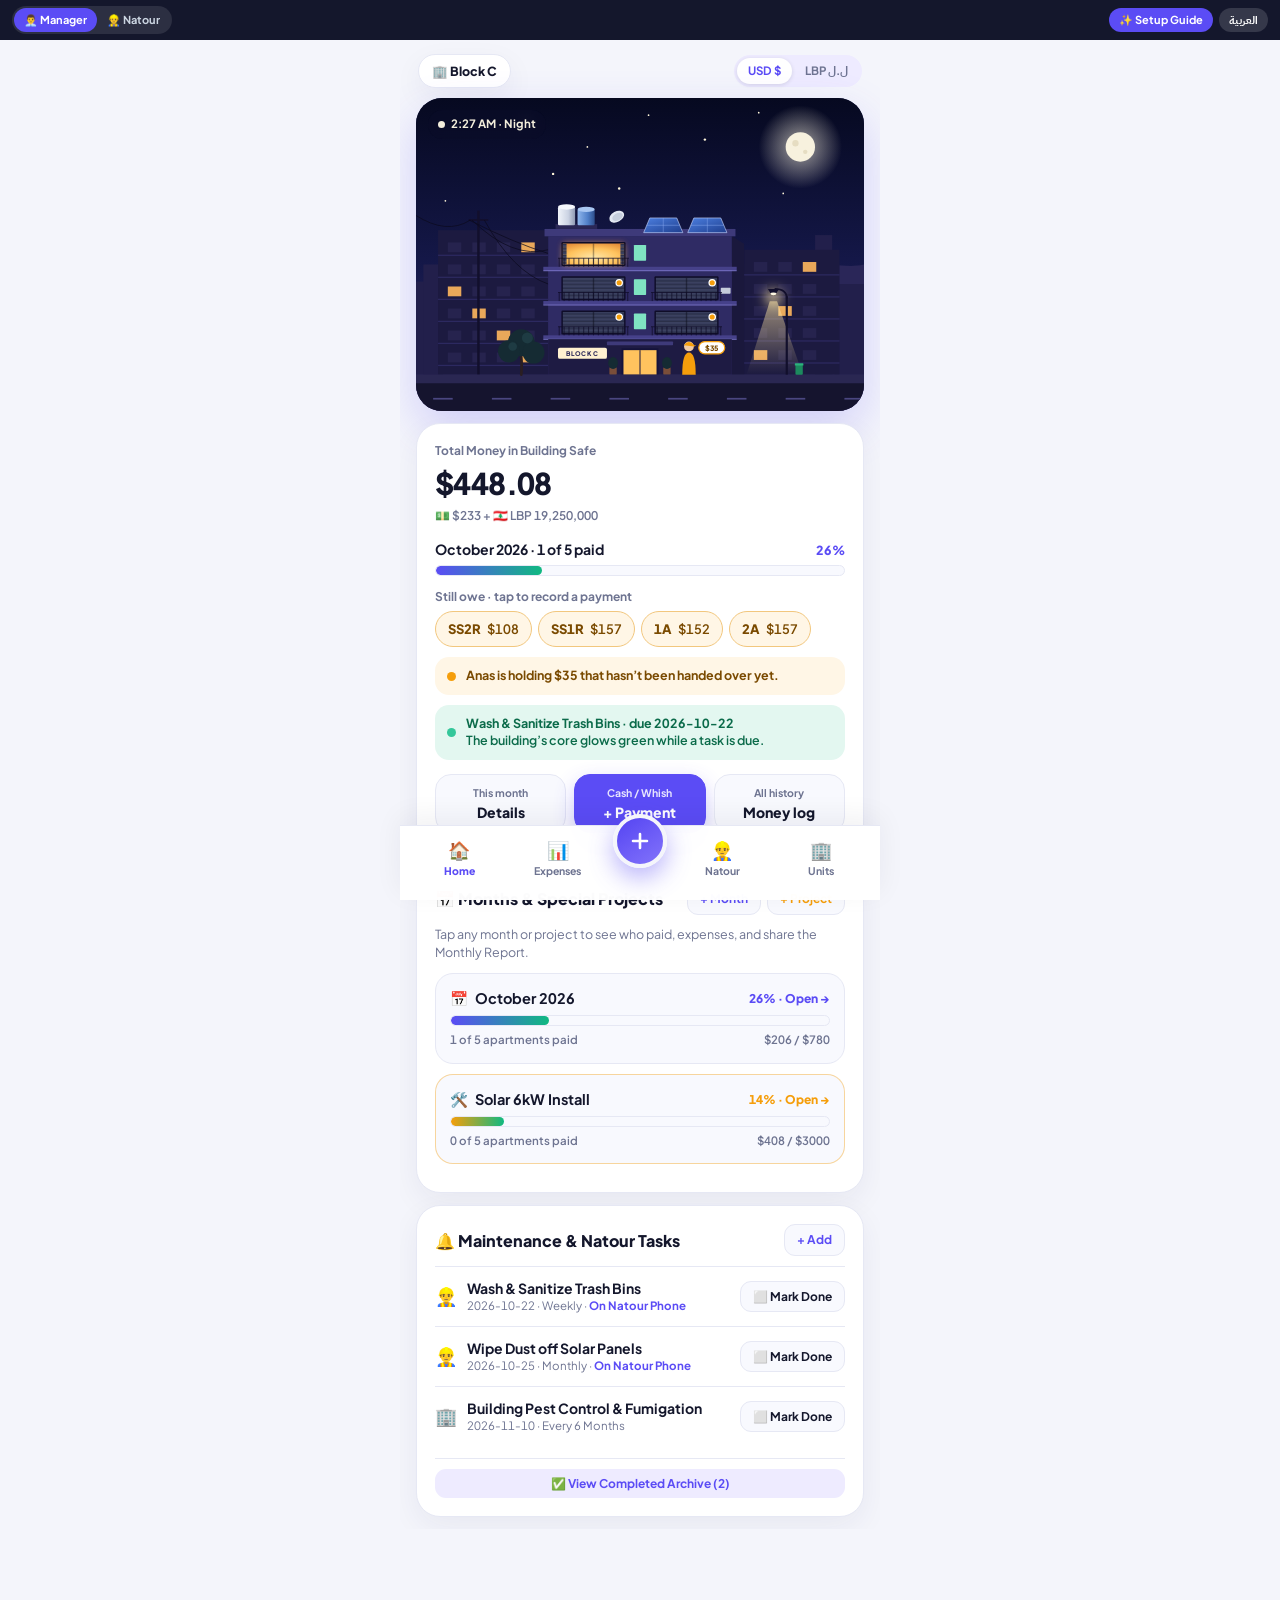
==== commit b2cce777: "V14" ====
--- a/index.html
+++ b/index.html
@@ -46,6 +46,59 @@
  background: rgba(255,255,255,0.18); backdrop-filter: blur(8px); color: #fff; padding: 6px 13px;
  border-radius: 999px; font-size: 12px; font-weight: 700; display: inline-flex; align-items: center; gap: 6px;
 }
+/* ---- Living building hero (Home) ---- */
+.home-top { display: flex; align-items: center; justify-content: space-between; gap: 8px; padding: 14px 18px 10px; }
+.home-pill { background: var(--card); border: 1px solid var(--line); color: var(--ink); padding: 7px 13px; border-radius: 999px; font-size: 12.5px; font-weight: 800; display: inline-flex; align-items: center; gap: 6px; box-shadow: var(--shadow); }
+.home-cur-toggle { display: inline-flex; background: var(--soft); padding: 3px; border-radius: 999px; gap: 2px; }
+.home-cur-toggle button { background: transparent; color: var(--mut); padding: 5px 11px; font-size: 11.5px; border-radius: 999px; }
+.home-cur-toggle button.on { background: var(--card); color: var(--acc); box-shadow: 0 1px 4px rgba(20,23,44,.12); }
+.bh { position: relative; margin: 0 16px 12px; border-radius: 26px; overflow: hidden; aspect-ratio: 366 / 256; box-shadow: var(--shadow-lg); background: var(--sky2); }
+.bh svg.bh-art { display: block; width: 100%; height: 100%; }
+.bh-chip { position: absolute; left: 12px; top: 12px; display: flex; align-items: center; gap: 6px; padding: 6px 10px; border-radius: 999px; font-size: 11.5px; font-weight: 700; backdrop-filter: blur(6px); -webkit-backdrop-filter: blur(6px); }
+.bh-chip i { width: 7px; height: 7px; border-radius: 50%; display: block; }
+.bh.day .bh-chip { background: rgba(255,255,255,.82); color: #14172C; }
+.bh.dusk .bh-chip, .bh.night .bh-chip { background: rgba(10,12,40,.5); color: #F3EEDC; }
+.bh.day .bh-chip i { background: #F5A524; } .bh.dusk .bh-chip i { background: #FF9A6C; } .bh.night .bh-chip i { background: #F3EEDC; }
+.bh.day { --sky1:#6FB1EE; --sky2:#A6D0F4; --sky3:#F6E2C4; --sun:#FFF4CF; --cloud:rgba(255,255,255,.88); --mount:#B4C6DA; --far:#C3D0E0; --neigh:#DDD1C1; --nline:#CABEAC; --nw:#8FA5BD; --nwlit:#8FA5BD; --facade:#ECE2CF; --shade:#CDBDA2; --parapet:#F6EFE2; --slab:#F8F2E7; --slabEdge:#B9A688; --lobby:#D6C7AE; --doorFrame:#5A4A38; --doorGlass:#A9C3DE; --side:#D2CBBD; --street:#8F8B98; --lane:#EDEAE2; --pole:#56515E; --wire:#3B3A44; --rail:#4E4234; --trunk:#6A5442; --leaf:#4E8B5F; --leaf2:#76AD7F; --tankBase:#8D8577; --ac:#F4F6FA; --core:#BFC9D3; --sh:#7E9E86; --sl:#5F7F68; --w1:#FCE7B8; --w2:#F2C077; --w3:#EDB566; --glassOff:#4A5A75; --bulb:#E5E2D8; }
+.bh.dusk { --sky1:#3F4B9A; --sky2:#B58AB8; --sky3:#FFB98A; --sun:#FFB27A; --cloud:rgba(255,205,195,.6); --mount:#6E6AA8; --far:#7C72AE; --neigh:#8A7EA6; --nline:#7B6F97; --nw:#5B5585; --nwlit:#F2B45E; --facade:#C8B2A6; --shade:#9C8496; --parapet:#D9C6B8; --slab:#E3D2C4; --slabEdge:#8E7A8E; --lobby:#A891A0; --doorFrame:#4A3A48; --doorGlass:#FFC35E; --side:#9C8CA6; --street:#5E5878; --lane:#C9BFD6; --pole:#3A3350; --wire:#2A2440; --rail:#3A2E3A; --trunk:#4E3E3A; --leaf:#3E5E58; --leaf2:#557A6E; --tankBase:#6E6478; --ac:#E3E2EC; --core:#8F8AAE; --sh:#6F8572; --sl:#556A59; --w1:#FFE6A6; --w2:#FFC35E; --w3:#E38A36; --glassOff:#3B3F66; --bulb:#FFF4D6; }
+.bh.night { --sky1:#060920; --sky2:#15184A; --sky3:#3B2E66; --sun:#F7F1DE; --cloud:transparent; --mount:#2A2658; --far:#221F4B; --neigh:#1C1A40; --nline:#2C2960; --nw:#26234E; --nwlit:#E9A85A; --facade:#2F2B64; --shade:#1A183C; --parapet:#3E3A7A; --slab:#46418A; --slabEdge:#7C76CC; --lobby:#1E1B43; --doorFrame:#15133A; --doorGlass:#FFC35E; --side:#2A2752; --street:#15142E; --lane:#4A4680; --pole:#120F2C; --wire:#0B0A1E; --rail:#0F0D28; --trunk:#2A1E22; --leaf:#152B33; --leaf2:#1E3B43; --tankBase:#2A2756; --ac:#C5CCDA; --core:#3A3670; --sh:#3B4160; --sl:#2B3049; --w1:#FFE6A6; --w2:#FFC35E; --w3:#E38A36; --glassOff:#1E2147; --bulb:#FFF8E2; }
+.bh-mount{fill:var(--mount)} .bh-far{fill:var(--far)} .bh-neigh{fill:var(--neigh)} .bh-nline{fill:var(--nline)} .bh-nw{fill:var(--nw)} .bh-nw.lit{fill:var(--nwlit)}
+.bh-facade{fill:var(--facade)} .bh-shade{fill:var(--shade)} .bh-parapet{fill:var(--parapet)} .bh-slab{fill:var(--slab)} .bh-slabEdge{fill:var(--slabEdge)}
+.bh-lobby{fill:var(--lobby)} .bh-doorFrame{fill:var(--doorFrame)} .bh-doorGlass{fill:var(--doorGlass)} .bh-side{fill:var(--side)} .bh-street{fill:var(--street)} .bh-lane{fill:var(--lane)}
+.bh-pole{fill:var(--pole)} .bh-wire{fill:none;stroke:var(--wire);stroke-width:.6;stroke-linecap:round} .bh-rail{fill:none;stroke:var(--rail)}
+.bh-trunk{fill:none;stroke:var(--trunk);stroke-width:2.2;stroke-linecap:round} .bh-leaf{fill:var(--leaf)} .bh-leaf2{fill:var(--leaf2)}
+.bh-tankBase{fill:var(--tankBase)} .bh-ac{fill:var(--ac)} .bh-bulb{fill:var(--bulb)} .bh-cloud{fill:var(--cloud)}
+.bh-core{fill:var(--core)} .bh.elev .bh-core{fill:#7FE3C2;animation:bhCore 2.2s ease-in-out infinite}
+.bh-glassOff{fill:var(--glassOff)} .bh-mull{fill:rgba(0,0,0,.32)}
+.bh-win{cursor:pointer;outline:none}
+.bh-win:focus-visible .bh-frame{stroke:#FFFFFF;stroke-width:1.4}
+.bh-dot{fill:#F59E0B;stroke:#FFFFFF;stroke-width:1;transform-box:fill-box;transform-origin:center;animation:bhPulse 1.8s ease-in-out infinite}
+.bh.day .bh-halo{display:none}
+.bh.day .bh-lampglow{opacity:0} .bh.dusk .bh-lampglow{opacity:.7}
+.bh.day .bh-moon, .bh.dusk .bh-moon, .bh.day .bh-star{display:none}
+.bh.dusk .bh-star{opacity:.35}
+.bh.night .bh-sun, .bh.night .bh-cloud{display:none}
+.bh-star{fill:#FFF6DA;animation:bhTw 3s ease-in-out infinite}
+.bh-cloud{animation:bhDrift 16s ease-in-out infinite alternate}
+.bh-bob{animation:bhBob 2.4s ease-in-out infinite}
+@keyframes bhCore{0%,100%{opacity:.6}50%{opacity:1}}
+@keyframes bhPulse{0%,100%{transform:scale(1)}50%{transform:scale(1.35)}}
+@keyframes bhTw{0%,100%{opacity:.25}50%{opacity:1}}
+@keyframes bhDrift{from{transform:translateX(0)}to{transform:translateX(16px)}}
+@keyframes bhBob{0%,100%{transform:translateY(0)}50%{transform:translateY(-2.5px)}}
+@media (prefers-reduced-motion: reduce){.bh *{animation:none!important}}
+.safe-lbl { font-size: 12px; font-weight: 700; color: var(--mut); }
+.safe-num { font-size: 30px; font-weight: 800; letter-spacing: -0.02em; margin: 2px 0 2px; color: var(--ink); }
+.owe-chip { min-height: 36px; padding: 0 12px; border-radius: 999px; border: 1.5px solid #F2C77E; background: #FFF6E6; color: #7A4A00; font-weight: 800; font-size: 13px; display: inline-flex; align-items: center; gap: 6px; }
+.owe-chip span { font-weight: 600; }
+.qa-row { display: grid; grid-template-columns: repeat(3, minmax(0, 1fr)); gap: 8px; margin-top: 14px; }
+.qa { background: var(--card2); border: 1px solid var(--line); color: var(--ink); border-radius: 16px; padding: 10px 6px; display: flex; flex-direction: column; align-items: center; gap: 2px; text-align: center; }
+.qa span { font-size: 10.5px; color: var(--mut); font-weight: 700; }
+.qa b { font-size: 14px; font-weight: 800; }
+.qa.cta { background: var(--acc); border-color: var(--acc); color: #FFFFFF; box-shadow: 0 8px 20px rgba(91,76,245,.3); }
+.qa.cta span { color: rgba(255,255,255,.85); }
+.home-note { display: flex; align-items: center; gap: 10px; padding: 10px 12px; border-radius: 14px; font-size: 12.5px; font-weight: 700; line-height: 1.4; margin-top: 10px; }
+.home-note i { flex: none; width: 9px; height: 9px; border-radius: 50%; display: block; }
 .hero-center { text-align: center; margin: 6px 0 16px; }
 .hero-center .lbl { font-size: 12.5px; opacity: 0.85; font-weight: 600; }
 .hero-center .big-num { font-size: 38px; font-weight: 800; letter-spacing: -0.02em; margin: 2px 0 4px; }
@@ -1340,31 +1393,316 @@
  return '💵 ' + fmt(sf.netUsd, 'USD', 'en') + '   +   🇱🇧 ' + fmt(sf.netLbp, 'LBP', 'en');
 }
 
+/* ============================================================================
+ LIVING BUILDING HERO — windows = who paid, sky = real time of day
+ ============================================================================ */
+var HERO_LAST_PHASE = '';
+
+/* Approximate sunrise/sunset for Beirut, in local minutes after midnight. */
+function sunTimesLocal(d) {
+ var lat = 33.89, lon = 35.5;
+ var N = Math.floor((d - new Date(d.getFullYear(), 0, 0)) / 86400000);
+ var B = (2 * Math.PI / 365) * (N - 81);
+ var decl = (23.44 * Math.PI / 180) * Math.sin(B);
+ var eot = 9.87 * Math.sin(2 * B) - 7.53 * Math.cos(B) - 1.5 * Math.sin(B);
+ var tz = -d.getTimezoneOffset() / 60;
+ var noon = 720 - 4 * lon - eot + tz * 60;
+ var phi = lat * Math.PI / 180;
+ var cosH = (Math.sin(-0.833 * Math.PI / 180) - Math.sin(phi) * Math.sin(decl)) / (Math.cos(phi) * Math.cos(decl));
+ var H = Math.acos(Math.max(-1, Math.min(1, cosH))) * 180 / Math.PI;
+ return { rise: noon - 4 * H, set: noon + 4 * H };
+}
+
+function heroPhase(now) {
+ var st = sunTimesLocal(now);
+ var m = now.getHours() * 60 + now.getMinutes();
+ var key, label;
+ if (m < st.rise - 35 || m > st.set + 45) { key = 'night'; label = t('Night', 'ليلاً'); }
+ else if (m < st.rise + 45) { key = 'dusk'; label = t('Sunrise', 'الشروق'); }
+ else if (m > st.set - 50) { key = 'dusk'; label = t('Sunset', 'الغروب'); }
+ else { key = 'day'; label = m < (st.rise + st.set) / 2 ? t('Morning', 'صباحاً') : t('Afternoon', 'بعد الظهر'); }
+ var frac = Math.max(0, Math.min(1, (m - st.rise) / (st.set - st.rise)));
+ var time = now.toLocaleTimeString(LANG === 'ar' ? 'ar-LB' : 'en-US', { hour: 'numeric', minute: '2-digit' });
+ return { key: key, label: label, chip: time + ' · ' + label, sunX: 40 + frac * 286, sunY: 150 - Math.sin(Math.PI * frac) * 118 };
+}
+
+/* Per-apartment status for the selected month (building dues only, no Moteur/Internet). */
+function heroAptStatus(cKey) {
+ var cyc = DB.cycles[cKey];
+ var rate = getRate();
+ var cols = getCycleCols(cKey, true);
+ return DB.apartments.map(function(a) {
+ var owedEq = 0, any = false;
+ cols.forEach(function(c) {
+ var v = c.valFor(a.id);
+ if (v <= 0) return;
+ any = true;
+ if (cellState(cyc, c.id, a.id) === 0) owedEq += c.cur === 'LBP' ? v / rate : v;
+ });
+ return { a: a, any: any, owes: owedEq > 0.0001, owedEq: owedEq };
+ });
+}
+
+function heroDueReminder() {
+ var d = new Date(); d.setDate(d.getDate() + 3);
+ var limit = d.getFullYear() + '-' + pad2(d.getMonth() + 1) + '-' + pad2(d.getDate());
+ var due = (DB.reminders || []).filter(function(rm) { return rm.date && rm.date <= limit; });
+ due.sort(function(x, y) { return x.date < y.date ? -1 : 1; });
+ return due[0] || null;
+}
+
+function heroWinTap(aptId) {
+ var st = heroAptStatus(SELECTED_MONTH).filter(function(x) { return x.a.id === aptId; })[0];
+ if (!st) return;
+ if (!st.owes) {
+ showToast(t(st.a.code + ' has paid ' + dispCycleName(SELECTED_MONTH, 'en'), st.a.code + ' سدد ' + dispCycleName(SELECTED_MONTH, 'ar')));
+ return;
+ }
+ openDirectPayModal();
+ var sel = document.getElementById('wp-apt');
+ if (sel) { sel.value = aptId; populateDirectPayDues(); }
+}
+
+function heroR(n) { return Math.round(n * 10) / 10; }
+
+function heroRailPath(x, w, y1, y2) {
+ var d = 'M' + heroR(x - 4) + ' ' + heroR(y1) + 'H' + heroR(x + w + 4);
+ for (var px = x - 3; px <= x + w + 3; px += 4) d += 'M' + heroR(px) + ' ' + heroR(y1) + 'V' + heroR(y2);
+ return d;
+}
+
+function buildingHeroHtml(statuses, natourEqUsd, dueRm) {
+ var ph = heroPhase(new Date());
+ HERO_LAST_PHASE = ph.key + '|' + ph.label;
+
+ var n = statuses.length;
+ var cols = n <= 12 ? 2 : 4;
+ var floors = Math.max(1, Math.ceil(n / cols));
+ var fh = floors <= 5 ? 28 : Math.max(14, Math.floor(150 / floors));
+ var bw = cols === 2 ? 150 : 220;
+ var bx = 183 - bw / 2, bx2 = bx + bw;
+ var lobbyTop = 197, top = lobbyTop - floors * fh;
+ var perSide = cols / 2, gapW = 6;
+ var perHalf = (bw - 24 - 26) / 2;
+ var ww = (perHalf - (perSide - 1) * gapW) / perSide;
+ var wh = fh * 0.61;
+
+ var s = '<svg class="bh-art" viewBox="0 0 366 256" preserveAspectRatio="xMidYMid slice" xmlns="http://www.w3.org/2000/svg">';
+ s += '<defs>';
+ s += '<linearGradient id="bhSky" x1="0" y1="0" x2="0" y2="1"><stop offset="0" style="stop-color:var(--sky1)"/><stop offset="0.55" style="stop-color:var(--sky2)"/><stop offset="1" style="stop-color:var(--sky3)"/></linearGradient>';
+ s += '<radialGradient id="bhWarm" cx="0.5" cy="0.65" r="0.75"><stop offset="0" style="stop-color:var(--w1)"/><stop offset="0.55" style="stop-color:var(--w2)"/><stop offset="1" style="stop-color:var(--w3)"/></radialGradient>';
+ s += '<radialGradient id="bhSunGlow" cx="0.5" cy="0.5" r="0.5"><stop offset="0" style="stop-color:var(--sun);stop-opacity:.65"/><stop offset="1" style="stop-color:var(--sun);stop-opacity:0"/></radialGradient>';
+ s += '<linearGradient id="bhCone" x1="0" y1="0" x2="0" y2="1"><stop offset="0" style="stop-color:#FFE6A6;stop-opacity:.55"/><stop offset="1" style="stop-color:#FFE6A6;stop-opacity:0"/></linearGradient>';
+ s += '<linearGradient id="bhPnl" x1="0" y1="0" x2="1" y2="1"><stop offset="0" style="stop-color:#4C7FE0"/><stop offset="1" style="stop-color:#1F3F8F"/></linearGradient>';
+ s += '<linearGradient id="bhTkW" x1="0" y1="0" x2="1" y2="0"><stop offset="0" style="stop-color:#F1F4FA"/><stop offset="0.6" style="stop-color:#CBD3E3"/><stop offset="1" style="stop-color:#8F99B3"/></linearGradient>';
+ s += '<linearGradient id="bhTkB" x1="0" y1="0" x2="1" y2="0"><stop offset="0" style="stop-color:#8FB6EC"/><stop offset="0.6" style="stop-color:#4F7FC8"/><stop offset="1" style="stop-color:#2E4F8C"/></linearGradient>';
+ s += '<pattern id="bhSlat" width="4" height="3" patternUnits="userSpaceOnUse"><rect width="4" height="2" style="fill:var(--sh)"/><rect y="2" width="4" height="1" style="fill:var(--sl)"/></pattern>';
+ s += '<filter id="bhGlow" x="-40%" y="-80%" width="180%" height="260%"><feGaussianBlur stdDeviation="2.6"/></filter>';
+ s += '<filter id="bhBlur" x="-100%" y="-100%" width="300%" height="300%"><feGaussianBlur stdDeviation="5"/></filter>';
+ s += '</defs>';
+
+ // Sky, sun / moon, stars, clouds
+ s += '<rect width="366" height="256" fill="url(#bhSky)"/>';
+ s += '<g class="bh-sun"><circle cx="' + heroR(ph.sunX) + '" cy="' + heroR(ph.sunY) + '" r="40" fill="url(#bhSunGlow)"/><circle cx="' + heroR(ph.sunX) + '" cy="' + heroR(ph.sunY) + '" r="14" style="fill:var(--sun)"/></g>';
+ s += '<g class="bh-moon"><circle cx="314" cy="40" r="34" fill="url(#bhSunGlow)"/><circle cx="314" cy="40" r="12" fill="#F7F1DE"/><circle cx="310" cy="37" r="2.6" fill="#E6DDC2"/><circle cx="318" cy="44" r="1.8" fill="#E6DDC2"/></g>';
+ [[90,18],[140,40],[190,14],[236,34],[280,12],[322,46],[112,62],[300,78],[24,84],[166,74]].forEach(function(p, i) {
+ s += '<circle class="bh-star" cx="' + p[0] + '" cy="' + p[1] + '" r="' + (i % 3 === 0 ? 1 : 0.7) + '" style="animation-delay:' + (i * 0.35).toFixed(2) + 's"/>';
+ });
+ s += '<g class="bh-cloud"><ellipse cx="68" cy="66" rx="28" ry="7"/><ellipse cx="62" cy="60" rx="13" ry="8"/></g>';
+ s += '<g class="bh-cloud" style="animation-delay:-6s"><ellipse cx="222" cy="36" rx="22" ry="6"/><ellipse cx="228" cy="31" rx="10" ry="6.5"/></g>';
+ s += '<g class="bh-cloud" style="animation-delay:-10s"><ellipse cx="312" cy="100" rx="24" ry="6"/><ellipse cx="306" cy="95" rx="11" ry="6.5"/></g>';
+
+ // Mountains + far skyline
+ s += '<path class="bh-mount" d="M0 160 C 40 146, 70 152, 100 142 C 140 128, 170 140, 200 134 C 240 126, 270 142, 306 136 C 330 132, 350 140, 366 136 L366 226 L0 226 Z"/>';
+ s += '<rect class="bh-far" x="0" y="150" width="22" height="76"/><rect class="bh-far" x="6" y="136" width="12" height="90"/><rect class="bh-far" x="326" y="112" width="14" height="114"/><rect class="bh-far" x="342" y="152" width="24" height="74"/>';
+
+ // Neighbour buildings (fill the space either side)
+ function neighbour(x1, x2, y1, seed) {
+ var o = '<rect class="bh-neigh" x="' + x1 + '" y="' + y1 + '" width="' + (x2 - x1) + '" height="' + (226 - y1) + '"/>';
+ var c = 0;
+ for (var wy = y1 + 10; wy + 8 < 222; wy += 18) {
+ o += '<rect class="bh-nline" x="' + x1 + '" y="' + (wy + 10) + '" width="' + (x2 - x1) + '" height="1"/>';
+ for (var wx = x1 + 8; wx + 11 < x2 - 4; wx += 20) {
+ c++;
+ o += '<rect class="bh-nw' + ((c * 7 + seed) % 5 === 0 ? ' lit' : '') + '" x="' + wx + '" y="' + wy + '" width="11" height="8"/>';
+ }
+ }
+ return o;
+ }
+ if (bx > 30) s += neighbour(Math.max(0, bx - 90), bx, 108, 2);
+ if (bx2 + 10 < 340) s += neighbour(bx2 + 10, Math.min(366, bx2 + 88), 124, 4);
+
+ // Utility pole + Moteur wires
+ var poleX = Math.max(12, bx - 58);
+ s += '<rect class="bh-pole" x="' + poleX + '" y="92" width="2" height="134"/><rect class="bh-pole" x="' + (poleX - 7) + '" y="99" width="16" height="1.4"/>';
+ s += '<path class="bh-wire" d="M' + (poleX - 6) + ' 100 Q ' + ((poleX + bx) / 2) + ' 118 ' + bx + ' ' + Math.max(top + 14, 92) + ' M' + (poleX - 4) + ' 100 Q ' + ((poleX + bx) / 2) + ' 132 ' + bx + ' 124 M' + (poleX + 6) + ' 100 Q ' + ((poleX + bx) / 2) + ' 142 ' + bx + ' 152 M' + (poleX - 6) + ' 100 Q ' + (poleX / 2) + ' 112 0 96"/>';
+
+ // Main building body
+ s += '<path class="bh-shade" d="M' + bx2 + ' ' + top + ' L' + (bx2 + 10) + ' ' + (top + 6) + ' L' + (bx2 + 10) + ' 226 L' + bx2 + ' 226 Z"/>';
+ s += '<rect class="bh-facade" x="' + bx + '" y="' + top + '" width="' + bw + '" height="' + (226 - top) + '"/>';
+ s += '<rect class="bh-parapet" x="' + (bx - 3) + '" y="' + (top - 6) + '" width="' + (bw + 6) + '" height="6"/>';
+
+ // Roof: water tanks, dish, solar panels
+ var tall = top < 52;
+ var tankX = tall ? Math.max(bx + 6, 140) : bx + 6;
+ s += '<g transform="translate(' + tankX + ' ' + (top - 26) + ')"><rect class="bh-tankBase" x="0" y="16" width="34" height="4"/><rect x="2" y="2" width="14" height="15" rx="1" fill="url(#bhTkW)"/><ellipse cx="9" cy="2" rx="7" ry="2.2" fill="#F6F8FC"/><rect x="18" y="4" width="14" height="13" rx="1" fill="url(#bhTkB)"/><ellipse cx="25" cy="4" rx="7" ry="2.2" fill="#A9C7F2"/></g>';
+ if (!tall || cols === 4) s += '<g transform="translate(' + (tall ? tankX + 50 : bx + 56) + ' ' + (top - 16) + ') rotate(-28)"><ellipse rx="6.5" ry="4.3" fill="#E3E8F2"/><ellipse cx="0.5" cy="0.4" rx="4.6" ry="2.8" fill="#C6CEDD"/></g>';
+ var p1 = bx2 - 72, p2 = bx2 - 36, py = top - 3;
+ [p1, p2].forEach(function(px) {
+ s += '<path d="M' + (px + 2) + ' ' + py + ' L' + (px + 5) + ' ' + (py - 11) + ' M' + (px + 30) + ' ' + py + ' L' + (px + 27) + ' ' + (py - 11) + '" style="stroke:#4A4560;stroke-width:.9"/>';
+ s += '<path d="M' + px + ' ' + py + ' L' + (px + 32) + ' ' + py + ' L' + (px + 27) + ' ' + (py - 12) + ' L' + (px + 5) + ' ' + (py - 12) + ' Z" fill="url(#bhPnl)" style="stroke:#C9D8FF;stroke-width:.5"/>';
+ s += '<path d="M' + (px + 2.5) + ' ' + (py - 6) + ' H' + (px + 29.5) + ' M' + (px + 16) + ' ' + (py - 12) + ' V' + py + '" style="fill:none;stroke:#8FB0F5;stroke-width:.35"/>';
+ });
+
+ // Floors: elevator core, slabs, AC units
+ for (var f = 0; f < floors; f++) {
+ var ft = lobbyTop - (f + 1) * fh;
+ s += '<rect class="bh-core" x="178" y="' + heroR(ft + fh * 0.25) + '" width="10" height="' + heroR(fh * 0.46) + '" rx="0.6"/>';
+ s += '<rect class="bh-slab" x="' + (bx - 4) + '" y="' + heroR(ft + fh * 0.89) + '" width="' + (bw + 8) + '" height="' + heroR(Math.max(2, fh * 0.1)) + '"/>';
+ s += '<rect class="bh-slabEdge" x="' + (bx - 4) + '" y="' + heroR(ft + fh * 0.89 + Math.max(2, fh * 0.1)) + '" width="' + (bw + 8) + '" height="0.8"/>';
+ if (f % 2 === 1) s += '<rect class="bh-ac" x="' + (bx2 - 9) + '" y="' + heroR(ft + fh * 0.5) + '" width="8" height="5" rx="0.6"/>';
+ }
+
+ // Windows (one per apartment) + railings
+ var rails = '';
+ for (var i = 0; i < floors * cols; i++) {
+ var fl = Math.floor(i / cols), k = i % cols;
+ var ft2 = lobbyTop - (fl + 1) * fh;
+ var half = k < perSide ? 0 : 1, kk = k % perSide;
+ var x = heroR((half === 0 ? bx + 12 : 183 + 13) + kk * (ww + gapW));
+ var y = heroR(ft2 + fh * 0.21);
+ var st = statuses[i];
+ if (!st) continue;
+ rails += heroRailPath(x, ww, ft2 + fh * 0.64, ft2 + fh * 0.89);
+ var owes = st.owes;
+ var lbl = st.a.code + ' · ' + (owes ? t('still owes', 'لم يسدد بعد') : t('paid', 'مسدد'));
+ s += '<g class="bh-win" role="button" tabindex="0" aria-label="' + esc(lbl) + '" onclick="heroWinTap(' + jsArg(st.a.id) + ')" onkeydown="if(event.key===\'Enter\'||event.key===\' \'){event.preventDefault();heroWinTap(' + jsArg(st.a.id) + ')}">';
+ s += '<title>' + esc(lbl) + '</title>';
+ if (!owes) s += '<rect class="bh-halo" x="' + x + '" y="' + y + '" width="' + heroR(ww) + '" height="' + heroR(wh) + '" fill="url(#bhWarm)" filter="url(#bhGlow)" opacity=".8"/>';
+ s += '<rect class="bh-frame" x="' + heroR(x - 1.2) + '" y="' + heroR(y - 1.2) + '" width="' + heroR(ww + 2.4) + '" height="' + heroR(wh + 2.4) + '" rx="1" style="fill:var(--rail)"/>';
+ s += '<rect x="' + x + '" y="' + y + '" width="' + heroR(ww) + '" height="' + heroR(wh) + '" ' + (owes ? 'class="bh-glassOff"' : 'fill="url(#bhWarm)"') + '/>';
+ var shW = owes ? ww / 2 : 3;
+ s += '<rect x="' + x + '" y="' + y + '" width="' + heroR(shW) + '" height="' + heroR(wh) + '" fill="url(#bhSlat)"/>';
+ s += '<rect x="' + heroR(x + ww - shW) + '" y="' + y + '" width="' + heroR(shW) + '" height="' + heroR(wh) + '" fill="url(#bhSlat)"/>';
+ s += '<rect class="bh-mull" x="' + heroR(x + ww / 2 - 0.6) + '" y="' + y + '" width="1.2" height="' + heroR(wh) + '"/>';
+ if (owes) s += '<circle class="bh-dot" cx="' + heroR(x + ww - 4) + '" cy="' + heroR(y + 4) + '" r="2.6"/>';
+ s += '</g>';
+ }
+
+ // Lobby
+ s += '<rect class="bh-lobby" x="' + bx + '" y="' + lobbyTop + '" width="' + bw + '" height="29"/>';
+ s += '<rect class="bh-parapet" x="156" y="199" width="54" height="3" rx="0.6"/>';
+ s += '<rect class="bh-doorFrame" x="168" y="204.5" width="30" height="21.5"/><rect class="bh-doorGlass" x="169.5" y="206" width="27" height="20"/><rect class="bh-doorFrame" x="182.6" y="206" width="0.8" height="20"/>';
+ var signTxt = String(DB.settings.bldEn || 'Building').toUpperCase().slice(0, 12);
+ s += '<rect x="' + (bx + 8) + '" y="204" width="40" height="9" rx="1.5" fill="#FFF1D0"/>';
+ s += '<text x="' + (bx + 28) + '" y="210.6" style="font-size:5.2px;font-weight:800;letter-spacing:.5px;fill:#2B2858;text-anchor:middle">' + esc(signTxt) + '</text>';
+ s += '<rect x="158" y="220" width="6" height="6" rx="0.6" fill="#7A4E3A"/><ellipse class="bh-leaf" cx="161" cy="216.5" rx="4" ry="5"/>';
+ s += '<rect x="202" y="220" width="6" height="6" rx="0.6" fill="#7A4E3A"/><ellipse class="bh-leaf" cx="205" cy="216.5" rx="4" ry="5"/>';
+
+ // Street
+ s += '<rect class="bh-side" x="0" y="226" width="366" height="7"/><rect class="bh-street" x="0" y="233" width="366" height="23"/>';
+ for (var lx = 14; lx < 366; lx += 48) s += '<rect class="bh-lane" x="' + lx + '" y="245" width="16" height="1.4"/>';
+
+ // Railings drawn over the windows
+ s += '<path class="bh-rail" d="' + rails + '" style="stroke-width:.6"/>';
+
+ // Tree, street lamp, bins
+ var tx = bx - 22;
+ s += '<path class="bh-trunk" d="M' + tx + ' 226 Q ' + (tx + 1) + ' 214 ' + (tx - 1) + ' 206"/>';
+ s += '<circle class="bh-leaf" cx="' + tx + '" cy="200" r="11"/><circle class="bh-leaf" cx="' + (tx - 10) + '" cy="207" r="9"/><circle class="bh-leaf" cx="' + (tx + 10) + '" cy="208" r="9"/><circle class="bh-leaf2" cx="' + (tx + 5) + '" cy="196" r="4.5"/><circle class="bh-leaf2" cx="' + (tx - 7) + '" cy="203" r="3.5"/>';
+ var lpx = Math.min(346, bx2 + 44);
+ s += '<path class="bh-lampglow" d="M' + (lpx - 13) + ' 166 L ' + (lpx - 32) + ' 226 L ' + (lpx + 14) + ' 226 L ' + (lpx - 7) + ' 166 Z" fill="url(#bhCone)"/>';
+ s += '<circle class="bh-lampglow" cx="' + (lpx - 10) + '" cy="163" r="6" fill="#FFE6A6" filter="url(#bhBlur)"/>';
+ s += '<rect class="bh-pole" x="' + lpx + '" y="162" width="1.8" height="64"/>';
+ s += '<path d="M' + (lpx + 1) + ' 164 Q ' + (lpx + 1) + ' 156 ' + (lpx - 9) + ' 156" style="fill:none;stroke:var(--pole);stroke-width:1.5"/>';
+ s += '<path class="bh-pole" d="M' + (lpx - 14.5) + ' 156 L' + (lpx - 5.5) + ' 156 L' + (lpx - 7.5) + ' 159.4 L' + (lpx - 12.5) + ' 159.4 Z"/>';
+ s += '<ellipse class="bh-bulb" cx="' + (lpx - 10) + '" cy="160" rx="2.4" ry="1.1"/>';
+ if (lpx + 12 < 360) s += '<rect x="' + (lpx + 8) + '" y="218" width="6" height="8" rx="0.8" fill="#1C8A5E"/><rect x="' + (lpx + 7.5) + '" y="216.8" width="7" height="1.8" rx="0.5" fill="#2BB37C"/>';
+
+ // Natour at the door when he's holding cash
+ if (natourEqUsd >= 1) {
+ var amtTxt = '$' + Math.round(natourEqUsd).toLocaleString('en-US');
+ var bwid = 8 + amtTxt.length * 4.4;
+ s += '<g transform="translate(214 0)">';
+ s += '<g class="bh-bob"><rect x="17" y="199" width="' + heroR(bwid) + '" height="10" rx="5" fill="#FFFFFF" style="stroke:#F59E0B;stroke-width:1"/>';
+ s += '<text x="' + heroR(17 + bwid / 2) + '" y="206.3" style="font-size:6px;font-weight:800;fill:#7A4A00;text-anchor:middle">' + amtTxt + '</text></g>';
+ s += '<circle cx="9" cy="203" r="4" fill="#F1CBA6"/><path d="M4.8 202 Q 9 196.8 13.2 202 L 15 202.3 L 13.2 203 Z" fill="#F59E0B"/>';
+ s += '<path d="M3.5 226 Q 3.5 208 9 208 Q 14.5 208 14.5 226 Z" fill="#F59E0B"/>';
+ s += '</g>';
+ }
+
+ s += '</svg>';
+
+ var cls = 'bh ' + ph.key + (dueRm ? ' elev' : '');
+ return '<div class="' + cls + '">' + s + '<div class="bh-chip" id="bh-time"><i></i><span>' + esc(ph.chip) + '</span></div></div>';
+}
+
+/* Keep the sky in step with the clock while the Home screen is open. */
+setInterval(function() {
+ var chip = document.getElementById('bh-time');
+ if (!chip) return;
+ var ph = heroPhase(new Date());
+ if ((ph.key + '|' + ph.label) !== HERO_LAST_PHASE) { render(); return; }
+ var span = chip.querySelector('span');
+ if (span) span.textContent = ph.chip;
+}, 60000);
+
 function renderOverviewScreen() {
  var sf = getSafeBalance();
  var s = getCycleStats(SELECTED_MONTH);
  var h = '';
 
- h += '<div class="indigo-hero">';
- h += '<div class="hero-top">';
- h += '<span class="hero-pill">🏢 ' + esc(LANG === 'ar' ? DB.settings.bldAr : DB.settings.bldEn) + '</span>';
+ var rate = getRate();
+ var statuses = heroAptStatus(SELECTED_MONTH);
+ var natourEq = Math.max(0, s.natNetUsd + s.natNetLbp / rate);
+ var dueRm = heroDueReminder();
+ var owing = statuses.filter(function(x) { return x.owes; });
+
+ h += '<div class="home-top">';
+ h += '<span class="home-pill">🏢 ' + esc(LANG === 'ar' ? DB.settings.bldAr : DB.settings.bldEn) + '</span>';
  if (DB.settings.treasuryMode === 'split') {
- h += '<div class="hero-cur-toggle"><button class="' + (REF_CUR === 'USD' ? 'on' : '') + '" onclick="REF_CUR=\'USD\';render()">USD $</button><button class="' + (REF_CUR === 'LBP' ? 'on' : '') + '" onclick="REF_CUR=\'LBP\';render()">LBP ل.ل</button></div>';
+ h += '<div class="home-cur-toggle"><button class="' + (REF_CUR === 'USD' ? 'on' : '') + '" onclick="REF_CUR=\'USD\';render()">USD $</button><button class="' + (REF_CUR === 'LBP' ? 'on' : '') + '" onclick="REF_CUR=\'LBP\';render()">LBP ل.ل</button></div>';
  } else {
- h += '<span class="hero-pill" style="cursor:pointer" onclick="openSettingsModal()">⚙️ ' + t('Setup', 'الإعدادات') + '</span>';
- }
- h += '</div>';
-
- h += '<div class="hero-center">';
- h += '<div class="lbl">' + t('Total Money in Building Safe', 'إجمالي المبلغ في صندوق البناية') + '</div>';
- h += '<div class="big-num" dir="ltr">' + fmt(sf.refVal, DB.settings.treasuryMode === 'single' ? 'USD' : REF_CUR, 'en') + '</div>';
- h += '<div class="sub-lbl">' + escapeForHeroSub(sf) + '</div>';
- h += '</div>';
-
- h += '<div class="hero-stats-grid">';
- h += '<button type="button" class="stat-tile" onclick="openCycleDetail(' + jsArg(SELECTED_MONTH) + ')"><span>' + t('Active Month', 'الشهر الحالي') + '</span><b>' + s.pct + '%</b><small>' + s.settled + '/' + s.total + ' ' + t('paid', 'سددوا') + '</small></button>';
- h += '<button type="button" class="stat-tile stat-cta" onclick="openDirectPayModal()"><span>' + t('Record Payment', 'تسجيل دفعة') + '</span><b>+ ' + t('Pay', 'قبض') + '</b><small>' + t('Cash / Whish', 'كاش / ويش') + '</small></button>';
- h += '<button type="button" class="stat-tile" onclick="setTab(\'ledger\')"><span>' + t('Money Log', 'سجل الأموال') + '</span><b>📜 ' + t('View', 'عرض') + '</b><small>' + t('All history', 'كل الحركات') + '</small></button>';
+ h += '<button type="button" class="home-pill" onclick="openSettingsModal()">⚙️ ' + t('Setup', 'الإعدادات') + '</button>';
+ }
+ h += '</div>';
+
+ h += buildingHeroHtml(statuses, natourEq, dueRm);
+
+ h += '<div class="card" style="margin-top:0">';
+ h += '<div class="safe-lbl">' + t('Total Money in Building Safe', 'إجمالي المبلغ في صندوق البناية') + '</div>';
+ h += '<div class="safe-num" dir="ltr">' + fmt(sf.refVal, DB.settings.treasuryMode === 'single' ? 'USD' : REF_CUR, 'en') + '</div>';
+ h += '<div style="font-size:12px;color:var(--mut);font-weight:600">' + escapeForHeroSub(sf) + '</div>';
+
+ h += '<div style="display:flex;justify-content:space-between;align-items:baseline;margin-top:14px;margin-bottom:6px;gap:8px">';
+ h += '<b style="font-size:14px">' + esc(dispCycleName(SELECTED_MONTH)) + ' · ' + s.settled + ' ' + t('of', 'من') + ' ' + s.total + ' ' + t('paid', 'سددوا') + '</b>';
+ h += '<span style="font-size:12.5px;font-weight:800;color:' + (s.total > 0 && s.settled === s.total ? 'var(--ok)' : 'var(--acc)') + '">' + s.pct + '%</span></div>';
+ h += '<div class="prog-track"><div class="prog-fill" style="width:' + s.pct + '%"></div></div>';
+
+ if (owing.length) {
+ h += '<div style="font-size:12px;font-weight:700;color:var(--mut);margin:12px 0 6px">' + t('Still owe · tap to record a payment', 'لم يسددوا بعد · اضغط لتسجيل دفعة') + '</div>';
+ h += '<div style="display:flex;flex-wrap:wrap;gap:6px">';
+ owing.forEach(function(x) {
+ h += '<button type="button" class="owe-chip" onclick="heroWinTap(' + jsArg(x.a.id) + ')">' + esc(x.a.code) + '<span dir="ltr">$' + Math.round(x.owedEq) + '</span></button>';
+ });
+ h += '</div>';
+ } else if (s.total > 0) {
+ h += '<div class="home-note" style="background:var(--okbg);color:var(--ok)"><i style="background:var(--ok)"></i>' + t('Every apartment has paid. The building is fully lit.', 'جميع الشقق سددت. البناية مضاءة بالكامل.') + '</div>';
+ }
+
+ if (natourEq >= 1) {
+ h += '<div class="home-note" style="background:#FFF6E6;color:#7A4A00"><i style="background:#F59E0B"></i>'
+ + t(esc(DB.settings.collectorEn) + ' is holding $' + Math.round(natourEq) + ' that hasn’t been handed over yet.', esc(DB.settings.collectorAr) + ' يحمل $' + Math.round(natourEq) + ' لم يُسلَّم بعد.') + '</div>';
+ }
+ if (dueRm) {
+ h += '<div class="home-note" style="background:#E3F7F0;color:#0B6B4A"><i style="background:#34C79A"></i>'
+ + '<span>' + esc(LANG === 'ar' ? (dueRm.ar || dueRm.en) : dueRm.en) + ' · ' + t('due ', 'الموعد ') + esc(dueRm.date) + '<br><span style="font-weight:600">' + t('The building’s core glows green while a task is due.', 'قلب البناية يضيء بالأخضر طالما هناك مهمة مستحقة.') + '</span></span></div>';
+ }
+
+ h += '<div class="qa-row">';
+ h += '<button type="button" class="qa" onclick="openCycleDetail(' + jsArg(SELECTED_MONTH) + ')"><span>' + t('This month', 'هذا الشهر') + '</span><b>' + t('Details', 'التفاصيل') + '</b></button>';
+ h += '<button type="button" class="qa cta" onclick="openDirectPayModal()"><span>' + t('Cash / Whish', 'كاش / ويش') + '</span><b>+ ' + t('Payment', 'دفعة') + '</b></button>';
+ h += '<button type="button" class="qa" onclick="setTab(\'ledger\')"><span>' + t('All history', 'كل الحركات') + '</span><b>' + t('Money log', 'سجل الأموال') + '</b></button>';
  h += '</div></div>';
 
  h += '<div class="card">';
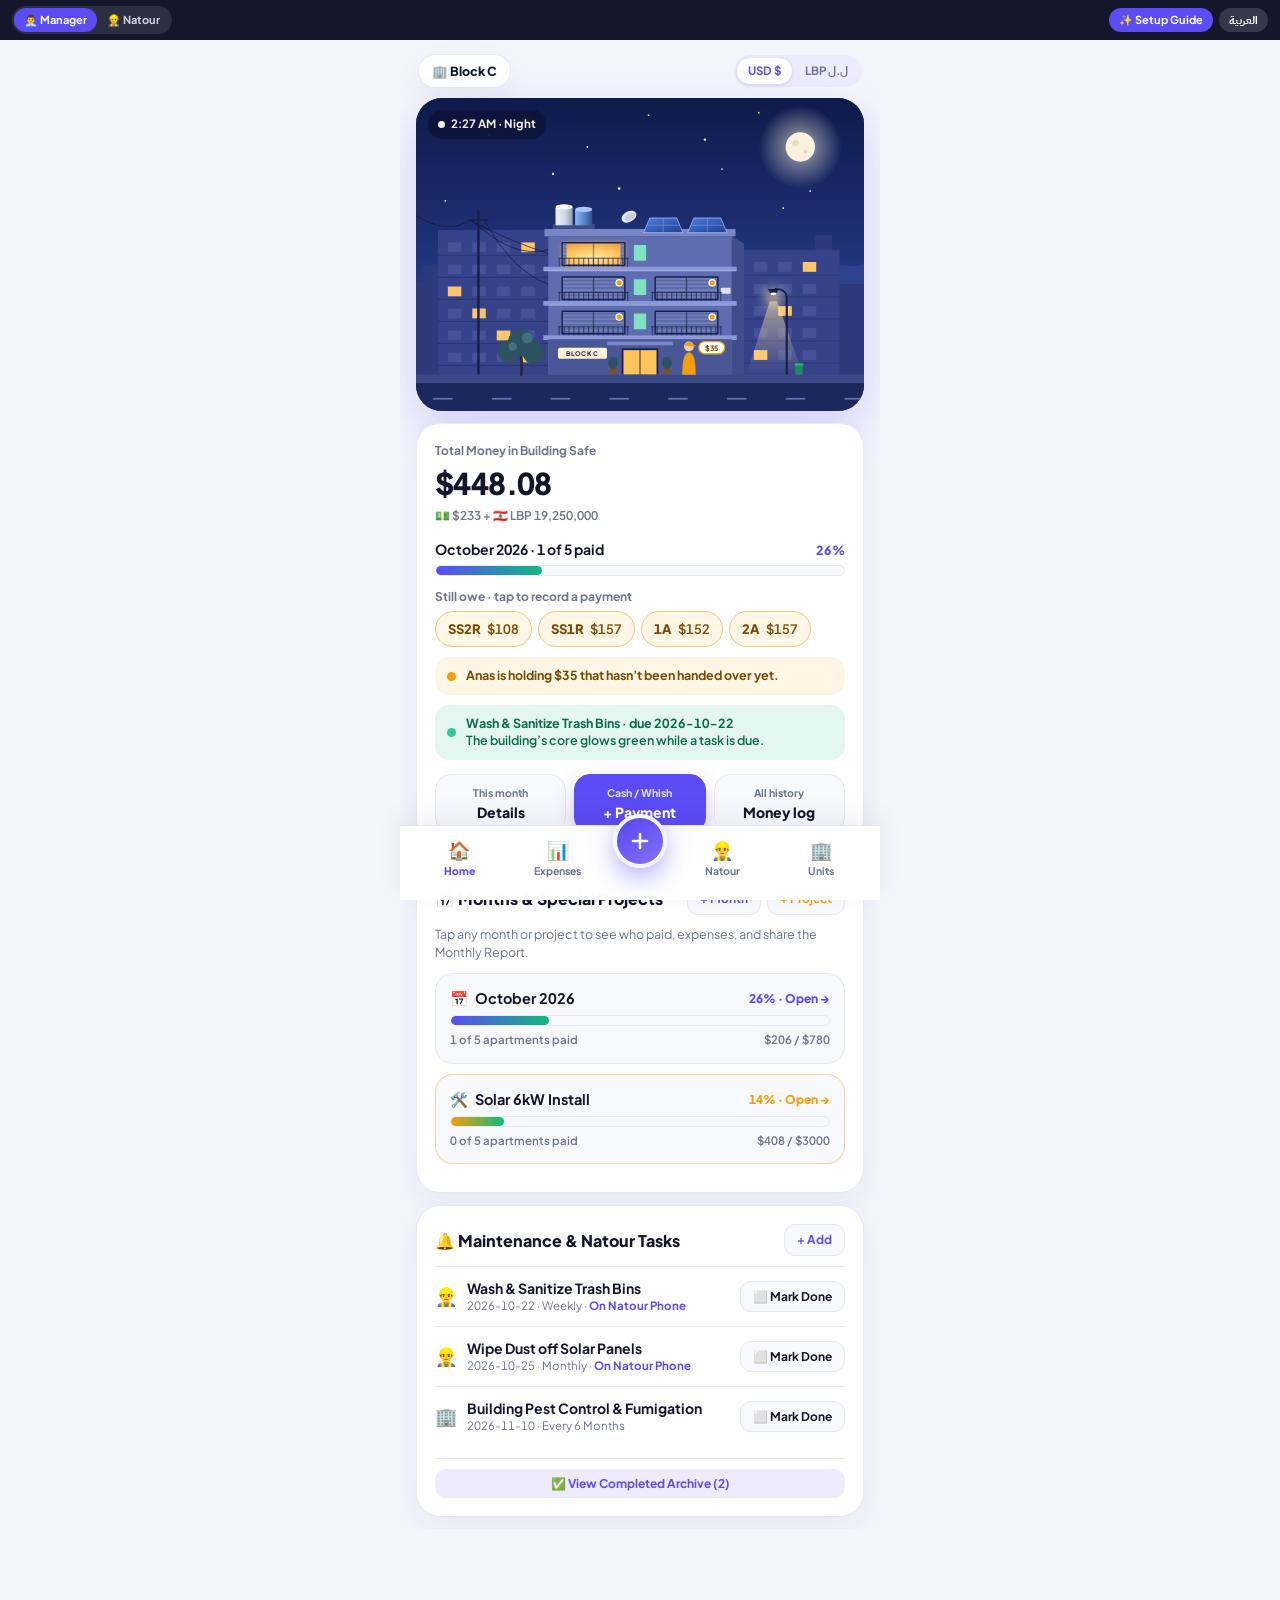
==== commit 72125134: "V14.1" ====
--- a/index.html
+++ b/index.html
@@ -1,9 +1,10 @@
+<!doctype html><html><head><meta charset=utf8><meta name=viewport content="width=device-width,initial-scale=1,viewport-fit=cover"><style>:root{color-scheme:light;box-sizing:border-box;padding-top:env(safe-area-inset-top,0px);padding-bottom:env(safe-area-inset-bottom,0px)}html{scroll-padding-top:env(safe-area-inset-top,0px)}body{margin:0;padding:0;font:14px -apple-system,BlinkMacSystemFont,sans-serif;background:#fff;color:#000}img{max-width:100%}[hidden]:not([hidden=until-found i]){display:none!important}</style></head><body>
 <!doctype html>
 <html lang="en" dir="ltr">
 <head>
 <meta charset="utf-8">
 <meta name="viewport" content="width=device-width,initial-scale=1,maximum-scale=1,user-scalable=no,viewport-fit=cover">
-<title>Binayati · بنايتي — V13 Smart Building Manager</title>
+<title>Binayati · بنايتي — V14.1 Smart Building Manager</title>
 <link rel="preconnect" href="https://fonts.googleapis.com">
 <link href="https://fonts.googleapis.com/css2?family=IBM+Plex+Sans+Arabic:wght@400;500;600;700&family=Plus+Jakarta+Sans:wght@500;600;700;800&display=swap" rel="stylesheet">
 <style>
@@ -59,9 +60,24 @@
 .bh.day .bh-chip { background: rgba(255,255,255,.82); color: #14172C; }
 .bh.dusk .bh-chip, .bh.night .bh-chip { background: rgba(10,12,40,.5); color: #F3EEDC; }
 .bh.day .bh-chip i { background: #F5A524; } .bh.dusk .bh-chip i { background: #FF9A6C; } .bh.night .bh-chip i { background: #F3EEDC; }
-.bh.day { --sky1:#6FB1EE; --sky2:#A6D0F4; --sky3:#F6E2C4; --sun:#FFF4CF; --cloud:rgba(255,255,255,.88); --mount:#B4C6DA; --far:#C3D0E0; --neigh:#DDD1C1; --nline:#CABEAC; --nw:#8FA5BD; --nwlit:#8FA5BD; --facade:#ECE2CF; --shade:#CDBDA2; --parapet:#F6EFE2; --slab:#F8F2E7; --slabEdge:#B9A688; --lobby:#D6C7AE; --doorFrame:#5A4A38; --doorGlass:#A9C3DE; --side:#D2CBBD; --street:#8F8B98; --lane:#EDEAE2; --pole:#56515E; --wire:#3B3A44; --rail:#4E4234; --trunk:#6A5442; --leaf:#4E8B5F; --leaf2:#76AD7F; --tankBase:#8D8577; --ac:#F4F6FA; --core:#BFC9D3; --sh:#7E9E86; --sl:#5F7F68; --w1:#FCE7B8; --w2:#F2C077; --w3:#EDB566; --glassOff:#4A5A75; --bulb:#E5E2D8; }
-.bh.dusk { --sky1:#3F4B9A; --sky2:#B58AB8; --sky3:#FFB98A; --sun:#FFB27A; --cloud:rgba(255,205,195,.6); --mount:#6E6AA8; --far:#7C72AE; --neigh:#8A7EA6; --nline:#7B6F97; --nw:#5B5585; --nwlit:#F2B45E; --facade:#C8B2A6; --shade:#9C8496; --parapet:#D9C6B8; --slab:#E3D2C4; --slabEdge:#8E7A8E; --lobby:#A891A0; --doorFrame:#4A3A48; --doorGlass:#FFC35E; --side:#9C8CA6; --street:#5E5878; --lane:#C9BFD6; --pole:#3A3350; --wire:#2A2440; --rail:#3A2E3A; --trunk:#4E3E3A; --leaf:#3E5E58; --leaf2:#557A6E; --tankBase:#6E6478; --ac:#E3E2EC; --core:#8F8AAE; --sh:#6F8572; --sl:#556A59; --w1:#FFE6A6; --w2:#FFC35E; --w3:#E38A36; --glassOff:#3B3F66; --bulb:#FFF4D6; }
-.bh.night { --sky1:#060920; --sky2:#15184A; --sky3:#3B2E66; --sun:#F7F1DE; --cloud:transparent; --mount:#2A2658; --far:#221F4B; --neigh:#1C1A40; --nline:#2C2960; --nw:#26234E; --nwlit:#E9A85A; --facade:#2F2B64; --shade:#1A183C; --parapet:#3E3A7A; --slab:#46418A; --slabEdge:#7C76CC; --lobby:#1E1B43; --doorFrame:#15133A; --doorGlass:#FFC35E; --side:#2A2752; --street:#15142E; --lane:#4A4680; --pole:#120F2C; --wire:#0B0A1E; --rail:#0F0D28; --trunk:#2A1E22; --leaf:#152B33; --leaf2:#1E3B43; --tankBase:#2A2756; --ac:#C5CCDA; --core:#3A3670; --sh:#3B4160; --sl:#2B3049; --w1:#FFE6A6; --w2:#FFC35E; --w3:#E38A36; --glassOff:#1E2147; --bulb:#FFF8E2; }
+.bh.day { --sky1:#3FA9F5; --sky2:#8FD3FF; --sky3:#FFF1DC; --sun:#FFF4CF; --cloud:rgba(255,255,255,.88); --mount:#B4C6DA; --far:#C3D0E0; --neigh:#DDD1C1; --nline:#CABEAC; --nw:#8FA5BD; --nwlit:#8FA5BD; --facade:#ECE2CF; --shade:#CDBDA2; --parapet:#F6EFE2; --slab:#F8F2E7; --slabEdge:#B9A688; --lobby:#D6C7AE; --doorFrame:#5A4A38; --doorGlass:#A9C3DE; --side:#D2CBBD; --street:#8F8B98; --lane:#EDEAE2; --pole:#56515E; --wire:#3B3A44; --rail:#4E4234; --trunk:#6A5442; --leaf:#4E8B5F; --leaf2:#76AD7F; --tankBase:#8D8577; --ac:#F4F6FA; --core:#BFC9D3; --sh:#7E9E86; --sl:#5F7F68; --w1:#FCE7B8; --w2:#F2C077; --w3:#EDB566; --glassOff:#4A5A75; --bulb:#E5E2D8; }
+.bh.dusk { --sky1:#3B6FD8; --sky2:#F59FB5; --sky3:#FFD49A; --sun:#FFB36B; --cloud:rgba(255,228,218,.8); --mount:#9AA6DD; --far:#AEB3E2; --neigh:#C4BCDF; --nline:#B0A8D0; --nw:#8A90C2; --nwlit:#FFC56E; --facade:#F3DFCB; --shade:#CCB2A8; --parapet:#FCEDE0; --slab:#FFF4EA; --slabEdge:#BC9E93; --lobby:#DCC3B2; --doorFrame:#5A4440; --doorGlass:#FFC35E; --side:#CDBDCB; --street:#76729A; --lane:#EAE4F3; --pole:#4A4266; --wire:#3A3256; --rail:#4A3A3E; --trunk:#5E4A40; --leaf:#4C7A62; --leaf2:#6E9E7E; --tankBase:#8A7E8E; --ac:#F4F2F8; --core:#BCB8DA; --sh:#7E9E86; --sl:#5F7F68; --w1:#FFE6A6; --w2:#FFC35E; --w3:#F0A040; --glassOff:#5B6386; --bulb:#FFF4D6; }
+.bh.night { --sky1:#0E1A4A; --sky2:#22357F; --sky3:#4262B4; --sun:#F7F1DE; --cloud:transparent; --mount:#2F428C; --far:#2C3A7C; --neigh:#36438A; --nline:#2B3775; --nw:#45529A; --nwlit:#FFC56E; --facade:#5E6DB0; --shade:#404D8C; --parapet:#7886C6; --slab:#8A99D8; --slabEdge:#B3BEEE; --lobby:#4A5796; --doorFrame:#1C2350; --doorGlass:#FFC35E; --side:#3D4A88; --street:#1C275C; --lane:#6572AE; --pole:#18204A; --wire:#121A40; --rail:#1A2150; --trunk:#2E2630; --leaf:#2D5260; --leaf2:#427080; --tankBase:#404D8C; --ac:#DCE2F4; --core:#5463A8; --sh:#7080B8; --sl:#5A6AA2; --w1:#FFE6A6; --w2:#FFC35E; --w3:#F0A040; --glassOff:#2C3774; --bulb:#FFF8E2; }
+.bh.eve { --sky1:#1E2160; --sky2:#5B4E8E; --sky3:#C97E8A; --sun:#FF9A7A; --cloud:rgba(255,190,190,.35); --mount:#4A4688; --far:#4F4888; --neigh:#4A4277; --nline:#3F386A; --nw:#3A3566; --nwlit:#F0B05A; --facade:#8E7E9E; --shade:#5E5276; --parapet:#A595B2; --slab:#B3A3BE; --slabEdge:#6E6290; --lobby:#6E5F86; --doorFrame:#2E2448; --doorGlass:#FFC35E; --side:#5E5486; --street:#34305A; --lane:#8C84B0; --pole:#241F3E; --wire:#1A1530; --rail:#22193A; --trunk:#3A2E30; --leaf:#2A4448; --leaf2:#3B5C5E; --tankBase:#4A4266; --ac:#D4D2E2; --core:#62598E; --sh:#556A62; --sl:#43554D; --w1:#FFE6A6; --w2:#FFC35E; --w3:#E38A36; --glassOff:#2C2E58; --bulb:#FFF4D6; }
+.bh.eve .bh-chip { background: rgba(10,12,40,.5); color: #F3EEDC; }
+.bh.eve .bh-moon { display: none; }
+.bh.eve .bh-star { opacity: .6; }
+.bh.eve .bh-lampglow { opacity: .9; }
+.bh.bh-ob { margin: 0 0 14px; border-radius: 22px; box-shadow: 0 10px 28px rgba(20,23,44,.18); }
+.bh-stream { fill: none; stroke-width: 2.4; stroke-linecap: round; stroke-dasharray: 3 6; animation: bhDash 1s linear infinite; }
+.bh-drop { fill: #3B9EFF; opacity: 0; }
+.bh.drops .bh-drop { animation: bhDrop 1.8s ease-in infinite; }
+.bh-burst { transform-box: fill-box; transform-origin: center; animation: bhBurst 3.6s ease-out infinite both; }
+.bh-pop { animation: bhPop .5s cubic-bezier(.2,.8,.2,1.3) both; transform-box: fill-box; transform-origin: center bottom; }
+@keyframes bhDash { to { stroke-dashoffset: -18; } }
+@keyframes bhDrop { 0% { transform: translateY(-14px); opacity: 0; } 25% { opacity: 1; } 75% { transform: translateY(0); opacity: 1; } 100% { transform: translateY(2px); opacity: 0; } }
+@keyframes bhBurst { 0% { transform: scale(.15); opacity: 0; } 8% { opacity: 1; } 55% { transform: scale(1); opacity: .9; } 80%, 100% { transform: scale(1.12); opacity: 0; } }
+@keyframes bhPop { from { transform: scale(.3); opacity: 0; } to { transform: scale(1); opacity: 1; } }
 .bh-mount{fill:var(--mount)} .bh-far{fill:var(--far)} .bh-neigh{fill:var(--neigh)} .bh-nline{fill:var(--nline)} .bh-nw{fill:var(--nw)} .bh-nw.lit{fill:var(--nwlit)}
 .bh-facade{fill:var(--facade)} .bh-shade{fill:var(--shade)} .bh-parapet{fill:var(--parapet)} .bh-slab{fill:var(--slab)} .bh-slabEdge{fill:var(--slabEdge)}
 .bh-lobby{fill:var(--lobby)} .bh-doorFrame{fill:var(--doorFrame)} .bh-doorGlass{fill:var(--doorGlass)} .bh-side{fill:var(--side)} .bh-street{fill:var(--street)} .bh-lane{fill:var(--lane)}
@@ -87,6 +103,62 @@
 @keyframes bhDrift{from{transform:translateX(0)}to{transform:translateX(16px)}}
 @keyframes bhBob{0%,100%{transform:translateY(0)}50%{transform:translateY(-2.5px)}}
 @media (prefers-reduced-motion: reduce){.bh *{animation:none!important}}
+/* Onboarding studio (building only), reveal + confetti */
+.bh.studio { --w1:#FFE6A6; --w2:#FFC35E; --w3:#F0A040; --glassOff:#5D6B85; }
+.bh.studio .bh-halo { display: inline; }
+.bh.bh-bare { aspect-ratio: auto; width: 100%; height: 100%; margin: 0; border-radius: 0; box-shadow: none; background: transparent; overflow: visible; }
+.bh.nopop .bh-pop { animation: none; }
+.bh.reveal { background: transparent; }
+.bh.reveal .bh-bg { animation: bhReveal 1.8s ease .35s both; }
+.bh.reveal .bh-chip { animation: bhReveal .8s ease 1.6s both; }
+@keyframes bhReveal { from { opacity: 0; } to { opacity: 1; } }
+.cf-layer { position: fixed; inset: 0; pointer-events: none; z-index: 400; overflow: hidden; }
+.cf-layer i { position: absolute; top: -24px; width: 8px; height: 13px; border-radius: 2px; animation-name: cfFall; animation-timing-function: cubic-bezier(.25,.6,.4,1); animation-fill-mode: forwards; }
+@keyframes cfFall { to { transform: translateY(112vh) rotate(560deg); } }
+
+#onboard-modal { padding: 0; background: linear-gradient(180deg, #EEF0FF 0%, #F7F5FF 45%, #FFFFFF 100%); backdrop-filter: none; -webkit-backdrop-filter: none; }
+#onboard-content { width: 100%; max-width: 480px; height: 100%; max-height: none; border: 0; border-radius: 0; box-shadow: none; padding: 0; background: transparent; overflow: hidden; }
+.ob-screen { height: 100%; display: flex; flex-direction: column; }
+.ob-top { display: flex; justify-content: space-between; align-items: center; padding: calc(12px + env(safe-area-inset-top)) 20px 4px; }
+.ob-progress { display: flex; gap: 4px; padding: 8px 20px 0; }
+.ob-progress i { flex: 1; height: 5px; border-radius: 999px; background: #DDD9F0; transition: background .3s; }
+.ob-progress i.on { background: var(--acc); }
+.ob-stage { position: relative; flex: 0 0 auto; height: clamp(110px, calc(100vh - 560px), 250px); height: clamp(110px, calc(100dvh - 560px), 250px); padding: 8px 14px 0; display: flex; justify-content: center; }
+.ob-stage::before { content: ""; position: absolute; left: 50%; bottom: 4%; width: 82%; height: 86%; transform: translateX(-50%); border-radius: 50%; background: radial-gradient(circle, rgba(124,111,249,.18) 0%, rgba(124,111,249,0) 70%); }
+.ob-body { flex: 1 1 auto; min-height: 0; overflow-y: auto; padding: 10px 20px 4px; display: flex; flex-direction: column; gap: 8px; }
+.ob-title { margin: 0; font-size: 23px; line-height: 1.15; font-weight: 800; color: var(--ink); }
+.ob-sub { margin: 0 0 2px; font-size: 13.5px; line-height: 1.45; color: var(--mut); }
+.ob-foot { flex: 0 0 auto; display: flex; gap: 10px; padding: 10px 20px calc(14px + env(safe-area-inset-bottom)); }
+.ob-back { height: 52px; padding: 0 18px; border-radius: 16px; border: 1.5px solid var(--line); background: var(--card); color: var(--ink); font-weight: 700; font-size: 15px; }
+.ob-next { flex: 1; height: 52px; border-radius: 16px; background: var(--acc); color: #FFFFFF; font-weight: 800; font-size: 16px; box-shadow: 0 8px 20px rgba(91,76,245,.3); }
+.ob-next.green { background: #0E7C55; box-shadow: 0 8px 20px rgba(14,124,85,.28); }
+.ob-card { display: flex; align-items: center; gap: 12px; width: 100%; padding: 11px 14px; border-radius: 18px; border: 1.5px solid var(--line); background: var(--card); text-align: start; color: var(--ink); }
+.ob-card.on { border-color: var(--acc); background: var(--soft); }
+.ob-card .ic { flex: none; width: 40px; height: 40px; border-radius: 12px; background: var(--soft); display: grid; place-items: center; font-size: 20px; }
+.ob-card.on .ic { background: #FFFFFF; }
+.ob-card b { display: block; font-size: 14.5px; }
+.ob-card small { display: block; font-size: 12px; color: var(--mut); margin-top: 2px; line-height: 1.35; font-weight: 500; }
+.ob-row { display: flex; align-items: center; justify-content: space-between; gap: 12px; width: 100%; padding: 10px 14px; border-radius: 16px; background: var(--card); border: 1px solid var(--line); text-align: start; color: var(--ink); }
+.ob-row b { font-size: 14px; display: block; }
+.ob-row small { display: block; font-size: 12px; color: var(--mut); font-weight: 500; margin-top: 1px; }
+.ob-stepper { display: flex; align-items: center; gap: 8px; flex: none; }
+.ob-stepper button { width: 40px; height: 40px; border-radius: 12px; border: 1.5px solid var(--line); background: var(--card2); font-size: 20px; font-weight: 700; color: var(--ink); }
+.ob-stepper span { min-width: 44px; text-align: center; font-size: 17px; font-weight: 800; }
+.ob-sw { flex: none; position: relative; width: 46px; height: 28px; border-radius: 14px; background: #CFCCDD; transition: background .2s; }
+.ob-sw::after { content: ""; position: absolute; left: 3px; top: 3px; width: 22px; height: 22px; border-radius: 11px; background: #FFFFFF; box-shadow: 0 1px 3px rgba(0,0,0,.2); transition: transform .2s; }
+.ob-sw.on { background: var(--acc); }
+.ob-sw.on::after { transform: translateX(18px); }
+.ob-pills { display: flex; flex-wrap: wrap; gap: 6px; }
+.ob-pill { padding: 7px 11px; border-radius: 999px; border: 1.5px solid var(--line); background: var(--card); font-size: 12.5px; font-weight: 700; color: var(--ink); }
+.ob-pill.on { background: var(--acc); border-color: var(--acc); color: #FFFFFF; }
+.ob-badge { font-size: 10.5px; font-weight: 800; padding: 2px 7px; border-radius: 999px; margin-inline-start: 6px; vertical-align: 1px; }
+.ob-badge.nat { background: #FFF3DC; color: #8A5300; }
+.ob-badge.you { background: var(--soft); color: var(--acc); }
+.ob-lbl { font-size: 12px; font-weight: 700; color: var(--mut); display: block; margin-bottom: 4px; }
+.ob-note { font-size: 12.5px; font-weight: 700; padding: 9px 12px; border-radius: 12px; background: var(--soft); color: var(--acc); line-height: 1.4; }
+.ob-recap { display: flex; flex-direction: column; gap: 6px; padding: 12px 14px; border-radius: 16px; background: var(--card); border: 1px solid var(--line); font-size: 13px; }
+.ob-recap div { display: flex; justify-content: space-between; gap: 10px; }
+.ob-recap span { color: var(--mut); font-weight: 600; }
 .safe-lbl { font-size: 12px; font-weight: 700; color: var(--mut); }
 .safe-num { font-size: 30px; font-weight: 800; letter-spacing: -0.02em; margin: 2px 0 2px; color: var(--ink); }
 .owe-chip { min-height: 36px; padding: 0 12px; border-radius: 999px; border: 1.5px solid #F2C77E; background: #FFF6E6; color: #7A4A00; font-weight: 800; font-size: 13px; display: inline-flex; align-items: center; gap: 6px; }
@@ -1397,6 +1469,7 @@
  LIVING BUILDING HERO — windows = who paid, sky = real time of day
  ============================================================================ */
 var HERO_LAST_PHASE = '';
+var HERO_REVEAL = false;
 
 /* Approximate sunrise/sunset for Beirut, in local minutes after midnight. */
 function sunTimesLocal(d) {
@@ -1471,11 +1544,15 @@
  return d;
 }
 
-function buildingHeroHtml(statuses, natourEqUsd, dueRm) {
- var ph = heroPhase(new Date());
- HERO_LAST_PHASE = ph.key + '|' + ph.label;
-
- var n = statuses.length;
+/* Shared building scene — used by the Home hero and the onboarding wizard.
+ o.phase: {key:'day'|'dusk'|'eve'|'night', sunX, sunY}
+ o.wins: [{state:'paid'|'owes'|'closed', label?, onclick?}] one per apartment
+ Optional: signText, chip, natourFigure, natourAmt, mgrFigure, coreGlow, solar,
+ safe {usdH, lbpH, split}, fixedStream, supStream, drops, dropsOn, celebrate, extraCls */
+function buildBuildingScene(o) {
+ var P = o.idp || 'bh';
+ var ph = o.phase;
+ var n = o.wins.length;
  var cols = n <= 12 ? 2 : 4;
  var floors = Math.max(1, Math.ceil(n / cols));
  var fh = floors <= 5 ? 28 : Math.max(14, Math.floor(150 / floors));
@@ -1487,47 +1564,58 @@
  var ww = (perHalf - (perSide - 1) * gapW) / perSide;
  var wh = fh * 0.61;
 
- var s = '<svg class="bh-art" viewBox="0 0 366 256" preserveAspectRatio="xMidYMid slice" xmlns="http://www.w3.org/2000/svg">';
+ var vb = o.bare ? (bx - 66) + ' ' + (top - 42) + ' ' + (bw + 132) + ' ' + (240 - (top - 42)) : '0 0 366 256';
+ var s = '<svg class="bh-art" viewBox="' + vb + '" preserveAspectRatio="' + (o.bare ? 'xMidYMax meet' : 'xMidYMid slice') + '" xmlns="http://www.w3.org/2000/svg" aria-hidden="' + (o.interactive ? 'false' : 'true') + '">';
  s += '<defs>';
- s += '<linearGradient id="bhSky" x1="0" y1="0" x2="0" y2="1"><stop offset="0" style="stop-color:var(--sky1)"/><stop offset="0.55" style="stop-color:var(--sky2)"/><stop offset="1" style="stop-color:var(--sky3)"/></linearGradient>';
- s += '<radialGradient id="bhWarm" cx="0.5" cy="0.65" r="0.75"><stop offset="0" style="stop-color:var(--w1)"/><stop offset="0.55" style="stop-color:var(--w2)"/><stop offset="1" style="stop-color:var(--w3)"/></radialGradient>';
- s += '<radialGradient id="bhSunGlow" cx="0.5" cy="0.5" r="0.5"><stop offset="0" style="stop-color:var(--sun);stop-opacity:.65"/><stop offset="1" style="stop-color:var(--sun);stop-opacity:0"/></radialGradient>';
- s += '<linearGradient id="bhCone" x1="0" y1="0" x2="0" y2="1"><stop offset="0" style="stop-color:#FFE6A6;stop-opacity:.55"/><stop offset="1" style="stop-color:#FFE6A6;stop-opacity:0"/></linearGradient>';
- s += '<linearGradient id="bhPnl" x1="0" y1="0" x2="1" y2="1"><stop offset="0" style="stop-color:#4C7FE0"/><stop offset="1" style="stop-color:#1F3F8F"/></linearGradient>';
- s += '<linearGradient id="bhTkW" x1="0" y1="0" x2="1" y2="0"><stop offset="0" style="stop-color:#F1F4FA"/><stop offset="0.6" style="stop-color:#CBD3E3"/><stop offset="1" style="stop-color:#8F99B3"/></linearGradient>';
- s += '<linearGradient id="bhTkB" x1="0" y1="0" x2="1" y2="0"><stop offset="0" style="stop-color:#8FB6EC"/><stop offset="0.6" style="stop-color:#4F7FC8"/><stop offset="1" style="stop-color:#2E4F8C"/></linearGradient>';
- s += '<pattern id="bhSlat" width="4" height="3" patternUnits="userSpaceOnUse"><rect width="4" height="2" style="fill:var(--sh)"/><rect y="2" width="4" height="1" style="fill:var(--sl)"/></pattern>';
- s += '<filter id="bhGlow" x="-40%" y="-80%" width="180%" height="260%"><feGaussianBlur stdDeviation="2.6"/></filter>';
- s += '<filter id="bhBlur" x="-100%" y="-100%" width="300%" height="300%"><feGaussianBlur stdDeviation="5"/></filter>';
+ s += '<linearGradient id="' + P + 'Sky" x1="0" y1="0" x2="0" y2="1"><stop offset="0" style="stop-color:var(--sky1)"/><stop offset="0.55" style="stop-color:var(--sky2)"/><stop offset="1" style="stop-color:var(--sky3)"/></linearGradient>';
+ s += '<radialGradient id="' + P + 'Warm" cx="0.5" cy="0.65" r="0.75"><stop offset="0" style="stop-color:var(--w1)"/><stop offset="0.55" style="stop-color:var(--w2)"/><stop offset="1" style="stop-color:var(--w3)"/></radialGradient>';
+ s += '<radialGradient id="' + P + 'SunGlow" cx="0.5" cy="0.5" r="0.5"><stop offset="0" style="stop-color:var(--sun);stop-opacity:.65"/><stop offset="1" style="stop-color:var(--sun);stop-opacity:0"/></radialGradient>';
+ s += '<linearGradient id="' + P + 'Cone" x1="0" y1="0" x2="0" y2="1"><stop offset="0" style="stop-color:#FFE6A6;stop-opacity:.55"/><stop offset="1" style="stop-color:#FFE6A6;stop-opacity:0"/></linearGradient>';
+ s += '<linearGradient id="' + P + 'Pnl" x1="0" y1="0" x2="1" y2="1"><stop offset="0" style="stop-color:#4C7FE0"/><stop offset="1" style="stop-color:#1F3F8F"/></linearGradient>';
+ s += '<linearGradient id="' + P + 'TkW" x1="0" y1="0" x2="1" y2="0"><stop offset="0" style="stop-color:#F1F4FA"/><stop offset="0.6" style="stop-color:#CBD3E3"/><stop offset="1" style="stop-color:#8F99B3"/></linearGradient>';
+ s += '<linearGradient id="' + P + 'TkB" x1="0" y1="0" x2="1" y2="0"><stop offset="0" style="stop-color:#8FB6EC"/><stop offset="0.6" style="stop-color:#4F7FC8"/><stop offset="1" style="stop-color:#2E4F8C"/></linearGradient>';
+ s += '<pattern id="' + P + 'Slat" width="4" height="3" patternUnits="userSpaceOnUse"><rect width="4" height="2" style="fill:var(--sh)"/><rect y="2" width="4" height="1" style="fill:var(--sl)"/></pattern>';
+ s += '<filter id="' + P + 'Glow" x="-40%" y="-80%" width="180%" height="260%"><feGaussianBlur stdDeviation="2.6"/></filter>';
+ s += '<filter id="' + P + 'Blur" x="-100%" y="-100%" width="300%" height="300%"><feGaussianBlur stdDeviation="5"/></filter>';
  s += '</defs>';
 
+ if (!o.bare) {
+ s += '<g class="bh-bg">';
  // Sky, sun / moon, stars, clouds
- s += '<rect width="366" height="256" fill="url(#bhSky)"/>';
- s += '<g class="bh-sun"><circle cx="' + heroR(ph.sunX) + '" cy="' + heroR(ph.sunY) + '" r="40" fill="url(#bhSunGlow)"/><circle cx="' + heroR(ph.sunX) + '" cy="' + heroR(ph.sunY) + '" r="14" style="fill:var(--sun)"/></g>';
- s += '<g class="bh-moon"><circle cx="314" cy="40" r="34" fill="url(#bhSunGlow)"/><circle cx="314" cy="40" r="12" fill="#F7F1DE"/><circle cx="310" cy="37" r="2.6" fill="#E6DDC2"/><circle cx="318" cy="44" r="1.8" fill="#E6DDC2"/></g>';
- [[90,18],[140,40],[190,14],[236,34],[280,12],[322,46],[112,62],[300,78],[24,84],[166,74]].forEach(function(p, i) {
+ s += '<rect width="366" height="256" fill="url(#' + P + 'Sky)"/>';
+ s += '<g class="bh-sun"><circle cx="' + heroR(ph.sunX) + '" cy="' + heroR(ph.sunY) + '" r="40" fill="url(#' + P + 'SunGlow)"/><circle cx="' + heroR(ph.sunX) + '" cy="' + heroR(ph.sunY) + '" r="14" style="fill:var(--sun)"/></g>';
+ s += '<g class="bh-moon"><circle cx="314" cy="40" r="34" fill="url(#' + P + 'SunGlow)"/><circle cx="314" cy="40" r="12" fill="#F7F1DE"/><circle cx="310" cy="37" r="2.6" fill="#E6DDC2"/><circle cx="318" cy="44" r="1.8" fill="#E6DDC2"/></g>';
+ [[90,18],[140,40],[190,14],[236,34],[280,12],[322,76],[112,62],[300,90],[24,84],[166,74],[60,30],[250,58]].forEach(function(p, i) {
  s += '<circle class="bh-star" cx="' + p[0] + '" cy="' + p[1] + '" r="' + (i % 3 === 0 ? 1 : 0.7) + '" style="animation-delay:' + (i * 0.35).toFixed(2) + 's"/>';
  });
  s += '<g class="bh-cloud"><ellipse cx="68" cy="66" rx="28" ry="7"/><ellipse cx="62" cy="60" rx="13" ry="8"/></g>';
  s += '<g class="bh-cloud" style="animation-delay:-6s"><ellipse cx="222" cy="36" rx="22" ry="6"/><ellipse cx="228" cy="31" rx="10" ry="6.5"/></g>';
  s += '<g class="bh-cloud" style="animation-delay:-10s"><ellipse cx="312" cy="100" rx="24" ry="6"/><ellipse cx="306" cy="95" rx="11" ry="6.5"/></g>';
 
+ // Fireworks for the finale
+ if (o.celebrate) {
+ var burst = 'M4 0L11 0M3.5 2L9.5 5.5M2 3.5L5.5 9.5M0 4L0 11M-2 3.5L-5.5 9.5M-3.5 2L-9.5 5.5M-4 0L-11 0M-3.5 -2L-9.5 -5.5M-2 -3.5L-5.5 -9.5M0 -4L0 -11M2 -3.5L5.5 -9.5M3.5 -2L9.5 -5.5';
+ [[70, 52, 1, '#FFD27A', '.2'], [250, 30, 0.8, '#FF9EC4', '1.3'], [150, 26, 0.6, '#8FEBD2', '2.2']].forEach(function(b) {
+ s += '<g transform="translate(' + b[0] + ' ' + b[1] + ') scale(' + b[2] + ')"><path class="bh-burst" d="' + burst + '" style="fill:none;stroke:' + b[3] + ';stroke-width:1;stroke-linecap:round;animation-delay:' + b[4] + 's"/></g>';
+ });
+ }
+
  // Mountains + far skyline
  s += '<path class="bh-mount" d="M0 160 C 40 146, 70 152, 100 142 C 140 128, 170 140, 200 134 C 240 126, 270 142, 306 136 C 330 132, 350 140, 366 136 L366 226 L0 226 Z"/>';
  s += '<rect class="bh-far" x="0" y="150" width="22" height="76"/><rect class="bh-far" x="6" y="136" width="12" height="90"/><rect class="bh-far" x="326" y="112" width="14" height="114"/><rect class="bh-far" x="342" y="152" width="24" height="74"/>';
 
- // Neighbour buildings (fill the space either side)
+ // Neighbour buildings
  function neighbour(x1, x2, y1, seed) {
- var o = '<rect class="bh-neigh" x="' + x1 + '" y="' + y1 + '" width="' + (x2 - x1) + '" height="' + (226 - y1) + '"/>';
+ var out = '<rect class="bh-neigh" x="' + x1 + '" y="' + y1 + '" width="' + (x2 - x1) + '" height="' + (226 - y1) + '"/>';
  var c = 0;
  for (var wy = y1 + 10; wy + 8 < 222; wy += 18) {
- o += '<rect class="bh-nline" x="' + x1 + '" y="' + (wy + 10) + '" width="' + (x2 - x1) + '" height="1"/>';
+ out += '<rect class="bh-nline" x="' + x1 + '" y="' + (wy + 10) + '" width="' + (x2 - x1) + '" height="1"/>';
  for (var wx = x1 + 8; wx + 11 < x2 - 4; wx += 20) {
  c++;
- o += '<rect class="bh-nw' + ((c * 7 + seed) % 5 === 0 ? ' lit' : '') + '" x="' + wx + '" y="' + wy + '" width="11" height="8"/>';
- }
- }
- return o;
+ out += '<rect class="bh-nw' + ((c * 7 + seed) % 5 === 0 ? ' lit' : '') + '" x="' + wx + '" y="' + wy + '" width="11" height="8"/>';
+ }
+ }
+ return out;
  }
  if (bx > 30) s += neighbour(Math.max(0, bx - 90), bx, 108, 2);
  if (bx2 + 10 < 340) s += neighbour(bx2 + 10, Math.min(366, bx2 + 88), 124, 4);
@@ -1537,6 +1625,11 @@
  s += '<rect class="bh-pole" x="' + poleX + '" y="92" width="2" height="134"/><rect class="bh-pole" x="' + (poleX - 7) + '" y="99" width="16" height="1.4"/>';
  s += '<path class="bh-wire" d="M' + (poleX - 6) + ' 100 Q ' + ((poleX + bx) / 2) + ' 118 ' + bx + ' ' + Math.max(top + 14, 92) + ' M' + (poleX - 4) + ' 100 Q ' + ((poleX + bx) / 2) + ' 132 ' + bx + ' 124 M' + (poleX + 6) + ' 100 Q ' + ((poleX + bx) / 2) + ' 142 ' + bx + ' 152 M' + (poleX - 6) + ' 100 Q ' + (poleX / 2) + ' 112 0 96"/>';
 
+ s += '</g>';
+ } else {
+ s += '<ellipse cx="183" cy="229" rx="' + (bw / 2 + 74) + '" ry="7" fill="rgba(91,76,245,.13)"/>';
+ s += '<rect class="bh-side" x="' + (bx - 64) + '" y="226" width="' + (bw + 128) + '" height="5" rx="2.5"/>';
+ }
  // Main building body
  s += '<path class="bh-shade" d="M' + bx2 + ' ' + top + ' L' + (bx2 + 10) + ' ' + (top + 6) + ' L' + (bx2 + 10) + ' 226 L' + bx2 + ' 226 Z"/>';
  s += '<rect class="bh-facade" x="' + bx + '" y="' + top + '" width="' + bw + '" height="' + (226 - top) + '"/>';
@@ -1544,17 +1637,29 @@
 
  // Roof: water tanks, dish, solar panels
  var tall = top < 52;
- var tankX = tall ? Math.max(bx + 6, 140) : bx + 6;
- s += '<g transform="translate(' + tankX + ' ' + (top - 26) + ')"><rect class="bh-tankBase" x="0" y="16" width="34" height="4"/><rect x="2" y="2" width="14" height="15" rx="1" fill="url(#bhTkW)"/><ellipse cx="9" cy="2" rx="7" ry="2.2" fill="#F6F8FC"/><rect x="18" y="4" width="14" height="13" rx="1" fill="url(#bhTkB)"/><ellipse cx="25" cy="4" rx="7" ry="2.2" fill="#A9C7F2"/></g>';
- if (!tall || cols === 4) s += '<g transform="translate(' + (tall ? tankX + 50 : bx + 56) + ' ' + (top - 16) + ') rotate(-28)"><ellipse rx="6.5" ry="4.3" fill="#E3E8F2"/><ellipse cx="0.5" cy="0.4" rx="4.6" ry="2.8" fill="#C6CEDD"/></g>';
- var p1 = bx2 - 72, p2 = bx2 - 36, py = top - 3;
- [p1, p2].forEach(function(px) {
+ var tankX = tall ? Math.max(bx + 6, 140) : bx + 4;
+ s += '<g transform="translate(' + tankX + ' ' + (top - 26) + ')"><rect class="bh-tankBase" x="0" y="16" width="34" height="4"/><rect x="2" y="2" width="14" height="15" rx="1" fill="url(#' + P + 'TkW)"/><ellipse cx="9" cy="2" rx="7" ry="2.2" fill="#F6F8FC"/><rect x="18" y="4" width="14" height="13" rx="1" fill="url(#' + P + 'TkB)"/><ellipse cx="25" cy="4" rx="7" ry="2.2" fill="#A9C7F2"/></g>';
+ if (!tall || cols === 4) s += '<g transform="translate(' + (tall ? tankX + 50 : bx + 66) + ' ' + (top - 16) + ') rotate(-28)"><ellipse rx="6.5" ry="4.3" fill="#E3E8F2"/><ellipse cx="0.5" cy="0.4" rx="4.6" ry="2.8" fill="#C6CEDD"/></g>';
+ if (o.solar !== false) {
+ var py = top - 3;
+ [bx2 - 72, bx2 - 36].forEach(function(px) {
  s += '<path d="M' + (px + 2) + ' ' + py + ' L' + (px + 5) + ' ' + (py - 11) + ' M' + (px + 30) + ' ' + py + ' L' + (px + 27) + ' ' + (py - 11) + '" style="stroke:#4A4560;stroke-width:.9"/>';
- s += '<path d="M' + px + ' ' + py + ' L' + (px + 32) + ' ' + py + ' L' + (px + 27) + ' ' + (py - 12) + ' L' + (px + 5) + ' ' + (py - 12) + ' Z" fill="url(#bhPnl)" style="stroke:#C9D8FF;stroke-width:.5"/>';
+ s += '<path d="M' + px + ' ' + py + ' L' + (px + 32) + ' ' + py + ' L' + (px + 27) + ' ' + (py - 12) + ' L' + (px + 5) + ' ' + (py - 12) + ' Z" fill="url(#' + P + 'Pnl)" style="stroke:#C9D8FF;stroke-width:.5"/>';
  s += '<path d="M' + (px + 2.5) + ' ' + (py - 6) + ' H' + (px + 29.5) + ' M' + (px + 16) + ' ' + (py - 12) + ' V' + py + '" style="fill:none;stroke:#8FB0F5;stroke-width:.35"/>';
  });
-
- // Floors: elevator core, slabs, AC units
+ }
+ if (o.mgrFigure) {
+ var mx = tall ? tankX + 42 : bx + 50;
+ s += '<g transform="translate(' + mx + ' ' + (top - 6) + ')"><g class="bh-bob">';
+ s += '<path d="M-6 0 Q -6 -14 0 -14 Q 6 -14 6 0 Z" fill="#FF6B4A" style="stroke:#FFFFFF;stroke-width:1.3"/>';
+ s += '<path d="M5 -10.5 L9.5 -17.5" style="stroke:#FFFFFF;stroke-width:4;stroke-linecap:round"/><path d="M5 -10.5 L9.5 -17.5" style="stroke:#FF6B4A;stroke-width:2.4;stroke-linecap:round"/>';
+ s += '<circle cx="0" cy="-18.5" r="4.4" fill="#F1CBA6" style="stroke:#FFFFFF;stroke-width:1.2"/>';
+ s += '<path d="M-4.2 -19.5 Q 0 -25 4.2 -19.5 Z" fill="#3B2A22"/>';
+ s += '</g></g>';
+ }
+
+
+ // Floors: building core, slabs, AC units
  for (var f = 0; f < floors; f++) {
  var ft = lobbyTop - (f + 1) * fh;
  s += '<rect class="bh-core" x="178" y="' + heroR(ft + fh * 0.25) + '" width="10" height="' + heroR(fh * 0.46) + '" rx="0.6"/>';
@@ -1566,26 +1671,30 @@
  // Windows (one per apartment) + railings
  var rails = '';
  for (var i = 0; i < floors * cols; i++) {
+ var w = o.wins[i];
+ if (!w) continue;
  var fl = Math.floor(i / cols), k = i % cols;
  var ft2 = lobbyTop - (fl + 1) * fh;
  var half = k < perSide ? 0 : 1, kk = k % perSide;
  var x = heroR((half === 0 ? bx + 12 : 183 + 13) + kk * (ww + gapW));
  var y = heroR(ft2 + fh * 0.21);
- var st = statuses[i];
- if (!st) continue;
  rails += heroRailPath(x, ww, ft2 + fh * 0.64, ft2 + fh * 0.89);
- var owes = st.owes;
- var lbl = st.a.code + ' · ' + (owes ? t('still owes', 'لم يسدد بعد') : t('paid', 'مسدد'));
- s += '<g class="bh-win" role="button" tabindex="0" aria-label="' + esc(lbl) + '" onclick="heroWinTap(' + jsArg(st.a.id) + ')" onkeydown="if(event.key===\'Enter\'||event.key===\' \'){event.preventDefault();heroWinTap(' + jsArg(st.a.id) + ')}">';
- s += '<title>' + esc(lbl) + '</title>';
- if (!owes) s += '<rect class="bh-halo" x="' + x + '" y="' + y + '" width="' + heroR(ww) + '" height="' + heroR(wh) + '" fill="url(#bhWarm)" filter="url(#bhGlow)" opacity=".8"/>';
+ var lit = w.state === 'paid';
+ if (w.onclick) {
+ s += '<g class="bh-win" role="button" tabindex="0" aria-label="' + esc(w.label || '') + '" onclick="' + w.onclick + '" onkeydown="if(event.key===\'Enter\'||event.key===\' \'){event.preventDefault();' + w.onclick + '}">';
+ if (w.label) s += '<title>' + esc(w.label) + '</title>';
+ } else {
+ s += '<g class="bh-win-static">';
+ }
+ if (lit) s += '<rect class="bh-halo" x="' + x + '" y="' + y + '" width="' + heroR(ww) + '" height="' + heroR(wh) + '" fill="url(#' + P + 'Warm)" filter="url(#' + P + 'Glow)" opacity=".8"/>';
  s += '<rect class="bh-frame" x="' + heroR(x - 1.2) + '" y="' + heroR(y - 1.2) + '" width="' + heroR(ww + 2.4) + '" height="' + heroR(wh + 2.4) + '" rx="1" style="fill:var(--rail)"/>';
- s += '<rect x="' + x + '" y="' + y + '" width="' + heroR(ww) + '" height="' + heroR(wh) + '" ' + (owes ? 'class="bh-glassOff"' : 'fill="url(#bhWarm)"') + '/>';
- var shW = owes ? ww / 2 : 3;
- s += '<rect x="' + x + '" y="' + y + '" width="' + heroR(shW) + '" height="' + heroR(wh) + '" fill="url(#bhSlat)"/>';
- s += '<rect x="' + heroR(x + ww - shW) + '" y="' + y + '" width="' + heroR(shW) + '" height="' + heroR(wh) + '" fill="url(#bhSlat)"/>';
+ s += '<rect x="' + x + '" y="' + y + '" width="' + heroR(ww) + '" height="' + heroR(wh) + '" ' + (lit ? 'fill="url(#' + P + 'Warm)"' : 'class="bh-glassOff"') + '/>';
+ var shW = lit ? 3 : ww / 2;
+ s += '<rect x="' + x + '" y="' + y + '" width="' + heroR(shW) + '" height="' + heroR(wh) + '" fill="url(#' + P + 'Slat)"/>';
+ s += '<rect x="' + heroR(x + ww - shW) + '" y="' + y + '" width="' + heroR(shW) + '" height="' + heroR(wh) + '" fill="url(#' + P + 'Slat)"/>';
  s += '<rect class="bh-mull" x="' + heroR(x + ww / 2 - 0.6) + '" y="' + y + '" width="1.2" height="' + heroR(wh) + '"/>';
- if (owes) s += '<circle class="bh-dot" cx="' + heroR(x + ww - 4) + '" cy="' + heroR(y + 4) + '" r="2.6"/>';
+ if (w.state === 'owes') s += '<circle class="bh-dot" cx="' + heroR(x + ww - 4) + '" cy="' + heroR(y + 4) + '" r="2.6"/>';
+ if (o.drops) s += '<circle class="bh-drop" cx="' + heroR(x + ww / 2) + '" cy="' + heroR(y - 1) + '" r="1.8" style="animation-delay:' + (i * 0.17).toFixed(2) + 's"/>';
  s += '</g>';
  }
 
@@ -1593,39 +1702,65 @@
  s += '<rect class="bh-lobby" x="' + bx + '" y="' + lobbyTop + '" width="' + bw + '" height="29"/>';
  s += '<rect class="bh-parapet" x="156" y="199" width="54" height="3" rx="0.6"/>';
  s += '<rect class="bh-doorFrame" x="168" y="204.5" width="30" height="21.5"/><rect class="bh-doorGlass" x="169.5" y="206" width="27" height="20"/><rect class="bh-doorFrame" x="182.6" y="206" width="0.8" height="20"/>';
- var signTxt = String(DB.settings.bldEn || 'Building').toUpperCase().slice(0, 12);
+ var signTxt = String(o.signText || 'Building').toUpperCase().slice(0, 12);
  s += '<rect x="' + (bx + 8) + '" y="204" width="40" height="9" rx="1.5" fill="#FFF1D0"/>';
- s += '<text x="' + (bx + 28) + '" y="210.6" style="font-size:5.2px;font-weight:800;letter-spacing:.5px;fill:#2B2858;text-anchor:middle">' + esc(signTxt) + '</text>';
+ s += '<text id="' + P + '-sign" x="' + (bx + 28) + '" y="210.6" style="font-size:5.2px;font-weight:800;letter-spacing:.5px;fill:#2B2858;text-anchor:middle">' + esc(signTxt) + '</text>';
  s += '<rect x="158" y="220" width="6" height="6" rx="0.6" fill="#7A4E3A"/><ellipse class="bh-leaf" cx="161" cy="216.5" rx="4" ry="5"/>';
  s += '<rect x="202" y="220" width="6" height="6" rx="0.6" fill="#7A4E3A"/><ellipse class="bh-leaf" cx="205" cy="216.5" rx="4" ry="5"/>';
 
  // Street
- s += '<rect class="bh-side" x="0" y="226" width="366" height="7"/><rect class="bh-street" x="0" y="233" width="366" height="23"/>';
+ if (!o.bare) {
+ s += '<g class="bh-bg"><rect class="bh-side" x="0" y="226" width="366" height="7"/><rect class="bh-street" x="0" y="233" width="366" height="23"/>';
  for (var lx = 14; lx < 366; lx += 48) s += '<rect class="bh-lane" x="' + lx + '" y="245" width="16" height="1.4"/>';
+ s += '</g>';
+ }
 
  // Railings drawn over the windows
- s += '<path class="bh-rail" d="' + rails + '" style="stroke-width:.6"/>';
-
- // Tree, street lamp, bins
+ if (rails) s += '<path class="bh-rail" d="' + rails + '" style="stroke-width:.6"/>';
+
+ // Left side: supplier box (Moteur / Internet) or a tree
  var tx = bx - 22;
+ if (o.supStream) {
+ s += '<path class="bh-stream" d="M' + bx + ' 214 C ' + (bx - 10) + ' 214, ' + (bx - 12) + ' 210, ' + (bx - 18) + ' 210" style="stroke:#F59E0B"/>';
+ s += '<g transform="translate(' + (bx - 58) + ' 196)"><g class="bh-pop"><rect width="40" height="30" rx="5" fill="#FFF3DC" style="stroke:#F59E0B;stroke-width:1.6"/><path d="M22 6 L14 16 H20 L18 24 L27 13 H21 Z" style="fill:none;stroke:#B45309;stroke-width:1.4;stroke-linejoin:round"/></g></g>';
+ } else if (!o.bare) {
+ s += '<g class="bh-bg">';
  s += '<path class="bh-trunk" d="M' + tx + ' 226 Q ' + (tx + 1) + ' 214 ' + (tx - 1) + ' 206"/>';
  s += '<circle class="bh-leaf" cx="' + tx + '" cy="200" r="11"/><circle class="bh-leaf" cx="' + (tx - 10) + '" cy="207" r="9"/><circle class="bh-leaf" cx="' + (tx + 10) + '" cy="208" r="9"/><circle class="bh-leaf2" cx="' + (tx + 5) + '" cy="196" r="4.5"/><circle class="bh-leaf2" cx="' + (tx - 7) + '" cy="203" r="3.5"/>';
+ s += '</g>';
+ }
+
+ // Right side: the building safe, or the street lamp
+ if (o.safe) {
+ var sx = bx2 + 16;
+ if (o.fixedStream) s += '<path class="bh-stream" d="M' + bx2 + ' 214 C ' + (bx2 + 8) + ' 214, ' + (bx2 + 10) + ' 208, ' + sx + ' 208" style="stroke:#A99DFF"/>';
+ s += '<g transform="translate(' + sx + ' 192)"><g class="bh-pop">';
+ s += '<rect width="42" height="34" rx="5" fill="#EEEAF8" style="stroke:#2E2B5F;stroke-width:1.6"/>';
+ s += '<rect x="' + 6 + '" y="' + heroR(28 - o.safe.usdH) + '" width="9" height="' + heroR(o.safe.usdH) + '" rx="1.5" fill="#10B981"/>';
+ if (o.safe.split) s += '<rect x="18" y="' + heroR(28 - o.safe.lbpH) + '" width="9" height="' + heroR(o.safe.lbpH) + '" rx="1.5" fill="#3B9EFF"/>';
+ s += '<circle cx="34" cy="14" r="4" style="fill:none;stroke:#2E2B5F;stroke-width:1.4"/>';
+ s += '</g></g>';
+ } else if (!o.bare) {
+ s += '<g class="bh-bg">';
  var lpx = Math.min(346, bx2 + 44);
- s += '<path class="bh-lampglow" d="M' + (lpx - 13) + ' 166 L ' + (lpx - 32) + ' 226 L ' + (lpx + 14) + ' 226 L ' + (lpx - 7) + ' 166 Z" fill="url(#bhCone)"/>';
- s += '<circle class="bh-lampglow" cx="' + (lpx - 10) + '" cy="163" r="6" fill="#FFE6A6" filter="url(#bhBlur)"/>';
+ s += '<path class="bh-lampglow" d="M' + (lpx - 13) + ' 166 L ' + (lpx - 32) + ' 226 L ' + (lpx + 14) + ' 226 L ' + (lpx - 7) + ' 166 Z" fill="url(#' + P + 'Cone)"/>';
+ s += '<circle class="bh-lampglow" cx="' + (lpx - 10) + '" cy="163" r="6" fill="#FFE6A6" filter="url(#' + P + 'Blur)"/>';
  s += '<rect class="bh-pole" x="' + lpx + '" y="162" width="1.8" height="64"/>';
  s += '<path d="M' + (lpx + 1) + ' 164 Q ' + (lpx + 1) + ' 156 ' + (lpx - 9) + ' 156" style="fill:none;stroke:var(--pole);stroke-width:1.5"/>';
  s += '<path class="bh-pole" d="M' + (lpx - 14.5) + ' 156 L' + (lpx - 5.5) + ' 156 L' + (lpx - 7.5) + ' 159.4 L' + (lpx - 12.5) + ' 159.4 Z"/>';
  s += '<ellipse class="bh-bulb" cx="' + (lpx - 10) + '" cy="160" rx="2.4" ry="1.1"/>';
  if (lpx + 12 < 360) s += '<rect x="' + (lpx + 8) + '" y="218" width="6" height="8" rx="0.8" fill="#1C8A5E"/><rect x="' + (lpx + 7.5) + '" y="216.8" width="7" height="1.8" rx="0.5" fill="#2BB37C"/>';
-
- // Natour at the door when he's holding cash
- if (natourEqUsd >= 1) {
- var amtTxt = '$' + Math.round(natourEqUsd).toLocaleString('en-US');
- var bwid = 8 + amtTxt.length * 4.4;
+ s += '</g>';
+ }
+
+ // Natour at the door
+ if (o.natourFigure) {
  s += '<g transform="translate(214 0)">';
+ if (o.natourAmt) {
+ var bwid = 8 + o.natourAmt.length * 4.4;
  s += '<g class="bh-bob"><rect x="17" y="199" width="' + heroR(bwid) + '" height="10" rx="5" fill="#FFFFFF" style="stroke:#F59E0B;stroke-width:1"/>';
- s += '<text x="' + heroR(17 + bwid / 2) + '" y="206.3" style="font-size:6px;font-weight:800;fill:#7A4A00;text-anchor:middle">' + amtTxt + '</text></g>';
+ s += '<text x="' + heroR(17 + bwid / 2) + '" y="206.3" style="font-size:6px;font-weight:800;fill:#7A4A00;text-anchor:middle">' + esc(o.natourAmt) + '</text></g>';
+ }
  s += '<circle cx="9" cy="203" r="4" fill="#F1CBA6"/><path d="M4.8 202 Q 9 196.8 13.2 202 L 15 202.3 L 13.2 203 Z" fill="#F59E0B"/>';
  s += '<path d="M3.5 226 Q 3.5 208 9 208 Q 14.5 208 14.5 226 Z" fill="#F59E0B"/>';
  s += '</g>';
@@ -1633,8 +1768,90 @@
 
  s += '</svg>';
 
- var cls = 'bh ' + ph.key + (dueRm ? ' elev' : '');
- return '<div class="' + cls + '">' + s + '<div class="bh-chip" id="bh-time"><i></i><span>' + esc(ph.chip) + '</span></div></div>';
+ var cls = 'bh ' + ph.key + (o.coreGlow ? ' elev' : '') + (o.dropsOn ? ' drops' : '') + (o.extraCls ? ' ' + o.extraCls : '');
+ return '<div class="' + cls + '">' + s + (o.chip ? '<div class="bh-chip" id="bh-time"><i></i><span>' + esc(o.chip) + '</span></div>' : '') + '</div>';
+}
+
+/* Home screen: the scene driven by real data and the real clock. */
+function buildingHeroHtml(statuses, natourEqUsd, dueRm) {
+ var ph = heroPhase(new Date());
+ HERO_LAST_PHASE = ph.key + '|' + ph.label;
+ var reveal = HERO_REVEAL;
+ HERO_REVEAL = false;
+ var wins = statuses.map(function(st) {
+ var label = st.a.code + ' · ' + (st.owes ? t('still owes', 'لم يسدد بعد') : t('paid', 'مسدد'));
+ return { state: st.owes ? 'owes' : 'paid', label: label, onclick: 'heroWinTap(' + jsArg(st.a.id) + ')' };
+ });
+ return buildBuildingScene({
+ phase: ph, wins: wins, interactive: true, idp: 'hm',
+ signText: DB.settings.bldEn,
+ chip: ph.chip,
+ natourFigure: natourEqUsd >= 1,
+ natourAmt: natourEqUsd >= 1 ? '$' + Math.round(natourEqUsd).toLocaleString('en-US') : null,
+ coreGlow: !!dueRm,
+ extraCls: reveal ? 'reveal' : ''
+ });
+}
+
+/* Onboarding: just the building and what you add to it, lighting up step by step. */
+function obSceneHtml(noPop) {
+ var login = OB.step === 2 && OB.role === 'col';
+ var k = login ? 1 : OB.step;
+ var n = Math.max(1, Math.min(40, Number(OB.unitCount) || 1));
+ var frac = { 1: 0, 2: 0, 3: 0.1, 4: 0.2, 5: 0.35, 6: 0.5, 7: 0.65, 8: 0.8, 9: 0.9, 10: 1 }[k] || 0;
+ var litN = Math.round(frac * n);
+ var wins = [];
+ for (var i = 0; i < n; i++) wins.push({ state: i < litN ? 'paid' : 'closed' });
+ var existing = OB.balMode === 'existing';
+ var safe = k >= 3 ? {
+ split: OB.curMode === 'split',
+ usdH: existing ? Math.min(22, 4 + (Number(OB.initUsd) || 0) / 30) : 2,
+ lbpH: existing ? Math.min(22, 4 + (Number(OB.initLbp) || 0) / 1500000) : 2
+ } : null;
+ var fixedOn = OB.useMaint || OB.natFeeMode === 'separate';
+ return buildBuildingScene({
+ phase: { key: 'day', sunX: 0, sunY: 0 },
+ bare: true,
+ wins: wins,
+ signText: OB.bldEn || 'Building',
+ mgrFigure: !login && (k >= 2 || OB.role !== 'col'),
+ natourFigure: login || (k === 1 && OB.role === 'col') || k === 10,
+ coreGlow: k >= 8 && OB.remElev,
+ solar: k < 8 || OB.remSolar,
+ safe: safe,
+ fixedStream: k >= 5 && !!safe && fixedOn,
+ supStream: k >= 7 && OB.useSuppliers,
+ drops: k === 6 && OB.useWater,
+ dropsOn: k === 6 && OB.useWater && Number(OB.waterTotalAmt) > 0,
+ extraCls: 'studio bh-bare bh-ob' + (noPop ? ' nopop' : ''),
+ idp: 'ob'
+ });
+}
+
+/* Confetti shower used when setup finishes. */
+function launchConfetti() {
+ var layer = document.createElement('div');
+ layer.className = 'cf-layer';
+ var colors = ['#FFC857', '#5B4CF5', '#10B981', '#3B9EFF', '#F59E0B', '#FF6B8A', '#8B7BFF'];
+ var html = '';
+ for (var i = 0; i < 70; i++) {
+ var left = Math.random() * 100, dur = 2.2 + Math.random() * 1.8, delay = Math.random() * 0.9;
+ html += '<i style="left:' + left.toFixed(1) + '%;background:' + colors[i % colors.length] + ';animation-duration:' + dur.toFixed(2) + 's;animation-delay:' + delay.toFixed(2) + 's;transform:rotate(' + Math.round(Math.random() * 360) + 'deg)"></i>';
+ }
+ layer.innerHTML = html;
+ document.body.appendChild(layer);
+ setTimeout(function() { if (layer.parentNode) layer.parentNode.removeChild(layer); }, 4800);
+}
+
+/* Close the wizard and reveal the Home screen: the sky and city fade in around the building. */
+function obRevealHome() {
+ closeModal('onboard-modal');
+ TAB = 'dash';
+ CYCLE_DETAIL_MODE = false;
+ HERO_REVEAL = true;
+ setRole('mgr');
+ window.scrollTo(0, 0);
+ launchConfetti();
 }
 
 /* Keep the sky in step with the clock while the Home screen is open. */
@@ -2786,6 +3003,8 @@
  var units = Math.max(1, Number(OB.unitCount) || 1);
  var total = Number(OB.waterTotalAmt) || 0;
  var share = getObSharePerApt();
+ var obScene = document.querySelector('.bh-ob');
+ if (obScene) obScene.classList.toggle('drops', total > 0);
  if (total <= 0) {
  el.style.background = 'var(--card2)';
  el.style.color = 'var(--mut)';
@@ -2800,197 +3019,202 @@
  }
 }
 
+/* ---- Full-screen onboarding: one question per screen, no scrolling ---- */
+var OB_TOTAL = 10;
+
+function obGo(n) { OB.step = n; renderOnboardingModalContent(); }
+function obSet(k, v) {
+ OB[k] = v;
+ if (k === 'curMode') OB.waterCur = v === 'split' ? 'LBP' : 'USD';
+ if (k === 'natFeeMode') OB.useNatFee = v === 'separate';
+ renderOnboardingModalContent();
+}
+function obToggle(k) { OB[k] = !OB[k]; renderOnboardingModalContent(); }
+function obBump(k, d, min, max) { OB[k] = Math.max(min, Math.min(max, (Number(OB[k]) || 0) + d)); renderOnboardingModalContent(); }
+function obRefreshScene() {
+ var st = document.getElementById('ob-stage');
+ if (st) st.innerHTML = obSceneHtml(true);
+}
+
+function obCard(on, onclick, icon, title, sub) {
+ return '<button type="button" class="ob-card' + (on ? ' on' : '') + '" aria-pressed="' + (on ? 'true' : 'false') + '" onclick="' + onclick + '">'
+ + '<span class="ic">' + icon + '</span><span><b>' + title + '</b>' + (sub ? '<small>' + sub + '</small>' : '') + '</span></button>';
+}
+function obStepperRow(title, sub, valTxt, minusJs, plusJs, label) {
+ return '<div class="ob-row"><span><b>' + title + '</b>' + (sub ? '<small>' + sub + '</small>' : '') + '</span>'
+ + '<span class="ob-stepper"><button type="button" aria-label="' + esc(t('Less ', 'أقل ') + label) + '" onclick="' + minusJs + '">−</button><span dir="ltr">' + valTxt + '</span>'
+ + '<button type="button" aria-label="' + esc(t('More ', 'أكثر ') + label) + '" onclick="' + plusJs + '">+</button></span></div>';
+}
+function obSwitchRow(on, onclick, title, sub, badge) {
+ return '<button type="button" class="ob-row" aria-pressed="' + (on ? 'true' : 'false') + '" onclick="' + onclick + '"><span><b>' + title + (badge || '') + '</b>' + (sub ? '<small>' + sub + '</small>' : '') + '</span><span class="ob-sw' + (on ? ' on' : '') + '"></span></button>';
+}
+
 function renderOnboardingModalContent() {
- var h = '<div style="display:flex;justify-content:space-between;align-items:center;margin-bottom:8px">';
- h += '<span class="top-brand">💧 BINAYATI · بنايتي</span>';
- h += '<div style="display:flex;gap:6px"><button class="btn-edit" style="padding:4px 10px" onclick="toggleLang();renderOnboardingModalContent()">' + (LANG === 'ar' ? 'English' : 'العربية') + '</button>';
- h += '<button class="btn-del" style="padding:4px 9px" onclick="closeModal(\'onboard-modal\')">✕</button></div></div>';
-
- h += '<div class="step-dots">';
- [1, 2, 3, 4, 5, 6, 7].forEach(function(n) { h += '<div class="step-dot' + (n <= OB.step ? ' on' : '') + '"></div>'; });
- h += '</div>';
-
- if (OB.step === 1) {
- h += '<div class="ob-hero-title">' + t('Manage your building,', 'أدر بنايتك بكل سهولة') + '<span>' + t('Effortlessly', 'وبكل شفافية') + '</span></div>';
- h += '<p class="subtext" style="text-align:center">' + t('Simple building safe tracking, monthly apartment bills, and 1-tap WhatsApp receipts.', 'متابعة واضحة لصندوق البناية، الفواتير الشهرية، وإيصالات واتساب بضغطة زر.') + '</p>';
- h += getObSvgIllustration(1);
- h += '<div class="choice-card' + (OB.role === 'mgr' ? ' on' : '') + '" onclick="OB.role=\'mgr\';renderOnboardingModalContent()">';
- h += '<span style="font-size:24px">👨‍💼</span><div><b>' + t('I Manage the Building (Syndic)', 'أنا مدير البناية (Syndic)') + '</b><div style="font-size:11.5px;color:var(--mut)">' + t('Set up my building, safe, and monthly bills.', 'إعداد البناية وصندوق الأموال والفواتير الشهرية.') + '</div></div></div>';
- h += '<div class="choice-card' + (OB.role === 'col' ? ' on' : '') + '" onclick="OB.role=\'col\';renderOnboardingModalContent()">';
- h += '<span style="font-size:24px">👷‍♂️</span><div><b>' + t('I Collect Payments (Natour)', 'أنا الناطور / المحصّل') + '</b><div style="font-size:11.5px;color:var(--mut)">' + t('Log in with my phone number & 6-digit PIN.', 'الدخول عبر رقم الهاتف والرمز السري.') + '</div></div></div>';
- h += '<button class="ob-pill-btn" style="margin-top:10px" onclick="OB.step=2;renderOnboardingModalContent()">' + t('Get Started →', 'ابدأ الآن ←') + '</button>';
- }
- else if (OB.step === 2 && OB.role === 'col') {
- h += '<h3>🔐 ' + t('Natour Secure Login', 'دخول الناطور الآمن') + '</h3>';
- h += '<p class="subtext">' + t('Enter your WhatsApp phone number and the 6-digit PIN shared by your Building Manager.', 'أدخل رقم هاتفك والرمز السري المكون من 6 أرقام المرسل من مدير البناية.') + '</p>';
- h += '<div style="margin-bottom:10px"><label style="font-size:12px;color:var(--mut)">' + t('Your WhatsApp Phone', 'رقم هاتفك (واتساب)') + '</label><input type="text" id="ob-login-ph" dir="ltr" value="" style="margin-top:4px"></div>';
- h += '<div style="margin-bottom:16px"><label style="font-size:12px;color:var(--mut)">' + t('6-Digit Security PIN', 'رمز الأمان (6 أرقام)') + '</label><input type="text" id="ob-login-pin" dir="ltr" value="" style="margin-top:4px;font-size:18px;letter-spacing:3px;font-weight:800;color:var(--acc)"></div>';
- h += '<div class="form-row"><button class="btn-edit" style="padding:12px 16px" onclick="OB.step=1;renderOnboardingModalContent()">' + t('← Back', '→ رجوع') + '</button>';
- h += '<button class="ob-pill-btn" style="flex:1" onclick="verifyNatourPinLogin()">' + t('Open My Checklist →', 'فتح قائمة التحصيل ←') + '</button></div>';
- }
- else if (OB.step === 2) {
- h += '<div class="ob-hero-title">' + t('About your', 'معلومات') + '<span>' + t('Building', 'البناية والشقق') + '</span></div>';
- h += getObSvgIllustration(2);
- h += '<div class="two-col-grid" style="margin-bottom:12px">';
- h += '<div><label style="font-size:11.5px;color:var(--mut)">' + t('Building Name (EN)', 'اسم البناية (EN)') + '</label><input type="text" value="' + esc(OB.bldEn) + '" oninput="OB.bldEn=this.value"></div>';
- h += '<div><label style="font-size:11.5px;color:var(--mut)">' + t('Building Name (AR)', 'اسم البناية (AR)') + '</label><input type="text" dir="rtl" value="' + esc(OB.bldAr) + '" oninput="OB.bldAr=this.value"></div>';
- h += '</div>';
- h += '<div style="padding:12px 14px;background:var(--card2);border:1px solid var(--line);border-radius:16px;display:flex;justify-content:space-between;align-items:center;margin-bottom:14px">';
- h += '<div><b>🏢 ' + t('Number of Apartments', 'عدد الشقق في البناية') + '</b><div style="font-size:11.5px;color:var(--mut)">' + t('You can edit names & codes anytime', 'يمكنك تعديل الأسماء والأرقام لاحقاً') + '</div></div>';
- h += '<div style="display:flex;align-items:center;gap:10px"><button class="btn-edit" style="width:34px;height:34px;justify-content:center;font-size:18px" onclick="OB.unitCount=Math.max(1,OB.unitCount-1);renderOnboardingModalContent()">−</button>';
- h += '<b style="font-size:18px;min-width:22px;text-align:center">' + OB.unitCount + '</b>';
- h += '<button class="btn-edit" style="width:34px;height:34px;justify-content:center;font-size:18px" onclick="OB.unitCount=Math.min(40,OB.unitCount+1);renderOnboardingModalContent()">+</button></div></div>';
- h += '<div class="form-row"><button class="btn-edit" style="padding:12px 16px" onclick="OB.step=1;renderOnboardingModalContent()">' + t('← Back', '→ رجوع') + '</button>';
- h += '<button class="ob-pill-btn" style="flex:1" onclick="OB.step=3;renderOnboardingModalContent()">' + t('Next →', 'التالي ←') + '</button></div>';
- }
- else if (OB.step === 3) {
- h += '<div class="ob-hero-title">' + t('Building Safe', 'عملة صندوق') + '<span>' + t('Currency', 'البناية') + '</span></div>';
- h += '<p class="subtext" style="text-align:center">' + t('How do you keep your building\'s collected money?', 'كيف تحتفظ بالأموال المجموعة في صندوق البناية؟') + '</p>';
- h += getObSvgIllustration(3);
- h += '<div class="choice-card' + (OB.curMode === 'single' ? ' on' : '') + '" onclick="OB.curMode=\'single\';OB.waterCur=\'USD\';renderOnboardingModalContent()">';
- h += '<span style="font-size:24px">💵</span><div><b>' + t('USD Only ($) — Recommended', 'بالدولار فقط ($) — الأسهل') + '</b><div style="font-size:11.5px;color:var(--mut)">' + t('Keep one simple USD balance. Any LBP bill is automatically converted.', 'رصيد واحد واضح بالدولار، وأي فاتورة بالليرة تُحوّل تلقائياً.') + '</div></div></div>';
- h += '<div class="choice-card' + (OB.curMode === 'split' ? ' on' : '') + '" onclick="OB.curMode=\'split\';OB.waterCur=\'LBP\';renderOnboardingModalContent()">';
- h += '<span style="font-size:24px">🇱🇧</span><div><b>' + t('Both USD ($) & Lebanese Lira (ل.ل.)', 'دولار ($) وليرة لبنانية (ل.ل.) معاً') + '</b><div style="font-size:11.5px;color:var(--mut)">' + t('Track physical USD cash and LBP cash separately.', 'متابعة الكاش بالدولار والكاش بالليرة كلٌ على حدة.') + '</div></div></div>';
- h += '<div style="margin:10px 0 14px"><label style="font-size:11.5px;color:var(--mut)">' + t('Exchange Rate for LBP Bills (LBP per $1)', 'سعر صرف الدولار للفواتير بالليرة') + '</label>';
- h += '<input type="number" dir="ltr" value="' + OB.rate + '" oninput="OB.rate=Number(this.value)||89500" style="margin-top:4px"></div>';
- h += '<div class="form-row"><button class="btn-edit" style="padding:12px 16px" onclick="OB.step=2;renderOnboardingModalContent()">' + t('← Back', '→ رجوع') + '</button>';
- h += '<button class="ob-pill-btn" style="flex:1" onclick="OB.step=4;renderOnboardingModalContent()">' + t('Next →', 'التالي ←') + '</button></div>';
- }
- else if (OB.step === 4) {
- h += '<div class="ob-hero-title">' + t('Money in the Safe', 'المبلغ الموجود في') + '<span>' + t('Today', 'الصندوق اليوم') + '</span></div>';
- h += '<p class="subtext" style="text-align:center">' + t('Do you already have building money saved from previous months?', 'هل يوجد حالياً مبلغ سابق محفوظ في صندوق البناية؟') + '</p>';
- h += '<div class="choice-card' + (OB.balMode === 'zero' ? ' on' : '') + '" onclick="OB.balMode=\'zero\';renderOnboardingModalContent()">';
- h += '<span style="font-size:22px">✨</span><div><b>' + t('Start Fresh from $0', 'البدء من الصفر ($0)') + '</b><div style="font-size:11.5px;color:var(--mut)">' + t('Begin tracking with a clean slate starting this month.', 'بدء الحسابات من الصفر اعتباراً من هذا الشهر.') + '</div></div></div>';
- h += '<div class="choice-card' + (OB.balMode === 'existing' ? ' on' : '') + '" onclick="OB.balMode=\'existing\';renderOnboardingModalContent()">';
- h += '<span style="font-size:22px">💼</span><div><b>' + t('We Already Have Money in the Safe', 'يوجد مبلغ حالي في الصندوق') + '</b><div style="font-size:11.5px;color:var(--mut)">' + t('Enter the starting amount currently in your box.', 'أدخل المبلغ الموجود حالياً في الصندوق.') + '</div></div></div>';
+ var step = OB.step;
+ var login = step === 2 && OB.role === 'col';
+ var J = jsArg;
+ var body = '', back = '', next = '';
+
+ if (step === 1) {
+ body += '<h2 class="ob-title">' + t('Let’s light up your building', 'لنُضئ بنايتك') + '</h2>';
+ body += '<p class="ob-sub">' + t('Setup takes about two minutes. Who’s setting it up?', 'الإعداد يستغرق دقيقتين تقريباً. من يقوم بالإعداد؟') + '</p>';
+ body += obCard(OB.role === 'mgr', 'obSet(' + J('role') + ',' + J('mgr') + ')', '🏢', t('I manage the building', 'أنا مدير البناية'), t('Apartments, the building safe and monthly bills', 'الشقق وصندوق البناية والفواتير الشهرية'));
+ body += obCard(OB.role === 'col', 'obSet(' + J('role') + ',' + J('col') + ')', '👷‍♂️', t('I collect payments (Natour)', 'أنا الناطور / المحصّل'), t('Sign in with your phone and 6-digit PIN', 'الدخول برقم الهاتف والرمز السري'));
+ next = '<button type="button" class="ob-next" onclick="obGo(2)">' + (OB.role === 'col' ? t('Continue to sign in →', 'متابعة لتسجيل الدخول ←') : t('Get started →', 'ابدأ الآن ←')) + '</button>';
+ }
+ else if (login) {
+ body += '<h2 class="ob-title">' + t('Natour sign in', 'دخول الناطور') + '</h2>';
+ body += '<p class="ob-sub">' + t('Use the WhatsApp number and 6-digit PIN your building manager sent you.', 'استخدم رقم الواتساب والرمز السري الذي أرسله لك مدير البناية.') + '</p>';
+ body += '<div><label class="ob-lbl" for="ob-login-ph">' + t('Your WhatsApp number', 'رقم هاتفك (واتساب)') + '</label><input type="text" id="ob-login-ph" dir="ltr" inputmode="tel" placeholder="961 70 123 456"></div>';
+ body += '<div><label class="ob-lbl" for="ob-login-pin">' + t('6-digit PIN', 'الرمز السري (6 أرقام)') + '</label><input type="text" id="ob-login-pin" dir="ltr" inputmode="numeric" maxlength="6" placeholder="••••••" style="font-size:18px;letter-spacing:4px;font-weight:800;color:var(--acc)"></div>';
+ back = '<button type="button" class="ob-back" onclick="obGo(1)">' + t('Back', 'رجوع') + '</button>';
+ next = '<button type="button" class="ob-next" onclick="verifyNatourPinLogin()">' + t('Open my checklist →', 'فتح قائمة التحصيل ←') + '</button>';
+ }
+ else if (step === 2) {
+ body += '<h2 class="ob-title">' + t('Your building', 'بنايتك') + '</h2>';
+ body += '<p class="ob-sub">' + t('The name goes on the sign. Add apartments and watch it grow.', 'الاسم يظهر على اللافتة. أضف الشقق وشاهد البناية تكبر.') + '</p>';
+ body += '<div class="two-col-grid">';
+ body += '<div><label class="ob-lbl" for="ob-bld-en">' + t('Name (English)', 'الاسم (إنجليزي)') + '</label><input type="text" id="ob-bld-en" value="' + esc(OB.bldEn) + '" oninput="OB.bldEn=this.value;var sg=document.getElementById(' + J('ob-sign') + ');if(sg)sg.textContent=(this.value||' + J('Building') + ').toUpperCase().slice(0,12)"></div>';
+ body += '<div><label class="ob-lbl" for="ob-bld-ar">' + t('Name (Arabic)', 'الاسم (عربي)') + '</label><input type="text" id="ob-bld-ar" dir="rtl" value="' + esc(OB.bldAr) + '" oninput="OB.bldAr=this.value"></div>';
+ body += '</div>';
+ body += obStepperRow(t('Apartments', 'عدد الشقق'), t('You can rename them later', 'يمكنك تعديل الأسماء لاحقاً'), OB.unitCount, 'obBump(' + J('unitCount') + ',-1,1,40)', 'obBump(' + J('unitCount') + ',1,1,40)', t('apartments', 'شقق'));
+ back = '<button type="button" class="ob-back" onclick="obGo(1)">' + t('Back', 'رجوع') + '</button>';
+ next = '<button type="button" class="ob-next" onclick="obGo(3)">' + t('Continue →', 'التالي ←') + '</button>';
+ }
+ else if (step === 3) {
+ body += '<h2 class="ob-title">' + t('The building safe', 'صندوق البناية') + '</h2>';
+ body += '<p class="ob-sub">' + t('Which currency does the safe hold?', 'بأي عملة تحتفظ بأموال البناية؟') + '</p>';
+ body += obCard(OB.curMode === 'single', 'obSet(' + J('curMode') + ',' + J('single') + ')', '💵', t('USD only — recommended', 'بالدولار فقط — الأسهل'), t('One simple balance. Lira bills are converted for you.', 'رصيد واحد بسيط، وفواتير الليرة تُحوّل تلقائياً.'));
+ body += obCard(OB.curMode === 'split', 'obSet(' + J('curMode') + ',' + J('split') + ')', '🇱🇧', t('USD and Lebanese Lira', 'دولار وليرة لبنانية'), t('Track dollar cash and lira cash separately.', 'متابعة الكاش بالدولار والليرة كلٌ على حدة.'));
+ if (OB.curMode === 'split') {
+ body += '<div><label class="ob-lbl" for="ob-rate">' + t('Exchange rate (LBP per $1)', 'سعر الصرف (ليرة لكل دولار)') + '</label><input type="number" id="ob-rate" dir="ltr" inputmode="numeric" value="' + OB.rate + '" oninput="OB.rate=Number(this.value)||89500"></div>';
+ }
+ back = '<button type="button" class="ob-back" onclick="obGo(2)">' + t('Back', 'رجوع') + '</button>';
+ next = '<button type="button" class="ob-next" onclick="obGo(4)">' + t('Continue →', 'التالي ←') + '</button>';
+ }
+ else if (step === 4) {
+ body += '<h2 class="ob-title">' + t('Money in the safe today', 'المبلغ في الصندوق اليوم') + '</h2>';
+ body += '<p class="ob-sub">' + t('Is there building money saved from before?', 'هل يوجد مبلغ محفوظ للبناية من قبل؟') + '</p>';
+ body += obCard(OB.balMode === 'zero', 'obSet(' + J('balMode') + ',' + J('zero') + ')', '✨', t('Start from $0', 'البدء من الصفر'), t('A clean slate from this month.', 'بداية جديدة من هذا الشهر.'));
+ body += obCard(OB.balMode === 'existing', 'obSet(' + J('balMode') + ',' + J('existing') + ')', '💼', t('There’s money in it', 'يوجد مبلغ في الصندوق'), t('Enter what’s in the safe right now.', 'أدخل المبلغ الموجود حالياً.'));
  if (OB.balMode === 'existing') {
- h += '<div style="margin:10px 0;padding:14px;background:var(--soft);border-radius:16px">';
- if (OB.curMode === 'single') {
- h += '<label style="font-size:12px;font-weight:700;color:var(--acc)">' + t('Current Safe Balance ($ USD)', 'المبلغ الحالي في الصندوق بالدولار ($)') + '</label>';
- h += '<input type="number" dir="ltr" value="' + OB.initUsd + '" oninput="OB.initUsd=Number(this.value)||0" style="margin-top:6px;background:#fff">';
- } else {
- h += '<div class="two-col-grid">';
- h += '<div><label style="font-size:11.5px;font-weight:700;color:var(--acc)">' + t('USD Cash ($)', 'الكاش بالدولار ($)') + '</label><input type="number" dir="ltr" value="' + OB.initUsd + '" oninput="OB.initUsd=Number(this.value)||0" style="margin-top:4px;background:#fff"></div>';
- h += '<div><label style="font-size:11.5px;font-weight:700;color:var(--acc)">' + t('LBP Cash (ل.ل.)', 'الكاش بالليرة (ل.ل.)') + '</label><input type="number" dir="ltr" value="' + OB.initLbp + '" oninput="OB.initLbp=Number(this.value)||0" style="margin-top:4px;background:#fff"></div>';
- h += '</div>';
- }
- h += '</div>';
- }
- h += '<div class="form-row" style="margin-top:16px"><button class="btn-edit" style="padding:12px 16px" onclick="OB.step=3;renderOnboardingModalContent()">' + t('← Back', '→ رجوع') + '</button>';
- h += '<button class="ob-pill-btn" style="flex:1" onclick="OB.step=5;renderOnboardingModalContent()">' + t('Next →', 'التالي ←') + '</button></div>';
- }
- else if (OB.step === 5) {
- h += '<div class="ob-hero-title">' + t('Monthly Apartment', 'المستحقات الشهرية') + '<span>' + t('Payments', 'على الشقق') + '</span></div>';
- h += '<p class="subtext" style="text-align:center">' + t('We organize building collections into 3 clear categories so your Building Safe stays 100% accurate:', 'نُقسّم مستحقات الشقق إلى 3 فئات واضحة لضمان دقة صندوق البناية:') + '</p>';
-
- h += '<div style="font-size:11px;font-weight:800;color:var(--acc);text-transform:uppercase;margin:8px 0 6px">1️⃣ ' + t('Fixed Monthly Dues (Every Month)', '١. الرسوم الشهرية الثابتة (تتكرر كل شهر)') + '</div>';
- h += '<div class="choice-card' + (OB.useMaint ? ' on' : '') + '" style="flex-direction:column;align-items:stretch">';
- h += '<label style="display:flex;align-items:center;gap:10px;cursor:pointer"><input type="checkbox" style="width:19px;height:19px" ' + (OB.useMaint ? 'checked' : '') + ' onchange="OB.useMaint=this.checked;renderOnboardingModalContent()"><div><b>🛠️ ' + t('Fixed Building Maintenance', 'رسم صيانة المبنى الثابت') + '</b><div style="font-size:11.5px;color:var(--mut)">' + t('Flat monthly fee per apartment for general upkeep (elevator, stairs, lights)', 'مبلغ شهري ثابت لكل شقة للصيانة العامة والمصعد والدرج') + '</div></div></label>';
- if (OB.useMaint) {
- h += '<div style="display:flex;align-items:center;justify-content:space-between;margin-top:8px;padding-top:8px;border-top:1px solid var(--line)"><span style="font-size:12px;font-weight:700">' + t('Maintenance per apartment ($):', 'الصيانة لكل شقة ($):') + '</span><input type="number" value="' + OB.maintAmt + '" oninput="OB.maintAmt=Number(this.value)||0" style="width:95px;text-align:center;background:#fff"></div>';
- }
-
- h += '<div style="margin-top:10px;padding-top:10px;border-top:1px dashed var(--line)">';
- h += '<div style="font-size:12px;font-weight:800;margin-bottom:6px">👷‍♂️ ' + t('How do you handle the Natour / Collector fee?', 'كيف يتم احتساب أتعاب الناطور الشهري؟') + '</div>';
- h += '<div class="seg-bar" style="margin-bottom:8px">';
- h += '<button type="button" class="' + (OB.natFeeMode === 'separate' ? 'on' : '') + '" onclick="OB.natFeeMode=\'separate\';OB.useNatFee=true;renderOnboardingModalContent()">' + t('+ Separate Fee', '+ رسم منفصل') + '</button>';
- h += '<button type="button" class="' + (OB.natFeeMode === 'included' ? 'on' : '') + '" onclick="OB.natFeeMode=\'included\';OB.useNatFee=false;renderOnboardingModalContent()">' + t('Included in Maint.', 'مشمول بالصيانة') + '</button>';
- h += '<button type="button" class="' + (OB.natFeeMode === 'none' ? 'on' : '') + '" onclick="OB.natFeeMode=\'none\';OB.useNatFee=false;renderOnboardingModalContent()">' + t('No Natour Fee', 'لا يوجد') + '</button>';
- h += '</div>';
-
+ body += '<div class="two-col-grid"' + (OB.curMode === 'split' ? '' : ' style="grid-template-columns:1fr"') + '>';
+ body += '<div><label class="ob-lbl" for="ob-init-usd">' + t('USD cash ($)', 'الكاش بالدولار ($)') + '</label><input type="number" id="ob-init-usd" dir="ltr" inputmode="decimal" value="' + OB.initUsd + '" oninput="OB.initUsd=Number(this.value)||0;obRefreshScene()"></div>';
+ if (OB.curMode === 'split') body += '<div><label class="ob-lbl" for="ob-init-lbp">' + t('Lira cash (LBP)', 'الكاش بالليرة') + '</label><input type="number" id="ob-init-lbp" dir="ltr" inputmode="numeric" value="' + OB.initLbp + '" oninput="OB.initLbp=Number(this.value)||0;obRefreshScene()"></div>';
+ body += '</div>';
+ }
+ back = '<button type="button" class="ob-back" onclick="obGo(3)">' + t('Back', 'رجوع') + '</button>';
+ next = '<button type="button" class="ob-next" onclick="obGo(5)">' + t('Continue →', 'التالي ←') + '</button>';
+ }
+ else if (step === 5) {
+ var each = (OB.useMaint ? Number(OB.maintAmt) || 0 : 0) + (OB.natFeeMode === 'separate' ? Number(OB.natFeeAmt) || 0 : 0);
+ body += '<h2 class="ob-title">' + t('Fixed monthly dues', 'الرسوم الشهرية الثابتة') + '</h2>';
+ body += '<p class="ob-sub">' + t('Every apartment pays these each month. They flow into the safe.', 'تدفعها كل شقة شهرياً وتذهب إلى صندوق البناية.') + '</p>';
+ body += obStepperRow(t('Maintenance', 'الصيانة'), t('Per apartment, per month', 'لكل شقة شهرياً'), '$' + OB.maintAmt, 'obBump(' + J('maintAmt') + ',-5,0,500)', 'obBump(' + J('maintAmt') + ',5,0,500)', t('maintenance', 'الصيانة'));
+ body += '<div><span class="ob-lbl">' + t('Natour fee', 'أتعاب الناطور') + '</span><div class="seg-bar">';
+ [['separate', t('Separate fee', 'رسم منفصل')], ['included', t('In maintenance', 'ضمن الصيانة')], ['none', t('No fee', 'لا يوجد')]].forEach(function(o) {
+ body += '<button type="button" class="' + (OB.natFeeMode === o[0] ? 'on' : '') + '" onclick="obSet(' + J('natFeeMode') + ',' + J(o[0]) + ')">' + o[1] + '</button>';
+ });
+ body += '</div></div>';
  if (OB.natFeeMode === 'separate') {
- h += '<div style="display:flex;align-items:center;justify-content:space-between;background:#fff;padding:8px 10px;border-radius:12px;border:1px solid var(--line)"><span style="font-size:12px;font-weight:700">' + t('Extra Natour fee per apt ($):', 'أتعاب الناطور لكل شقة ($):') + '</span><input type="number" value="' + OB.natFeeAmt + '" oninput="OB.natFeeAmt=Number(this.value)||0" style="width:90px;text-align:center;background:var(--card2)"></div>';
- h += '<div style="font-size:11px;color:var(--acc);font-weight:700;margin-top:5px">👉 ' + t('Each apartment pays $' + (Number(OB.maintAmt || 0) + Number(OB.natFeeAmt || 0)) + '/mo fixed total ($' + OB.maintAmt + ' Maint. + $' + OB.natFeeAmt + ' Natour).', 'تدفع كل شقة $' + (Number(OB.maintAmt || 0) + Number(OB.natFeeAmt || 0)) + ' شهرياً ($' + OB.maintAmt + ' صيانة + $' + OB.natFeeAmt + ' ناطور).') + '</div>';
+ body += obStepperRow(t('Natour fee', 'أتعاب الناطور'), t('Per apartment, per month', 'لكل شقة شهرياً'), '$' + OB.natFeeAmt, 'obBump(' + J('natFeeAmt') + ',-5,0,200)', 'obBump(' + J('natFeeAmt') + ',5,0,200)', t('Natour fee', 'أتعاب الناطور'));
  } else if (OB.natFeeMode === 'included') {
- h += '<div style="font-size:11.5px;color:var(--ok);font-weight:700">✓ ' + t('Residents only see Building Maintenance ($' + OB.maintAmt + ') on their bill. You pay the Natour out of the Building Safe.', 'يظهر للسكان بند صيانة المبنى ($' + OB.maintAmt + ') فقط، وتُدفع أتعاب الناطور من الصندوق.') + '</div>';
- }
- h += '</div></div>';
-
- h += '<div style="font-size:11px;font-weight:800;color:var(--warn);text-transform:uppercase;margin:12px 0 6px">2️⃣ ' + t('Variable Shared Bills (Split Across Units)', '٢. فواتير مشتركة متغيرة (تقسّم على الشقق)') + '</div>';
- h += '<div class="choice-card' + (OB.useWater ? ' on' : '') + '" style="flex-direction:column;align-items:stretch">';
- h += '<label style="display:flex;align-items:center;gap:10px;cursor:pointer"><input type="checkbox" style="width:19px;height:19px" ' + (OB.useWater ? 'checked' : '') + ' onchange="OB.useWater=this.checked;renderOnboardingModalContent()"><div><b>➗ ' + t('Shared Utilities & Split Repairs', 'فواتير الخدمات والأعطال المشتركة') + '</b><div style="font-size:11.5px;color:var(--mut)">' + t('For variable bills not covered by fixed maintenance — enter the total bill and we split it equally across your ' + OB.unitCount + ' apartments:', 'للفواتير المتغيرة غير المشمولة بالصيانة الثابتة — أدخل إجمالي الفاتورة وسنقسمها بالتساوي على الشقق الـ ' + OB.unitCount + ':') + '</div></div></label>';
-
- var exPills = [
- { val: 'Water Bill|فاتورة المياه', ico: '💧', en: 'Water Bill', ar: 'فاتورة المياه' },
- { val: 'Water Tanker Fill|نقلة صهريج مياه', ico: '🚛', en: 'Water Tanker Fill', ar: 'نقلة صهريج مياه' },
- { val: 'Shared Generator Fuel|مازوت المولد المشترك', ico: '⚡', en: 'Shared Generator Diesel', ar: 'مازوت مولد البناية' },
- { val: 'Elevator Repair Share|حصة تصليح المصعد', ico: '🛗', en: 'Elevator / Pump Repair', ar: 'تصليح مصعد أو مضخة' }
+ body += '<div class="ob-note">' + t('Residents only see maintenance. You pay the Natour from the safe.', 'يظهر للسكان بند الصيانة فقط، وتُدفع أتعاب الناطور من الصندوق.') + '</div>';
+ }
+ body += '<div class="ob-note">' + t('Each apartment pays $' + each + ' a month.', 'تدفع كل شقة $' + each + ' شهرياً.') + '</div>';
+ back = '<button type="button" class="ob-back" onclick="obGo(4)">' + t('Back', 'رجوع') + '</button>';
+ next = '<button type="button" class="ob-next" onclick="obGo(6)">' + t('Continue →', 'التالي ←') + '</button>';
+ }
+ else if (step === 6) {
+ body += '<h2 class="ob-title">' + t('Shared bills', 'الفواتير المشتركة') + '</h2>';
+ body += '<p class="ob-sub">' + t('Enter a bill’s total and we split it across your ' + OB.unitCount + ' apartments.', 'أدخل إجمالي الفاتورة وسنقسمها على الشقق الـ ' + OB.unitCount + '.') + '</p>';
+ body += obSwitchRow(OB.useWater, 'obToggle(' + J('useWater') + ')', t('Split shared bills', 'تقسيم الفواتير المشتركة'), '');
+ if (OB.useWater) {
+ var presets = [
+ ['Water Bill|فاتورة المياه', '💧', t('Water bill', 'فاتورة المياه')],
+ ['Water Tanker Fill|نقلة صهريج مياه', '🚛', t('Water tanker', 'صهريج مياه')],
+ ['Shared Generator Fuel|مازوت المولد المشترك', '⚡', t('Generator diesel', 'مازوت المولد')],
+ ['Elevator Repair Share|حصة تصليح المصعد', '🛗', t('Elevator repair', 'تصليح المصعد')],
+ ['Water Pump Repair|تصليح مضخة المياه', '🔧', t('Pump repair', 'تصليح المضخة')]
  ];
- h += '<div style="display:flex;flex-wrap:wrap;gap:5px;margin-top:8px">';
- exPills.forEach(function(p) {
- var activePill = OB.sharedPreset === p.val;
- h += '<button type="button" onclick="OB.useWater=true;OB.sharedPreset=\'' + p.val + '\';renderOnboardingModalContent()" style="font-size:10.5px;background:' + (activePill ? 'var(--acc)' : '#fff') + ';color:' + (activePill ? '#fff' : 'var(--ink)') + ';border:1px solid ' + (activePill ? 'var(--acc)' : 'var(--line)') + ';padding:4px 9px;border-radius:999px;font-weight:700">' + p.ico + ' ' + t(p.en, p.ar) + '</button>';
- });
- h += '</div>';
-
- if (OB.useWater) {
- h += '<div style="margin-top:10px;padding-top:10px;border-top:1px dashed var(--line)">';
- h += '<div style="font-size:11.5px;font-weight:700;color:var(--ink);margin-bottom:6px">' + t('Optional: Have a shared bill to split in your first month? (Leave 0 to add later)', 'اختياري: هل لديك فاتورة مشتركة لتقسيمها في الشهر الأول؟ (اتركها 0 لإضافتها لاحقاً)') + '</div>';
- h += '<select onchange="OB.sharedPreset=this.value" style="margin-bottom:8px;background:#fff;font-size:12.5px;padding:8px 10px">'
- + '<option value="Water Bill|فاتورة المياه"' + (OB.sharedPreset === 'Water Bill|فاتورة المياه' ? ' selected' : '') + '>💧 ' + t('Water Bill · فاتورة المياه', 'فاتورة المياه · Water Bill') + '</option>'
- + '<option value="Water Tanker Fill|نقلة صهريج مياه"' + (OB.sharedPreset === 'Water Tanker Fill|نقلة صهريج مياه' ? ' selected' : '') + '>🚛 ' + t('Water Tanker Fill · نقلة صهريج مياه', 'نقلة صهريج مياه · Water Tanker') + '</option>'
- + '<option value="Shared Generator Fuel|مازوت المولد المشترك"' + (OB.sharedPreset === 'Shared Generator Fuel|مازوت المولد المشترك' ? ' selected' : '') + '>⚡ ' + t('Shared Generator Fuel · مازوت المولد المشترك', 'مازوت المولد المشترك · Generator Fuel') + '</option>'
- + '<option value="Elevator Repair Share|حصة تصليح المصعد"' + (OB.sharedPreset === 'Elevator Repair Share|حصة تصليح المصعد' ? ' selected' : '') + '>🛗 ' + t('Elevator Repair Share · حصة تصليح المصعد', 'حصة تصليح المصعد · Elevator Repair') + '</option>'
- + '<option value="Water Pump Repair|تصليح مضخة المياه"' + (OB.sharedPreset === 'Water Pump Repair|تصليح مضخة المياه' ? ' selected' : '') + '>🔧 ' + t('Water Pump Repair · تصليح مضخة المياه', 'تصليح مضخة المياه · Pump Repair') + '</option>'
- + '</select>';
- h += '<label style="font-size:11px;color:var(--mut);font-weight:700;display:block;margin-bottom:4px">' + t('Total Bill Amount (for the whole building):', 'إجمالي قيمة الفاتورة (للبناية كاملة):') + '</label>';
- h += '<div class="amt-cur-grid"><input type="number" value="' + OB.waterTotalAmt + '" placeholder="0" oninput="OB.waterTotalAmt=Number(this.value)||0;updateObSplitPreview()" style="background:#fff"><select onchange="OB.waterCur=this.value;updateObSplitPreview()" style="background:#fff"><option value="USD"' + (OB.waterCur === 'USD' ? ' selected' : '') + '>USD ($)</option><option value="LBP"' + (OB.waterCur === 'LBP' ? ' selected' : '') + '>LBP (ل.ل.)</option></select></div>';
- h += '<div id="ob-split-preview" style="margin-top:8px;padding:8px 11px;border-radius:11px;font-size:11.5px;font-weight:700;transition:all .15s"></div>';
- h += '</div>';
- }
- h += '</div>';
-
- h += '<div style="font-size:11px;font-weight:800;color:var(--purp);text-transform:uppercase;margin:12px 0 6px">3️⃣ ' + t('Outside Supplier Subscriptions (Pass-Through)', '٣. اشتراكات الموردين الخاصة (خارج صندوق البناية)') + '</div>';
- h += '<label class="choice-card' + (OB.useSuppliers ? ' on' : '') + '"><input type="checkbox" style="width:19px;height:19px" ' + (OB.useSuppliers ? 'checked' : '') + ' onchange="OB.useSuppliers=this.checked;renderOnboardingModalContent()"><div><b>🔌 ' + t('Private Moteur, Internet & Dish (Via Natour)', 'الموتور الخاص والإنترنت والدش (عبر الناطور)') + '</b><div style="font-size:11.5px;color:var(--mut)">' + t('Each unit pays its own meter/subscription. Collected by the Natour in a separate Supplier Pocket so it NEVER mixes with your Building Safe!', 'كل شقة تدفع حسب عدادها أو اشتراكها. يجمعها الناطور في جيب مستقل لتسليمها للموردين دون أن تختلط بصندوق البناية!') + '</div></div></label>';
-
- h += '<div class="form-row" style="margin-top:12px"><button class="btn-edit" style="padding:12px 16px" onclick="OB.step=4;renderOnboardingModalContent()">' + t('← Back', '→ رجوع') + '</button>';
- h += '<button class="ob-pill-btn" style="flex:1" onclick="OB.step=6;renderOnboardingModalContent()">' + t('Next: Reminders →', 'التالي: التذكيرات ←') + '</button></div>';
- }
- else if (OB.step === 6) {
- h += '<div class="ob-hero-title">' + t('Smart Maintenance', 'تذكيرات الصيانة') + '<span>' + t('Reminders', 'ومهام الناطور') + '</span></div>';
- h += '<p class="subtext" style="text-align:center">' + t('Pick the reminders you want active. Natour tasks appear directly on his phone to tick off!', 'اختر التذكيرات المناسبة لبنايتك. مهام الناطور تظهر مباشرة على هاتفه ليؤكد إنجازها!') + '</p>';
- h += '<div style="font-size:11.5px;font-weight:800;color:var(--acc);text-transform:uppercase;margin:8px 0 6px">🏢 ' + t('Building Reminders (For Manager)', 'تذكيرات عامة للبناية (للمدير)') + '</div>';
- h += '<label class="choice-card' + (OB.remPest ? ' on' : '') + '"><input type="checkbox" style="width:19px;height:19px" ' + (OB.remPest ? 'checked' : '') + ' onchange="OB.remPest=this.checked;renderOnboardingModalContent()"><div><b>🐜 ' + t('Pest Control & Fumigation', 'رش مبيدات وحشرات للبناية') + '</b><div style="font-size:11.5px;color:var(--mut)">' + t('Every 6 Months · Building common areas', 'كل 6 أشهر · مداخل ومناور البناية') + '</div></div></label>';
- h += '<label class="choice-card' + (OB.remElev ? ' on' : '') + '"><input type="checkbox" style="width:19px;height:19px" ' + (OB.remElev ? 'checked' : '') + ' onchange="OB.remElev=this.checked;renderOnboardingModalContent()"><div><b>🛗 ' + t('Elevator & Generator Service Check', 'فحص وصيانة المصعد وغيار زيت المولد') + '</b><div style="font-size:11.5px;color:var(--mut)">' + t('Monthly safety & oil check reminder', 'تذكير شهري للصيانة الدورية') + '</div></div></label>';
- h += '<div style="font-size:11.5px;font-weight:800;color:var(--ok);text-transform:uppercase;margin:12px 0 6px">👷‍♂️ ' + t('Natour Checklist Tasks (Sent to His Phone)', 'مهام دورية للناطور (تظهر على هاتفه)') + '</div>';
- h += '<label class="choice-card' + (OB.remTrash ? ' on' : '') + '"><input type="checkbox" style="width:19px;height:19px" ' + (OB.remTrash ? 'checked' : '') + ' onchange="OB.remTrash=this.checked;renderOnboardingModalContent()"><div><b>🗑️ ' + t('Wash Trash Bins & Building Entrance', 'غسيل مستوعبات النفايات ومدخل البناية') + '</b><div style="font-size:11.5px;color:var(--mut)">' + t('Weekly task for Natour to tick when done', 'مهمة أسبوعية يؤشر عليها الناطور عند إنجازها') + '</div></div></label>';
- h += '<label class="choice-card' + (OB.remSolar ? ' on' : '') + '"><input type="checkbox" style="width:19px;height:19px" ' + (OB.remSolar ? 'checked' : '') + ' onchange="OB.remSolar=this.checked;renderOnboardingModalContent()"><div><b>☀️ ' + t('Wipe Dust off Solar Panels & Clear Drains', 'تنظيف ألواح الطاقة ومصارف المطر') + '</b><div style="font-size:11.5px;color:var(--mut)">' + t('Monthly task on Natour\'s phone', 'مهمة شهرية على هاتف الناطور') + '</div></div></label>';
- h += '<div style="margin:12px 0"><label style="font-size:12px;font-weight:700;color:var(--mut)">📅 ' + t('Which month are we starting with?', 'بأي شهر تحصيل نبدأ الآن؟') + '</label>';
- h += '<div class="two-col-grid" style="grid-template-columns:2fr 1fr;margin-top:4px">';
- h += '<select onchange="OB.startMon=this.value">';
- MONTHS_EN.forEach(function(m, i) {
- h += '<option value="' + m + '"' + (m === OB.startMon ? ' selected' : '') + '>' + m + ' · ' + MONTHS_AR[i] + '</option>';
- });
- h += '</select>';
- h += '<select onchange="OB.startYr=this.value"><option value="2026"' + (OB.startYr === '2026' ? ' selected' : '') + '>2026</option><option value="2027"' + (OB.startYr === '2027' ? ' selected' : '') + '>2027</option></select>';
- h += '</div></div>';
- h += '<div class="form-row"><button class="btn-edit" style="padding:12px 16px" onclick="OB.step=5;renderOnboardingModalContent()">' + t('← Back', '→ رجوع') + '</button>';
- h += '<button class="ob-pill-btn" style="flex:1" onclick="applyOnboardingAndShowCongrats()">🎉 ' + t('Create First Month →', 'إنشاء الشهر الأول ←') + '</button></div>';
- }
- else if (OB.step === 7) {
- var firstM = OB.startMon + ' ' + OB.startYr;
- h += '<div style="text-align:center;font-size:32px;margin-bottom:2px">🎉</div>';
- h += '<div class="ob-hero-title">' + t('Congrats! ' + firstM, 'مبروك! تم إنشاء') + '<span>' + t('is Ready!', dispCycleName(firstM, 'ar')) + '</span></div>';
- h += '<p class="subtext" style="text-align:center">' + t('Now invite your Natour to collect payments. Here is a preview of what his phone screen looks like:', 'الآن يمكنك دعوة الناطور لبدء التحصيل. هكذا ستبدو شاشة التحصيل البسيطة على هاتفه:') + '</p>';
- h += '<div class="mini-phone"><div class="mini-phone-notch"></div>';
- h += '<div style="display:flex;justify-content:space-between;align-items:center;margin-bottom:6px"><b style="font-size:12px;color:var(--acc)">👷‍♂️ ' + esc(OB.bldEn) + ' · Natour Screen</b><span style="font-size:10.5px;background:var(--okbg);color:var(--ok);padding:2px 7px;border-radius:999px;font-weight:800">100% Arabic / EN</span></div>';
- h += '<div style="background:#fff;border:1px solid var(--line);border-radius:12px;padding:8px 10px;margin-bottom:6px">';
- h += '<div style="display:flex;justify-content:space-between;font-size:12px"><b>SS2R · أحمد الخطيب</b><span style="color:var(--ok);font-weight:800">🧾 إيصال واتساب</span></div>';
- h += '<div style="display:flex;gap:5px;margin-top:6px"><span style="font-size:10.5px;background:var(--okbg);color:var(--ok);padding:3px 8px;border-radius:999px;font-weight:700">✓ صيانة $' + OB.maintAmt + '</span><span style="font-size:10.5px;background:var(--okbg);color:var(--ok);padding:3px 8px;border-radius:999px;font-weight:700">✓ ناطور $' + OB.natFeeAmt + '</span></div>';
- h += '</div>';
- h += '<div style="font-size:11px;color:var(--mut);line-height:1.4">• ' + t('He taps chips to mark cash collected.', 'يضغط على الرسوم لتأكيد قبض الكاش.') + '<br>• ' + t('He taps 📣 to send WhatsApp invoices & 🧾 receipts.', 'يرسل مطالبات وإيصالات واتساب للسكان بضغطة زر.') + '<br>• ' + t('He ticks off his weekly maintenance tasks.', 'يؤشر على مهام التنظيف والصيانة عند إنجازها.') + '</div>';
- h += '</div>';
- h += '<div class="two-col-grid" style="margin-bottom:8px">';
- h += '<div><label style="font-size:11px;color:var(--mut)">' + t('Natour Name (EN)', 'اسم الناطور (EN)') + '</label><input type="text" value="' + esc(OB.natNameEn) + '" oninput="OB.natNameEn=this.value"></div>';
- h += '<div><label style="font-size:11px;color:var(--mut)">' + t('Natour Name (AR)', 'اسم الناطور (AR)') + '</label><input type="text" dir="rtl" value="' + esc(OB.natNameAr) + '" oninput="OB.natNameAr=this.value"></div>';
- h += '</div>';
- h += '<div style="margin-bottom:12px"><label style="font-size:11px;color:var(--mut)">' + t('Natour WhatsApp Number (to send him the app & PIN)', 'رقم واتساب الناطور (لإرسال رابط التطبيق والرمز)') + '</label>';
- h += '<input type="text" dir="ltr" value="' + esc(OB.natPhone) + '" oninput="OB.natPhone=this.value" placeholder="96170123456" style="margin-top:4px"></div>';
- h += '<button class="ob-pill-btn" style="background:var(--ok);margin-bottom:8px" onclick="finishOnboardingAndShareWa()">📲 ' + t('Share App & PIN with Natour via WhatsApp', 'إرسال رابط التطبيق للناطور عبر واتساب') + '</button>';
- h += '<button style="width:100%;padding:10px;background:transparent;color:var(--mut);font-size:12.5px" onclick="finishOnboardingSkipWa()">' + t('Skip for now — Open my building dashboard →', 'تخطي الآن — فتح لوحة تحكم البناية ←') + '</button>';
- }
+ body += '<div class="ob-pills">';
+ presets.forEach(function(p) {
+ body += '<button type="button" class="ob-pill' + (OB.sharedPreset === p[0] ? ' on' : '') + '" onclick="obSet(' + J('sharedPreset') + ',' + J(p[0]) + ')">' + p[1] + ' ' + p[2] + '</button>';
+ });
+ body += '</div>';
+ body += '<div><label class="ob-lbl" for="ob-water-total">' + t('First month’s total (optional)', 'إجمالي الشهر الأول (اختياري)') + '</label>';
+ body += '<div class="amt-cur-grid"><input type="number" id="ob-water-total" dir="ltr" inputmode="decimal" value="' + (OB.waterTotalAmt || '') + '" placeholder="0" oninput="OB.waterTotalAmt=Number(this.value)||0;updateObSplitPreview()">';
+ body += '<select aria-label="' + esc(t('Currency', 'العملة')) + '" onchange="OB.waterCur=this.value;updateObSplitPreview()"><option value="USD"' + (OB.waterCur === 'USD' ? ' selected' : '') + '>USD ($)</option><option value="LBP"' + (OB.waterCur === 'LBP' ? ' selected' : '') + '>LBP (ل.ل.)</option></select></div></div>';
+ body += '<div id="ob-split-preview" class="ob-note"></div>';
+ }
+ back = '<button type="button" class="ob-back" onclick="obGo(5)">' + t('Back', 'رجوع') + '</button>';
+ next = '<button type="button" class="ob-next" onclick="obGo(7)">' + t('Continue →', 'التالي ←') + '</button>';
+ }
+ else if (step === 7) {
+ body += '<h2 class="ob-title">' + t('Moteur, internet & dish', 'الموتور والإنترنت والدش') + '</h2>';
+ body += '<p class="ob-sub">' + t('Each apartment pays its own subscription. The Natour collects it for the suppliers, and it never touches the safe.', 'كل شقة تدفع اشتراكها الخاص. يجمعه الناطور لأصحاب الاشتراكات دون أن يدخل صندوق البناية.') + '</p>';
+ body += obSwitchRow(OB.useSuppliers, 'obToggle(' + J('useSuppliers') + ')', t('Collect supplier subscriptions', 'تحصيل اشتراكات الموردين'), t('Kept in a separate supplier pocket', 'تُحفظ في جيب منفصل للموردين'));
+ body += '<div class="ob-note">' + t('Watch the orange line: it goes around the safe, straight to the supplier.', 'لاحظ الخط البرتقالي: يمر حول الصندوق مباشرةً إلى المورّد.') + '</div>';
+ back = '<button type="button" class="ob-back" onclick="obGo(6)">' + t('Back', 'رجوع') + '</button>';
+ next = '<button type="button" class="ob-next" onclick="obGo(8)">' + t('Continue →', 'التالي ←') + '</button>';
+ }
+ else if (step === 8) {
+ var nat = '<span class="ob-badge nat">' + t('Natour', 'الناطور') + '</span>';
+ var you = '<span class="ob-badge you">' + t('You', 'أنت') + '</span>';
+ body += '<h2 class="ob-title">' + t('Reminders', 'التذكيرات') + '</h2>';
+ body += '<p class="ob-sub">' + t('Natour tasks go straight to his phone.', 'مهام الناطور تظهر مباشرة على هاتفه.') + '</p>';
+ body += obSwitchRow(OB.remElev, 'obToggle(' + J('remElev') + ')', t('Elevator & generator check', 'فحص المصعد والمولد'), t('Monthly · the core glows when due', 'شهرياً · يضيء قلب البناية عند الاستحقاق'), you);
+ body += obSwitchRow(OB.remPest, 'obToggle(' + J('remPest') + ')', t('Pest control', 'رش المبيدات'), t('Every 6 months', 'كل 6 أشهر'), you);
+ body += obSwitchRow(OB.remTrash, 'obToggle(' + J('remTrash') + ')', t('Wash bins & entrance', 'غسيل المستوعبات والمدخل'), t('Weekly', 'أسبوعياً'), nat);
+ body += obSwitchRow(OB.remSolar, 'obToggle(' + J('remSolar') + ')', t('Clean solar panels & drains', 'تنظيف ألواح الطاقة والمصارف'), t('Monthly', 'شهرياً'), nat);
+ back = '<button type="button" class="ob-back" onclick="obGo(7)">' + t('Back', 'رجوع') + '</button>';
+ next = '<button type="button" class="ob-next" onclick="obGo(9)">' + t('Continue →', 'التالي ←') + '</button>';
+ }
+ else if (step === 9) {
+ var each9 = (OB.useMaint ? Number(OB.maintAmt) || 0 : 0) + (OB.natFeeMode === 'separate' ? Number(OB.natFeeAmt) || 0 : 0);
+ body += '<h2 class="ob-title">' + t('First month', 'الشهر الأول') + '</h2>';
+ body += '<p class="ob-sub">' + t('Which month do we start collecting?', 'بأي شهر نبدأ التحصيل؟') + '</p>';
+ body += '<div class="two-col-grid" style="grid-template-columns:2fr 1fr">';
+ body += '<select aria-label="' + esc(t('Month', 'الشهر')) + '" onchange="OB.startMon=this.value">';
+ MONTHS_EN.forEach(function(m, i) { body += '<option value="' + m + '"' + (m === OB.startMon ? ' selected' : '') + '>' + (LANG === 'ar' ? MONTHS_AR[i] : m) + '</option>'; });
+ body += '</select>';
+ body += '<select aria-label="' + esc(t('Year', 'السنة')) + '" onchange="OB.startYr=this.value"><option value="2026"' + (OB.startYr === '2026' ? ' selected' : '') + '>2026</option><option value="2027"' + (OB.startYr === '2027' ? ' selected' : '') + '>2027</option></select>';
+ body += '</div>';
+ body += '<div class="ob-recap">';
+ body += '<div><span>' + t('Building', 'البناية') + '</span><b>' + esc(OB.bldEn || '') + ' · ' + OB.unitCount + ' ' + t('apartments', 'شقق') + '</b></div>';
+ body += '<div><span>' + t('Safe', 'الصندوق') + '</span><b>' + (OB.curMode === 'split' ? t('USD + Lira', 'دولار + ليرة') : t('USD only', 'دولار فقط')) + '</b></div>';
+ body += '<div><span>' + t('Each apartment', 'كل شقة') + '</span><b dir="ltr">$' + each9 + t('/mo', ' شهرياً') + '</b></div>';
+ body += '</div>';
+ back = '<button type="button" class="ob-back" onclick="obGo(8)">' + t('Back', 'رجوع') + '</button>';
+ next = '<button type="button" class="ob-next" onclick="applyOnboardingAndShowCongrats()">' + t('Create my building ✨', 'إنشاء البناية ✨') + '</button>';
+ }
+ else {
+ body += '<h2 class="ob-title">' + esc(OB.bldEn || t('Your building', 'بنايتك')) + ' ' + t('is ready', 'جاهزة') + '</h2>';
+ body += '<p class="ob-sub">' + t('Last thing: invite your Natour so he can start collecting.', 'آخر خطوة: ادعُ الناطور ليبدأ التحصيل.') + '</p>';
+ body += '<div class="two-col-grid">';
+ body += '<div><label class="ob-lbl" for="ob-nat-en">' + t('Natour name (English)', 'اسم الناطور (إنجليزي)') + '</label><input type="text" id="ob-nat-en" value="' + esc(OB.natNameEn) + '" oninput="OB.natNameEn=this.value"></div>';
+ body += '<div><label class="ob-lbl" for="ob-nat-ar">' + t('Natour name (Arabic)', 'اسم الناطور (عربي)') + '</label><input type="text" id="ob-nat-ar" dir="rtl" value="' + esc(OB.natNameAr) + '" oninput="OB.natNameAr=this.value"></div>';
+ body += '</div>';
+ body += '<div><label class="ob-lbl" for="ob-nat-ph">' + t('His WhatsApp number', 'رقم واتساب الناطور') + '</label><input type="text" id="ob-nat-ph" dir="ltr" inputmode="tel" value="' + esc(OB.natPhone) + '" placeholder="96170123456" oninput="OB.natPhone=this.value"></div>';
+ back = '<button type="button" class="ob-back" onclick="finishOnboardingSkipWa()">' + t('Skip', 'تخطي') + '</button>';
+ next = '<button type="button" class="ob-next green" onclick="finishOnboardingAndShareWa()">📲 ' + t('Invite on WhatsApp', 'دعوة عبر واتساب') + '</button>';
+ }
+
+ var h = '<div class="ob-screen">';
+ h += '<div class="ob-top"><span class="top-brand">💧 BINAYATI · بنايتي</span><div style="display:flex;gap:6px">';
+ h += '<button type="button" class="btn-edit" style="padding:5px 11px" onclick="toggleLang();renderOnboardingModalContent()">' + (LANG === 'ar' ? 'English' : 'العربية') + '</button>';
+ h += '<button type="button" class="btn-del" style="padding:5px 10px" aria-label="' + esc(t('Close', 'إغلاق')) + '" onclick="closeModal(' + J('onboard-modal') + ')">✕</button></div></div>';
+ if (!login) {
+ h += '<div class="ob-progress" aria-label="' + esc(t('Step ' + step + ' of ' + OB_TOTAL, 'الخطوة ' + step + ' من ' + OB_TOTAL)) + '">';
+ for (var i = 1; i <= OB_TOTAL; i++) h += '<i class="' + (i <= step ? 'on' : '') + '"></i>';
+ h += '</div>';
+ }
+ h += '<div class="ob-stage" id="ob-stage">' + obSceneHtml(false) + '</div>';
+ h += '<div class="ob-body">' + body + '</div>';
+ h += '<div class="ob-foot">' + back + next + '</div>';
+ h += '</div>';
  document.getElementById('onboard-content').innerHTML = h;
- if (OB.step === 5 && OB.useWater) updateObSplitPreview();
+ if (step === 6 && OB.useWater) updateObSplitPreview();
 }
 
 function applyOnboardingAndShowCongrats() {
@@ -3052,7 +3276,7 @@
  DB.reminders = rems;
 
  saveDB();
- OB.step = 7;
+ OB.step = 10;
  renderOnboardingModalContent();
 }
 
@@ -3068,14 +3292,12 @@
  var magicUrl = 'https://binayati.app/c/' + DB.settings.collectorToken;
  var msg = '👷‍♂️ مرحباً ' + DB.settings.collectorAr + '، تم تجهيز شهر ' + dispCycleName(SELECTED_MONTH, 'ar') + ' لبناية ' + DB.settings.bldAr + ' على تطبيق بنايتي:\n' + magicUrl + '\n\nرمز الدخول السري (PIN): *' + DB.settings.collectorPin + '*';
  window.open('https://wa.me/' + String(DB.settings.collectorPhone).replace(/\D/g, '') + '?text=' + encodeURIComponent(msg), '_blank');
- closeModal('onboard-modal');
- setRole('mgr');
+ obRevealHome();
 }
 
 function finishOnboardingSkipWa() {
  saveOnboardingNatour();
- closeModal('onboard-modal');
- setRole('mgr');
+ obRevealHome();
  showToast(t('Welcome to Binayati!', 'أهلاً بك في بنايتي!'));
 }
 
@@ -3363,3 +3585,5 @@
 </script>
 </body>
 </html>
+
+</body></html>
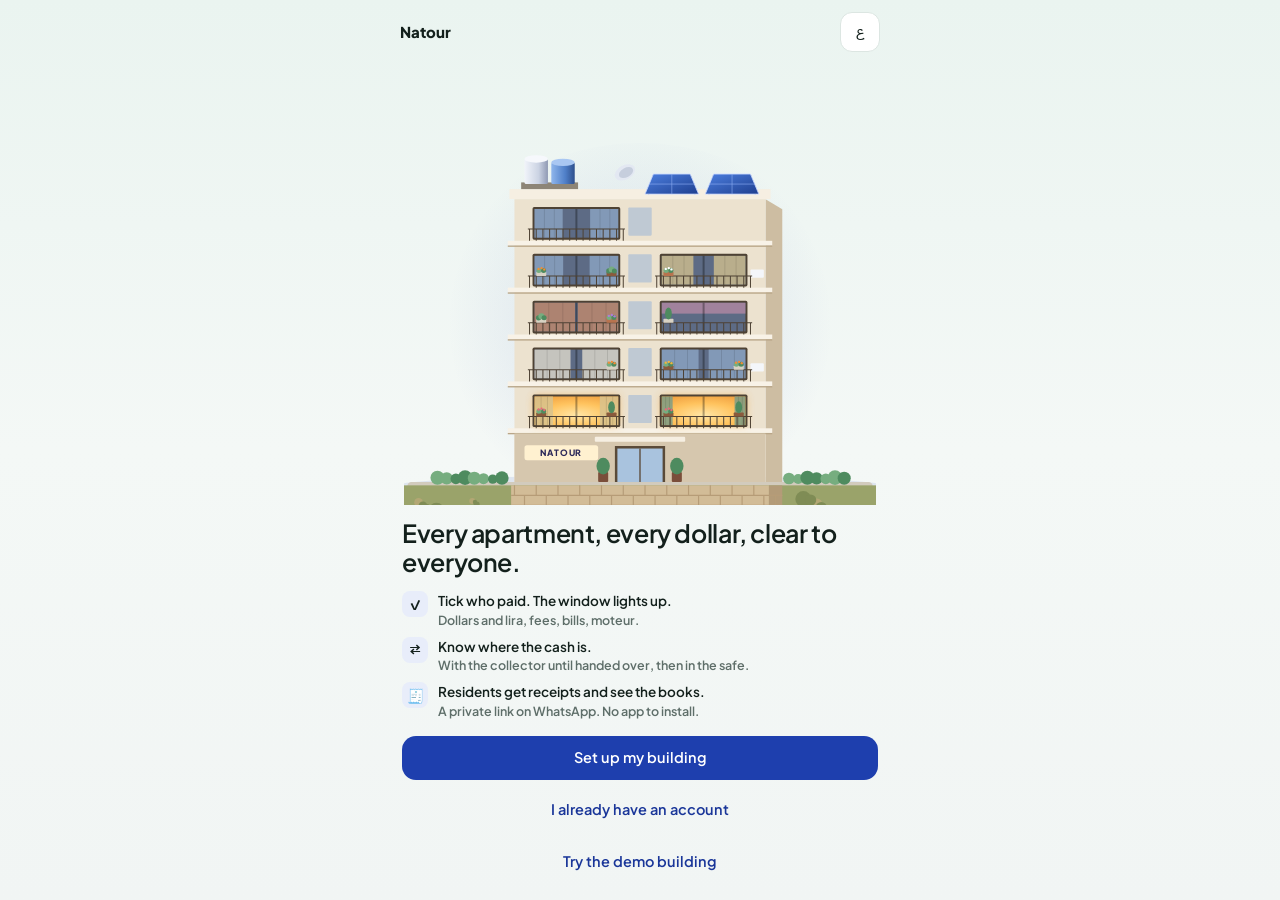
==== commit 8450a601: "Public build: join screen scrolls, live password rule, QR on collector invite; old V14.1 moved to /o" ====
--- a/index.html
+++ b/index.html
@@ -1,3589 +1 @@
-<!doctype html><html><head><meta charset=utf8><meta name=viewport content="width=device-width,initial-scale=1,viewport-fit=cover"><style>:root{color-scheme:light;box-sizing:border-box;padding-top:env(safe-area-inset-top,0px);padding-bottom:env(safe-area-inset-bottom,0px)}html{scroll-padding-top:env(safe-area-inset-top,0px)}body{margin:0;padding:0;font:14px -apple-system,BlinkMacSystemFont,sans-serif;background:#fff;color:#000}img{max-width:100%}[hidden]:not([hidden=until-found i]){display:none!important}</style></head><body>
-<!doctype html>
-<html lang="en" dir="ltr">
-<head>
-<meta charset="utf-8">
-<meta name="viewport" content="width=device-width,initial-scale=1,maximum-scale=1,user-scalable=no,viewport-fit=cover">
-<title>Binayati · بنايتي — V14.1 Smart Building Manager</title>
-<link rel="preconnect" href="https://fonts.googleapis.com">
-<link href="https://fonts.googleapis.com/css2?family=IBM+Plex+Sans+Arabic:wght@400;500;600;700&family=Plus+Jakarta+Sans:wght@500;600;700;800&display=swap" rel="stylesheet">
-<style>
-:root {
- --bg: #f4f5fb; --card: #ffffff; --card2: #f8f9fe; --ink: #14172c; --mut: #6e7491; --line: #e6e8f4;
- --soft: #eeebff; --acc: #5b4cf5; --acc2: #7c6ff9;
- --hero: linear-gradient(145deg, #5444f2 0%, #6e5ef7 55%, #8273fa 100%);
- --ok: #10b981; --okbg: rgba(16, 185, 129, 0.12); --warn: #f59e0b; --wbg: rgba(245, 158, 11, 0.12);
- --bad: #ef4444; --errbg: rgba(239, 68, 68, 0.11); --purp: #7c3aed; --purpbg: rgba(124, 58, 237, 0.11);
- --shadow: 0 10px 30px rgba(30, 26, 82, 0.06); --shadow-lg: 0 18px 45px rgba(91, 76, 245, 0.22);
-}
-* { box-sizing: border-box; -webkit-tap-highlight-color: transparent; }
-body {
- margin: 0; background: var(--bg); color: var(--ink);
- font: 14.5px/1.45 "Plus Jakarta Sans", "IBM Plex Sans Arabic", system-ui, sans-serif;
- font-variant-numeric: tabular-nums; padding-bottom: 115px; overflow-x: hidden;
-}
-button, input, select, textarea { font: inherit; color: inherit; }
-button { cursor: pointer; border: 0; border-radius: 14px; font-weight: 700; transition: all .16s ease; }
-button:active { transform: scale(0.96); }
-
-.sim-strip {
- background: #14172c; color: #ffffff; padding: 6px 12px; font-size: 12px;
- display: flex; align-items: center; justify-content: space-between; gap: 6px; position: relative; z-index: 100;
-}
-.sim-pills { display: flex; background: rgba(255,255,255,0.1); border-radius: 999px; padding: 2px; }
-.sim-pills button { background: transparent; color: #cbd5e1; border-radius: 999px; padding: 4px 10px; font-size: 11px; }
-.sim-pills button.on { background: var(--acc); color: #fff; }
-.sim-right { display: flex; gap: 6px; }
-.sim-right button { background: rgba(255,255,255,0.14); color: #fff; border-radius: 999px; padding: 4px 10px; font-size: 11px; }
-
-.shell { max-width: 480px; margin: 0 auto; overflow-x: hidden; }
-
-.indigo-hero {
- background: var(--hero); color: #ffffff; padding: 16px 18px 26px; border-radius: 0 0 32px 32px;
- box-shadow: var(--shadow-lg); margin-bottom: 14px; position: relative;
-}
-.hero-top { display: flex; align-items: center; justify-content: space-between; gap: 8px; margin-bottom: 14px; }
-.hero-pill {
- background: rgba(255,255,255,0.18); backdrop-filter: blur(8px); color: #fff; padding: 6px 13px;
- border-radius: 999px; font-size: 12px; font-weight: 700; display: inline-flex; align-items: center; gap: 6px;
-}
-/* ---- Living building hero (Home) ---- */
-.home-top { display: flex; align-items: center; justify-content: space-between; gap: 8px; padding: 14px 18px 10px; }
-.home-pill { background: var(--card); border: 1px solid var(--line); color: var(--ink); padding: 7px 13px; border-radius: 999px; font-size: 12.5px; font-weight: 800; display: inline-flex; align-items: center; gap: 6px; box-shadow: var(--shadow); }
-.home-cur-toggle { display: inline-flex; background: var(--soft); padding: 3px; border-radius: 999px; gap: 2px; }
-.home-cur-toggle button { background: transparent; color: var(--mut); padding: 5px 11px; font-size: 11.5px; border-radius: 999px; }
-.home-cur-toggle button.on { background: var(--card); color: var(--acc); box-shadow: 0 1px 4px rgba(20,23,44,.12); }
-.bh { position: relative; margin: 0 16px 12px; border-radius: 26px; overflow: hidden; aspect-ratio: 366 / 256; box-shadow: var(--shadow-lg); background: var(--sky2); }
-.bh svg.bh-art { display: block; width: 100%; height: 100%; }
-.bh-chip { position: absolute; left: 12px; top: 12px; display: flex; align-items: center; gap: 6px; padding: 6px 10px; border-radius: 999px; font-size: 11.5px; font-weight: 700; backdrop-filter: blur(6px); -webkit-backdrop-filter: blur(6px); }
-.bh-chip i { width: 7px; height: 7px; border-radius: 50%; display: block; }
-.bh.day .bh-chip { background: rgba(255,255,255,.82); color: #14172C; }
-.bh.dusk .bh-chip, .bh.night .bh-chip { background: rgba(10,12,40,.5); color: #F3EEDC; }
-.bh.day .bh-chip i { background: #F5A524; } .bh.dusk .bh-chip i { background: #FF9A6C; } .bh.night .bh-chip i { background: #F3EEDC; }
-.bh.day { --sky1:#3FA9F5; --sky2:#8FD3FF; --sky3:#FFF1DC; --sun:#FFF4CF; --cloud:rgba(255,255,255,.88); --mount:#B4C6DA; --far:#C3D0E0; --neigh:#DDD1C1; --nline:#CABEAC; --nw:#8FA5BD; --nwlit:#8FA5BD; --facade:#ECE2CF; --shade:#CDBDA2; --parapet:#F6EFE2; --slab:#F8F2E7; --slabEdge:#B9A688; --lobby:#D6C7AE; --doorFrame:#5A4A38; --doorGlass:#A9C3DE; --side:#D2CBBD; --street:#8F8B98; --lane:#EDEAE2; --pole:#56515E; --wire:#3B3A44; --rail:#4E4234; --trunk:#6A5442; --leaf:#4E8B5F; --leaf2:#76AD7F; --tankBase:#8D8577; --ac:#F4F6FA; --core:#BFC9D3; --sh:#7E9E86; --sl:#5F7F68; --w1:#FCE7B8; --w2:#F2C077; --w3:#EDB566; --glassOff:#4A5A75; --bulb:#E5E2D8; }
-.bh.dusk { --sky1:#3B6FD8; --sky2:#F59FB5; --sky3:#FFD49A; --sun:#FFB36B; --cloud:rgba(255,228,218,.8); --mount:#9AA6DD; --far:#AEB3E2; --neigh:#C4BCDF; --nline:#B0A8D0; --nw:#8A90C2; --nwlit:#FFC56E; --facade:#F3DFCB; --shade:#CCB2A8; --parapet:#FCEDE0; --slab:#FFF4EA; --slabEdge:#BC9E93; --lobby:#DCC3B2; --doorFrame:#5A4440; --doorGlass:#FFC35E; --side:#CDBDCB; --street:#76729A; --lane:#EAE4F3; --pole:#4A4266; --wire:#3A3256; --rail:#4A3A3E; --trunk:#5E4A40; --leaf:#4C7A62; --leaf2:#6E9E7E; --tankBase:#8A7E8E; --ac:#F4F2F8; --core:#BCB8DA; --sh:#7E9E86; --sl:#5F7F68; --w1:#FFE6A6; --w2:#FFC35E; --w3:#F0A040; --glassOff:#5B6386; --bulb:#FFF4D6; }
-.bh.night { --sky1:#0E1A4A; --sky2:#22357F; --sky3:#4262B4; --sun:#F7F1DE; --cloud:transparent; --mount:#2F428C; --far:#2C3A7C; --neigh:#36438A; --nline:#2B3775; --nw:#45529A; --nwlit:#FFC56E; --facade:#5E6DB0; --shade:#404D8C; --parapet:#7886C6; --slab:#8A99D8; --slabEdge:#B3BEEE; --lobby:#4A5796; --doorFrame:#1C2350; --doorGlass:#FFC35E; --side:#3D4A88; --street:#1C275C; --lane:#6572AE; --pole:#18204A; --wire:#121A40; --rail:#1A2150; --trunk:#2E2630; --leaf:#2D5260; --leaf2:#427080; --tankBase:#404D8C; --ac:#DCE2F4; --core:#5463A8; --sh:#7080B8; --sl:#5A6AA2; --w1:#FFE6A6; --w2:#FFC35E; --w3:#F0A040; --glassOff:#2C3774; --bulb:#FFF8E2; }
-.bh.eve { --sky1:#1E2160; --sky2:#5B4E8E; --sky3:#C97E8A; --sun:#FF9A7A; --cloud:rgba(255,190,190,.35); --mount:#4A4688; --far:#4F4888; --neigh:#4A4277; --nline:#3F386A; --nw:#3A3566; --nwlit:#F0B05A; --facade:#8E7E9E; --shade:#5E5276; --parapet:#A595B2; --slab:#B3A3BE; --slabEdge:#6E6290; --lobby:#6E5F86; --doorFrame:#2E2448; --doorGlass:#FFC35E; --side:#5E5486; --street:#34305A; --lane:#8C84B0; --pole:#241F3E; --wire:#1A1530; --rail:#22193A; --trunk:#3A2E30; --leaf:#2A4448; --leaf2:#3B5C5E; --tankBase:#4A4266; --ac:#D4D2E2; --core:#62598E; --sh:#556A62; --sl:#43554D; --w1:#FFE6A6; --w2:#FFC35E; --w3:#E38A36; --glassOff:#2C2E58; --bulb:#FFF4D6; }
-.bh.eve .bh-chip { background: rgba(10,12,40,.5); color: #F3EEDC; }
-.bh.eve .bh-moon { display: none; }
-.bh.eve .bh-star { opacity: .6; }
-.bh.eve .bh-lampglow { opacity: .9; }
-.bh.bh-ob { margin: 0 0 14px; border-radius: 22px; box-shadow: 0 10px 28px rgba(20,23,44,.18); }
-.bh-stream { fill: none; stroke-width: 2.4; stroke-linecap: round; stroke-dasharray: 3 6; animation: bhDash 1s linear infinite; }
-.bh-drop { fill: #3B9EFF; opacity: 0; }
-.bh.drops .bh-drop { animation: bhDrop 1.8s ease-in infinite; }
-.bh-burst { transform-box: fill-box; transform-origin: center; animation: bhBurst 3.6s ease-out infinite both; }
-.bh-pop { animation: bhPop .5s cubic-bezier(.2,.8,.2,1.3) both; transform-box: fill-box; transform-origin: center bottom; }
-@keyframes bhDash { to { stroke-dashoffset: -18; } }
-@keyframes bhDrop { 0% { transform: translateY(-14px); opacity: 0; } 25% { opacity: 1; } 75% { transform: translateY(0); opacity: 1; } 100% { transform: translateY(2px); opacity: 0; } }
-@keyframes bhBurst { 0% { transform: scale(.15); opacity: 0; } 8% { opacity: 1; } 55% { transform: scale(1); opacity: .9; } 80%, 100% { transform: scale(1.12); opacity: 0; } }
-@keyframes bhPop { from { transform: scale(.3); opacity: 0; } to { transform: scale(1); opacity: 1; } }
-.bh-mount{fill:var(--mount)} .bh-far{fill:var(--far)} .bh-neigh{fill:var(--neigh)} .bh-nline{fill:var(--nline)} .bh-nw{fill:var(--nw)} .bh-nw.lit{fill:var(--nwlit)}
-.bh-facade{fill:var(--facade)} .bh-shade{fill:var(--shade)} .bh-parapet{fill:var(--parapet)} .bh-slab{fill:var(--slab)} .bh-slabEdge{fill:var(--slabEdge)}
-.bh-lobby{fill:var(--lobby)} .bh-doorFrame{fill:var(--doorFrame)} .bh-doorGlass{fill:var(--doorGlass)} .bh-side{fill:var(--side)} .bh-street{fill:var(--street)} .bh-lane{fill:var(--lane)}
-.bh-pole{fill:var(--pole)} .bh-wire{fill:none;stroke:var(--wire);stroke-width:.6;stroke-linecap:round} .bh-rail{fill:none;stroke:var(--rail)}
-.bh-trunk{fill:none;stroke:var(--trunk);stroke-width:2.2;stroke-linecap:round} .bh-leaf{fill:var(--leaf)} .bh-leaf2{fill:var(--leaf2)}
-.bh-tankBase{fill:var(--tankBase)} .bh-ac{fill:var(--ac)} .bh-bulb{fill:var(--bulb)} .bh-cloud{fill:var(--cloud)}
-.bh-core{fill:var(--core)} .bh.elev .bh-core{fill:#7FE3C2;animation:bhCore 2.2s ease-in-out infinite}
-.bh-glassOff{fill:var(--glassOff)} .bh-mull{fill:rgba(0,0,0,.32)}
-.bh-win{cursor:pointer;outline:none}
-.bh-win:focus-visible .bh-frame{stroke:#FFFFFF;stroke-width:1.4}
-.bh-dot{fill:#F59E0B;stroke:#FFFFFF;stroke-width:1;transform-box:fill-box;transform-origin:center;animation:bhPulse 1.8s ease-in-out infinite}
-.bh.day .bh-halo{display:none}
-.bh.day .bh-lampglow{opacity:0} .bh.dusk .bh-lampglow{opacity:.7}
-.bh.day .bh-moon, .bh.dusk .bh-moon, .bh.day .bh-star{display:none}
-.bh.dusk .bh-star{opacity:.35}
-.bh.night .bh-sun, .bh.night .bh-cloud{display:none}
-.bh-star{fill:#FFF6DA;animation:bhTw 3s ease-in-out infinite}
-.bh-cloud{animation:bhDrift 16s ease-in-out infinite alternate}
-.bh-bob{animation:bhBob 2.4s ease-in-out infinite}
-@keyframes bhCore{0%,100%{opacity:.6}50%{opacity:1}}
-@keyframes bhPulse{0%,100%{transform:scale(1)}50%{transform:scale(1.35)}}
-@keyframes bhTw{0%,100%{opacity:.25}50%{opacity:1}}
-@keyframes bhDrift{from{transform:translateX(0)}to{transform:translateX(16px)}}
-@keyframes bhBob{0%,100%{transform:translateY(0)}50%{transform:translateY(-2.5px)}}
-@media (prefers-reduced-motion: reduce){.bh *{animation:none!important}}
-/* Onboarding studio (building only), reveal + confetti */
-.bh.studio { --w1:#FFE6A6; --w2:#FFC35E; --w3:#F0A040; --glassOff:#5D6B85; }
-.bh.studio .bh-halo { display: inline; }
-.bh.bh-bare { aspect-ratio: auto; width: 100%; height: 100%; margin: 0; border-radius: 0; box-shadow: none; background: transparent; overflow: visible; }
-.bh.nopop .bh-pop { animation: none; }
-.bh.reveal { background: transparent; }
-.bh.reveal .bh-bg { animation: bhReveal 1.8s ease .35s both; }
-.bh.reveal .bh-chip { animation: bhReveal .8s ease 1.6s both; }
-@keyframes bhReveal { from { opacity: 0; } to { opacity: 1; } }
-.cf-layer { position: fixed; inset: 0; pointer-events: none; z-index: 400; overflow: hidden; }
-.cf-layer i { position: absolute; top: -24px; width: 8px; height: 13px; border-radius: 2px; animation-name: cfFall; animation-timing-function: cubic-bezier(.25,.6,.4,1); animation-fill-mode: forwards; }
-@keyframes cfFall { to { transform: translateY(112vh) rotate(560deg); } }
-
-#onboard-modal { padding: 0; background: linear-gradient(180deg, #EEF0FF 0%, #F7F5FF 45%, #FFFFFF 100%); backdrop-filter: none; -webkit-backdrop-filter: none; }
-#onboard-content { width: 100%; max-width: 480px; height: 100%; max-height: none; border: 0; border-radius: 0; box-shadow: none; padding: 0; background: transparent; overflow: hidden; }
-.ob-screen { height: 100%; display: flex; flex-direction: column; }
-.ob-top { display: flex; justify-content: space-between; align-items: center; padding: calc(12px + env(safe-area-inset-top)) 20px 4px; }
-.ob-progress { display: flex; gap: 4px; padding: 8px 20px 0; }
-.ob-progress i { flex: 1; height: 5px; border-radius: 999px; background: #DDD9F0; transition: background .3s; }
-.ob-progress i.on { background: var(--acc); }
-.ob-stage { position: relative; flex: 0 0 auto; height: clamp(110px, calc(100vh - 560px), 250px); height: clamp(110px, calc(100dvh - 560px), 250px); padding: 8px 14px 0; display: flex; justify-content: center; }
-.ob-stage::before { content: ""; position: absolute; left: 50%; bottom: 4%; width: 82%; height: 86%; transform: translateX(-50%); border-radius: 50%; background: radial-gradient(circle, rgba(124,111,249,.18) 0%, rgba(124,111,249,0) 70%); }
-.ob-body { flex: 1 1 auto; min-height: 0; overflow-y: auto; padding: 10px 20px 4px; display: flex; flex-direction: column; gap: 8px; }
-.ob-title { margin: 0; font-size: 23px; line-height: 1.15; font-weight: 800; color: var(--ink); }
-.ob-sub { margin: 0 0 2px; font-size: 13.5px; line-height: 1.45; color: var(--mut); }
-.ob-foot { flex: 0 0 auto; display: flex; gap: 10px; padding: 10px 20px calc(14px + env(safe-area-inset-bottom)); }
-.ob-back { height: 52px; padding: 0 18px; border-radius: 16px; border: 1.5px solid var(--line); background: var(--card); color: var(--ink); font-weight: 700; font-size: 15px; }
-.ob-next { flex: 1; height: 52px; border-radius: 16px; background: var(--acc); color: #FFFFFF; font-weight: 800; font-size: 16px; box-shadow: 0 8px 20px rgba(91,76,245,.3); }
-.ob-next.green { background: #0E7C55; box-shadow: 0 8px 20px rgba(14,124,85,.28); }
-.ob-card { display: flex; align-items: center; gap: 12px; width: 100%; padding: 11px 14px; border-radius: 18px; border: 1.5px solid var(--line); background: var(--card); text-align: start; color: var(--ink); }
-.ob-card.on { border-color: var(--acc); background: var(--soft); }
-.ob-card .ic { flex: none; width: 40px; height: 40px; border-radius: 12px; background: var(--soft); display: grid; place-items: center; font-size: 20px; }
-.ob-card.on .ic { background: #FFFFFF; }
-.ob-card b { display: block; font-size: 14.5px; }
-.ob-card small { display: block; font-size: 12px; color: var(--mut); margin-top: 2px; line-height: 1.35; font-weight: 500; }
-.ob-row { display: flex; align-items: center; justify-content: space-between; gap: 12px; width: 100%; padding: 10px 14px; border-radius: 16px; background: var(--card); border: 1px solid var(--line); text-align: start; color: var(--ink); }
-.ob-row b { font-size: 14px; display: block; }
-.ob-row small { display: block; font-size: 12px; color: var(--mut); font-weight: 500; margin-top: 1px; }
-.ob-stepper { display: flex; align-items: center; gap: 8px; flex: none; }
-.ob-stepper button { width: 40px; height: 40px; border-radius: 12px; border: 1.5px solid var(--line); background: var(--card2); font-size: 20px; font-weight: 700; color: var(--ink); }
-.ob-stepper span { min-width: 44px; text-align: center; font-size: 17px; font-weight: 800; }
-.ob-sw { flex: none; position: relative; width: 46px; height: 28px; border-radius: 14px; background: #CFCCDD; transition: background .2s; }
-.ob-sw::after { content: ""; position: absolute; left: 3px; top: 3px; width: 22px; height: 22px; border-radius: 11px; background: #FFFFFF; box-shadow: 0 1px 3px rgba(0,0,0,.2); transition: transform .2s; }
-.ob-sw.on { background: var(--acc); }
-.ob-sw.on::after { transform: translateX(18px); }
-.ob-pills { display: flex; flex-wrap: wrap; gap: 6px; }
-.ob-pill { padding: 7px 11px; border-radius: 999px; border: 1.5px solid var(--line); background: var(--card); font-size: 12.5px; font-weight: 700; color: var(--ink); }
-.ob-pill.on { background: var(--acc); border-color: var(--acc); color: #FFFFFF; }
-.ob-badge { font-size: 10.5px; font-weight: 800; padding: 2px 7px; border-radius: 999px; margin-inline-start: 6px; vertical-align: 1px; }
-.ob-badge.nat { background: #FFF3DC; color: #8A5300; }
-.ob-badge.you { background: var(--soft); color: var(--acc); }
-.ob-lbl { font-size: 12px; font-weight: 700; color: var(--mut); display: block; margin-bottom: 4px; }
-.ob-note { font-size: 12.5px; font-weight: 700; padding: 9px 12px; border-radius: 12px; background: var(--soft); color: var(--acc); line-height: 1.4; }
-.ob-recap { display: flex; flex-direction: column; gap: 6px; padding: 12px 14px; border-radius: 16px; background: var(--card); border: 1px solid var(--line); font-size: 13px; }
-.ob-recap div { display: flex; justify-content: space-between; gap: 10px; }
-.ob-recap span { color: var(--mut); font-weight: 600; }
-.safe-lbl { font-size: 12px; font-weight: 700; color: var(--mut); }
-.safe-num { font-size: 30px; font-weight: 800; letter-spacing: -0.02em; margin: 2px 0 2px; color: var(--ink); }
-.owe-chip { min-height: 36px; padding: 0 12px; border-radius: 999px; border: 1.5px solid #F2C77E; background: #FFF6E6; color: #7A4A00; font-weight: 800; font-size: 13px; display: inline-flex; align-items: center; gap: 6px; }
-.owe-chip span { font-weight: 600; }
-.qa-row { display: grid; grid-template-columns: repeat(3, minmax(0, 1fr)); gap: 8px; margin-top: 14px; }
-.qa { background: var(--card2); border: 1px solid var(--line); color: var(--ink); border-radius: 16px; padding: 10px 6px; display: flex; flex-direction: column; align-items: center; gap: 2px; text-align: center; }
-.qa span { font-size: 10.5px; color: var(--mut); font-weight: 700; }
-.qa b { font-size: 14px; font-weight: 800; }
-.qa.cta { background: var(--acc); border-color: var(--acc); color: #FFFFFF; box-shadow: 0 8px 20px rgba(91,76,245,.3); }
-.qa.cta span { color: rgba(255,255,255,.85); }
-.home-note { display: flex; align-items: center; gap: 10px; padding: 10px 12px; border-radius: 14px; font-size: 12.5px; font-weight: 700; line-height: 1.4; margin-top: 10px; }
-.home-note i { flex: none; width: 9px; height: 9px; border-radius: 50%; display: block; }
-.hero-center { text-align: center; margin: 6px 0 16px; }
-.hero-center .lbl { font-size: 12.5px; opacity: 0.85; font-weight: 600; }
-.hero-center .big-num { font-size: 38px; font-weight: 800; letter-spacing: -0.02em; margin: 2px 0 4px; }
-.hero-center .sub-lbl { font-size: 12px; opacity: 0.82; font-weight: 600; }
-.hero-cur-toggle { display: inline-flex; background: rgba(0,0,0,0.18); padding: 3px; border-radius: 999px; gap: 2px; }
-.hero-cur-toggle button { background: transparent; color: rgba(255,255,255,0.75); padding: 4px 11px; font-size: 11px; border-radius: 999px; }
-.hero-cur-toggle button.on { background: #ffffff; color: var(--acc); }
-.hero-stats-grid {
- display: grid; grid-template-columns: repeat(3, 1fr); gap: 8px;
- background: rgba(255,255,255,0.13); border: 1px solid rgba(255,255,255,0.2);
- border-radius: 20px; padding: 12px 10px; text-align: center; backdrop-filter: blur(8px);
-}
-.hero-stats-grid .stat-tile {
- display: block; width: 100%; background: transparent; padding: 0; border-radius: 14px; color: inherit;
-}
-.hero-stats-grid .stat-tile span { display: block; font-size: 10.5px; opacity: 0.82; font-weight: 600; }
-.hero-stats-grid .stat-tile b { display: block; font-size: 15px; font-weight: 800; margin-top: 2px; }
-.hero-stats-grid .stat-tile small { display: block; font-size: 10px; opacity: 0.78; margin-top: 1px; }
-.hero-stats-grid .stat-cta {
- background: #ffffff; padding: 8px 4px; box-shadow: 0 6px 16px rgba(20,23,44,0.22);
-}
-.hero-stats-grid .stat-cta span { color: var(--acc); opacity: 0.72; }
-.hero-stats-grid .stat-cta b { color: var(--acc); }
-.hero-stats-grid .stat-cta small { color: var(--acc); opacity: 0.65; }
-
-header.top-bar { padding: 12px 18px 8px; display: flex; align-items: center; justify-content: space-between; gap: 8px; }
-.header-lead { display: flex; align-items: center; gap: 10px; min-width: 0; flex: 1; }
-.btn-back-lead {
- width: 36px; height: 36px; border-radius: 50%; background: var(--card); border: 1px solid var(--line);
- display: grid; place-items: center; font-size: 20px; line-height: 1; color: var(--acc); flex: none; box-shadow: var(--shadow);
-}
-.top-brand { font-size: 11px; font-weight: 800; color: var(--acc); letter-spacing: .06em; text-transform: uppercase; }
-.top-title { font-size: 20px; font-weight: 800; margin: 0; white-space: nowrap; overflow: hidden; text-overflow: ellipsis; }
-.role-badge { background: var(--soft); color: var(--acc); padding: 6px 12px; border-radius: 999px; font-size: 11.5px; font-weight: 800; white-space: nowrap; flex: none; }
-
-.card {
- background: var(--card); border: 1px solid var(--line); border-radius: 24px;
- padding: 18px; margin: 12px 16px; box-shadow: var(--shadow); position: relative; max-width: 100%;
-}
-.card-h { display: flex; justify-content: space-between; align-items: center; gap: 8px; margin-bottom: 10px; flex-wrap: wrap; }
-.card-h h2 { margin: 0; font-size: 16px; font-weight: 800; color: var(--ink); min-width: 0; flex: 1; }
-.subtext { color: var(--mut); font-size: 12.5px; margin: 0 0 12px; line-height: 1.45; }
-.drawer-row { display: grid; grid-template-columns: 1fr 1fr; gap: 10px; }
-.drawer-box { background: var(--card2); border: 1px solid var(--line); border-radius: 18px; padding: 12px 14px; min-width: 0; }
-.drawer-box span { display: block; font-size: 11px; font-weight: 700; color: var(--mut); }
-.drawer-box b { display: block; font-size: 16px; font-weight: 800; margin-top: 3px; color: var(--ink); }
-.drawer-box small { display: block; font-size: 11px; color: var(--mut); font-weight: 600; margin-top: 2px; }
-
-.month-pills { display: flex; gap: 7px; overflow-x: auto; scrollbar-width: none; padding: 4px 16px 8px; }
-.month-pills::-webkit-scrollbar { display: none; }
-.mpill {
- background: var(--card); border: 1px solid var(--line); color: var(--mut);
- padding: 7px 14px; border-radius: 999px; font-size: 12.5px; font-weight: 700; white-space: nowrap;
- display: inline-flex; align-items: center; gap: 5px; box-shadow: 0 2px 6px rgba(0,0,0,0.02);
-}
-.mpill.on { background: var(--acc); color: #ffffff; border-color: var(--acc); }
-.mpill.proj { border-color: rgba(245,158,11,.45); }
-.mpill.proj.on { background: var(--warn); color: #ffffff; border-color: var(--warn); }
-
-.seg-bar {
- display: grid; grid-template-columns: repeat(3, 1fr); gap: 6px;
- background: var(--card2); padding: 4px; border-radius: 14px; border: 1px solid var(--line); margin-bottom: 12px;
-}
-.seg-bar button { background: transparent; color: var(--mut); padding: 8px 4px; font-size: 12px; border-radius: 10px; text-align: center; white-space: nowrap; overflow: hidden; text-overflow: ellipsis; }
-.seg-bar button.on { background: var(--card); color: var(--acc); box-shadow: 0 2px 8px rgba(0,0,0,0.06); }
-
-.prog-wrap { margin: 8px 0 14px; }
-.prog-top { display: flex; justify-content: space-between; align-items: baseline; margin-bottom: 7px; gap: 8px; flex-wrap: wrap; }
-.prog-top b { font-size: 19px; font-weight: 800; }
-.prog-top span { font-size: 12.5px; font-weight: 800; color: var(--acc); }
-.prog-track { height: 11px; width: 100%; background: var(--card2); border: 1px solid var(--line); border-radius: 999px; overflow: hidden; }
-.prog-fill { height: 100%; border-radius: 999px; background: linear-gradient(90deg, var(--acc), var(--ok)); transition: width .35s cubic-bezier(.4,0,.2,1); }
-.prog-fill.proj { background: linear-gradient(90deg, var(--warn), var(--ok)); }
-
-.ledger-strip {
- display: grid; grid-template-columns: repeat(3, 1fr); gap: 8px; margin-top: 10px; padding: 11px;
- background: var(--card2); border: 1px solid var(--line); border-radius: 16px; text-align: center;
-}
-.ledger-strip div span { display: block; font-size: 10.5px; font-weight: 700; color: var(--mut); }
-.ledger-strip div b { font-size: 14px; font-weight: 800; margin-top: 2px; display: block; }
-
-.chart-wrap { position: relative; display: flex; flex-direction: column; align-items: center; justify-content: center; margin: 8px 0 14px; }
-.donut-center { position: absolute; inset: 0; display: flex; flex-direction: column; align-items: center; justify-content: center; pointer-events: none; text-align: center; }
-.donut-center b { font-size: 20px; font-weight: 800; }
-.donut-center span { font-size: 11.5px; color: var(--mut); font-weight: 600; }
-
-.corner-wrap { position: relative; flex: none; }
-.dots-btn {
- width: 34px; height: 34px; border-radius: 10px; background: var(--card2); border: 1px solid var(--line);
- color: var(--ink); font-size: 18px; display: grid; place-items: center; line-height: 1;
-}
-.corner-menu {
- position: absolute; top: 40px; inset-inline-end: 0; min-width: 215px; background: var(--card);
- border: 1px solid var(--line); border-radius: 18px; padding: 6px; box-shadow: 0 14px 35px rgba(20,23,44,0.16); z-index: 120;
-}
-.corner-menu button {
- width: 100%; background: transparent; color: var(--ink); padding: 9px 12px; border-radius: 10px;
- font-size: 12.5px; font-weight: 700; text-align: start; display: flex; align-items: center; gap: 8px;
-}
-.corner-menu button:hover { background: var(--card2); }
-.corner-menu button.danger { color: var(--bad); }
-
-.list-row { display: flex; align-items: center; justify-content: space-between; gap: 10px; padding: 11px 0; border-top: 1px solid var(--line); }
-.list-row:first-of-type { border-top: 0; }
-.list-row.clickable { cursor: pointer; border-radius: 12px; padding-inline: 6px; margin-inline: -6px; transition: background .15s; }
-.list-row.clickable:hover, .list-row.selected-cat { background: var(--soft); }
-.list-left { display: flex; align-items: center; gap: 10px; min-width: 0; flex: 1; }
-.single-line-name { white-space: nowrap; overflow: hidden; text-overflow: ellipsis; font-weight: 700; font-size: 14px; display: block; }
-.status-stack { display: flex; flex-direction: column; align-items: flex-end; text-align: end; flex: none; line-height: 1.3; }
-.status-stack .st-paid { font-size: 12.5px; font-weight: 800; color: var(--ok); }
-.status-stack .st-owed { font-size: 12px; font-weight: 800; color: var(--bad); margin-top: 2px; }
-.status-stack .st-zero { font-size: 11px; font-weight: 600; color: var(--mut); }
-.split-drawer {
- background: var(--card2); border: 1px dashed var(--line); border-radius: 12px; padding: 8px 11px; margin-top: 7px;
- font-size: 11.5px; font-weight: 700; display: flex; justify-content: space-between; align-items: center; flex-wrap: wrap; gap: 6px;
-}
-.badge-code { background: var(--soft); color: var(--acc); font-weight: 800; font-size: 12px; padding: 5px 9px; border-radius: 10px; flex: none; }
-.badge-lang { background: var(--soft); color: var(--acc); font-size: 10.5px; font-weight: 800; padding: 2px 7px; border-radius: 6px; margin-inline-start: 6px; display: inline-block; }
-.badge-pay { font-size: 10px; font-weight: 800; padding: 2px 7px; border-radius: 6px; text-transform: uppercase; }
-.badge-pay.mgr { background: var(--purpbg); color: var(--purp); }
-.badge-pay.cash { background: var(--okbg); color: var(--ok); }
-.btn-edit {
- background: var(--card2); border: 1px solid var(--line); color: var(--ink); padding: 6px 12px;
- border-radius: 11px; font-size: 12px; display: inline-flex; align-items: center; gap: 4px; flex: none;
-}
-.cat-ico { width: 38px; height: 38px; border-radius: 12px; display: grid; place-items: center; font-size: 18px; flex: none; }
-.cat-mid { flex: 1; min-width: 0; }
-.cat-top { display: flex; justify-content: space-between; align-items: baseline; margin-bottom: 4px; }
-.cat-top b { font-size: 14px; font-weight: 700; }
-.cat-top span { font-size: 13.5px; font-weight: 800; }
-.cat-bar { height: 6px; background: var(--card2); border-radius: 999px; overflow: hidden; }
-.cat-bar i { display: block; height: 100%; border-radius: 999px; }
-
-.wa-textarea {
- width: 100%; min-height: 150px; resize: vertical; line-height: 1.5; background: var(--card2);
- border: 1.5px solid var(--line); border-radius: 14px; padding: 11px 13px; font-size: 13px; font-weight: 600;
-}
-.wa-textarea.expanded { min-height: 240px; }
-.wa-preview-box { background: #e5ddd5; border: 1px solid #d4ccc3; border-radius: 18px; padding: 12px; margin-top: 10px; max-width: 100%; overflow: hidden; }
-.wa-bubble {
- background: #dcf8c6; color: #111b21; border-radius: 14px 14px 4px 14px; padding: 12px 14px; font-size: 13px;
- line-height: 1.5; white-space: pre-wrap; overflow-wrap: break-word; word-break: break-word; max-width: 100%; box-shadow: 0 2px 5px rgba(0,0,0,0.08);
-}
-.wa-bubble strong { font-weight: 800; color: #000000; }
-
-nav.bottom-dock {
- position: fixed; bottom: 0; left: 50%; transform: translateX(-50%); width: 100%; max-width: 480px;
- background: rgba(255,255,255,0.96); backdrop-filter: blur(16px); -webkit-backdrop-filter: blur(16px);
- border-top: 1px solid var(--line); padding: 6px 10px 14px; display: flex; justify-content: space-around; align-items: center;
- z-index: 90; box-shadow: 0 -8px 28px rgba(20,23,44,0.06);
-}
-nav.bottom-dock button.nav-tab {
- flex: 1; background: transparent; color: var(--mut); border-radius: 14px; padding: 6px 4px;
- display: flex; flex-direction: column; align-items: center; gap: 3px; font-size: 10.5px; font-weight: 700;
-}
-nav.bottom-dock button.nav-tab .ico { font-size: 18px; line-height: 1.1; }
-nav.bottom-dock button.nav-tab.on { color: var(--acc); font-weight: 800; }
-.dock-plus-wrap { position: relative; top: -18px; flex: none; padding: 0 6px; }
-.fab {
- width: 54px; height: 54px; border-radius: 50%; background: var(--hero); color: #ffffff; font-size: 28px; font-weight: 700;
- display: grid; place-items: center; box-shadow: 0 10px 24px rgba(91, 76, 245, 0.42); border: 4px solid var(--bg); transition: transform .2s ease;
-}
-.fab.open { transform: rotate(45deg); background: var(--bad); }
-.fab-menu {
- position: fixed; bottom: 88px; left: 50%; transform: translateX(-50%); width: calc(100% - 32px); max-width: 380px;
- background: var(--card); border: 1px solid var(--line); border-radius: 24px; padding: 10px;
- box-shadow: 0 20px 50px rgba(20,23,44,0.22); z-index: 134; display: none; flex-direction: column; gap: 6px;
-}
-.fab-menu.open { display: flex; }
-.fab-menu button {
- width: 100%; background: var(--card2); color: var(--ink); padding: 11px 14px; border-radius: 16px; font-size: 13px;
- font-weight: 700; text-align: start; display: flex; align-items: center; gap: 11px; border: 1px solid var(--line);
-}
-.fab-menu button:hover { border-color: var(--acc); background: var(--soft); }
-
-.apt-card { padding: 14px 15px; background: var(--card); border-bottom: 1px solid var(--line); }
-.apt-card:last-child { border-bottom: 0; }
-.apt-card.settled { background: var(--okbg); }
-.apt-top-row { display: flex; justify-content: space-between; align-items: center; gap: 8px; flex-wrap: nowrap; }
-.apt-name-box { display: flex; align-items: center; gap: 7px; min-width: 0; flex: 1; }
-.apt-name-box b { font-size: 14.5px; font-weight: 800; white-space: nowrap; overflow: hidden; text-overflow: ellipsis; }
-.apt-due-box { display: flex; align-items: center; gap: 7px; flex: none; }
-.chip-grid { display: flex; flex-wrap: wrap; gap: 6px; margin-top: 10px; }
-.chip {
- border: 1.5px solid var(--line); border-radius: 999px; padding: 6px 11px; font-size: 12.5px; font-weight: 700;
- background: var(--card2); color: var(--ink); display: inline-flex; align-items: center; gap: 5px;
-}
-.chip.ticked { background: var(--okbg); border-color: var(--ok); color: var(--ok); }
-.chip.ticked::before { content: "✓"; font-weight: 900; }
-.chip.mgr-paid { background: var(--purpbg); border-color: var(--purp); color: var(--purp); }
-.chip.mgr-paid::before { content: "✓"; font-weight: 900; }
-.chip.pass-through { border-style: dashed; border-color: rgba(245,158,11,.6); }
-.chip.pass-through.ticked { background: var(--wbg); border-style: solid; border-color: var(--warn); color: #b45309; }
-.wa-btn {
- height: 32px; padding: 0 10px; border-radius: 10px; background: var(--card2); border: 1px solid var(--line);
- display: inline-flex; align-items: center; gap: 4px; text-decoration: none; font-size: 12px; font-weight: 800; color: var(--ink); white-space: nowrap;
-}
-.wa-btn.receipt { background: var(--okbg); border-color: var(--ok); color: var(--ok); }
-
-input[type="text"], input[type="number"], input[type="date"], select, textarea {
- width: 100%; max-width: 100%; min-width: 0; background: var(--card2); border: 1.5px solid var(--line);
- border-radius: 13px; padding: 10px 12px; font-size: 13.5px; font-weight: 600; color: var(--ink);
-}
-input:focus, select:focus, textarea:focus { outline: none; border-color: var(--acc); background: #fff; }
-.form-row { display: flex; gap: 8px; align-items: center; width: 100%; }
-.form-row > * { min-width: 0; }
-.amt-cur-grid { display: grid; grid-template-columns: 1fr 112px; gap: 8px; width: 100%; align-items: end; }
-.two-col-grid { display: grid; grid-template-columns: 1fr 1fr; gap: 8px; width: 100%; }
-.row-div { padding: 10px 0; border-top: 1px solid var(--line); }
-.row-div:first-of-type { border-top: 0; }
-.btn-del { background: var(--errbg); color: var(--bad); padding: 7px 11px; border-radius: 10px; flex: none; }
-
-.modal-bg {
- position: fixed; inset: 0; background: rgba(20, 23, 44, 0.55); backdrop-filter: blur(5px);
- z-index: 200; display: none; align-items: center; justify-content: center; padding: 14px;
-}
-.modal-card {
- background: var(--card); border: 1px solid var(--line); border-radius: 28px; width: 100%; max-width: 440px;
- max-height: 90vh; overflow-y: auto; overflow-x: hidden; padding: 22px; box-shadow: 0 24px 60px rgba(20, 23, 44, 0.25);
-}
-.modal-card h3 { margin: 0 0 6px; font-size: 19px; font-weight: 800; }
-
-.ob-hero-title { font-size: 25px; font-weight: 800; line-height: 1.22; text-align: center; margin: 4px 0 6px; color: var(--ink); }
-.ob-hero-title span { color: var(--acc); display: block; }
-.ob-illus-box {
- height: 155px; display: flex; align-items: center; justify-content: center; margin: 8px 0 14px;
- background: radial-gradient(circle, var(--soft) 0%, rgba(255,255,255,0) 72%); animation: floatY 3.2s ease-in-out infinite;
-}
-@keyframes floatY { 0%, 100% { transform: translateY(0px); } 50% { transform: translateY(-6px); } }
-.ob-pill-btn {
- width: 100%; padding: 14px 20px; border-radius: 999px; background: var(--acc); color: #ffffff; font-size: 15px;
- font-weight: 800; box-shadow: 0 8px 22px rgba(91, 76, 245, 0.32);
-}
-.choice-card {
- border: 1.5px solid var(--line); background: var(--card2); border-radius: 18px; padding: 12px 14px; margin-bottom: 8px;
- cursor: pointer; display: flex; align-items: center; gap: 12px; transition: all .15s ease;
-}
-.choice-card.on { border-color: var(--acc); background: var(--soft); }
-.step-dots { display: flex; gap: 5px; margin-bottom: 14px; }
-.step-dot { height: 6px; flex: 1; border-radius: 999px; background: var(--line); transition: background .25s; }
-.step-dot.on { background: var(--acc); }
-.mini-phone { border: 3px solid #1e293b; border-radius: 22px; background: #f8fafc; padding: 10px 12px; margin: 10px 0 14px; box-shadow: 0 8px 25px rgba(0,0,0,0.08); }
-.mini-phone-notch { width: 60px; height: 5px; background: #cbd5e1; border-radius: 999px; margin: 0 auto 8px; }
-.report-sheet { background: #ffffff; border: 2px solid var(--line); border-radius: 20px; padding: 16px; margin: 10px 0 14px; }
-.report-hdr {
- background: var(--hero); color: #fff; border-radius: 14px; padding: 14px; margin-bottom: 12px;
- display: flex; justify-content: space-between; align-items: center;
-}
-.pin-box {
- font-family: ui-monospace, monospace; font-size: 19px; font-weight: 800; letter-spacing: 3px; color: var(--acc);
- background: var(--soft); padding: 6px 10px; border-radius: 10px; border: 1px dashed var(--acc); text-align: center;
-}
-#toast {
- position: fixed; top: 46px; left: 50%; transform: translateX(-50%) translateY(-20px); background: #14172c; color: #fff;
- padding: 10px 18px; border-radius: 999px; font-size: 13px; font-weight: 700; z-index: 300; opacity: 0; pointer-events: none;
- transition: all .25s ease; box-shadow: 0 10px 25px rgba(20,23,44,.25);
-}
-#toast.pop { opacity: 1; transform: translateX(-50%) translateY(0); }
-@media print {
- .sim-strip, nav.bottom-dock, .fab-menu, .no-print { display: none !important; }
- body { background: #fff; padding: 0; }
- .modal-bg { position: static; background: #fff; padding: 0; display: block !important; }
- .modal-card { max-width: 100%; max-height: none; box-shadow: none; border: 0; padding: 0; }
-}
-</style>
-</head>
-<body onclick="closeAllPopovers()">
-
-<div class="sim-strip">
- <div class="sim-pills">
- <button id="sim-mgr" class="on" onclick="setRole('mgr')">👨‍💼 Manager</button>
- <button id="sim-col" onclick="setRole('col')">👷‍♂️ Natour</button>
- </div>
- <div class="sim-right">
- <button onclick="openOnboarding(1)" id="btn-ob-sim" style="background:var(--acc)">✨ Setup Guide</button>
- <button id="btn-lang" onclick="toggleLang()">العربية</button>
- </div>
-</div>
-
-<div id="toast">🔔 <span id="toast-msg"></span></div>
-
-<div class="shell">
- <header class="top-bar" id="std-top-bar" style="display:none">
- <div class="header-lead">
- <button class="btn-back-lead" id="hdr-back-btn" style="display:none" onclick="goBackLead()">‹</button>
- <div style="min-width:0">
- <div class="top-brand" id="hdr-brand">💧 BINAYATI · بنايتي</div>
- <h1 class="top-title" id="hdr-title">Home</h1>
- </div>
- </div>
- <div id="hdr-right"></div>
- </header>
- <main id="app-body"></main>
-</div>
-
-<div class="fab-menu" id="fab-menu" onclick="event.stopPropagation()">
- <button onclick="closeAllPopovers();openDirectPayModal()">
- <span style="font-size:20px">💵</span>
- <div><b id="fm-pay">Record Resident Payment</b><div style="font-size:11px;color:var(--mut)" id="fm-pay-sub">Cash to Manager, Whish, OMT or Bank</div></div>
- </button>
- <button onclick="closeAllPopovers();openExpenseModal(-1)">
- <span style="font-size:20px">🧾</span>
- <div><b id="fm-exp">Add Building Bill / Expense</b><div style="font-size:11px;color:var(--mut)" id="fm-exp-sub">Paid by Manager OR paid by Natour</div></div>
- </button>
- <button onclick="closeAllPopovers();openNewCycleModal('month')">
- <span style="font-size:20px">📅</span>
- <div><b id="fm-mon">Start New Month</b><div style="font-size:11px;color:var(--mut)" id="fm-mon-sub">Pick Month & Year from dropdown</div></div>
- </button>
- <button onclick="closeAllPopovers();openNewCycleModal('project')">
- <span style="font-size:20px">🛠️</span>
- <div><b id="fm-prj">Start Special Project</b><div style="font-size:11px;color:var(--mut)" id="fm-prj-sub">Solar, Elevator, Paint with installments</div></div>
- </button>
- <button onclick="closeAllPopovers();openReminderModal()">
- <span style="font-size:20px">🔔</span>
- <div><b id="fm-tsk">Add Maintenance Reminder</b><div style="font-size:11px;color:var(--mut)" id="fm-tsk-sub">For Building or Natour checklist</div></div>
- </button>
-</div>
-
-<nav class="bottom-dock" id="mgr-dock">
- <button class="nav-tab on" data-tab="dash" onclick="CYCLE_DETAIL_MODE=false;setTab('dash')">
- <span class="ico">🏠</span><span id="nav-dash">Home</span>
- </button>
- <button class="nav-tab" data-tab="expenses" onclick="setTab('expenses')">
- <span class="ico">📊</span><span id="nav-exp">Expenses</span>
- </button>
- <div class="dock-plus-wrap">
- <button class="fab" id="fab-add" onclick="event.stopPropagation();toggleFabMenu()" title="Quick Actions"><svg width="24" height="24" viewBox="0 0 24 24" fill="none" style="display:block"><path d="M12 5v14M5 12h14" stroke="currentColor" stroke-width="2.6" stroke-linecap="round"/></svg></button>
- </div>
- <button class="nav-tab" data-tab="natour" onclick="setTab('natour')">
- <span class="ico">👷‍♂️</span><span id="nav-nat">Natour</span>
- </button>
- <button class="nav-tab" data-tab="dir" onclick="setTab('dir')">
- <span class="ico">🏢</span><span id="nav-dir">Units</span>
- </button>
-</nav>
-
-<div class="modal-bg" id="onboard-modal"><div class="modal-card" id="onboard-content"></div></div>
-<div class="modal-bg" id="report-modal"><div class="modal-card" id="report-content"></div></div>
-<div class="modal-bg" id="new-cycle-modal"><div class="modal-card" id="new-cycle-content"></div></div>
-<div class="modal-bg" id="direct-pay-modal"><div class="modal-card" id="direct-pay-content"></div></div>
-<div class="modal-bg" id="supplier-modal"><div class="modal-card" id="supplier-content"></div></div>
-<div class="modal-bg" id="settings-modal"><div class="modal-card" id="settings-content"></div></div>
-
-<div class="modal-bg" id="charge-modal">
- <div class="modal-card">
- <div class="card-h"><h3 id="cm-title">Add Charge</h3><button class="btn-del" onclick="closeModal('charge-modal')">✕</button></div>
- <div style="margin-bottom:10px">
- <label style="font-size:12px;color:var(--mut)">Quick Preset (Bilingual Ready)</label>
- <select id="cm-preset" style="margin-top:4px" onchange="applyChargePreset(this.value)"></select>
- </div>
- <div class="two-col-grid" style="margin-bottom:10px">
- <div><label style="font-size:12px;color:var(--mut)">English Name</label><input type="text" id="cm-en" style="margin-top:4px"></div>
- <div><label style="font-size:12px;color:var(--mut)">الاسم بالعربية</label><input type="text" dir="rtl" id="cm-ar" style="margin-top:4px"></div>
- </div>
- <div id="cm-split-mode-wrap" style="display:none;margin-bottom:8px">
- <div class="seg-bar" style="grid-template-columns:1fr 1fr;margin-bottom:6px">
- <button type="button" id="cm-mode-total" class="on" onclick="setChargeSplitMode('total')">➗ Total bill (auto-split)</button>
- <button type="button" id="cm-mode-apt" onclick="setChargeSplitMode('apt')">👤 Per apartment</button>
- </div>
- </div>
- <div class="amt-cur-grid" style="margin-bottom:8px" id="cm-amt-row">
- <div><label style="font-size:12px;color:var(--mut)" id="cm-amt-lbl">Amount per Apartment</label><input type="number" id="cm-amt" style="margin-top:4px" oninput="updateChargeModalSplitPreview()"></div>
- <div><label style="font-size:12px;color:var(--mut)">Currency</label><select id="cm-cur" style="margin-top:4px" onchange="updateChargeModalSplitPreview()"><option value="USD">USD ($)</option><option value="LBP">LBP (ل.ل.)</option></select></div>
- </div>
- <div id="cm-split-preview" style="display:none;margin-bottom:12px;padding:8px 11px;background:var(--soft);color:var(--acc);border-radius:11px;font-size:11.5px;font-weight:700"></div>
- <div id="cm-apts-box" style="display:none;margin-bottom:12px;max-height:220px;overflow-y:auto;padding:10px;background:var(--card2);border-radius:14px"></div>
- <div class="form-row">
- <button id="cm-del-btn" class="btn-del" style="display:none" onclick="deleteCurrentCharge()">Delete</button>
- <button style="flex:1;padding:12px;background:var(--acc);color:#fff" onclick="saveChargeModal()">Save</button>
- </div>
- </div>
-</div>
-
-<div class="modal-bg" id="unit-modal">
- <div class="modal-card">
- <div class="card-h"><h3 id="um-title">Edit Apartment</h3><button class="btn-del" onclick="closeModal('unit-modal')">✕</button></div>
- <div class="amt-cur-grid" style="grid-template-columns:110px 1fr;margin-bottom:10px">
- <div><label style="font-size:12px;color:var(--mut)">Apt / Floor</label><input type="text" id="um-code" placeholder="e.g. 2B" style="margin-top:4px;font-weight:800"></div>
- <div><label style="font-size:12px;color:var(--mut)">WhatsApp Phone</label><input type="text" id="um-ph" placeholder="9613..." style="margin-top:4px"></div>
- </div>
- <div class="two-col-grid" style="margin-bottom:10px">
- <div><label style="font-size:12px;color:var(--mut)">Resident Name (EN)</label><input type="text" id="um-en" style="margin-top:4px"></div>
- <div><label style="font-size:12px;color:var(--mut)">الاسم بالعربية</label><input type="text" dir="rtl" id="um-ar" style="margin-top:4px"></div>
- </div>
- <div style="margin-bottom:16px">
- <label style="font-size:12px;color:var(--mut)">WhatsApp Language for this Resident</label>
- <select id="um-lang" style="margin-top:4px">
- <option value="both">🌐 Bilingual (Arabic + English)</option>
- <option value="ar">🇱🇧 Arabic Only (العربية فقط)</option>
- <option value="en">🇬🇧 English Only</option>
- </select>
- </div>
- <div class="form-row">
- <button id="um-del-btn" class="btn-del" style="display:none" onclick="deleteUnitModal()">Delete</button>
- <button style="flex:1;padding:12px;background:var(--acc);color:#fff" onclick="saveUnitModal()">Save Apartment</button>
- </div>
- </div>
-</div>
-
-<div class="modal-bg" id="exp-modal">
- <div class="modal-card">
- <div class="card-h"><h3 id="ex-modal-title">Add Building Bill / Expense</h3><button class="btn-del" onclick="closeModal('exp-modal')">✕</button></div>
- <div class="two-col-grid" style="margin-bottom:10px">
- <div><label style="font-size:11.5px;color:var(--mut)">Date</label><input type="date" id="ex-date" style="margin-top:4px"></div>
- <div><label style="font-size:11.5px;color:var(--mut)">Month / Project</label><select id="ex-cycle" style="margin-top:4px"></select></div>
- </div>
- <div style="margin-bottom:10px">
- <label style="font-size:11.5px;color:var(--mut)">Who pays this bill?</label>
- <select id="ex-payer" style="margin-top:4px">
- <option value="mgr">👨‍💼 Paid by Manager (From Building Safe)</option>
- <option value="natour_pending">👷‍♂️ Send to Natour to Pay from His Cash (فواتير يدفعها الناطور)</option>
- <option value="natour_paid">✓ Already Paid by Natour from His Cash (دفعها الناطور)</option>
- </select>
- </div>
- <div style="margin-bottom:10px;padding:10px;background:var(--soft);border-radius:12px">
- <label style="display:flex;align-items:center;gap:8px;font-size:12.5px;font-weight:700;color:var(--acc);cursor:pointer">
- <input type="checkbox" id="ex-split-toggle" style="width:18px;height:18px" onchange="document.getElementById('ex-split-box').style.display=this.checked?'block':'none'">
- <span>➗ Split this bill & add as a charge to apartments this month</span>
- </label>
- <div id="ex-split-box" style="display:none;margin-top:8px;font-size:11.5px;color:var(--mut)">
- This will automatically divide the bill equally among all apartments and add it as a charge chip to collect.
- </div>
- </div>
- <div class="two-col-grid" style="margin-bottom:10px">
- <div>
- <label style="font-size:11.5px;color:var(--mut)">Category</label>
- <select id="ex-cat" style="margin-top:4px">
- <option value="gen">⚡ Generator & Fuel</option>
- <option value="elev">🛗 Elevator</option>
- <option value="water">💧 Water Bill</option>
- <option value="clean">🧹 Cleaning</option>
- <option value="light">💡 Lighting</option>
- <option value="repair">🔧 Repairs</option>
- <option value="solar">☀️ Solar / Project</option>
- </select>
- </div>
- <div>
- <label style="font-size:11.5px;color:var(--mut)">Quick Preset</label>
- <select id="ex-preset" style="margin-top:4px" onchange="applyExpensePreset(this.value)"></select>
- </div>
- </div>
- <div style="margin-bottom:10px">
- <label style="font-size:11.5px;color:var(--mut)">Bill Description</label>
- <input type="text" id="ex-desc" placeholder="e.g. Water Collector Bill · فاتورة جابي المياه" style="margin-top:4px">
- </div>
- <div class="amt-cur-grid" style="margin-bottom:10px">
- <div><label style="font-size:11.5px;color:var(--mut)">Amount</label><input type="number" id="ex-amt" placeholder="0" style="margin-top:4px"></div>
- <div><label style="font-size:11.5px;color:var(--mut)">Currency</label>
- <select id="ex-cur" style="margin-top:4px"><option value="USD">USD ($)</option><option value="LBP">LBP (ل.ل.)</option></select>
- </div>
- </div>
- <div class="two-col-grid" style="margin-bottom:14px">
- <div><label style="font-size:11.5px;color:var(--mut)">Invoice # (Optional)</label><input type="text" id="ex-ref" placeholder="e.g. INV-402" style="margin-top:4px"></div>
- <div><label style="font-size:11.5px;color:var(--mut)">Extra Note (Optional)</label><input type="text" id="ex-notes" placeholder="Vendor, details..." style="margin-top:4px"></div>
- </div>
- <div class="form-row">
- <button id="ex-del-btn" class="btn-del" style="display:none" onclick="deleteExpenseFromModal()">🗑️ Delete</button>
- <button style="flex:1;padding:13px;background:var(--acc);color:#fff" id="ex-save-btn" onclick="saveCategorizedExpense()">Save Bill / Expense</button>
- </div>
- </div>
-</div>
-
-<div class="modal-bg" id="rem-modal">
- <div class="modal-card">
- <div class="card-h"><h3>🔔 Add Maintenance Reminder</h3><button class="btn-del" onclick="closeModal('rem-modal')">✕</button></div>
- <div style="margin-bottom:10px">
- <label style="font-size:12px;color:var(--mut)">Choose a Common Task or Type Custom</label>
- <select id="rm-preset" onchange="applyReminderPreset(this.value)" style="margin-top:4px">
- <option value="custom">✍️ Custom Reminder (Type below) · تذكير مخصص</option>
- <optgroup label="🏢 Building Reminders (For Manager)">
- <option value="mgr|Pest Control & Fumigation|رش مبيدات وحشرات للبناية|Every 6 Months">🐜 Pest Control & Fumigation · رش مبيدات وحشرات</option>
- <option value="mgr|Elevator Safety Inspection|فحص وصيانة المصعد الشهرية|Monthly">🛗 Elevator Safety Inspection · فحص المصعد</option>
- <option value="mgr|Generator Oil & Filter Change|تغيير زيت وفلتر المولد|Monthly">⚡ Generator Oil & Filter Change · غيار زيت المولد</option>
- <option value="mgr|Roof Water Tank Cleaning|تنظيف خزانات المياه|Every 6 Months">💧 Roof Water Tank Cleaning · تنظيف خزانات المياه</option>
- <option value="mgr|Fire Extinguisher Annual Check|فحص طفايات الحريق السنوي|Yearly">🧯 Fire Extinguisher Annual Check · فحص طفايات الحريق</option>
- </optgroup>
- <optgroup label="👷‍♂️ Natour Tasks (Sent to Natour Phone)">
- <option value="nat|Wash & Sanitize Trash Bins|غسيل مستوعبات النفايات والمدخل|Weekly">🗑️ Wash & Sanitize Trash Bins · غسيل مستوعبات النفايات</option>
- <option value="nat|Wipe Dust off Solar Panels|تنظيف ألواح الطاقة الشمسية|Monthly">☀️ Wipe Dust off Solar Panels · تنظيف ألواح الطاقة</option>
- <option value="nat|Clear Roof & Balcony Drains|تنظيف مصارف مياه الأمطار|Every 6 Months">🌧️ Clear Roof & Balcony Drains · تنظيف مصارف الأمطار</option>
- <option value="nat|Check Generator Diesel Level|فحص مستوى مازوت المولد|Weekly">⛽ Check Generator Diesel Level · فحص مستوى المازوت</option>
- </optgroup>
- </select>
- </div>
- <div class="two-col-grid" style="margin-bottom:10px">
- <div><label style="font-size:12px;color:var(--mut)">Task Name (EN)</label><input type="text" id="rm-en" placeholder="e.g. Pest Control" style="margin-top:4px"></div>
- <div><label style="font-size:12px;color:var(--mut)">المهمة (AR)</label><input type="text" dir="rtl" id="rm-ar" placeholder="رش مبيدات" style="margin-top:4px"></div>
- </div>
- <div class="two-col-grid" style="margin-bottom:10px">
- <div><label style="font-size:12px;color:var(--mut)">Due Date</label><input type="date" id="rm-date" style="margin-top:4px"></div>
- <div><label style="font-size:12px;color:var(--mut)">How Often?</label>
- <select id="rm-freq" style="margin-top:4px" onchange="document.getElementById('rm-custom-freq-box').style.display=(this.value==='custom'?'block':'none')">
- <option value="Weekly">Weekly · أسبوعي</option>
- <option value="Monthly" selected>Monthly · شهري</option>
- <option value="Every 3 Months">Every 3 Months · كل 3 أشهر</option>
- <option value="Every 6 Months">Every 6 Months · كل 6 أشهر</option>
- <option value="Yearly">Yearly · سنوي</option>
- <option value="Once">One-Time · مرة واحدة</option>
- <option value="custom">✍️ Custom... · مخصص</option>
- </select>
- </div>
- </div>
- <div id="rm-custom-freq-box" style="display:none;margin-bottom:10px">
- <label style="font-size:12px;color:var(--mut)">Custom Repeat</label>
- <input type="text" id="rm-freq-custom" placeholder="e.g. Every 2 Weeks" style="margin-top:4px">
- </div>
- <label style="display:flex;align-items:center;gap:10px;padding:11px 12px;background:var(--soft);border:1px solid var(--acc);border-radius:14px;margin:10px 0 16px;cursor:pointer">
- <input type="checkbox" id="rm-natour" checked style="width:20px;height:20px">
- <div>
- <b style="font-size:13px;display:block;color:var(--acc)">👷‍♂️ Send to Natour's Checklist</b>
- <span style="font-size:11.5px;color:var(--mut)">Shows on the Natour's phone so he can check & tick when done</span>
- </div>
- </label>
- <button style="width:100%;padding:13px;background:var(--acc);color:#fff" onclick="saveReminderModal()">Save Reminder</button>
- </div>
-</div>
-<script>
-/* ============================================================================
- 1. STATE, CONSTANTS & DEFAULT DATA
- ============================================================================ */
-var STORAGE_KEY = 'binayati_v13_store';
-var ROLE = 'mgr', TAB = 'dash', LANG = 'en', UNPAID_ONLY = false, REF_CUR = 'USD';
-var SELECTED_MONTH = 'October 2026', CYCLE_DETAIL_MODE = false, CYCLE_MENU_OPEN = false, FAB_MENU_OPEN = false;
-var SELECTED_EXP_CAT = null, EXPANDED_APTS = {}, WA_EXPANDED = false;
-var PREVIEW_LANG = 'both', PREVIEW_APT_ID = 'U_SS2R', PREVIEW_MODE = 'auto', REPORT_HIDE_NAMES = false;
-var COMPLETED_OPEN = false;
-var curExpIdx = -1, curChargeKind = 'fixed', curChargeIdx = -1, curUnitIdx = -1, ncType = 'month';
-
-var MONTHS_EN = ['January','February','March','April','May','June','July','August','September','October','November','December'];
-var MONTHS_AR = ['كانون الثاني','شباط','آذار','نيسان','أيار','حزيران','تموز','آب','أيلول','تشرين الأول','تشرين الثاني','كانون الأول'];
-
-var CHARGE_PRESETS = {
- fixed: [
- { en: 'Building Maintenance', ar: 'صيانة المبنى', amt: 20, cur: 'USD' },
- { en: 'Natour Monthly Fee', ar: 'أتعاب الناطور', amt: 15, cur: 'USD' },
- { en: 'Staircase Cleaning', ar: 'تنظيف الدرج والمبنى', amt: 10, cur: 'USD' },
- { en: 'Security / Guard Fee', ar: 'أتعاب الحراسة', amt: 15, cur: 'USD' }
- ],
- dues: [
- { en: 'Water Bill', ar: 'فاتورة المياه', amt: 1250000, cur: 'LBP' },
- { en: 'Water Tanker Fill', ar: 'نقلة صهريج مياه', amt: 1500000, cur: 'LBP' },
- { en: 'Solar Down Payment', ar: 'دفعة أولى للطاقة الشمسية', amt: 60, cur: 'USD' },
- { en: 'Solar Monthly Installment', ar: 'قسط شهري للطاقة الشمسية', amt: 108, cur: 'USD' },
- { en: 'Elevator Repair Share', ar: 'حصة تصليح المصعد', amt: 25, cur: 'USD' }
- ],
- services: [
- { en: 'Private Generator (Moteur)', ar: 'المولد الخاص (موتور)', cur: 'USD' },
- { en: 'Internet Subscription', ar: 'اشتراك الإنترنت', cur: 'USD' },
- { en: 'Satellite / Dish', ar: 'اشتراك الدش', cur: 'USD' }
- ]
-};
-
-var EXP_PRESETS = [
- { cat: 'gen', en: 'Generator Fuel & Service', ar: 'مازوت وصيانة المولد' },
- { cat: 'elev', en: 'Elevator Monthly Maintenance', ar: 'صيانة المصعد الشهرية' },
- { cat: 'water', en: 'Water Collector Bill', ar: 'فاتورة جابي المياه' },
- { cat: 'clean', en: 'Cleaning Supplies', ar: 'مواد تنظيف' },
- { cat: 'light', en: 'Light Bulbs', ar: 'لمبات إنارة' },
- { cat: 'repair', en: 'Repair & Labor', ar: 'تصليح ويد عاملة' },
- { cat: 'solar', en: 'Solar Equipment', ar: 'معدات الطاقة الشمسية' }
-];
-
-var EXP_CATS = {
- gen: { id: 'gen', en: 'Generator & Fuel', ar: 'المولد والمازوت', ico: '⚡', color: '#f59e0b' },
- elev: { id: 'elev', en: 'Elevator', ar: 'المصعد', ico: '🛗', color: '#5b4cf5' },
- water: { id: 'water', en: 'Water Bill', ar: 'فاتورة المياه', ico: '💧', color: '#06b6d4' },
- clean: { id: 'clean', en: 'Cleaning & Supplies', ar: 'مواد تنظيف', ico: '🧹', color: '#10b981' },
- light: { id: 'light', en: 'Lighting & Bulbs', ar: 'إنارة ولمبات', ico: '💡', color: '#a855f7' },
- repair: { id: 'repair', en: 'Repairs & Labor', ar: 'تصليحات ويد عاملة', ico: '🔧', color: '#ec4899' },
- solar: { id: 'solar', en: 'Solar & Project Gear', ar: 'معدات الطاقة والمشاريع', ico: '☀️', color: '#eab308' }
-};
-
-var DEFAULT_DB = {
- settings: {
- bldEn: 'Block C', bldAr: 'البلوك C', hasNatour: true,
- collectorEn: 'Anas', collectorAr: 'أنس', collectorPhone: '96170123456',
- collectorPin: '482910', collectorToken: 'bny-9f4a-882c-7d1e',
- rate: 89500, treasuryMode: 'split', initialUsd: 450, initialLbp: 18000000,
- natourCanSeeHistory: true, natourCanShowPhone: true
- },
- cycles: {
- 'October 2026': {
- isProject: false, arLabel: 'تشرين الأول 2026', published: true,
- fixed: [
- { id: 'f_maint', en: 'Building Maintenance', ar: 'صيانة المبنى', amt: 20, cur: 'USD', exc: { 'U_1A': 15 } },
- { id: 'f_natour', en: 'Natour Monthly Fee', ar: 'أتعاب الناطور', amt: 15, cur: 'USD', exc: {} }
- ],
- dues: [
- { id: 'd_water', en: 'Water Bill', ar: 'فاتورة المياه', amt: 1250000, cur: 'LBP' },
- { id: 'sp_sol_m1', en: '☀️ Solar Inst. (Oct 2026)', ar: '☀️ قسط طاقة شمسية (تشرين الأول 2026)', amt: 108, cur: 'USD', linkedProject: 'Solar 6kW Install', linkedColId: 'sp_m1' }
- ],
- services: [
- { id: 's_gen', en: 'Private Generator', ar: 'المولد الخاص (موتور)', cur: 'USD', passThrough: true, map: { 'U_SS2R': 45, 'U_2A': 50 } },
- { id: 's_net', en: 'Internet', ar: 'اشتراك الإنترنت', cur: 'USD', passThrough: true, map: { 'U_SS2R': 20, 'U_1A': 20, 'U_2B': 25 } },
- { id: 's_dish', en: 'Satellite / Dish', ar: 'اشتراك الدش', cur: 'USD', passThrough: true, map: { 'U_SS1R': 10, 'U_2B': 10 } }
- ],
- paid: {
- 'f_maint': { 'U_SS2R': 1, 'U_2B': 2 },
- 'f_natour': { 'U_SS2R': 1, 'U_2B': 2 },
- 'd_water': { 'U_SS2R': 1, 'U_2B': 2 },
- 'sp_sol_m1': { 'U_2B': 2 },
- 's_net': { 'U_2B': 1 },
- 's_dish': { 'U_2B': 1 }
- },
- mgrPayChannel: { 'U_2B': 'Whish Money' }
- },
- 'Solar 6kW Install': {
- isProject: true, arLabel: 'مشروع الطاقة الشمسية 6kW', published: true,
- targetBudget: 3000, downPaymentTotal: 300, installmentMonths: 5,
- fixed: [], dues: [],
- services: [
- { id: 'sp_down', en: 'Initial Down Payment ($300 Split)', ar: 'الدفعة الأولى (من أصل 300$)', cur: 'USD', passThrough: false, map: { 'U_SS2R': 60, 'U_SS1R': 60, 'U_1A': 60, 'U_2A': 60, 'U_2B': 60 } },
- { id: 'sp_m1', en: 'Oct 2026 Installment (1/5)', ar: 'قسط تشرين الأول 2026 (1/5)', cur: 'USD', passThrough: false, map: { 'U_SS2R': 108, 'U_SS1R': 108, 'U_1A': 108, 'U_2A': 108, 'U_2B': 108 } },
- { id: 'sp_m2', en: 'Nov 2026 Installment (2/5)', ar: 'قسط تشرين الثاني 2026 (2/5)', cur: 'USD', passThrough: false, map: { 'U_SS2R': 108, 'U_SS1R': 108, 'U_1A': 108, 'U_2A': 108, 'U_2B': 108 } },
- { id: 'sp_m3', en: 'Dec 2026 Installment (3/5)', ar: 'قسط كانون الأول 2026 (3/5)', cur: 'USD', passThrough: false, map: { 'U_SS2R': 108, 'U_SS1R': 108, 'U_1A': 108, 'U_2A': 108, 'U_2B': 108 } },
- { id: 'sp_m4', en: 'Jan 2027 Installment (4/5)', ar: 'قسط كانون الثاني 2027 (4/5)', cur: 'USD', passThrough: false, map: { 'U_SS2R': 108, 'U_SS1R': 108, 'U_1A': 108, 'U_2A': 108, 'U_2B': 108 } },
- { id: 'sp_m5', en: 'Feb 2027 Installment (5/5)', ar: 'قسط شباط 2027 (5/5)', cur: 'USD', passThrough: false, map: { 'U_SS2R': 108, 'U_SS1R': 108, 'U_1A': 108, 'U_2A': 108, 'U_2B': 108 } }
- ],
- paid: {
- 'sp_down': { 'U_SS2R': 1, 'U_SS1R': 1, 'U_1A': 1, 'U_2A': 1, 'U_2B': 2 },
- 'sp_m1': { 'U_2B': 2 }
- }
- }
- },
- apartments: [
- { id: 'U_SS2R', code: 'SS2R', en: 'Ahmad El-Khatib', ar: 'أحمد الخطيب', ph: '9613100200', prefLang: 'both' },
- { id: 'U_SS1R', code: 'SS1R', en: 'Nadia Khoury', ar: 'ناديا خوري', ph: '9613200300', prefLang: 'ar' },
- { id: 'U_1A', code: '1A', en: 'Hadi Mansour', ar: 'هادي منصور', ph: '9613400500', prefLang: 'en' },
- { id: 'U_2A', code: '2A', en: 'Karim Salameh', ar: 'كريم سلامة', ph: '9613700800', prefLang: 'both' },
- { id: 'U_2B', code: '2B', en: 'Ziad Nader', ar: 'زياد نادر', ph: '9613900100', prefLang: 'ar' }
- ],
- reminders: [
- { id: 'r1', en: 'Wash & Sanitize Trash Bins', ar: 'غسيل مستوعبات النفايات والمدخل', date: '2026-10-22', freq: 'Weekly', assignNatour: true, done: false },
- { id: 'r2', en: 'Wipe Dust off Solar Panels', ar: 'تنظيف ألواح الطاقة الشمسية', date: '2026-10-25', freq: 'Monthly', assignNatour: true, done: false },
- { id: 'r3', en: 'Building Pest Control & Fumigation', ar: 'رش مبيدات وحشرات للبناية', date: '2026-11-10', freq: 'Every 6 Months', assignNatour: false, done: false }
- ],
- completedTasks: [
- { id: 'ct1', en: 'Fire Extinguisher Safety Check', ar: 'فحص طفايات الحريق', completedAt: '2026-10-14', by: '👨‍💼 Manager' },
- { id: 'ct2', en: 'Basement Water Pump Greasing', ar: 'تشحيم مضخة المياه', completedAt: '2026-10-05', by: '👷‍♂️ Anas (Natour)' }
- ],
- expenses: [
- { id: 'e_nat1', cat: 'clean', desc: 'Staircase Bleach, Soap & Mop · مواد تنظيف للدرج', amt: 15, cur: 'USD', month: 'October 2026', date: '2026-10-18', ref: 'NAT-01', notes: 'Natour buys from market', payer: 'natour_pending' },
- { id: 'e_nat2', cat: 'water', desc: 'Water Collector Bill · فاتورة جابي المياه', amt: 1250000, cur: 'LBP', month: 'October 2026', date: '2026-10-16', ref: 'WTR-88', notes: 'Paid cash by Anas', payer: 'natour_paid' },
- { id: 'e_sol1', cat: 'solar', desc: 'Felicity 6kW Hybrid Inverter · انفرتر طاقة', amt: 520, cur: 'USD', month: 'Solar 6kW Install', date: '2026-10-12', ref: 'INV-901', notes: '2-year warranty', payer: 'mgr' },
- { id: 'e1', cat: 'gen', desc: 'Shared Generator Fuel & Service', amt: 110, cur: 'USD', month: 'October 2026', date: '2026-10-10', ref: 'FUEL-102', notes: '200L diesel', payer: 'mgr' },
- { id: 'e2', cat: 'elev', desc: 'Elevator Monthly Maintenance', amt: 65, cur: 'USD', month: 'October 2026', date: '2026-10-08', ref: 'ELV-10', notes: 'Monthly service', payer: 'mgr' }
- ],
- ledger: [
- { id: 'l0', desc: 'Water Collector Bill · فاتورة جابي المياه', sub: 'October 2026', channel: 'Paid by Natour Cash', amt: 1250000, cur: 'LBP', type: 'out', at: '2026-10-16', ref: 'WTR-88' },
- { id: 'l1', desc: 'Felicity 6kW Hybrid Inverter', sub: '☀️ Solar 6kW Install', channel: 'Building Safe', amt: 520, cur: 'USD', type: 'out', at: '2026-10-12', ref: 'INV-901' },
- { id: 'l2', desc: 'Ziad Nader (2B) · Oct Dues + Solar 1/5', sub: 'Paid to Manager (Whish)', channel: 'Whish Money', amt: 143, cur: 'USD', type: 'in', at: '2026-10-11', ref: 'WH-89021' },
- { id: 'l3', desc: 'Shared Generator Fuel & Service', sub: '⚡ Generator & Fuel', channel: 'Building Safe', amt: 110, cur: 'USD', type: 'out', at: '2026-10-10', ref: 'FUEL-102' },
- { id: 'l4', desc: 'Ahmad El-Khatib (SS2R) · Oct Dues', sub: 'Collected by Natour', channel: 'Natour Cash', amt: 35, cur: 'USD', type: 'in', at: '2026-10-09', ref: 'NATOUR' }
- ],
- waTemplateAr: '🏠 *بنايتي · Binayati* 💧\n\n🌸 *تذكير لطيف بالمستحقات الشهرية*\n🏢 *{building}* · *{month}*\n\nتحية طيبة *{name}* ({unit})، 👋\n{items}\n\n👈 *المبلغ المتبقي لتسليمه إلى {collector}:*\n*{due}*\n\nشكراً لتعاونكم الدائم! 🙏✨',
- waTemplateEn: '🏠 *Binayati · بنايتي* 💧\n\n🌸 *Friendly Monthly Bill Summary*\n🏢 *{building}* · *{month}*\n\nHello *{name}* ({unit}), 👋\n{items}\n\n👉 *Total due to pass to {collector}:*\n*{due}*\n\nThank you for your support! 🙏✨',
- waReceiptAr: '🏠 *بنايتي · Binayati* 💧\n\n🧾 *إيصال استلام رسمي · OFFICIAL RECEIPT*\n*{building}* · *{month}*\n\nشكراً جزيلاً *{name}* ({unit})! 🌸\nتم استلام كامل مستحقاتكم:\n{items}\n\n✅ *الرصيد المتبقي: 0 (مسدّد بالكامل)*\nبارك الله بكم! 🙏✨',
- waReceiptEn: '🏠 *Binayati · بنايتي* 💧\n\n🧾 *Official Payment Receipt*\n*{building}* · *{month}*\n\nThank you *{name}* ({unit})! 🌸\nWe confirm receiving your full payment:\n{items}\n\n✅ *Remaining Balance: $0 (Settled in Full)*\nThank you for your support! 🙏✨'
-};
-
-/* ============================================================================
- 2. STORAGE
- ============================================================================ */
-function loadDB() {
- var base = JSON.parse(JSON.stringify(DEFAULT_DB));
- try {
- var r = localStorage.getItem(STORAGE_KEY);
- if (r) {
- var saved = JSON.parse(r);
- for (var k in saved) {
- if (k === 'settings') base.settings = Object.assign({}, base.settings, saved.settings);
- else base[k] = saved[k];
- }
- }
- } catch (e) {}
- ['reminders', 'completedTasks', 'expenses', 'ledger', 'apartments'].forEach(function(k) {
- if (!Array.isArray(base[k])) base[k] = [];
- });
- if (!base.cycles || typeof base.cycles !== 'object') base.cycles = {};
- return base;
-}
-var DB = loadDB();
-function saveDB() {
- try { localStorage.setItem(STORAGE_KEY, JSON.stringify(DB)); } catch (e) {}
-}
-
-/* ============================================================================
- 3. BASIC HELPERS
- ============================================================================ */
-function t(en, ar) { return LANG === 'ar' ? ar : en; }
-function pad2(n) { return (n < 10 ? '0' : '') + n; }
-function todayIso() {
- var d = new Date();
- return d.getFullYear() + '-' + pad2(d.getMonth() + 1) + '-' + pad2(d.getDate());
-}
-function esc(s) {
- return String(s == null ? '' : s).replace(/&/g, '&amp;').replace(/</g, '&lt;').replace(/>/g, '&gt;')
- .replace(/"/g, '&quot;').replace(/'/g, '&#39;');
-}
-/* Safe way to pass a name into an inline onclick: produces a quoted JS string, HTML-escaped. */
-function jsArg(s) { return esc(JSON.stringify(String(s))); }
-
-function fmt(amt, cur, lang) {
- var n = Number(amt) || 0;
- var sign = n < 0 ? '-' : '';
- n = Math.abs(n);
- if (cur === 'LBP') return sign + 'LBP ' + Math.round(n).toLocaleString('en-US');
- return sign + '$' + (Math.round(n * 100) / 100).toLocaleString('en-US', { maximumFractionDigits: 2 });
-}
-
-function dispCycleName(key, lang) {
- lang = lang || LANG;
- var cyc = DB.cycles[key];
- if (cyc && cyc.isProject) return lang === 'ar' ? (cyc.arLabel || key) : key;
- if (lang !== 'ar') return key;
- var parts = String(key).split(' ');
- var idx = MONTHS_EN.indexOf(parts[0]);
- if (idx < 0) return key;
- return MONTHS_AR[idx] + ' ' + (parts[1] || '');
-}
-
-function getRate() { return Number(DB.settings.rate) || 89500; }
-
-function openModal(id) { document.getElementById(id).style.display = 'flex'; }
-function closeModal(id) { document.getElementById(id).style.display = 'none'; }
-function showToast(msg) {
- var el = document.getElementById('toast');
- document.getElementById('toast-msg').textContent = msg;
- el.classList.add('pop');
- setTimeout(function() { el.classList.remove('pop'); }, 2800);
-}
-function setRole(r) {
- ROLE = r;
- document.getElementById('sim-mgr').className = r === 'mgr' ? 'on' : '';
- document.getElementById('sim-col').className = r === 'col' ? 'on' : '';
- render();
-}
-function setTab(tName) {
- TAB = tName;
- document.querySelectorAll('#mgr-dock button.nav-tab').forEach(function(b) {
- b.className = 'nav-tab' + (b.getAttribute('data-tab') === tName ? ' on' : '');
- });
- render();
- window.scrollTo(0, 0);
-}
-function toggleLang() { LANG = LANG === 'ar' ? 'en' : 'ar'; render(); }
-function toggleFabMenu() {
- FAB_MENU_OPEN = !FAB_MENU_OPEN;
- document.getElementById('fab-menu').classList.toggle('open', FAB_MENU_OPEN);
- document.getElementById('fab-add').classList.toggle('open', FAB_MENU_OPEN);
-}
-function closeAllPopovers() {
- var changed = false;
- if (CYCLE_MENU_OPEN) { CYCLE_MENU_OPEN = false; changed = true; }
- if (FAB_MENU_OPEN) {
- FAB_MENU_OPEN = false;
- document.getElementById('fab-menu').classList.remove('open');
- document.getElementById('fab-add').classList.remove('open');
- }
- if (changed) render();
-}
-function goBackLead() {
- if (TAB === 'setup') { TAB = 'dash'; render(); return; }
- if (CYCLE_DETAIL_MODE) { CYCLE_DETAIL_MODE = false; render(); return; }
- setTab('dash');
-}
-function toggleCompletedDrawer() { COMPLETED_OPEN = !COMPLETED_OPEN; render(); }
-function togglePublished() {
- var cyc = DB.cycles[SELECTED_MONTH];
- if (!cyc) return;
- cyc.published = !cyc.published;
- saveDB(); render();
-}
-</script>
-<script>
-/* ============================================================================
- 4. CALCULATION HELPERS (these were referenced but never defined)
- ============================================================================ */
-function cellState(cyc, colId, aId) {
- return (cyc && cyc.paid && cyc.paid[colId] && cyc.paid[colId][aId]) || 0;
-}
-
-/* Columns of a month/project. buildingOnly=true excludes pass-through supplier subscriptions. */
-function getCycleCols(cKey, buildingOnly) {
- var cyc = DB.cycles[cKey];
- if (!cyc) return [];
- var cols = [];
- (cyc.fixed || []).forEach(function(f) {
- cols.push({
- id: f.id, en: f.en, ar: f.ar, cur: f.cur || 'USD', passThrough: false,
- valFor: function(aId) {
- var ex = f.exc || {};
- return ex[aId] != null ? Number(ex[aId]) || 0 : Number(f.amt) || 0;
- }
- });
- });
- (cyc.dues || []).forEach(function(d) {
- cols.push({
- id: d.id, en: d.en, ar: d.ar, cur: d.cur || 'USD', passThrough: false,
- linkedProject: d.linkedProject, linkedColId: d.linkedColId,
- valFor: function() { return Number(d.amt) || 0; }
- });
- });
- (cyc.services || []).forEach(function(sv) {
- if (buildingOnly && sv.passThrough) return;
- cols.push({
- id: sv.id, en: sv.en, ar: sv.ar, cur: sv.cur || 'USD', passThrough: !!sv.passThrough,
- valFor: function(aId) { return Number((sv.map || {})[aId]) || 0; }
- });
- });
- return cols;
-}
-
-function getCycleStats(cKey) {
- var rate = getRate();
- var s = {
- eqGotUsd: 0, eqSumUsd: 0, settled: 0, total: 0, pct: 0,
- expUsd: 0, netCycleUsd: 0,
- mgrUsdGot: 0, mgrLbpGot: 0,
- natNetUsd: 0, natNetLbp: 0,
- supGotUsd: 0, supSumUsd: 0
- };
- var cyc = DB.cycles[cKey];
- if (!cyc) return s;
-
- var bldCols = getCycleCols(cKey, true);
- var allCols = getCycleCols(cKey, false);
-
- DB.apartments.forEach(function(a) {
- var anyV = false, owed = false;
- bldCols.forEach(function(c) {
- var v = c.valFor(a.id);
- if (v <= 0) return;
- anyV = true;
- var eq = c.cur === 'LBP' ? v / rate : v;
- s.eqSumUsd += eq;
- if (cellState(cyc, c.id, a.id) > 0) s.eqGotUsd += eq; else owed = true;
- });
- if (anyV) { s.total++; if (!owed) s.settled++; }
- });
- s.pct = s.eqSumUsd > 0 ? Math.round(s.eqGotUsd / s.eqSumUsd * 100) : 0;
-
- allCols.forEach(function(c) {
- DB.apartments.forEach(function(a) {
- var v = c.valFor(a.id);
- if (v <= 0) return;
- var st = cellState(cyc, c.id, a.id);
- var usdEq = c.cur === 'LBP' ? v / rate : v;
- if (c.passThrough) {
- s.supSumUsd += usdEq;
- if (st === 1) s.supGotUsd += usdEq;
- } else if (st === 1) {
- if (c.cur === 'LBP') s.natNetLbp += v; else s.natNetUsd += v;
- }
- if (st === 2) {
- if (c.cur === 'LBP') s.mgrLbpGot += v; else s.mgrUsdGot += v;
- }
- });
- });
-
- DB.expenses.forEach(function(e) {
- if (e.month !== cKey || e.payer === 'natour_pending') return;
- var amt = Number(e.amt) || 0;
- s.expUsd += e.cur === 'LBP' ? amt / rate : amt;
- if (e.payer === 'natour_paid') {
- if (e.cur === 'LBP') s.natNetLbp -= amt; else s.natNetUsd -= amt;
- }
- });
- s.netCycleUsd = s.eqGotUsd - s.expUsd;
- return s;
-}
-
-/* Building safe: initial balance + manager-side money in - building-safe bills out. */
-function getSafeBalance() {
- var rate = getRate();
- var single = DB.settings.treasuryMode === 'single';
- var usd = Number(DB.settings.initialUsd) || 0;
- var lbp = single ? 0 : (Number(DB.settings.initialLbp) || 0);
- if (single) usd += (Number(DB.settings.initialLbp) || 0) / rate;
-
- Object.keys(DB.cycles).forEach(function(ck) {
- var cyc = DB.cycles[ck];
- getCycleCols(ck, true).forEach(function(c) {
- if (c.linkedProject) return; // Avoid double-counting linked project installments
- DB.apartments.forEach(function(a) {
- var v = c.valFor(a.id);
- if (v <= 0 || cellState(cyc, c.id, a.id) === 0) return;
- if (c.cur === 'LBP') { if (single) usd += v / rate; else lbp += v; }
- else usd += v;
- });
- });
- });
-
- (DB.expenses || []).forEach(function(e) {
- if (e.payer === 'natour_pending') return;
- var amt = Number(e.amt) || 0;
- if (e.cur === 'LBP') { if (single) usd -= amt / rate; else lbp -= amt; }
- else usd -= amt;
- });
-
- var refCur = single ? 'USD' : REF_CUR;
- var refVal = refCur === 'LBP' ? (lbp + usd * rate) : (usd + lbp / rate);
- return { netUsd: usd, netLbp: lbp, refVal: refVal };
-}
-
-function isAptSettled(a, cKey) {
- var cyc = DB.cycles[cKey];
- var any = false, owed = false;
- getCycleCols(cKey, true).forEach(function(c) {
- var v = c.valFor(a.id);
- if (v <= 0) return;
- any = true;
- if (cellState(cyc, c.id, a.id) === 0) owed = true;
- });
- return any && !owed;
-}
-
-/* Tap a chip: unpaid -> collected by Natour -> unpaid. Manager-paid chips reset to unpaid. */
-function toggleTick(colId, aId) {
- var cyc = DB.cycles[SELECTED_MONTH];
- if (!cyc) return;
- cyc.paid = cyc.paid || {};
- cyc.paid[colId] = cyc.paid[colId] || {};
- var cur = cyc.paid[colId][aId] || 0;
- if (cur === 2 && !confirm(t('This was paid to the manager. Clear it?', 'هذا المبلغ مدفوع للمدير. هل تريد إلغاءه؟'))) return;
- var next = cur === 0 ? 1 : 0;
- if (next) cyc.paid[colId][aId] = next; else delete cyc.paid[colId][aId];
-
- var due = (cyc.dues || []).filter(function(d) { return d.id === colId; })[0];
- if (due && due.linkedProject && DB.cycles[due.linkedProject]) {
- var pc = DB.cycles[due.linkedProject];
- var tc = due.linkedColId || 'sp_m1';
- pc.paid = pc.paid || {};
- pc.paid[tc] = pc.paid[tc] || {};
- if (next) pc.paid[tc][aId] = next; else delete pc.paid[tc][aId];
- }
- saveDB(); render();
-}
-
-function renderWaBlock(a, lang, mode) {
- var cKey = SELECTED_MONTH, cyc = DB.cycles[cKey] || {};
- var wantPaid = mode === 'receipt';
- var lines = [], dueUsd = 0, dueLbp = 0;
- getCycleCols(cKey, false).forEach(function(c) {
- var v = c.valFor(a.id);
- if (v <= 0) return;
- var paid = cellState(cyc, c.id, a.id) > 0;
- if (wantPaid && !paid) return; /* receipts list only what was paid */
- var check = paid ? ' ✅' : '';
- lines.push('• ' + (lang === 'ar' ? (c.ar || c.en) : c.en) + ': ' + fmt(v, c.cur) + check);
- if (!paid) { if (c.cur === 'LBP') dueLbp += v; else dueUsd += v; }
- });
- var items = lines.length ? lines.join('\n') : (lang === 'ar' ? '• لا توجد مستحقات' : '• No items');
- var dueTxt = '';
- if (dueUsd > 0) dueTxt += fmt(dueUsd, 'USD');
- if (dueUsd > 0 && dueLbp > 0) dueTxt += ' + ';
- if (dueLbp > 0) dueTxt += fmt(dueLbp, 'LBP');
- if (!dueTxt) dueTxt = fmt(0, 'USD');
-
- var tpl = wantPaid ? (lang === 'ar' ? DB.waReceiptAr : DB.waReceiptEn) : (lang === 'ar' ? DB.waTemplateAr : DB.waTemplateEn);
- var name = lang === 'ar' ? (a.ar || a.en) : a.en;
- var collector = lang === 'ar' ? DB.settings.collectorAr : DB.settings.collectorEn;
- var bld = lang === 'ar' ? DB.settings.bldAr : DB.settings.bldEn;
- return String(tpl || '')
- .replace(/\{building\}/g, bld)
- .replace(/\{month\}/g, dispCycleName(cKey, lang))
- .replace(/\{name\}/g, name)
- .replace(/\{unit\}/g, a.code)
- .replace(/\{collector\}/g, collector)
- .replace(/\{due\}/g, dueTxt)
- .replace(/\{items\}/g, items);
-}
-
-function buildWhatsAppText(a, lang, mode) {
- if (mode === 'auto') mode = isAptSettled(a, SELECTED_MONTH) ? 'receipt' : 'due';
- var parts = [];
- if (lang === 'ar' || lang === 'both') parts.push(renderWaBlock(a, 'ar', mode));
- if (lang === 'en' || lang === 'both') parts.push(renderWaBlock(a, 'en', mode));
- return parts.join('\n\n━━━━━━━━━━\n\n');
-}
-
-function buildWaLink(a) {
- var digits = String(a.ph || '').replace(/\D/g, '');
- return 'https://wa.me/' + digits + '?text=' + encodeURIComponent(buildWhatsAppText(a, a.prefLang || 'both', 'auto'));
-}
-
-/* Escape first, then turn *bold* markers into <strong>. */
-function formatWaHtml(text) {
- return esc(text).replace(/\*([^*\n]+)\*/g, '<strong>$1</strong>');
-}
-
-function buildDonutSvg(segs, centerVal, centerLbl) {
- var total = segs.reduce(function(a, s) { return a + s.usd; }, 0);
- var R = 54, C = 2 * Math.PI * R, off = 0, arcs = '';
- if (!segs.length || total <= 0) {
- arcs = '<circle cx="70" cy="70" r="' + R + '" fill="none" stroke="var(--line)" stroke-width="18"/>';
- } else {
- segs.forEach(function(s) {
- var len = (s.usd / total) * C;
- arcs += '<circle cx="70" cy="70" r="' + R + '" fill="none" stroke="' + s.color + '" stroke-width="18"'
- + ' stroke-dasharray="' + len.toFixed(2) + ' ' + C.toFixed(2) + '"'
- + ' stroke-dashoffset="' + (-off).toFixed(2) + '" transform="rotate(-90 70 70)"/>';
- off += len;
- });
- }
- return '<div class="chart-wrap"><svg width="140" height="140" viewBox="0 0 140 140">' + arcs + '</svg>'
- + '<div class="donut-center"><b dir="ltr">' + esc(centerVal) + '</b><span>' + esc(centerLbl) + '</span></div></div>';
-}
-
-/* ============================================================================
- 5. MONTHLY REPORT (share image / text / print)
- ============================================================================ */
-function openMonthlyReportModal() {
- renderMonthlyReportContent();
- openModal('report-modal');
-}
-
-function renderMonthlyReportContent() {
- var s = getCycleStats(SELECTED_MONTH);
- var sf = getSafeBalance();
- var cyc = DB.cycles[SELECTED_MONTH];
- var bldCols = getCycleCols(SELECTED_MONTH, true);
- var rate = getRate();
- var cycExps = DB.expenses.filter(function(e) { return e.month === SELECTED_MONTH && e.payer !== 'natour_pending'; });
-
- var h = '<div class="card-h no-print"><h3>📊 ' + t('Monthly Building Report', 'التقرير المالي الشهري للبناية') + '</h3><button class="btn-del" onclick="closeModal(\'report-modal\')">✕</button></div>';
- h += '<p class="subtext no-print">' + t('Share this transparent summary with your neighbors in the Building WhatsApp Group as an Image, PDF, or text.', 'شارك هذا الملخص الشفاف مع الجيران في مجموعة واتساب البناية كصورة أو ملف PDF أو نص.') + '</p>';
-
- h += '<label class="no-print" style="display:flex;align-items:center;justify-content:space-between;padding:10px 13px;background:var(--soft);border-radius:14px;margin-bottom:12px;cursor:pointer;font-size:12.5px;font-weight:700;color:var(--acc)">';
- h += '<span>🕵️ ' + t('Hide Resident Names (Show Apt Codes Only)', 'إخفاء أسماء السكان (إظهار رقم الشقة فقط)') + '</span>';
- h += '<input type="checkbox" style="width:19px;height:19px" ' + (REPORT_HIDE_NAMES ? 'checked' : '') + ' onchange="REPORT_HIDE_NAMES=this.checked;renderMonthlyReportContent()"></label>';
-
- h += '<div class="report-sheet">';
- h += '<div class="report-hdr">';
- h += '<div><div style="font-size:10px;font-weight:800;opacity:.85;text-transform:uppercase">BINAYATI · بنايتي — OFFICIAL STATEMENT</div>';
- h += '<b style="font-size:18px">' + esc(DB.settings.bldEn) + ' · ' + esc(DB.settings.bldAr) + '</b>';
- h += '<div style="font-size:12.5px;opacity:.9">' + esc(dispCycleName(SELECTED_MONTH)) + '</div></div>';
- h += '<div style="text-align:end"><span style="font-size:10.5px;opacity:.85">' + t('Total Safe Balance', 'رصيد الصندوق العام') + '</span><b dir="ltr" style="display:block;font-size:20px">$' + Math.round(sf.netUsd + (sf.netLbp / rate)).toLocaleString() + '</b></div>';
- h += '</div>';
-
- h += '<div class="ledger-strip" style="margin-top:0;margin-bottom:12px">';
- h += '<div><span>' + t('Collected', 'المحصّل') + '</span><b dir="ltr" style="color:var(--ok)">+$' + Math.round(s.eqGotUsd) + '</b></div>';
- h += '<div><span>' + t('Bills Paid', 'المصاريف') + '</span><b dir="ltr" style="color:var(--bad)">-$' + Math.round(s.expUsd) + '</b></div>';
- h += '<div><span>' + t('Period Net', 'صافي الشهر') + '</span><b dir="ltr" style="color:var(--acc)">' + (s.netCycleUsd >= 0 ? '+' : '-') + '$' + Math.abs(Math.round(s.netCycleUsd)) + '</b></div>';
- h += '</div>';
-
- h += '<div style="font-size:11.5px;font-weight:800;color:var(--mut);text-transform:uppercase;margin-bottom:6px">🧾 ' + t('Bills & Expenses Paid (' + cycExps.length + ')', 'الفواتير والمصاريف المدفوعة (' + cycExps.length + ')') + '</div>';
- if (!cycExps.length) {
- h += '<div style="font-size:12px;color:var(--mut);margin-bottom:10px">' + t('No expenses recorded in this period.', 'لا توجد مصاريف مسجلة في هذه الفترة.') + '</div>';
- } else {
- cycExps.forEach(function(e) {
- h += '<div style="display:flex;justify-content:space-between;font-size:12.5px;padding:5px 0;border-bottom:1px dashed var(--line)">';
- h += '<span>' + esc(e.desc) + ' <small style="color:var(--mut)">(' + esc(e.date || '') + ')</small></span>';
- h += '<b dir="ltr" style="color:var(--bad)">-' + fmt(e.amt, e.cur, 'en') + '</b></div>';
- });
- }
-
- h += '<div style="font-size:11.5px;font-weight:800;color:var(--mut);text-transform:uppercase;margin:12px 0 6px">🏢 ' + t('Apartments Collection (' + s.settled + '/' + s.total + ' Paid)', 'تحصيل الشقق (' + s.settled + '/' + s.total + ' مسدد)') + '</div>';
- DB.apartments.forEach(function(a) {
- var uDue = 0, lDue = 0;
- bldCols.forEach(function(c) {
- var v = c.valFor(a.id);
- if (v <= 0 || cellState(cyc, c.id, a.id) > 0) return;
- if (c.cur === 'LBP') lDue += v; else uDue += v;
- });
- var eqOwed = Math.round(uDue + (lDue / rate));
- var label = REPORT_HIDE_NAMES ? ('Unit ' + a.code) : (a.code + ' · ' + (LANG === 'ar' ? (a.ar || a.en) : a.en));
- h += '<div style="display:flex;justify-content:space-between;font-size:12.5px;padding:5px 0;border-bottom:1px solid var(--line)">';
- h += '<b>' + esc(label) + '</b>';
- h += '<span dir="ltr" style="font-weight:800;color:' + (eqOwed === 0 ? 'var(--ok)' : 'var(--bad)') + '">' + (eqOwed === 0 ? '✓ Paid' : ('Owes $' + eqOwed)) + '</span></div>';
- });
- h += '</div>';
-
- h += '<div class="two-col-grid no-print" style="margin-bottom:8px">';
- h += '<button style="padding:12px;background:var(--acc);color:#fff" onclick="shareReportImageNative()">📲 ' + t('Share Report Image', 'مشاركة صورة التقرير') + '</button>';
- h += '<button style="padding:12px;background:var(--card2);border:1px solid var(--line)" onclick="window.print()">🖨️ ' + t('Save PDF / Print', 'حفظ PDF / طباعة') + '</button>';
- h += '</div>';
- h += '<button class="no-print" style="width:100%;padding:12px;background:var(--okbg);color:var(--ok);border:1px solid var(--ok)" onclick="shareReportToWhatsAppGroup()">💬 ' + t('Share Summary Text to WhatsApp Group', 'مشاركة ملخص النص في مجموعة واتساب') + '</button>';
-
- document.getElementById('report-content').innerHTML = h;
-}
-
-/* Image export. Canvas cannot shape Arabic text, so the image is English-only. */
-function shareReportImageNative() {
- var s = getCycleStats(SELECTED_MONTH);
- var sf = getSafeBalance();
- var cyc = DB.cycles[SELECTED_MONTH];
- var bldCols = getCycleCols(SELECTED_MONTH, true);
- var rate = getRate();
- var cycExps = DB.expenses.filter(function(e) { return e.month === SELECTED_MONTH && e.payer !== 'natour_pending'; });
-
- var canvas = document.createElement('canvas');
- var w = 800;
- var h = 460 + (cycExps.length * 42) + (DB.apartments.length * 42);
- canvas.width = w;
- canvas.height = h;
- var ctx = canvas.getContext('2d');
-
- ctx.fillStyle = '#f4f5fb';
- ctx.fillRect(0, 0, w, h);
- var grad = ctx.createLinearGradient(0, 0, w, 160);
- grad.addColorStop(0, '#5444f2');
- grad.addColorStop(1, '#7c6ff9');
- ctx.fillStyle = grad;
- ctx.fillRect(0, 0, w, 155);
-
- ctx.fillStyle = '#ffffff';
- ctx.font = 'bold 16px sans-serif';
- ctx.fillText('BINAYATI — MONTHLY BUILDING REPORT', 40, 48);
- ctx.font = 'bold 32px sans-serif';
- ctx.fillText(DB.settings.bldEn + '  ·  ' + SELECTED_MONTH, 40, 92);
- ctx.font = '600 18px sans-serif';
- ctx.fillText('Total Building Safe: $' + Math.round(sf.netUsd + (sf.netLbp / rate)).toLocaleString() + ' USD', 40, 128);
-
- var y = 185;
- ctx.fillStyle = '#ffffff';
- ctx.fillRect(40, y, 720, 85);
- ctx.fillStyle = '#10b981';
- ctx.font = 'bold 22px sans-serif';
- ctx.fillText('Collected: +$' + Math.round(s.eqGotUsd), 65, y + 50);
- ctx.fillStyle = '#ef4444';
- ctx.fillText('Bills Paid: -$' + Math.round(s.expUsd), 310, y + 50);
- ctx.fillStyle = '#5b4cf5';
- ctx.fillText('Net: ' + (s.netCycleUsd >= 0 ? '+' : '-') + '$' + Math.abs(Math.round(s.netCycleUsd)), 565, y + 50);
-
- y += 120;
- ctx.fillStyle = '#14172c';
- ctx.font = 'bold 20px sans-serif';
- ctx.fillText('Bills & Expenses Paid (' + cycExps.length + ')', 40, y);
- y += 18;
- cycExps.forEach(function(e) {
- y += 36;
- ctx.fillStyle = '#334155';
- ctx.font = '600 17px sans-serif';
- ctx.fillText('• ' + String(e.desc).substring(0, 46), 50, y);
- ctx.fillStyle = '#ef4444';
- ctx.fillText('-' + fmt(e.amt, e.cur, 'en'), 630, y);
- });
-
- y += 52;
- ctx.fillStyle = '#14172c';
- ctx.font = 'bold 20px sans-serif';
- ctx.fillText('Apartments Status (' + s.settled + '/' + s.total + ' Settled)', 40, y);
- y += 18;
- DB.apartments.forEach(function(a) {
- y += 38;
- var uDue = 0, lDue = 0;
- bldCols.forEach(function(c) {
- var v = c.valFor(a.id);
- if (v <= 0 || cellState(cyc, c.id, a.id) > 0) return;
- if (c.cur === 'LBP') lDue += v; else uDue += v;
- });
- var eqOwed = Math.round(uDue + (lDue / rate));
- var uLabel = REPORT_HIDE_NAMES ? ('Unit ' + a.code) : (a.code + ' - ' + a.en);
- ctx.fillStyle = '#14172c';
- ctx.font = 'bold 17px sans-serif';
- ctx.fillText(uLabel, 50, y);
- ctx.fillStyle = eqOwed === 0 ? '#10b981' : '#ef4444';
- ctx.fillText(eqOwed === 0 ? 'Paid' : ('Owes $' + eqOwed), 620, y);
- });
-
- canvas.toBlob(function(blob) {
- var file = new File([blob], 'Binayati-Report-' + SELECTED_MONTH.replace(/\s+/g, '-') + '.png', { type: 'image/png' });
- if (navigator.canShare && navigator.canShare({ files: [file] })) {
- navigator.share({ files: [file], title: 'Binayati Monthly Report', text: '📊 ' + DB.settings.bldEn + ' · ' + SELECTED_MONTH + ' Financial Report' })
- .catch(function(err) { console.log(err); });
- } else {
- var link = document.createElement('a');
- link.download = file.name;
- link.href = URL.createObjectURL(blob);
- link.click();
- showToast(t('Report image saved!', 'تم حفظ صورة التقرير!'));
- }
- }, 'image/png');
-}
-
-function shareReportToWhatsAppGroup() {
- var s = getCycleStats(SELECTED_MONTH);
- var sf = getSafeBalance();
- var cyc = DB.cycles[SELECTED_MONTH];
- var bldCols = getCycleCols(SELECTED_MONTH, true);
- var rate = getRate();
- var cycExps = DB.expenses.filter(function(e) { return e.month === SELECTED_MONTH && e.payer !== 'natour_pending'; });
-
- var lines = [];
- lines.push('🏠 *Binayati · بنايتي* 💧');
- lines.push('📊 *' + DB.settings.bldEn + ' · ' + DB.settings.bldAr + '*');
- lines.push('📅 *' + SELECTED_MONTH + ' — Monthly Report*');
- lines.push('────────────────────');
- lines.push('➕ *Collected:* +$' + Math.round(s.eqGotUsd));
- lines.push('➖ *Bills Paid:* -$' + Math.round(s.expUsd));
- lines.push('🏛️ *Total in Building Safe:* $' + Math.round(sf.netUsd + (sf.netLbp / rate)));
- lines.push('');
- lines.push('🧾 *Bills Paid This Month:*');
- if (!cycExps.length) lines.push('• None');
- cycExps.forEach(function(e) { lines.push('• ' + e.desc + ': -' + fmt(e.amt, e.cur, 'en')); });
- lines.push('');
- lines.push('🏢 *Apartments (' + s.settled + '/' + s.total + ' Settled):*');
- DB.apartments.forEach(function(a) {
- var uDue = 0, lDue = 0;
- bldCols.forEach(function(c) {
- var v = c.valFor(a.id);
- if (v <= 0 || cellState(cyc, c.id, a.id) > 0) return;
- if (c.cur === 'LBP') lDue += v; else uDue += v;
- });
- var eqOwed = Math.round(uDue + (lDue / rate));
- var nm = REPORT_HIDE_NAMES ? a.code : (a.code + ' (' + a.en + ')');
- lines.push('• ' + nm + ': ' + (eqOwed === 0 ? '✅ Paid' : ('⏳ Owes $' + eqOwed)));
- });
-
- window.open('https://wa.me/?text=' + encodeURIComponent(lines.join('\n')), '_blank');
-}
-</script>
-<script>
-/* ============================================================================
- 6. ROUTER & SCREEN RENDERERS
- ============================================================================ */
-function render() {
- document.documentElement.lang = LANG;
- document.documentElement.dir = LANG === 'ar' ? 'rtl' : 'ltr';
- document.getElementById('btn-lang').textContent = LANG === 'ar' ? 'English' : 'العربية';
- document.getElementById('sim-mgr').textContent = t('👨‍💼 Manager', '👨‍💼 المدير');
- document.getElementById('sim-col').textContent = t('👷‍♂️ Natour', '👷‍♂️ الناطور');
- document.getElementById('btn-ob-sim').textContent = t('✨ Setup Guide', '✨ دليل الإعداد');
-
- document.getElementById('fm-pay').textContent = t('Record Resident Payment', 'تسجيل دفعة من ساكن للمدير');
- document.getElementById('fm-pay-sub').textContent = t('Cash to Manager, Whish, OMT or Bank', 'كاش للمدير، Whish، OMT أو تحويل');
- document.getElementById('fm-exp').textContent = t('Add Building Bill / Expense', 'تسجيل فاتورة أو مصروف');
- document.getElementById('fm-exp-sub').textContent = t('Paid by Manager OR paid by Natour', 'دفع من المدير أو تكليف الناطور بدفعها');
- document.getElementById('fm-mon').textContent = t('Start New Month', 'فتح شهر تحصيل جديد');
- document.getElementById('fm-mon-sub').textContent = t('Pick Month & Year from dropdown', 'اختر الشهر والسنة من القائمة');
- document.getElementById('fm-prj').textContent = t('Start Special Project', 'إنشاء مشروع خاص بالتقسيط');
- document.getElementById('fm-prj-sub').textContent = t('Solar, Elevator, Paint with installments', 'طاقة شمسية، مصعد، دهان بالتقسيط');
- document.getElementById('fm-tsk').textContent = t('Add Maintenance Reminder', 'إضافة تذكير صيانة');
- document.getElementById('fm-tsk-sub').textContent = t('For Building or Natour checklist', 'للبناية أو لقائمة مهام الناطور');
-
- document.getElementById('nav-dash').textContent = t('Home', 'الرئيسية');
- document.getElementById('nav-exp').textContent = t('Expenses', 'المصاريف');
- document.getElementById('nav-nat').textContent = t('Natour', 'الناطور');
- document.getElementById('nav-dir').textContent = t('Units', 'الشقق');
-
- var isHomeHero = (ROLE === 'mgr' && TAB === 'dash' && !CYCLE_DETAIL_MODE);
- document.getElementById('std-top-bar').style.display = isHomeHero ? 'none' : 'flex';
-
- var showBack = (ROLE === 'mgr' && (TAB === 'setup' || TAB === 'ledger' || TAB === 'task_history' || (TAB === 'dash' && CYCLE_DETAIL_MODE)));
- document.getElementById('hdr-back-btn').style.display = showBack ? 'grid' : 'none';
- document.getElementById('hdr-back-btn').textContent = LANG === 'ar' ? '›' : '‹';
-
- var titles = {
- dash: CYCLE_DETAIL_MODE ? dispCycleName(SELECTED_MONTH) : t('Home', 'الرئيسية'),
- setup: t('Edit Monthly Dues', 'تعديل الرسوم الشهرية'),
- expenses: t('Bills & Expenses', 'المصاريف والفواتير'),
- natour: t('Natour & WhatsApp', 'الناطور والواتساب'),
- dir: t('Apartments & Setup', 'الشقق والإعدادات'),
- ledger: t('All Money History', 'سجل جميع الدفعات والمصاريف'),
- task_history: t('Completed Tasks', 'سجل المهام المنجزة')
- };
-
- if (ROLE === 'col') {
- document.getElementById('hdr-title').textContent = LANG === 'ar'
- ? (DB.settings.bldAr + ' · تحصيل ' + DB.settings.collectorAr)
- : (DB.settings.bldEn + ' · ' + DB.settings.collectorEn);
- document.getElementById('hdr-right').innerHTML = '<span class="role-badge">👷‍♂️ ' + esc(LANG === 'ar' ? DB.settings.collectorAr : DB.settings.collectorEn) + '</span>';
- } else if (!isHomeHero) {
- document.getElementById('hdr-title').textContent = titles[TAB] || t('Home', 'الرئيسية');
- document.getElementById('hdr-right').innerHTML = '<span class="role-badge">🏢 ' + esc(LANG === 'ar' ? DB.settings.bldAr : DB.settings.bldEn) + '</span>';
- }
-
- document.getElementById('mgr-dock').style.display = ROLE === 'mgr' ? 'flex' : 'none';
-
- if (ROLE === 'col') {
- renderCollectorScreen();
- return;
- }
- if (TAB === 'dash') {
- if (CYCLE_DETAIL_MODE) renderFocusedCycleView();
- else renderOverviewScreen();
- }
- else if (TAB === 'setup') renderChargesScreen();
- else if (TAB === 'expenses') renderExpensesScreen();
- else if (TAB === 'natour') renderNatourPortalScreen();
- else if (TAB === 'dir') renderUnitsScreen();
- else if (TAB === 'ledger') renderLedgerScreen();
- else if (TAB === 'task_history') renderTaskHistoryScreen();
-}
-
-/* ---- HOME (manager) ---- */
-function escapeForHeroSub(sf) {
- if (DB.settings.treasuryMode === 'single') {
- return t('Pure building money (excludes private Moteur/Internet)', 'أموال البناية الصافية (بدون المولد والإنترنت الخاص)');
- }
- return '💵 ' + fmt(sf.netUsd, 'USD', 'en') + '   +   🇱🇧 ' + fmt(sf.netLbp, 'LBP', 'en');
-}
-
-/* ============================================================================
- LIVING BUILDING HERO — windows = who paid, sky = real time of day
- ============================================================================ */
-var HERO_LAST_PHASE = '';
-var HERO_REVEAL = false;
-
-/* Approximate sunrise/sunset for Beirut, in local minutes after midnight. */
-function sunTimesLocal(d) {
- var lat = 33.89, lon = 35.5;
- var N = Math.floor((d - new Date(d.getFullYear(), 0, 0)) / 86400000);
- var B = (2 * Math.PI / 365) * (N - 81);
- var decl = (23.44 * Math.PI / 180) * Math.sin(B);
- var eot = 9.87 * Math.sin(2 * B) - 7.53 * Math.cos(B) - 1.5 * Math.sin(B);
- var tz = -d.getTimezoneOffset() / 60;
- var noon = 720 - 4 * lon - eot + tz * 60;
- var phi = lat * Math.PI / 180;
- var cosH = (Math.sin(-0.833 * Math.PI / 180) - Math.sin(phi) * Math.sin(decl)) / (Math.cos(phi) * Math.cos(decl));
- var H = Math.acos(Math.max(-1, Math.min(1, cosH))) * 180 / Math.PI;
- return { rise: noon - 4 * H, set: noon + 4 * H };
-}
-
-function heroPhase(now) {
- var st = sunTimesLocal(now);
- var m = now.getHours() * 60 + now.getMinutes();
- var key, label;
- if (m < st.rise - 35 || m > st.set + 45) { key = 'night'; label = t('Night', 'ليلاً'); }
- else if (m < st.rise + 45) { key = 'dusk'; label = t('Sunrise', 'الشروق'); }
- else if (m > st.set - 50) { key = 'dusk'; label = t('Sunset', 'الغروب'); }
- else { key = 'day'; label = m < (st.rise + st.set) / 2 ? t('Morning', 'صباحاً') : t('Afternoon', 'بعد الظهر'); }
- var frac = Math.max(0, Math.min(1, (m - st.rise) / (st.set - st.rise)));
- var time = now.toLocaleTimeString(LANG === 'ar' ? 'ar-LB' : 'en-US', { hour: 'numeric', minute: '2-digit' });
- return { key: key, label: label, chip: time + ' · ' + label, sunX: 40 + frac * 286, sunY: 150 - Math.sin(Math.PI * frac) * 118 };
-}
-
-/* Per-apartment status for the selected month (building dues only, no Moteur/Internet). */
-function heroAptStatus(cKey) {
- var cyc = DB.cycles[cKey];
- var rate = getRate();
- var cols = getCycleCols(cKey, true);
- return DB.apartments.map(function(a) {
- var owedEq = 0, any = false;
- cols.forEach(function(c) {
- var v = c.valFor(a.id);
- if (v <= 0) return;
- any = true;
- if (cellState(cyc, c.id, a.id) === 0) owedEq += c.cur === 'LBP' ? v / rate : v;
- });
- return { a: a, any: any, owes: owedEq > 0.0001, owedEq: owedEq };
- });
-}
-
-function heroDueReminder() {
- var d = new Date(); d.setDate(d.getDate() + 3);
- var limit = d.getFullYear() + '-' + pad2(d.getMonth() + 1) + '-' + pad2(d.getDate());
- var due = (DB.reminders || []).filter(function(rm) { return rm.date && rm.date <= limit; });
- due.sort(function(x, y) { return x.date < y.date ? -1 : 1; });
- return due[0] || null;
-}
-
-function heroWinTap(aptId) {
- var st = heroAptStatus(SELECTED_MONTH).filter(function(x) { return x.a.id === aptId; })[0];
- if (!st) return;
- if (!st.owes) {
- showToast(t(st.a.code + ' has paid ' + dispCycleName(SELECTED_MONTH, 'en'), st.a.code + ' سدد ' + dispCycleName(SELECTED_MONTH, 'ar')));
- return;
- }
- openDirectPayModal();
- var sel = document.getElementById('wp-apt');
- if (sel) { sel.value = aptId; populateDirectPayDues(); }
-}
-
-function heroR(n) { return Math.round(n * 10) / 10; }
-
-function heroRailPath(x, w, y1, y2) {
- var d = 'M' + heroR(x - 4) + ' ' + heroR(y1) + 'H' + heroR(x + w + 4);
- for (var px = x - 3; px <= x + w + 3; px += 4) d += 'M' + heroR(px) + ' ' + heroR(y1) + 'V' + heroR(y2);
- return d;
-}
-
-/* Shared building scene — used by the Home hero and the onboarding wizard.
- o.phase: {key:'day'|'dusk'|'eve'|'night', sunX, sunY}
- o.wins: [{state:'paid'|'owes'|'closed', label?, onclick?}] one per apartment
- Optional: signText, chip, natourFigure, natourAmt, mgrFigure, coreGlow, solar,
- safe {usdH, lbpH, split}, fixedStream, supStream, drops, dropsOn, celebrate, extraCls */
-function buildBuildingScene(o) {
- var P = o.idp || 'bh';
- var ph = o.phase;
- var n = o.wins.length;
- var cols = n <= 12 ? 2 : 4;
- var floors = Math.max(1, Math.ceil(n / cols));
- var fh = floors <= 5 ? 28 : Math.max(14, Math.floor(150 / floors));
- var bw = cols === 2 ? 150 : 220;
- var bx = 183 - bw / 2, bx2 = bx + bw;
- var lobbyTop = 197, top = lobbyTop - floors * fh;
- var perSide = cols / 2, gapW = 6;
- var perHalf = (bw - 24 - 26) / 2;
- var ww = (perHalf - (perSide - 1) * gapW) / perSide;
- var wh = fh * 0.61;
-
- var vb = o.bare ? (bx - 66) + ' ' + (top - 42) + ' ' + (bw + 132) + ' ' + (240 - (top - 42)) : '0 0 366 256';
- var s = '<svg class="bh-art" viewBox="' + vb + '" preserveAspectRatio="' + (o.bare ? 'xMidYMax meet' : 'xMidYMid slice') + '" xmlns="http://www.w3.org/2000/svg" aria-hidden="' + (o.interactive ? 'false' : 'true') + '">';
- s += '<defs>';
- s += '<linearGradient id="' + P + 'Sky" x1="0" y1="0" x2="0" y2="1"><stop offset="0" style="stop-color:var(--sky1)"/><stop offset="0.55" style="stop-color:var(--sky2)"/><stop offset="1" style="stop-color:var(--sky3)"/></linearGradient>';
- s += '<radialGradient id="' + P + 'Warm" cx="0.5" cy="0.65" r="0.75"><stop offset="0" style="stop-color:var(--w1)"/><stop offset="0.55" style="stop-color:var(--w2)"/><stop offset="1" style="stop-color:var(--w3)"/></radialGradient>';
- s += '<radialGradient id="' + P + 'SunGlow" cx="0.5" cy="0.5" r="0.5"><stop offset="0" style="stop-color:var(--sun);stop-opacity:.65"/><stop offset="1" style="stop-color:var(--sun);stop-opacity:0"/></radialGradient>';
- s += '<linearGradient id="' + P + 'Cone" x1="0" y1="0" x2="0" y2="1"><stop offset="0" style="stop-color:#FFE6A6;stop-opacity:.55"/><stop offset="1" style="stop-color:#FFE6A6;stop-opacity:0"/></linearGradient>';
- s += '<linearGradient id="' + P + 'Pnl" x1="0" y1="0" x2="1" y2="1"><stop offset="0" style="stop-color:#4C7FE0"/><stop offset="1" style="stop-color:#1F3F8F"/></linearGradient>';
- s += '<linearGradient id="' + P + 'TkW" x1="0" y1="0" x2="1" y2="0"><stop offset="0" style="stop-color:#F1F4FA"/><stop offset="0.6" style="stop-color:#CBD3E3"/><stop offset="1" style="stop-color:#8F99B3"/></linearGradient>';
- s += '<linearGradient id="' + P + 'TkB" x1="0" y1="0" x2="1" y2="0"><stop offset="0" style="stop-color:#8FB6EC"/><stop offset="0.6" style="stop-color:#4F7FC8"/><stop offset="1" style="stop-color:#2E4F8C"/></linearGradient>';
- s += '<pattern id="' + P + 'Slat" width="4" height="3" patternUnits="userSpaceOnUse"><rect width="4" height="2" style="fill:var(--sh)"/><rect y="2" width="4" height="1" style="fill:var(--sl)"/></pattern>';
- s += '<filter id="' + P + 'Glow" x="-40%" y="-80%" width="180%" height="260%"><feGaussianBlur stdDeviation="2.6"/></filter>';
- s += '<filter id="' + P + 'Blur" x="-100%" y="-100%" width="300%" height="300%"><feGaussianBlur stdDeviation="5"/></filter>';
- s += '</defs>';
-
- if (!o.bare) {
- s += '<g class="bh-bg">';
- // Sky, sun / moon, stars, clouds
- s += '<rect width="366" height="256" fill="url(#' + P + 'Sky)"/>';
- s += '<g class="bh-sun"><circle cx="' + heroR(ph.sunX) + '" cy="' + heroR(ph.sunY) + '" r="40" fill="url(#' + P + 'SunGlow)"/><circle cx="' + heroR(ph.sunX) + '" cy="' + heroR(ph.sunY) + '" r="14" style="fill:var(--sun)"/></g>';
- s += '<g class="bh-moon"><circle cx="314" cy="40" r="34" fill="url(#' + P + 'SunGlow)"/><circle cx="314" cy="40" r="12" fill="#F7F1DE"/><circle cx="310" cy="37" r="2.6" fill="#E6DDC2"/><circle cx="318" cy="44" r="1.8" fill="#E6DDC2"/></g>';
- [[90,18],[140,40],[190,14],[236,34],[280,12],[322,76],[112,62],[300,90],[24,84],[166,74],[60,30],[250,58]].forEach(function(p, i) {
- s += '<circle class="bh-star" cx="' + p[0] + '" cy="' + p[1] + '" r="' + (i % 3 === 0 ? 1 : 0.7) + '" style="animation-delay:' + (i * 0.35).toFixed(2) + 's"/>';
- });
- s += '<g class="bh-cloud"><ellipse cx="68" cy="66" rx="28" ry="7"/><ellipse cx="62" cy="60" rx="13" ry="8"/></g>';
- s += '<g class="bh-cloud" style="animation-delay:-6s"><ellipse cx="222" cy="36" rx="22" ry="6"/><ellipse cx="228" cy="31" rx="10" ry="6.5"/></g>';
- s += '<g class="bh-cloud" style="animation-delay:-10s"><ellipse cx="312" cy="100" rx="24" ry="6"/><ellipse cx="306" cy="95" rx="11" ry="6.5"/></g>';
-
- // Fireworks for the finale
- if (o.celebrate) {
- var burst = 'M4 0L11 0M3.5 2L9.5 5.5M2 3.5L5.5 9.5M0 4L0 11M-2 3.5L-5.5 9.5M-3.5 2L-9.5 5.5M-4 0L-11 0M-3.5 -2L-9.5 -5.5M-2 -3.5L-5.5 -9.5M0 -4L0 -11M2 -3.5L5.5 -9.5M3.5 -2L9.5 -5.5';
- [[70, 52, 1, '#FFD27A', '.2'], [250, 30, 0.8, '#FF9EC4', '1.3'], [150, 26, 0.6, '#8FEBD2', '2.2']].forEach(function(b) {
- s += '<g transform="translate(' + b[0] + ' ' + b[1] + ') scale(' + b[2] + ')"><path class="bh-burst" d="' + burst + '" style="fill:none;stroke:' + b[3] + ';stroke-width:1;stroke-linecap:round;animation-delay:' + b[4] + 's"/></g>';
- });
- }
-
- // Mountains + far skyline
- s += '<path class="bh-mount" d="M0 160 C 40 146, 70 152, 100 142 C 140 128, 170 140, 200 134 C 240 126, 270 142, 306 136 C 330 132, 350 140, 366 136 L366 226 L0 226 Z"/>';
- s += '<rect class="bh-far" x="0" y="150" width="22" height="76"/><rect class="bh-far" x="6" y="136" width="12" height="90"/><rect class="bh-far" x="326" y="112" width="14" height="114"/><rect class="bh-far" x="342" y="152" width="24" height="74"/>';
-
- // Neighbour buildings
- function neighbour(x1, x2, y1, seed) {
- var out = '<rect class="bh-neigh" x="' + x1 + '" y="' + y1 + '" width="' + (x2 - x1) + '" height="' + (226 - y1) + '"/>';
- var c = 0;
- for (var wy = y1 + 10; wy + 8 < 222; wy += 18) {
- out += '<rect class="bh-nline" x="' + x1 + '" y="' + (wy + 10) + '" width="' + (x2 - x1) + '" height="1"/>';
- for (var wx = x1 + 8; wx + 11 < x2 - 4; wx += 20) {
- c++;
- out += '<rect class="bh-nw' + ((c * 7 + seed) % 5 === 0 ? ' lit' : '') + '" x="' + wx + '" y="' + wy + '" width="11" height="8"/>';
- }
- }
- return out;
- }
- if (bx > 30) s += neighbour(Math.max(0, bx - 90), bx, 108, 2);
- if (bx2 + 10 < 340) s += neighbour(bx2 + 10, Math.min(366, bx2 + 88), 124, 4);
-
- // Utility pole + Moteur wires
- var poleX = Math.max(12, bx - 58);
- s += '<rect class="bh-pole" x="' + poleX + '" y="92" width="2" height="134"/><rect class="bh-pole" x="' + (poleX - 7) + '" y="99" width="16" height="1.4"/>';
- s += '<path class="bh-wire" d="M' + (poleX - 6) + ' 100 Q ' + ((poleX + bx) / 2) + ' 118 ' + bx + ' ' + Math.max(top + 14, 92) + ' M' + (poleX - 4) + ' 100 Q ' + ((poleX + bx) / 2) + ' 132 ' + bx + ' 124 M' + (poleX + 6) + ' 100 Q ' + ((poleX + bx) / 2) + ' 142 ' + bx + ' 152 M' + (poleX - 6) + ' 100 Q ' + (poleX / 2) + ' 112 0 96"/>';
-
- s += '</g>';
- } else {
- s += '<ellipse cx="183" cy="229" rx="' + (bw / 2 + 74) + '" ry="7" fill="rgba(91,76,245,.13)"/>';
- s += '<rect class="bh-side" x="' + (bx - 64) + '" y="226" width="' + (bw + 128) + '" height="5" rx="2.5"/>';
- }
- // Main building body
- s += '<path class="bh-shade" d="M' + bx2 + ' ' + top + ' L' + (bx2 + 10) + ' ' + (top + 6) + ' L' + (bx2 + 10) + ' 226 L' + bx2 + ' 226 Z"/>';
- s += '<rect class="bh-facade" x="' + bx + '" y="' + top + '" width="' + bw + '" height="' + (226 - top) + '"/>';
- s += '<rect class="bh-parapet" x="' + (bx - 3) + '" y="' + (top - 6) + '" width="' + (bw + 6) + '" height="6"/>';
-
- // Roof: water tanks, dish, solar panels
- var tall = top < 52;
- var tankX = tall ? Math.max(bx + 6, 140) : bx + 4;
- s += '<g transform="translate(' + tankX + ' ' + (top - 26) + ')"><rect class="bh-tankBase" x="0" y="16" width="34" height="4"/><rect x="2" y="2" width="14" height="15" rx="1" fill="url(#' + P + 'TkW)"/><ellipse cx="9" cy="2" rx="7" ry="2.2" fill="#F6F8FC"/><rect x="18" y="4" width="14" height="13" rx="1" fill="url(#' + P + 'TkB)"/><ellipse cx="25" cy="4" rx="7" ry="2.2" fill="#A9C7F2"/></g>';
- if (!tall || cols === 4) s += '<g transform="translate(' + (tall ? tankX + 50 : bx + 66) + ' ' + (top - 16) + ') rotate(-28)"><ellipse rx="6.5" ry="4.3" fill="#E3E8F2"/><ellipse cx="0.5" cy="0.4" rx="4.6" ry="2.8" fill="#C6CEDD"/></g>';
- if (o.solar !== false) {
- var py = top - 3;
- [bx2 - 72, bx2 - 36].forEach(function(px) {
- s += '<path d="M' + (px + 2) + ' ' + py + ' L' + (px + 5) + ' ' + (py - 11) + ' M' + (px + 30) + ' ' + py + ' L' + (px + 27) + ' ' + (py - 11) + '" style="stroke:#4A4560;stroke-width:.9"/>';
- s += '<path d="M' + px + ' ' + py + ' L' + (px + 32) + ' ' + py + ' L' + (px + 27) + ' ' + (py - 12) + ' L' + (px + 5) + ' ' + (py - 12) + ' Z" fill="url(#' + P + 'Pnl)" style="stroke:#C9D8FF;stroke-width:.5"/>';
- s += '<path d="M' + (px + 2.5) + ' ' + (py - 6) + ' H' + (px + 29.5) + ' M' + (px + 16) + ' ' + (py - 12) + ' V' + py + '" style="fill:none;stroke:#8FB0F5;stroke-width:.35"/>';
- });
- }
- if (o.mgrFigure) {
- var mx = tall ? tankX + 42 : bx + 50;
- s += '<g transform="translate(' + mx + ' ' + (top - 6) + ')"><g class="bh-bob">';
- s += '<path d="M-6 0 Q -6 -14 0 -14 Q 6 -14 6 0 Z" fill="#FF6B4A" style="stroke:#FFFFFF;stroke-width:1.3"/>';
- s += '<path d="M5 -10.5 L9.5 -17.5" style="stroke:#FFFFFF;stroke-width:4;stroke-linecap:round"/><path d="M5 -10.5 L9.5 -17.5" style="stroke:#FF6B4A;stroke-width:2.4;stroke-linecap:round"/>';
- s += '<circle cx="0" cy="-18.5" r="4.4" fill="#F1CBA6" style="stroke:#FFFFFF;stroke-width:1.2"/>';
- s += '<path d="M-4.2 -19.5 Q 0 -25 4.2 -19.5 Z" fill="#3B2A22"/>';
- s += '</g></g>';
- }
-
-
- // Floors: building core, slabs, AC units
- for (var f = 0; f < floors; f++) {
- var ft = lobbyTop - (f + 1) * fh;
- s += '<rect class="bh-core" x="178" y="' + heroR(ft + fh * 0.25) + '" width="10" height="' + heroR(fh * 0.46) + '" rx="0.6"/>';
- s += '<rect class="bh-slab" x="' + (bx - 4) + '" y="' + heroR(ft + fh * 0.89) + '" width="' + (bw + 8) + '" height="' + heroR(Math.max(2, fh * 0.1)) + '"/>';
- s += '<rect class="bh-slabEdge" x="' + (bx - 4) + '" y="' + heroR(ft + fh * 0.89 + Math.max(2, fh * 0.1)) + '" width="' + (bw + 8) + '" height="0.8"/>';
- if (f % 2 === 1) s += '<rect class="bh-ac" x="' + (bx2 - 9) + '" y="' + heroR(ft + fh * 0.5) + '" width="8" height="5" rx="0.6"/>';
- }
-
- // Windows (one per apartment) + railings
- var rails = '';
- for (var i = 0; i < floors * cols; i++) {
- var w = o.wins[i];
- if (!w) continue;
- var fl = Math.floor(i / cols), k = i % cols;
- var ft2 = lobbyTop - (fl + 1) * fh;
- var half = k < perSide ? 0 : 1, kk = k % perSide;
- var x = heroR((half === 0 ? bx + 12 : 183 + 13) + kk * (ww + gapW));
- var y = heroR(ft2 + fh * 0.21);
- rails += heroRailPath(x, ww, ft2 + fh * 0.64, ft2 + fh * 0.89);
- var lit = w.state === 'paid';
- if (w.onclick) {
- s += '<g class="bh-win" role="button" tabindex="0" aria-label="' + esc(w.label || '') + '" onclick="' + w.onclick + '" onkeydown="if(event.key===\'Enter\'||event.key===\' \'){event.preventDefault();' + w.onclick + '}">';
- if (w.label) s += '<title>' + esc(w.label) + '</title>';
- } else {
- s += '<g class="bh-win-static">';
- }
- if (lit) s += '<rect class="bh-halo" x="' + x + '" y="' + y + '" width="' + heroR(ww) + '" height="' + heroR(wh) + '" fill="url(#' + P + 'Warm)" filter="url(#' + P + 'Glow)" opacity=".8"/>';
- s += '<rect class="bh-frame" x="' + heroR(x - 1.2) + '" y="' + heroR(y - 1.2) + '" width="' + heroR(ww + 2.4) + '" height="' + heroR(wh + 2.4) + '" rx="1" style="fill:var(--rail)"/>';
- s += '<rect x="' + x + '" y="' + y + '" width="' + heroR(ww) + '" height="' + heroR(wh) + '" ' + (lit ? 'fill="url(#' + P + 'Warm)"' : 'class="bh-glassOff"') + '/>';
- var shW = lit ? 3 : ww / 2;
- s += '<rect x="' + x + '" y="' + y + '" width="' + heroR(shW) + '" height="' + heroR(wh) + '" fill="url(#' + P + 'Slat)"/>';
- s += '<rect x="' + heroR(x + ww - shW) + '" y="' + y + '" width="' + heroR(shW) + '" height="' + heroR(wh) + '" fill="url(#' + P + 'Slat)"/>';
- s += '<rect class="bh-mull" x="' + heroR(x + ww / 2 - 0.6) + '" y="' + y + '" width="1.2" height="' + heroR(wh) + '"/>';
- if (w.state === 'owes') s += '<circle class="bh-dot" cx="' + heroR(x + ww - 4) + '" cy="' + heroR(y + 4) + '" r="2.6"/>';
- if (o.drops) s += '<circle class="bh-drop" cx="' + heroR(x + ww / 2) + '" cy="' + heroR(y - 1) + '" r="1.8" style="animation-delay:' + (i * 0.17).toFixed(2) + 's"/>';
- s += '</g>';
- }
-
- // Lobby
- s += '<rect class="bh-lobby" x="' + bx + '" y="' + lobbyTop + '" width="' + bw + '" height="29"/>';
- s += '<rect class="bh-parapet" x="156" y="199" width="54" height="3" rx="0.6"/>';
- s += '<rect class="bh-doorFrame" x="168" y="204.5" width="30" height="21.5"/><rect class="bh-doorGlass" x="169.5" y="206" width="27" height="20"/><rect class="bh-doorFrame" x="182.6" y="206" width="0.8" height="20"/>';
- var signTxt = String(o.signText || 'Building').toUpperCase().slice(0, 12);
- s += '<rect x="' + (bx + 8) + '" y="204" width="40" height="9" rx="1.5" fill="#FFF1D0"/>';
- s += '<text id="' + P + '-sign" x="' + (bx + 28) + '" y="210.6" style="font-size:5.2px;font-weight:800;letter-spacing:.5px;fill:#2B2858;text-anchor:middle">' + esc(signTxt) + '</text>';
- s += '<rect x="158" y="220" width="6" height="6" rx="0.6" fill="#7A4E3A"/><ellipse class="bh-leaf" cx="161" cy="216.5" rx="4" ry="5"/>';
- s += '<rect x="202" y="220" width="6" height="6" rx="0.6" fill="#7A4E3A"/><ellipse class="bh-leaf" cx="205" cy="216.5" rx="4" ry="5"/>';
-
- // Street
- if (!o.bare) {
- s += '<g class="bh-bg"><rect class="bh-side" x="0" y="226" width="366" height="7"/><rect class="bh-street" x="0" y="233" width="366" height="23"/>';
- for (var lx = 14; lx < 366; lx += 48) s += '<rect class="bh-lane" x="' + lx + '" y="245" width="16" height="1.4"/>';
- s += '</g>';
- }
-
- // Railings drawn over the windows
- if (rails) s += '<path class="bh-rail" d="' + rails + '" style="stroke-width:.6"/>';
-
- // Left side: supplier box (Moteur / Internet) or a tree
- var tx = bx - 22;
- if (o.supStream) {
- s += '<path class="bh-stream" d="M' + bx + ' 214 C ' + (bx - 10) + ' 214, ' + (bx - 12) + ' 210, ' + (bx - 18) + ' 210" style="stroke:#F59E0B"/>';
- s += '<g transform="translate(' + (bx - 58) + ' 196)"><g class="bh-pop"><rect width="40" height="30" rx="5" fill="#FFF3DC" style="stroke:#F59E0B;stroke-width:1.6"/><path d="M22 6 L14 16 H20 L18 24 L27 13 H21 Z" style="fill:none;stroke:#B45309;stroke-width:1.4;stroke-linejoin:round"/></g></g>';
- } else if (!o.bare) {
- s += '<g class="bh-bg">';
- s += '<path class="bh-trunk" d="M' + tx + ' 226 Q ' + (tx + 1) + ' 214 ' + (tx - 1) + ' 206"/>';
- s += '<circle class="bh-leaf" cx="' + tx + '" cy="200" r="11"/><circle class="bh-leaf" cx="' + (tx - 10) + '" cy="207" r="9"/><circle class="bh-leaf" cx="' + (tx + 10) + '" cy="208" r="9"/><circle class="bh-leaf2" cx="' + (tx + 5) + '" cy="196" r="4.5"/><circle class="bh-leaf2" cx="' + (tx - 7) + '" cy="203" r="3.5"/>';
- s += '</g>';
- }
-
- // Right side: the building safe, or the street lamp
- if (o.safe) {
- var sx = bx2 + 16;
- if (o.fixedStream) s += '<path class="bh-stream" d="M' + bx2 + ' 214 C ' + (bx2 + 8) + ' 214, ' + (bx2 + 10) + ' 208, ' + sx + ' 208" style="stroke:#A99DFF"/>';
- s += '<g transform="translate(' + sx + ' 192)"><g class="bh-pop">';
- s += '<rect width="42" height="34" rx="5" fill="#EEEAF8" style="stroke:#2E2B5F;stroke-width:1.6"/>';
- s += '<rect x="' + 6 + '" y="' + heroR(28 - o.safe.usdH) + '" width="9" height="' + heroR(o.safe.usdH) + '" rx="1.5" fill="#10B981"/>';
- if (o.safe.split) s += '<rect x="18" y="' + heroR(28 - o.safe.lbpH) + '" width="9" height="' + heroR(o.safe.lbpH) + '" rx="1.5" fill="#3B9EFF"/>';
- s += '<circle cx="34" cy="14" r="4" style="fill:none;stroke:#2E2B5F;stroke-width:1.4"/>';
- s += '</g></g>';
- } else if (!o.bare) {
- s += '<g class="bh-bg">';
- var lpx = Math.min(346, bx2 + 44);
- s += '<path class="bh-lampglow" d="M' + (lpx - 13) + ' 166 L ' + (lpx - 32) + ' 226 L ' + (lpx + 14) + ' 226 L ' + (lpx - 7) + ' 166 Z" fill="url(#' + P + 'Cone)"/>';
- s += '<circle class="bh-lampglow" cx="' + (lpx - 10) + '" cy="163" r="6" fill="#FFE6A6" filter="url(#' + P + 'Blur)"/>';
- s += '<rect class="bh-pole" x="' + lpx + '" y="162" width="1.8" height="64"/>';
- s += '<path d="M' + (lpx + 1) + ' 164 Q ' + (lpx + 1) + ' 156 ' + (lpx - 9) + ' 156" style="fill:none;stroke:var(--pole);stroke-width:1.5"/>';
- s += '<path class="bh-pole" d="M' + (lpx - 14.5) + ' 156 L' + (lpx - 5.5) + ' 156 L' + (lpx - 7.5) + ' 159.4 L' + (lpx - 12.5) + ' 159.4 Z"/>';
- s += '<ellipse class="bh-bulb" cx="' + (lpx - 10) + '" cy="160" rx="2.4" ry="1.1"/>';
- if (lpx + 12 < 360) s += '<rect x="' + (lpx + 8) + '" y="218" width="6" height="8" rx="0.8" fill="#1C8A5E"/><rect x="' + (lpx + 7.5) + '" y="216.8" width="7" height="1.8" rx="0.5" fill="#2BB37C"/>';
- s += '</g>';
- }
-
- // Natour at the door
- if (o.natourFigure) {
- s += '<g transform="translate(214 0)">';
- if (o.natourAmt) {
- var bwid = 8 + o.natourAmt.length * 4.4;
- s += '<g class="bh-bob"><rect x="17" y="199" width="' + heroR(bwid) + '" height="10" rx="5" fill="#FFFFFF" style="stroke:#F59E0B;stroke-width:1"/>';
- s += '<text x="' + heroR(17 + bwid / 2) + '" y="206.3" style="font-size:6px;font-weight:800;fill:#7A4A00;text-anchor:middle">' + esc(o.natourAmt) + '</text></g>';
- }
- s += '<circle cx="9" cy="203" r="4" fill="#F1CBA6"/><path d="M4.8 202 Q 9 196.8 13.2 202 L 15 202.3 L 13.2 203 Z" fill="#F59E0B"/>';
- s += '<path d="M3.5 226 Q 3.5 208 9 208 Q 14.5 208 14.5 226 Z" fill="#F59E0B"/>';
- s += '</g>';
- }
-
- s += '</svg>';
-
- var cls = 'bh ' + ph.key + (o.coreGlow ? ' elev' : '') + (o.dropsOn ? ' drops' : '') + (o.extraCls ? ' ' + o.extraCls : '');
- return '<div class="' + cls + '">' + s + (o.chip ? '<div class="bh-chip" id="bh-time"><i></i><span>' + esc(o.chip) + '</span></div>' : '') + '</div>';
-}
-
-/* Home screen: the scene driven by real data and the real clock. */
-function buildingHeroHtml(statuses, natourEqUsd, dueRm) {
- var ph = heroPhase(new Date());
- HERO_LAST_PHASE = ph.key + '|' + ph.label;
- var reveal = HERO_REVEAL;
- HERO_REVEAL = false;
- var wins = statuses.map(function(st) {
- var label = st.a.code + ' · ' + (st.owes ? t('still owes', 'لم يسدد بعد') : t('paid', 'مسدد'));
- return { state: st.owes ? 'owes' : 'paid', label: label, onclick: 'heroWinTap(' + jsArg(st.a.id) + ')' };
- });
- return buildBuildingScene({
- phase: ph, wins: wins, interactive: true, idp: 'hm',
- signText: DB.settings.bldEn,
- chip: ph.chip,
- natourFigure: natourEqUsd >= 1,
- natourAmt: natourEqUsd >= 1 ? '$' + Math.round(natourEqUsd).toLocaleString('en-US') : null,
- coreGlow: !!dueRm,
- extraCls: reveal ? 'reveal' : ''
- });
-}
-
-/* Onboarding: just the building and what you add to it, lighting up step by step. */
-function obSceneHtml(noPop) {
- var login = OB.step === 2 && OB.role === 'col';
- var k = login ? 1 : OB.step;
- var n = Math.max(1, Math.min(40, Number(OB.unitCount) || 1));
- var frac = { 1: 0, 2: 0, 3: 0.1, 4: 0.2, 5: 0.35, 6: 0.5, 7: 0.65, 8: 0.8, 9: 0.9, 10: 1 }[k] || 0;
- var litN = Math.round(frac * n);
- var wins = [];
- for (var i = 0; i < n; i++) wins.push({ state: i < litN ? 'paid' : 'closed' });
- var existing = OB.balMode === 'existing';
- var safe = k >= 3 ? {
- split: OB.curMode === 'split',
- usdH: existing ? Math.min(22, 4 + (Number(OB.initUsd) || 0) / 30) : 2,
- lbpH: existing ? Math.min(22, 4 + (Number(OB.initLbp) || 0) / 1500000) : 2
- } : null;
- var fixedOn = OB.useMaint || OB.natFeeMode === 'separate';
- return buildBuildingScene({
- phase: { key: 'day', sunX: 0, sunY: 0 },
- bare: true,
- wins: wins,
- signText: OB.bldEn || 'Building',
- mgrFigure: !login && (k >= 2 || OB.role !== 'col'),
- natourFigure: login || (k === 1 && OB.role === 'col') || k === 10,
- coreGlow: k >= 8 && OB.remElev,
- solar: k < 8 || OB.remSolar,
- safe: safe,
- fixedStream: k >= 5 && !!safe && fixedOn,
- supStream: k >= 7 && OB.useSuppliers,
- drops: k === 6 && OB.useWater,
- dropsOn: k === 6 && OB.useWater && Number(OB.waterTotalAmt) > 0,
- extraCls: 'studio bh-bare bh-ob' + (noPop ? ' nopop' : ''),
- idp: 'ob'
- });
-}
-
-/* Confetti shower used when setup finishes. */
-function launchConfetti() {
- var layer = document.createElement('div');
- layer.className = 'cf-layer';
- var colors = ['#FFC857', '#5B4CF5', '#10B981', '#3B9EFF', '#F59E0B', '#FF6B8A', '#8B7BFF'];
- var html = '';
- for (var i = 0; i < 70; i++) {
- var left = Math.random() * 100, dur = 2.2 + Math.random() * 1.8, delay = Math.random() * 0.9;
- html += '<i style="left:' + left.toFixed(1) + '%;background:' + colors[i % colors.length] + ';animation-duration:' + dur.toFixed(2) + 's;animation-delay:' + delay.toFixed(2) + 's;transform:rotate(' + Math.round(Math.random() * 360) + 'deg)"></i>';
- }
- layer.innerHTML = html;
- document.body.appendChild(layer);
- setTimeout(function() { if (layer.parentNode) layer.parentNode.removeChild(layer); }, 4800);
-}
-
-/* Close the wizard and reveal the Home screen: the sky and city fade in around the building. */
-function obRevealHome() {
- closeModal('onboard-modal');
- TAB = 'dash';
- CYCLE_DETAIL_MODE = false;
- HERO_REVEAL = true;
- setRole('mgr');
- window.scrollTo(0, 0);
- launchConfetti();
-}
-
-/* Keep the sky in step with the clock while the Home screen is open. */
-setInterval(function() {
- var chip = document.getElementById('bh-time');
- if (!chip) return;
- var ph = heroPhase(new Date());
- if ((ph.key + '|' + ph.label) !== HERO_LAST_PHASE) { render(); return; }
- var span = chip.querySelector('span');
- if (span) span.textContent = ph.chip;
-}, 60000);
-
-function renderOverviewScreen() {
- var sf = getSafeBalance();
- var s = getCycleStats(SELECTED_MONTH);
- var h = '';
-
- var rate = getRate();
- var statuses = heroAptStatus(SELECTED_MONTH);
- var natourEq = Math.max(0, s.natNetUsd + s.natNetLbp / rate);
- var dueRm = heroDueReminder();
- var owing = statuses.filter(function(x) { return x.owes; });
-
- h += '<div class="home-top">';
- h += '<span class="home-pill">🏢 ' + esc(LANG === 'ar' ? DB.settings.bldAr : DB.settings.bldEn) + '</span>';
- if (DB.settings.treasuryMode === 'split') {
- h += '<div class="home-cur-toggle"><button class="' + (REF_CUR === 'USD' ? 'on' : '') + '" onclick="REF_CUR=\'USD\';render()">USD $</button><button class="' + (REF_CUR === 'LBP' ? 'on' : '') + '" onclick="REF_CUR=\'LBP\';render()">LBP ل.ل</button></div>';
- } else {
- h += '<button type="button" class="home-pill" onclick="openSettingsModal()">⚙️ ' + t('Setup', 'الإعدادات') + '</button>';
- }
- h += '</div>';
-
- h += buildingHeroHtml(statuses, natourEq, dueRm);
-
- h += '<div class="card" style="margin-top:0">';
- h += '<div class="safe-lbl">' + t('Total Money in Building Safe', 'إجمالي المبلغ في صندوق البناية') + '</div>';
- h += '<div class="safe-num" dir="ltr">' + fmt(sf.refVal, DB.settings.treasuryMode === 'single' ? 'USD' : REF_CUR, 'en') + '</div>';
- h += '<div style="font-size:12px;color:var(--mut);font-weight:600">' + escapeForHeroSub(sf) + '</div>';
-
- h += '<div style="display:flex;justify-content:space-between;align-items:baseline;margin-top:14px;margin-bottom:6px;gap:8px">';
- h += '<b style="font-size:14px">' + esc(dispCycleName(SELECTED_MONTH)) + ' · ' + s.settled + ' ' + t('of', 'من') + ' ' + s.total + ' ' + t('paid', 'سددوا') + '</b>';
- h += '<span style="font-size:12.5px;font-weight:800;color:' + (s.total > 0 && s.settled === s.total ? 'var(--ok)' : 'var(--acc)') + '">' + s.pct + '%</span></div>';
- h += '<div class="prog-track"><div class="prog-fill" style="width:' + s.pct + '%"></div></div>';
-
- if (owing.length) {
- h += '<div style="font-size:12px;font-weight:700;color:var(--mut);margin:12px 0 6px">' + t('Still owe · tap to record a payment', 'لم يسددوا بعد · اضغط لتسجيل دفعة') + '</div>';
- h += '<div style="display:flex;flex-wrap:wrap;gap:6px">';
- owing.forEach(function(x) {
- h += '<button type="button" class="owe-chip" onclick="heroWinTap(' + jsArg(x.a.id) + ')">' + esc(x.a.code) + '<span dir="ltr">$' + Math.round(x.owedEq) + '</span></button>';
- });
- h += '</div>';
- } else if (s.total > 0) {
- h += '<div class="home-note" style="background:var(--okbg);color:var(--ok)"><i style="background:var(--ok)"></i>' + t('Every apartment has paid. The building is fully lit.', 'جميع الشقق سددت. البناية مضاءة بالكامل.') + '</div>';
- }
-
- if (natourEq >= 1) {
- h += '<div class="home-note" style="background:#FFF6E6;color:#7A4A00"><i style="background:#F59E0B"></i>'
- + t(esc(DB.settings.collectorEn) + ' is holding $' + Math.round(natourEq) + ' that hasn’t been handed over yet.', esc(DB.settings.collectorAr) + ' يحمل $' + Math.round(natourEq) + ' لم يُسلَّم بعد.') + '</div>';
- }
- if (dueRm) {
- h += '<div class="home-note" style="background:#E3F7F0;color:#0B6B4A"><i style="background:#34C79A"></i>'
- + '<span>' + esc(LANG === 'ar' ? (dueRm.ar || dueRm.en) : dueRm.en) + ' · ' + t('due ', 'الموعد ') + esc(dueRm.date) + '<br><span style="font-weight:600">' + t('The building’s core glows green while a task is due.', 'قلب البناية يضيء بالأخضر طالما هناك مهمة مستحقة.') + '</span></span></div>';
- }
-
- h += '<div class="qa-row">';
- h += '<button type="button" class="qa" onclick="openCycleDetail(' + jsArg(SELECTED_MONTH) + ')"><span>' + t('This month', 'هذا الشهر') + '</span><b>' + t('Details', 'التفاصيل') + '</b></button>';
- h += '<button type="button" class="qa cta" onclick="openDirectPayModal()"><span>' + t('Cash / Whish', 'كاش / ويش') + '</span><b>+ ' + t('Payment', 'دفعة') + '</b></button>';
- h += '<button type="button" class="qa" onclick="setTab(\'ledger\')"><span>' + t('All history', 'كل الحركات') + '</span><b>' + t('Money log', 'سجل الأموال') + '</b></button>';
- h += '</div></div>';
-
- h += '<div class="card">';
- h += '<div class="card-h"><h2>📅 ' + t('Months & Special Projects', 'الأشهر والمشاريع الخاصة') + '</h2>';
- h += '<div style="display:flex;gap:6px"><button class="btn-edit" style="color:var(--acc)" onclick="openNewCycleModal(\'month\')">+ ' + t('Month', 'شهر') + '</button>';
- h += '<button class="btn-edit" style="color:var(--warn)" onclick="openNewCycleModal(\'project\')">+ ' + t('Project', 'مشروع') + '</button></div></div>';
- h += '<p class="subtext">' + t('Tap any month or project to see who paid, expenses, and share the Monthly Report.', 'اضغط على أي شهر أو مشروع لمعاينة الدفعات والمصاريف ومشاركة التقرير الشهري.') + '</p>';
-
- Object.keys(DB.cycles).forEach(function(mKey) {
- var cyc = DB.cycles[mKey];
- var st = getCycleStats(mKey);
- var isP = !!cyc.isProject;
- h += '<div style="padding:14px;background:var(--card2);border:1.5px solid ' + (isP ? 'rgba(245,158,11,.4)' : 'var(--line)') + ';border-radius:18px;margin-bottom:10px;cursor:pointer" onclick="openCycleDetail(' + jsArg(mKey) + ')">';
- h += '<div style="display:flex;justify-content:space-between;align-items:center;margin-bottom:6px">';
- h += '<div style="display:flex;align-items:center;gap:7px"><span>' + (isP ? '🛠️' : '📅') + '</span><b>' + esc(dispCycleName(mKey)) + '</b></div>';
- h += '<span style="font-size:12px;font-weight:800;color:' + (isP ? 'var(--warn)' : 'var(--acc)') + '">' + st.pct + '% · ' + t('Open →', 'فتح ←') + '</span></div>';
- h += '<div class="prog-track"><div class="prog-fill' + (isP ? ' proj' : '') + '" style="width:' + st.pct + '%"></div></div>';
- h += '<div style="display:flex;justify-content:space-between;font-size:11.5px;color:var(--mut);margin-top:6px;font-weight:600">';
- h += '<span>' + st.settled + ' ' + t('of', 'من') + ' ' + st.total + ' ' + t('apartments paid', 'شقق سددت') + '</span>';
- h += '<span dir="ltr">$' + Math.round(st.eqGotUsd) + ' / $' + Math.round(st.eqSumUsd) + '</span></div></div>';
- });
- h += '</div>';
-
- h += '<div class="card"><div class="card-h"><h2>🔔 ' + t('Maintenance & Natour Tasks', 'تذكيرات الصيانة ومهام الناطور') + '</h2>';
- h += '<button class="btn-edit" style="color:var(--acc)" onclick="openReminderModal()">+ ' + t('Add', 'إضافة') + '</button></div>';
-
- if (!DB.reminders.length) {
- h += '<div class="subtext">' + t('No pending maintenance tasks.', 'لا توجد مهام صيانة معلقة.') + '</div>';
- } else {
- DB.reminders.forEach(function(rm, idx) {
- h += '<div class="list-row">';
- h += '<div class="list-left"><span style="font-size:18px">' + (rm.assignNatour ? '👷‍♂️' : '🏢') + '</span><div style="min-width:0"><b class="single-line-name">' + esc(LANG === 'ar' ? (rm.ar || rm.en) : rm.en) + '</b>';
- h += '<div style="font-size:11.5px;color:var(--mut)">' + esc(rm.date) + ' · ' + esc(rm.freq) + (rm.assignNatour ? (' · <span style="color:var(--acc);font-weight:700">' + t('On Natour Phone', 'على هاتف الناطور') + '</span>') : '') + '</div></div></div>';
- h += '<button class="btn-edit" onclick="completeReminder(' + idx + ')">⬜ ' + t('Mark Done', 'إنجاز') + '</button></div>';
- });
- }
-
- var compCount = DB.completedTasks.length;
- if (compCount > 0) {
- h += '<div style="margin-top:12px;padding-top:10px;border-top:1px solid var(--line);">';
- h += '<button class="btn-edit" style="width:100%;justify-content:center;background:var(--soft);color:var(--acc);border:0" onclick="toggleCompletedDrawer()">'
- + (COMPLETED_OPEN ? '▲ ' + t('Hide Completed Tasks Archive', 'إخفاء أرشيف المهام المنجزة') : '✅ ' + t('View Completed Archive (' + compCount + ')', 'عرض أرشيف المهام المنجزة (' + compCount + ')')) + '</button>';
- if (COMPLETED_OPEN) {
- h += '<div style="margin-top:10px">';
- DB.completedTasks.forEach(function(ct, cIdx) {
- h += '<div class="list-row" style="padding:7px 0"><div class="list-left"><span>✅</span><div style="min-width:0"><b class="single-line-name" style="text-decoration:line-through;color:var(--mut)">' + esc(LANG === 'ar' ? (ct.ar || ct.en) : ct.en) + '</b><div style="font-size:11px;color:var(--mut)">' + esc(ct.completedAt) + ' · ' + esc(ct.by) + '</div></div></div>';
- h += '<button class="btn-edit" style="color:var(--bad);background:var(--errbg);border:0;padding:4px 8px" onclick="undoCompleteTask(' + cIdx + ')">↩ ' + t('Undo', 'تراجع') + '</button></div>';
- });
- h += '</div>';
- }
- h += '</div>';
- }
- h += '</div>';
-
- document.getElementById('app-body').innerHTML = h;
-}
-
-function openCycleDetail(cKey) {
- SELECTED_MONTH = cKey;
- CYCLE_DETAIL_MODE = true;
- CYCLE_MENU_OPEN = false;
- TAB = 'dash';
- render();
- window.scrollTo(0, 0);
-}
-
-function renderFocusedCycleView() {
- var s = getCycleStats(SELECTED_MONTH);
- var cyc = DB.cycles[SELECTED_MONTH];
- var bldCols = getCycleCols(SELECTED_MONTH, true);
- var isProj = !!cyc.isProject;
- var pub = !!cyc.published;
- var rate = getRate();
- var h = '';
-
- h += '<div class="month-pills">';
- Object.keys(DB.cycles).forEach(function(mKey) {
- var p = DB.cycles[mKey].isProject;
- h += '<button class="mpill' + (p ? ' proj' : '') + (mKey === SELECTED_MONTH ? ' on' : '') + '" onclick="SELECTED_MONTH=' + jsArg(mKey) + ';CYCLE_MENU_OPEN=false;render()">'
- + (p ? '🛠️ ' : '📅 ') + esc(dispCycleName(mKey)) + '</button>';
- });
- h += '</div>';
-
- h += '<div class="card" style="' + (isProj ? 'border-color:rgba(245,158,11,.45)' : '') + '">';
- h += '<div class="card-h"><div style="min-width:0">';
- h += '<div style="display:flex;align-items:center;gap:6px;margin-bottom:2px;flex-wrap:wrap">';
- h += '<span style="font-size:10.5px;font-weight:800;color:' + (isProj ? 'var(--warn)' : 'var(--acc)') + ';text-transform:uppercase">' + (isProj ? t('🛠️ SPECIAL PROJECT', '🛠️ مشروع خاص') : t('📅 MONTHLY COLLECTION', '📅 تحصيل شهري')) + '</span>';
- h += '<span style="font-size:10.5px;padding:2px 7px;border-radius:999px;font-weight:800;background:' + (pub ? 'var(--okbg);color:var(--ok)' : 'var(--wbg);color:var(--warn)') + '">' + (pub ? t('● Live on Natour Phone', '● منشور للناطور') : t('○ Draft', '○ مسودة')) + '</span>';
- h += '</div>';
- h += '<h2>' + esc(dispCycleName(SELECTED_MONTH)) + '</h2>';
- h += '<span style="font-size:12px;color:var(--mut);font-weight:600">' + s.settled + ' ' + t('of', 'من') + ' ' + s.total + ' ' + t('apartments paid', 'شقق سددت') + '</span></div>';
-
- h += '<div style="display:flex;gap:6px;align-items:center">';
- h += '<button class="btn-edit" style="background:var(--soft);color:var(--acc);border-color:transparent;font-weight:800" onclick="openMonthlyReportModal()">📊 ' + t('Share Report', 'مشاركة التقرير') + '</button>';
- h += '<div class="corner-wrap" onclick="event.stopPropagation()">';
- h += '<button class="dots-btn" onclick="CYCLE_MENU_OPEN=!CYCLE_MENU_OPEN;render()" title="Options">⋯</button>';
- if (CYCLE_MENU_OPEN) {
- h += '<div class="corner-menu">';
- h += '<button onclick="CYCLE_MENU_OPEN=false;setTab(\'setup\')">🏷️ ' + t('Edit Monthly Dues', 'تعديل الرسوم والأقساط') + '</button>';
- h += '<button onclick="CYCLE_MENU_OPEN=false;openDirectPayModal()">💵 ' + t('Record Resident Payment', 'تسجيل دفعة للمدير') + '</button>';
- h += '<button onclick="CYCLE_MENU_OPEN=false;togglePublished()">' + (pub ? '🙈 ' + t('Hide from Natour', 'إخفاء عن الناطور') : '🚀 ' + t('Publish to Natour', 'نشر للناطور')) + '</button>';
- if (Object.keys(DB.cycles).length > 1) {
- h += '<button class="danger" onclick="CYCLE_MENU_OPEN=false;deleteSelectedCycle()">🗑️ ' + t('Delete This Month', 'حذف هذا الشهر') + '</button>';
- }
- h += '</div>';
- }
- h += '</div></div></div>';
-
- h += '<div class="prog-wrap">';
- h += '<div class="prog-top"><b dir="ltr">$' + Math.round(s.eqGotUsd) + ' <small style="font-size:13px;color:var(--mut);font-weight:600">' + t('of', 'من أصل') + ' $' + Math.round(s.eqSumUsd) + '</small></b>';
- h += '<span style="color:' + (isProj ? 'var(--warn)' : 'var(--acc)') + '">' + s.pct + '% ' + t('Collected', 'محصّل') + '</span></div>';
- h += '<div class="prog-track"><div class="prog-fill' + (isProj ? ' proj' : '') + '" style="width:' + s.pct + '%"></div></div>';
- h += '</div>';
-
- var mgrEqUsd = Math.round(s.mgrUsdGot + (s.mgrLbpGot / rate));
- var natNetEqUsd = Math.round(s.natNetUsd + (s.natNetLbp / rate));
-
- h += '<div class="drawer-row">';
- h += '<div class="drawer-box"><span>👨‍💼 ' + t('Paid to Manager', 'مقبوض لدى المدير') + '</span><b dir="ltr" style="color:var(--purp)">$' + mgrEqUsd + '</b><small>' + t('Cash / Whish / OMT', 'كاش / ويش / تحويل') + '</small></div>';
- h += '<div class="drawer-box"><span>👷‍♂️ ' + t('Cash with Natour', 'الصافي النقدي مع الناطور') + '</span><b dir="ltr" style="color:var(--ok)">$' + natNetEqUsd + '</b><small>' + t('After bills paid by him', 'بعد حسم الفواتير المدفوعة منه') + '</small></div>';
- h += '</div>';
-
- h += '<div class="ledger-strip">';
- h += '<div><span>' + t('Total Collected', 'إجمالي المحصّل') + '</span><b dir="ltr" style="color:var(--ok)">+$' + Math.round(s.eqGotUsd) + '</b></div>';
- h += '<div><span>' + t('Bills Paid', 'المصاريف') + '</span><b dir="ltr" style="color:var(--bad)">-$' + Math.round(s.expUsd) + '</b></div>';
- h += '<div><span>' + t('Month Net', 'صافي الشهر') + '</span><b dir="ltr" style="color:' + (s.netCycleUsd >= 0 ? 'var(--acc)' : 'var(--bad)') + '">' + (s.netCycleUsd >= 0 ? '+' : '-') + '$' + Math.abs(Math.round(s.netCycleUsd)) + '</b></div>';
- h += '</div></div>';
-
- h += '<div class="card">';
- h += '<div class="card-h"><h2>🏢 ' + t('Apartments Payment Status', 'حالة الدفع حسب الشقة') + '</h2>';
- h += '<button class="btn-edit" style="color:var(--purp)" onclick="openDirectPayModal()">+ ' + t('Record Pay', 'تسجيل دفعة') + '</button></div>';
-
- DB.apartments.forEach(function(a) {
- var uDue = 0, lDue = 0, uGot = 0, lGot = 0, paidViaMgr = false;
- bldCols.forEach(function(c) {
- var v = c.valFor(a.id);
- if (v <= 0) return;
- var pState = cellState(cyc, c.id, a.id);
- if (pState === 2) paidViaMgr = true;
- if (c.cur === 'LBP') { if (pState > 0) lGot += v; else lDue += v; }
- else { if (pState > 0) uGot += v; else uDue += v; }
- });
-
- var eqPaidUsd = Math.round(uGot + (lGot / rate));
- var eqOwedUsd = Math.round(uDue + (lDue / rate));
- var isExp = !!EXPANDED_APTS[a.id];
- var chBadge = paidViaMgr ? (' <span class="badge-pay mgr">' + esc((cyc.mgrPayChannel && cyc.mgrPayChannel[a.id]) || 'Manager') + '</span>') : '';
-
- h += '<div style="padding:10px 0;border-top:1px solid var(--line);cursor:pointer" onclick="EXPANDED_APTS[' + jsArg(a.id) + ']=!EXPANDED_APTS[' + jsArg(a.id) + '];render()">';
- h += '<div style="display:flex;justify-content:space-between;align-items:center;gap:10px">';
- h += '<div class="list-left"><span class="badge-code">' + esc(a.code) + '</span>';
- h += '<span class="single-line-name">' + esc(LANG === 'ar' ? (a.ar || a.en) : a.en) + chBadge + '</span></div>';
- h += '<div class="status-stack" dir="ltr">';
- h += '<span class="' + (eqPaidUsd > 0 ? 'st-paid' : 'st-zero') + '">' + (eqPaidUsd > 0 ? ('✓ ' + t('Paid ', 'مدفوع ') + '$' + eqPaidUsd) : t('Paid $0', 'مدفوع $0')) + '</span>';
- if (eqOwedUsd > 0) h += '<span class="st-owed">' + t('Owes ', 'متبقي ') + '$' + eqOwedUsd + '</span>';
- h += '</div></div>';
-
- if (isExp) {
- h += '<div class="split-drawer" dir="ltr">';
- h += '<span>💵 USD: <b style="color:var(--ok)">Paid $' + uGot + '</b> · <b style="color:var(--bad)">Owes $' + uDue + '</b></span>';
- h += '<span>🇱🇧 LBP: <b style="color:var(--ok)">Paid ' + Number(lGot).toLocaleString() + '</b> · <b style="color:var(--bad)">Owes ' + Number(lDue).toLocaleString() + '</b></span>';
- h += '</div>';
- }
- h += '</div>';
- });
- h += '</div>';
-
- var cycExps = [];
- DB.expenses.forEach(function(e, fullIdx) {
- if (e.month === SELECTED_MONTH) cycExps.push({ item: e, idx: fullIdx });
- });
- h += '<div class="card">';
- h += '<div class="card-h"><h2>🧾 ' + t('Bills & Expenses (' + cycExps.length + ')', 'الفواتير والمصاريف (' + cycExps.length + ')') + '</h2>';
- h += '<button class="btn-edit" style="color:var(--bad)" onclick="openExpenseModal(-1)">+ ' + t('Add Bill', 'إضافة فاتورة') + '</button></div>';
- if (!cycExps.length) {
- h += '<div class="subtext">' + t('No expenses recorded for this month yet.', 'لا توجد مصاريف مسجلة لهذا الشهر بعد.') + '</div>';
- } else {
- cycExps.forEach(function(entry) {
- var pe = entry.item, c = EXP_CATS[pe.cat] || EXP_CATS.solar;
- var payerBadge = pe.payer === 'natour_pending'
- ? '<span class="badge-pay" style="background:var(--wbg);color:var(--warn)">⏳ ' + t('Natour to Pay', 'يدفعها الناطور') + '</span>'
- : (pe.payer === 'natour_paid'
- ? '<span class="badge-pay cash">👷‍♂️ ' + t('Paid by Natour', 'دفعها الناطور') + '</span>'
- : '<span class="badge-pay mgr">👨‍💼 ' + t('Paid by Manager', 'دفعها المدير') + '</span>');
- h += '<div class="list-row clickable" onclick="openExpenseModal(' + entry.idx + ')">';
- h += '<div class="list-left"><div class="cat-ico" style="width:34px;height:34px;font-size:15px;background:' + c.color + '22;color:' + c.color + '">' + c.ico + '</div>';
- h += '<div style="min-width:0"><b class="single-line-name">' + esc(pe.desc) + '</b><div style="font-size:11.5px;color:var(--mut)">' + esc(pe.date || '') + ' · ' + payerBadge + '</div></div></div>';
- h += '<div style="display:flex;align-items:center;gap:6px;flex:none"><b dir="ltr" style="color:' + (pe.payer === 'natour_pending' ? 'var(--warn)' : 'var(--bad)') + ';font-size:13.5px">- ' + fmt(pe.amt, pe.cur, 'en') + '</b><span style="font-size:12px;color:var(--mut)">✏️</span></div></div>';
- });
- }
- h += '</div>';
-
- document.getElementById('app-body').innerHTML = h;
-}
-
-function undoCompleteTask(cIdx) {
- var ct = DB.completedTasks[cIdx];
- if (!ct) return;
- DB.reminders.push({
- id: 'rm_' + Date.now(), en: ct.en, ar: ct.ar || ct.en,
- date: todayIso(), freq: 'Monthly', assignNatour: true
- });
- DB.completedTasks.splice(cIdx, 1);
- saveDB();
- showToast(t('Task restored to pending reminders!', 'تم استعادة المهمة للقائمة المعلقة!'));
- render();
-}
-
-function completeReminder(idx) {
- var rm = DB.reminders[idx];
- if (!rm) return;
- DB.completedTasks.unshift({
- id: 'ct_' + Date.now(), en: rm.en, ar: rm.ar || rm.en, completedAt: todayIso(),
- by: ROLE === 'col' ? ('👷‍♂️ ' + DB.settings.collectorEn) : '👨‍💼 Manager'
- });
- DB.reminders.splice(idx, 1);
- saveDB();
- showToast(t('Marked Done!', 'تم الإنجاز!'));
- render();
-}
-</script>
-<script>
-/* ============================================================================
- 7. CHARGES, EXPENSES, UNITS, REMINDERS, SETTINGS
- ============================================================================ */
-function renderChargesScreen() {
- var cyc = DB.cycles[SELECTED_MONTH];
- var isProj = !!cyc.isProject;
- var h = '<div class="card" style="background:var(--soft);border-color:var(--acc);padding:14px 18px">';
- h += '<div style="display:flex;justify-content:space-between;align-items:center"><div><div style="font-size:11px;font-weight:800;color:var(--acc);text-transform:uppercase">' + t('EDITING MONTHLY DUES', 'تعديل المستحقات') + '</div><b style="font-size:17px">' + esc(dispCycleName(SELECTED_MONTH)) + '</b></div>';
- h += '<button class="btn-edit" style="background:var(--acc);color:#fff;border:0" onclick="setTab(\'dash\')">✓ ' + t('Done', 'تم') + '</button></div></div>';
-
- if (!isProj) {
- h += '<div class="card"><div class="card-h"><h2>' + t('Fixed Monthly Fees', 'الرسوم الشهرية الثابتة') + '</h2><button class="btn-edit" style="color:var(--acc)" onclick="openChargeModal(\'fixed\', -1)">+ ' + t('Add Fee', 'إضافة رسم') + '</button></div>';
- cyc.fixed.forEach(function(f, idx) {
- h += '<div class="list-row"><div class="list-left"><div><b>' + esc(f.en) + '</b> <small style="color:var(--mut)">· ' + esc(f.ar) + '</small><div style="font-size:12px;color:var(--acc);font-weight:700" dir="ltr"><bdi>' + fmt(f.amt, f.cur, 'en') + '</bdi> / apt</div></div></div>';
- h += '<button class="btn-edit" onclick="openChargeModal(\'fixed\', ' + idx + ')">✏️ ' + t('Edit', 'تعديل') + '</button></div>';
- });
- h += '</div>';
-
- h += '<div class="card"><div class="card-h"><h2>' + t('Shared Bills & Project Installments', 'الفواتير المشتركة وأقساط المشاريع') + '</h2><button class="btn-edit" style="color:var(--warn)" onclick="openChargeModal(\'dues\', -1)">+ ' + t('Add Bill', 'إضافة فاتورة') + '</button></div>';
- cyc.dues.forEach(function(d, idx) {
- h += '<div class="list-row"><div class="list-left"><div><b>' + esc(d.en) + '</b> <small style="color:var(--mut)">· ' + esc(d.ar) + '</small><div style="font-size:12px;color:var(--warn);font-weight:700" dir="ltr"><bdi>' + fmt(d.amt, d.cur, 'en') + '</bdi> / apt</div></div></div>';
- h += '<button class="btn-edit" onclick="openChargeModal(\'dues\', ' + idx + ')">✏️ ' + t('Edit', 'تعديل') + '</button></div>';
- });
- h += '</div>';
-
- h += '<div class="card" style="border-style:dashed"><div class="card-h"><h2>🔌 ' + t('Private Subscriptions (Moteur / Internet / Dish)', 'الاشتراكات الخاصة (المولد / الإنترنت / الدش)') + '</h2><button class="btn-edit" onclick="openSupplierModal()">⚙️ ' + t('Edit', 'تعديل') + '</button></div>';
- h += '<p class="subtext" style="margin:0">' + t('Collected by the Natour for outside suppliers — never mixed with your Building Safe.', 'يحصّلها الناطور لأصحاب الاشتراكات ولا تختلط بصندوق البناية.') + '</p></div>';
- } else {
- h += '<div class="card"><div class="card-h"><h2>🛠️ ' + t('Project Down Payment & Installments', 'الدفعة الأولى وأقساط المشروع') + '</h2><button class="btn-edit" style="color:var(--acc)" onclick="openChargeModal(\'services\', -1)">+ ' + t('Add Installment', 'إضافة قسط') + '</button></div>';
- cyc.services.forEach(function(sv, idx) {
- var activeKeys = Object.keys(sv.map || {}).filter(function(k) { return Number(sv.map[k]) > 0; });
- var sumVal = activeKeys.reduce(function(acc, k) { return acc + Number(sv.map[k]); }, 0);
- h += '<div class="list-row"><div class="list-left"><div><b>' + esc(LANG === 'ar' ? (sv.ar || sv.en) : sv.en) + '</b><div style="font-size:12px;color:var(--acc);font-weight:700">' + activeKeys.length + ' ' + t('apts · Total ', 'شقق · المجموع ') + fmt(sumVal, sv.cur, 'en') + '</div></div></div>';
- h += '<button class="btn-edit" onclick="openChargeModal(\'services\', ' + idx + ')">✏️ ' + t('Edit', 'تعديل') + '</button></div>';
- });
- h += '</div>';
- }
- document.getElementById('app-body').innerHTML = h;
-}
-
-function renderExpensesScreen() {
- var rate = getRate();
- var totalsByCat = {}, grandUsd = 0;
-
- DB.expenses.forEach(function(e) {
- if (e.payer === 'natour_pending') return;
- var usdEq = e.cur === 'LBP' ? (Number(e.amt) / rate) : Number(e.amt);
- totalsByCat[e.cat] = (totalsByCat[e.cat] || 0) + usdEq;
- grandUsd += usdEq;
- });
-
- var segments = Object.keys(totalsByCat).map(function(k) {
- var c = EXP_CATS[k] || EXP_CATS.repair, val = totalsByCat[k];
- return { id: k, en: c.en, ar: c.ar, ico: c.ico, color: c.color, usd: val, pct: grandUsd > 0 ? Math.round((val / grandUsd) * 100) : 0 };
- }).sort(function(a, b) { return b.usd - a.usd; });
-
- var h = '<div class="card"><div class="card-h"><h2>📊 ' + t('Expenses by Category', 'المصاريف حسب الفئة') + '</h2><button class="btn-edit" style="color:var(--bad)" onclick="openExpenseModal(-1)">+ ' + t('Add Bill', 'إضافة فاتورة') + '</button></div>';
- h += '<p class="subtext">' + t('Tap any category below to see all bills in that category.', 'اضغط على أي فئة أدناه لعرض جميع الفواتير الخاصة بها.') + '</p>';
- h += buildDonutSvg(segments, '$' + Math.round(grandUsd).toLocaleString(), t('Total Bills Paid', 'مجموع المصاريف'));
-
- segments.forEach(function(seg) {
- var isSel = SELECTED_EXP_CAT === seg.id;
- h += '<div class="list-row clickable' + (isSel ? ' selected-cat' : '') + '" onclick="SELECTED_EXP_CAT=(SELECTED_EXP_CAT===' + jsArg(seg.id) + '?null:' + jsArg(seg.id) + ');render()">';
- h += '<div class="cat-ico" style="background:' + seg.color + '22;color:' + seg.color + '">' + seg.ico + '</div>';
- h += '<div class="cat-mid" style="margin-inline-start:10px"><div class="cat-top"><b>' + esc(LANG === 'ar' ? seg.ar : seg.en) + (isSel ? ' ✓' : '') + '</b><span dir="ltr">$' + Math.round(seg.usd) + ' <small style="color:var(--mut)">(' + seg.pct + '%)</small></span></div>';
- h += '<div class="cat-bar"><i style="width:' + seg.pct + '%;background:' + seg.color + '"></i></div></div></div>';
- });
- h += '</div>';
-
- var activeCatObj = SELECTED_EXP_CAT ? EXP_CATS[SELECTED_EXP_CAT] : null;
- h += '<div class="card"><div class="card-h"><h2>' + (activeCatObj ? (activeCatObj.ico + ' ' + esc(LANG === 'ar' ? activeCatObj.ar : activeCatObj.en)) : t('All Bills & Expenses', 'سجل جميع الفواتير والمصاريف')) + '</h2>';
- if (activeCatObj) h += '<button class="btn-edit" onclick="SELECTED_EXP_CAT=null;render()">✕ ' + t('Show All', 'عرض الكل') + '</button>';
- h += '</div>';
-
- var shownCount = 0;
- DB.expenses.forEach(function(e, idx) {
- if (SELECTED_EXP_CAT && e.cat !== SELECTED_EXP_CAT) return;
- shownCount++;
- var c = EXP_CATS[e.cat] || EXP_CATS.repair;
- var payerBadge = e.payer === 'natour_pending'
- ? '<span class="badge-pay" style="background:var(--wbg);color:var(--warn)">⏳ ' + t('Sent to Natour', 'يدفعها الناطور') + '</span>'
- : (e.payer === 'natour_paid'
- ? '<span class="badge-pay cash">👷‍♂️ ' + t('Paid by Natour', 'دفعها الناطور') + '</span>'
- : '<span class="badge-pay mgr">👨‍💼 ' + t('Manager', 'المدير') + '</span>');
-
- h += '<div class="list-row clickable" onclick="openExpenseModal(' + idx + ')">';
- h += '<div class="list-left"><div class="cat-ico" style="width:34px;height:34px;font-size:15px;background:' + c.color + '22;color:' + c.color + '">' + c.ico + '</div>';
- h += '<div style="min-width:0"><b class="single-line-name">' + esc(e.desc) + '</b>';
- h += '<div style="font-size:11.5px;color:var(--mut)">📅 ' + esc(e.date || '') + ' · ' + payerBadge + (e.ref ? (' · #' + esc(e.ref)) : '') + '</div>';
- if (e.notes) h += '<div style="font-size:11px;color:var(--acc)">📝 ' + esc(e.notes) + '</div>';
- h += '</div></div>';
- h += '<div style="display:flex;align-items:center;gap:8px;flex:none"><b dir="ltr" style="color:' + (e.payer === 'natour_pending' ? 'var(--warn)' : 'var(--bad)') + '"><bdi>- ' + fmt(e.amt, e.cur, 'en') + '</bdi></b><span style="font-size:12px;color:var(--mut)">✏️</span></div></div>';
- });
- if (!shownCount) h += '<div class="subtext">' + t('No bills in this category.', 'لا توجد فواتير في هذه الفئة.') + '</div>';
- h += '</div>';
-
- document.getElementById('app-body').innerHTML = h;
-}
-
-/* ---- Expense modal ---- */
-function populateExpensePresets() {
- var sel = document.getElementById('ex-preset');
- if (!sel) return;
- var h = '<option value="">✍️ ' + t('Custom', 'مخصص') + '</option>';
- EXP_PRESETS.forEach(function(p, i) { h += '<option value="' + i + '">' + esc(p.en) + ' · ' + esc(p.ar) + '</option>'; });
- sel.innerHTML = h;
- sel.value = '';
-}
-
-function applyExpensePreset(val) {
- if (val === '' || val == null) return;
- var p = EXP_PRESETS[Number(val)];
- if (!p) return;
- document.getElementById('ex-cat').value = p.cat;
- document.getElementById('ex-desc').value = p.en + ' · ' + p.ar;
-}
-
-function openExpenseModal(idx) {
- curExpIdx = (idx == null) ? -1 : idx;
- var ex = curExpIdx >= 0 ? DB.expenses[curExpIdx] : null;
- document.getElementById('ex-modal-title').textContent = ex ? t('Edit Bill', 'تعديل الفاتورة') : t('Add Building Bill / Expense', 'تسجيل فاتورة أو مصروف');
- document.getElementById('ex-del-btn').style.display = ex ? 'block' : 'none';
- document.getElementById('ex-save-btn').textContent = ex ? t('Update Bill', 'تحديث الفاتورة') : t('Save Bill / Expense', 'حفظ الفاتورة');
-
- var sel = document.getElementById('ex-cycle'), html = '';
- Object.keys(DB.cycles).forEach(function(k) {
- html += '<option value="' + esc(k) + '">' + esc(dispCycleName(k)) + '</option>';
- });
- sel.innerHTML = html;
- sel.value = ex ? ex.month : SELECTED_MONTH;
-
- document.getElementById('ex-date').value = ex ? (ex.date || todayIso()) : todayIso();
- document.getElementById('ex-payer').value = ex ? ex.payer : 'mgr';
- document.getElementById('ex-cat').value = ex ? ex.cat : 'gen';
- document.getElementById('ex-desc').value = ex ? ex.desc : '';
- document.getElementById('ex-amt').value = ex ? ex.amt : '';
- document.getElementById('ex-cur').value = ex ? ex.cur : 'USD';
- document.getElementById('ex-ref').value = ex ? (ex.ref || '') : '';
- document.getElementById('ex-notes').value = ex ? (ex.notes || '') : '';
- document.getElementById('ex-split-toggle').checked = false;
- document.getElementById('ex-split-box').style.display = 'none';
- populateExpensePresets();
- openModal('exp-modal');
-}
-
-function saveCategorizedExpense() {
- var dt = document.getElementById('ex-date').value || todayIso();
- var targetCycle = document.getElementById('ex-cycle').value || SELECTED_MONTH;
- var payer = document.getElementById('ex-payer').value || 'mgr';
- var isSplit = document.getElementById('ex-split-toggle').checked;
- var cat = document.getElementById('ex-cat').value;
- var desc = document.getElementById('ex-desc').value.trim();
- var amt = Number(document.getElementById('ex-amt').value) || 0;
- var cur = document.getElementById('ex-cur').value;
- var ref = document.getElementById('ex-ref').value.trim();
- var notes = document.getElementById('ex-notes').value.trim();
-
- if (!desc || amt <= 0) { alert(t('Enter description and amount', 'أدخل الوصف والمبلغ')); return; }
- var cObj = EXP_CATS[cat] || EXP_CATS.repair;
-
- if (curExpIdx >= 0) {
- var ex = DB.expenses[curExpIdx];
- ex.date = dt; ex.month = targetCycle; ex.payer = payer; ex.cat = cat;
- ex.desc = desc; ex.amt = amt; ex.cur = cur; ex.ref = ref; ex.notes = notes;
- showToast(t('Bill updated!', 'تم تحديث الفاتورة!'));
- } else {
- DB.expenses.unshift({ id: 'e_' + Date.now(), cat: cat, desc: desc, amt: amt, cur: cur, month: targetCycle, date: dt, ref: ref, notes: notes, payer: payer });
- if (payer !== 'natour_pending') {
- DB.ledger.unshift({
- id: 'l_' + Date.now(), desc: desc, sub: cObj.ico + ' ' + dispCycleName(targetCycle),
- channel: payer === 'natour_paid' ? 'Paid by Natour Cash' : 'Building Safe',
- amt: amt, cur: cur, type: 'out', at: dt, ref: ref
- });
- }
- if (isSplit && DB.cycles[targetCycle] && !DB.cycles[targetCycle].isProject) {
- var aptCount = DB.apartments.length || 1;
- var shareAmt = Math.round((amt / aptCount) * 100) / 100;
- var dMap = {};
- DB.apartments.forEach(function(a) { dMap[a.id] = shareAmt; });
- DB.cycles[targetCycle].services.push({
- id: 's_split_' + Date.now(), en: desc + ' (Split)', ar: desc + ' (مقسم)',
- cur: cur, passThrough: false, map: dMap
- });
- showToast(t('Bill saved & split across apartments!', 'تم حفظ الفاتورة وتقسيمها على الشقق!'));
- } else {
- showToast(t('Expense saved!', 'تم حفظ المصروف!'));
- }
- }
- saveDB(); closeModal('exp-modal'); render();
-}
-
-function deleteExpenseFromModal() {
- if (curExpIdx < 0) return;
- if (!confirm(t('Delete this bill?', 'هل تريد حذف هذه الفاتورة؟'))) return;
- DB.expenses.splice(curExpIdx, 1);
- saveDB(); closeModal('exp-modal'); showToast(t('Deleted', 'تم الحذف')); render();
-}
-
-function toggleNatourBillPaid(expIdx) {
- var ex = DB.expenses[expIdx];
- if (!ex) return;
- ex.payer = (ex.payer === 'natour_paid') ? 'natour_pending' : 'natour_paid';
- saveDB();
- showToast(ex.payer === 'natour_paid'
- ? t('Deducted from your Building Cash in hand!', 'تم حسم الفاتورة من الكاش معك!')
- : t('Marked as unpaid', 'تم إلغاء الدفع'));
- render();
-}
-
-/* ---- Charge modal (fixed fees, shared bills, project installments) ---- */
-var cmSplitMode = 'total'; // 'total' or 'apt'
-
-function setChargeSplitMode(mode) {
- cmSplitMode = mode;
- var bTot = document.getElementById('cm-mode-total');
- var bApt = document.getElementById('cm-mode-apt');
- if (bTot && bApt) {
- bTot.className = (mode === 'total' ? 'on' : '');
- bApt.className = (mode === 'apt' ? 'on' : '');
- }
- var lbl = document.getElementById('cm-amt-lbl');
- if (lbl) {
- lbl.textContent = (curChargeKind === 'dues' && mode === 'total')
- ? t('Total Building Bill (Auto-split across ' + (DB.apartments.length || 1) + ' apts)', 'إجمالي الفاتورة للبناية (تقسّم على ' + (DB.apartments.length || 1) + ' شقق)')
- : t('Amount per Apartment', 'المبلغ لكل شقة');
- }
- updateChargeModalSplitPreview();
-}
-
-function updateChargeModalSplitPreview() {
- var prev = document.getElementById('cm-split-preview');
- if (!prev) return;
- if (curChargeKind !== 'dues') { prev.style.display = 'none'; return; }
- prev.style.display = 'block';
- var units = Math.max(1, DB.apartments.length || 1);
- var raw = Number(document.getElementById('cm-amt').value) || 0;
- var cur = document.getElementById('cm-cur').value || 'USD';
- if (cmSplitMode === 'total') {
- var perApt = cur === 'LBP' ? Math.round(raw / units) : (Math.round((raw / units) * 100) / 100);
- prev.innerHTML = '➗ ' + t(
- '<b>' + fmt(raw, cur, 'en') + '</b> total ÷ <b>' + units + ' apartments</b> = <b>' + fmt(perApt, cur, 'en') + ' / apt</b>',
- 'إجمالي <b>' + fmt(raw, cur, 'ar') + '</b> ÷ <b>' + units + ' شقق</b> = <b>' + fmt(perApt, cur, 'ar') + ' للشقة</b>'
- );
- } else {
- var totalBld = raw * units;
- prev.innerHTML = '🏢 ' + t(
- '<b>' + fmt(raw, cur, 'en') + ' / apt</b> × <b>' + units + ' apartments</b> = <b>' + fmt(totalBld, cur, 'en') + ' total collected</b>',
- '<b>' + fmt(raw, cur, 'ar') + ' للشقة</b> × <b>' + units + ' شقق</b> = <b>' + fmt(totalBld, cur, 'ar') + ' إجمالي التحصيل</b>'
- );
- }
-}
-
-function openChargeModal(kind, idx) {
- curChargeKind = kind; curChargeIdx = idx;
- var cyc = DB.cycles[SELECTED_MONTH];
- var list = cyc[kind];
- var item = idx >= 0 ? list[idx] : null;
-
- document.getElementById('cm-title').textContent = (idx >= 0 ? t('Edit ', 'تعديل ') : t('Add ', 'إضافة '))
- + (kind === 'fixed' ? t('Fixed Fee', 'رسم ثابت') : kind === 'dues' ? t('Shared Bill', 'فاتورة مشتركة') : t('Installment', 'قسط'));
- document.getElementById('cm-del-btn').style.display = idx >= 0 ? 'block' : 'none';
- document.getElementById('cm-amt-row').style.display = kind === 'services' ? 'none' : 'grid';
-
- var presets = CHARGE_PRESETS[kind] || [];
- var pHtml = '<option value="custom">' + t('✍️ Custom (Type below)', '✍️ مخصص (اكتب أدناه)') + '</option>';
- presets.forEach(function(p, pi) { pHtml += '<option value="' + pi + '">' + esc(p.en) + ' · ' + esc(p.ar) + '</option>'; });
- document.getElementById('cm-preset').innerHTML = pHtml;
-
- document.getElementById('cm-en').value = item ? item.en : '';
- document.getElementById('cm-ar').value = item ? item.ar : '';
- document.getElementById('cm-amt').value = item && item.amt != null ? item.amt : '';
- document.getElementById('cm-cur').value = item ? item.cur : ((kind === 'dues' && DB.settings.treasuryMode !== 'single') ? 'LBP' : 'USD');
-
- document.getElementById('cm-split-mode-wrap').style.display = (kind === 'dues') ? 'block' : 'none';
- document.getElementById('cm-mode-total').textContent = '➗ ' + t('Total bill (auto-split)', 'إجمالي الفاتورة (تقسيم)');
- document.getElementById('cm-mode-apt').textContent = '👤 ' + t('Per apartment', 'لكل شقة');
- setChargeSplitMode(kind === 'dues' && idx < 0 ? 'total' : 'apt');
-
- var aptBox = document.getElementById('cm-apts-box');
- if (kind === 'services') {
- aptBox.style.display = 'block';
- var ah = '<div style="font-size:12px;font-weight:700;color:var(--mut);margin-bottom:6px">' + t('Amount per Apartment (leave 0 if exempt):', 'المبلغ لكل شقة (اتركه 0 للإعفاء):') + '</div>';
- DB.apartments.forEach(function(a) {
- var v = (item && item.map && item.map[a.id]) || '';
- ah += '<div style="display:flex;justify-content:space-between;align-items:center;padding:5px 0;border-top:1px solid var(--line)"><span><b>' + esc(a.code) + '</b> · ' + esc(LANG === 'ar' ? (a.ar || a.en) : a.en) + '</span><input type="number" data-apt="' + esc(a.id) + '" style="width:95px;text-align:right" placeholder="0" value="' + v + '"></div>';
- });
- aptBox.innerHTML = ah;
- } else {
- aptBox.style.display = 'none';
- }
- openModal('charge-modal');
-}
-
-function applyChargePreset(val) {
- if (val === 'custom' || val === '') {
- document.getElementById('cm-en').value = ''; document.getElementById('cm-ar').value = '';
- document.getElementById('cm-en').focus();
- return;
- }
- var p = (CHARGE_PRESETS[curChargeKind] || [])[Number(val)];
- if (!p) return;
- document.getElementById('cm-en').value = p.en;
- document.getElementById('cm-ar').value = p.ar;
- if (p.amt != null) document.getElementById('cm-amt').value = p.amt;
- if (p.cur) document.getElementById('cm-cur').value = p.cur;
- updateChargeModalSplitPreview();
-}
-
-function saveChargeModal() {
- var en = document.getElementById('cm-en').value.trim();
- var ar = document.getElementById('cm-ar').value.trim() || en;
- var amt = Number(document.getElementById('cm-amt').value) || 0;
- var cur = document.getElementById('cm-cur').value;
- if (!en) { alert(t('Please enter a name', 'الرجاء إدخال الاسم')); return; }
- if (curChargeKind === 'dues' && cmSplitMode === 'total') {
- var splitUnits = Math.max(1, DB.apartments.length || 1);
- amt = cur === 'LBP' ? Math.round(amt / splitUnits) : Math.round((amt / splitUnits) * 100) / 100;
- }
-
- var cyc = DB.cycles[SELECTED_MONTH];
- if (curChargeKind === 'services') {
- var map = {};
- document.querySelectorAll('#cm-apts-box input[data-apt]').forEach(function(inp) {
- var v = Number(inp.value) || 0;
- if (v > 0) map[inp.getAttribute('data-apt')] = v;
- });
- if (curChargeIdx >= 0) {
- var sv = cyc.services[curChargeIdx];
- sv.en = en; sv.ar = ar; sv.cur = cur; sv.map = map;
- } else {
- cyc.services.push({ id: 's_' + Date.now(), en: en, ar: ar, cur: cur, passThrough: !cyc.isProject, map: map });
- }
- } else {
- var list = cyc[curChargeKind];
- if (curChargeIdx >= 0) {
- list[curChargeIdx].en = en; list[curChargeIdx].ar = ar; list[curChargeIdx].amt = amt; list[curChargeIdx].cur = cur;
- } else {
- list.push({ id: curChargeKind.charAt(0) + '_' + Date.now(), en: en, ar: ar, amt: amt, cur: cur, exc: {} });
- }
- }
- saveDB(); closeModal('charge-modal'); showToast(t('Saved!', 'تم الحفظ!')); render();
-}
-
-function deleteCurrentCharge() {
- if (curChargeIdx < 0) return;
- if (!confirm(t('Delete this item?', 'هل تريد حذف هذا البند؟'))) return;
- DB.cycles[SELECTED_MONTH][curChargeKind].splice(curChargeIdx, 1);
- saveDB(); closeModal('charge-modal'); render();
-}
-
-/* ---- Supplier subscriptions (pass-through: Moteur / Internet / Dish) ---- */
-function openSupplierModal() {
- var cyc = DB.cycles[SELECTED_MONTH];
- if (!cyc || cyc.isProject) {
- alert(t('Subscriptions apply to monthly collections only.', 'الاشتراكات للأشهر العادية فقط.'));
- return;
- }
- var h = '<div class="card-h"><h3>🔌 ' + t('Private Subscriptions', 'الاشتراكات الخاصة') + '</h3><button class="btn-del" onclick="closeModal(\'supplier-modal\')">✕</button></div>';
- h += '<p class="subtext">' + t('What each apartment pays to outside suppliers this month. Leave 0 for none.', 'المبالغ التي تدفعها كل شقة للمزودين هذا الشهر. اتركه 0 لعدم وجود اشتراك.') + '</p>';
- cyc.services.forEach(function(sv, idx) {
- if (!sv.passThrough) return;
- h += '<div style="margin-bottom:12px;padding:12px;background:var(--card2);border:1px solid var(--line);border-radius:16px">';
- h += '<b>' + esc(LANG === 'ar' ? (sv.ar || sv.en) : sv.en) + '</b> <small style="color:var(--mut)">' + esc(sv.cur) + '</small>';
- DB.apartments.forEach(function(a) {
- var v = (sv.map && sv.map[a.id]) || '';
- h += '<div style="display:flex;justify-content:space-between;align-items:center;padding:5px 0;border-top:1px solid var(--line)"><span><b>' + esc(a.code) + '</b> · ' + esc(LANG === 'ar' ? (a.ar || a.en) : a.en) + '</span>';
- h += '<input type="number" data-sup="' + idx + '|' + esc(a.id) + '" value="' + v + '" style="width:100px;text-align:right" placeholder="0"></div>';
- });
- h += '</div>';
- });
- h += '<button style="width:100%;padding:13px;background:var(--acc);color:#fff" onclick="saveSupplierModal()">' + t('Save Subscriptions', 'حفظ الاشتراكات') + '</button>';
- document.getElementById('supplier-content').innerHTML = h;
- openModal('supplier-modal');
-}
-
-function saveSupplierModal() {
- var cyc = DB.cycles[SELECTED_MONTH];
- if (!cyc) return;
- document.querySelectorAll('#supplier-content input[data-sup]').forEach(function(inp) {
- var parts = inp.getAttribute('data-sup').split('|');
- var sv = cyc.services[Number(parts[0])];
- if (!sv) return;
- sv.map = sv.map || {};
- var v = Number(inp.value) || 0;
- if (v > 0) sv.map[parts[1]] = v; else delete sv.map[parts[1]];
- });
- saveDB(); closeModal('supplier-modal');
- showToast(t('Subscriptions saved!', 'تم حفظ الاشتراكات!'));
- render();
-}
-
-/* ---- Units / apartments ---- */
-function renderUnitsScreen() {
- var langLabels = { both: '🌐 AR + EN', ar: '🇱🇧 AR Only', en: '🇬🇧 EN Only' };
- var h = '<div class="card"><div class="card-h"><h2>🏢 ' + t('Building Apartments', 'شقق البناية') + ' (' + DB.apartments.length + ')</h2><button class="btn-edit" style="color:var(--acc)" onclick="openUnitModal(-1)">+ ' + t('Add Apt', 'إضافة شقة') + '</button></div>';
- h += '<p class="subtext">' + t('Tap Edit on any apartment to update resident name, phone, or WhatsApp language.', 'اضغط تعديل على أي شقة لتحديث اسم الساكن أو رقم الهاتف أو لغة رسائل واتساب.') + '</p>';
-
- DB.apartments.forEach(function(a, idx) {
- h += '<div class="list-row">';
- h += '<div class="list-left"><span class="badge-code">' + esc(a.code) + '</span>';
- h += '<div style="min-width:0"><b class="single-line-name">' + esc(LANG === 'ar' ? (a.ar || a.en) : a.en) + ' <span class="badge-lang">' + (langLabels[a.prefLang || 'both']) + '</span></b>';
- h += '<div style="font-size:12px;color:var(--mut)"><bdi>' + esc(LANG === 'ar' ? a.en : (a.ar || '')) + '</bdi> · +' + esc(a.ph) + '</div></div></div>';
- h += '<button class="btn-edit" onclick="openUnitModal(' + idx + ')">✏️ ' + t('Edit', 'تعديل') + '</button></div>';
- });
- h += '</div>';
-
- h += '<div class="card" style="padding:14px 18px;display:flex;justify-content:space-between;align-items:center">';
- h += '<div><b>⚙️ ' + t('Building & Safe Settings', 'إعدادات البناية والصندوق') + '</b><div style="font-size:11.5px;color:var(--mut)">' + esc(DB.settings.bldEn) + ' · ' + Number(DB.settings.rate).toLocaleString() + ' LBP/$1</div></div>';
- h += '<button class="btn-edit" onclick="openSettingsModal()">✏️ ' + t('Edit', 'تعديل') + '</button></div>';
-
- document.getElementById('app-body').innerHTML = h;
-}
-
-function openUnitModal(idx) {
- curUnitIdx = idx;
- var a = idx >= 0 ? DB.apartments[idx] : null;
- document.getElementById('um-title').textContent = idx >= 0 ? t('Edit Apt ' + a.code, 'تعديل الشقة ' + a.code) : t('Add Apartment', 'إضافة شقة جديدة');
- document.getElementById('um-del-btn').style.display = idx >= 0 ? 'block' : 'none';
- document.getElementById('um-code').value = a ? a.code : '';
- document.getElementById('um-ph').value = a ? a.ph : '961';
- document.getElementById('um-en').value = a ? a.en : '';
- document.getElementById('um-ar').value = a ? (a.ar || '') : '';
- document.getElementById('um-lang').value = a && a.prefLang ? a.prefLang : 'both';
- openModal('unit-modal');
-}
-
-function saveUnitModal() {
- var code = document.getElementById('um-code').value.trim() || '1A';
- var en = document.getElementById('um-en').value.trim();
- var ar = document.getElementById('um-ar').value.trim() || en;
- var ph = document.getElementById('um-ph').value.trim();
- var prefLang = document.getElementById('um-lang').value;
- if (!en) { alert(t('Please enter resident name', 'أدخل اسم الساكن')); return; }
- if (curUnitIdx >= 0) {
- var u = DB.apartments[curUnitIdx];
- u.code = code; u.en = en; u.ar = ar; u.ph = ph; u.prefLang = prefLang;
- } else {
- DB.apartments.push({ id: 'U_' + Date.now(), code: code, en: en, ar: ar, ph: ph, prefLang: prefLang });
- }
- saveDB(); closeModal('unit-modal'); showToast(t('Saved!', 'تم الحفظ!')); render();
-}
-
-function deleteUnitModal() {
- if (curUnitIdx < 0) return;
- if (!confirm(t('Remove this apartment? Its payment records stay in history.', 'حذف هذه الشقة؟ سجلات الدفع تبقى في السجل.'))) return;
- DB.apartments.splice(curUnitIdx, 1);
- saveDB(); closeModal('unit-modal'); render();
-}
-
-/* ---- Maintenance reminders ---- */
-function openReminderModal() {
- document.getElementById('rm-preset').value = 'custom';
- document.getElementById('rm-en').value = '';
- document.getElementById('rm-ar').value = '';
- document.getElementById('rm-date').value = todayIso();
- document.getElementById('rm-freq').value = 'Monthly';
- document.getElementById('rm-custom-freq-box').style.display = 'none';
- document.getElementById('rm-freq-custom').value = '';
- document.getElementById('rm-natour').checked = true;
- openModal('rem-modal');
-}
-
-function applyReminderPreset(val) {
- if (!val || val === 'custom') {
- document.getElementById('rm-en').value = ''; document.getElementById('rm-ar').value = '';
- document.getElementById('rm-en').focus();
- return;
- }
- var p = val.split('|');
- document.getElementById('rm-natour').checked = (p[0] === 'nat');
- document.getElementById('rm-en').value = p[1] || '';
- document.getElementById('rm-ar').value = p[2] || '';
- if (p[3]) document.getElementById('rm-freq').value = p[3];
-}
-
-function saveReminderModal() {
- var en = document.getElementById('rm-en').value.trim();
- var ar = document.getElementById('rm-ar').value.trim() || en;
- var dt = document.getElementById('rm-date').value || todayIso();
- var fqSel = document.getElementById('rm-freq').value;
- var fq = fqSel === 'custom' ? (document.getElementById('rm-freq-custom').value.trim() || 'Custom') : fqSel;
- var assignNatour = document.getElementById('rm-natour').checked;
- if (!en && !ar) { alert(t('Please enter task name', 'الرجاء إدخال اسم المهمة')); return; }
- DB.reminders.push({ id: 'rm_' + Date.now(), en: en || ar, ar: ar || en, date: dt, freq: fq, assignNatour: assignNatour });
- saveDB(); closeModal('rem-modal');
- showToast(assignNatour ? t('Added to Natour checklist!', 'تمت إضافتها لقائمة مهام الناطور!') : t('Building reminder saved!', 'تم حفظ تذكير البناية!'));
- render();
-}
-
-/* ---- Settings ---- */
-function openSettingsModal() {
- var h = '<div class="card-h"><h3>⚙️ ' + t('Building & Safe Settings', 'إعدادات البناية والصندوق') + '</h3><button class="btn-del" onclick="closeModal(\'settings-modal\')">✕</button></div>';
- h += '<div class="row-div"><label style="font-size:12px;color:var(--mut)">' + t('Building Name (EN / AR)', 'اسم البناية (EN / AR)') + '</label><div class="two-col-grid" style="margin-top:4px"><input type="text" value="' + esc(DB.settings.bldEn) + '" onchange="DB.settings.bldEn=this.value;saveDB();render()"><input type="text" dir="rtl" value="' + esc(DB.settings.bldAr) + '" onchange="DB.settings.bldAr=this.value;saveDB();render()"></div></div>';
- h += '<div class="row-div"><label style="font-size:12px;color:var(--mut)">' + t('Safe Currency Mode', 'عملة صندوق البناية') + '</label><select style="margin-top:4px" onchange="DB.settings.treasuryMode=this.value;saveDB();render()"><option value="single"' + (DB.settings.treasuryMode === 'single' ? ' selected' : '') + '>💵 USD Only ($)</option><option value="split"' + (DB.settings.treasuryMode === 'split' ? ' selected' : '') + '>🇱🇧 Both USD ($) & LBP (ل.ل.)</option></select></div>';
- h += '<div class="row-div"><label style="font-size:12px;color:var(--mut)">' + t('Exchange Rate (LBP per $1 USD)', 'سعر الصرف (ل.ل. لكل 1 دولار)') + '</label><input type="number" dir="ltr" style="margin-top:4px" value="' + getRate() + '" onchange="DB.settings.rate=Number(this.value)||89500;saveDB();render()"></div>';
- h += '<div class="row-div"><button style="width:100%;padding:12px;background:var(--soft);color:var(--acc)" onclick="closeModal(\'settings-modal\');openOnboarding(1)">✨ ' + t('Launch Guided Setup Wizard', 'فتح دليل الإعداد خطوة بخطوة') + '</button></div>';
- document.getElementById('settings-content').innerHTML = h;
- openModal('settings-modal');
-}
-</script>
-<script>
-/* ============================================================================
- 8. LEDGER, TASK HISTORY, NATOUR PORTAL (manager) & NATOUR COLLECTOR SCREEN
- ============================================================================ */
-function renderLedgerScreen() {
- var h = '<div class="card"><div class="card-h"><h2>📜 ' + t('All Money History', 'سجل جميع الدفعات والمصاريف') + '</h2>';
- h += '<button class="btn-edit" style="color:var(--purp)" onclick="openDirectPayModal()">+ ' + t('Record Pay', 'تسجيل دفعة') + '</button></div>';
- h += '<p class="subtext">' + t('Every payment collected and every bill paid across your building.', 'جميع الدفعات المقبوضة والفواتير المدفوعة في البناية.') + '</p>';
-
- DB.ledger.forEach(function(l) {
- var isOut = l.type === 'out';
- var isMgr = l.channel && (l.channel.indexOf('Whish') !== -1 || l.channel.indexOf('Manager') !== -1 || l.channel.indexOf('OMT') !== -1 || l.channel.indexOf('Cash to') !== -1);
- var bg = isOut ? 'var(--errbg);color:var(--bad)' : (isMgr ? 'var(--purpbg);color:var(--purp)' : 'var(--okbg);color:var(--ok)');
- h += '<div class="list-row"><div class="list-left">';
- h += '<div class="cat-ico" style="width:34px;height:34px;font-size:15px;background:' + bg + '">' + (isOut ? '−' : '+') + '</div>';
- h += '<div style="min-width:0"><b class="single-line-name">' + esc(l.desc) + '</b>';
- h += '<div style="font-size:11.5px;color:var(--mut)">' + esc(l.at) + ' · <span class="badge-pay ' + (isMgr ? 'mgr' : 'cash') + '">' + esc(l.channel || 'Cash') + '</span> ' + (l.ref ? ('· #' + esc(l.ref)) : '') + '</div></div></div>';
- h += '<b dir="ltr" style="color:' + (isOut ? 'var(--bad)' : 'var(--ok)') + ';font-size:14px;flex:none">' + (isOut ? '- ' : '+ ') + fmt(l.amt, l.cur, 'en') + '</b></div>';
- });
- h += '</div>';
- document.getElementById('app-body').innerHTML = h;
-}
-
-function renderTaskHistoryScreen() {
- var h = '<div class="card"><div class="card-h"><h2>✅ ' + t('Completed Tasks Log', 'سجل المهام المنجزة') + '</h2>';
- h += '<button class="btn-edit" onclick="openReminderModal()">+ ' + t('Add Task', 'إضافة مهمة') + '</button></div>';
- if (!DB.completedTasks.length) {
- h += '<div class="subtext">' + t('No completed tasks yet.', 'لا توجد مهام منجزة بعد.') + '</div>';
- } else {
- DB.completedTasks.forEach(function(ct, cIdx) {
- h += '<div class="list-row"><div class="list-left"><span style="font-size:18px">🛡️</span>';
- h += '<div style="min-width:0"><b class="single-line-name" style="text-decoration:line-through;color:var(--mut)">' + esc(LANG === 'ar' ? (ct.ar || ct.en) : ct.en) + '</b>';
- h += '<div style="font-size:11.5px;color:var(--mut)">' + t('Done on: ', 'أنجزت في: ') + esc(ct.completedAt) + ' · <span style="color:var(--acc);font-weight:700">' + esc(ct.by) + '</span></div></div></div>';
- h += '<button class="btn-edit" style="color:var(--bad);background:var(--errbg);border:0;padding:4px 8px" onclick="undoCompleteTask(' + cIdx + ')">↩ ' + t('Undo', 'تراجع') + '</button></div>';
- });
- }
- h += '</div>';
- document.getElementById('app-body').innerHTML = h;
-}
-
-/* ---- Manager's Natour portal: invite, PIN, WhatsApp templates & live preview ---- */
-function renderNatourPortalScreen() {
- var sampleApt = DB.apartments.filter(function(a) { return a.id === PREVIEW_APT_ID; })[0] || DB.apartments[0];
- var h = '';
-
- h += '<div class="card">';
- h += '<div class="card-h"><h2>🔐 ' + t('Invite Natour & Security PIN', 'دعوة الناطور ورمز الدخول') + '</h2>';
- h += '<button class="btn-edit" style="background:var(--acc);color:#fff;border:0" onclick="setRole(\'col\')">' + t('Preview Natour Screen →', 'معاينة شاشة الناطور ←') + '</button></div>';
- h += '<p class="subtext">' + t('Share the link below via WhatsApp so your Natour can open his payment checklist on his phone.', 'أرسل الرابط أدناه عبر واتساب ليتمكن الناطور من فتح قائمة التحصيل على هاتفه.') + '</p>';
-
- h += '<div class="drawer-row" style="margin-bottom:10px">';
- h += '<div class="drawer-box"><span>' + t('Natour WhatsApp Phone', 'هاتف الناطور') + '</span><b dir="ltr">+' + esc(DB.settings.collectorPhone) + '</b><small>' + esc(LANG === 'ar' ? DB.settings.collectorAr : DB.settings.collectorEn) + '</small></div>';
- h += '<div class="drawer-box"><span>' + t('6-Digit PIN', 'رمز الدخول السري') + '</span><div class="pin-box" dir="ltr">' + esc(DB.settings.collectorPin) + '</div></div>';
- h += '</div>';
-
- var magicUrl = 'https://binayati.app/c/' + DB.settings.collectorToken;
- var inviteMsg = t(
- '👷‍♂️ Hello ' + DB.settings.collectorEn + ', tap your link to open ' + DB.settings.bldEn + ' on Binayati:\n' + magicUrl + '\n\nPhone: +' + DB.settings.collectorPhone + '\nPIN: *' + DB.settings.collectorPin + '*',
- '👷‍♂️ مرحباً ' + DB.settings.collectorAr + '، اضغط على الرابط لفتح تحصيل ' + DB.settings.bldAr + ' في تطبيق بنايتي:\n' + magicUrl + '\n\nرقم الهاتف: +' + DB.settings.collectorPhone + '\nالرمز السري: *' + DB.settings.collectorPin + '*'
- );
- var waInviteHref = 'https://wa.me/' + String(DB.settings.collectorPhone).replace(/\D/g, '') + '?text=' + encodeURIComponent(inviteMsg);
-
- h += '<div class="form-row">';
- h += '<a class="btn-edit" style="flex:1;justify-content:center;padding:11px;background:var(--okbg);border-color:var(--ok);color:var(--ok);text-decoration:none;font-weight:800" href="' + waInviteHref + '" target="_blank">📲 ' + t('Send App Link via WhatsApp', 'إرسال رابط التطبيق عبر واتساب') + '</a>';
- h += '<button class="btn-del" onclick="regenerateNatourPin()">🔄 ' + t('New PIN', 'رمز جديد') + '</button>';
- h += '</div></div>';
-
- h += '<div class="card"><div class="card-h"><h2>💬 ' + t('WhatsApp Messages & Receipts', 'رسائل وإيصالات واتساب للسكان') + '</h2>';
- h += '<button class="btn-edit" onclick="WA_EXPANDED=!WA_EXPANDED;render()">' + (WA_EXPANDED ? '✓ ' + t('Hide Editor', 'إخفاء التعديل') : '✏️ ' + t('Edit Wording', 'تعديل النص')) + '</button></div>';
-
- h += '<div class="seg-bar">';
- h += '<button class="' + (PREVIEW_MODE === 'auto' ? 'on' : '') + '" onclick="PREVIEW_MODE=\'auto\';render()">⚡ ' + t('Auto State', 'تلقائي') + '</button>';
- h += '<button class="' + (PREVIEW_MODE === 'due' ? 'on' : '') + '" onclick="PREVIEW_MODE=\'due\';render()">📣 ' + t('Payment Due', 'المطالبة') + '</button>';
- h += '<button class="' + (PREVIEW_MODE === 'receipt' ? 'on' : '') + '" onclick="PREVIEW_MODE=\'receipt\';render()">🧾 ' + t('Paid Receipt', 'الإيصال') + '</button>';
- h += '</div>';
-
- h += '<div style="font-size:12px;font-weight:800;color:var(--ok);margin-bottom:6px">● ' + t('Live WhatsApp Preview', 'معاينة رسالة واتساب') + '</div>';
- h += '<div class="two-col-grid" style="grid-template-columns:2fr 1fr">';
- h += '<select style="padding:7px 10px;font-size:12px" onchange="PREVIEW_APT_ID=this.value;render()">';
- DB.apartments.forEach(function(a) {
- var st = isAptSettled(a, SELECTED_MONTH) ? t('🧾 Paid', '🧾 مسدد') : t('📣 Unpaid', '📣 غير مسدد');
- h += '<option value="' + esc(a.id) + '"' + (a.id === sampleApt.id ? ' selected' : '') + '>' + esc(LANG === 'ar' ? (a.ar || a.en) : a.en) + ' (' + esc(a.code) + ' · ' + st + ')</option>';
- });
- h += '</select>';
- h += '<select style="padding:7px 10px;font-size:12px" onchange="PREVIEW_LANG=this.value;updateWaPreview()">';
- h += '<option value="both"' + (PREVIEW_LANG === 'both' ? ' selected' : '') + '>🌐 AR+EN</option>';
- h += '<option value="ar"' + (PREVIEW_LANG === 'ar' ? ' selected' : '') + '>🇱🇧 AR</option>';
- h += '<option value="en"' + (PREVIEW_LANG === 'en' ? ' selected' : '') + '>🇬🇧 EN</option>';
- h += '</select></div>';
-
- var rawMsg = buildWhatsAppText(sampleApt, PREVIEW_LANG, PREVIEW_MODE);
- h += '<div class="wa-preview-box"><div class="wa-bubble" id="wa-live-bubble">' + formatWaHtml(rawMsg) + '</div></div>';
-
- if (WA_EXPANDED) {
- h += '<div style="margin-top:14px;padding-top:12px;border-top:1px solid var(--line)">';
- if (PREVIEW_MODE === 'receipt') {
- h += '<label style="font-size:12px;font-weight:700;color:var(--ok)">' + t('Arabic Receipt Message', 'رسالة إيصال الدفع بالعربية') + '</label>';
- h += '<textarea dir="rtl" class="wa-textarea" style="margin:4px 0 12px" oninput="autoFitTa(this);DB.waReceiptAr=this.value;saveDB();updateWaPreview()">' + esc(DB.waReceiptAr) + '</textarea>';
- h += '<label style="font-size:12px;font-weight:700;color:var(--ok)">' + t('English Receipt Message', 'رسالة إيصال الدفع بالإنجليزية') + '</label>';
- h += '<textarea dir="ltr" class="wa-textarea" style="margin:4px 0 6px" oninput="autoFitTa(this);DB.waReceiptEn=this.value;saveDB();updateWaPreview()">' + esc(DB.waReceiptEn) + '</textarea>';
- } else {
- h += '<label style="font-size:12px;font-weight:700;color:var(--mut)">' + t('Arabic Payment Request', 'رسالة المطالبة بالعربية') + '</label>';
- h += '<textarea dir="rtl" class="wa-textarea" style="margin:4px 0 12px" oninput="autoFitTa(this);DB.waTemplateAr=this.value;saveDB();updateWaPreview()">' + esc(DB.waTemplateAr) + '</textarea>';
- h += '<label style="font-size:12px;font-weight:700;color:var(--mut)">' + t('English Payment Request', 'رسالة المطالبة بالإنجليزية') + '</label>';
- h += '<textarea dir="ltr" class="wa-textarea" style="margin:4px 0 6px" oninput="autoFitTa(this);DB.waTemplateEn=this.value;saveDB();updateWaPreview()">' + esc(DB.waTemplateEn) + '</textarea>';
- }
- h += '</div>';
- }
- h += '</div>';
-
- document.getElementById('app-body').innerHTML = h;
- document.querySelectorAll('.wa-textarea').forEach(autoFitTa);
-}
-
-function autoFitTa(el) {
- if (!el) return;
- el.style.height = 'auto';
- el.style.height = Math.max(150, el.scrollHeight + 6) + 'px';
-}
-
-function updateWaPreview() {
- var sampleApt = DB.apartments.filter(function(a) { return a.id === PREVIEW_APT_ID; })[0] || DB.apartments[0];
- var el = document.getElementById('wa-live-bubble');
- if (el && sampleApt) el.innerHTML = formatWaHtml(buildWhatsAppText(sampleApt, PREVIEW_LANG, PREVIEW_MODE));
-}
-
-function regenerateNatourPin() {
- if (!confirm(t('Generate a new PIN? The old link and PIN will stop working.', 'إنشاء رمز جديد؟ الرابط والرمز القديمان سيتوقفان عن العمل.'))) return;
- var newPin = String(Math.floor(100000 + Math.random() * 900000));
- var randHex = Math.random().toString(16).substring(2, 6);
- DB.settings.collectorPin = newPin;
- DB.settings.collectorToken = 'bny-' + randHex + '-' + newPin.substring(0, 4);
- saveDB();
- showToast(t('New PIN generated: ' + newPin, 'تم إنشاء رمز جديد: ' + newPin));
- render();
-}
-
-/* ---- Natour's own phone screen ---- */
-function renderCollectorScreen() {
- var ar = LANG === 'ar';
- var cyc = DB.cycles[SELECTED_MONTH];
- var h = '';
-
- var natourTasks = [];
- DB.reminders.forEach(function(rm, idx) { if (rm.assignNatour) natourTasks.push({ rm: rm, idx: idx }); });
- if (natourTasks.length || DB.completedTasks.length) {
- h += '<div class="card" style="border-color:var(--acc);background:var(--soft)">';
- h += '<div class="card-h"><h2 style="color:var(--acc)">🛠️ ' + t('Your Tasks (' + natourTasks.length + ')', 'مهام مطلوبة منك (' + natourTasks.length + ')') + '</h2></div>';
- if (!natourTasks.length) {
- h += '<div class="subtext">' + t('All tasks completed! 🎉', 'تم إنجاز جميع المهام! 🎉') + '</div>';
- }
- natourTasks.forEach(function(entry) {
- var rm = entry.rm;
- h += '<div class="list-row">';
- h += '<div class="list-left"><span style="font-size:18px">📋</span><div style="min-width:0"><b class="single-line-name">' + esc(ar ? (rm.ar || rm.en) : rm.en) + '</b>';
- h += '<div style="font-size:11.5px;color:var(--mut)">' + t('Due: ', 'الموعد: ') + esc(rm.date) + ' · ' + esc(rm.freq) + '</div></div></div>';
- h += '<button class="btn-edit" style="background:#fff;color:var(--ink);border:1px solid var(--line)" onclick="completeReminder(' + entry.idx + ')">⬜ ' + t('Mark Done', 'إنجاز') + '</button></div>';
- });
- if (DB.completedTasks.length > 0) {
- h += '<div style="margin-top:10px;padding-top:8px;border-top:1px solid rgba(91,76,245,0.2)">';
- h += '<button class="btn-edit" style="width:100%;justify-content:center;background:#fff;color:var(--acc)" onclick="toggleCompletedDrawer()">'
- + (COMPLETED_OPEN ? '▲ ' + t('Hide Completed', 'إخفاء المنجزة') : '✅ ' + t('Completed Tasks (' + DB.completedTasks.length + ') · Undo', 'المهام المنجزة (' + DB.completedTasks.length + ') · تراجع')) + '</button>';
- if (COMPLETED_OPEN) {
- DB.completedTasks.forEach(function(ct, cIdx) {
- h += '<div class="list-row" style="padding:6px 0"><div class="list-left"><span>✅</span><b class="single-line-name" style="text-decoration:line-through;color:var(--mut)">' + esc(ar ? (ct.ar || ct.en) : ct.en) + '</b></div>';
- h += '<button class="btn-edit" style="color:var(--bad);background:var(--errbg);border:0;padding:4px 8px" onclick="undoCompleteTask(' + cIdx + ')">↩ ' + t('Undo', 'تراجع') + '</button></div>';
- });
- }
- h += '</div>';
- }
- h += '</div>';
- }
-
- if (!cyc || !cyc.published) {
- h += '<div class="card" style="text-align:center;padding:40px"><h3>' + t('⏳ Month Not Published Yet', '⏳ لم يتم نشر هذا الشهر بعد') + '</h3></div>';
- document.getElementById('app-body').innerHTML = h;
- return;
- }
-
- var s = getCycleStats(SELECTED_MONTH);
- var allCols = getCycleCols(SELECTED_MONTH, false);
- var rate = getRate();
-
- if (DB.settings.natourCanSeeHistory) {
- h += '<div class="month-pills">';
- Object.keys(DB.cycles).forEach(function(mKey) {
- if (!DB.cycles[mKey].published) return;
- var p = DB.cycles[mKey].isProject;
- h += '<button class="mpill' + (p ? ' proj' : '') + (mKey === SELECTED_MONTH ? ' on' : '') + '" onclick="SELECTED_MONTH=' + jsArg(mKey) + ';render()">' + (p ? '🛠️ ' : '📅 ') + esc(dispCycleName(mKey)) + '</button>';
- });
- h += '</div>';
- }
-
- h += '<div class="card">';
- h += '<div class="card-h"><div><h2>💵 ' + t('Cash in Your Pocket · ' + dispCycleName(SELECTED_MONTH, 'en'), 'الكاش الموجود معك · ' + dispCycleName(SELECTED_MONTH, 'ar')) + '</h2>';
- h += '<small style="color:var(--mut);font-size:11.5px">' + t('Excludes payments sent directly to Manager', 'لا يشمل الدفعات المرسلة مباشرة للمدير') + '</small></div></div>';
-
- h += '<div class="drawer-row">';
- h += '<div class="drawer-box"><span>🏢 ' + t('Building Cash (To Hand to Manager)', 'صافي كاش البناية (للمدير)') + '</span>';
- h += '<b dir="ltr" style="color:var(--ok)">' + fmt(s.natNetUsd, 'USD') + '</b>';
- if (DB.settings.treasuryMode === 'split' || s.natNetLbp !== 0) {
- h += '<small dir="ltr">+ ' + fmt(s.natNetLbp, 'LBP') + '</small>';
- }
- h += '</div>';
-
- h += '<div class="drawer-box" style="border-color:rgba(245,158,11,.45)"><span>🔌 ' + t('Supplier Cash (Moteur / Internet)', 'أمانات المولد والإنترنت') + '</span>';
- h += '<b dir="ltr" style="color:var(--warn)">$' + Math.round(s.supGotUsd) + ' <small style="font-size:11px;color:var(--mut)">/ $' + Math.round(s.supSumUsd) + '</small></b>';
- h += '<small>' + t('To pay suppliers directly', 'لتسليمها لأصحاب الاشتراكات') + '</small></div>';
- h += '</div>';
-
- if (!cyc.isProject) {
- h += '<button class="btn-edit" style="width:100%;justify-content:center;margin-top:10px;padding:10px;border-color:rgba(245,158,11,.5);color:#b45309;background:var(--wbg)" onclick="openSupplierModal()">🔌 '
- + t('Enter / Edit Monthly Moteur, Internet & Dish Bills', 'إدخال / تعديل فواتير المولد والإنترنت والدش للشقق') + '</button>';
- }
- h += '</div>';
-
- var natourBills = [];
- DB.expenses.forEach(function(e, idx) {
- if (e.month === SELECTED_MONTH && (e.payer === 'natour_pending' || e.payer === 'natour_paid')) natourBills.push({ e: e, idx: idx });
- });
- if (natourBills.length) {
- h += '<div class="card"><div class="card-h"><h2>🧾 ' + t('Bills to Pay from Your Cash', 'فواتير تدفعها من الكاش معك') + '</h2></div>';
- natourBills.forEach(function(nb) {
- var isPd = nb.e.payer === 'natour_paid';
- h += '<div class="list-row"><div class="list-left"><span style="font-size:17px">' + (isPd ? '✅' : '⏳') + '</span><div style="min-width:0"><b class="single-line-name">' + esc(nb.e.desc) + '</b>';
- h += '<div style="font-size:11.5px;color:var(--mut)" dir="ltr">' + fmt(nb.e.amt, nb.e.cur, ar ? 'ar' : 'en') + '</div></div></div>';
- h += '<button class="btn-edit" style="background:' + (isPd ? 'var(--okbg);color:var(--ok);border-color:var(--ok)' : 'var(--card2)') + '" onclick="toggleNatourBillPaid(' + nb.idx + ')">'
- + (isPd ? t('✓ Paid from Cash', '✓ دفعت من الكاش') : t('Mark Paid', 'تحديد كمدفوعة')) + '</button></div>';
- });
- h += '</div>';
- }
-
- h += '<div class="card" style="padding:0;overflow:hidden">';
- h += '<div style="padding:12px 15px;border-bottom:1px solid var(--line);display:flex;justify-content:space-between;align-items:center;gap:8px;flex-wrap:wrap">';
- h += '<button class="mpill' + (UNPAID_ONLY ? ' on' : '') + '" onclick="UNPAID_ONLY=!UNPAID_ONLY;render()">' + (UNPAID_ONLY ? t('Show All', 'عرض الكل') : t('Unpaid Only', 'غير المسددين')) + '</button>';
- h += '<small style="color:var(--mut);font-weight:700">' + t('🟣 Paid to Manager · 🔌 Supplier', '🟣 دفع للمدير · 🔌 اشتراكات') + '</small></div>';
-
- DB.apartments.forEach(function(a) {
- var dueU = 0, dueL = 0, hasAny = false;
- allCols.forEach(function(c) {
- var v = c.valFor(a.id);
- if (v <= 0) return;
- hasAny = true;
- if (cellState(DB.cycles[SELECTED_MONTH], c.id, a.id) === 0) {
- if (c.cur === 'LBP') dueL += v; else dueU += v;
- }
- });
- if (!hasAny) return;
- var done = dueU === 0 && dueL === 0;
- if (UNPAID_ONLY && done) return;
-
- var eqDueUsd = Math.round(dueU + (dueL / rate));
- var dispName = ar ? (a.ar || a.en) : a.en;
- var doneLabel = ar ? '✓ مسدّد' : '✓ Paid';
-
- h += '<div class="apt-card' + (done ? ' settled' : '') + '">';
- h += '<div class="apt-top-row">';
- h += '<div class="apt-name-box"><span class="badge-code" style="padding:3px 8px;font-size:11.5px">' + esc(a.code) + '</span><b>' + esc(dispName) + '</b></div>';
- h += '<div class="apt-due-box"><b dir="ltr" style="font-size:13px;color:' + (done ? 'var(--ok)' : 'var(--bad)') + '">' + (done ? doneLabel : ('$' + eqDueUsd)) + '</b>';
- if (DB.settings.natourCanShowPhone && a.ph) {
- var btnLabel = done ? t('🧾 Receipt', '🧾 إيصال') : t('📣 Send Bill', '📣 إرسال الفاتورة');
- h += '<a class="wa-btn' + (done ? ' receipt' : '') + '" href="' + buildWaLink(a) + '" target="_blank">' + btnLabel + '</a>';
- }
- h += '</div></div>';
-
- h += '<div class="chip-grid">';
- allCols.forEach(function(c) {
- var v = c.valFor(a.id);
- if (v <= 0) return;
- var pState = cellState(DB.cycles[SELECTED_MONTH], c.id, a.id);
- var cLabel = ar ? (c.ar || c.en) : c.en;
- var chipCls = 'chip' + (c.passThrough ? ' pass-through' : '') + (pState === 1 ? ' ticked' : (pState === 2 ? ' mgr-paid' : ''));
- var mgrTag = pState === 2 ? (' (' + t('Manager', 'للمدير') + ')') : '';
- h += '<button class="' + chipCls + '" onclick="toggleTick(' + jsArg(c.id) + ',' + jsArg(a.id) + ')">'
- + (c.passThrough ? '🔌 ' : '') + esc(cLabel + mgrTag) + ' <span dir="ltr"><bdi>' + fmt(v, c.cur, ar ? 'ar' : 'en') + '</bdi></span></button>';
- });
- h += '</div></div>';
- });
- h += '</div>';
-
- document.getElementById('app-body').innerHTML = h;
-}
-</script>
-<script>
-/* ============================================================================
- 9. ONBOARDING WIZARD
- ============================================================================ */
-var OB = {
- step: 1, role: 'mgr', bldEn: 'Block C', bldAr: 'البلوك C', unitCount: 5,
- curMode: 'single', rate: 89500, balMode: 'zero', initUsd: 450, initLbp: 18000000,
- useMaint: true, maintAmt: 20, useNatFee: true, natFeeAmt: 15, useWater: true, useSuppliers: true,
- natFeeMode: 'separate', sharedPreset: 'Water Bill|فاتورة المياه', waterTotalAmt: 0, waterCur: 'USD',
- remPest: true, remElev: true, remTrash: true, remSolar: true,
- startMon: 'October', startYr: '2026', natNameEn: 'Anas', natNameAr: 'أنس', natPhone: '96170123456'
-};
-
-function openOnboarding(startStep) {
- OB.step = startStep || 1;
- OB.bldEn = DB.settings.bldEn;
- OB.bldAr = DB.settings.bldAr;
- OB.curMode = DB.settings.treasuryMode || 'single';
- OB.rate = getRate();
- OB.waterCur = (DB.settings.treasuryMode === 'split') ? 'LBP' : 'USD';
- OB.waterTotalAmt = 0;
- OB.unitCount = DB.apartments.length || 5;
- OB.natNameEn = DB.settings.collectorEn;
- OB.natNameAr = DB.settings.collectorAr;
- OB.natPhone = DB.settings.collectorPhone;
- renderOnboardingModalContent();
- openModal('onboard-modal');
-}
-
-function getObSvgIllustration(step) {
- if (step === 1) {
- return '<div class="ob-illus-box"><svg width="160" height="140" viewBox="0 0 160 140" fill="none">'
- + '<circle cx="80" cy="70" r="58" fill="#eeebff"/>'
- + '<rect x="44" y="24" width="52" height="92" rx="10" fill="#5b4cf5"/>'
- + '<rect x="52" y="34" width="14" height="12" rx="3" fill="#ffd166"/><rect x="74" y="34" width="14" height="12" rx="3" fill="#ffffff"/>'
- + '<rect x="52" y="52" width="14" height="12" rx="3" fill="#ffffff"/><rect x="74" y="52" width="14" height="12" rx="3" fill="#ffd166"/>'
- + '<rect x="52" y="70" width="14" height="12" rx="3" fill="#34d399"/><rect x="74" y="70" width="14" height="12" rx="3" fill="#ffffff"/>'
- + '<rect x="86" y="48" width="42" height="72" rx="9" fill="#14172c" stroke="#fff" stroke-width="3"/>'
- + '<circle cx="107" cy="82" r="13" fill="#10b981"/><path d="M101 82l4 4 8-8" stroke="#fff" stroke-width="3" stroke-linecap="round" stroke-linejoin="round"/>'
- + '</svg></div>';
- }
- if (step === 2) {
- var litCount = Math.min(9, OB.unitCount), wins = '';
- for (var i = 0; i < 9; i++) {
- var wx = 55 + (i % 3) * 19, wy = 36 + Math.floor(i / 3) * 20;
- wins += '<rect x="' + wx + '" y="' + wy + '" width="13" height="13" rx="3" fill="' + (i < litCount ? '#ffd166' : 'rgba(255,255,255,0.25)') + '"/>';
- }
- return '<div class="ob-illus-box"><svg width="160" height="140" viewBox="0 0 160 140" fill="none">'
- + '<circle cx="80" cy="72" r="56" fill="#eeebff"/>'
- + '<rect x="45" y="22" width="70" height="96" rx="12" fill="#5b4cf5"/>' + wins
- + '<rect x="71" y="98" width="18" height="20" rx="4" fill="#14172c"/>'
- + '</svg></div>';
- }
- if (step === 3 || step === 4) {
- return '<div class="ob-illus-box"><svg width="160" height="140" viewBox="0 0 160 140" fill="none">'
- + '<circle cx="80" cy="70" r="56" fill="#eeebff"/>'
- + '<rect x="38" y="32" width="84" height="76" rx="16" fill="#5b4cf5"/>'
- + '<rect x="46" y="40" width="68" height="60" rx="11" fill="#7c6ff9"/>'
- + '<circle cx="80" cy="70" r="18" fill="#ffd166" stroke="#14172c" stroke-width="3"/>'
- + '<text x="80" y="76" text-anchor="middle" fill="#14172c" font-size="18" font-weight="900">$</text>'
- + '</svg></div>';
- }
- return '';
-}
-
-function getObSharePerApt() {
- var units = Math.max(1, Number(OB.unitCount) || 1);
- var total = Number(OB.waterTotalAmt) || 0;
- if (total <= 0) return 0;
- return OB.waterCur === 'LBP' ? Math.round(total / units) : (Math.round((total / units) * 100) / 100);
-}
-
-function updateObSplitPreview() {
- var el = document.getElementById('ob-split-preview');
- if (!el) return;
- var units = Math.max(1, Number(OB.unitCount) || 1);
- var total = Number(OB.waterTotalAmt) || 0;
- var share = getObSharePerApt();
- var obScene = document.querySelector('.bh-ob');
- if (obScene) obScene.classList.toggle('drops', total > 0);
- if (total <= 0) {
- el.style.background = 'var(--card2)';
- el.style.color = 'var(--mut)';
- el.innerHTML = '💡 ' + t('Leave 0 if you have no bill right now — you can split bills anytime later.', 'اتركها 0 إذا لم يكن لديك فاتورة حالياً — يمكنك تقسيم أي فاتورة لاحقاً.');
- } else {
- el.style.background = 'var(--soft)';
- el.style.color = 'var(--acc)';
- el.innerHTML = '➗ ' + t(
- '<b>' + fmt(total, OB.waterCur, 'en') + '</b> total ÷ <b>' + units + ' apartments</b> = <b>' + fmt(share, OB.waterCur, 'en') + ' / apartment</b>',
- 'إجمالي <b>' + fmt(total, OB.waterCur, 'ar') + '</b> ÷ <b>' + units + ' شقق</b> = <b>' + fmt(share, OB.waterCur, 'ar') + ' لكل شقة</b>'
- );
- }
-}
-
-/* ---- Full-screen onboarding: one question per screen, no scrolling ---- */
-var OB_TOTAL = 10;
-
-function obGo(n) { OB.step = n; renderOnboardingModalContent(); }
-function obSet(k, v) {
- OB[k] = v;
- if (k === 'curMode') OB.waterCur = v === 'split' ? 'LBP' : 'USD';
- if (k === 'natFeeMode') OB.useNatFee = v === 'separate';
- renderOnboardingModalContent();
-}
-function obToggle(k) { OB[k] = !OB[k]; renderOnboardingModalContent(); }
-function obBump(k, d, min, max) { OB[k] = Math.max(min, Math.min(max, (Number(OB[k]) || 0) + d)); renderOnboardingModalContent(); }
-function obRefreshScene() {
- var st = document.getElementById('ob-stage');
- if (st) st.innerHTML = obSceneHtml(true);
-}
-
-function obCard(on, onclick, icon, title, sub) {
- return '<button type="button" class="ob-card' + (on ? ' on' : '') + '" aria-pressed="' + (on ? 'true' : 'false') + '" onclick="' + onclick + '">'
- + '<span class="ic">' + icon + '</span><span><b>' + title + '</b>' + (sub ? '<small>' + sub + '</small>' : '') + '</span></button>';
-}
-function obStepperRow(title, sub, valTxt, minusJs, plusJs, label) {
- return '<div class="ob-row"><span><b>' + title + '</b>' + (sub ? '<small>' + sub + '</small>' : '') + '</span>'
- + '<span class="ob-stepper"><button type="button" aria-label="' + esc(t('Less ', 'أقل ') + label) + '" onclick="' + minusJs + '">−</button><span dir="ltr">' + valTxt + '</span>'
- + '<button type="button" aria-label="' + esc(t('More ', 'أكثر ') + label) + '" onclick="' + plusJs + '">+</button></span></div>';
-}
-function obSwitchRow(on, onclick, title, sub, badge) {
- return '<button type="button" class="ob-row" aria-pressed="' + (on ? 'true' : 'false') + '" onclick="' + onclick + '"><span><b>' + title + (badge || '') + '</b>' + (sub ? '<small>' + sub + '</small>' : '') + '</span><span class="ob-sw' + (on ? ' on' : '') + '"></span></button>';
-}
-
-function renderOnboardingModalContent() {
- var step = OB.step;
- var login = step === 2 && OB.role === 'col';
- var J = jsArg;
- var body = '', back = '', next = '';
-
- if (step === 1) {
- body += '<h2 class="ob-title">' + t('Let’s light up your building', 'لنُضئ بنايتك') + '</h2>';
- body += '<p class="ob-sub">' + t('Setup takes about two minutes. Who’s setting it up?', 'الإعداد يستغرق دقيقتين تقريباً. من يقوم بالإعداد؟') + '</p>';
- body += obCard(OB.role === 'mgr', 'obSet(' + J('role') + ',' + J('mgr') + ')', '🏢', t('I manage the building', 'أنا مدير البناية'), t('Apartments, the building safe and monthly bills', 'الشقق وصندوق البناية والفواتير الشهرية'));
- body += obCard(OB.role === 'col', 'obSet(' + J('role') + ',' + J('col') + ')', '👷‍♂️', t('I collect payments (Natour)', 'أنا الناطور / المحصّل'), t('Sign in with your phone and 6-digit PIN', 'الدخول برقم الهاتف والرمز السري'));
- next = '<button type="button" class="ob-next" onclick="obGo(2)">' + (OB.role === 'col' ? t('Continue to sign in →', 'متابعة لتسجيل الدخول ←') : t('Get started →', 'ابدأ الآن ←')) + '</button>';
- }
- else if (login) {
- body += '<h2 class="ob-title">' + t('Natour sign in', 'دخول الناطور') + '</h2>';
- body += '<p class="ob-sub">' + t('Use the WhatsApp number and 6-digit PIN your building manager sent you.', 'استخدم رقم الواتساب والرمز السري الذي أرسله لك مدير البناية.') + '</p>';
- body += '<div><label class="ob-lbl" for="ob-login-ph">' + t('Your WhatsApp number', 'رقم هاتفك (واتساب)') + '</label><input type="text" id="ob-login-ph" dir="ltr" inputmode="tel" placeholder="961 70 123 456"></div>';
- body += '<div><label class="ob-lbl" for="ob-login-pin">' + t('6-digit PIN', 'الرمز السري (6 أرقام)') + '</label><input type="text" id="ob-login-pin" dir="ltr" inputmode="numeric" maxlength="6" placeholder="••••••" style="font-size:18px;letter-spacing:4px;font-weight:800;color:var(--acc)"></div>';
- back = '<button type="button" class="ob-back" onclick="obGo(1)">' + t('Back', 'رجوع') + '</button>';
- next = '<button type="button" class="ob-next" onclick="verifyNatourPinLogin()">' + t('Open my checklist →', 'فتح قائمة التحصيل ←') + '</button>';
- }
- else if (step === 2) {
- body += '<h2 class="ob-title">' + t('Your building', 'بنايتك') + '</h2>';
- body += '<p class="ob-sub">' + t('The name goes on the sign. Add apartments and watch it grow.', 'الاسم يظهر على اللافتة. أضف الشقق وشاهد البناية تكبر.') + '</p>';
- body += '<div class="two-col-grid">';
- body += '<div><label class="ob-lbl" for="ob-bld-en">' + t('Name (English)', 'الاسم (إنجليزي)') + '</label><input type="text" id="ob-bld-en" value="' + esc(OB.bldEn) + '" oninput="OB.bldEn=this.value;var sg=document.getElementById(' + J('ob-sign') + ');if(sg)sg.textContent=(this.value||' + J('Building') + ').toUpperCase().slice(0,12)"></div>';
- body += '<div><label class="ob-lbl" for="ob-bld-ar">' + t('Name (Arabic)', 'الاسم (عربي)') + '</label><input type="text" id="ob-bld-ar" dir="rtl" value="' + esc(OB.bldAr) + '" oninput="OB.bldAr=this.value"></div>';
- body += '</div>';
- body += obStepperRow(t('Apartments', 'عدد الشقق'), t('You can rename them later', 'يمكنك تعديل الأسماء لاحقاً'), OB.unitCount, 'obBump(' + J('unitCount') + ',-1,1,40)', 'obBump(' + J('unitCount') + ',1,1,40)', t('apartments', 'شقق'));
- back = '<button type="button" class="ob-back" onclick="obGo(1)">' + t('Back', 'رجوع') + '</button>';
- next = '<button type="button" class="ob-next" onclick="obGo(3)">' + t('Continue →', 'التالي ←') + '</button>';
- }
- else if (step === 3) {
- body += '<h2 class="ob-title">' + t('The building safe', 'صندوق البناية') + '</h2>';
- body += '<p class="ob-sub">' + t('Which currency does the safe hold?', 'بأي عملة تحتفظ بأموال البناية؟') + '</p>';
- body += obCard(OB.curMode === 'single', 'obSet(' + J('curMode') + ',' + J('single') + ')', '💵', t('USD only — recommended', 'بالدولار فقط — الأسهل'), t('One simple balance. Lira bills are converted for you.', 'رصيد واحد بسيط، وفواتير الليرة تُحوّل تلقائياً.'));
- body += obCard(OB.curMode === 'split', 'obSet(' + J('curMode') + ',' + J('split') + ')', '🇱🇧', t('USD and Lebanese Lira', 'دولار وليرة لبنانية'), t('Track dollar cash and lira cash separately.', 'متابعة الكاش بالدولار والليرة كلٌ على حدة.'));
- if (OB.curMode === 'split') {
- body += '<div><label class="ob-lbl" for="ob-rate">' + t('Exchange rate (LBP per $1)', 'سعر الصرف (ليرة لكل دولار)') + '</label><input type="number" id="ob-rate" dir="ltr" inputmode="numeric" value="' + OB.rate + '" oninput="OB.rate=Number(this.value)||89500"></div>';
- }
- back = '<button type="button" class="ob-back" onclick="obGo(2)">' + t('Back', 'رجوع') + '</button>';
- next = '<button type="button" class="ob-next" onclick="obGo(4)">' + t('Continue →', 'التالي ←') + '</button>';
- }
- else if (step === 4) {
- body += '<h2 class="ob-title">' + t('Money in the safe today', 'المبلغ في الصندوق اليوم') + '</h2>';
- body += '<p class="ob-sub">' + t('Is there building money saved from before?', 'هل يوجد مبلغ محفوظ للبناية من قبل؟') + '</p>';
- body += obCard(OB.balMode === 'zero', 'obSet(' + J('balMode') + ',' + J('zero') + ')', '✨', t('Start from $0', 'البدء من الصفر'), t('A clean slate from this month.', 'بداية جديدة من هذا الشهر.'));
- body += obCard(OB.balMode === 'existing', 'obSet(' + J('balMode') + ',' + J('existing') + ')', '💼', t('There’s money in it', 'يوجد مبلغ في الصندوق'), t('Enter what’s in the safe right now.', 'أدخل المبلغ الموجود حالياً.'));
- if (OB.balMode === 'existing') {
- body += '<div class="two-col-grid"' + (OB.curMode === 'split' ? '' : ' style="grid-template-columns:1fr"') + '>';
- body += '<div><label class="ob-lbl" for="ob-init-usd">' + t('USD cash ($)', 'الكاش بالدولار ($)') + '</label><input type="number" id="ob-init-usd" dir="ltr" inputmode="decimal" value="' + OB.initUsd + '" oninput="OB.initUsd=Number(this.value)||0;obRefreshScene()"></div>';
- if (OB.curMode === 'split') body += '<div><label class="ob-lbl" for="ob-init-lbp">' + t('Lira cash (LBP)', 'الكاش بالليرة') + '</label><input type="number" id="ob-init-lbp" dir="ltr" inputmode="numeric" value="' + OB.initLbp + '" oninput="OB.initLbp=Number(this.value)||0;obRefreshScene()"></div>';
- body += '</div>';
- }
- back = '<button type="button" class="ob-back" onclick="obGo(3)">' + t('Back', 'رجوع') + '</button>';
- next = '<button type="button" class="ob-next" onclick="obGo(5)">' + t('Continue →', 'التالي ←') + '</button>';
- }
- else if (step === 5) {
- var each = (OB.useMaint ? Number(OB.maintAmt) || 0 : 0) + (OB.natFeeMode === 'separate' ? Number(OB.natFeeAmt) || 0 : 0);
- body += '<h2 class="ob-title">' + t('Fixed monthly dues', 'الرسوم الشهرية الثابتة') + '</h2>';
- body += '<p class="ob-sub">' + t('Every apartment pays these each month. They flow into the safe.', 'تدفعها كل شقة شهرياً وتذهب إلى صندوق البناية.') + '</p>';
- body += obStepperRow(t('Maintenance', 'الصيانة'), t('Per apartment, per month', 'لكل شقة شهرياً'), '$' + OB.maintAmt, 'obBump(' + J('maintAmt') + ',-5,0,500)', 'obBump(' + J('maintAmt') + ',5,0,500)', t('maintenance', 'الصيانة'));
- body += '<div><span class="ob-lbl">' + t('Natour fee', 'أتعاب الناطور') + '</span><div class="seg-bar">';
- [['separate', t('Separate fee', 'رسم منفصل')], ['included', t('In maintenance', 'ضمن الصيانة')], ['none', t('No fee', 'لا يوجد')]].forEach(function(o) {
- body += '<button type="button" class="' + (OB.natFeeMode === o[0] ? 'on' : '') + '" onclick="obSet(' + J('natFeeMode') + ',' + J(o[0]) + ')">' + o[1] + '</button>';
- });
- body += '</div></div>';
- if (OB.natFeeMode === 'separate') {
- body += obStepperRow(t('Natour fee', 'أتعاب الناطور'), t('Per apartment, per month', 'لكل شقة شهرياً'), '$' + OB.natFeeAmt, 'obBump(' + J('natFeeAmt') + ',-5,0,200)', 'obBump(' + J('natFeeAmt') + ',5,0,200)', t('Natour fee', 'أتعاب الناطور'));
- } else if (OB.natFeeMode === 'included') {
- body += '<div class="ob-note">' + t('Residents only see maintenance. You pay the Natour from the safe.', 'يظهر للسكان بند الصيانة فقط، وتُدفع أتعاب الناطور من الصندوق.') + '</div>';
- }
- body += '<div class="ob-note">' + t('Each apartment pays $' + each + ' a month.', 'تدفع كل شقة $' + each + ' شهرياً.') + '</div>';
- back = '<button type="button" class="ob-back" onclick="obGo(4)">' + t('Back', 'رجوع') + '</button>';
- next = '<button type="button" class="ob-next" onclick="obGo(6)">' + t('Continue →', 'التالي ←') + '</button>';
- }
- else if (step === 6) {
- body += '<h2 class="ob-title">' + t('Shared bills', 'الفواتير المشتركة') + '</h2>';
- body += '<p class="ob-sub">' + t('Enter a bill’s total and we split it across your ' + OB.unitCount + ' apartments.', 'أدخل إجمالي الفاتورة وسنقسمها على الشقق الـ ' + OB.unitCount + '.') + '</p>';
- body += obSwitchRow(OB.useWater, 'obToggle(' + J('useWater') + ')', t('Split shared bills', 'تقسيم الفواتير المشتركة'), '');
- if (OB.useWater) {
- var presets = [
- ['Water Bill|فاتورة المياه', '💧', t('Water bill', 'فاتورة المياه')],
- ['Water Tanker Fill|نقلة صهريج مياه', '🚛', t('Water tanker', 'صهريج مياه')],
- ['Shared Generator Fuel|مازوت المولد المشترك', '⚡', t('Generator diesel', 'مازوت المولد')],
- ['Elevator Repair Share|حصة تصليح المصعد', '🛗', t('Elevator repair', 'تصليح المصعد')],
- ['Water Pump Repair|تصليح مضخة المياه', '🔧', t('Pump repair', 'تصليح المضخة')]
- ];
- body += '<div class="ob-pills">';
- presets.forEach(function(p) {
- body += '<button type="button" class="ob-pill' + (OB.sharedPreset === p[0] ? ' on' : '') + '" onclick="obSet(' + J('sharedPreset') + ',' + J(p[0]) + ')">' + p[1] + ' ' + p[2] + '</button>';
- });
- body += '</div>';
- body += '<div><label class="ob-lbl" for="ob-water-total">' + t('First month’s total (optional)', 'إجمالي الشهر الأول (اختياري)') + '</label>';
- body += '<div class="amt-cur-grid"><input type="number" id="ob-water-total" dir="ltr" inputmode="decimal" value="' + (OB.waterTotalAmt || '') + '" placeholder="0" oninput="OB.waterTotalAmt=Number(this.value)||0;updateObSplitPreview()">';
- body += '<select aria-label="' + esc(t('Currency', 'العملة')) + '" onchange="OB.waterCur=this.value;updateObSplitPreview()"><option value="USD"' + (OB.waterCur === 'USD' ? ' selected' : '') + '>USD ($)</option><option value="LBP"' + (OB.waterCur === 'LBP' ? ' selected' : '') + '>LBP (ل.ل.)</option></select></div></div>';
- body += '<div id="ob-split-preview" class="ob-note"></div>';
- }
- back = '<button type="button" class="ob-back" onclick="obGo(5)">' + t('Back', 'رجوع') + '</button>';
- next = '<button type="button" class="ob-next" onclick="obGo(7)">' + t('Continue →', 'التالي ←') + '</button>';
- }
- else if (step === 7) {
- body += '<h2 class="ob-title">' + t('Moteur, internet & dish', 'الموتور والإنترنت والدش') + '</h2>';
- body += '<p class="ob-sub">' + t('Each apartment pays its own subscription. The Natour collects it for the suppliers, and it never touches the safe.', 'كل شقة تدفع اشتراكها الخاص. يجمعه الناطور لأصحاب الاشتراكات دون أن يدخل صندوق البناية.') + '</p>';
- body += obSwitchRow(OB.useSuppliers, 'obToggle(' + J('useSuppliers') + ')', t('Collect supplier subscriptions', 'تحصيل اشتراكات الموردين'), t('Kept in a separate supplier pocket', 'تُحفظ في جيب منفصل للموردين'));
- body += '<div class="ob-note">' + t('Watch the orange line: it goes around the safe, straight to the supplier.', 'لاحظ الخط البرتقالي: يمر حول الصندوق مباشرةً إلى المورّد.') + '</div>';
- back = '<button type="button" class="ob-back" onclick="obGo(6)">' + t('Back', 'رجوع') + '</button>';
- next = '<button type="button" class="ob-next" onclick="obGo(8)">' + t('Continue →', 'التالي ←') + '</button>';
- }
- else if (step === 8) {
- var nat = '<span class="ob-badge nat">' + t('Natour', 'الناطور') + '</span>';
- var you = '<span class="ob-badge you">' + t('You', 'أنت') + '</span>';
- body += '<h2 class="ob-title">' + t('Reminders', 'التذكيرات') + '</h2>';
- body += '<p class="ob-sub">' + t('Natour tasks go straight to his phone.', 'مهام الناطور تظهر مباشرة على هاتفه.') + '</p>';
- body += obSwitchRow(OB.remElev, 'obToggle(' + J('remElev') + ')', t('Elevator & generator check', 'فحص المصعد والمولد'), t('Monthly · the core glows when due', 'شهرياً · يضيء قلب البناية عند الاستحقاق'), you);
- body += obSwitchRow(OB.remPest, 'obToggle(' + J('remPest') + ')', t('Pest control', 'رش المبيدات'), t('Every 6 months', 'كل 6 أشهر'), you);
- body += obSwitchRow(OB.remTrash, 'obToggle(' + J('remTrash') + ')', t('Wash bins & entrance', 'غسيل المستوعبات والمدخل'), t('Weekly', 'أسبوعياً'), nat);
- body += obSwitchRow(OB.remSolar, 'obToggle(' + J('remSolar') + ')', t('Clean solar panels & drains', 'تنظيف ألواح الطاقة والمصارف'), t('Monthly', 'شهرياً'), nat);
- back = '<button type="button" class="ob-back" onclick="obGo(7)">' + t('Back', 'رجوع') + '</button>';
- next = '<button type="button" class="ob-next" onclick="obGo(9)">' + t('Continue →', 'التالي ←') + '</button>';
- }
- else if (step === 9) {
- var each9 = (OB.useMaint ? Number(OB.maintAmt) || 0 : 0) + (OB.natFeeMode === 'separate' ? Number(OB.natFeeAmt) || 0 : 0);
- body += '<h2 class="ob-title">' + t('First month', 'الشهر الأول') + '</h2>';
- body += '<p class="ob-sub">' + t('Which month do we start collecting?', 'بأي شهر نبدأ التحصيل؟') + '</p>';
- body += '<div class="two-col-grid" style="grid-template-columns:2fr 1fr">';
- body += '<select aria-label="' + esc(t('Month', 'الشهر')) + '" onchange="OB.startMon=this.value">';
- MONTHS_EN.forEach(function(m, i) { body += '<option value="' + m + '"' + (m === OB.startMon ? ' selected' : '') + '>' + (LANG === 'ar' ? MONTHS_AR[i] : m) + '</option>'; });
- body += '</select>';
- body += '<select aria-label="' + esc(t('Year', 'السنة')) + '" onchange="OB.startYr=this.value"><option value="2026"' + (OB.startYr === '2026' ? ' selected' : '') + '>2026</option><option value="2027"' + (OB.startYr === '2027' ? ' selected' : '') + '>2027</option></select>';
- body += '</div>';
- body += '<div class="ob-recap">';
- body += '<div><span>' + t('Building', 'البناية') + '</span><b>' + esc(OB.bldEn || '') + ' · ' + OB.unitCount + ' ' + t('apartments', 'شقق') + '</b></div>';
- body += '<div><span>' + t('Safe', 'الصندوق') + '</span><b>' + (OB.curMode === 'split' ? t('USD + Lira', 'دولار + ليرة') : t('USD only', 'دولار فقط')) + '</b></div>';
- body += '<div><span>' + t('Each apartment', 'كل شقة') + '</span><b dir="ltr">$' + each9 + t('/mo', ' شهرياً') + '</b></div>';
- body += '</div>';
- back = '<button type="button" class="ob-back" onclick="obGo(8)">' + t('Back', 'رجوع') + '</button>';
- next = '<button type="button" class="ob-next" onclick="applyOnboardingAndShowCongrats()">' + t('Create my building ✨', 'إنشاء البناية ✨') + '</button>';
- }
- else {
- body += '<h2 class="ob-title">' + esc(OB.bldEn || t('Your building', 'بنايتك')) + ' ' + t('is ready', 'جاهزة') + '</h2>';
- body += '<p class="ob-sub">' + t('Last thing: invite your Natour so he can start collecting.', 'آخر خطوة: ادعُ الناطور ليبدأ التحصيل.') + '</p>';
- body += '<div class="two-col-grid">';
- body += '<div><label class="ob-lbl" for="ob-nat-en">' + t('Natour name (English)', 'اسم الناطور (إنجليزي)') + '</label><input type="text" id="ob-nat-en" value="' + esc(OB.natNameEn) + '" oninput="OB.natNameEn=this.value"></div>';
- body += '<div><label class="ob-lbl" for="ob-nat-ar">' + t('Natour name (Arabic)', 'اسم الناطور (عربي)') + '</label><input type="text" id="ob-nat-ar" dir="rtl" value="' + esc(OB.natNameAr) + '" oninput="OB.natNameAr=this.value"></div>';
- body += '</div>';
- body += '<div><label class="ob-lbl" for="ob-nat-ph">' + t('His WhatsApp number', 'رقم واتساب الناطور') + '</label><input type="text" id="ob-nat-ph" dir="ltr" inputmode="tel" value="' + esc(OB.natPhone) + '" placeholder="96170123456" oninput="OB.natPhone=this.value"></div>';
- back = '<button type="button" class="ob-back" onclick="finishOnboardingSkipWa()">' + t('Skip', 'تخطي') + '</button>';
- next = '<button type="button" class="ob-next green" onclick="finishOnboardingAndShareWa()">📲 ' + t('Invite on WhatsApp', 'دعوة عبر واتساب') + '</button>';
- }
-
- var h = '<div class="ob-screen">';
- h += '<div class="ob-top"><span class="top-brand">💧 BINAYATI · بنايتي</span><div style="display:flex;gap:6px">';
- h += '<button type="button" class="btn-edit" style="padding:5px 11px" onclick="toggleLang();renderOnboardingModalContent()">' + (LANG === 'ar' ? 'English' : 'العربية') + '</button>';
- h += '<button type="button" class="btn-del" style="padding:5px 10px" aria-label="' + esc(t('Close', 'إغلاق')) + '" onclick="closeModal(' + J('onboard-modal') + ')">✕</button></div></div>';
- if (!login) {
- h += '<div class="ob-progress" aria-label="' + esc(t('Step ' + step + ' of ' + OB_TOTAL, 'الخطوة ' + step + ' من ' + OB_TOTAL)) + '">';
- for (var i = 1; i <= OB_TOTAL; i++) h += '<i class="' + (i <= step ? 'on' : '') + '"></i>';
- h += '</div>';
- }
- h += '<div class="ob-stage" id="ob-stage">' + obSceneHtml(false) + '</div>';
- h += '<div class="ob-body">' + body + '</div>';
- h += '<div class="ob-foot">' + back + next + '</div>';
- h += '</div>';
- document.getElementById('onboard-content').innerHTML = h;
- if (step === 6 && OB.useWater) updateObSplitPreview();
-}
-
-function applyOnboardingAndShowCongrats() {
- DB.settings.bldEn = OB.bldEn.trim() || 'Block C';
- DB.settings.bldAr = OB.bldAr.trim() || 'البلوك C';
- DB.settings.treasuryMode = OB.curMode;
- DB.settings.rate = Number(OB.rate) || 89500;
- if (OB.balMode === 'zero') {
- DB.settings.initialUsd = 0;
- DB.settings.initialLbp = 0;
- } else {
- DB.settings.initialUsd = Number(OB.initUsd) || 0;
- DB.settings.initialLbp = OB.curMode === 'split' ? (Number(OB.initLbp) || 0) : 0;
- }
-
- while (DB.apartments.length < OB.unitCount) {
- var n = DB.apartments.length + 1;
- DB.apartments.push({ id: 'U_NEW_' + n, code: n + 'A', en: 'Resident ' + n + 'A', ar: 'ساكن ' + n + 'A', ph: '9613000000', prefLang: 'both' });
- }
-
- var mName = OB.startMon + ' ' + OB.startYr;
- var fixedArr = [];
- if (OB.useMaint) fixedArr.push({ id: 'f_maint', en: 'Building Maintenance', ar: 'صيانة المبنى', amt: Number(OB.maintAmt) || 20, cur: 'USD', exc: {} });
- if (OB.natFeeMode === 'separate' && OB.useNatFee && Number(OB.natFeeAmt) > 0) {
- fixedArr.push({ id: 'f_natour', en: 'Natour Monthly Fee', ar: 'أتعاب الناطور', amt: Number(OB.natFeeAmt) || 15, cur: 'USD', exc: {} });
- }
- var duesArr = [];
- var sharePerApt = getObSharePerApt();
- if (OB.useWater && sharePerApt > 0) {
- var spParts = (OB.sharedPreset || 'Water Bill|فاتورة المياه').split('|');
- duesArr.push({
- id: 'd_init_' + Date.now(),
- en: spParts[0],
- ar: spParts[1] || spParts[0],
- amt: sharePerApt,
- cur: OB.waterCur || (OB.curMode === 'single' ? 'USD' : 'LBP')
- });
- }
-
- if (!DB.cycles[mName]) {
- DB.cycles[mName] = {
- isProject: false, arLabel: dispCycleName(mName, 'ar'), published: true,
- fixed: fixedArr,
- dues: duesArr,
- services: OB.useSuppliers ? [
- { id: 's_gen', en: 'Private Generator', ar: 'المولد الخاص (موتور)', cur: 'USD', passThrough: true, map: {} },
- { id: 's_net', en: 'Internet', ar: 'اشتراك الإنترنت', cur: 'USD', passThrough: true, map: {} }
- ] : [],
- paid: {}
- };
- }
- SELECTED_MONTH = mName;
-
- var rems = [];
- if (OB.remTrash) rems.push({ id: 'rm_tr', en: 'Wash Trash Bins & Entrance', ar: 'غسيل مستوعبات النفايات والمدخل', date: '2026-10-24', freq: 'Weekly', assignNatour: true });
- if (OB.remSolar) rems.push({ id: 'rm_sl', en: 'Wipe Dust off Solar Panels & Drains', ar: 'تنظيف ألواح الطاقة ومصارف المطر', date: '2026-10-28', freq: 'Monthly', assignNatour: true });
- if (OB.remPest) rems.push({ id: 'rm_ps', en: 'Building Pest Control & Fumigation', ar: 'رش مبيدات وحشرات للبناية', date: '2026-11-15', freq: 'Every 6 Months', assignNatour: false });
- if (OB.remElev) rems.push({ id: 'rm_el', en: 'Elevator & Generator Service Check', ar: 'فحص المصعد وغيار زيت المولد', date: '2026-11-01', freq: 'Monthly', assignNatour: false });
- DB.reminders = rems;
-
- saveDB();
- OB.step = 10;
- renderOnboardingModalContent();
-}
-
-function saveOnboardingNatour() {
- DB.settings.collectorEn = OB.natNameEn.trim() || 'Anas';
- DB.settings.collectorAr = OB.natNameAr.trim() || 'أنس';
- DB.settings.collectorPhone = OB.natPhone.trim() || '96170123456';
- saveDB();
-}
-
-function finishOnboardingAndShareWa() {
- saveOnboardingNatour();
- var magicUrl = 'https://binayati.app/c/' + DB.settings.collectorToken;
- var msg = '👷‍♂️ مرحباً ' + DB.settings.collectorAr + '، تم تجهيز شهر ' + dispCycleName(SELECTED_MONTH, 'ar') + ' لبناية ' + DB.settings.bldAr + ' على تطبيق بنايتي:\n' + magicUrl + '\n\nرمز الدخول السري (PIN): *' + DB.settings.collectorPin + '*';
- window.open('https://wa.me/' + String(DB.settings.collectorPhone).replace(/\D/g, '') + '?text=' + encodeURIComponent(msg), '_blank');
- obRevealHome();
-}
-
-function finishOnboardingSkipWa() {
- saveOnboardingNatour();
- obRevealHome();
- showToast(t('Welcome to Binayati!', 'أهلاً بك في بنايتي!'));
-}
-
-/* The Natour's login is checked in the browser only (demo). See the review notes. */
-function verifyNatourPinLogin() {
- var ph = document.getElementById('ob-login-ph').value.replace(/\D/g, '');
- var pin = document.getElementById('ob-login-pin').value.trim();
- var expectedPh = String(DB.settings.collectorPhone || '').replace(/\D/g, '');
- if (ph !== expectedPh || pin !== String(DB.settings.collectorPin)) {
- alert(t('Invalid Phone or 6-Digit PIN!', 'رقم الهاتف أو رمز الأمان غير صحيح!'));
- return;
- }
- closeModal('onboard-modal');
- setRole('col');
- showToast(t('Logged in as ' + DB.settings.collectorEn, 'تم الدخول: ' + DB.settings.collectorAr));
-}
-
-/* ============================================================================
- 10. NEW MONTH / PROJECT, DELETE, DIRECT PAYMENTS
- ============================================================================ */
-function openNewCycleModal(defaultType) {
- ncType = defaultType || 'month';
- renderNewCycleModalContent();
- openModal('new-cycle-modal');
-}
-
-function renderNewCycleModalContent() {
- var h = '<div class="card-h"><h3>➕ ' + t('Start New Month or Project', 'فتح شهر جديد أو مشروع خاص') + '</h3><button class="btn-del" onclick="closeModal(\'new-cycle-modal\')">✕</button></div>';
- h += '<div class="choice-card' + (ncType === 'month' ? ' on' : '') + '" onclick="ncType=\'month\';renderNewCycleModalContent()">';
- h += '<span style="font-size:22px">📅</span><div><b>' + t('Monthly Collection', 'شهر تحصيل عادي') + '</b><div style="font-size:11.5px;color:var(--mut)">' + t('Pick Month & Year from ready dropdowns.', 'اختر الشهر والسنة من القائمة الجاهزة.') + '</div></div></div>';
- h += '<div class="choice-card' + (ncType === 'project' ? ' on' : '') + '" onclick="ncType=\'project\';renderNewCycleModalContent()">';
- h += '<span style="font-size:22px">🛠️</span><div><b>' + t('Special Project (With Installments)', 'مشروع خاص (ميزانية + دفعة أولى + أقساط)') + '</b><div style="font-size:11.5px;color:var(--mut)">' + t('Solar install, elevator overhaul, facade paint, etc.', 'طاقة شمسية، صيانة مصعد، دهان مبنى مع ميزانية مستقلة.') + '</div></div></div>';
-
- if (ncType === 'month') {
- h += '<div class="two-col-grid" style="grid-template-columns:2fr 1fr;margin:12px 0">';
- h += '<div><label style="font-size:12px;color:var(--mut)">' + t('Month', 'الشهر') + '</label><select id="nc-mon" style="margin-top:4px">';
- MONTHS_EN.forEach(function(m, i) {
- h += '<option value="' + m + '"' + (m === 'November' ? ' selected' : '') + '>' + m + ' · ' + MONTHS_AR[i] + '</option>';
- });
- h += '</select></div>';
- h += '<div><label style="font-size:12px;color:var(--mut)">' + t('Year', 'السنة') + '</label><select id="nc-yr" style="margin-top:4px"><option value="2025">2025</option><option value="2026" selected>2026</option><option value="2027">2027</option><option value="2028">2028</option></select></div>';
- h += '</div>';
- h += '<label style="display:flex;align-items:center;gap:8px;font-size:12.5px;margin:10px 0 16px;cursor:pointer"><input type="checkbox" id="nc-copy" checked style="width:18px;height:18px"><span>' + t('Copy fixed fees & subscriptions from current month', 'نسخ الرسوم الثابتة والاشتراكات من الشهر الحالي') + '</span></label>';
- } else {
- h += '<div style="margin:12px 0;padding:12px;background:var(--card2);border:1px solid var(--line);border-radius:16px">';
- h += '<div class="two-col-grid" style="margin-bottom:10px">';
- h += '<div><label style="font-size:11.5px;color:var(--mut)">' + t('Project Title (EN)', 'اسم المشروع (EN)') + '</label><input type="text" id="nc-proj-en" value="Solar 6kW Install" style="margin-top:4px"></div>';
- h += '<div><label style="font-size:11.5px;color:var(--mut)">' + t('Project Title (AR)', 'اسم المشروع (AR)') + '</label><input type="text" dir="rtl" id="nc-proj-ar" value="تركيب طاقة شمسية" style="margin-top:4px"></div>';
- h += '</div>';
- h += '<div style="display:grid;grid-template-columns:1fr 1fr 80px;gap:8px;margin-bottom:10px">';
- h += '<div><label style="font-size:11px;color:var(--mut)">' + t('Budget ($)', 'الميزانية ($)') + '</label><input type="number" id="nc-budget" value="3000" oninput="updateProjCalcPreview()" style="margin-top:4px"></div>';
- h += '<div><label style="font-size:11px;color:var(--mut)">' + t('Down Pay ($)', 'الدفعة الأولى') + '</label><input type="number" id="nc-down" value="300" oninput="updateProjCalcPreview()" style="margin-top:4px"></div>';
- h += '<div><label style="font-size:11px;color:var(--mut)">' + t('Months', 'الأشهر') + '</label><input type="number" id="nc-months" value="5" min="1" max="24" oninput="updateProjCalcPreview()" style="margin-top:4px"></div>';
- h += '</div>';
- h += '<label style="font-size:11.5px;color:var(--mut);display:block;margin-bottom:6px">' + t('Participating Apartments:', 'الشقق المشاركة:') + '</label>';
- h += '<div style="display:flex;flex-wrap:wrap;gap:6px;margin-bottom:10px" id="nc-unit-checks">';
- DB.apartments.forEach(function(a) {
- h += '<label style="background:var(--card);border:1px solid var(--line);padding:5px 9px;border-radius:10px;font-size:12px;display:inline-flex;align-items:center;gap:5px;cursor:pointer">'
- + '<input type="checkbox" data-u="' + esc(a.id) + '" checked onchange="updateProjCalcPreview()"> <b>' + esc(a.code) + '</b></label>';
- });
- h += '</div>';
- h += '<label style="display:flex;align-items:center;gap:8px;font-size:12px;margin:8px 0;cursor:pointer"><input type="checkbox" id="nc-inject" checked style="width:17px;height:17px"><span>' + t('Auto-add first installment into active Monthly Cycle', 'إضافة القسط الشهري تلقائياً داخل فاتورة الشهر') + '</span></label>';
- h += '<div id="nc-calc-preview" style="padding:9px 12px;background:var(--soft);border-radius:12px;font-size:12px;color:var(--acc);font-weight:700"></div>';
- h += '</div>';
- }
-
- h += '<button class="ob-pill-btn" onclick="saveNewCycleModal()">' + t('Create & Open →', 'إنشاء وفتح ←') + '</button>';
- document.getElementById('new-cycle-content').innerHTML = h;
- if (ncType === 'project') updateProjCalcPreview();
-}
-
-function updateProjCalcPreview() {
- var el = document.getElementById('nc-calc-preview');
- if (!el) return;
- var budget = Number(document.getElementById('nc-budget').value) || 0;
- var down = Number(document.getElementById('nc-down').value) || 0;
- var mos = Math.max(1, Number(document.getElementById('nc-months').value) || 1);
- var checked = document.querySelectorAll('#nc-unit-checks input[type="checkbox"]:checked').length || 1;
- var downPerUnit = Math.round((down / checked) * 100) / 100;
- var moPerUnit = Math.round((Math.max(0, budget - down) / mos / checked) * 100) / 100;
- el.innerHTML = t(
- '⚡ Auto-Split (' + checked + ' apts): <b>$' + downPerUnit + '/apt</b> Down + <b>$' + moPerUnit + '/apt/mo</b> × ' + mos + ' mos.',
- '⚡ التقسيم التلقائي (' + checked + ' شقق): <b>$' + downPerUnit + ' للشقة</b> دفعة أولى + <b>$' + moPerUnit + ' شهرياً</b> × ' + mos + ' أشهر.'
- );
-}
-
-function saveNewCycleModal() {
- if (ncType === 'month') {
- var m = document.getElementById('nc-mon').value;
- var y = document.getElementById('nc-yr').value;
- var name = m + ' ' + y;
- if (!DB.cycles[name]) {
- var copyPrev = document.getElementById('nc-copy').checked;
- var prev = DB.cycles[SELECTED_MONTH] || { fixed: [], services: [] };
- DB.cycles[name] = {
- isProject: false, arLabel: dispCycleName(name, 'ar'), published: false,
- fixed: copyPrev ? JSON.parse(JSON.stringify(prev.fixed || [])) : [],
- dues: [],
- services: copyPrev ? JSON.parse(JSON.stringify((prev.services || []).filter(function(s) { return s.passThrough; }))) : [],
- paid: {}
- };
- }
- SELECTED_MONTH = name;
- saveDB(); closeModal('new-cycle-modal');
- showToast(t('Created: ' + name, 'تم إنشاء: ' + dispCycleName(name, 'ar')));
- setTab('setup');
- return;
- }
-
- var pEn = document.getElementById('nc-proj-en').value.trim();
- var pAr = document.getElementById('nc-proj-ar').value.trim() || pEn;
- var budget = Number(document.getElementById('nc-budget').value) || 0;
- var down = Number(document.getElementById('nc-down').value) || 0;
- var mos = Math.max(1, Number(document.getElementById('nc-months').value) || 1);
- var injectIntoMonth = document.getElementById('nc-inject').checked;
- if (!pEn || budget <= 0) { alert(t('Enter project title and target budget', 'أدخل اسم المشروع والميزانية')); return; }
- if (DB.cycles[pEn]) { alert(t('A project with this name already exists.', 'يوجد مشروع بهذا الاسم.')); return; }
-
- var activeUnits = [];
- document.querySelectorAll('#nc-unit-checks input[type="checkbox"]:checked').forEach(function(cb) {
- activeUnits.push(cb.getAttribute('data-u'));
- });
- if (!activeUnits.length) activeUnits = DB.apartments.map(function(a) { return a.id; });
-
- var count = activeUnits.length;
- var downPerUnit = Math.round((down / count) * 100) / 100;
- var moPerUnit = Math.round(((budget - down) / mos / count) * 100) / 100;
-
- var svList = [];
- if (down > 0) {
- var dMap = {};
- activeUnits.forEach(function(uId) { dMap[uId] = downPerUnit; });
- svList.push({ id: 'sp_down_' + Date.now(), en: 'Initial Down Payment ($' + down + ' Split)', ar: 'الدفعة الأولى (من أصل $' + down + ')', cur: 'USD', passThrough: false, map: dMap });
- }
-
- /* Installment N starts in October 2026 (index 0 of this array), one month per step. */
- var calMonthsEn = ['October', 'November', 'December', 'January', 'February', 'March', 'April', 'May', 'June', 'July', 'August', 'September'];
- var calMonthsAr = ['تشرين الأول', 'تشرين الثاني', 'كانون الأول', 'كانون الثاني', 'شباط', 'آذار', 'نيسان', 'أيار', 'حزيران', 'تموز', 'آب', 'أيلول'];
- var firstInstId = 'sp_m1_' + Date.now();
-
- for (var i = 1; i <= mos; i++) {
- var mMap = {};
- activeUnits.forEach(function(uId) { mMap[uId] = moPerUnit; });
- var cId = (i === 1) ? firstInstId : ('sp_m' + i + '_' + Date.now());
- var mIdx = (i - 1) % 12;
- var yrVal = 2026 + Math.floor((9 + i - 1) / 12);
- var mLabelEn = calMonthsEn[mIdx] + ' ' + yrVal + ' Installment (' + i + '/' + mos + ')';
- var mLabelAr = 'قسط ' + calMonthsAr[mIdx] + ' ' + yrVal + ' (' + i + '/' + mos + ')';
- svList.push({ id: cId, en: mLabelEn, ar: mLabelAr, cur: 'USD', passThrough: false, map: mMap });
- }
-
- DB.cycles[pEn] = {
- isProject: true, arLabel: pAr, published: true,
- targetBudget: budget, downPaymentTotal: down, installmentMonths: mos,
- fixed: [], dues: [], services: svList, paid: {}
- };
-
- if (injectIntoMonth && DB.cycles['October 2026']) {
- DB.cycles['October 2026'].dues.push({
- id: 'due_' + firstInstId,
- en: '🛠️ ' + pEn + ' (Oct 2026 Inst. 1/' + mos + ')',
- ar: '🛠️ ' + pAr + ' (قسط تشرين الأول 1/' + mos + ')',
- amt: moPerUnit, cur: 'USD',
- linkedProject: pEn, linkedColId: firstInstId
- });
- }
-
- SELECTED_MONTH = pEn;
- CYCLE_DETAIL_MODE = true;
- saveDB(); closeModal('new-cycle-modal');
- showToast(t('Project created with calendar months!', 'تم إنشاء المشروع مع أسماء الشهور التقويمية!'));
- setTab('dash');
-}
-
-function deleteSelectedCycle() {
- if (Object.keys(DB.cycles).length <= 1) {
- alert(t('You must keep at least one active month.', 'يجب إبقاء دورة واحدة على الأقل.'));
- return;
- }
- if (!confirm(t('Delete "' + SELECTED_MONTH + '" and its records?', 'هل تريد حذف "' + dispCycleName(SELECTED_MONTH, 'ar') + '" وسجلاتها؟'))) return;
- delete DB.cycles[SELECTED_MONTH];
- SELECTED_MONTH = Object.keys(DB.cycles)[0];
- CYCLE_DETAIL_MODE = false;
- saveDB(); showToast(t('Deleted', 'تم الحذف')); render();
-}
-
-function openDirectPayModal() {
- var h = '<div class="card-h"><h3 style="color:var(--purp)">💵 ' + t('Record Resident Payment to Manager', 'تسجيل دفعة مستلمة مباشرة للمدير') + '</h3><button class="btn-del" onclick="closeModal(\'direct-pay-modal\')">✕</button></div>';
- h += '<p class="subtext">' + t('Whether the tenant paid you in Cash, Whish, OMT, or Bank Transfer, recording it here marks their dues as Paid on the Natour\'s phone WITHOUT adding it to the Natour\'s cash pocket.', 'سواء دفع الساكن للمدير كاش أو عبر Whish أو OMT، تسجيل الدفعة هنا يظهرها كمسددة على هاتف الناطور دون إضافتها إلى الكاش الموجود مع الناطور.') + '</p>';
-
- h += '<div class="two-col-grid" style="margin-bottom:10px">';
- h += '<div><label style="font-size:11.5px;color:var(--mut)">' + t('Apartment', 'الشقة') + '</label><select id="wp-apt" style="margin-top:4px" onchange="populateDirectPayDues()">';
- DB.apartments.forEach(function(a) { h += '<option value="' + esc(a.id) + '">' + esc(a.code) + ' · ' + esc(LANG === 'ar' ? (a.ar || a.en) : a.en) + '</option>'; });
- h += '</select></div>';
- h += '<div><label style="font-size:11.5px;color:var(--mut)">' + t('Month / Project', 'الشهر / المشروع') + '</label><select id="wp-cyc" style="margin-top:4px" onchange="populateDirectPayDues()">';
- Object.keys(DB.cycles).forEach(function(ck) { h += '<option value="' + esc(ck) + '"' + (ck === SELECTED_MONTH ? ' selected' : '') + '>' + esc(dispCycleName(ck)) + '</option>'; });
- h += '</select></div></div>';
-
- h += '<div class="two-col-grid" style="margin-bottom:10px">';
- h += '<div><label style="font-size:11.5px;color:var(--mut)">' + t('Payment Method', 'وسيلة الدفع للمدير') + '</label><select id="wp-channel" style="margin-top:4px">'
- + '<option value="Cash to Manager">💵 Cash to Manager · كاش للمدير</option>'
- + '<option value="Whish Money">🟣 Whish Money · ويش موني</option>'
- + '<option value="OMT Pay">🟡 OMT Pay · أو أم تي</option>'
- + '<option value="Bank Transfer">🏦 Bank Transfer · تحويل بنكي</option></select></div>';
- h += '<div><label style="font-size:11.5px;color:var(--mut)">' + t('Date', 'التاريخ') + '</label><input type="date" id="wp-date" value="' + todayIso() + '" style="margin-top:4px"></div>';
- h += '</div>';
-
- h += '<div class="amt-cur-grid" style="margin-bottom:10px">';
- h += '<div><label style="font-size:11.5px;color:var(--mut)">' + t('Amount Received', 'المبلغ المستلم') + '</label><input type="number" id="wp-amt" style="margin-top:4px"></div>';
- h += '<div><label style="font-size:11.5px;color:var(--mut)">' + t('Currency', 'العملة') + '</label><select id="wp-cur" style="margin-top:4px"><option value="USD">USD ($)</option><option value="LBP">LBP (ل.ل.)</option></select></div>';
- h += '</div>';
-
- h += '<div style="margin-bottom:12px"><label style="font-size:11.5px;color:var(--mut)">' + t('Reference / Note (Optional)', 'رقم الإشعار أو ملاحظة') + '</label><input type="text" id="wp-ref" placeholder="e.g. Paid cash at door / WH-9821" style="margin-top:4px"></div>';
- h += '<div id="wp-due-info" style="padding:10px 12px;background:var(--soft);color:var(--acc);font-weight:700;border-radius:12px;font-size:12px;margin-bottom:14px"></div>';
- h += '<button style="width:100%;padding:13px;background:var(--purp);color:#fff" onclick="saveDirectPayModal()">✓ ' + t('Confirm Payment & Settle Unit', 'تأكيد الدفعة وتسديد الشقة') + '</button>';
-
- document.getElementById('direct-pay-content').innerHTML = h;
- populateDirectPayDues();
- openModal('direct-pay-modal');
-}
-
-function populateDirectPayDues() {
- var aptId = document.getElementById('wp-apt').value;
- var cKey = document.getElementById('wp-cyc').value;
- var cyc = DB.cycles[cKey];
- var rate = getRate();
- var dueEqUsd = 0;
- getCycleCols(cKey, true).forEach(function(c) {
- var v = c.valFor(aptId);
- if (v <= 0 || cellState(cyc, c.id, aptId) > 0) return;
- dueEqUsd += (c.cur === 'LBP' ? v / rate : v);
- });
- document.getElementById('wp-amt').value = Math.round(dueEqUsd) || 50;
- document.getElementById('wp-due-info').innerHTML = t(
- 'Unpaid Building Dues in <b>' + esc(cKey) + '</b> for this apartment: <b>$' + Math.round(dueEqUsd) + ' USD</b>',
- 'مستحقات البناية غير المدفوعة في <b>' + esc(dispCycleName(cKey, 'ar')) + '</b> لهذه الشقة: <b>$' + Math.round(dueEqUsd) + '</b>'
- );
-}
-
-function saveDirectPayModal() {
- var aptId = document.getElementById('wp-apt').value;
- var cKey = document.getElementById('wp-cyc').value;
- var channel = document.getElementById('wp-channel').value;
- var dt = document.getElementById('wp-date').value || todayIso();
- var amt = Number(document.getElementById('wp-amt').value) || 0;
- var cur = document.getElementById('wp-cur').value;
- var ref = document.getElementById('wp-ref').value.trim() || 'MGR-DIRECT';
- var apt = DB.apartments.filter(function(a) { return a.id === aptId; })[0];
- if (!apt) return;
-
- var cyc = DB.cycles[cKey];
- cyc.paid = cyc.paid || {};
- cyc.mgrPayChannel = cyc.mgrPayChannel || {};
- cyc.mgrPayChannel[aptId] = channel;
-
- getCycleCols(cKey, true).forEach(function(c) {
- if (c.valFor(aptId) <= 0) return;
- cyc.paid[c.id] = cyc.paid[c.id] || {};
- cyc.paid[c.id][aptId] = 2;
- if (c.linkedProject && DB.cycles[c.linkedProject]) {
- var pCyc = DB.cycles[c.linkedProject];
- var tCol = c.linkedColId || 'sp_m1';
- pCyc.paid = pCyc.paid || {};
- pCyc.paid[tCol] = pCyc.paid[tCol] || {};
- pCyc.paid[tCol][aptId] = 2;
- }
- });
-
- DB.ledger.unshift({
- id: 'l_' + Date.now(),
- desc: apt.en + ' (' + apt.code + ') · ' + dispCycleName(cKey),
- sub: channel, channel: channel,
- amt: amt, cur: cur, type: 'in', at: dt, ref: ref
- });
-
- saveDB(); closeModal('direct-pay-modal');
- showToast(t('Recorded via ' + channel + ' (Natour cash untouched)', 'تم التسجيل عبر ' + channel + ' (دون التأثير على كاش الناطور)'));
- render();
-}
-
-/* ============================================================================
- 11. BOOT
- ============================================================================ */
-render();
-</script>
-</body>
-</html>
-
-</body></html>
+<!doctype html><html><head><meta charset="utf-8"><meta name="viewport" content="width=device-width,initial-scale=1"><title>Natour</title><meta http-equiv="refresh" content="0;url=v15/"><script>location.replace('v15/'+location.search+location.hash)</script></head><body><a href="v15/">Natour</a></body></html>
